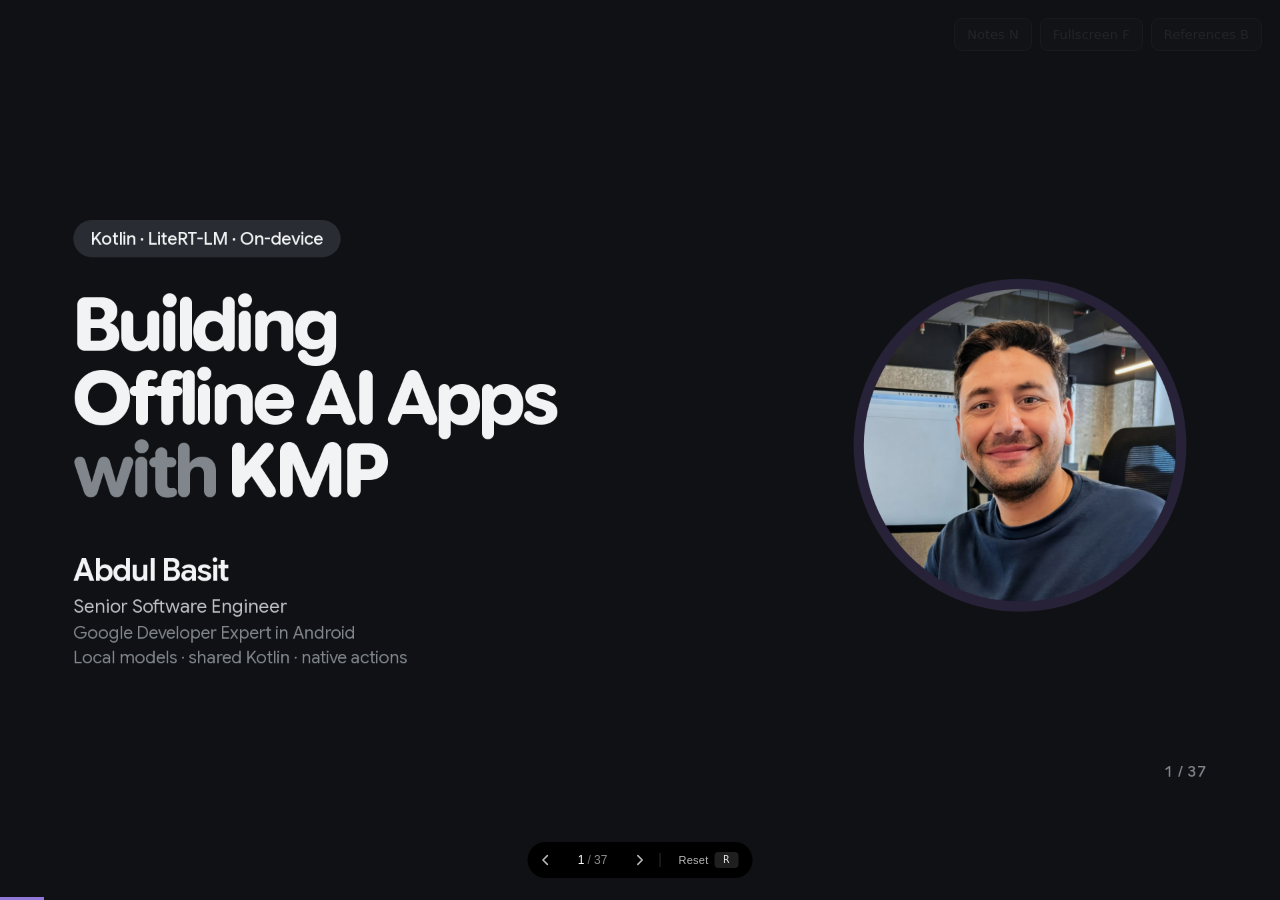
==== docs/talk/index.html @ 3826fbf2 "Add Offline AI with KMP presentation website and speaker notes" ====
<!DOCTYPE html>

<html lang="en">
<head>
<meta charset="utf-8"/>
<meta content="width=device-width, initial-scale=1" name="viewport"/>
<title>Offline AI with Kotlin Multiplatform — Abdul Basit</title>
<link href="assets/favicon.svg" rel="icon" type="image/svg+xml"/>
<link href="assets/fonts.css" rel="preconnect"/>
<link href="assets/fonts.css" rel="stylesheet"/>
<script src="deck-stage.js"></script>
<script id="speaker-notes" type="application/json">["0:00–0:30\n\nToday we’ll move an AI feature from the cloud onto a phone. We’ll turn a short note into a reviewable draft, understand the model choices behind it, and use KMP to share the rules while native runtimes do the work. We’ll finish by checking a real offline device action.\n\nPresenter cue: Keep this promise under thirty seconds.\n\nTransition → Begin with the familiar cloud-model round trip.\n", "0:30–1:15\n\nMany AI features follow this familiar cloud-backed pattern. The app sends a request to a remote model and receives its answer over the network. Depending on the app, the input could be a question, photo or voice note. Trace the outward arrow, then the return arrow. This inference path depends on connectivity and a remote service, and the request leaves the phone for processing. Model execution adds its own time too.\n\nPresenter cue: Keep this to the diagram and network dependency; explain the reasons for moving it on the next slide.\n\nSource: https://developers.google.com/edge/litert-lm/overview\n\nTransition → What would make us move this inference step off the cloud?\n", "1:15–2:15\n\nImagine opening a useful feature on a train or flight and still being able to use it. That is the availability reason for local inference after model setup. A second reason is a deliberate data boundary: this inference request need not be uploaded to a cloud model. Third, removing the network hop can help responsiveness. Fourth, this path avoids hosted-model request charges.\n\nThose are reasons to evaluate local inference, not automatic wins. We pay in downloads, storage, runtime RAM, compute, battery and heat, and the chosen model must still pass the task. Local inference alone does not make the whole app private or compliant. Device generation can be slower, and fresh online facts may still require another architecture.\n\nPresenter cue: Lead with the use case, then point to the four reasons. Do not promise instant inference or zero total cost.\n\nSource: https://developers.google.com/edge/litert-lm/overview\n\nTransition → How does the local path change the architecture?\n", "2:15–3:00\n\nNow keep the user’s goal and move inference onto the phone. The model file holds learned numerical values. The runtime is the software that loads that file and runs generation. Follow the request into the local runtime and the reply back to the app. Once the compatible model and tokenizer are provisioned, this inference path can work without a cloud-model call. We will unpack those numerical values and text pieces shortly.\n\nPresenter cue: Trace the local boundary. Keep resource and privacy tradeoffs on the preceding slide rather than repeating them here. Provisioning or updating the model may still need a connection.\n\nSource: https://developers.google.com/edge/litert-lm/overview\n\nTransition → Give those benefits a concrete job: turn a short note into a useful draft.\n", "3:00–3:45\n\nHere is the useful feature: turn a short meeting note into a draft the user can inspect. The screenshot is our real iOS-simulator input screen before inference. It is UI evidence only; it is not a captured successful model response. The separate draft is illustrative expected output.\n\nSara will update the slides, but no deadline was agreed. We want that task, owner Sara, and deadline null. We do not want to infer a deadline from another person's sentence or turn a casual discussion into a commitment. That small, checkable transformation is our running example.\n\nPresenter cue: Keep this feature preview under one minute. Do not read the entire screenshot or imply its missing-model state is a successful inference run. If a real recorded result becomes available, label its exact setup separately.\n\n\nSources: workshop/visuals/ios-notes-source.jpg; DemoSamples.kt in the current local project.\n\nTransition → Which kinds of local model can do that job?\n", "3:45–4:30\n\nChoose the job first. A text instruction model can draft or extract. A multimodal model accepts other input types, such as images or audio, if the app implements that pipeline. A tool specialist focuses on selecting functions and arguments. Base models learn continuation; instruct models receive further training to follow requests. The examples shown illustrate those roles; they are not a list of verified demo artifacts.\n\nIf asked: Base and instruction tuning are another axis. A base model is trained to continue its inputs. An instruct model receives further training to respond to requests such as “extract these tasks.” Input type, tuning and specialization can overlap in one model. They are not mutually exclusive boxes or consequences of parameter count.\n\nThese are model-family examples, not a claim that each artifact was loaded or measured in our demo. Local AI also includes embedding, classification, vision and speech models; this talk focuses on generative models and app integration, not implementing every task family.\n\nSources: https://huggingface.co/google/gemma-3-1b-it ; https://gemma.ai/models/gemma-4/model-card/ ; https://gemma.ai/models/functiongemma/model-card/\n\nTransition → What actual model families and sizes could we evaluate?\n", "4:30–5:30\n\nM means million learned parameters; B means billion. We will unpack that term on the next slide. Gemma is one option, not the whole mobile-model landscape. Within Gemma 3, 270M and 1B are text-only; 4B adds image input, and the family also includes larger 12B and 27B variants. Do not assume every size fits a phone. Qwen3 has compact 0.6B and 1.7B text models. Llama 3.2 has 1B and 3B text variants. SmolLM2 spans 135M, 360M and 1.7B.\n\nThese examples compare learned parameter counts, not download sizes or speed. Pick a candidate for your task, then check the exact converted artifact, chat format, runtime support, license and phone resources. This talk does not claim every listed model ran in our app.\n\nIf asked: This is a deliberately small, non-exhaustive set rather than a claim about the latest releases. Gemma 3n E2B/E4B use effective-size naming, which is different from total stored parameters. FunctionGemma is specialized and needs its own protocol. The repository’s app-managed LiteRT-LM route is also distinct from system-provided models such as Gemini Nano or Apple Foundation Models.\n\nSources: https://gemma.ai/models/gemma-3/ ; https://huggingface.co/Qwen/Qwen3-0.6B ; https://huggingface.co/Qwen/Qwen3-1.7B ; https://huggingface.co/meta-llama/Llama-3.2-1B-Instruct ; https://huggingface.co/HuggingFaceTB/SmolLM2-1.7B-Instruct\n\nTransition → Before choosing by size, what do the parts of a model label actually mean?\n", "5:30–6:30\n\nRead Gemma 3, 1B, and IT separately. Gemma 3 names the model family/generation. 1B means approximately one billion numerical parameters learned during training. IT means instruction-tuned. 270M means approximately 270 million parameters. A parameter count is not a download size, a speed benchmark, or a guarantee of quality.\n\nA converted artifact may also carry a precision label. That describes how stored numerical values are represented. The same parameter count at different precisions can have different weight-storage budgets. Check the exact artifact and runtime rather than guessing from a family name.\n\nIf asked: A context-window number is different again: it counts how many tokens can be considered during generation, not parameters or bits. We will see tokens after quantization. Some model names report effective rather than total parameters, so treat the simple 1B example as an introduction, not a parser for every model name.\n\nSources: official Gemma 3 artifact card; https://huggingface.co/docs/transformers/quantization/concept_guide\n\nTransition → What does that precision label mean in bits and bytes?\n", "6:30–7:30\n\nA bit has two possible values: zero or one. Two bits produce four patterns: 00, 01, 10 and 11. Four bits provide sixteen codes; eight bits provide 256. Eight bits make one byte. For a simple quantizer, these codes map onto a limited set of numerical levels.\n\nFP16 means 16-bit floating point. INT8 and INT4 mean 8-bit and 4-bit integer representations. A smaller representation needs fewer bytes per stored weight. Quantization uses those codes to approximate numerical values.\n\nThis is separate from parameter count, context length and a phone’s 64-bit architecture.\n\nIf asked: Real formats combine integer codes with scales and sometimes zero-points. Not every tensor uses the same precision, and runtime computation can use a different precision from stored weights.\n\nSources: https://huggingface.co/docs/transformers/quantization/concept_guide ; https://developers.google.com/edge/litert/quantization/quantization_spec\n\nTransition → How do those limited binary codes approximate learned numerical weights?\n", "7:30–9:00\n\nUse the four codes we just introduced. In this toy 2-bit quantizer, they map to 0.00, 0.25, 0.50 and 0.75. A weight of 0.73 is approximated by 0.75, introducing +0.02 error. Quantization changes representation precision; it does not remove parameters. This is intuition, not the exact algorithm used by a particular Gemma artifact.\n\nNow multiply. One billion weights times four bits is four billion bits. Divide by eight bits per byte to get half a billion bytes: 0.5 decimal GB of idealized INT4 weight payload. FP16 and INT8 give 2.0 and 1.0 GB respectively under the same simplified assumptions.\n\nReal files add scales, metadata and other tensors, and may mix precisions. Runtime RAM also includes caches, buffers and activations. A 0.5 GB weight payload does not mean the app fits into 0.5 GB RAM. Lower precision can affect quality, and hardware/kernel support determines speed. Re-test the actual task on the actual artifact and device.\n\nSources: https://developers.google.com/edge/litert/quantization/quantization_spec ; https://huggingface.co/docs/transformers/quantization/concept_guide\n\nTransition → The weights are stored. How does the runtime turn a prompt into generated text?\n", "9:00–10:15\n\nSaved weights were learned during training. Inference uses them with a prompt; a supplied fact changes the current context, not the saved weights. A tokenizer splits text into pieces and maps them to IDs. Tokens may be words, parts of words or punctuation; exact splits depend on the tokenizer. Prefill processes the supplied instructions, note and included history. At each decode step the model scores possible next tokens; the runtime selects one, appends it and repeats until a stop condition or output limit. Sampling can make successive runs differ.\n\nInstructions, input, history and the growing response share a context budget. More context can mean more prefill time and runtime memory. The app chooses what to include and leaves response headroom. Decoded chunks can stream into shared UI state through Kotlin Flow; a chunk need not equal one token.\n\n\nIf asked: Current shared defaults reserve 768 estimated output tokens from a 4096 baseline, leaving 3328 estimated input tokens. History preparation subtracts system/current-message estimates. Counts are heuristic, not the actual artifact tokenizer. iOS native capacity is not explicitly the same Android setting.\n\nSources: PromptBuilder.kt in the current local working tree; https://huggingface.co/docs/transformers/llm_tutorial\n\nTransition → Which runtime supplies those generation steps in this project?\n", "10:15–11:00\n\nLiteRT-LM is the Google AI Edge runtime and API layer we use for local language-model inference. It loads a compatible model, runs generation and streams output back to the app. Point across the diagram: model file, runtime, app.\n\nKeep three roles separate: Gemma is a model family, LiteRT-LM is the runtime, and KMP shares our app behavior. Android connects through the Kotlin SDK; iOS connects through Swift. Now those adapters in the next diagram have a concrete purpose.\n\nIf asked: LiteRT-LM builds on LiteRT for language-model inference. Supported model packages and CPU/GPU backends depend on the pinned runtime/platform. The current app’s Android GPU-to-CPU startup policy and iOS GPU path are described later. Do not assume every family in our model table has a compatible artifact for this exact app build.\n\nSources: https://developers.google.com/edge/litert-lm/overview ; GemmaInference.android.kt, GemmaInference.ios.kt and InferenceBridge.swift.\n\nTransition → Now place that runtime behind the Android and iOS adapters in our KMP architecture.\n", "11:00–12:15\n\nKMP shares the behavior around the model: Compose UI, prompts, state, parsing, argument checks and routing. The GemmaInference contract is in commonMain. Both platforms provide a Kotlin actual adapter.\n\nAndroid calls LiteRT-LM's Kotlin SDK. iOS connects its Kotlin adapter to Swift through notifications. Both adapters turn native runtime output into Kotlin Flow. Keep the focus here on ownership and boundaries; the startup-policy slide explains initialization after we see the shared API. Tool selection follows this demo's shared prompted-JSON route on both platforms.\n\nThe same clipboard tool can share its name, arguments and routing while Android uses ClipboardManager and iOS uses UIPasteboard. Lifecycle, permissions and hardware still need platform-specific implementation and tests.\n\n\nSources:\nLocal working tree: corresponding project source files.\nSources: current local working tree, reviewed for this revision.\ncomposeApp/src/androidMain/kotlin/org/abma/offlinelai_kmp/inference/GemmaInference.android.kt\ncomposeApp/src/iosMain/kotlin/org/abma/offlinelai_kmp/inference/GemmaInference.ios.kt\niosApp/iosApp/InferenceBridge.swift\n\nTransition → Put a small Kotlin boundary between shared behavior and native runtimes.\n", "12:15–13:15\n\nThe shared app sees a small Kotlin boundary: load a compatible local artifact, then collect decoded text chunks through Flow. The expect declaration defines the shared contract; each actual implementation connects to its native runtime.\n\nThis excerpt is abridged. A chunk need not be one token, and matching method signatures do not establish identical native behavior. Keep product rules in shared code and test startup, cancellation and effects on both platforms.\n\n\nIf asked: The current main chat uses generateConversationResponse to pass system instructions, history and the user prompt as structured roles. The full API also includes updateConfig, generateResponseWithHistory, isModelLoaded, getLoadingProgress and close. Android applies sampler settings. This iOS bridge intentionally uses native sampler defaults. Both current load paths await native initialization, and both forward cancellation/close. These are source-level facts, not a completed physical-device benchmark.\n\nSources: current local working tree, GemmaInference.kt, GemmaInference.android.kt, GemmaInference.ios.kt and iosApp/iosApp/InferenceBridge.swift.\n\nTransition → What does loading that model actually involve on each platform?\n", "13:15–14:15\n\nThe common method loads a model on both platforms, but startup policy differs. Android tries GPU, then CPU if initialization fails, and attempts warm-up. This iOS bridge initializes on GPU and preserves native sampler defaults.\n\nBoth current implementations await initialization and forward cancellation and close. Equal method signatures still do not establish equal resource cost or behavior.\n\nDefine the same phases before measuring: artifact provisioned, engine initialized, any warm-up, first visible chunk, then completion. Measure each device rather than comparing unlike phases.\n\n\nIf asked: This is a lesson drawn from the current implementation, not a claim that we observed a particular device failure or speedup. The iOS bridge shown has no Android-style CPU-fallback sequence. Swift samplerConfig is intentionally nil so the model/runtime defaults are used. Both adapters now forward cancel/close; older notes saying otherwise are obsolete.\n\nSources: current local working tree, GemmaInference.android.kt, GemmaInference.ios.kt and iosApp/iosApp/InferenceBridge.swift.\n\nTransition → Once the runtime is ready, follow the text into the note-to-draft feature.\n", "14:15–15:30\n\nRead the two fictional commitments. Ask whose task has Friday as a deadline. Sara owns the slide update; no deadline was agreed for that task. Omar owns the Android recording with Friday as its deadline.\n\nThe right side is one illustrative expected item, not a captured model result and not the complete response. The app expects an items array. Keep task and evidence as exact source substrings; keep absent deadline null. The original sample includes further commitments and discussion, omitted here to focus the example.\n\nThe parser checks that evidence occurs in the source, that task occurs in the evidence, and that non-null owner and deadline occur there too. This can reject unsupported fields, but an overly broad evidence span can still contain the wrong person’s deadline. Exact matches do not establish semantic attribution or whether a statement is a commitment. Keep the review step and evaluate those cases explicitly.\n\n\nSources: DemoSamples.kt notesPrompt and parseNotes, DemoScreen.kt Action Items to Review.\n\nTransition → The same source discipline can answer a question from a bundled local reference.\n", "15:30–16:45\n\nThis is a second narrow feature: answer only from a supplied local reference. The fictional workshop section has ID venue and says the workshop is in Room Cedar on level 2. The prompt includes the sections directly. There is no embedding pipeline, vector database, PDF ingestion or implemented retrieval system in this demo.\n\nFor the location question, an expected response names the known section and copies an exact quote. For a Wi-Fi password question, no supplied section contains that information, so the expected response is null/null. These examples are teaching outputs, not measured model results.\n\nIf asked — parser details: parseFaq checks that the sourceId exists and the quote is a nonblank exact substring of that section. It also handles null/null as no answer. Those checks do not prove the quote answers the question: a model can select a real but irrelevant sentence. Evaluate supported, unsupported and irrelevant-quote cases separately.\n\nKMP shares prompt construction, source data and response checks; platform runtimes supply generation. Presenter cue: This slot is a static walkthrough. Read both expected responses and ask why an existing quote could still be irrelevant. Keep the only live-device block on slide 27; an extra app demo would require trading time from that block.\n\n\nSources: DemoSamples.kt sections, faqPrompt and parseFaq; DemoController.kt.\n\nTransition → If the answer is not in our supplied context, how can the app obtain fresh information?\n", "16:45–18:00\n\nAsk: what is the weather in Riyadh today? Model weights alone are not a live weather feed. Function calling lets the model request information from a function the app has described.\n\nThe tool contract names get_weather, describes current conditions and requires a location string. The model proposes Riyadh as the location; it has not fetched anything yet. The app validates the argument, calls a weather provider, and sends the result back. Only then can the model compose an answer from that fresh result.\n\nThe displayed 26°C and sunny are mock values for teaching, not today’s observation or a captured response. This app does not implement the weather tool.\n\nPresenter cue: Trace contract → proposed call → provider lookup → returned result → model answer. Emphasize that the application performs the external call.\n\nIf asked: Google’s Gemini guide illustrates weather function calling. Provider APIs differ in exact schema and result messages; the slide’s function syntax is conceptual. A production lookup also needs location disambiguation, units, errors and an observation time. Do not silently turn provider failure into invented weather. A fresh data source is separate from model training.\n\nSource: https://ai.google.dev/gemini-api/docs/function-calling\n\nTransition → The model can also run locally. Which tools would still need a connection?\n", "18:00–18:45\n\nMove inference onto the phone; keep the tool contract, proposal, checks and execution. That move does not make a live weather API work offline. A cached report needs a timestamp and may be stale.\n\nNow switch to a device-local job: turn off the flashlight. The local model proposes toggle_torch with enable=false, and the app validates it before native execution.\n\nAndroid offers SDK tool APIs. Our current iOS AND Android code instead uses shared prompt instructions and parsing. Swift also has native tool APIs; prompting is our project choice.\n\nPresenter cue: Keep this overview within 45 seconds. Leave the annotation and SDK code walkthrough for slide 21.\n\nIf asked: The weather example explains obtaining new information; the torch example explains a local effect. Function calling can serve either purpose. Native tool availability is separate from whether a particular tool depends on the network. The Swift wrapper has ConversationConfig.tools and a Tool protocol. The current app displays its tool result without feeding it into an automatic next model turn.\n\nSources: ToolPrompt.kt, Tooling.kt; LiteRTWrapper Config.swift and Tool.swift; https://ai.google.dev/gemini-api/docs/function-calling\n\nTransition → Read the full local tool contract in the system prompt alongside the user’s flashlight request.\n", "18:45–20:30\n\nRead this as a complete small teaching request. The system role sets behavior, supplies one tool’s name and description, explains its required enable argument, and defines the response contract. History is empty because this is a new conversation. The user role asks to turn the flashlight off; the expected proposal therefore has enable=false. This is an illustrative expected response, not a captured successful model run.\n\nThe wording is deliberately self-contained and compact, not a verbatim capture of the app’s larger default prompt. The companion complete-tool-request.md includes a source-derived full default-persona request with the complete registry, all generated rules/examples, no pinned context and empty history.\n\nIf asked — actual app assembly: In the default-persona chat path, currentCombinedSystemPrompt combines persona instructions, optional pinned messages and tool instructions for each generation. GenerateResponseUseCase passes that system text, prepared history and current user text separately through generateConversationResponse. Android supplies systemInstruction; Swift creates a systemMessage. Tool instructions consume context budget alongside history and the user message. They are not permanent training or a discovery mechanism.\n\nThe actual ToolPrompt builder lists names, descriptions and parameter names with required/optional descriptions. It does not serialize the entire JSON schema or automatically expose every schema type. The torch examples and Boolean rule clarify its argument; the handler enforces the strict type/key checks. Specialized/custom chat personas and the separate note/FAQ workflows do not receive the default chat tool registry.\n\nSources: ToolPrompt.kt buildSystemPrompt/extractParamDetails; ChatViewModel.kt currentCombinedSystemPrompt/generateResponse; PromptBuilder.kt buildCombinedSystemPrompt; GenerateResponseUseCase.kt; both platform adapters and InferenceBridge.swift.\n\nTransition → Now compare the prompting approach with the Android SDK’s tool APIs.\n", "20:30–22:15\n\nSDK means Software Development Kit: the runtime library and APIs we integrate into our application. Google AI Edge LiteRT-LM’s Kotlin SDK can derive a tool contract from a ToolSet’s annotated Kotlin functions. @Tool supplies a description; @ToolParam supplies the parameter description; Kotlin’s function name and parameter type supply their corresponding contract information. The example deliberately calls the function toggle_torch to match that exposed name.\n\nPresenter cue: The left snippet is an illustrative integration option. Its injected run callback represents app-owned native work and status reporting; torchTools must be instantiated with that implementation. This is not code already wired into our demo. Engine creation, callback implementation and initialization are omitted. Calls that block belong off the UI thread.\n\nThe right snippet registers that instance with tools=listOf(tool(torchTools)). automaticToolCalling=false selects manual handling, so the application can inspect reply.toolCalls and apply its checks before dispatch. In automatic mode, the SDK invokes registered functions and returns their results to the model. Manual handling must submit results if another model turn should continue. Neither route establishes intent or permissions.\n\nIf asked — app wiring and integration details: Our current Android AND iOS chat implementations instead use the preceding prompted-proposal route. iOS prompting is an app choice; Swift also exposes native tool APIs. SDK tool calls use Map<String,Any?> arguments, while our shared handlers use JsonObject, so normalization is required to reuse those checks. Use a compatible tool-capable artifact/template and pin versions.\n\nSources: https://raw.githubusercontent.com/google-ai-edge/LiteRT-LM/v0.14.0/kotlin/java/com/google/ai/edge/litertlm/Tool.kt ; https://raw.githubusercontent.com/google-ai-edge/LiteRT-LM/v0.14.0/kotlin/java/com/google/ai/edge/litertlm/Config.kt ; pinned v0.14.0 Kotlin getting_started.md; current local app code.\n\nTransition → Follow our app’s prompted route from proposal to shared checks and native execution.\n", "22:15–23:45\n\nTrace the same flashlight-OFF request, rather than another abstract API. First define the name and Boolean argument. A runtime can expose that definition through SDK registration; our current app exposes it through shared prompt instructions. The model returns a proposal, not a completed action.\n\nIn this app, extractToolCall normalizes generated text into a shared ToolCall with a JsonObject. The registered torch handler requires exactly the enable key and a real JSON Boolean. Invalid requests stop before native execution. A valid request reaches the platform adapter, which can still fail because hardware or permissions are unavailable. Show the resulting status in the UI.\n\nOur app displays the native result and ends this operation. Returning that result to the model for another turn would require an additional conversation loop.\n\nPresenter cue: Read the literal proposal on the slide. Follow its tool name through extractToolCall into ToggleTorchTool, then follow the enable value into the native call. Contrast a native success with a missing-hardware error; neither outcome is known at proposal time. Leave the argument quiz unanswered until the next slide.\n\nIf asked — continuing conversations: ChatViewModel.handleToolCall currently does not feed its result into another model turn. A continuing loop must submit the result, handle subsequent responses and enforce loop limits. Android SDK automatic mode offers orchestration; manual mode leaves it to the app. SDK arguments need adaptation before reuse of this app’s JsonObject checks.\n\nSources: current local ToolPrompt.kt, Tooling.kt, GenerateResponseUseCase.kt and ChatViewModel.kt; pinned LiteRT-LM v0.14.0 Kotlin getting_started.md.\n\nTransition → Before any native call, which candidate arguments should the handler accept?\n", "23:45–25:00\n\nWhich proposals should be rejected? Give the audience fifteen seconds. A supplies a JSON Boolean. B supplies a quoted string, and C adds an undefined key. We reject B and C; A passes this argument guard.\n\nThe excerpt safely casts to JsonPrimitive, then excludes strings before reading booleanOrNull. That exclusion matters: booleanOrNull alone can parse the content of a quoted “true.” We also require exactly the enable key. Missing values, arrays, objects, strings and extra keys therefore fail before a native call. The real handler uses the same checks.\n\nPassing the guard does not prove intent or hardware success. The API still reports the execution outcome.\n\n\nPresenter cue: Keep the guard hidden during the fifteen-second vote. Press Right/Space or click Next once to reveal it, then explain B and C. Advance again to continue. The displayed guard is abridged from ToggleTorchTool's checks.\n\nIf asked: Other registered tools need their own checks. The clipboard tool currently has simpler string extraction, so do not imply universal strict schema enforcement.\n\nSources:\nLocal working tree: see the corresponding project source file.\n\nTransition → Passing the guard proves the input shape. Does it prove the user wanted that action?\n", "25:00–26:00\n\nThe happy path hides the difficult cases. If the user says “Do NOT turn the flashlight on,” a model may still propose enable=true. A type guard can pass while the action contradicts the request.\n\nA quoted sentence about discussing dark mode also does not establish a commitment. Test negative and no-action cases, check each handler, and add review for consequential effects. The current chat dispatches automatically after its implemented checks; confirmation is a design recommendation.\n\nLocal weights do not supply fresh facts. Provide current local references or choose another architecture when needed.\n\n\nSources:\nhttps://gemma.ai/models/gemma-3/\nhttps://gemma.ai/models/functiongemma/formatting/\nLocal working tree: see the corresponding project source file.\n\nTransition → That gap gives us a test plan: check task quality, proposals and actual effects separately.\n", "26:00–27:45\n\nGive attendees a method they can use on their own feature. First, a positive case: Sara's explicit commitment yields the task and owner, with null for the missing deadline. Second, a negative case: discussing dark theme does not invent a commitment. Third, an invalid tool request: a quoted Boolean or extra field is rejected before a native call. These are proposed expected test cases, not a claimed model pass rate.\n\nInspect separate properties: response shape, correct task/tool and arguments, consistency with the user's intent, and the actual native outcome. A valid JSON object or a generated success sentence proves only a small part of that chain.\n\nRecord the exact artifact/hash, runtime, backend, phone and OS. Measure cold load, first nonempty visible chunk and total completion separately; inspect memory on the device. Do not transfer another talk's benchmarks to this build.\n\n\nSources: DemoSamples.kt, DemoSamplesTest.kt, Tooling.kt and MetricsCollector.kt in the current local working tree.\n\nTransition → A test also needs an expected recovery path. What can the user do when a check fails?\n", "27:45–29:15\n\nWalk the audience through the actual recovery paths. Model readiness is checked before running; the model-required UI guides the user to Settings. The workflow preserves its input. A new run clears the previous result, and failed validation shows an error rather than a new validated result. Raw generated text remains available for inspection. The user can shorten or edit the input and retry.\n\nA rejected torch argument is a separate boundary: it produces an invalid-request tool result before native execution. Do not generalize this strict guard to every tool; clipboard parsing is currently simpler.\n\nCancellation produces “Generation stopped. You can edit the input and try again.” The controller releases the generation slot and restores its non-running state. This slide describes implemented branches, not a claimed set of observed model failures. A complete manual alternative is a recommended product extension.\n\n\nSources: current DemoController.kt, DemoScreen.kt and Tooling.kt.\n\nTransition → Now inspect a real proposal and verify its native effect on a prepared device.\n", "29:15–33:15\n\nAsk someone for a two-digit number to make this input specific to the live run. Use it instead of 47 in the displayed request.\n\nThe phone has airplane mode on and Wi-Fi off. This demonstrated path uses local inference. Watch three things: the actual copy_to_clipboard proposal, the app's device result, then the phrase appearing when pasted into an empty local field on the phone. A generated “Copied!” sentence is not proof of a clipboard effect.\n\nIf the model proposes the wrong action, show the failure honestly. The important pattern is an inspectable proposal followed by an observable native result.\n\nPresenter cues — preparation, not spoken script:\nName the actual rehearsed artifact filename/precision, backend and phone before starting. These must come from the real setup; a model-family example or estimated size is not a measured setup.\nRehearse the exact build, artifact and phone first. Provision and load the model before disconnecting. Mirror by USB without tethering. With scrcpy use --no-clipboard-autosync. Type and long-press Paste on the phone; a laptop paste shortcut can inject its clipboard.\nExpected shape, not captured output: <<{\"tool\":\"copy_to_clipboard\",\"arguments\":{\"text\":\"Essex lantern <number>\"}}>>.\nAt 32:30 stop retrying. Explain the observed outcome and move to the takeaways by 33:15.\n\nTransition → What should attendees reuse in their own offline feature?\n", "33:15–35:00\n\nChoose one bounded task and a compatible artifact that passes checks on a real target phone. Share the product rules—prompts, parsing, validation and routing—in commonMain. Prove the effect with no-action tests, rejected-argument tests and an observable native result.\n\nFor our note example, a useful draft keeps a missing deadline null and remains reviewable. For a device action, a generated claim is not enough: inspect the proposal and read the native outcome. That is the reusable pattern: model proposes, shared Kotlin checks, native code executes.\n\nPresenter cue: Keep the close concise, then leave the project QR on Q&A for scanning. At 35:00, open questions; references 30–37 are optional.\n\nSources: current project GemmaInference.kt, Tooling.kt and DemoSamples.kt.\n\nTransition → Keep the project QR visible and open questions.\n", "35:00–40:00 | Q&A\n\nKeep the project QR visible for at least twelve seconds, then take questions.\n\nBackup guide: 30 execution responsibilities; 31 Swift bridge; 32 structured draft; 33 source checks versus meaning; 34 compatibility; 35 model-family details; 36 local reference; 37 task-fit guidance. Optional, outside the timed forward talk.\n\nSource: https://github.com/SEAbdulbasit/OfflineAI-KMP\n", "BACKUP — App-owned execution responsibilities\n\nOnly step two belongs to the model. First, the app describes its tools in the prompt; the model does not discover Kotlin functions by itself. Second, the model proposes a name and arguments. Third, the registry checks the name and the registered handler checks its inputs. Our torch handler requires a JSON Boolean and exactly the allowed key. Validation strength is handler-specific; the clipboard handler currently uses simpler extraction.\n\nA schema in a prompt does not enforce those rules or establish intent. Fourth, the native API runs subject to permissions and hardware. Fifth, the app reports the actual API result or error.\n\nThis app displays the result directly. Feeding it into another model turn would require loop limits, state and recovery handling.\n\n\nSources:\nhttps://gemma.ai/models/functiongemma/formatting/\nLocal working tree: see the corresponding project source file.", "BACKUP — iOS Swift Bridge (iosApp/iosApp/InferenceBridge.swift)\n\nThis is the Swift side behind the same `Flow<String>` contract. `InferenceBridge` creates a LiteRT-LM conversation, loops over `conversation.sendMessageStream(message)`, and calls our helper `postToken(chunk.toString)`.\n\n`postToken` is a project helper—not a LiteRT-LM API—that posts `GemmaTokenResponse` via `NotificationCenter`, which `GemmaInference.ios.kt` observes inside `callbackFlow`.\n\nCurrent lifecycle: Kotlin loadModel resolves the artifact and waits for GemmaLoadDone or GemmaLoadError from Swift native initialization. Unfinished collection cancellation posts GemmaCancelRequest, and close posts GemmaCloseRequest. Swift cancels the active conversation/task and clears its engine reference on close. Kotlin includes sampling values in the generation payload, but Swift intentionally leaves samplerConfig nil and uses the model/runtime defaults. The bridge now creates a structured conversation with system/history messages. Native tool APIs also exist in the local Swift wrapper, but this app does not register them: it prompts for custom JSON and routes the parsed proposal through shared handlers. Describe these implemented paths separately from physical-device verification.\n\nSources:\nLocal working tree: corresponding project source file.\nLocal working tree: corresponding project source file.\nhttps://developers.google.com/edge/litert-lm/swift", "BACKUP — Structured Text Draft (DemoSamples.kt)\n\nHere's the expected JSON shape behind our note-to-action-items demo in `DemoSamples.kt`. The fictional rehearsal note has Sara (no deadline), Omar (Friday), Lina (Thursday), plus a dark-theme discussion with no commitment.\n\n`notesPrompt` asks for JSON, null for missing fields, and an exact evidence sentence copied from the note. The parser uses ignoreUnknownKeys=false to reject unknown fields; that is parser configuration, not prompt enforcement. `parseNotes` verifies the JSON shape and checks that each supplied task, owner and deadline matches text inside its evidence, and that `evidence` appears verbatim in the source note.\n\nSources:\nLocal working tree: corresponding project source file.", "BACKUP — Source Checks vs. Meaning (DemoSamples.kt & DemoSamplesTest.kt)\n\nDeterministic substring checks catch a lot, but not everything.\n- Sara + `null` passes and is a real commitment.\n- Sara + `Friday` is rejected *if* the evidence is Sara's own sentence (because \"Friday\" isn't in it)—though a multi-sentence evidence span could still smuggle in Omar's Friday.\n- The dark-theme sentence passes substring checks because the words are really in the note, even though nobody committed to building it.\n\nThat's why `DemoSamplesTest.kt` explicitly documents this boundary: deterministic checks verify grounding in text, not semantic intent.\n\nSources:\nLocal working tree: corresponding project source file.\nLocal working tree: corresponding project source file.", "BACKUP — Model & Runtime Compatibility\n\nFour things have to line up: exact converted artifact, pinned runtime version, chat template/input types, and device RAM + context budget + license.\n\nIn this repo: Kotlin 2.4.0, Compose Multiplatform 1.11.1, Android LiteRT-LM 0.14.0 (`libs.versions.toml`), and iOS `CLiteRTLM.xcframework` 0.13.1 (`LiteRTWrapper/Package.swift`).\n\nIf asked about system models: this app uses an app-managed compatible model artifact through LiteRT-LM. The on-device configurations of Gemini Nano / ML Kit GenAI and Apple's Foundation Models are separate system-model routes; availability, APIs and guarantees differ from this app-managed runtime.\n\nSources:\nhttps://developers.google.com/edge/litert-lm/overview\nhttps://gemma.ai/models/functiongemma/formatting/\nLocal working tree: corresponding project source file.\nLocal working tree: corresponding project source file.", "BACKUP — Model-family examples\n\nGemma 3 1B IT is a compact text-only instruction-tuned example. Gemma 4 E2B also accepts image and audio inputs, so using those capabilities needs a matching artifact, runtime and app input pipeline.\n\nFunctionGemma 270M specializes in tool use and has its own call format. It is not interchangeable with this project's prompted JSON envelope; supporting its protocol needs an appropriate integration.\n\nThese are selection examples, not measured performance results from this app. Start with a compatible artifact that passes task checks on the actual target phone. File size alone does not establish runtime RAM fit.\n\nUse only if asked about model families; return to Q&A.\n\nPresenter cue: Before presenting, rehearse and record the exact demo artifact filename/hash, device, backend and observed behavior. Name the verified setup aloud; do not substitute an estimated file-size range for a measurement.\n\nSources:\nhttps://gemma.ai/models/gemma-3/\nhttps://gemma.ai/models/gemma-4/model-card/\nhttps://gemma.ai/models/functiongemma/model-card/\nhttps://gemma.ai/models/functiongemma/formatting/", "BACKUP — Local Reference Answers (DemoSamples.kt)\n\nOur second bundled demo is a tiny local FAQ with four short fictional sections (`venue`, `setup`, `offline`, `help`) injected straight into the prompt—no vector database, no embeddings, and no PDF parser.\n\nFor \"Where is the workshop?\", the expected JSON quotes the exact sentence from `[venue]`. For \"What is the Wi-Fi password?\" (which isn't in the reference), it must return `null` for both `sourceId` and `quote`. `parseFaq` checks that `sourceId` exists and the quote appears verbatim in that section—great for small, curated offline references.\n\nA quote existing in the source does not prove it answers the question. Check relevance separately; an unsupported question should produce the null response rather than an invented answer.\n\nSources:\nLocal working tree: corresponding project source file.", "BACKUP — Choosing a bounded task\n\nStart with narrow transformations: extracting fields, classifying short text, or drafting a concise summary. Our note-to-task draft is useful because its fields can be checked against the source. Small local models are not a substitute for fresh external facts or dependable unrestricted multi-step reasoning.\n\nThe tradeoff is a product decision per feature: evaluate task quality, target-device resources and required information. A missing model or a failed generation should leave a usable manual workflow. That is a UX recommendation; the current screenshot shows the app's model-required state. Local and remote features can coexist.\n\n\nSources: the task checks in DemoSamples.kt and Tooling.kt; model cards linked in the model-selection appendix.\n\n"]</script>
<!--
  Design tokens and shared components live at the top of the <style> block.
  Demo recordings are expected in assets/demo/ — each window shows the exact
  filename and what to record until the file exists.
-->
<style>
/* ==========================================================================
   Building On-Device AI Apps with Flutter & Gemma — design system

   Direction: Google, specifically Material 3 Expressive. Google Sans Flex for
   everything set in type, Google Sans Code for code. Google's four brand
   colours are used SEMANTICALLY — each maps to one idea (a benefit, a demo
   capability) and holds that meaning for the whole talk — never as random
   decoration. Section breaks are bold colour fields; content slides sit on a
   dark neutral so demo video, code and device frames carry the contrast.

   Canvas: 1920 × 1080, scaled by deck-stage.js.
   ========================================================================== */

:root {
  /* Neutrals — Google's grey ramp, dark scheme */
  --bg:        #0F1114;
  --surface:   #17191D;
  --surface-2: #1F2227;
  --surface-3: #292C32;
  --outline:   rgba(232, 234, 237, 0.10);
  --outline-2: rgba(232, 234, 237, 0.18);
  --ink:       #F1F3F4;
  --ink-2:     #BDC1C6;
  --ink-3:     #80868B;

  /* Google brand colours, plus their dark-scheme tonal variants */
  --blue:   #4285F4; --blue-hi:   #8AB4F8; --blue-lo:   #1A2A45; --blue-field:   #1A73E8;
  --red:    #EA4335; --red-hi:    #F28B82; --red-lo:    #3B1F1D; --red-field:    #D93025;
  --yellow: #FBBC04; --yellow-hi: #FDD663; --yellow-lo: #3A3116; --yellow-field: #F9AB00;
  --green:  #34A853; --green-hi:  #81C995; --green-lo:  #1A3223; --green-field:  #188038;
  --purple-hi: #C58AF9;

  --r-sm: 20px; --r-md: 32px; --r-lg: 48px; --r-xl: 72px; --r-pill: 999px;

  --font: 'Google Sans Flex', 'Google Sans', system-ui, sans-serif;
  --mono: 'Google Sans Code', ui-monospace, 'SF Mono', Menlo, monospace;
}

* { box-sizing: border-box; }
html, body { margin: 0; background: #000; }
deck-stage { background: var(--bg); }

section {
  background: var(--bg);
  color: var(--ink);
  font-family: var(--font);
  font-optical-sizing: auto;
  -webkit-font-smoothing: antialiased;
  overflow: hidden;
  position: relative;
}

/* ---------- Layout ---------- */
.pad    { position: absolute; inset: 0; padding: 92px 110px 110px; display: flex; flex-direction: column; }
.center { justify-content: center; }
.row    { display: flex; gap: 72px; }
.grow   { flex: 1; min-width: 0; }
.stack  { display: flex; flex-direction: column; }

/* ---------- Type ---------- */
.kicker {
  font-size: 30px; font-weight: 500; letter-spacing: -0.005em;
  color: var(--ink-3); margin: 0 0 22px;
  display: flex; align-items: center; gap: 16px;
}
.kicker .tag { color: var(--ink); }
.d1 { font-size: 184px; line-height: .9;  font-weight: 700; letter-spacing: -0.028em; margin: 0; font-variation-settings: "wdth" 100, "ROND" 100; }
.d2 { font-size: 132px; line-height: .94; font-weight: 700; letter-spacing: -0.026em;  margin: 0; font-variation-settings: "ROND" 100; }
.h1 { font-size: 88px;  line-height: 1;   font-weight: 650; letter-spacing: -0.022em; margin: 0; font-variation-settings: "ROND" 60; }
.h2 { font-size: 64px;  line-height: 1.04; font-weight: 600; letter-spacing: -0.025em; margin: 0; }
.h3 { font-size: 44px;  line-height: 1.12; font-weight: 600; letter-spacing: -0.015em; margin: 0; }
.lead { font-size: 40px; line-height: 1.34; font-weight: 400; color: var(--ink-2); margin: 0; letter-spacing: -0.01em; }
.body { font-size: 30px; line-height: 1.45; font-weight: 400; color: var(--ink-2); margin: 0; }
.small { font-size: 24px; line-height: 1.45; color: var(--ink-3); margin: 0; }
.dim  { color: var(--ink-3); }
.ink  { color: var(--ink); }
.nowrap { white-space: nowrap; }
code, .code-inline { font-family: var(--mono); font-size: .88em; }
.code-inline { background: var(--surface-3); padding: .06em .32em; border-radius: 10px; color: var(--ink); }

.c-blue   { color: var(--blue-hi); }
.c-red    { color: var(--red-hi); }
.c-yellow { color: var(--yellow-hi); }
.c-green  { color: var(--green-hi); }

/* ---------- Footer: four-colour mark + talk name + page ---------- */
.foot {
  position: absolute; left: 110px; right: 110px; bottom: 44px;
  display: flex; align-items: center; justify-content: space-between;
  font-size: 22px; color: var(--ink-3); font-weight: 500;
}
.foot .mark { display: flex; align-items: center; gap: 14px; }
/* Event branding. The logo art is transparent with solid letters, but the
   coloured section dividers and the demo slides are left clean anyway. */
.evt-title { position: absolute; top: 46px; right: 110px; width: 360px; z-index: 5; opacity: .95; }
/* Thank you: the heading runs to the right edge, so the logo sits top-left. */
.evt-title.evt-left { left: 110px; right: auto; }
.evt-corner { position: absolute; top: 44px; right: 110px; width: 250px; z-index: 5; opacity: .85; }
.g4 { display: inline-flex; gap: 6px; }
.g4 i { width: 10px; height: 10px; border-radius: 50%; display: block; }
.g4 i:nth-child(1) { background: var(--blue); }
.g4 i:nth-child(2) { background: var(--red); }
.g4 i:nth-child(3) { background: var(--yellow); }
.g4 i:nth-child(4) { background: var(--green); }
.foot .pg { font-variant-numeric: tabular-nums; }

/* ---------- Surfaces ---------- */
.card {
  background: var(--surface); border-radius: var(--r-lg);
  padding: 48px; position: relative; overflow: hidden;
}
.card.tight { padding: 36px 40px; }
.card.outline { background: transparent; box-shadow: inset 0 0 0 2px var(--outline-2); }
.tonal-blue   { background: var(--blue-lo); }
.tonal-red    { background: var(--red-lo); }
.tonal-yellow { background: var(--yellow-lo); }
.tonal-green  { background: var(--green-lo); }

.chip {
  display: inline-flex; align-items: center; gap: 12px;
  height: 56px; padding: 0 26px; border-radius: var(--r-pill);
  font-size: 26px; font-weight: 500; background: var(--surface-3); color: var(--ink);
}
.chip .dot { width: 14px; height: 14px; border-radius: 50%; }

.icon-tile {
  width: 104px; height: 104px; border-radius: 34px;
  display: grid; place-items: center; flex-shrink: 0;
}
.icon-tile svg { width: 54px; height: 54px; }

/* ---------- Colour-field section slides ---------- */
section.field { color: #fff; }
section.field.blue   { background: var(--blue-field); }
section.field.red    { background: var(--red-field); }
section.field.green  { background: var(--green-field); }
section.field.yellow { background: var(--yellow-field); color: #202124; }
section.field .foot { color: rgba(255,255,255,.72); }
section.field.yellow .foot { color: rgba(32,33,36,.66); }
section.field .num {
  font-size: 34px; font-weight: 600; letter-spacing: .01em;
  display: inline-flex; align-items: center; justify-content: center;
  height: 72px; min-width: 72px; padding: 0 24px; border-radius: var(--r-pill);
  background: rgba(255,255,255,.18);
}
section.field.yellow .num { background: rgba(32,33,36,.12); }
.field-shape { position: absolute; pointer-events: none; }
.field-shape svg { width: 100%; height: 100%; display: block; }

/* ---------- Code ---------- */
.code {
  background: #0A0B0D; border-radius: var(--r-md);
  box-shadow: inset 0 0 0 2px var(--outline);
  font-family: var(--mono); font-size: 24px; line-height: 1.5;
  color: #E8EAED; padding: 36px 44px; margin: 0; white-space: pre;
  overflow: hidden; position: relative;
}
.code .file {
  display: flex; align-items: center; gap: 14px;
  font-family: var(--font); font-size: 22px; color: var(--ink-3);
  margin: -4px 0 16px; font-weight: 500;
}
.code .file::before { content: ""; width: 12px; height: 12px; border-radius: 4px; background: var(--blue); }
.k  { color: #8AB4F8; }            /* keyword  */
.s  { color: #81C995; }            /* string   */
.n  { color: #FDD663; }            /* number   */
.t  { color: #F28B82; }            /* type     */
.f  { color: #C58AF9; }            /* function */
.cm { color: #80868B; font-style: italic; }
/* Full-width highlight rows: inline-block spanning the padded code box, so a
   multi-line highlight is one even band instead of per-line text slivers. */
.hl, .hl-y { display: inline-block; width: calc(100% + 88px); margin: 0 -44px; padding: 0 44px; }
.hl   { background: rgba(138,180,248,.14); box-shadow: inset 5px 0 0 #8AB4F8; }
.hl-y { background: rgba(253,214,99,.13);  box-shadow: inset 5px 0 0 #FDD663; }

/* ---------- Device window (the demo runs as a macOS app) ---------- */
.window {
  border-radius: 26px; overflow: hidden; background: #0A0A0F;
  box-shadow: 0 0 0 2px var(--outline-2), 0 40px 90px rgba(0,0,0,.55);
  display: flex; flex-direction: column;
}
.window .bar {
  height: 52px; flex-shrink: 0; display: flex; align-items: center; gap: 10px;
  padding: 0 20px; background: #1C1E22; position: relative;
}
.window .bar i { width: 15px; height: 15px; border-radius: 50%; display: block; }
.window .bar i:nth-child(1) { background: #FF5F57; }
.window .bar i:nth-child(2) { background: #FEBC2E; }
.window .bar i:nth-child(3) { background: #28C840; }
.window .bar span {
  position: absolute; left: 0; right: 0; text-align: center; pointer-events: none;
  font-size: 18px; color: var(--ink-3); font-weight: 500;
}
.window .screen { position: relative; flex: 1; background: #0A0A0F; }
/* contain, not cover: cropping a chat UI hides the very thing being demoed */
.window video, .window img { position: absolute; inset: 0; width: 100%; height: 100%; object-fit: contain; display: block; }

/* Shown until the recording exists — tells you exactly what to capture. */
.asset-needed {
  position: absolute; inset: 0; display: none; flex-direction: column;
  align-items: center; justify-content: center; gap: 18px; padding: 48px;
  text-align: center;
  background:
    repeating-linear-gradient(135deg, rgba(255,255,255,.025) 0 18px, transparent 18px 36px),
    #121418;
}
.asset-needed.show { display: flex; }
.asset-needed b { font-size: 30px; font-weight: 600; color: var(--ink); }
.asset-needed code { font-size: 22px; color: var(--yellow-hi); background: var(--surface-3); padding: 6px 14px; border-radius: 10px; }
.asset-needed p { font-size: 22px; line-height: 1.45; color: var(--ink-3); margin: 0; max-width: 560px; }

/* ---------- MacBook mockup for the demo recordings ---------- */
.mac { width: 1040px; position: relative; flex-shrink: 0; }
.mac-lid {
  width: 966px; margin: 0 auto; padding: 14px 14px 20px;
  background: #0c0d0f; border-radius: 34px 34px 12px 12px;
  box-shadow: 0 0 0 2px #3b3e44, inset 0 0 0 1px #1b1c1f, 0 60px 120px rgba(0,0,0,.55);
}
.mac-screen { position: relative; aspect-ratio: 16 / 10; border-radius: 18px 18px 5px 5px; overflow: hidden; background: #000; }
.mac-notch {
  position: absolute; top: 0; left: 50%; width: 124px; height: 20px; margin-left: -62px;
  background: #0c0d0f; border-radius: 0 0 13px 13px; z-index: 6;
}
.mac-base {
  width: 1040px; height: 22px; margin: -1px auto 0; position: relative;
  background: linear-gradient(#63666c, #3a3c41 45%, #1d1e21);
  border-radius: 3px 3px 28px 28px / 3px 3px 20px 20px;
  box-shadow: inset 0 1px 0 rgba(255,255,255,.28);
}
.mac-lip {
  position: absolute; top: 0; left: 50%; width: 190px; height: 9px; margin-left: -95px;
  background: linear-gradient(#26272b, #45474c); border-radius: 0 0 14px 14px;
}
.mac-full, .mac-desktop { position: absolute; inset: 0; }
.mac-full video { position: absolute; inset: 0; width: 100%; height: 100%; object-fit: cover; display: block; }
.mac-desktop {
  background:
    radial-gradient(60% 70% at 18% 110%, rgba(66,133,244,.55), transparent 70%),
    radial-gradient(55% 60% at 92% -10%, rgba(161,66,244,.45), transparent 70%),
    radial-gradient(40% 45% at 70% 95%, rgba(52,168,83,.25), transparent 70%),
    linear-gradient(160deg, #10131c, #07080c);
}
.mac-menubar {
  position: absolute; top: 0; left: 0; right: 0; height: 20px; z-index: 2;
  display: flex; align-items: center; gap: 15px; padding: 0 16px;
  font-size: 10.5px; color: rgba(255,255,255,.9); background: rgba(8,10,16,.42);
  font-family: -apple-system, "Google Sans Flex", system-ui, sans-serif; letter-spacing: 0;
}
.mac-menubar b { font-weight: 700; }
.mac-status { margin-left: auto; display: flex; align-items: center; gap: 12px; font-style: normal; }
.mac-batt { width: 20px; height: 9px; border-radius: 3px; box-shadow: inset 0 0 0 1.2px rgba(255,255,255,.85); position: relative; display: block; }
.mac-batt::after { content: ""; position: absolute; left: 2px; top: 2px; bottom: 2px; width: 11px; border-radius: 1px; background: rgba(255,255,255,.85); }
.mac-cc { width: 13px; height: 9px; display: block; border-top: 2px solid rgba(255,255,255,.85); border-bottom: 2px solid rgba(255,255,255,.85); box-sizing: border-box; }
.mac-app {
  position: absolute; top: 36px; bottom: 22px; left: 50%; transform: translateX(-50%);
  border-radius: 10px; overflow: hidden; background: #0A0A0F;
  box-shadow: 0 0 0 1px rgba(255,255,255,.14), 0 28px 70px rgba(0,0,0,.65);
}
.mac-app video { position: absolute; inset: 0; width: 100%; height: 100%; object-fit: cover; display: block; }
.mac .asset-needed { gap: 12px; padding: 30px; }
.mac .asset-needed b { font-size: 24px; }
.mac .asset-needed code { font-size: 17px; }
.mac .asset-needed p { font-size: 17px; }

/* Large MacBook for the full-slide demo layout */
.mac.lg { width: 1480px; }
.mac.lg .mac-lid { width: 1380px; padding: 16px 16px 22px; border-radius: 40px 40px 14px 14px; }
.mac.lg .mac-screen { border-radius: 22px 22px 6px 6px; }
.mac.lg .mac-notch { width: 150px; height: 24px; margin-left: -75px; border-radius: 0 0 15px 15px; }
.mac.lg .mac-base { width: 1480px; height: 26px; }
.mac.lg .mac-lip { width: 230px; height: 10px; margin-left: -115px; }
.mac.lg .mac-menubar { height: 26px; font-size: 13px; gap: 18px; padding: 0 20px; }
.mac.lg .mac-app { top: 34px; bottom: 10px; border-radius: 12px; }

/* ---------- Demo slides: header row + large MacBook ---------- */
.demo-stage { position: absolute; inset: 0; padding: 34px 110px 12px; display: flex; flex-direction: column; align-items: center; }
.demo-head { width: 100%; height: 96px; flex-shrink: 0; display: flex; align-items: center; gap: 22px; }
.demo-titles { display: flex; flex-direction: column; gap: 4px; }
.demo-titles .kicker { font-size: 24px; margin: 0; }
.demo-title { margin: 0; font-size: 54px; line-height: 1.02; font-weight: 650; letter-spacing: -0.02em; white-space: nowrap; font-variation-settings: "ROND" 60; }
.demo-prompt { margin-left: auto; max-width: 780px; border-radius: 24px; padding: 14px 28px; }
.demo-prompt .small { font-size: 18px; }
.demo-prompt-text { font-size: 24px; line-height: 1.3; color: var(--ink); margin-top: 2px; }
.demo-mac { flex: 1; width: 100%; display: flex; align-items: flex-end; justify-content: center; }

/* ---------- Entrance motion (replays on every visit) ---------- */
@keyframes rise { from { opacity: 0; transform: translateY(26px); } to { opacity: 1; transform: none; } }
@keyframes pop  { from { opacity: 0; transform: scale(.94); } to { opacity: 1; transform: none; } }
@keyframes spin { to { transform: rotate(360deg); } }
section[data-deck-active] .r  { animation: rise .6s cubic-bezier(.2,.8,.2,1) both; }
section[data-deck-active] .p  { animation: pop  .7s cubic-bezier(.2,.8,.2,1) both; }
section[data-deck-active] .d1s { animation-delay: .08s; }
section[data-deck-active] .d2s { animation-delay: .16s; }
section[data-deck-active] .d3s { animation-delay: .24s; }
section[data-deck-active] .d4s { animation-delay: .32s; }
section[data-deck-active] .d5s { animation-delay: .40s; }
section[data-deck-active] .d6s { animation-delay: .48s; }
section[data-deck-active] .spin { animation: spin 60s linear infinite; }
@media print { section .r, section .p { animation: none !important; } }
@media (prefers-reduced-motion: reduce) { section .r, section .p, section .spin { animation: none !important; } }

</style>
<style id="presenter-ui-only">
#quiz-guard{visibility:hidden;opacity:0;transition:opacity .35s ease}#quiz-guard[data-revealed]{visibility:visible;opacity:1}
#presenter-notes{position:fixed;z-index:9999;top:0;right:0;width:min(600px,45vw);height:100vh;background:#17191df5;color:#f1f3f4;padding:30px;overflow:auto;font:18px/1.55 system-ui;white-space:pre-wrap;box-shadow:-15px 0 60px #0009}#presenter-notes[hidden]{display:none}#notes-heading{display:block;font-weight:700;margin-bottom:20px}#kmp-controls{position:fixed;z-index:9998;right:18px;top:18px;display:flex;gap:8px;opacity:.08;transition:opacity .2s}#kmp-controls:hover,#kmp-controls:focus-within{opacity:1}#kmp-controls button{font:13px system-ui;color:#f1f3f4;background:#292c32;border:1px solid #80868b;padding:8px 12px;border-radius:8px;cursor:pointer}#progress{position:fixed;z-index:9990;bottom:0;left:0;height:3px;background:var(--blue);transition:width .2s}#runtime-status{position:fixed;left:22px;top:16px;z-index:9998;color:#bdc1c6;font:13px system-ui;pointer-events:none}
@media(prefers-reduced-motion:reduce){#quiz-guard,#progress{transition:none}}@media print{#presenter-notes,#kmp-controls,#progress,#runtime-status{display:none!important}#quiz-guard{visibility:visible!important;opacity:1!important}}
</style><style id="personal-accent">:root{--blue:#9277D8;--blue-hi:#B9A5F4;--blue-lo:#282238;--blue-field:#64508F}</style></head>
<body>
<svg aria-hidden="true" height="0" style="position:absolute" width="0"><symbol id="sh-cookie12" viewbox="0 0 100 100"><path d="M98.00,50.00 L97.81,51.25 L97.25,52.48 L96.37,53.65 L95.26,54.76 L94.02,55.80 L92.75,56.77 L91.58,57.71 L90.58,58.63 L89.84,59.57 L89.41,60.56 L89.29,61.64 L89.46,62.82 L89.86,64.11 L90.41,65.51 L91.02,66.99 L91.58,68.51 L91.98,70.03 L92.16,71.48 L92.03,72.82 L91.57,74.00 L90.78,74.99 L89.68,75.77 L88.34,76.35 L86.82,76.75 L85.22,77.03 L83.64,77.24 L82.15,77.46 L80.83,77.76 L79.72,78.21 L78.85,78.85 L78.21,79.72 L77.76,80.83 L77.46,82.15 L77.24,83.64 L77.03,85.22 L76.75,86.82 L76.35,88.34 L75.77,89.68 L74.99,90.78 L74.00,91.57 L72.82,92.03 L71.48,92.16 L70.03,91.98 L68.51,91.58 L66.99,91.02 L65.51,90.41 L64.11,89.86 L62.82,89.46 L61.64,89.29 L60.56,89.41 L59.57,89.84 L58.63,90.58 L57.71,91.58 L56.77,92.75 L55.80,94.02 L54.76,95.26 L53.65,96.37 L52.48,97.25 L51.25,97.81 L50.00,98.00 L48.75,97.81 L47.52,97.25 L46.35,96.37 L45.24,95.26 L44.20,94.02 L43.23,92.75 L42.29,91.58 L41.37,90.58 L40.43,89.84 L39.44,89.41 L38.36,89.29 L37.18,89.46 L35.89,89.86 L34.49,90.41 L33.01,91.02 L31.49,91.58 L29.97,91.98 L28.52,92.16 L27.18,92.03 L26.00,91.57 L25.01,90.78 L24.23,89.68 L23.65,88.34 L23.25,86.82 L22.97,85.22 L22.76,83.64 L22.54,82.15 L22.24,80.83 L21.79,79.72 L21.15,78.85 L20.28,78.21 L19.17,77.76 L17.85,77.46 L16.36,77.24 L14.78,77.03 L13.18,76.75 L11.66,76.35 L10.32,75.77 L9.22,74.99 L8.43,74.00 L7.97,72.82 L7.84,71.48 L8.02,70.03 L8.42,68.51 L8.98,66.99 L9.59,65.51 L10.14,64.11 L10.54,62.82 L10.71,61.64 L10.59,60.56 L10.16,59.57 L9.42,58.63 L8.42,57.71 L7.25,56.77 L5.98,55.80 L4.74,54.76 L3.63,53.65 L2.75,52.48 L2.19,51.25 L2.00,50.00 L2.19,48.75 L2.75,47.52 L3.63,46.35 L4.74,45.24 L5.98,44.20 L7.25,43.23 L8.42,42.29 L9.42,41.37 L10.16,40.43 L10.59,39.44 L10.71,38.36 L10.54,37.18 L10.14,35.89 L9.59,34.49 L8.98,33.01 L8.42,31.49 L8.02,29.97 L7.84,28.52 L7.97,27.18 L8.43,26.00 L9.22,25.01 L10.32,24.23 L11.66,23.65 L13.18,23.25 L14.78,22.97 L16.36,22.76 L17.85,22.54 L19.17,22.24 L20.28,21.79 L21.15,21.15 L21.79,20.28 L22.24,19.17 L22.54,17.85 L22.76,16.36 L22.97,14.78 L23.25,13.18 L23.65,11.66 L24.23,10.32 L25.01,9.22 L26.00,8.43 L27.18,7.97 L28.52,7.84 L29.97,8.02 L31.49,8.42 L33.01,8.98 L34.49,9.59 L35.89,10.14 L37.18,10.54 L38.36,10.71 L39.44,10.59 L40.43,10.16 L41.37,9.42 L42.29,8.42 L43.23,7.25 L44.20,5.98 L45.24,4.74 L46.35,3.63 L47.52,2.75 L48.75,2.19 L50.00,2.00 L51.25,2.19 L52.48,2.75 L53.65,3.63 L54.76,4.74 L55.80,5.98 L56.77,7.25 L57.71,8.42 L58.63,9.42 L59.57,10.16 L60.56,10.59 L61.64,10.71 L62.82,10.54 L64.11,10.14 L65.51,9.59 L66.99,8.98 L68.51,8.42 L70.03,8.02 L71.48,7.84 L72.82,7.97 L74.00,8.43 L74.99,9.22 L75.77,10.32 L76.35,11.66 L76.75,13.18 L77.03,14.78 L77.24,16.36 L77.46,17.85 L77.76,19.17 L78.21,20.28 L78.85,21.15 L79.72,21.79 L80.83,22.24 L82.15,22.54 L83.64,22.76 L85.22,22.97 L86.82,23.25 L88.34,23.65 L89.68,24.23 L90.78,25.01 L91.57,26.00 L92.03,27.18 L92.16,28.52 L91.98,29.97 L91.58,31.49 L91.02,33.01 L90.41,34.49 L89.86,35.89 L89.46,37.18 L89.29,38.36 L89.41,39.44 L89.84,40.43 L90.58,41.37 L91.58,42.29 L92.75,43.23 L94.02,44.20 L95.26,45.24 L96.37,46.35 L97.25,47.52 L97.81,48.75 Z"></path></symbol><symbol id="sh-cookie9" viewbox="0 0 100 100"><path d="M98.00,50.00 L97.85,51.25 L97.41,52.48 L96.71,53.68 L95.77,54.81 L94.65,55.88 L93.41,56.88 L92.11,57.80 L90.81,58.67 L89.57,59.50 L88.45,60.30 L87.50,61.11 L86.74,61.94 L86.21,62.82 L85.90,63.78 L85.81,64.83 L85.92,65.99 L86.18,67.26 L86.55,68.62 L86.98,70.08 L87.41,71.60 L87.79,73.16 L88.06,74.72 L88.17,76.23 L88.09,77.67 L87.79,79.00 L87.26,80.17 L86.49,81.16 L85.50,81.96 L84.30,82.55 L82.95,82.95 L81.46,83.16 L79.90,83.21 L78.30,83.14 L76.71,82.99 L75.18,82.82 L73.73,82.67 L72.40,82.59 L71.20,82.64 L70.13,82.85 L69.20,83.26 L68.39,83.86 L67.67,84.68 L67.03,85.70 L66.42,86.89 L65.83,88.21 L65.21,89.63 L64.55,91.08 L63.81,92.50 L62.98,93.83 L62.06,95.01 L61.04,95.99 L59.93,96.72 L58.74,97.18 L57.50,97.35 L56.22,97.23 L54.92,96.83 L53.63,96.17 L52.37,95.32 L51.16,94.31 L50.00,93.20 L48.90,92.07 L47.85,90.96 L46.86,89.96 L45.89,89.10 L44.94,88.43 L43.98,87.99 L43.00,87.77 L41.97,87.79 L40.87,88.03 L39.70,88.45 L38.44,89.02 L37.11,89.67 L35.71,90.37 L34.25,91.03 L32.77,91.61 L31.28,92.04 L29.83,92.29 L28.45,92.30 L27.16,92.07 L26.00,91.57 L24.99,90.81 L24.14,89.82 L23.46,88.61 L22.95,87.23 L22.58,85.73 L22.34,84.16 L22.19,82.56 L22.09,81.00 L21.99,79.52 L21.85,78.15 L21.63,76.92 L21.29,75.85 L20.79,74.95 L20.11,74.20 L19.25,73.60 L18.19,73.11 L16.97,72.70 L15.60,72.34 L14.12,71.99 L12.59,71.60 L11.05,71.15 L9.57,70.60 L8.19,69.94 L6.99,69.15 L5.99,68.23 L5.24,67.18 L4.77,66.02 L4.57,64.76 L4.65,63.43 L4.99,62.06 L5.55,60.67 L6.29,59.29 L7.15,57.94 L8.07,56.64 L8.99,55.40 L9.84,54.22 L10.57,53.10 L11.13,52.04 L11.48,51.01 L11.60,50.00 L11.48,48.99 L11.13,47.96 L10.57,46.90 L9.84,45.78 L8.99,44.60 L8.07,43.36 L7.15,42.06 L6.29,40.71 L5.55,39.33 L4.99,37.94 L4.65,36.57 L4.57,35.24 L4.77,33.98 L5.24,32.82 L5.99,31.77 L6.99,30.85 L8.19,30.06 L9.57,29.40 L11.05,28.85 L12.59,28.40 L14.12,28.01 L15.60,27.66 L16.97,27.30 L18.19,26.89 L19.25,26.40 L20.11,25.80 L20.79,25.05 L21.29,24.15 L21.63,23.08 L21.85,21.85 L21.99,20.48 L22.09,19.00 L22.19,17.44 L22.34,15.84 L22.58,14.27 L22.95,12.77 L23.46,11.39 L24.14,10.18 L24.99,9.19 L26.00,8.43 L27.16,7.93 L28.45,7.70 L29.83,7.71 L31.28,7.96 L32.77,8.39 L34.25,8.97 L35.71,9.63 L37.11,10.33 L38.44,10.98 L39.70,11.55 L40.87,11.97 L41.97,12.21 L43.00,12.23 L43.98,12.01 L44.94,11.57 L45.89,10.90 L46.86,10.04 L47.85,9.04 L48.90,7.93 L50.00,6.80 L51.16,5.69 L52.37,4.68 L53.63,3.83 L54.92,3.17 L56.22,2.77 L57.50,2.65 L58.74,2.82 L59.93,3.28 L61.04,4.01 L62.06,4.99 L62.98,6.17 L63.81,7.50 L64.55,8.92 L65.21,10.37 L65.83,11.79 L66.42,13.11 L67.03,14.30 L67.67,15.32 L68.39,16.14 L69.20,16.74 L70.13,17.15 L71.20,17.36 L72.40,17.41 L73.73,17.33 L75.18,17.18 L76.71,17.01 L78.30,16.86 L79.90,16.79 L81.46,16.84 L82.95,17.05 L84.30,17.45 L85.50,18.04 L86.49,18.84 L87.26,19.83 L87.79,21.00 L88.09,22.33 L88.17,23.77 L88.06,25.28 L87.79,26.84 L87.41,28.40 L86.98,29.92 L86.55,31.38 L86.18,32.74 L85.92,34.01 L85.81,35.17 L85.90,36.22 L86.21,37.18 L86.74,38.06 L87.50,38.89 L88.45,39.70 L89.57,40.50 L90.81,41.33 L92.11,42.20 L93.41,43.12 L94.65,44.12 L95.77,45.19 L96.71,46.32 L97.41,47.52 L97.85,48.75 Z"></path></symbol><symbol id="sh-cookie4" viewbox="0 0 100 100"><path d="M98.00,50.00 L97.95,51.26 L97.79,52.50 L97.52,53.74 L97.16,54.96 L96.70,56.15 L96.14,57.31 L95.50,58.43 L94.78,59.52 L93.98,60.56 L93.12,61.55 L92.20,62.50 L91.23,63.40 L90.23,64.25 L89.19,65.05 L88.14,65.80 L87.07,66.50 L86.00,67.17 L84.93,67.80 L83.88,68.39 L82.84,68.96 L81.83,69.50 L80.85,70.03 L79.90,70.55 L79.00,71.07 L78.13,71.59 L77.31,72.11 L76.53,72.66 L75.79,73.22 L75.10,73.81 L74.44,74.44 L73.81,75.10 L73.22,75.79 L72.66,76.53 L72.11,77.31 L71.59,78.13 L71.07,79.00 L70.55,79.90 L70.03,80.85 L69.50,81.83 L68.96,82.84 L68.39,83.88 L67.80,84.93 L67.17,86.00 L66.50,87.07 L65.80,88.14 L65.05,89.19 L64.25,90.23 L63.40,91.23 L62.50,92.20 L61.55,93.12 L60.56,93.98 L59.52,94.78 L58.43,95.50 L57.31,96.14 L56.15,96.70 L54.96,97.16 L53.74,97.52 L52.50,97.79 L51.26,97.95 L50.00,98.00 L48.74,97.95 L47.50,97.79 L46.26,97.52 L45.04,97.16 L43.85,96.70 L42.69,96.14 L41.57,95.50 L40.48,94.78 L39.44,93.98 L38.45,93.12 L37.50,92.20 L36.60,91.23 L35.75,90.23 L34.95,89.19 L34.20,88.14 L33.50,87.07 L32.83,86.00 L32.20,84.93 L31.61,83.88 L31.04,82.84 L30.50,81.83 L29.97,80.85 L29.45,79.90 L28.93,79.00 L28.41,78.13 L27.89,77.31 L27.34,76.53 L26.78,75.79 L26.19,75.10 L25.56,74.44 L24.90,73.81 L24.21,73.22 L23.47,72.66 L22.69,72.11 L21.87,71.59 L21.00,71.07 L20.10,70.55 L19.15,70.03 L18.17,69.50 L17.16,68.96 L16.12,68.39 L15.07,67.80 L14.00,67.17 L12.93,66.50 L11.86,65.80 L10.81,65.05 L9.77,64.25 L8.77,63.40 L7.80,62.50 L6.88,61.55 L6.02,60.56 L5.22,59.52 L4.50,58.43 L3.86,57.31 L3.30,56.15 L2.84,54.96 L2.48,53.74 L2.21,52.50 L2.05,51.26 L2.00,50.00 L2.05,48.74 L2.21,47.50 L2.48,46.26 L2.84,45.04 L3.30,43.85 L3.86,42.69 L4.50,41.57 L5.22,40.48 L6.02,39.44 L6.88,38.45 L7.80,37.50 L8.77,36.60 L9.77,35.75 L10.81,34.95 L11.86,34.20 L12.93,33.50 L14.00,32.83 L15.07,32.20 L16.12,31.61 L17.16,31.04 L18.17,30.50 L19.15,29.97 L20.10,29.45 L21.00,28.93 L21.87,28.41 L22.69,27.89 L23.47,27.34 L24.21,26.78 L24.90,26.19 L25.56,25.56 L26.19,24.90 L26.78,24.21 L27.34,23.47 L27.89,22.69 L28.41,21.87 L28.93,21.00 L29.45,20.10 L29.97,19.15 L30.50,18.17 L31.04,17.16 L31.61,16.12 L32.20,15.07 L32.83,14.00 L33.50,12.93 L34.20,11.86 L34.95,10.81 L35.75,9.77 L36.60,8.77 L37.50,7.80 L38.45,6.88 L39.44,6.02 L40.48,5.22 L41.57,4.50 L42.69,3.86 L43.85,3.30 L45.04,2.84 L46.26,2.48 L47.50,2.21 L48.74,2.05 L50.00,2.00 L51.26,2.05 L52.50,2.21 L53.74,2.48 L54.96,2.84 L56.15,3.30 L57.31,3.86 L58.43,4.50 L59.52,5.22 L60.56,6.02 L61.55,6.88 L62.50,7.80 L63.40,8.77 L64.25,9.77 L65.05,10.81 L65.80,11.86 L66.50,12.93 L67.17,14.00 L67.80,15.07 L68.39,16.12 L68.96,17.16 L69.50,18.17 L70.03,19.15 L70.55,20.10 L71.07,21.00 L71.59,21.87 L72.11,22.69 L72.66,23.47 L73.22,24.21 L73.81,24.90 L74.44,25.56 L75.10,26.19 L75.79,26.78 L76.53,27.34 L77.31,27.89 L78.13,28.41 L79.00,28.93 L79.90,29.45 L80.85,29.97 L81.83,30.50 L82.84,31.04 L83.88,31.61 L84.93,32.20 L86.00,32.83 L87.07,33.50 L88.14,34.20 L89.19,34.95 L90.23,35.75 L91.23,36.60 L92.20,37.50 L93.12,38.45 L93.98,39.44 L94.78,40.48 L95.50,41.57 L96.14,42.69 L96.70,43.85 L97.16,45.04 L97.52,46.26 L97.79,47.50 L97.95,48.74 Z"></path></symbol><symbol id="sh-clover4" viewbox="0 0 100 100"><path d="M98.00,50.00 L97.96,51.26 L97.86,52.51 L97.68,53.75 L97.42,54.98 L97.10,56.20 L96.71,57.40 L96.26,58.57 L95.73,59.72 L95.15,60.84 L94.50,61.92 L93.80,62.97 L93.04,63.98 L92.22,64.95 L91.36,65.88 L90.45,66.75 L89.50,67.59 L88.51,68.37 L87.48,69.10 L86.42,69.77 L85.33,70.40 L84.22,70.97 L83.09,71.49 L81.94,71.95 L80.78,72.37 L79.61,72.72 L78.44,73.03 L77.26,73.28 L76.09,73.49 L74.92,73.65 L73.76,73.76 L73.65,74.92 L73.49,76.09 L73.28,77.26 L73.03,78.44 L72.72,79.61 L72.37,80.78 L71.95,81.94 L71.49,83.09 L70.97,84.22 L70.40,85.33 L69.77,86.42 L69.10,87.48 L68.37,88.51 L67.59,89.50 L66.75,90.45 L65.88,91.36 L64.95,92.22 L63.98,93.04 L62.97,93.80 L61.92,94.50 L60.84,95.15 L59.72,95.73 L58.57,96.26 L57.40,96.71 L56.20,97.10 L54.98,97.42 L53.75,97.68 L52.51,97.86 L51.26,97.96 L50.00,98.00 L48.74,97.96 L47.49,97.86 L46.25,97.68 L45.02,97.42 L43.80,97.10 L42.60,96.71 L41.43,96.26 L40.28,95.73 L39.16,95.15 L38.08,94.50 L37.03,93.80 L36.02,93.04 L35.05,92.22 L34.12,91.36 L33.25,90.45 L32.41,89.50 L31.63,88.51 L30.90,87.48 L30.23,86.42 L29.60,85.33 L29.03,84.22 L28.51,83.09 L28.05,81.94 L27.63,80.78 L27.28,79.61 L26.97,78.44 L26.72,77.26 L26.51,76.09 L26.35,74.92 L26.24,73.76 L25.08,73.65 L23.91,73.49 L22.74,73.28 L21.56,73.03 L20.39,72.72 L19.22,72.37 L18.06,71.95 L16.91,71.49 L15.78,70.97 L14.67,70.40 L13.58,69.77 L12.52,69.10 L11.49,68.37 L10.50,67.59 L9.55,66.75 L8.64,65.88 L7.78,64.95 L6.96,63.98 L6.20,62.97 L5.50,61.92 L4.85,60.84 L4.27,59.72 L3.74,58.57 L3.29,57.40 L2.90,56.20 L2.58,54.98 L2.32,53.75 L2.14,52.51 L2.04,51.26 L2.00,50.00 L2.04,48.74 L2.14,47.49 L2.32,46.25 L2.58,45.02 L2.90,43.80 L3.29,42.60 L3.74,41.43 L4.27,40.28 L4.85,39.16 L5.50,38.08 L6.20,37.03 L6.96,36.02 L7.78,35.05 L8.64,34.12 L9.55,33.25 L10.50,32.41 L11.49,31.63 L12.52,30.90 L13.58,30.23 L14.67,29.60 L15.78,29.03 L16.91,28.51 L18.06,28.05 L19.22,27.63 L20.39,27.28 L21.56,26.97 L22.74,26.72 L23.91,26.51 L25.08,26.35 L26.24,26.24 L26.35,25.08 L26.51,23.91 L26.72,22.74 L26.97,21.56 L27.28,20.39 L27.63,19.22 L28.05,18.06 L28.51,16.91 L29.03,15.78 L29.60,14.67 L30.23,13.58 L30.90,12.52 L31.63,11.49 L32.41,10.50 L33.25,9.55 L34.12,8.64 L35.05,7.78 L36.02,6.96 L37.03,6.20 L38.08,5.50 L39.16,4.85 L40.28,4.27 L41.43,3.74 L42.60,3.29 L43.80,2.90 L45.02,2.58 L46.25,2.32 L47.49,2.14 L48.74,2.04 L50.00,2.00 L51.26,2.04 L52.51,2.14 L53.75,2.32 L54.98,2.58 L56.20,2.90 L57.40,3.29 L58.57,3.74 L59.72,4.27 L60.84,4.85 L61.92,5.50 L62.97,6.20 L63.98,6.96 L64.95,7.78 L65.88,8.64 L66.75,9.55 L67.59,10.50 L68.37,11.49 L69.10,12.52 L69.77,13.58 L70.40,14.67 L70.97,15.78 L71.49,16.91 L71.95,18.06 L72.37,19.22 L72.72,20.39 L73.03,21.56 L73.28,22.74 L73.49,23.91 L73.65,25.08 L73.76,26.24 L74.92,26.35 L76.09,26.51 L77.26,26.72 L78.44,26.97 L79.61,27.28 L80.78,27.63 L81.94,28.05 L83.09,28.51 L84.22,29.03 L85.33,29.60 L86.42,30.23 L87.48,30.90 L88.51,31.63 L89.50,32.41 L90.45,33.25 L91.36,34.12 L92.22,35.05 L93.04,36.02 L93.80,37.03 L94.50,38.08 L95.15,39.16 L95.73,40.28 L96.26,41.43 L96.71,42.60 L97.10,43.80 L97.42,45.02 L97.68,46.25 L97.86,47.49 L97.96,48.74 Z"></path></symbol><symbol id="sh-clover8" viewbox="0 0 100 100"><path d="M98.00,50.00 L97.95,51.26 L97.79,52.50 L97.52,53.74 L97.16,54.96 L96.70,56.15 L96.14,57.31 L95.50,58.43 L94.78,59.52 L93.98,60.56 L93.12,61.55 L92.20,62.50 L91.23,63.40 L90.23,64.25 L89.19,65.05 L88.14,65.80 L88.35,67.08 L88.52,68.37 L88.63,69.68 L88.68,71.00 L88.66,72.32 L88.56,73.63 L88.39,74.93 L88.14,76.21 L87.79,77.46 L87.37,78.67 L86.85,79.84 L86.25,80.96 L85.56,82.02 L84.79,83.02 L83.94,83.94 L83.02,84.79 L82.02,85.56 L80.96,86.25 L79.84,86.85 L78.67,87.37 L77.46,87.79 L76.21,88.14 L74.93,88.39 L73.63,88.56 L72.32,88.66 L71.00,88.68 L69.68,88.63 L68.37,88.52 L67.08,88.35 L65.80,88.14 L65.05,89.19 L64.25,90.23 L63.40,91.23 L62.50,92.20 L61.55,93.12 L60.56,93.98 L59.52,94.78 L58.43,95.50 L57.31,96.14 L56.15,96.70 L54.96,97.16 L53.74,97.52 L52.50,97.79 L51.26,97.95 L50.00,98.00 L48.74,97.95 L47.50,97.79 L46.26,97.52 L45.04,97.16 L43.85,96.70 L42.69,96.14 L41.57,95.50 L40.48,94.78 L39.44,93.98 L38.45,93.12 L37.50,92.20 L36.60,91.23 L35.75,90.23 L34.95,89.19 L34.20,88.14 L32.92,88.35 L31.63,88.52 L30.32,88.63 L29.00,88.68 L27.68,88.66 L26.37,88.56 L25.07,88.39 L23.79,88.14 L22.54,87.79 L21.33,87.37 L20.16,86.85 L19.04,86.25 L17.98,85.56 L16.98,84.79 L16.06,83.94 L15.21,83.02 L14.44,82.02 L13.75,80.96 L13.15,79.84 L12.63,78.67 L12.21,77.46 L11.86,76.21 L11.61,74.93 L11.44,73.63 L11.34,72.32 L11.32,71.00 L11.37,69.68 L11.48,68.37 L11.65,67.08 L11.86,65.80 L10.81,65.05 L9.77,64.25 L8.77,63.40 L7.80,62.50 L6.88,61.55 L6.02,60.56 L5.22,59.52 L4.50,58.43 L3.86,57.31 L3.30,56.15 L2.84,54.96 L2.48,53.74 L2.21,52.50 L2.05,51.26 L2.00,50.00 L2.05,48.74 L2.21,47.50 L2.48,46.26 L2.84,45.04 L3.30,43.85 L3.86,42.69 L4.50,41.57 L5.22,40.48 L6.02,39.44 L6.88,38.45 L7.80,37.50 L8.77,36.60 L9.77,35.75 L10.81,34.95 L11.86,34.20 L11.65,32.92 L11.48,31.63 L11.37,30.32 L11.32,29.00 L11.34,27.68 L11.44,26.37 L11.61,25.07 L11.86,23.79 L12.21,22.54 L12.63,21.33 L13.15,20.16 L13.75,19.04 L14.44,17.98 L15.21,16.98 L16.06,16.06 L16.98,15.21 L17.98,14.44 L19.04,13.75 L20.16,13.15 L21.33,12.63 L22.54,12.21 L23.79,11.86 L25.07,11.61 L26.37,11.44 L27.68,11.34 L29.00,11.32 L30.32,11.37 L31.63,11.48 L32.92,11.65 L34.20,11.86 L34.95,10.81 L35.75,9.77 L36.60,8.77 L37.50,7.80 L38.45,6.88 L39.44,6.02 L40.48,5.22 L41.57,4.50 L42.69,3.86 L43.85,3.30 L45.04,2.84 L46.26,2.48 L47.50,2.21 L48.74,2.05 L50.00,2.00 L51.26,2.05 L52.50,2.21 L53.74,2.48 L54.96,2.84 L56.15,3.30 L57.31,3.86 L58.43,4.50 L59.52,5.22 L60.56,6.02 L61.55,6.88 L62.50,7.80 L63.40,8.77 L64.25,9.77 L65.05,10.81 L65.80,11.86 L67.08,11.65 L68.37,11.48 L69.68,11.37 L71.00,11.32 L72.32,11.34 L73.63,11.44 L74.93,11.61 L76.21,11.86 L77.46,12.21 L78.67,12.63 L79.84,13.15 L80.96,13.75 L82.02,14.44 L83.02,15.21 L83.94,16.06 L84.79,16.98 L85.56,17.98 L86.25,19.04 L86.85,20.16 L87.37,21.33 L87.79,22.54 L88.14,23.79 L88.39,25.07 L88.56,26.37 L88.66,27.68 L88.68,29.00 L88.63,30.32 L88.52,31.63 L88.35,32.92 L88.14,34.20 L89.19,34.95 L90.23,35.75 L91.23,36.60 L92.20,37.50 L93.12,38.45 L93.98,39.44 L94.78,40.48 L95.50,41.57 L96.14,42.69 L96.70,43.85 L97.16,45.04 L97.52,46.26 L97.79,47.50 L97.95,48.74 Z"></path></symbol></svg>
<deck-stage height="1080" width="1920"><section data-label="Cover">
<div class="pad" style="padding-top:96px">
<div class="row" style="flex:1;align-items:center;gap:30px">
<div class="grow stack" style="justify-content:center;gap:0">
<div class="r"><span class="chip">Kotlin · LiteRT-LM · On-device</span></div>
<h1 class="r d1s" style="font-size:112px;line-height:.98;font-weight:700;letter-spacing:-.028em;margin:48px 0 0;font-variation-settings:'ROND' 100">Building<br/>Offline AI Apps<br/><span style="color:var(--ink-3)">with</span> KMP<span style="color:var(--ink-3)"></span></h1>
<div class="r d3s" style="margin-top:64px;display:flex;align-items:center;gap:28px">
<div>
<div style="font-size:46px;font-weight:600;letter-spacing:-.02em">Abdul Basit</div>
<div class="body" style="font-size:28px;margin-top:6px">Senior Software Engineer</div>
<div class="body" style="font-size:26px;color:var(--ink-3)">Google Developer Expert in Android</div>
<div class="body" style="font-size:26px;color:var(--ink-3)">Local models · shared Kotlin · native actions</div>
</div>
</div>
</div>
<div class="p d2s" style="position:relative;width:560px;height:560px;flex-shrink:0">
<div class="field-shape" style="inset:20px"><svg style="fill:var(--blue-lo)" viewbox="0 0 100 100"><circle cx="50" cy="50" r="48"></circle></svg></div>
<div style="position:absolute;inset:36px"><svg height="488" style="display:block;overflow:visible" viewbox="0 0 100 100" width="488"><defs><clippath id="hs-title"><circle cx="50" cy="50" r="48"></circle></clippath></defs><image alt="Abdul Basit" clip-path="url(#hs-title)" height="100" href="assets/portrait.png" preserveaspectratio="xMidYMid slice" width="100" x="0" y="0"/></svg></div>
</div>
</div>
</div>
<div class="foot"><span class="pg" style="margin-left:auto">1 / 37</span></div>
</section>
<section data-label="The cloud round trip">

<div class="pad">
<p class="kicker r">How cloud AI features work</p>
<h2 class="h1 r d1s">Many AI features follow<br/>the <span class="c-blue">same pattern.</span></h2>
<div class="r d2s" style="flex:1;display:flex;align-items:center;justify-content:space-between;margin-top:40px;position:relative">
<div class="card p" style="width:430px;height:360px;display:flex;flex-direction:column;justify-content:space-between;"><div class="icon-tile" style="background:var(--surface-3);color:var(--ink)"><svg fill="none" stroke="currentColor" stroke-linecap="round" stroke-linejoin="round" stroke-width="2" viewbox="0 0 24 24"><rect height="20" rx="3" width="11" x="6.5" y="2"></rect><path d="M11 18h2"></path></svg></div><div><div class="h3">Your app</div><div class="small" style="margin-top:8px;font-size:26px">Sends the user's request</div></div></div>
<div style="flex:1;position:relative;height:360px">
<svg fill="none" style="position:absolute;inset:0;width:100%;height:100%" viewbox="0 0 600 360">
<defs>
<marker id="s2-arrow" markerheight="36" markerunits="userSpaceOnUse" markerwidth="36" orient="auto" refx="20" refy="12" viewbox="0 0 24 24">
<path d="M5 4 L20 12 L5 20" fill="none" stroke="var(--ink-3)" stroke-linecap="round" stroke-linejoin="round" stroke-width="3.2"></path>
</marker>
</defs>
<path d="M40 150 C 190 50, 410 50, 560 150" marker-end="url(#s2-arrow)" pathlength="100" stroke="var(--ink-3)" stroke-dasharray="3.4 3.04" stroke-linecap="round" stroke-width="4"></path>
<path d="M560 210 C 410 310, 190 310, 40 210" marker-end="url(#s2-arrow)" pathlength="100" stroke="var(--ink-3)" stroke-dasharray="3.4 3.04" stroke-linecap="round" stroke-width="4"></path>
</svg>
<div class="body" style="position:absolute;left:0;right:0;top:0;text-align:center">a question, a photo, a voice note →</div>
<div class="body" style="position:absolute;left:0;right:0;bottom:0;text-align:center">← the answer, after a round trip</div>
</div>
<div class="card p" style="width:430px;height:360px;display:flex;flex-direction:column;justify-content:space-between;background:var(--surface-2)"><div class="icon-tile" style="background:var(--surface-3);color:var(--ink)"><svg fill="none" stroke="currentColor" stroke-linecap="round" stroke-linejoin="round" stroke-width="2" viewbox="0 0 24 24"><path d="M17.5 19H7a5 5 0 1 1 .9-9.9A6 6 0 0 1 19 11a4 4 0 0 1-1.5 8z"></path></svg></div><div><div class="h3">Cloud model</div><div class="small" style="margin-top:8px;font-size:26px">Runs the model and replies</div></div></div>
</div>
</div>
<div class="foot"><span class="pg" style="margin-left:auto">2 / 37</span></div>
</section>
<section data-label="Why run models offline"><div class="pad"><p class="kicker r">The product reason</p><h2 class="h1 r d1s">Why put the model <span class="c-blue">on the phone?</span></h2><div class="r d2s" style="display:grid;grid-template-columns:1fr 1fr;gap:26px;margin-top:40px"><div class="card" style="padding:36px"><div class="h3">Availability</div><p class="body" style="margin-top:16px">Keep the feature working without signal, once the model is provisioned.</p></div><div class="card" style="padding:36px;background:var(--blue-lo)"><div class="h3">Privacy boundary</div><p class="body" style="margin-top:16px">Avoid sending this inference request to a cloud model.</p></div><div class="card" style="padding:36px"><div class="h3">Network latency</div><p class="body" style="margin-top:16px">Remove the cloud round trip. Still measure generation on the phone.</p></div><div class="card" style="padding:36px"><div class="h3">Serving cost</div><p class="body" style="margin-top:16px">Avoid hosted-model request charges for this path; device resources still cost.</p></div></div><p class="small r d3s" style="margin-top:28px">Choose per feature. Local inference trades cloud dependencies for model downloads, RAM, battery, heat and quality constraints.</p></div><div class="foot"><span class="pg" style="margin-left:auto">3 / 37</span></div></section>
<section data-label="Inference on the phone"><div class="pad"><p class="kicker r">Change where inference happens</p><h2 class="h1 r d1s">Run the model <span class="c-blue">on the phone.</span></h2>
<div class="card r d2s" style="margin-top:54px;padding:42px;background:var(--blue-lo)"><div class="small c-blue">ON THE DEVICE · MODEL ALREADY PROVISIONED</div><div class="row" style="margin-top:42px;align-items:center;gap:30px"><div style="flex:1"><div class="h3">User request</div><p class="body" style="margin-top:18px">A question or a note</p></div><div class="h2">→</div><div style="flex:1.4"><div class="h3">Local model + runtime</div><p class="body" style="margin-top:18px">Model file: learned values<br>Runtime: software that runs inference</p></div><div class="h2">→</div><div style="flex:1"><div class="h3">Generated reply</div><p class="body" style="margin-top:18px">Returned to your app</p></div></div></div>
<div class="row r d3s" style="margin-top:42px;gap:60px"><div class="grow"><div class="h3">No cloud-model round trip</div><p class="body" style="margin-top:18px">This inference path can work without a connection.</p></div><div class="grow"><div class="h3">The phone does the work</div><p class="body" style="margin-top:18px">Budget storage, runtime RAM, compute, battery and heat.</p></div></div></div><div class="foot"><span class="pg" style="margin-left:auto">4 / 37</span></div></section>
<section data-label="A useful local feature"><div class="pad"><p class="kicker r">The feature we will build around</p><h2 class="h1 r d1s">A note becomes <span class="c-blue">a useful draft.</span></h2>
<div class="row r d2s" style="flex:1;align-items:center;margin-top:34px;gap:70px">
<div style="width:620px;flex-shrink:0"><svg aria-label="App input screen captured in the iOS simulator, before inference" height="600" role="img" viewbox="1045 570 600 720" width="500"><image height="1600" href="assets/app-notes-input.jpg" width="2200"/></svg><p class="small">Our app UI · input screen only</p></div>
<div class="grow stack" style="gap:28px"><p class="body">“Sara will update the slides.<br/>No deadline was agreed.”</p><div class="card" style="background:var(--blue-lo)"><p class="kicker">One illustrative expected item</p><p class="h3">Task: update the slides</p><p class="body" style="margin-top:20px">Owner: Sara<br/>Deadline: <span class="c-yellow">null</span></p></div><p class="body">Extract → check the source → review.</p></div></div></div><div class="foot"><span class="pg" style="margin-left:auto">5 / 37</span></div></section>
<section data-label="Model kinds and capabilities"><div class="pad"><p class="kicker r">Choose the job before the file</p><h2 class="h1 r d1s">What kinds of models <span class="c-blue">can run locally?</span></h2><div class="row r d2s" style="gap:28px;margin-top:42px;align-items:stretch"><div class="card grow" style="padding:36px;"><div class="h3">Text instructions</div><p class="body" style="margin-top:18px">Extract, summarize or draft.<br><br><span class="c-blue">Gemma 3 1B IT</span><br>Text-only instruction model.</p></div><div class="card grow" style="padding:36px;"><div class="h3">Multimodal input</div><p class="body" style="margin-top:18px">Use text with images or audio, where supported.<br><br><span class="c-blue">Gemma 4 E2B</span><br>Needs matching input pipelines.</p></div><div class="card grow" style="padding:36px;"><div class="h3">Tool specialization</div><p class="body" style="margin-top:18px">Propose functions and arguments.<br><br><span class="c-blue">FunctionGemma 270M</span><br>Needs its own call protocol.</p></div></div><div class="card r d3s" style="padding:28px 36px;margin-top:28px;background:var(--blue-lo)"><p class="body"><b>Base:</b> trained for continuation. <b>Instruct / IT:</b> further trained to follow requests.<br>Training, input types and specialization overlap. These are examples, not verified demo artifacts.</p></div></div><div class="foot"><span class="pg" style="margin-left:auto">6 / 37</span></div></section>
<section data-label="Mobile model families and sizes"><div class="pad"><p class="kicker r">M = million · B = billion learned parameters</p><h2 class="h1 r d1s">Compare families. <span class="c-blue">Then verify the artifact.</span></h2><div class="r d2s" style="margin-top:42px"><div class="row small" style="padding:0 26px 18px;gap:30px"><div style="width:330px">FAMILY</div><div style="width:540px">EXAMPLE PARAMETER COUNTS</div><div class="grow">INPUT / ROLE</div></div><div class="row" style="align-items:center;gap:30px;padding:25px 26px;border-top:2px solid var(--outline)"><div class="h3" style="width:330px">Gemma 3</div><div class="body c-blue" style="width:540px">270M · 1B · 4B</div><div class="body grow">270M / 1B: text · 4B: text + image</div></div><div class="row" style="align-items:center;gap:30px;padding:25px 26px;border-top:2px solid var(--outline)"><div class="h3" style="width:330px">Qwen3</div><div class="body c-blue" style="width:540px">0.6B · 1.7B</div><div class="body grow">Text generation</div></div><div class="row" style="align-items:center;gap:30px;padding:25px 26px;border-top:2px solid var(--outline)"><div class="h3" style="width:330px">Llama 3.2</div><div class="body c-blue" style="width:540px">1B · 3B</div><div class="body grow">Text · base / instruct variants</div></div><div class="row" style="align-items:center;gap:30px;padding:25px 26px;border-top:2px solid var(--outline)"><div class="h3" style="width:330px">SmolLM2</div><div class="body c-blue" style="width:540px">135M · 360M · 1.7B</div><div class="body grow">Compact text models</div></div></div><div class="card r d3s" style="padding:28px 36px;margin-top:28px;background:var(--blue-lo)"><p class="body">A family name is not a runnable artifact. Match the converted file, runtime and phone.</p></div><p class="small r d4s" style="margin-top:24px">Examples to evaluate, not an exhaustive list or a claim that every variant was tested in this app. Larger sizes need more device resources.</p></div><div class="foot"><span class="pg" style="margin-left:auto">7 / 37</span></div></section>
<section data-label="Read a model label"><div class="pad"><p class="kicker r">Parameter count is not a download size</p><h2 class="h1 r d1s">Read the label <span class="c-blue">one part at a time.</span></h2><div class="card r d2s" style="margin-top:44px;padding:36px;background:var(--blue-lo)"><div class="h2">Gemma 3 · 1B · IT</div><p class="body" style="margin-top:20px">Family / generation · parameter count · instruction tuning</p></div><div class="row r d3s" style="gap:32px;margin-top:30px"><div class="card grow" style="padding:36px;"><div class="h3">1B parameters</div><p class="body" style="margin-top:18px">One billion learned numerical values.<br><br>270M means 270 million.<br>1B does not mean 1 GB.</p></div><div class="card grow" style="padding:36px;"><div class="h3">A separate precision label</div><p class="body" style="margin-top:18px">FP16, INT8 or INT4 describes how numerical values are represented.<br><br>It changes storage per weight.</p></div></div><p class="body r d4s" style="margin-top:28px">Parameter count × bits per weight → a first estimate of weight storage.</p></div><div class="foot"><span class="pg" style="margin-left:auto">8 / 37</span></div></section>
<section data-label="Bits bytes and weight precision"><div class="pad"><p class="kicker r">The storage prerequisite</p><h2 class="h1 r d1s">What does <span class="c-blue">4-bit</span> mean?</h2><div class="row r d2s" style="gap:32px;margin-top:42px"><div class="card grow" style="padding:36px;"><div class="h3">Bits are binary digits</div><p class="body" style="margin-top:18px">A bit is 0 or 1.<br><br><b>2 bits → 4 codes</b><br><code class="code-inline">00 · 01 · 10 · 11</code><br><br><b>8 bits = 1 byte</b></p></div><div class="card grow" style="padding:36px;background:var(--blue-lo)"><div class="h3">Precision labels</div><p class="body" style="margin-top:18px"><b>FP16</b> · 16-bit floating point<br><br><b>INT8</b> · 8-bit integers<br><br><b>INT4</b> · 4-bit integers</p></div></div><p class="body r d3s" style="margin-top:28px">More bits can represent more values. Quantization maps codes to approximate numerical levels.</p><p class="small r d4s" style="margin-top:22px">Weight precision is separate from parameter count, context length and the phone’s 64-bit architecture.</p></div><div class="foot"><span class="pg" style="margin-left:auto">9 / 37</span></div></section>
<section data-label="Quantization and weight storage"><div class="pad"><p class="kicker r">Fewer stored levels · an approximation</p><h2 class="h1 r d1s">Quantization trades precision <span class="c-blue">for storage.</span></h2><div class="row r d2s" style="gap:32px;margin-top:42px"><div class="card grow" style="padding:36px;background:var(--blue-lo)"><div class="small c-blue">TOY 2-BIT QUANTIZER</div><div class="h2" style="margin-top:24px">0.73 → 0.75</div><p class="body" style="margin-top:24px">Four codes map to four levels:<br>0.00 · 0.25 · 0.50 · 0.75<br><br>Approximation error: +0.02<br>Same weight count, fewer stored bits.</p></div><div class="card grow" style="padding:36px"><div class="h3">One billion stored weights</div><p class="body" style="margin-top:22px">FP16 → <b>2.0 GB</b><br>INT8 → <b>1.0 GB</b><br>INT4 → <b>0.5 GB</b></p><p class="body c-blue" style="margin-top:28px">1 billion × 4 bits ÷ 8<br>= 0.5 billion bytes</p><p class="small" style="margin-top:20px">Idealized weight payload · decimal GB</p></div></div><p class="small r d3s" style="margin-top:28px">Real formats add scales and metadata. Runtime RAM adds caches and buffers. Re-test quality; lower precision does not guarantee faster inference.</p></div><div class="foot"><span class="pg" style="margin-left:auto">10 / 37</span></div></section>
<section data-label="Generation">
<div class="pad">
<p class="kicker r">Weights → tokens → shared UI</p>
<h2 class="h1 r d1s">Generate within a token budget.</h2>
<div class="r d2s" style="margin-top:30px">
<div style="display:grid;grid-template-columns:420px 1fr;gap:40px;align-items:baseline;padding:30px 0;border-top:2px solid var(--outline)"><div class="h2" style="font-size:58px;display:flex;align-items:center;gap:22px">Tokenize</div><p class="body" style="font-size:31px">Split text into pieces and map them to IDs. A token may be a word, part of a word or punctuation.</p></div>
<div style="display:grid;grid-template-columns:420px 1fr;gap:40px;align-items:baseline;padding:30px 0;border-top:2px solid var(--outline)"><div class="h2" style="font-size:58px;display:flex;align-items:center;gap:22px">Prefill</div><p class="body" style="font-size:31px">Process instructions, input and included history to build the working context.</p></div>
<div style="display:grid;grid-template-columns:420px 1fr;gap:40px;align-items:baseline;padding:30px 0;border-top:2px solid var(--outline)"><div class="h2" style="font-size:58px;display:flex;align-items:center;gap:22px">Decode</div><p class="body" style="font-size:31px">Score possible next tokens, select one and append it. Repeat until a stop condition or output limit.</p></div>
<div style="display:grid;grid-template-columns:420px 1fr;gap:40px;align-items:baseline;padding:30px 0;border-top:2px solid var(--outline)"><div class="h2" style="font-size:58px;display:flex;align-items:center;gap:22px">Context</div><p class="body" style="font-size:31px">Input, history and output share one window. Leave room for the response.</p></div>
<div style="display:grid;grid-template-columns:420px 1fr;gap:40px;align-items:baseline;padding:30px 0;border-top:2px solid var(--outline)"><div class="h2" style="font-size:58px;display:flex;align-items:center;gap:22px">Stream</div><p class="body" style="font-size:31px">Forward decoded chunks through Kotlin Flow. A chunk need not equal a tokenizer token.</p></div>
<div style="border-top:2px solid var(--outline)"></div>
</div>
</div>
<div class="foot"><span class="pg" style="margin-left:auto">11 / 37</span></div>
</section>
<section data-label="What LiteRT-LM is"><div class="pad"><p class="kicker r">Meet the runtime before the KMP adapters</p><h2 class="h1 r d1s">LiteRT-LM runs <span class="c-blue">the local model.</span></h2><p class="body r d1s" style="margin-top:26px">Google AI Edge’s runtime and APIs for on-device language-model inference.</p><div class="row r d2s" style="margin-top:40px;gap:30px;align-items:stretch"><div class="card grow" style="padding:36px;"><div class="h3">Compatible model file</div><p class="body" style="margin-top:20px">The converted model package you provision on the device.</p></div><div class="h2" style="align-self:center">→</div><div class="card grow" style="padding:36px;background:var(--blue-lo)"><div class="h3">LiteRT-LM</div><p class="body" style="margin-top:20px">Load the model.<br>Run conversations and generation.<br>Stream output chunks.</p></div><div class="h2" style="align-self:center">→</div><div class="card grow" style="padding:36px;"><div class="h3">Your app</div><p class="body" style="margin-top:20px">Collect the text.<br>Check the result.<br>Update UI or route an action.</p></div></div><div class="card r d3s" style="margin-top:32px;padding:28px 36px"><p class="body"><b>Gemma:</b> model family &nbsp;·&nbsp; <b>LiteRT-LM:</b> inference runtime &nbsp;·&nbsp; <b>KMP:</b> shared app code</p></div><p class="small r d4s" style="margin-top:24px">This project uses the Kotlin SDK on Android and a Swift bridge on iOS. Exact artifact and backend support still matter.</p></div><div class="foot"><span class="pg" style="margin-left:auto">12 / 37</span></div></section>
<section data-label="KMP owns the product rules"><div class="pad"><p class="kicker r">Kotlin Multiplatform</p><h2 class="h1 r d1s">Share the rules. <span class="c-blue">Adapt the runtime.</span></h2>
<div class="card r d2s" style="margin-top:42px;background:var(--blue-lo)"><p class="kicker">commonMain</p><div class="row" style="justify-content:space-between;gap:20px"><div class="h3">Compose UI</div><div class="h3">Prompts</div><div class="h3">Parsing + checks</div><div class="h3">Tool routing</div></div></div>
<div class="row r d3s" style="margin-top:28px;gap:40px"><div class="grow stack" style="gap:16px"><p class="body c-blue">↓ actual · Android</p><div class="card"><div class="h3">LiteRT-LM Kotlin SDK</div><p class="body" style="margin-top:20px">Callbacks → Kotlin Flow<br/>Android native device APIs</p></div></div><div class="grow stack" style="gap:16px"><p class="body c-blue">↓ actual · iOS</p><div class="card"><div class="h3">Kotlin → Swift LiteRT-LM</div><p class="body" style="margin-top:20px">Notifications → Kotlin Flow<br/>iOS native device APIs</p></div></div></div>
<p class="body r d4s" style="margin-top:30px">One shared contract. Platform-specific initialization, permissions and effects.</p></div><div class="foot"><span class="pg" style="margin-left:auto">13 / 37</span></div></section>
<section data-label="The shared inference API">
<div class="pad">
<p class="kicker r">The shared Kotlin boundary</p>
<h2 class="h1 r d1s">One shared <span class="c-blue">Kotlin API.</span></h2>
<div class="row" style="margin-top:44px;gap:36px;flex:1;align-items:flex-start">
<div class="r d2s" style="flex:1.2">
<pre class="code" style="font-size:23px"><div class="file">GemmaInference.kt</div><span class="k">expect</span> <span class="k">class</span> GemmaInference() {
  <span class="k">suspend</span> <span class="k">fun</span> loadModel(
    modelPath: <span class="t">String</span>,
    config: <span class="t">ModelConfig</span>
  )
  <span class="k">fun</span> generateResponse(
    prompt: <span class="t">String</span>
  ): <span class="t">Flow</span>&lt;<span class="t">String</span>&gt;
}</pre>
</div>
<div class="stack r d3s" style="flex:.8;gap:24px">
<div class="card" style="background:var(--surface)">
<div class="h3" style="font-size:36px">Shared Flow</div>
<p class="body" style="font-size:27px;margin-top:10px"><code class="code-inline">Flow&lt;String&gt;</code> emits runtime text chunks. A shared contract does not guarantee identical native lifecycle behavior.</p>
</div>
<div class="card" style="background:var(--blue-lo)">
<div class="h3 c-blue" style="font-size:36px">Collect text chunks</div>
<pre class="code" style="margin-top:18px;font-size:23px;padding:26px 30px;background:rgba(0,0,0,.35)">inference.generateResponse(prompt)
  .collect { chunk -&gt;
    answer += chunk
  }</pre>
</div>
</div>
</div>
</div>
<div class="foot"><span class="pg" style="margin-left:auto">14 / 37</span></div>
</section>
<section data-label="Native startup policies"><div class="pad"><p class="kicker r">What implementing both platforms exposes</p><h2 class="h1 r d1s">Same API. <span class="c-blue">Different startup policy.</span></h2>
<div class="row" style="margin-top:48px;gap:36px"><div class="grow card r d2s"><p class="kicker">Android adapter</p><div class="h3">GPU → CPU fallback</div><p class="body" style="margin-top:25px">Try GPU initialization.<br/>If it fails, try CPU.<br/>Then attempt warm-up.</p></div><div class="grow card r d3s" style="background:var(--blue-lo)"><p class="kicker">iOS adapter</p><div class="h3">GPU through Swift</div><p class="body" style="margin-top:25px">Load waits for native initialization.<br/>No CPU fallback in this bridge.<br/>Keep native sampler defaults.</p></div></div>
<p class="lead r d4s" style="margin-top:45px">Measure the same phases on each device.</p><p class="body r d5s" style="margin-top:20px">Both current adapters forward cancellation and close.<br/>Shared signatures do not establish performance or behavior parity.</p></div><div class="foot"><span class="pg" style="margin-left:auto">15 / 37</span></div></section>
<section data-label="Walkthrough: note to draft"><div class="pad"><p class="kicker r">Illustrative expected output · one item</p><h2 class="h1 r d1s">Missing information <span class="c-blue">stays missing.</span></h2><div class="row" style="margin-top:40px;gap:44px;align-items:flex-start"><div class="stack r d2s" style="flex:1;gap:24px"><div class="card"><div class="small c-blue">FICTIONAL SOURCE NOTE</div><p class="body" style="margin-top:18px">Sara will update the slides. No deadline was agreed.<br><br>Omar will record the Android demo by Friday.</p></div><p class="body">Extract → preserve evidence → check fields → user reviews.</p><p class="small">Friday belongs to Omar’s task.<br>Do not attach it to Sara’s task.</p></div><div class="r d3s" style="flex:1"><pre class="code" style="font-size:23px;white-space:pre-wrap"><div class="file">One item inside the response’s items array</div>{
  "task": "update the slides",
  "owner": "Sara",
  "deadline": null,
  "evidence": "Sara will update the slides."
}</pre><p class="body" style="margin-top:28px">Exact source matches help catch invented fields. They do not prove the model understood the commitment.</p></div></div></div><div class="foot"><span class="pg" style="margin-left:auto">16 / 37</span></div></section>
<section data-label="Walkthrough: local reference"><div class="pad"><p class="kicker r">Supplied-context grounding · fictional workshop FAQ</p><h2 class="h1 r d1s">An answer needs <span class="c-blue">a source.</span></h2><div class="card r d2s" style="margin-top:34px"><div class="small c-blue">BUNDLED REFERENCE · sourceId: venue</div><p class="body" style="margin-top:12px">The Offline AI workshop takes place in Room Cedar on level 2.</p></div><div class="row r d3s" style="margin-top:26px;gap:30px;align-items:stretch"><div class="card grow"><div class="h3">Where is the workshop?</div><pre class="code" style="font-size:23px;margin-top:22px;white-space:pre-wrap">{
 "sourceId": "venue",
 "quote": "The Offline AI workshop takes place in Room Cedar on level 2."
}</pre></div><div class="card grow" style="background:var(--blue-lo)"><div class="h3">What is the Wi-Fi password?</div><pre class="code" style="font-size:23px;margin-top:22px;white-space:pre-wrap">{
 "sourceId": null,
 "quote": null
}</pre><p class="body" style="margin-top:20px">The supplied reference has no answer.</p></div></div><p class="small r d4s" style="margin-top:24px">Illustrative expected responses. Known source + exact quote are checked; question relevance still needs evaluation. No vector search is implemented in this demo.</p></div><div class="foot"><span class="pg" style="margin-left:auto">17 / 37</span></div></section>
<section data-label="Cloud function calling: fresh weather"><div class="pad"><p class="kicker r">Why function calling? · a conceptual cloud example</p><h2 class="h1 r d1s">Today’s weather needs <span class="c-blue">fresh data.</span></h2><p class="body r d1s" style="margin-top:24px">“What is the weather in Riyadh today?” Model weights are not a live weather feed.</p><div class="row" style="gap:32px;margin-top:32px;align-items:stretch"><div class="card grow r d2s" style="padding:32px"><div class="h3">1 · Describe → propose</div><p class="body" style="margin-top:18px"><b>Tool:</b> <code class="code-inline">get_weather</code><br><b>Description:</b> get current conditions<br><b>Parameter:</b> <code class="code-inline">location: String</code> · required</p><pre class="code" style="font-size:28px;line-height:1.35;margin-top:24px;padding:24px 28px"><div class="file">Model proposes · conceptual call</div>get_weather(location = "Riyadh")</pre></div><div class="card grow r d3s" style="padding:32px;background:var(--blue-lo)"><div class="h3">2 · Fetch → report → answer</div><p class="body" style="margin-top:18px">The app validates the location and queries a weather provider, then returns the tool result to the model.</p><pre class="code" style="font-size:28px;line-height:1.35;margin-top:22px;padding:24px 28px;white-space:pre-wrap"><div class="file">Illustrative tool result · not today’s observation</div>{"tempC":26, "condition":"sunny"}</pre><p class="body" style="margin-top:20px">Model: “The tool reports 26°C and sunny.”</p></div></div><p class="small r d4s" style="margin-top:26px">Function calling: the model proposes a function and arguments; the app executes it. Mock weather values; this app does not implement a weather tool.</p></div><div class="foot"><span class="pg" style="margin-left:auto">18 / 37</span></div></section>
<section data-label="Function calling on the device"><div class="pad"><p class="kicker r">From fresh weather data to a local device action</p><h2 class="h1 r d1s">Keep the contract. <span class="c-blue">Move the model.</span></h2><div class="card r d2s" style="margin-top:40px;padding:32px 36px;background:var(--blue-lo)"><p class="body">“Turn off the flashlight.” → <b>on-device model</b> → <code class="code-inline">toggle_torch(enable=false)</code> → <b>app checks + native API</b></p></div><div class="row r d3s" style="gap:32px;margin-top:30px"><div class="card grow" style="padding:36px;"><div class="h3">Android SDK option</div><p class="body" style="margin-top:20px">Register annotated Kotlin tools with LiteRT-LM.<br><br>Inspect returned tool calls before dispatch in manual mode.</p></div><div class="card grow" style="padding:36px;"><div class="h3">iOS in this project</div><p class="body" style="margin-top:20px">Supply tool instructions in the system prompt.<br><br>Swift streams text; shared Kotlin parses the proposal and validates it.</p></div></div><p class="body r d4s" style="margin-top:28px">Local inference can run offline. A live weather lookup still needs a data connection.</p><p class="small r d4s" style="margin-top:20px">Current Android and iOS use shared prompting. Swift also exposes native tool APIs; prompting is a project choice.</p></div><div class="foot"><span class="pg" style="margin-left:auto">19 / 37</span></div></section>
<section data-label="A complete function-calling request"><div class="pad"><p class="kicker r">Complete teaching example · one tool · empty history</p><h2 class="h1 r d1s">The tool contract <span class="c-blue">travels with the request.</span></h2><pre class="code r d2s" style="font-size:28px;line-height:1.35;padding:26px 32px;margin-top:30px;white-space:pre-wrap"><span class="c-blue" style="font-weight:650">SYSTEM</span>
You are an offline assistant.
Available tool: toggle_torch
Description: Turn the device flashlight on or off.
Parameter: enable — required Boolean; true=on, false=off.
Call it only when the user asks for that device action.
Use a JSON Boolean and no extra arguments.
For a tool call, return ONLY a proposal inside &lt;&lt; &gt;&gt;.
Example: &lt;&lt;{&quot;tool&quot;:&quot;toggle_torch&quot;,&quot;arguments&quot;:{&quot;enable&quot;:true}}&gt;&gt;
If no tool is needed, answer normally without a tool call.

<span class="c-blue" style="font-weight:650">HISTORY:</span> []
<span class="c-blue" style="font-weight:650">USER:</span> Turn off the flashlight.</pre><p class="body r d3s" style="margin-top:22px">Expected proposal: <code class="code-inline">&lt;&lt;{"tool":"toggle_torch","arguments":{"enable":false}}&gt;&gt;</code></p><p class="small r d4s" style="margin-top:18px">Self-contained teaching request, not a raw app capture. Default chat rebuilds system instructions with the tool list; history and user text are separate.</p></div><div class="foot"><span class="pg" style="margin-left:auto">20 / 37</span></div></section>
<section data-label="LiteRT-LM SDK function calling"><div class="pad"><p class="kicker r">Android SDK option · compatible tool-capable artifact required</p><h2 class="h1 r d1s">The SDK builds <span class="c-blue">the tool contract.</span></h2><p class="body r d1s" style="margin-top:24px">SDK = Software Development Kit. LiteRT-LM can derive tool definitions from Kotlin functions.</p><div class="row" style="gap:32px;margin-top:28px;align-items:stretch"><div class="card grow r d2s" style="padding:28px"><div class="h3">Describe a Kotlin function</div><pre class="code" style="font-size:26px;line-height:1.35;padding:24px 26px;margin-top:20px"><div class="file">Illustrative · import com.google.ai.edge.litertlm.*</div><span class="k">class</span> <span class="t">TorchTools</span>(
  <span class="k">private</span> <span class="k">val</span> run: (<span class="t">Boolean</span>) -&gt; <span class="t">String</span>
) : <span class="t">ToolSet</span> {
  <span class="c-blue">@Tool</span>(description = <span class="s">&quot;Control torch&quot;</span>)
  <span class="k">fun</span> toggle_torch(
    <span class="c-blue">@ToolParam</span>(description = <span class="s">&quot;Enable torch&quot;</span>)
    enable: <span class="t">Boolean</span>
  ): <span class="t">String</span> = run(enable)
}</pre></div><div class="card grow r d3s" style="padding:28px;background:var(--blue-lo)"><div class="h3">Register, then inspect</div><pre class="code" style="font-size:26px;line-height:1.35;padding:24px 26px;margin-top:20px"><div class="file">LiteRT-LM Kotlin 0.14.0 · abridged</div><span class="k">val</span> config = <span class="t">ConversationConfig</span>(
  tools = listOf(tool(torchTools)),
  automaticToolCalling = <span class="k">false</span>
)
<span class="k">val</span> conversation =
  engine.createConversation(config)
<span class="k">val</span> reply = conversation.sendMessage(prompt)
<span class="comment">// App inspects reply.toolCalls.</span></pre></div></div><p class="small r d4s" style="margin-top:24px">Available SDK route, not this demo’s wiring. Current Android + iOS use prompted proposals. Swift also exposes native tool APIs.</p></div><div class="foot"><span class="pg" style="margin-left:auto">21 / 37</span></div></section>
<section data-label="A complete tool-call lifecycle"><div class="pad"><p class="kicker r">Concrete example · toggle_torch</p><h2 class="h1 r d1s">Follow one call <span class="c-blue">end to end.</span></h2><div class="row" style="margin-top:38px;gap:44px;align-items:flex-start"><div class="stack r d2s" style="flex:1;gap:18px"><div class="card" style="padding:36px"><div class="h3">1 · Define + expose</div><p class="body" style="margin-top:12px">Tool name + Boolean <code class="code-inline">enable</code>.<br>SDK registration or shared prompt instructions.</p></div><div class="card" style="padding:36px"><div class="h3">2 · Model proposes</div><pre class="code" style="margin-top:18px;font-size:23px;padding:20px 28px;white-space:pre-wrap">&lt;&lt;{
 "tool": "toggle_torch",
 "arguments": {"enable": false}
}&gt;&gt;</pre><p class="small" style="margin-top:12px">Illustrative proposal · no device action yet</p></div></div><div class="stack r d3s" style="flex:1;gap:18px"><div class="card" style="padding:36px"><div class="h3">3 · Kotlin checks</div><p class="body" style="margin-top:12px"><code class="code-inline">extractToolCall</code> → <code class="code-inline">ToggleTorchTool</code><br>Check exact keys + types → native adapter.</p></div><div class="card" style="background:var(--blue-lo);padding:36px"><div class="h3">4 · Device reports</div><p class="body" style="margin-top:12px">Native API result or error → <code class="code-inline">ToolResult</code> → visible UI.</p></div></div></div><p class="body r d4s" style="margin-top:30px">This app stops at the displayed result. A continuing model conversation also needs the tool result sent back to the model.</p></div><div class="foot"><span class="pg" style="margin-left:auto">22 / 37</span></div></section>
<section data-label="Argument quiz">
<div class="pad">
<p class="kicker r" id="quiz-cue">Audience check · exactly one Boolean argument</p>
<h2 class="h1 r d1s">Which inputs <span class="c-blue">should we reject?</span></h2>
<div class="row" style="margin-top:44px;gap:36px;flex:1;align-items:flex-start">
<div class="r d2s" style="flex:1.2">
<pre class="code" style="font-size:23px"><div class="file">toggle_torch · enable: Boolean</div>// A
{<span class="s">"enable"</span>: <span class="k">true</span>}

// B
{<span class="s">"enable"</span>: <span class="s">"true"</span>}

// C
{<span class="s">"enable"</span>: <span class="k">true</span>,
 <span class="s">"mode"</span>: <span class="s">"blink"</span>}</pre>
</div>
<div class="stack r d3s" id="quiz-guard" style="flex:.8;gap:24px">
<div class="card" style="background:var(--surface)">
<div class="h3" style="font-size:36px">B and C are rejected</div>
<p class="body" style="font-size:27px;margin-top:10px"><code class="code-inline">A</code> passes the argument guard. B is a string; C has an extra key. Type validity still does not prove intent.</p>
</div>
<div class="card" style="background:var(--blue-lo)">
<div class="h3 c-blue" style="font-size:36px">Shared Kotlin guard</div>
<pre class="code" style="margin-top:18px;font-size:23px;padding:26px 30px;background:rgba(0,0,0,.35)"><span class="k">val</span> arg = arguments[<span class="s">"enable"</span>]
  <span class="k">as</span>? <span class="t">JsonPrimitive</span>
<span class="k">val</span> flag = arg?.takeUnless {
  it.isString
}?.booleanOrNull
<span class="k">val</span> ok = arguments.keys ==
  setOf(<span class="s">"enable"</span>) &amp;&amp; flag != <span class="k">null</span></pre>
</div>
</div>
</div>
</div>
<div class="foot"><span class="pg" style="margin-left:auto">23 / 37</span></div>
</section>
<section data-label="Limits">
<div class="pad">
<p class="kicker r">What can still go wrong?</p>
<h2 class="h1 r d1s">Valid types. <span class="c-yellow">Wrong intent.</span></h2>
<div class="card r d2s" style="margin-top:50px;background:var(--surface-2);padding:48px 56px;border-radius:var(--r-lg) var(--r-lg) var(--r-lg) 12px">
<div class="small" style="font-size:23px">An illustrative negative-intent case</div>
<p class="lead ink" style="font-size:44px;line-height:1.35;margin-top:16px">User: “Do NOT turn the flashlight on.” Model proposes <span style="background:var(--yellow);color:#202124;padding:0 10px;border-radius:10px">enable=true</span>.</p>
</div>
<div class="row" style="margin-top:36px;gap:32px;flex:1">
<div class="card r d3s" style="flex:1;background:var(--surface)">
<div class="h3" style="font-size:38px">Why</div>
<p class="body" style="font-size:28px;margin-top:14px">A Boolean can pass type checks while the action <span class="ink">contradicts</span> the user’s request.</p>
</div>
<div class="card r d4s" style="flex:1.25;background:var(--yellow-lo)">
<div class="h3 c-yellow" style="font-size:38px">What to check</div>
<ul class="body ink" style="font-size:27px;margin:14px 0 0;padding-left:30px;display:flex;flex-direction:column;gap:10px">
<li>Test negation and no-action requests</li>
<li>Validate each tool’s arguments in shared Kotlin</li>
<li>Add review before consequential effects</li>
</ul>
<p class="small" style="font-size:24px;margin-top:18px;color:var(--yellow-hi)">The current chat dispatches automatically after its implemented checks.</p>
</div>
</div>
</div>
<div class="foot"><span class="pg" style="margin-left:auto">24 / 37</span></div>
</section>
<section data-label="A reusable evaluation method"><div class="pad"><p class="kicker r">Test cases, not measured results</p><h2 class="h1 r d1s">Test the feature, <span class="c-blue">not just the JSON.</span></h2>
<div class="stack" style="gap:22px;margin-top:45px"><div class="card r d2s"><div class="row" style="align-items:center"><div class="h3" style="width:440px">A real commitment</div><p class="body">Sara’s task + owner; missing deadline stays null.</p></div></div><div class="card r d3s"><div class="row" style="align-items:center"><div class="h3" style="width:440px">No commitment</div><p class="body">A discussion does not become an invented task.</p></div></div><div class="card r d4s" style="background:var(--blue-lo)"><div class="row" style="align-items:center"><div class="h3" style="width:440px">Invalid tool arguments</div><p class="body">Reject the request; expect zero native calls.</p></div></div></div>
<p class="body r d5s" style="margin-top:34px">Record artifact + runtime + backend + device.<br/>Measure cold load, first visible chunk and total completion; inspect the native effect.</p></div><div class="foot"><span class="pg" style="margin-left:auto">25 / 37</span></div></section>
<section data-label="Failure and recovery"><div class="pad"><p class="kicker r">Current app behavior</p><h2 class="h1 r d1s">Make failure <span class="c-blue">recoverable.</span></h2><div class="r d2s" style="display:grid;grid-template-columns:1fr 1fr;gap:24px;margin-top:42px"><div class="card"><div class="h3">Model not ready</div><p class="body" style="margin-top:14px">Import/load in Settings; wait for readiness. Keep the input available.</p></div><div class="card"><div class="h3">Unverifiable output</div><p class="body" style="margin-top:14px">Show a validation error. Retain raw output for inspection; edit the input and retry.</p></div><div class="card"><div class="h3">Invalid torch arguments</div><p class="body" style="margin-top:14px">Return an invalid-request result before calling the native function.</p></div><div class="card"><div class="h3">User cancels</div><p class="body" style="margin-top:14px">Stop generation, preserve the input, and let the user edit or retry.</p></div></div><p class="small r d3s" style="margin-top:30px">Product extension: offer a manual workflow when generation cannot produce a useful result.</p></div><div class="foot"><span class="pg" style="margin-left:auto">26 / 37</span></div></section>
<section data-label="Live clipboard proof">
<div class="pad center" style="position:relative">
<p class="lead r" style="font-size:52px">Live demo · airplane mode on · Wi-Fi off</p>
<p class="r d1s" style="font-size:96px;line-height:1.06;font-weight:650;letter-spacing:-.03em;margin:34px 0 0;max-width:1560px">“Essex lantern 47”: <span class="c-red">inspect</span> → <span class="c-green">read</span> → <span class="c-yellow">paste</span>.</p>
</div>
<div class="foot"><span class="pg" style="margin-left:auto">27 / 37</span></div>
</section>
<section data-label="Three things to take home"><div class="pad"><p class="kicker r">Your next offline feature</p><h2 class="h1 r d1s">Choose. Share. <span class="c-blue">Prove.</span></h2>
<div class="row" style="margin-top:80px;gap:50px"><div class="grow r d2s"><div class="h2">Choose a fit</div><p class="body" style="margin-top:28px">A narrow task.<br/>A compatible artifact.<br/>A real target phone.</p></div><div class="grow r d3s"><div class="h2">Share the rules</div><p class="body" style="margin-top:28px">Prompts, parsing, validation and routing in commonMain.</p></div><div class="grow r d4s"><div class="h2">Prove the effect</div><p class="body" style="margin-top:28px">Test no-action cases.<br/>Inspect the proposal.<br/>Verify the native result.</p></div></div>
<p class="lead r d5s" style="margin-top:85px">Model proposes → shared Kotlin checks → native code executes.</p><p class="small r d5s" style="margin-top:25px">The project QR is on the next slide. Start with GemmaInference.kt, Tooling.kt and DemoSamples.kt.</p></div><div class="foot"><span class="pg" style="margin-left:auto">28 / 37</span></div></section>
<section data-role="qa" data-label="Questions">
<div class="pad">
<div class="row" style="flex:1;align-items:center;gap:80px">
<div class="p" style="position:relative;width:560px;height:560px;flex-shrink:0">
<div class="field-shape" style="inset:20px"><svg style="fill:var(--surface-2)" viewbox="0 0 100 100"><circle cx="50" cy="50" r="48"></circle></svg></div>
<div style="position:absolute;inset:30px"><svg height="500" style="display:block;overflow:visible" viewbox="0 0 100 100" width="500"><defs><clippath id="hs-thanks"><circle cx="50" cy="50" r="48"></circle></clippath></defs><image alt="Abdul Basit" clip-path="url(#hs-thanks)" height="100" href="assets/portrait.png" preserveaspectratio="xMidYMid slice" width="100" x="0" y="0"/></svg></div>
</div>
<div class="grow stack">
<h2 class="r" style="font-size:140px;line-height:.9;font-weight:700;letter-spacing:-.03em;margin:0;font-variation-settings:'ROND' 100">Questions</h2>
<div class="r d1s" style="margin-top:36px">
<div style="font-size:52px;font-weight:600;letter-spacing:-.02em">Abdul Basit</div>
<div class="body" style="font-size:30px;margin-top:6px">Senior Software Engineer</div>
<div class="body" style="font-size:28px;margin-top:2px;color:var(--ink-3)">Android GDE</div>
</div>
<div class="r d2s" style="margin-top:30px">
<div class="card tight" style="background:var(--green-lo);display:flex;align-items:center;gap:30px;padding:22px 34px 22px 22px">
<div style="background:#fff;padding:12px;border-radius:20px;flex-shrink:0"><img alt="Demo repository" src="assets/repo-qr.png" style="width:186px;height:186px;display:block;image-rendering:pixelated"/></div>
<div><div class="h3" style="font-size:38px">Project</div><div class="body" style="font-size:26px;margin-top:4px">OfflineAI-KMP</div></div>
</div>
</div>
<div class="row r d3s" style="margin-top:18px;gap:28px">
<div class="card tight" style="background:var(--surface);display:flex;align-items:center;gap:28px;padding:26px 34px 26px 26px">
<div style="background:#fff;padding:12px;border-radius:22px"><img alt="Google Slides fallback" src="assets/slides-qr.png" style="width:186px;height:186px;display:block;image-rendering:pixelated"/></div>
<div><div class="small" style="font-size:23px">Talk</div><div class="h3" style="font-size:36px">Slides</div></div>
</div>
<div class="card tight" style="background:var(--surface);display:flex;align-items:center;gap:28px;padding:26px 34px 26px 26px">
<div style="background:#fff;padding:12px;border-radius:22px"><img alt="LiteRT-LM documentation" src="assets/models-qr.png" style="width:186px;height:186px;display:block;image-rendering:pixelated"/></div>
<div><div class="small" style="font-size:23px">Read</div><div class="h3" style="font-size:36px">Docs</div></div>
</div>
</div>
</div>
</div>
</div>
<div class="foot"><span class="pg" style="margin-left:auto">29 / 37</span></div>
</section>
<section data-backup="true" data-label="Reference: app-owned execution">
<div class="pad">
<p class="kicker r">Reference · execution responsibilities</p>
<h2 class="h1 r d1s">The app owns execution.</h2>
<div class="row" style="margin-top:46px;flex:1;gap:56px;align-items:flex-start">
<div class="r d2s" style="flex:1.35;position:relative;padding:28px;border-radius:64px;box-shadow:inset 0 0 0 5px var(--blue)">
<div class="small c-blue" style="position:absolute;top:-22px;left:60px;background:var(--bg);padding:0 18px">the application</div>
<div class="stack" style="gap:12px">
<div style="display:flex;align-items:center;justify-content:space-between;padding:0 40px;height:96px;border-radius:var(--r-md);background:var(--blue-lo)"><div class="h3" style="font-size:38px">App defines</div><div class="small" style="font-size:25px;color:var(--blue-hi)">Known tools and argument types</div></div>
<div style="display:flex;align-items:center;justify-content:space-between;padding:0 40px;height:96px;border-radius:var(--r-md);background:var(--surface-2)"><div class="h3" style="font-size:38px">Model proposes</div><div class="small" style="font-size:25px;">Tool name and candidate arguments</div></div>
<div style="display:flex;align-items:center;justify-content:space-between;padding:0 40px;height:96px;border-radius:var(--r-md);background:var(--surface-2)"><div class="h3" style="font-size:38px">App validates</div><div class="small" style="font-size:25px;">Registered handler checks inputs</div></div>
<div style="display:flex;align-items:center;justify-content:space-between;padding:0 40px;height:96px;border-radius:var(--r-md);background:var(--surface-2)"><div class="h3" style="font-size:38px">App executes</div><div class="small" style="font-size:25px;">Native API and permissions</div></div>
<div style="display:flex;align-items:center;justify-content:space-between;padding:0 40px;height:96px;border-radius:var(--r-md);background:var(--surface-3)"><div class="h3" style="font-size:38px">App reports</div><div class="small" style="font-size:25px;">API result or error</div></div>
</div>
</div>
<div class="stack r d3s" style="flex:.65;gap:28px;justify-content:center">
<div class="card" style="background:var(--surface)">
<div class="h3" style="font-size:36px">Shared Kotlin</div>
<p class="body" style="font-size:28px;margin-top:12px">Steps 1, 3 and 5 live in commonMain: definitions, validation and reporting.</p>
</div>
<div class="card" style="background:var(--surface)">
<div class="h3" style="font-size:36px">Native adapters</div>
<p class="body" style="font-size:28px;margin-top:12px">Each platform connects to its runtime and <code class="code-inline">native APIs</code>. The model proposes; the app owns execution.</p>
</div>
</div>
</div>
</div>
<div class="foot"><span class="pg" style="margin-left:auto">30 / 37</span></div>
</section>
<section data-backup="true" data-label="Reference: the Swift bridge">
<div class="pad">
<p class="kicker r">Reference · the iOS bridge</p>
<h2 class="h1 r d1s">Swift streams <span class="c-blue">to shared Kotlin.</span></h2>
<div class="row" style="margin-top:44px;gap:36px;flex:1;align-items:flex-start">
<div class="r d2s" style="flex:1.2">
<pre class="code" style="font-size:23px"><div class="file">InferenceBridge.swift</div>let conversation =
  <span class="k">try</span> <span class="k">await</span> engine.createConversation()
let message = <span class="t">Message</span>(prompt)
<span class="k">for</span> <span class="k">try</span> <span class="k">await</span> chunk <span class="k">in</span>
    conversation.sendMessageStream(message) {
  postToken(chunk.toString)
}</pre>
</div>
<div class="stack r d3s" style="flex:.8;gap:24px">
<div class="card" style="background:var(--surface)">
<div class="h3" style="font-size:36px">Swift chunks</div>
<p class="body" style="font-size:27px;margin-top:10px"><code class="code-inline">postToken forwards text through notifications. Kotlin observes the stream through callbackFlow. Cancellation and close are also forwarded.</code></p>
</div>
<div class="card" style="background:var(--blue-lo)">
<div class="h3 c-blue" style="font-size:36px">Native lifecycle</div>
<pre class="code" style="margin-top:18px;font-size:23px;padding:26px 30px;background:rgba(0,0,0,.35)">// load waits for native initialization
// cancel is forwarded to Swift
// close clears native engine state</pre>
</div>
</div>
</div>
</div>
<div class="foot"><span class="pg" style="margin-left:auto">31 / 37</span></div>
</section>
<section data-backup="true" data-label="Reference: a structured draft">
<div class="pad">
<p class="kicker r">Reference · illustrative output</p>
<h2 class="h1 r d1s">Extract a <span class="c-blue">structured draft.</span></h2>
<div class="row" style="margin-top:44px;gap:36px;flex:1;align-items:flex-start">
<div class="r d2s" style="flex:1.2">
<pre class="code" style="font-size:23px"><div class="file">Expected JSON</div>{<span class="s">"items"</span>:[{
  <span class="s">"task"</span>:<span class="s">"update the slides"</span>,
  <span class="s">"owner"</span>:<span class="s">"Sara"</span>,
  <span class="s">"deadline"</span>:<span class="k">null</span>,
  <span class="s">"evidence"</span>:<span class="s">"Sara will update the slides."</span>
}]}</pre>
</div>
<div class="stack r d3s" style="flex:.8;gap:24px">
<div class="card" style="background:var(--surface)">
<div class="h3" style="font-size:36px">Shape checks</div>
<p class="body" style="font-size:27px;margin-top:10px"><code class="code-inline">parseNotes</code> checks fields and source substrings. This expected output is illustrative, not a captured model run or proof of meaning.</p>
</div>
<div class="card" style="background:var(--blue-lo)">
<div class="h3 c-blue" style="font-size:36px">No commitments</div>
<pre class="code" style="margin-top:18px;font-size:23px;padding:26px 30px;background:rgba(0,0,0,.35)">{<span class="s">"items"</span>:[]}</pre>
</div>
</div>
</div>
</div>
<div class="foot"><span class="pg" style="margin-left:auto">32 / 37</span></div>
</section>
<section data-backup="true" data-label="Reference: source checks and meaning">
<div class="pad">
<p class="kicker r">Reference · text and meaning</p>
<h2 class="h1 r d1s">Source checks have limits.</h2>
<div class="r d2s" style="margin-top:30px">
<div style="display:grid;grid-template-columns:420px 1fr;gap:40px;align-items:baseline;padding:30px 0;border-top:2px solid var(--outline)"><div class="h2" style="font-size:58px;display:flex;align-items:center;gap:22px">Task</div><p class="body" style="font-size:31px">Sara explicitly commits to updating the slides; her task can pass the source checks.</p></div>
<div style="display:grid;grid-template-columns:420px 1fr;gap:40px;align-items:baseline;padding:30px 0;border-top:2px solid var(--outline)"><div class="h2" style="font-size:58px;display:flex;align-items:center;gap:22px">Owner</div><p class="body" style="font-size:31px">Sara is named in her evidence, while no deadline was agreed.</p></div>
<div style="display:grid;grid-template-columns:420px 1fr;gap:40px;align-items:baseline;padding:30px 0;border-top:2px solid var(--outline)"><div class="h2" style="font-size:58px;display:flex;align-items:center;gap:22px">Friday</div><p class="body" style="font-size:31px">Friday is rejected using Sara's own sentence. A broader evidence span can still misattribute it.</p></div>
<div style="display:grid;grid-template-columns:420px 1fr;gap:40px;align-items:baseline;padding:30px 0;border-top:2px solid var(--outline)"><div class="h2" style="font-size:58px;display:flex;align-items:center;gap:22px">Dark theme</div><p class="body" style="font-size:31px">Exact matching can pass a real discussion even when nobody committed to an action.</p></div>
<div style="display:grid;grid-template-columns:420px 1fr;gap:40px;align-items:baseline;padding:30px 0;border-top:2px solid var(--outline)"><div class="h2" style="font-size:58px;display:flex;align-items:center;gap:22px">Meaning</div><p class="body" style="font-size:31px">Source matching verifies text, not the meaning or intent of that text.</p></div>
<div style="border-top:2px solid var(--outline)"></div>
</div>
</div>
<div class="foot"><span class="pg" style="margin-left:auto">33 / 37</span></div>
</section>
<section data-backup="true" data-label="Reference: compatible deployment">
<div class="pad">
<p class="kicker r">Reference · model compatibility</p>
<h2 class="h1 r d1s">Match the full setup.</h2>
<div class="r d2s" style="margin-top:30px">
<div style="display:grid;grid-template-columns:420px 1fr;gap:40px;align-items:baseline;padding:30px 0;border-top:2px solid var(--outline)"><div class="h2" style="font-size:58px;display:flex;align-items:center;gap:22px">Artifact</div><p class="body" style="font-size:31px">Choose the exact converted model file that the selected runtime can load.</p></div>
<div style="display:grid;grid-template-columns:420px 1fr;gap:40px;align-items:baseline;padding:30px 0;border-top:2px solid var(--outline)"><div class="h2" style="font-size:58px;display:flex;align-items:center;gap:22px">Engine</div><p class="body" style="font-size:31px">Pin versions; SDK capability does not guarantee app-level support.</p></div>
<div style="display:grid;grid-template-columns:420px 1fr;gap:40px;align-items:baseline;padding:30px 0;border-top:2px solid var(--outline)"><div class="h2" style="font-size:58px;display:flex;align-items:center;gap:22px">Format</div><p class="body" style="font-size:31px">Check chat formatting, input types and context limits for the exact artifact.</p></div>
<div style="display:grid;grid-template-columns:420px 1fr;gap:40px;align-items:baseline;padding:30px 0;border-top:2px solid var(--outline)"><div class="h2" style="font-size:58px;display:flex;align-items:center;gap:22px">Device</div><p class="body" style="font-size:31px">Measure peak memory and latency on the target phone, including runtime caches.</p></div>
<div style="display:grid;grid-template-columns:420px 1fr;gap:40px;align-items:baseline;padding:30px 0;border-top:2px solid var(--outline)"><div class="h2" style="font-size:58px;display:flex;align-items:center;gap:22px">License</div><p class="body" style="font-size:31px">Read the terms for the model artifact and its distribution.</p></div>
<div style="border-top:2px solid var(--outline)"></div>
</div>
</div>
<div class="foot"><span class="pg" style="margin-left:auto">34 / 37</span></div>
</section>
<section data-backup="true" data-label="Model families">
<div class="pad">
<p class="kicker r">Model families in practice</p>
<h2 class="h1 r d1s">Three examples, <span class="c-blue">different roles.</span></h2>
<div class="stack" style="margin-top:50px;gap:22px;flex:1">
<div class="card r d2s" style="background:var(--surface);display:flex;align-items:center;gap:36px;padding:34px 46px">
<div style="flex:.8"><code class="h2" style="font-size:40px;color:var(--ink)">Gemma 3</code><p class="small" style="font-size:25px;margin-top:6px">1B IT</p></div>
<div style="flex:1.2"><p class="body ink" style="font-size:29px">Text input. A compact instruction-tuned starting point.</p></div>
</div>
<div class="card r d3s" style="background:var(--blue-lo);display:flex;align-items:center;gap:36px;padding:34px 46px">
<div style="flex:.8"><code class="h2" style="font-size:40px;color:var(--ink)">Gemma 4</code><p class="small" style="font-size:25px;margin-top:6px">E2B</p></div>
<div style="flex:1.2"><p class="body ink" style="font-size:29px">Text, image <span class="ink">and audio</span>. Requires the matching app pipeline.</p></div>
</div>
<div class="card r d4s" style="background:var(--surface);display:flex;align-items:center;gap:36px;padding:34px 46px">
<div style="flex:.8"><code class="h2" style="font-size:40px;color:var(--ink)">FunctionGemma</code><p class="small" style="font-size:25px;margin-top:6px">270M</p></div>
<div style="flex:1.2"><p class="body ink" style="font-size:29px">A tool-calling specialist, with its own call format and integration needs.</p></div>
</div>
</div>
<p class="lead r d5s" style="margin-top:40px;font-size:34px">Start small. <span class="ink">Use the smallest compatible artifact that passes your task checks.</span></p>
</div>
<div class="foot"><span class="pg" style="margin-left:auto">35 / 37</span></div>
</section>
<section data-backup="true" data-label="Reference: a local source or null">
<div class="pad">
<p class="kicker r">Reference · grounding</p>
<h2 class="h1 r d1s">Use a source <span class="c-blue">or return null.</span></h2>
<div style="display:grid;grid-template-columns:1fr 1fr;gap:36px;margin-top:60px;flex:1">
<div class="card r d2s" style="background:var(--blue-lo);padding:56px">
<code class="h2" style="font-size:66px;color:var(--blue-hi)">[venue]</code>
<p class="body ink" style="font-size:30px;margin:18px 0 30px">“Room Cedar on level 2.”</p>
<div style="display:flex;align-items:center;gap:18px;padding:18px 0;border-top:2px solid var(--outline)"><span style="width:40px;height:40px;flex-shrink:0;color:var(--green-hi)"><svg fill="none" stroke="currentColor" stroke-linecap="round" stroke-linejoin="round" stroke-width="2" viewbox="0 0 24 24"><path d="M5 12.5l4.5 4.5L19 7.5"></path></svg></span><span class="body ink" style="font-size:32px">Cedar</span></div><div style="display:flex;align-items:center;gap:18px;padding:18px 0;border-top:2px solid var(--outline)"><span style="width:40px;height:40px;flex-shrink:0;color:var(--green-hi)"><svg fill="none" stroke="currentColor" stroke-linecap="round" stroke-linejoin="round" stroke-width="2" viewbox="0 0 24 24"><path d="M5 12.5l4.5 4.5L19 7.5"></path></svg></span><span class="body ink" style="font-size:32px">level 2</span></div><div style="display:flex;align-items:center;gap:18px;padding:18px 0;border-top:2px solid var(--outline)"><span style="width:40px;height:40px;flex-shrink:0;color:var(--green-hi)"><svg fill="none" stroke="currentColor" stroke-linecap="round" stroke-linejoin="round" stroke-width="2" viewbox="0 0 24 24"><path d="M5 12.5l4.5 4.5L19 7.5"></path></svg></span><span class="body ink" style="font-size:32px">Verbatim source quote</span></div>
</div>
<div class="card r d3s" style="background:var(--surface);padding:56px">
<code class="h2" style="font-size:66px;color:var(--ink-2)">Null</code>
<p class="body" style="font-size:30px;margin:18px 0 30px">No Wi-Fi password is supplied.</p>
<div style="display:flex;align-items:center;gap:18px;padding:18px 0;border-top:2px solid var(--outline)"><span style="width:40px;height:40px;flex-shrink:0;color:var(--green-hi)"><svg fill="none" stroke="currentColor" stroke-linecap="round" stroke-linejoin="round" stroke-width="2" viewbox="0 0 24 24"><path d="M5 12.5l4.5 4.5L19 7.5"></path></svg></span><span class="body ink" style="font-size:32px">No data</span></div><div style="display:flex;align-items:center;gap:18px;padding:18px 0;border-top:2px solid var(--outline)"><span style="width:40px;height:40px;flex-shrink:0;color:var(--green-hi)"><svg fill="none" stroke="currentColor" stroke-linecap="round" stroke-linejoin="round" stroke-width="2" viewbox="0 0 24 24"><path d="M5 12.5l4.5 4.5L19 7.5"></path></svg></span><span class="body ink" style="font-size:32px">—</span></div><div style="display:flex;align-items:center;gap:18px;padding:18px 0;border-top:2px solid var(--outline)"><span style="width:40px;height:40px;flex-shrink:0;color:var(--red-hi)"><svg fill="none" stroke="currentColor" stroke-linecap="round" stroke-linejoin="round" stroke-width="2" viewbox="0 0 24 24"><path d="M6 6l12 12M18 6 6 18"></path></svg></span><span class="body ink" style="font-size:32px">Invented password</span></div>
</div>
</div>
</div>
<div class="foot"><span class="pg" style="margin-left:auto">36 / 37</span></div>
</section>
<section data-backup="true" data-label="Reference: choose a bounded task">
<div class="pad">
<p class="kicker r">Reference · task selection</p>
<h2 class="h1 r d1s">Choose a bounded, checkable task.<span class="c-red"></span></h2>
<div style="display:grid;grid-template-columns:repeat(4,1fr);gap:28px;margin-top:70px;flex:1">
<div class="r d2s"><div class="card" style="display:flex;flex-direction:column;gap:30px;background:var(--surface);height:100%"><div class="icon-tile" style="background:var(--surface-3);color:var(--ink-2)"><svg fill="none" stroke="currentColor" stroke-linecap="round" stroke-linejoin="round" stroke-width="2" viewbox="0 0 24 24"><circle cx="12" cy="12" r="9"></circle><path d="M12 7v5l3.2 2"></path></svg></div><div class="h3">Good starting point</div><p class="body" style="font-size:31px">Extract fields from a short note. Let the user review the result.</p></div></div>
<div class="r d3s"><div class="card" style="display:flex;flex-direction:column;gap:30px;background:var(--surface);height:100%"><div class="icon-tile" style="background:var(--surface-3);color:var(--ink-2)"><svg fill="none" stroke="currentColor" stroke-linecap="round" stroke-linejoin="round" stroke-width="2" viewbox="0 0 24 24"><path d="M5 3h14v18l-2.5-1.7L14 21l-2-1.7L10 21l-2.5-1.7L5 21z"></path><path d="M9 8h6M9 12h6M9 16h3"></path></svg></div><div class="h3">Check on the phone</div><p class="body" style="font-size:31px">Measure quality, latency and RAM with the exact model and device.</p></div></div>
<div class="r d4s"><div class="card" style="display:flex;flex-direction:column;gap:30px;background:var(--surface);height:100%"><div class="icon-tile" style="background:var(--surface-3);color:var(--ink-2)"><svg fill="none" stroke="currentColor" stroke-linecap="round" stroke-linejoin="round" stroke-width="2" viewbox="0 0 24 24"><rect height="10" rx="2.5" width="14" x="5" y="11"></rect><path d="M8 11V8a4 4 0 0 1 8 0v3"></path></svg></div><div class="h3">Know the boundary</div><p class="body" style="font-size:31px">Small models can invent details or misread intent. A valid shape is not enough.</p></div></div>
<div class="r d5s"><div class="card" style="display:flex;flex-direction:column;gap:30px;background:var(--surface);height:100%"><div class="icon-tile" style="background:var(--surface-3);color:var(--ink-2)"><svg fill="none" stroke="currentColor" stroke-linecap="round" stroke-linejoin="round" stroke-width="2" viewbox="0 0 24 24"><defs><mask id="icon-mask-6"><rect fill="#fff" height="24" stroke="none" width="24"></rect><path d="M3 3l18 18" stroke="#000" stroke-width="4.6"></path></mask></defs><g mask="url(#icon-mask-6)"><path d="M1.5 9.3a15 15 0 0 1 21 0"></path><path d="M5 12.9a10 10 0 0 1 14 0"></path><path d="M8.5 16.4a5 5 0 0 1 7 0"></path><path d="M12 20h.01"></path></g><path d="M3 3l18 18"></path></svg></div><div class="h3">Keep a fallback</div><p class="body" style="font-size:31px">A missing model or failed generation should leave a usable manual path.</p></div></div>
</div>
</div>
<div class="foot"><span class="pg" style="margin-left:auto">37 / 37</span></div>
</section></deck-stage>
<script>
/* Media: load every recording, show the "recording needed" card when a file is
   missing, and restart the active slide's video on every visit. */
(() => {
  const deck = document.querySelector('deck-stage');

  document.querySelectorAll('[data-src]').forEach((el) => {
    const note = el.parentElement.querySelector('.asset-needed');
    el.addEventListener('error', () => note && note.classList.add('show'));
    el.addEventListener(el.tagName === 'VIDEO' ? 'loadeddata' : 'load',
      () => note && note.classList.remove('show'));
    el.src = el.dataset.src;
  });

  const play = (slide) => {
    if (!slide) return;
    slide.querySelectorAll('video').forEach((v) => {
      try { v.currentTime = 0; } catch (e) {}
      const attempt = v.play();
      if (!attempt) return;
      // The voice demo plays with sound. Browsers block unmuted autoplay until
      // the page has had a key press or click — advancing the slide counts —
      // so fall back to muted rather than showing a frozen frame.
      attempt.catch(() => {
        if (v.hasAttribute('data-audio')) { v.muted = true; v.play().catch(() => {}); }
      });
    });
  };
  const pause = (slide) => slide && slide.querySelectorAll('video').forEach((v) => v.pause());

  deck.addEventListener('slidechange', (e) => {
    pause(e.detail.previousSlide);
    play(e.detail.slide);
  });
  window.addEventListener('load', () => play(document.querySelector('section[data-deck-active]')));
})();
</script>
<aside aria-label="Speaker notes" hidden="" id="presenter-notes"><strong id="notes-heading"></strong><div id="notes-content"></div></aside><nav aria-label="Presentation controls" id="kmp-controls"><button id="notes-toggle" title="N">Notes N</button><button id="fullscreen-toggle" title="F">Fullscreen F</button><button id="backup-toggle" title="B">References B</button></nav><div id="progress"></div><div id="runtime-status"></div><script src="presenter-controls.js"></script></body>
</html>
---- docs/talk/assets/fonts.css ----
@font-face {
  font-family: 'Google Sans Code';
  font-style: normal;
  font-weight: 300 800;
  font-display: swap;
  src: url(code-math.woff2) format('woff2');
  unicode-range: U+0302-0303, U+0305, U+0307-0308, U+0310, U+0312, U+0315, U+031A, U+0326-0327, U+032C, U+032F-0330, U+0332-0333, U+0338, U+033A, U+0346, U+034D, U+0391-03A1, U+03A3-03A9, U+03B1-03C9, U+03D1, U+03D5-03D6, U+03F0-03F1, U+03F4-03F5, U+2016-2017, U+2034-2038, U+203C, U+2040, U+2043, U+2047, U+2050, U+2057, U+205F, U+2070-2071, U+2074-209F, U+20D0-20DC, U+20E1, U+20E5-20EF, U+2100-2112, U+2114-2115, U+2117-2121, U+2123-214F, U+2190, U+2192, U+2194-21AE, U+21B0-21E5, U+21F1-21F2, U+21F4-2211, U+2213-2214, U+2216-22FF, U+2308-230B, U+2310, U+2319, U+231C-2321, U+2336-237A, U+237C, U+2395, U+239B-23B7, U+23D0, U+23DC-23E1, U+2474-2475, U+25AF, U+25B3, U+25B7, U+25BD, U+25C1, U+25CA, U+25CC, U+25FB, U+266D-266F, U+27C0-27FF, U+2900-2AFF, U+2B0E-2B11, U+2B30-2B4C, U+2BFE, U+3030, U+FF5B, U+FF5D, U+1D400-1D7FF, U+1EE00-1EEFF;
}
@font-face {
  font-family: 'Google Sans Code';
  font-style: normal;
  font-weight: 300 800;
  font-display: swap;
  src: url(code-symbols.woff2) format('woff2');
  unicode-range: U+0001-000C, U+000E-001F, U+007F-009F, U+20DD-20E0, U+20E2-20E4, U+2150-218F, U+2190, U+2192, U+2194-2199, U+21AF, U+21E6-21F0, U+21F3, U+2218-2219, U+2299, U+22C4-22C6, U+2300-243F, U+2440-244A, U+2460-24FF, U+25A0-27BF, U+2800-28FF, U+2921-2922, U+2981, U+29BF, U+29EB, U+2B00-2BFF, U+4DC0-4DFF, U+FFF9-FFFB, U+10140-1018E, U+10190-1019C, U+101A0, U+101D0-101FD, U+102E0-102FB, U+10E60-10E7E, U+1D2C0-1D2D3, U+1D2E0-1D37F, U+1F000-1F0FF, U+1F100-1F1AE, U+1F1E6-1F1FF, U+1F30D-1F30F, U+1F315, U+1F31C, U+1F31E, U+1F320-1F32C, U+1F336, U+1F378, U+1F37D, U+1F382, U+1F393-1F39F, U+1F3A7-1F3A8, U+1F3AC-1F3AF, U+1F3C2, U+1F3C4-1F3C6, U+1F3CA-1F3CE, U+1F3D4-1F3E0, U+1F3ED, U+1F3F1-1F3F3, U+1F3F5-1F3F7, U+1F408, U+1F415, U+1F41F, U+1F426, U+1F43F, U+1F441-1F442, U+1F444, U+1F446-1F449, U+1F44C-1F44E, U+1F453, U+1F46A, U+1F47D, U+1F4A3, U+1F4B0, U+1F4B3, U+1F4B9, U+1F4BB, U+1F4BF, U+1F4C8-1F4CB, U+1F4D6, U+1F4DA, U+1F4DF, U+1F4E3-1F4E6, U+1F4EA-1F4ED, U+1F4F7, U+1F4F9-1F4FB, U+1F4FD-1F4FE, U+1F503, U+1F507-1F50B, U+1F50D, U+1F512-1F513, U+1F53E-1F54A, U+1F54F-1F5FA, U+1F610, U+1F650-1F67F, U+1F687, U+1F68D, U+1F691, U+1F694, U+1F698, U+1F6AD, U+1F6B2, U+1F6B9-1F6BA, U+1F6BC, U+1F6C6-1F6CF, U+1F6D3-1F6D7, U+1F6E0-1F6EA, U+1F6F0-1F6F3, U+1F6F7-1F6FC, U+1F700-1F80B, U+1F810-1F847, U+1F850-1F859, U+1F860-1F887, U+1F890-1F8AD, U+1F8B0-1F8BB, U+1F8C0-1F8C1, U+1F8D0-1F8D8, U+1F900-1F90B, U+1F93B, U+1F946, U+1F984, U+1F996, U+1F9E9, U+1FA00-1FA6F, U+1FA70-1FA7C, U+1FA80-1FAC6, U+1FAC8, U+1FACC-1FADD, U+1FADF-1FAEB, U+1FAEF-1FAFA, U+1FB00-1FBFF;
}
@font-face {
  font-family: 'Google Sans Code';
  font-style: normal;
  font-weight: 300 800;
  font-display: swap;
  src: url(code-latin-ext.woff2) format('woff2');
  unicode-range: U+0100-02BA, U+02BD-02C5, U+02C7-02CC, U+02CE-02D7, U+02DD-02FF, U+0304, U+0308, U+0329, U+1D00-1DBF, U+1E00-1E9F, U+1EF2-1EFF, U+2020, U+20A0-20AB, U+20AD-20C4, U+2113, U+2C60-2C7F, U+A720-A7FF;
}
@font-face {
  font-family: 'Google Sans Code';
  font-style: normal;
  font-weight: 300 800;
  font-display: swap;
  src: url(code-latin.woff2) format('woff2');
  unicode-range: U+0000-00FF, U+0131, U+0152-0153, U+02BB-02BC, U+02C6, U+02DA, U+02DC, U+0304, U+0308, U+0329, U+2000-206F, U+20AC, U+2122, U+2191, U+2193, U+2212, U+2215, U+FEFF, U+FFFD;
}
@font-face {
  font-family: 'Google Sans Flex';
  font-style: normal;
  font-weight: 1 1000;
  font-stretch: 25% 151%;
  font-display: swap;
  src: url(sans-math.woff2) format('woff2');
  unicode-range: U+0302-0303, U+0305, U+0307-0308, U+0310, U+0312, U+0315, U+031A, U+0326-0327, U+032C, U+032F-0330, U+0332-0333, U+0338, U+033A, U+0346, U+034D, U+0391-03A1, U+03A3-03A9, U+03B1-03C9, U+03D1, U+03D5-03D6, U+03F0-03F1, U+03F4-03F5, U+2016-2017, U+2034-2038, U+203C, U+2040, U+2043, U+2047, U+2050, U+2057, U+205F, U+2070-2071, U+2074-209F, U+20D0-20DC, U+20E1, U+20E5-20EF, U+2100-2112, U+2114-2115, U+2117-2121, U+2123-214F, U+2190, U+2192, U+2194-21AE, U+21B0-21E5, U+21F1-21F2, U+21F4-2211, U+2213-2214, U+2216-22FF, U+2308-230B, U+2310, U+2319, U+231C-2321, U+2336-237A, U+237C, U+2395, U+239B-23B7, U+23D0, U+23DC-23E1, U+2474-2475, U+25AF, U+25B3, U+25B7, U+25BD, U+25C1, U+25CA, U+25CC, U+25FB, U+266D-266F, U+27C0-27FF, U+2900-2AFF, U+2B0E-2B11, U+2B30-2B4C, U+2BFE, U+3030, U+FF5B, U+FF5D, U+1D400-1D7FF, U+1EE00-1EEFF;
}
@font-face {
  font-family: 'Google Sans Flex';
  font-style: normal;
  font-weight: 1 1000;
  font-stretch: 25% 151%;
  font-display: swap;
  src: url(sans-symbols.woff2) format('woff2');
  unicode-range: U+0001-000C, U+000E-001F, U+007F-009F, U+20DD-20E0, U+20E2-20E4, U+2150-218F, U+2190, U+2192, U+2194-2199, U+21AF, U+21E6-21F0, U+21F3, U+2218-2219, U+2299, U+22C4-22C6, U+2300-243F, U+2440-244A, U+2460-24FF, U+25A0-27BF, U+2800-28FF, U+2921-2922, U+2981, U+29BF, U+29EB, U+2B00-2BFF, U+4DC0-4DFF, U+FFF9-FFFB, U+10140-1018E, U+10190-1019C, U+101A0, U+101D0-101FD, U+102E0-102FB, U+10E60-10E7E, U+1D2C0-1D2D3, U+1D2E0-1D37F, U+1F000-1F0FF, U+1F100-1F1AE, U+1F1E6-1F1FF, U+1F30D-1F30F, U+1F315, U+1F31C, U+1F31E, U+1F320-1F32C, U+1F336, U+1F378, U+1F37D, U+1F382, U+1F393-1F39F, U+1F3A7-1F3A8, U+1F3AC-1F3AF, U+1F3C2, U+1F3C4-1F3C6, U+1F3CA-1F3CE, U+1F3D4-1F3E0, U+1F3ED, U+1F3F1-1F3F3, U+1F3F5-1F3F7, U+1F408, U+1F415, U+1F41F, U+1F426, U+1F43F, U+1F441-1F442, U+1F444, U+1F446-1F449, U+1F44C-1F44E, U+1F453, U+1F46A, U+1F47D, U+1F4A3, U+1F4B0, U+1F4B3, U+1F4B9, U+1F4BB, U+1F4BF, U+1F4C8-1F4CB, U+1F4D6, U+1F4DA, U+1F4DF, U+1F4E3-1F4E6, U+1F4EA-1F4ED, U+1F4F7, U+1F4F9-1F4FB, U+1F4FD-1F4FE, U+1F503, U+1F507-1F50B, U+1F50D, U+1F512-1F513, U+1F53E-1F54A, U+1F54F-1F5FA, U+1F610, U+1F650-1F67F, U+1F687, U+1F68D, U+1F691, U+1F694, U+1F698, U+1F6AD, U+1F6B2, U+1F6B9-1F6BA, U+1F6BC, U+1F6C6-1F6CF, U+1F6D3-1F6D7, U+1F6E0-1F6EA, U+1F6F0-1F6F3, U+1F6F7-1F6FC, U+1F700-1F80B, U+1F810-1F847, U+1F850-1F859, U+1F860-1F887, U+1F890-1F8AD, U+1F8B0-1F8BB, U+1F8C0-1F8C1, U+1F8D0-1F8D8, U+1F900-1F90B, U+1F93B, U+1F946, U+1F984, U+1F996, U+1F9E9, U+1FA00-1FA6F, U+1FA70-1FA7C, U+1FA80-1FAC6, U+1FAC8, U+1FACC-1FADD, U+1FADF-1FAEB, U+1FAEF-1FAFA, U+1FB00-1FBFF;
}
@font-face {
  font-family: 'Google Sans Flex';
  font-style: normal;
  font-weight: 1 1000;
  font-stretch: 25% 151%;
  font-display: swap;
  src: url(sans-latin-ext.woff2) format('woff2');
  unicode-range: U+0100-02BA, U+02BD-02C5, U+02C7-02CC, U+02CE-02D7, U+02DD-02FF, U+0304, U+0308, U+0329, U+1D00-1DBF, U+1E00-1E9F, U+1EF2-1EFF, U+2020, U+20A0-20AB, U+20AD-20C4, U+2113, U+2C60-2C7F, U+A720-A7FF;
}
@font-face {
  font-family: 'Google Sans Flex';
  font-style: normal;
  font-weight: 1 1000;
  font-stretch: 25% 151%;
  font-display: swap;
  src: url(sans-latin.woff2) format('woff2');
  unicode-range: U+0000-00FF, U+0131, U+0152-0153, U+02BB-02BC, U+02C6, U+02DA, U+02DC, U+0304, U+0308, U+0329, U+2000-206F, U+20AC, U+2122, U+2191, U+2193, U+2212, U+2215, U+FEFF, U+FFFD;
}
---- docs/talk/assets/fonts.css ----
@font-face {
  font-family: 'Google Sans Code';
  font-style: normal;
  font-weight: 300 800;
  font-display: swap;
  src: url(code-math.woff2) format('woff2');
  unicode-range: U+0302-0303, U+0305, U+0307-0308, U+0310, U+0312, U+0315, U+031A, U+0326-0327, U+032C, U+032F-0330, U+0332-0333, U+0338, U+033A, U+0346, U+034D, U+0391-03A1, U+03A3-03A9, U+03B1-03C9, U+03D1, U+03D5-03D6, U+03F0-03F1, U+03F4-03F5, U+2016-2017, U+2034-2038, U+203C, U+2040, U+2043, U+2047, U+2050, U+2057, U+205F, U+2070-2071, U+2074-209F, U+20D0-20DC, U+20E1, U+20E5-20EF, U+2100-2112, U+2114-2115, U+2117-2121, U+2123-214F, U+2190, U+2192, U+2194-21AE, U+21B0-21E5, U+21F1-21F2, U+21F4-2211, U+2213-2214, U+2216-22FF, U+2308-230B, U+2310, U+2319, U+231C-2321, U+2336-237A, U+237C, U+2395, U+239B-23B7, U+23D0, U+23DC-23E1, U+2474-2475, U+25AF, U+25B3, U+25B7, U+25BD, U+25C1, U+25CA, U+25CC, U+25FB, U+266D-266F, U+27C0-27FF, U+2900-2AFF, U+2B0E-2B11, U+2B30-2B4C, U+2BFE, U+3030, U+FF5B, U+FF5D, U+1D400-1D7FF, U+1EE00-1EEFF;
}
@font-face {
  font-family: 'Google Sans Code';
  font-style: normal;
  font-weight: 300 800;
  font-display: swap;
  src: url(code-symbols.woff2) format('woff2');
  unicode-range: U+0001-000C, U+000E-001F, U+007F-009F, U+20DD-20E0, U+20E2-20E4, U+2150-218F, U+2190, U+2192, U+2194-2199, U+21AF, U+21E6-21F0, U+21F3, U+2218-2219, U+2299, U+22C4-22C6, U+2300-243F, U+2440-244A, U+2460-24FF, U+25A0-27BF, U+2800-28FF, U+2921-2922, U+2981, U+29BF, U+29EB, U+2B00-2BFF, U+4DC0-4DFF, U+FFF9-FFFB, U+10140-1018E, U+10190-1019C, U+101A0, U+101D0-101FD, U+102E0-102FB, U+10E60-10E7E, U+1D2C0-1D2D3, U+1D2E0-1D37F, U+1F000-1F0FF, U+1F100-1F1AE, U+1F1E6-1F1FF, U+1F30D-1F30F, U+1F315, U+1F31C, U+1F31E, U+1F320-1F32C, U+1F336, U+1F378, U+1F37D, U+1F382, U+1F393-1F39F, U+1F3A7-1F3A8, U+1F3AC-1F3AF, U+1F3C2, U+1F3C4-1F3C6, U+1F3CA-1F3CE, U+1F3D4-1F3E0, U+1F3ED, U+1F3F1-1F3F3, U+1F3F5-1F3F7, U+1F408, U+1F415, U+1F41F, U+1F426, U+1F43F, U+1F441-1F442, U+1F444, U+1F446-1F449, U+1F44C-1F44E, U+1F453, U+1F46A, U+1F47D, U+1F4A3, U+1F4B0, U+1F4B3, U+1F4B9, U+1F4BB, U+1F4BF, U+1F4C8-1F4CB, U+1F4D6, U+1F4DA, U+1F4DF, U+1F4E3-1F4E6, U+1F4EA-1F4ED, U+1F4F7, U+1F4F9-1F4FB, U+1F4FD-1F4FE, U+1F503, U+1F507-1F50B, U+1F50D, U+1F512-1F513, U+1F53E-1F54A, U+1F54F-1F5FA, U+1F610, U+1F650-1F67F, U+1F687, U+1F68D, U+1F691, U+1F694, U+1F698, U+1F6AD, U+1F6B2, U+1F6B9-1F6BA, U+1F6BC, U+1F6C6-1F6CF, U+1F6D3-1F6D7, U+1F6E0-1F6EA, U+1F6F0-1F6F3, U+1F6F7-1F6FC, U+1F700-1F80B, U+1F810-1F847, U+1F850-1F859, U+1F860-1F887, U+1F890-1F8AD, U+1F8B0-1F8BB, U+1F8C0-1F8C1, U+1F8D0-1F8D8, U+1F900-1F90B, U+1F93B, U+1F946, U+1F984, U+1F996, U+1F9E9, U+1FA00-1FA6F, U+1FA70-1FA7C, U+1FA80-1FAC6, U+1FAC8, U+1FACC-1FADD, U+1FADF-1FAEB, U+1FAEF-1FAFA, U+1FB00-1FBFF;
}
@font-face {
  font-family: 'Google Sans Code';
  font-style: normal;
  font-weight: 300 800;
  font-display: swap;
  src: url(code-latin-ext.woff2) format('woff2');
  unicode-range: U+0100-02BA, U+02BD-02C5, U+02C7-02CC, U+02CE-02D7, U+02DD-02FF, U+0304, U+0308, U+0329, U+1D00-1DBF, U+1E00-1E9F, U+1EF2-1EFF, U+2020, U+20A0-20AB, U+20AD-20C4, U+2113, U+2C60-2C7F, U+A720-A7FF;
}
@font-face {
  font-family: 'Google Sans Code';
  font-style: normal;
  font-weight: 300 800;
  font-display: swap;
  src: url(code-latin.woff2) format('woff2');
  unicode-range: U+0000-00FF, U+0131, U+0152-0153, U+02BB-02BC, U+02C6, U+02DA, U+02DC, U+0304, U+0308, U+0329, U+2000-206F, U+20AC, U+2122, U+2191, U+2193, U+2212, U+2215, U+FEFF, U+FFFD;
}
@font-face {
  font-family: 'Google Sans Flex';
  font-style: normal;
  font-weight: 1 1000;
  font-stretch: 25% 151%;
  font-display: swap;
  src: url(sans-math.woff2) format('woff2');
  unicode-range: U+0302-0303, U+0305, U+0307-0308, U+0310, U+0312, U+0315, U+031A, U+0326-0327, U+032C, U+032F-0330, U+0332-0333, U+0338, U+033A, U+0346, U+034D, U+0391-03A1, U+03A3-03A9, U+03B1-03C9, U+03D1, U+03D5-03D6, U+03F0-03F1, U+03F4-03F5, U+2016-2017, U+2034-2038, U+203C, U+2040, U+2043, U+2047, U+2050, U+2057, U+205F, U+2070-2071, U+2074-209F, U+20D0-20DC, U+20E1, U+20E5-20EF, U+2100-2112, U+2114-2115, U+2117-2121, U+2123-214F, U+2190, U+2192, U+2194-21AE, U+21B0-21E5, U+21F1-21F2, U+21F4-2211, U+2213-2214, U+2216-22FF, U+2308-230B, U+2310, U+2319, U+231C-2321, U+2336-237A, U+237C, U+2395, U+239B-23B7, U+23D0, U+23DC-23E1, U+2474-2475, U+25AF, U+25B3, U+25B7, U+25BD, U+25C1, U+25CA, U+25CC, U+25FB, U+266D-266F, U+27C0-27FF, U+2900-2AFF, U+2B0E-2B11, U+2B30-2B4C, U+2BFE, U+3030, U+FF5B, U+FF5D, U+1D400-1D7FF, U+1EE00-1EEFF;
}
@font-face {
  font-family: 'Google Sans Flex';
  font-style: normal;
  font-weight: 1 1000;
  font-stretch: 25% 151%;
  font-display: swap;
  src: url(sans-symbols.woff2) format('woff2');
  unicode-range: U+0001-000C, U+000E-001F, U+007F-009F, U+20DD-20E0, U+20E2-20E4, U+2150-218F, U+2190, U+2192, U+2194-2199, U+21AF, U+21E6-21F0, U+21F3, U+2218-2219, U+2299, U+22C4-22C6, U+2300-243F, U+2440-244A, U+2460-24FF, U+25A0-27BF, U+2800-28FF, U+2921-2922, U+2981, U+29BF, U+29EB, U+2B00-2BFF, U+4DC0-4DFF, U+FFF9-FFFB, U+10140-1018E, U+10190-1019C, U+101A0, U+101D0-101FD, U+102E0-102FB, U+10E60-10E7E, U+1D2C0-1D2D3, U+1D2E0-1D37F, U+1F000-1F0FF, U+1F100-1F1AE, U+1F1E6-1F1FF, U+1F30D-1F30F, U+1F315, U+1F31C, U+1F31E, U+1F320-1F32C, U+1F336, U+1F378, U+1F37D, U+1F382, U+1F393-1F39F, U+1F3A7-1F3A8, U+1F3AC-1F3AF, U+1F3C2, U+1F3C4-1F3C6, U+1F3CA-1F3CE, U+1F3D4-1F3E0, U+1F3ED, U+1F3F1-1F3F3, U+1F3F5-1F3F7, U+1F408, U+1F415, U+1F41F, U+1F426, U+1F43F, U+1F441-1F442, U+1F444, U+1F446-1F449, U+1F44C-1F44E, U+1F453, U+1F46A, U+1F47D, U+1F4A3, U+1F4B0, U+1F4B3, U+1F4B9, U+1F4BB, U+1F4BF, U+1F4C8-1F4CB, U+1F4D6, U+1F4DA, U+1F4DF, U+1F4E3-1F4E6, U+1F4EA-1F4ED, U+1F4F7, U+1F4F9-1F4FB, U+1F4FD-1F4FE, U+1F503, U+1F507-1F50B, U+1F50D, U+1F512-1F513, U+1F53E-1F54A, U+1F54F-1F5FA, U+1F610, U+1F650-1F67F, U+1F687, U+1F68D, U+1F691, U+1F694, U+1F698, U+1F6AD, U+1F6B2, U+1F6B9-1F6BA, U+1F6BC, U+1F6C6-1F6CF, U+1F6D3-1F6D7, U+1F6E0-1F6EA, U+1F6F0-1F6F3, U+1F6F7-1F6FC, U+1F700-1F80B, U+1F810-1F847, U+1F850-1F859, U+1F860-1F887, U+1F890-1F8AD, U+1F8B0-1F8BB, U+1F8C0-1F8C1, U+1F8D0-1F8D8, U+1F900-1F90B, U+1F93B, U+1F946, U+1F984, U+1F996, U+1F9E9, U+1FA00-1FA6F, U+1FA70-1FA7C, U+1FA80-1FAC6, U+1FAC8, U+1FACC-1FADD, U+1FADF-1FAEB, U+1FAEF-1FAFA, U+1FB00-1FBFF;
}
@font-face {
  font-family: 'Google Sans Flex';
  font-style: normal;
  font-weight: 1 1000;
  font-stretch: 25% 151%;
  font-display: swap;
  src: url(sans-latin-ext.woff2) format('woff2');
  unicode-range: U+0100-02BA, U+02BD-02C5, U+02C7-02CC, U+02CE-02D7, U+02DD-02FF, U+0304, U+0308, U+0329, U+1D00-1DBF, U+1E00-1E9F, U+1EF2-1EFF, U+2020, U+20A0-20AB, U+20AD-20C4, U+2113, U+2C60-2C7F, U+A720-A7FF;
}
@font-face {
  font-family: 'Google Sans Flex';
  font-style: normal;
  font-weight: 1 1000;
  font-stretch: 25% 151%;
  font-display: swap;
  src: url(sans-latin.woff2) format('woff2');
  unicode-range: U+0000-00FF, U+0131, U+0152-0153, U+02BB-02BC, U+02C6, U+02DA, U+02DC, U+0304, U+0308, U+0329, U+2000-206F, U+20AC, U+2122, U+2191, U+2193, U+2212, U+2215, U+FEFF, U+FFFD;
}
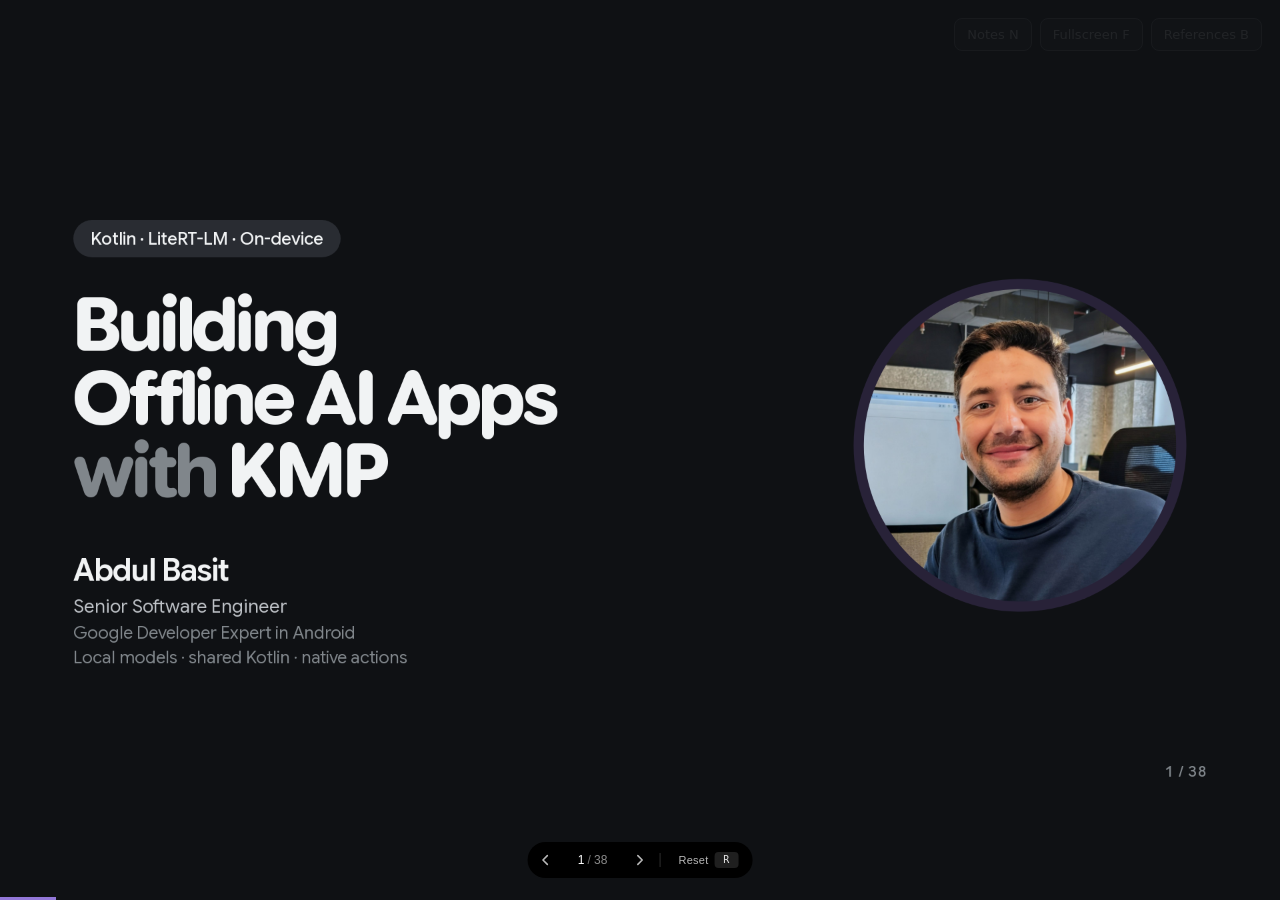
==== commit 1c2920d9: "Focus KMP talk flow and add readable platform code" ====
--- a/docs/talk/index.html
+++ b/docs/talk/index.html
@@ -9,7 +9,7 @@
 <link href="assets/fonts.css" rel="preconnect"/>
 <link href="assets/fonts.css" rel="stylesheet"/>
 <script src="deck-stage.js"></script>
-<script id="speaker-notes" type="application/json">["0:00–0:30\n\nToday we’ll move an AI feature from the cloud onto a phone. We’ll turn a short note into a reviewable draft, understand the model choices behind it, and use KMP to share the rules while native runtimes do the work. We’ll finish by checking a real offline device action.\n\nPresenter cue: Keep this promise under thirty seconds.\n\nTransition → Begin with the familiar cloud-model round trip.\n", "0:30–1:15\n\nMany AI features follow this familiar cloud-backed pattern. The app sends a request to a remote model and receives its answer over the network. Depending on the app, the input could be a question, photo or voice note. Trace the outward arrow, then the return arrow. This inference path depends on connectivity and a remote service, and the request leaves the phone for processing. Model execution adds its own time too.\n\nPresenter cue: Keep this to the diagram and network dependency; explain the reasons for moving it on the next slide.\n\nSource: https://developers.google.com/edge/litert-lm/overview\n\nTransition → What would make us move this inference step off the cloud?\n", "1:15–2:15\n\nImagine opening a useful feature on a train or flight and still being able to use it. That is the availability reason for local inference after model setup. A second reason is a deliberate data boundary: this inference request need not be uploaded to a cloud model. Third, removing the network hop can help responsiveness. Fourth, this path avoids hosted-model request charges.\n\nThose are reasons to evaluate local inference, not automatic wins. We pay in downloads, storage, runtime RAM, compute, battery and heat, and the chosen model must still pass the task. Local inference alone does not make the whole app private or compliant. Device generation can be slower, and fresh online facts may still require another architecture.\n\nPresenter cue: Lead with the use case, then point to the four reasons. Do not promise instant inference or zero total cost.\n\nSource: https://developers.google.com/edge/litert-lm/overview\n\nTransition → How does the local path change the architecture?\n", "2:15–3:00\n\nNow keep the user’s goal and move inference onto the phone. The model file holds learned numerical values. The runtime is the software that loads that file and runs generation. Follow the request into the local runtime and the reply back to the app. Once the compatible model and tokenizer are provisioned, this inference path can work without a cloud-model call. We will unpack those numerical values and text pieces shortly.\n\nPresenter cue: Trace the local boundary. Keep resource and privacy tradeoffs on the preceding slide rather than repeating them here. Provisioning or updating the model may still need a connection.\n\nSource: https://developers.google.com/edge/litert-lm/overview\n\nTransition → Give those benefits a concrete job: turn a short note into a useful draft.\n", "3:00–3:45\n\nHere is the useful feature: turn a short meeting note into a draft the user can inspect. The screenshot is our real iOS-simulator input screen before inference. It is UI evidence only; it is not a captured successful model response. The separate draft is illustrative expected output.\n\nSara will update the slides, but no deadline was agreed. We want that task, owner Sara, and deadline null. We do not want to infer a deadline from another person's sentence or turn a casual discussion into a commitment. That small, checkable transformation is our running example.\n\nPresenter cue: Keep this feature preview under one minute. Do not read the entire screenshot or imply its missing-model state is a successful inference run. If a real recorded result becomes available, label its exact setup separately.\n\n\nSources: workshop/visuals/ios-notes-source.jpg; DemoSamples.kt in the current local project.\n\nTransition → Which kinds of local model can do that job?\n", "3:45–4:30\n\nChoose the job first. A text instruction model can draft or extract. A multimodal model accepts other input types, such as images or audio, if the app implements that pipeline. A tool specialist focuses on selecting functions and arguments. Base models learn continuation; instruct models receive further training to follow requests. The examples shown illustrate those roles; they are not a list of verified demo artifacts.\n\nIf asked: Base and instruction tuning are another axis. A base model is trained to continue its inputs. An instruct model receives further training to respond to requests such as “extract these tasks.” Input type, tuning and specialization can overlap in one model. They are not mutually exclusive boxes or consequences of parameter count.\n\nThese are model-family examples, not a claim that each artifact was loaded or measured in our demo. Local AI also includes embedding, classification, vision and speech models; this talk focuses on generative models and app integration, not implementing every task family.\n\nSources: https://huggingface.co/google/gemma-3-1b-it ; https://gemma.ai/models/gemma-4/model-card/ ; https://gemma.ai/models/functiongemma/model-card/\n\nTransition → What actual model families and sizes could we evaluate?\n", "4:30–5:30\n\nM means million learned parameters; B means billion. We will unpack that term on the next slide. Gemma is one option, not the whole mobile-model landscape. Within Gemma 3, 270M and 1B are text-only; 4B adds image input, and the family also includes larger 12B and 27B variants. Do not assume every size fits a phone. Qwen3 has compact 0.6B and 1.7B text models. Llama 3.2 has 1B and 3B text variants. SmolLM2 spans 135M, 360M and 1.7B.\n\nThese examples compare learned parameter counts, not download sizes or speed. Pick a candidate for your task, then check the exact converted artifact, chat format, runtime support, license and phone resources. This talk does not claim every listed model ran in our app.\n\nIf asked: This is a deliberately small, non-exhaustive set rather than a claim about the latest releases. Gemma 3n E2B/E4B use effective-size naming, which is different from total stored parameters. FunctionGemma is specialized and needs its own protocol. The repository’s app-managed LiteRT-LM route is also distinct from system-provided models such as Gemini Nano or Apple Foundation Models.\n\nSources: https://gemma.ai/models/gemma-3/ ; https://huggingface.co/Qwen/Qwen3-0.6B ; https://huggingface.co/Qwen/Qwen3-1.7B ; https://huggingface.co/meta-llama/Llama-3.2-1B-Instruct ; https://huggingface.co/HuggingFaceTB/SmolLM2-1.7B-Instruct\n\nTransition → Before choosing by size, what do the parts of a model label actually mean?\n", "5:30–6:30\n\nRead Gemma 3, 1B, and IT separately. Gemma 3 names the model family/generation. 1B means approximately one billion numerical parameters learned during training. IT means instruction-tuned. 270M means approximately 270 million parameters. A parameter count is not a download size, a speed benchmark, or a guarantee of quality.\n\nA converted artifact may also carry a precision label. That describes how stored numerical values are represented. The same parameter count at different precisions can have different weight-storage budgets. Check the exact artifact and runtime rather than guessing from a family name.\n\nIf asked: A context-window number is different again: it counts how many tokens can be considered during generation, not parameters or bits. We will see tokens after quantization. Some model names report effective rather than total parameters, so treat the simple 1B example as an introduction, not a parser for every model name.\n\nSources: official Gemma 3 artifact card; https://huggingface.co/docs/transformers/quantization/concept_guide\n\nTransition → What does that precision label mean in bits and bytes?\n", "6:30–7:30\n\nA bit has two possible values: zero or one. Two bits produce four patterns: 00, 01, 10 and 11. Four bits provide sixteen codes; eight bits provide 256. Eight bits make one byte. For a simple quantizer, these codes map onto a limited set of numerical levels.\n\nFP16 means 16-bit floating point. INT8 and INT4 mean 8-bit and 4-bit integer representations. A smaller representation needs fewer bytes per stored weight. Quantization uses those codes to approximate numerical values.\n\nThis is separate from parameter count, context length and a phone’s 64-bit architecture.\n\nIf asked: Real formats combine integer codes with scales and sometimes zero-points. Not every tensor uses the same precision, and runtime computation can use a different precision from stored weights.\n\nSources: https://huggingface.co/docs/transformers/quantization/concept_guide ; https://developers.google.com/edge/litert/quantization/quantization_spec\n\nTransition → How do those limited binary codes approximate learned numerical weights?\n", "7:30–9:00\n\nUse the four codes we just introduced. In this toy 2-bit quantizer, they map to 0.00, 0.25, 0.50 and 0.75. A weight of 0.73 is approximated by 0.75, introducing +0.02 error. Quantization changes representation precision; it does not remove parameters. This is intuition, not the exact algorithm used by a particular Gemma artifact.\n\nNow multiply. One billion weights times four bits is four billion bits. Divide by eight bits per byte to get half a billion bytes: 0.5 decimal GB of idealized INT4 weight payload. FP16 and INT8 give 2.0 and 1.0 GB respectively under the same simplified assumptions.\n\nReal files add scales, metadata and other tensors, and may mix precisions. Runtime RAM also includes caches, buffers and activations. A 0.5 GB weight payload does not mean the app fits into 0.5 GB RAM. Lower precision can affect quality, and hardware/kernel support determines speed. Re-test the actual task on the actual artifact and device.\n\nSources: https://developers.google.com/edge/litert/quantization/quantization_spec ; https://huggingface.co/docs/transformers/quantization/concept_guide\n\nTransition → The weights are stored. How does the runtime turn a prompt into generated text?\n", "9:00–10:15\n\nSaved weights were learned during training. Inference uses them with a prompt; a supplied fact changes the current context, not the saved weights. A tokenizer splits text into pieces and maps them to IDs. Tokens may be words, parts of words or punctuation; exact splits depend on the tokenizer. Prefill processes the supplied instructions, note and included history. At each decode step the model scores possible next tokens; the runtime selects one, appends it and repeats until a stop condition or output limit. Sampling can make successive runs differ.\n\nInstructions, input, history and the growing response share a context budget. More context can mean more prefill time and runtime memory. The app chooses what to include and leaves response headroom. Decoded chunks can stream into shared UI state through Kotlin Flow; a chunk need not equal one token.\n\n\nIf asked: Current shared defaults reserve 768 estimated output tokens from a 4096 baseline, leaving 3328 estimated input tokens. History preparation subtracts system/current-message estimates. Counts are heuristic, not the actual artifact tokenizer. iOS native capacity is not explicitly the same Android setting.\n\nSources: PromptBuilder.kt in the current local working tree; https://huggingface.co/docs/transformers/llm_tutorial\n\nTransition → Which runtime supplies those generation steps in this project?\n", "10:15–11:00\n\nLiteRT-LM is the Google AI Edge runtime and API layer we use for local language-model inference. It loads a compatible model, runs generation and streams output back to the app. Point across the diagram: model file, runtime, app.\n\nKeep three roles separate: Gemma is a model family, LiteRT-LM is the runtime, and KMP shares our app behavior. Android connects through the Kotlin SDK; iOS connects through Swift. Now those adapters in the next diagram have a concrete purpose.\n\nIf asked: LiteRT-LM builds on LiteRT for language-model inference. Supported model packages and CPU/GPU backends depend on the pinned runtime/platform. The current app’s Android GPU-to-CPU startup policy and iOS GPU path are described later. Do not assume every family in our model table has a compatible artifact for this exact app build.\n\nSources: https://developers.google.com/edge/litert-lm/overview ; GemmaInference.android.kt, GemmaInference.ios.kt and InferenceBridge.swift.\n\nTransition → Now place that runtime behind the Android and iOS adapters in our KMP architecture.\n", "11:00–12:15\n\nKMP shares the behavior around the model: Compose UI, prompts, state, parsing, argument checks and routing. The GemmaInference contract is in commonMain. Both platforms provide a Kotlin actual adapter.\n\nAndroid calls LiteRT-LM's Kotlin SDK. iOS connects its Kotlin adapter to Swift through notifications. Both adapters turn native runtime output into Kotlin Flow. Keep the focus here on ownership and boundaries; the startup-policy slide explains initialization after we see the shared API. Tool selection follows this demo's shared prompted-JSON route on both platforms.\n\nThe same clipboard tool can share its name, arguments and routing while Android uses ClipboardManager and iOS uses UIPasteboard. Lifecycle, permissions and hardware still need platform-specific implementation and tests.\n\n\nSources:\nLocal working tree: corresponding project source files.\nSources: current local working tree, reviewed for this revision.\ncomposeApp/src/androidMain/kotlin/org/abma/offlinelai_kmp/inference/GemmaInference.android.kt\ncomposeApp/src/iosMain/kotlin/org/abma/offlinelai_kmp/inference/GemmaInference.ios.kt\niosApp/iosApp/InferenceBridge.swift\n\nTransition → Put a small Kotlin boundary between shared behavior and native runtimes.\n", "12:15–13:15\n\nThe shared app sees a small Kotlin boundary: load a compatible local artifact, then collect decoded text chunks through Flow. The expect declaration defines the shared contract; each actual implementation connects to its native runtime.\n\nThis excerpt is abridged. A chunk need not be one token, and matching method signatures do not establish identical native behavior. Keep product rules in shared code and test startup, cancellation and effects on both platforms.\n\n\nIf asked: The current main chat uses generateConversationResponse to pass system instructions, history and the user prompt as structured roles. The full API also includes updateConfig, generateResponseWithHistory, isModelLoaded, getLoadingProgress and close. Android applies sampler settings. This iOS bridge intentionally uses native sampler defaults. Both current load paths await native initialization, and both forward cancellation/close. These are source-level facts, not a completed physical-device benchmark.\n\nSources: current local working tree, GemmaInference.kt, GemmaInference.android.kt, GemmaInference.ios.kt and iosApp/iosApp/InferenceBridge.swift.\n\nTransition → What does loading that model actually involve on each platform?\n", "13:15–14:15\n\nThe common method loads a model on both platforms, but startup policy differs. Android tries GPU, then CPU if initialization fails, and attempts warm-up. This iOS bridge initializes on GPU and preserves native sampler defaults.\n\nBoth current implementations await initialization and forward cancellation and close. Equal method signatures still do not establish equal resource cost or behavior.\n\nDefine the same phases before measuring: artifact provisioned, engine initialized, any warm-up, first visible chunk, then completion. Measure each device rather than comparing unlike phases.\n\n\nIf asked: This is a lesson drawn from the current implementation, not a claim that we observed a particular device failure or speedup. The iOS bridge shown has no Android-style CPU-fallback sequence. Swift samplerConfig is intentionally nil so the model/runtime defaults are used. Both adapters now forward cancel/close; older notes saying otherwise are obsolete.\n\nSources: current local working tree, GemmaInference.android.kt, GemmaInference.ios.kt and iosApp/iosApp/InferenceBridge.swift.\n\nTransition → Once the runtime is ready, follow the text into the note-to-draft feature.\n", "14:15–15:30\n\nRead the two fictional commitments. Ask whose task has Friday as a deadline. Sara owns the slide update; no deadline was agreed for that task. Omar owns the Android recording with Friday as its deadline.\n\nThe right side is one illustrative expected item, not a captured model result and not the complete response. The app expects an items array. Keep task and evidence as exact source substrings; keep absent deadline null. The original sample includes further commitments and discussion, omitted here to focus the example.\n\nThe parser checks that evidence occurs in the source, that task occurs in the evidence, and that non-null owner and deadline occur there too. This can reject unsupported fields, but an overly broad evidence span can still contain the wrong person’s deadline. Exact matches do not establish semantic attribution or whether a statement is a commitment. Keep the review step and evaluate those cases explicitly.\n\n\nSources: DemoSamples.kt notesPrompt and parseNotes, DemoScreen.kt Action Items to Review.\n\nTransition → The same source discipline can answer a question from a bundled local reference.\n", "15:30–16:45\n\nThis is a second narrow feature: answer only from a supplied local reference. The fictional workshop section has ID venue and says the workshop is in Room Cedar on level 2. The prompt includes the sections directly. There is no embedding pipeline, vector database, PDF ingestion or implemented retrieval system in this demo.\n\nFor the location question, an expected response names the known section and copies an exact quote. For a Wi-Fi password question, no supplied section contains that information, so the expected response is null/null. These examples are teaching outputs, not measured model results.\n\nIf asked — parser details: parseFaq checks that the sourceId exists and the quote is a nonblank exact substring of that section. It also handles null/null as no answer. Those checks do not prove the quote answers the question: a model can select a real but irrelevant sentence. Evaluate supported, unsupported and irrelevant-quote cases separately.\n\nKMP shares prompt construction, source data and response checks; platform runtimes supply generation. Presenter cue: This slot is a static walkthrough. Read both expected responses and ask why an existing quote could still be irrelevant. Keep the only live-device block on slide 27; an extra app demo would require trading time from that block.\n\n\nSources: DemoSamples.kt sections, faqPrompt and parseFaq; DemoController.kt.\n\nTransition → If the answer is not in our supplied context, how can the app obtain fresh information?\n", "16:45–18:00\n\nAsk: what is the weather in Riyadh today? Model weights alone are not a live weather feed. Function calling lets the model request information from a function the app has described.\n\nThe tool contract names get_weather, describes current conditions and requires a location string. The model proposes Riyadh as the location; it has not fetched anything yet. The app validates the argument, calls a weather provider, and sends the result back. Only then can the model compose an answer from that fresh result.\n\nThe displayed 26°C and sunny are mock values for teaching, not today’s observation or a captured response. This app does not implement the weather tool.\n\nPresenter cue: Trace contract → proposed call → provider lookup → returned result → model answer. Emphasize that the application performs the external call.\n\nIf asked: Google’s Gemini guide illustrates weather function calling. Provider APIs differ in exact schema and result messages; the slide’s function syntax is conceptual. A production lookup also needs location disambiguation, units, errors and an observation time. Do not silently turn provider failure into invented weather. A fresh data source is separate from model training.\n\nSource: https://ai.google.dev/gemini-api/docs/function-calling\n\nTransition → The model can also run locally. Which tools would still need a connection?\n", "18:00–18:45\n\nMove inference onto the phone; keep the tool contract, proposal, checks and execution. That move does not make a live weather API work offline. A cached report needs a timestamp and may be stale.\n\nNow switch to a device-local job: turn off the flashlight. The local model proposes toggle_torch with enable=false, and the app validates it before native execution.\n\nAndroid offers SDK tool APIs. Our current iOS AND Android code instead uses shared prompt instructions and parsing. Swift also has native tool APIs; prompting is our project choice.\n\nPresenter cue: Keep this overview within 45 seconds. Leave the annotation and SDK code walkthrough for slide 21.\n\nIf asked: The weather example explains obtaining new information; the torch example explains a local effect. Function calling can serve either purpose. Native tool availability is separate from whether a particular tool depends on the network. The Swift wrapper has ConversationConfig.tools and a Tool protocol. The current app displays its tool result without feeding it into an automatic next model turn.\n\nSources: ToolPrompt.kt, Tooling.kt; LiteRTWrapper Config.swift and Tool.swift; https://ai.google.dev/gemini-api/docs/function-calling\n\nTransition → Read the full local tool contract in the system prompt alongside the user’s flashlight request.\n", "18:45–20:30\n\nRead this as a complete small teaching request. The system role sets behavior, supplies one tool’s name and description, explains its required enable argument, and defines the response contract. History is empty because this is a new conversation. The user role asks to turn the flashlight off; the expected proposal therefore has enable=false. This is an illustrative expected response, not a captured successful model run.\n\nThe wording is deliberately self-contained and compact, not a verbatim capture of the app’s larger default prompt. The companion complete-tool-request.md includes a source-derived full default-persona request with the complete registry, all generated rules/examples, no pinned context and empty history.\n\nIf asked — actual app assembly: In the default-persona chat path, currentCombinedSystemPrompt combines persona instructions, optional pinned messages and tool instructions for each generation. GenerateResponseUseCase passes that system text, prepared history and current user text separately through generateConversationResponse. Android supplies systemInstruction; Swift creates a systemMessage. Tool instructions consume context budget alongside history and the user message. They are not permanent training or a discovery mechanism.\n\nThe actual ToolPrompt builder lists names, descriptions and parameter names with required/optional descriptions. It does not serialize the entire JSON schema or automatically expose every schema type. The torch examples and Boolean rule clarify its argument; the handler enforces the strict type/key checks. Specialized/custom chat personas and the separate note/FAQ workflows do not receive the default chat tool registry.\n\nSources: ToolPrompt.kt buildSystemPrompt/extractParamDetails; ChatViewModel.kt currentCombinedSystemPrompt/generateResponse; PromptBuilder.kt buildCombinedSystemPrompt; GenerateResponseUseCase.kt; both platform adapters and InferenceBridge.swift.\n\nTransition → Now compare the prompting approach with the Android SDK’s tool APIs.\n", "20:30–22:15\n\nSDK means Software Development Kit: the runtime library and APIs we integrate into our application. Google AI Edge LiteRT-LM’s Kotlin SDK can derive a tool contract from a ToolSet’s annotated Kotlin functions. @Tool supplies a description; @ToolParam supplies the parameter description; Kotlin’s function name and parameter type supply their corresponding contract information. The example deliberately calls the function toggle_torch to match that exposed name.\n\nPresenter cue: The left snippet is an illustrative integration option. Its injected run callback represents app-owned native work and status reporting; torchTools must be instantiated with that implementation. This is not code already wired into our demo. Engine creation, callback implementation and initialization are omitted. Calls that block belong off the UI thread.\n\nThe right snippet registers that instance with tools=listOf(tool(torchTools)). automaticToolCalling=false selects manual handling, so the application can inspect reply.toolCalls and apply its checks before dispatch. In automatic mode, the SDK invokes registered functions and returns their results to the model. Manual handling must submit results if another model turn should continue. Neither route establishes intent or permissions.\n\nIf asked — app wiring and integration details: Our current Android AND iOS chat implementations instead use the preceding prompted-proposal route. iOS prompting is an app choice; Swift also exposes native tool APIs. SDK tool calls use Map<String,Any?> arguments, while our shared handlers use JsonObject, so normalization is required to reuse those checks. Use a compatible tool-capable artifact/template and pin versions.\n\nSources: https://raw.githubusercontent.com/google-ai-edge/LiteRT-LM/v0.14.0/kotlin/java/com/google/ai/edge/litertlm/Tool.kt ; https://raw.githubusercontent.com/google-ai-edge/LiteRT-LM/v0.14.0/kotlin/java/com/google/ai/edge/litertlm/Config.kt ; pinned v0.14.0 Kotlin getting_started.md; current local app code.\n\nTransition → Follow our app’s prompted route from proposal to shared checks and native execution.\n", "22:15–23:45\n\nTrace the same flashlight-OFF request, rather than another abstract API. First define the name and Boolean argument. A runtime can expose that definition through SDK registration; our current app exposes it through shared prompt instructions. The model returns a proposal, not a completed action.\n\nIn this app, extractToolCall normalizes generated text into a shared ToolCall with a JsonObject. The registered torch handler requires exactly the enable key and a real JSON Boolean. Invalid requests stop before native execution. A valid request reaches the platform adapter, which can still fail because hardware or permissions are unavailable. Show the resulting status in the UI.\n\nOur app displays the native result and ends this operation. Returning that result to the model for another turn would require an additional conversation loop.\n\nPresenter cue: Read the literal proposal on the slide. Follow its tool name through extractToolCall into ToggleTorchTool, then follow the enable value into the native call. Contrast a native success with a missing-hardware error; neither outcome is known at proposal time. Leave the argument quiz unanswered until the next slide.\n\nIf asked — continuing conversations: ChatViewModel.handleToolCall currently does not feed its result into another model turn. A continuing loop must submit the result, handle subsequent responses and enforce loop limits. Android SDK automatic mode offers orchestration; manual mode leaves it to the app. SDK arguments need adaptation before reuse of this app’s JsonObject checks.\n\nSources: current local ToolPrompt.kt, Tooling.kt, GenerateResponseUseCase.kt and ChatViewModel.kt; pinned LiteRT-LM v0.14.0 Kotlin getting_started.md.\n\nTransition → Before any native call, which candidate arguments should the handler accept?\n", "23:45–25:00\n\nWhich proposals should be rejected? Give the audience fifteen seconds. A supplies a JSON Boolean. B supplies a quoted string, and C adds an undefined key. We reject B and C; A passes this argument guard.\n\nThe excerpt safely casts to JsonPrimitive, then excludes strings before reading booleanOrNull. That exclusion matters: booleanOrNull alone can parse the content of a quoted “true.” We also require exactly the enable key. Missing values, arrays, objects, strings and extra keys therefore fail before a native call. The real handler uses the same checks.\n\nPassing the guard does not prove intent or hardware success. The API still reports the execution outcome.\n\n\nPresenter cue: Keep the guard hidden during the fifteen-second vote. Press Right/Space or click Next once to reveal it, then explain B and C. Advance again to continue. The displayed guard is abridged from ToggleTorchTool's checks.\n\nIf asked: Other registered tools need their own checks. The clipboard tool currently has simpler string extraction, so do not imply universal strict schema enforcement.\n\nSources:\nLocal working tree: see the corresponding project source file.\n\nTransition → Passing the guard proves the input shape. Does it prove the user wanted that action?\n", "25:00–26:00\n\nThe happy path hides the difficult cases. If the user says “Do NOT turn the flashlight on,” a model may still propose enable=true. A type guard can pass while the action contradicts the request.\n\nA quoted sentence about discussing dark mode also does not establish a commitment. Test negative and no-action cases, check each handler, and add review for consequential effects. The current chat dispatches automatically after its implemented checks; confirmation is a design recommendation.\n\nLocal weights do not supply fresh facts. Provide current local references or choose another architecture when needed.\n\n\nSources:\nhttps://gemma.ai/models/gemma-3/\nhttps://gemma.ai/models/functiongemma/formatting/\nLocal working tree: see the corresponding project source file.\n\nTransition → That gap gives us a test plan: check task quality, proposals and actual effects separately.\n", "26:00–27:45\n\nGive attendees a method they can use on their own feature. First, a positive case: Sara's explicit commitment yields the task and owner, with null for the missing deadline. Second, a negative case: discussing dark theme does not invent a commitment. Third, an invalid tool request: a quoted Boolean or extra field is rejected before a native call. These are proposed expected test cases, not a claimed model pass rate.\n\nInspect separate properties: response shape, correct task/tool and arguments, consistency with the user's intent, and the actual native outcome. A valid JSON object or a generated success sentence proves only a small part of that chain.\n\nRecord the exact artifact/hash, runtime, backend, phone and OS. Measure cold load, first nonempty visible chunk and total completion separately; inspect memory on the device. Do not transfer another talk's benchmarks to this build.\n\n\nSources: DemoSamples.kt, DemoSamplesTest.kt, Tooling.kt and MetricsCollector.kt in the current local working tree.\n\nTransition → A test also needs an expected recovery path. What can the user do when a check fails?\n", "27:45–29:15\n\nWalk the audience through the actual recovery paths. Model readiness is checked before running; the model-required UI guides the user to Settings. The workflow preserves its input. A new run clears the previous result, and failed validation shows an error rather than a new validated result. Raw generated text remains available for inspection. The user can shorten or edit the input and retry.\n\nA rejected torch argument is a separate boundary: it produces an invalid-request tool result before native execution. Do not generalize this strict guard to every tool; clipboard parsing is currently simpler.\n\nCancellation produces “Generation stopped. You can edit the input and try again.” The controller releases the generation slot and restores its non-running state. This slide describes implemented branches, not a claimed set of observed model failures. A complete manual alternative is a recommended product extension.\n\n\nSources: current DemoController.kt, DemoScreen.kt and Tooling.kt.\n\nTransition → Now inspect a real proposal and verify its native effect on a prepared device.\n", "29:15–33:15\n\nAsk someone for a two-digit number to make this input specific to the live run. Use it instead of 47 in the displayed request.\n\nThe phone has airplane mode on and Wi-Fi off. This demonstrated path uses local inference. Watch three things: the actual copy_to_clipboard proposal, the app's device result, then the phrase appearing when pasted into an empty local field on the phone. A generated “Copied!” sentence is not proof of a clipboard effect.\n\nIf the model proposes the wrong action, show the failure honestly. The important pattern is an inspectable proposal followed by an observable native result.\n\nPresenter cues — preparation, not spoken script:\nName the actual rehearsed artifact filename/precision, backend and phone before starting. These must come from the real setup; a model-family example or estimated size is not a measured setup.\nRehearse the exact build, artifact and phone first. Provision and load the model before disconnecting. Mirror by USB without tethering. With scrcpy use --no-clipboard-autosync. Type and long-press Paste on the phone; a laptop paste shortcut can inject its clipboard.\nExpected shape, not captured output: <<{\"tool\":\"copy_to_clipboard\",\"arguments\":{\"text\":\"Essex lantern <number>\"}}>>.\nAt 32:30 stop retrying. Explain the observed outcome and move to the takeaways by 33:15.\n\nTransition → What should attendees reuse in their own offline feature?\n", "33:15–35:00\n\nChoose one bounded task and a compatible artifact that passes checks on a real target phone. Share the product rules—prompts, parsing, validation and routing—in commonMain. Prove the effect with no-action tests, rejected-argument tests and an observable native result.\n\nFor our note example, a useful draft keeps a missing deadline null and remains reviewable. For a device action, a generated claim is not enough: inspect the proposal and read the native outcome. That is the reusable pattern: model proposes, shared Kotlin checks, native code executes.\n\nPresenter cue: Keep the close concise, then leave the project QR on Q&A for scanning. At 35:00, open questions; references 30–37 are optional.\n\nSources: current project GemmaInference.kt, Tooling.kt and DemoSamples.kt.\n\nTransition → Keep the project QR visible and open questions.\n", "35:00–40:00 | Q&A\n\nKeep the project QR visible for at least twelve seconds, then take questions.\n\nBackup guide: 30 execution responsibilities; 31 Swift bridge; 32 structured draft; 33 source checks versus meaning; 34 compatibility; 35 model-family details; 36 local reference; 37 task-fit guidance. Optional, outside the timed forward talk.\n\nSource: https://github.com/SEAbdulbasit/OfflineAI-KMP\n", "BACKUP — App-owned execution responsibilities\n\nOnly step two belongs to the model. First, the app describes its tools in the prompt; the model does not discover Kotlin functions by itself. Second, the model proposes a name and arguments. Third, the registry checks the name and the registered handler checks its inputs. Our torch handler requires a JSON Boolean and exactly the allowed key. Validation strength is handler-specific; the clipboard handler currently uses simpler extraction.\n\nA schema in a prompt does not enforce those rules or establish intent. Fourth, the native API runs subject to permissions and hardware. Fifth, the app reports the actual API result or error.\n\nThis app displays the result directly. Feeding it into another model turn would require loop limits, state and recovery handling.\n\n\nSources:\nhttps://gemma.ai/models/functiongemma/formatting/\nLocal working tree: see the corresponding project source file.", "BACKUP — iOS Swift Bridge (iosApp/iosApp/InferenceBridge.swift)\n\nThis is the Swift side behind the same `Flow<String>` contract. `InferenceBridge` creates a LiteRT-LM conversation, loops over `conversation.sendMessageStream(message)`, and calls our helper `postToken(chunk.toString)`.\n\n`postToken` is a project helper—not a LiteRT-LM API—that posts `GemmaTokenResponse` via `NotificationCenter`, which `GemmaInference.ios.kt` observes inside `callbackFlow`.\n\nCurrent lifecycle: Kotlin loadModel resolves the artifact and waits for GemmaLoadDone or GemmaLoadError from Swift native initialization. Unfinished collection cancellation posts GemmaCancelRequest, and close posts GemmaCloseRequest. Swift cancels the active conversation/task and clears its engine reference on close. Kotlin includes sampling values in the generation payload, but Swift intentionally leaves samplerConfig nil and uses the model/runtime defaults. The bridge now creates a structured conversation with system/history messages. Native tool APIs also exist in the local Swift wrapper, but this app does not register them: it prompts for custom JSON and routes the parsed proposal through shared handlers. Describe these implemented paths separately from physical-device verification.\n\nSources:\nLocal working tree: corresponding project source file.\nLocal working tree: corresponding project source file.\nhttps://developers.google.com/edge/litert-lm/swift", "BACKUP — Structured Text Draft (DemoSamples.kt)\n\nHere's the expected JSON shape behind our note-to-action-items demo in `DemoSamples.kt`. The fictional rehearsal note has Sara (no deadline), Omar (Friday), Lina (Thursday), plus a dark-theme discussion with no commitment.\n\n`notesPrompt` asks for JSON, null for missing fields, and an exact evidence sentence copied from the note. The parser uses ignoreUnknownKeys=false to reject unknown fields; that is parser configuration, not prompt enforcement. `parseNotes` verifies the JSON shape and checks that each supplied task, owner and deadline matches text inside its evidence, and that `evidence` appears verbatim in the source note.\n\nSources:\nLocal working tree: corresponding project source file.", "BACKUP — Source Checks vs. Meaning (DemoSamples.kt & DemoSamplesTest.kt)\n\nDeterministic substring checks catch a lot, but not everything.\n- Sara + `null` passes and is a real commitment.\n- Sara + `Friday` is rejected *if* the evidence is Sara's own sentence (because \"Friday\" isn't in it)—though a multi-sentence evidence span could still smuggle in Omar's Friday.\n- The dark-theme sentence passes substring checks because the words are really in the note, even though nobody committed to building it.\n\nThat's why `DemoSamplesTest.kt` explicitly documents this boundary: deterministic checks verify grounding in text, not semantic intent.\n\nSources:\nLocal working tree: corresponding project source file.\nLocal working tree: corresponding project source file.", "BACKUP — Model & Runtime Compatibility\n\nFour things have to line up: exact converted artifact, pinned runtime version, chat template/input types, and device RAM + context budget + license.\n\nIn this repo: Kotlin 2.4.0, Compose Multiplatform 1.11.1, Android LiteRT-LM 0.14.0 (`libs.versions.toml`), and iOS `CLiteRTLM.xcframework` 0.13.1 (`LiteRTWrapper/Package.swift`).\n\nIf asked about system models: this app uses an app-managed compatible model artifact through LiteRT-LM. The on-device configurations of Gemini Nano / ML Kit GenAI and Apple's Foundation Models are separate system-model routes; availability, APIs and guarantees differ from this app-managed runtime.\n\nSources:\nhttps://developers.google.com/edge/litert-lm/overview\nhttps://gemma.ai/models/functiongemma/formatting/\nLocal working tree: corresponding project source file.\nLocal working tree: corresponding project source file.", "BACKUP — Model-family examples\n\nGemma 3 1B IT is a compact text-only instruction-tuned example. Gemma 4 E2B also accepts image and audio inputs, so using those capabilities needs a matching artifact, runtime and app input pipeline.\n\nFunctionGemma 270M specializes in tool use and has its own call format. It is not interchangeable with this project's prompted JSON envelope; supporting its protocol needs an appropriate integration.\n\nThese are selection examples, not measured performance results from this app. Start with a compatible artifact that passes task checks on the actual target phone. File size alone does not establish runtime RAM fit.\n\nUse only if asked about model families; return to Q&A.\n\nPresenter cue: Before presenting, rehearse and record the exact demo artifact filename/hash, device, backend and observed behavior. Name the verified setup aloud; do not substitute an estimated file-size range for a measurement.\n\nSources:\nhttps://gemma.ai/models/gemma-3/\nhttps://gemma.ai/models/gemma-4/model-card/\nhttps://gemma.ai/models/functiongemma/model-card/\nhttps://gemma.ai/models/functiongemma/formatting/", "BACKUP — Local Reference Answers (DemoSamples.kt)\n\nOur second bundled demo is a tiny local FAQ with four short fictional sections (`venue`, `setup`, `offline`, `help`) injected straight into the prompt—no vector database, no embeddings, and no PDF parser.\n\nFor \"Where is the workshop?\", the expected JSON quotes the exact sentence from `[venue]`. For \"What is the Wi-Fi password?\" (which isn't in the reference), it must return `null` for both `sourceId` and `quote`. `parseFaq` checks that `sourceId` exists and the quote appears verbatim in that section—great for small, curated offline references.\n\nA quote existing in the source does not prove it answers the question. Check relevance separately; an unsupported question should produce the null response rather than an invented answer.\n\nSources:\nLocal working tree: corresponding project source file.", "BACKUP — Choosing a bounded task\n\nStart with narrow transformations: extracting fields, classifying short text, or drafting a concise summary. Our note-to-task draft is useful because its fields can be checked against the source. Small local models are not a substitute for fresh external facts or dependable unrestricted multi-step reasoning.\n\nThe tradeoff is a product decision per feature: evaluate task quality, target-device resources and required information. A missing model or a failed generation should leave a usable manual workflow. That is a UX recommendation; the current screenshot shows the app's model-required state. Local and remote features can coexist.\n\n\nSources: the task checks in DemoSamples.kt and Tooling.kt; model cards linked in the model-selection appendix.\n\n"]</script>
+<script id="speaker-notes" type="application/json">["0:00–0:30\n\nToday we will run a language model on a phone, connect it to a KMP app, and trace a device action from the user request to native execution. We will start with the model choices, then read the Android and Swift code, and finish with one observable offline action.\n\nTransition → Begin with the familiar cloud request path.", "0:30–1:15\n\nMany AI features follow this familiar cloud-backed pattern. The app sends a request to a remote model and receives its answer over the network. Depending on the app, the input could be a question, photo or voice note. Trace the outward arrow, then the return arrow. This inference path depends on connectivity and a remote service, and the request leaves the phone for processing. Model execution adds its own time too.\n\nPresenter cue: Keep this to the diagram and network dependency; explain the reasons for moving it on the next slide.\n\nSource: https://developers.google.com/edge/litert-lm/overview\n\nTransition → Why would we move that inference step onto the phone?", "1:15–2:15\n\nImagine opening a useful feature on a train or flight and still being able to use it. That is the availability reason for local inference after model setup. A second reason is a deliberate data boundary: this inference request need not be uploaded to a cloud model. Third, removing the network hop can help responsiveness. Fourth, this path avoids hosted-model request charges.\n\nThose are reasons to evaluate local inference, not automatic wins. We pay in downloads, storage, runtime RAM, compute, battery and heat, and the chosen model must still pass the task. Local inference alone does not make the whole app private or compliant. Device generation can be slower, and fresh online facts may still require another architecture.\n\nPresenter cue: Lead with the use case, then point to the four reasons. Do not promise instant inference or zero total cost.\n\nSource: https://developers.google.com/edge/litert-lm/overview\n\nTransition → What components must the phone run?", "2:15–3:00\n\nThe model file holds learned numerical values. The runtime loads that compatible artifact and performs generation. The application supplies a request and receives generated output. Once the model and tokenizer are provisioned, this inference path does not need a cloud-model call. Follow the device boundary in the diagram; the phone now supplies storage, memory and compute.\n\nTransition → Which kinds of model can perform the job?", "3:00–4:00\n\nChoose the job first. A text instruction model can draft or extract. A multimodal model accepts other input types, such as images or audio, if the app implements that pipeline. A tool specialist focuses on selecting functions and arguments. Base models learn continuation; instruct models receive further training to follow requests. The examples shown illustrate those roles; they are not a list of verified demo artifacts.\n\nIf asked: Base and instruction tuning are another axis. A base model is trained to continue its inputs. An instruct model receives further training to respond to requests such as “extract these tasks.” Input type, tuning and specialization can overlap in one model. They are not mutually exclusive boxes or consequences of parameter count.\n\nThese are model-family examples, not a claim that each artifact was loaded or measured in our demo. Local AI also includes embedding, classification, vision and speech models; this talk focuses on generative models and app integration, not implementing every task family.\n\nSources: https://huggingface.co/google/gemma-3-1b-it ; https://gemma.ai/models/gemma-4/model-card/ ; https://gemma.ai/models/functiongemma/model-card/\n\nTransition → What model families and sizes could we evaluate?", "4:00–5:00\n\nM means million learned parameters; B means billion. We will unpack that term on the next slide. Gemma is one option, not the whole mobile-model landscape. Within Gemma 3, 270M and 1B are text-only; 4B adds image input, and the family also includes larger 12B and 27B variants. Do not assume every size fits a phone. Qwen3 has compact 0.6B and 1.7B text models. Llama 3.2 has 1B and 3B text variants. SmolLM2 spans 135M, 360M and 1.7B.\n\nThese examples compare learned parameter counts, not download sizes or speed. Pick a candidate for your task, then check the exact converted artifact, chat format, runtime support, license and phone resources. This talk does not claim every listed model ran in our app.\n\nIf asked: This is a deliberately small, non-exhaustive set rather than a claim about the latest releases. Gemma 3n E2B/E4B use effective-size naming, which is different from total stored parameters. FunctionGemma is specialized and needs its own protocol. The repository’s app-managed LiteRT-LM route is also distinct from system-provided models such as Gemini Nano or Apple Foundation Models.\n\nSources: https://gemma.ai/models/gemma-3/ ; https://huggingface.co/Qwen/Qwen3-0.6B ; https://huggingface.co/Qwen/Qwen3-1.7B ; https://huggingface.co/meta-llama/Llama-3.2-1B-Instruct ; https://huggingface.co/HuggingFaceTB/SmolLM2-1.7B-Instruct\n\nTransition → What do the parts of those model names mean?", "5:00–6:15\n\nRead Gemma 3, 1B, and IT separately. Gemma 3 names the model family/generation. 1B means approximately one billion numerical parameters learned during training. IT means instruction-tuned. 270M means approximately 270 million parameters. A parameter count is not a download size, a speed benchmark, or a guarantee of quality.\n\nA converted artifact may also carry a precision label. That describes how stored numerical values are represented. The same parameter count at different precisions can have different weight-storage budgets. Check the exact artifact and runtime rather than guessing from a family name.\n\nIf asked: A context-window number is different again: it counts how many tokens can be considered during generation, not parameters or bits. We will see tokens after quantization. Some model names report effective rather than total parameters, so treat the simple 1B example as an introduction, not a parser for every model name.\n\nSources: official Gemma 3 artifact card; https://huggingface.co/docs/transformers/quantization/concept_guide\n\nTransition → How many bits store each numerical value?", "6:15–7:15\n\nA bit has two possible values: zero or one. Two bits produce four patterns: 00, 01, 10 and 11. Four bits provide sixteen codes; eight bits provide 256. Eight bits make one byte. For a simple quantizer, these codes map onto a limited set of numerical levels.\n\nFP16 means 16-bit floating point. INT8 and INT4 mean 8-bit and 4-bit integer representations. A smaller representation needs fewer bytes per stored weight. Quantization uses those codes to approximate numerical values.\n\nThis is separate from parameter count, context length and a phone’s 64-bit architecture.\n\nIf asked: Real formats combine integer codes with scales and sometimes zero-points. Not every tensor uses the same precision, and runtime computation can use a different precision from stored weights.\n\nSources: https://huggingface.co/docs/transformers/quantization/concept_guide ; https://developers.google.com/edge/litert/quantization/quantization_spec\n\nTransition → How do limited numerical levels approximate learned weights?", "7:15–8:45\n\nUse the four codes we just introduced. In this toy 2-bit quantizer, they map to 0.00, 0.25, 0.50 and 0.75. A weight of 0.73 is approximated by 0.75, introducing +0.02 error. Quantization changes representation precision; it does not remove parameters. This is intuition, not the exact algorithm used by a particular Gemma artifact.\n\nNow multiply. One billion weights times four bits is four billion bits. Divide by eight bits per byte to get half a billion bytes: 0.5 decimal GB of idealized INT4 weight payload. FP16 and INT8 give 2.0 and 1.0 GB respectively under the same simplified assumptions.\n\nReal files add scales, metadata and other tensors, and may mix precisions. Runtime RAM also includes caches, buffers and activations. A 0.5 GB weight payload does not mean the app fits into 0.5 GB RAM. Lower precision can affect quality, and hardware/kernel support determines speed. Re-test the actual task on the actual artifact and device.\n\nSources: https://developers.google.com/edge/litert/quantization/quantization_spec ; https://huggingface.co/docs/transformers/quantization/concept_guide\n\nTransition → How do those saved weights produce text?", "8:45–10:15\n\nSaved weights were learned during training. Inference uses them with a prompt; a supplied fact changes the current context, not the saved weights. A tokenizer splits text into pieces and maps them to IDs. Tokens may be words, parts of words or punctuation; exact splits depend on the tokenizer. Prefill processes the supplied instructions, note and included history. At each decode step the model scores possible next tokens; the runtime selects one, appends it and repeats until a stop condition or output limit. Sampling can make successive runs differ.\n\nInstructions, input, history and the growing response share a context budget. More context can mean more prefill time and runtime memory. The app chooses what to include and leaves response headroom. Decoded chunks can stream into shared UI state through Kotlin Flow; a chunk need not equal one token.\n\n\nIf asked: Current shared defaults reserve 768 estimated output tokens from a 4096 baseline, leaving 3328 estimated input tokens. History preparation subtracts system/current-message estimates. Counts are heuristic, not the actual artifact tokenizer. iOS native capacity is not explicitly the same Android setting.\n\nSources: PromptBuilder.kt in the current local working tree; https://huggingface.co/docs/transformers/llm_tutorial\n\nTransition → Which runtime performs these generation steps in this app?", "10:15–11:45\n\nLiteRT-LM is Google AI Edge’s runtime and APIs for on-device language-model inference. It loads a compatible model, runs conversations and streams generated text. Our app supplies prompts and decides what to do with the response.\n\nYou may also recognize MediaPipe’s LLM Inference API from older examples. That specific API is now maintenance-only; Google recommends migrating it to LiteRT-LM. This does not mean all MediaPipe tasks are retired. This repository already uses LiteRT-LM: Kotlin on Android and a Swift bridge on iOS. Gemma is the model family, LiteRT-LM is the runtime, and KMP shares the application behavior.\n\nSources: https://developers.google.com/edge/litert-lm/overview ; https://developers.google.com/edge/mediapipe/solutions/genai/llm_inference ; current platform adapters.\n\nTransition → Place LiteRT-LM behind the Android and iOS adapters.", "11:45–13:00\n\nKMP shares the behavior around the model: Compose UI, prompts, state, parsing, argument checks and routing. The GemmaInference contract is in commonMain. Both platforms provide a Kotlin actual adapter.\n\nAndroid calls LiteRT-LM's Kotlin SDK. iOS connects its Kotlin adapter to Swift through notifications. Both adapters turn native runtime output into Kotlin Flow. Keep the focus here on ownership and boundaries; the startup-policy slide explains initialization after we see the shared API. Tool selection follows this demo's shared prompted-JSON route on both platforms.\n\nThe same clipboard tool can share its name, arguments and routing while Android uses ClipboardManager and iOS uses UIPasteboard. Lifecycle, permissions and hardware still need platform-specific implementation and tests.\n\n\nSources:\nLocal working tree: corresponding project source files.\nSources: current local working tree, reviewed for this revision.\ncomposeApp/src/androidMain/kotlin/org/abma/offlinelai_kmp/inference/GemmaInference.android.kt\ncomposeApp/src/iosMain/kotlin/org/abma/offlinelai_kmp/inference/GemmaInference.ios.kt\niosApp/iosApp/InferenceBridge.swift\n\nTransition → Read the common Kotlin boundary first.", "13:00–14:15\n\nThe shared app sees a small Kotlin boundary: load a compatible local artifact, then collect decoded text chunks through Flow. The expect declaration defines the shared contract; each actual implementation connects to its native runtime.\n\nThis excerpt is abridged. A chunk need not be one token, and matching method signatures do not establish identical native behavior. Keep product rules in shared code and test startup, cancellation and effects on both platforms.\n\n\nIf asked: The current main chat uses generateConversationResponse to pass system instructions, history and the user prompt as structured roles. The full API also includes updateConfig, generateResponseWithHistory, isModelLoaded, getLoadingProgress and close. Android applies sampler settings. This iOS bridge intentionally uses native sampler defaults. Both current load paths await native initialization, and both forward cancellation/close. These are source-level facts, not a completed physical-device benchmark.\n\nSources: current local working tree, GemmaInference.kt, GemmaInference.android.kt, GemmaInference.ios.kt and iosApp/iosApp/InferenceBridge.swift.\n\nTransition → Now follow loadModel into each native engine.", "14:15–16:15\n\nThe common loadModel method reaches these native initialization paths. Android constructs EngineConfig with the model path, selected backend and cache directory, creates Engine, and calls initialize. The helper is invoked with GPU first and CPU if GPU initialization fails. Swift constructs its EngineConfig with the same kind of model path and cache location, chooses GPU, creates Engine, and awaits initialize.\n\nBoth load paths wait for native initialization before reporting ready. Sharing a signature does not establish equal backend support, loading cost or latency. Provision the artifact first and measure initialization, first visible text and completion separately.\n\nPresenter cue: Trace modelPath → config → Engine → initialize on both sides. The snippets are source-derived abridgements; Android token/image limits and error checks are omitted for readability. The full Android EngineConfig is near207–218, initialization immediately after it; Swift initialization is near181–190 in the reviewed working tree.\n\nSources: GemmaInference.android.kt ; iosApp/iosApp/InferenceBridge.swift.\n\nTransition → With a loaded engine, how can generated text request an application action?", "16:15–18:00\n\nAsk: what is the weather in Riyadh today? Model weights alone are not a live weather feed. Function calling lets the model request information from a function the app has described.\n\nThe tool contract names get_weather, describes current conditions and requires a location string. The model proposes Riyadh as the location; it has not fetched anything yet. The app validates the argument, calls a weather provider, and sends the result back. Only then can the model compose an answer from that fresh result.\n\nThe displayed 26°C and sunny are mock values for teaching, not today’s observation or a captured response. This app does not implement the weather tool.\n\nPresenter cue: Trace contract → proposed call → provider lookup → returned result → model answer. Emphasize that the application performs the external call.\n\nIf asked: Google’s Gemini guide illustrates weather function calling. Provider APIs differ in exact schema and result messages; the slide’s function syntax is conceptual. A production lookup also needs location disambiguation, units, errors and an observation time. Do not silently turn provider failure into invented weather. A fresh data source is separate from model training.\n\nSource: https://ai.google.dev/gemini-api/docs/function-calling\n\nDiagram credit: Google Gemini API documentation, https://ai.google.dev/gemini-api/docs/function-calling . The supplied original diagram illustrates the general function-call flow, not a weather-specific API. Image licensed under the documentation’s stated terms; attribution retained here and in the slide caption.\n\nTransition → Keep function calling, move inference locally, and change from remote weather to a device flashlight action.\nDiagram note: The main sequence is a presentation-width adaptation of the tool branch in Google’s general diagram. Google’s unmodified original is preserved on reference29. The optional direct-answer/extra-function branches are in that original; this slide traces the weather lookup branch only.\n", "18:00–19:45\n\nMove the inference step onto the phone. The contract, proposed call and app-owned execution remain the same idea, but today’s live weather would still require a network-backed tool. We now switch to a local device action: turn off the flashlight.\n\nRead the complete small request. The system instructions describe toggle_torch and its required Boolean enable argument, then define the response format. History is empty. The user asks OFF, so the illustrative expected proposal contains enable=false. No native code has run yet.\n\nPresenter cue: Point to SYSTEM, then USER, then the expected proposal. Do not read every instruction aloud. Tool instructions accompany the app’s default-persona chat generations; they are not learned permanently by the model.\n\nIf asked: This is a self-contained teaching request, not a raw app capture. The companion complete-tool-request.md contains the source-derived full nine-tool default prompt. The actual builder combines persona, optional pinned context and tool descriptions, then sends system text, prepared history and user text separately. Specialized/custom personas and standalone extraction workflows use different prompts. A cached weather report must show its observation time and may be stale.\n\nSources: ToolPrompt.kt; ChatViewModel.kt currentCombinedSystemPrompt; PromptBuilder.kt; GenerateResponseUseCase.kt; complete-tool-request.md.\n\nTransition → Where does this tool contract come from in our application code?", "19:45–21:45\n\nThe screenshot is the real createDefaultToolRegistry function. It constructs the shared registry from nine handler instances. Point to ToggleTorchTool, which handles our running flashlight example, and CopyToClipboardTool, which we will use in the live demonstration. The model did not discover these functions; the app selected the available handlers.\n\nEach handler owns a ToolSpec with its name, description and argument contract. The shared prompt builder reads the registry’s specs to describe the tools. After generation, ToolRegistry matches a proposed name to one of these handlers. An unknown name produces an error result. The selected handler validates its inputs before delegating to native code.\n\nThis is the app’s shared registry, not LiteRT-LM ToolSet registration. The screenshot shows registration only; we will trace dispatch after the generation examples.\n\nPresenter cue: Point to ToggleTorchTool and CopyToClipboardTool in the actual source capture. Do not read all nine names.\n\nSources: Tooling.kt ToolRegistry, createDefaultToolRegistry and ToolHandler.spec; ToolPrompt.kt.\n\nTransition → How do both native runtimes receive the same system instructions and user request?", "21:45–23:45\n\nNow the variables have a concrete meaning: systemPrompt contains the tool instructions we just read, and userPrompt asks to turn the flashlight off. The loaded engine is already available. These are shortened new-conversation excerpts, with empty history.\n\nOn Android, ConversationConfig receives systemInstruction. The conversation accepts the user message separately and produces text through a callback. On iOS, the Swift config receives a system Message; sendMessageStream emits chunks. Our postToken helper forwards those chunks through notifications into Kotlin Flow.\n\nBoth return generated text to shared Kotlin. The shared parser extracts a proposed call, and its handler validates it before a native action. Neither excerpt registers SDK tools or automatically executes a flashlight function.\n\nIf asked: The snippets use shorter local names and assume a nonblank systemPrompt. The actual Android callback extracts Content.Text, calls trySend and handles completion/errors within callbackFlow. Swift postToken is a project helper, not a LiteRT-LM API. Real history, sampler configuration, cancellation and cleanup are omitted here; the earlier startup slide and source code cover those concerns. Swift also exposes native tool APIs. Both current platforms choose the shared prompting route.\n\nSources: GemmaInference.android.kt generateConversationResponse; iosApp/iosApp/InferenceBridge.swift; GemmaInference.ios.kt callbackFlow bridge.\n\nTransition → The Android SDK also offers tool registration; compare that optional route with the app’s implementation.", "23:45–25:15\n\nSDK means Software Development Kit: the runtime library and APIs we integrate into our application. Google AI Edge LiteRT-LM’s Kotlin SDK can derive a tool contract from a ToolSet’s annotated Kotlin functions. @Tool supplies a description; @ToolParam supplies the parameter description; Kotlin’s function name and parameter type supply their corresponding contract information. The example deliberately calls the function toggle_torch to match that exposed name.\n\nPresenter cue: The left snippet is an illustrative integration option. Its injected run callback represents app-owned native work and status reporting; torchTools must be instantiated with that implementation. This is not code already wired into our demo. Engine creation, callback implementation and initialization are omitted. Calls that block belong off the UI thread.\n\nThe right snippet registers that instance with tools=listOf(tool(torchTools)). automaticToolCalling=false selects manual handling, so the application can inspect reply.toolCalls and apply its checks before dispatch. In automatic mode, the SDK invokes registered functions and returns their results to the model. Manual handling must submit results if another model turn should continue. Neither route establishes intent or permissions.\n\nIf asked — app wiring and integration details: Our current Android AND iOS chat implementations instead use the preceding prompted-proposal route. iOS prompting is an app choice; Swift also exposes native tool APIs. SDK tool calls use Map<String,Any?> arguments, while our shared handlers use JsonObject, so normalization is required to reuse those checks. Use a compatible tool-capable artifact/template and pin versions.\n\nSources: https://raw.githubusercontent.com/google-ai-edge/LiteRT-LM/v0.14.0/kotlin/java/com/google/ai/edge/litertlm/Tool.kt ; https://raw.githubusercontent.com/google-ai-edge/LiteRT-LM/v0.14.0/kotlin/java/com/google/ai/edge/litertlm/Config.kt ; pinned v0.14.0 Kotlin getting_started.md; current local app code.\n\nTransition → Return to the prompted route this app implements and follow a proposal into native execution.", "25:15–27:00\n\nTrace the same flashlight-OFF request, rather than another abstract API. First define the name and Boolean argument. A runtime can expose that definition through SDK registration; our current app exposes it through shared prompt instructions. The model returns a proposal, not a completed action.\n\nIn this app, extractToolCall normalizes generated text into a shared ToolCall with a JsonObject. The registered torch handler requires exactly the enable key and a real JSON Boolean. Invalid requests stop before native execution. A valid request reaches the platform adapter, which can still fail because hardware or permissions are unavailable. Show the resulting status in the UI.\n\nOur app displays the native result and ends this operation. Returning that result to the model for another turn would require an additional conversation loop.\n\nPresenter cue: Read the literal proposal on the slide. Follow its tool name through extractToolCall into ToggleTorchTool, then follow the enable value into the native call. Contrast a native success with a missing-hardware error; neither outcome is known at proposal time.\n\nIf asked — continuing conversations: ChatViewModel.handleToolCall currently does not feed its result into another model turn. A continuing loop must submit the result, handle subsequent responses and enforce loop limits. Android SDK automatic mode offers orchestration; manual mode leaves it to the app. SDK arguments need adaptation before reuse of this app’s JsonObject checks.\n\nSources: current local ToolPrompt.kt, Tooling.kt, GenerateResponseUseCase.kt and ChatViewModel.kt; pinned LiteRT-LM v0.14.0 Kotlin getting_started.md.\n\nTransition → What can still go wrong after parsing and type checks?", "27:00–28:00\n\nA correctly typed proposal can still contradict the user. If the user says “Do not change the flashlight” and the model proposes enable=true, the Boolean shape can pass while the action is wrong. Each handler needs its own validation, and consequential actions may need review before execution. The current chat dispatches automatically after its implemented checks; confirmation is a product recommendation.\n\nNative execution can also fail because the device has no available torch or access is restricted. Report the API result or error; do not treat a generated success sentence as evidence of a device effect.\n\nSources: Tooling.kt ; ChatViewModel.kt ; current native action adapters.\n\nTransition → Inspect a real proposed call and its observable device effect.", "28:00–35:00\n\nBefore switching examples: the flashlight call showed the dispatch path. For the live run, use another registered device tool whose result everyone can inspect: copy_to_clipboard.\n\nAsk someone for a two-digit number to make this input specific to the live run. Use it instead of 47 in the displayed request.\n\nThe phone has airplane mode on and Wi-Fi off. This demonstrated path uses local inference. Watch three things: the actual copy_to_clipboard proposal, the app's device result, then the phrase appearing when pasted into an empty local field on the phone. A generated “Copied!” sentence is not proof of a clipboard effect.\n\nIf the model proposes the wrong action, show the failure honestly. The important pattern is an inspectable proposal followed by an observable native result.\n\nPresenter cues — preparation, not spoken script:\nName the actual rehearsed artifact filename/precision, backend and phone before starting. These must come from the real setup; a model-family example or estimated size is not a measured setup.\nRehearse the exact build, artifact and phone first. Provision and load the model before disconnecting. Mirror by USB without tethering. With scrcpy use --no-clipboard-autosync. Type and long-press Paste on the phone; a laptop paste shortcut can inject its clipboard.\nExpected shape, not captured output: <<{\"tool\":\"copy_to_clipboard\",\"arguments\":{\"text\":\"Essex lantern <number>\"}}>>.\nPlanned demonstration: four minutes. The remainder of this slot is reserved for audience interaction, device delays and recovery; do not fill it with another unplanned live feature. At34:15 stop retrying and show the resources/Q&A page by35:00. If the run finishes early, begin questions rather than adding filler.\n\nTransition → Keep the repository QR visible and open questions.", "35:00–40:00 | Q&A\n\nThe repository contains the shared prompt, parser, handlers and native adapters. Follow ToolPrompt.kt for tool instructions, GenerateResponseUseCase.kt for extracting proposals, and Tooling.kt for registry and handler behavior. The live run used the actual artifact, backend and phone named during the demonstration. These are the sources to inspect if you want to reproduce that path. Let’s take questions.\n\nPresenter cue: Keep the project QR visible. Open Q&A no later than 35:00; finish at 40:00. Optional references begin at 24.\n\nSource: https://github.com/SEAbdulbasit/OfflineAI-KMP", "OPTIONAL REFERENCE — outside the timed forward talk\n\nHere is the useful feature: turn a short meeting note into a draft the user can inspect. The screenshot is our real iOS-simulator input screen before inference. It is UI evidence only; it is not a captured successful model response. The separate draft is illustrative expected output.\n\nSara will update the slides, but no deadline was agreed. We want that task, owner Sara, and deadline null. We do not want to infer a deadline from another person's sentence or turn a casual discussion into a commitment. That small, checkable transformation is our running example.\n\n\n\n\nSources: workshop/visuals/ios-notes-source.jpg; DemoSamples.kt in the current local project.", "OPTIONAL REFERENCE — outside the timed forward talk\n\nRead the two fictional commitments. Ask whose task has Friday as a deadline. Sara owns the slide update; no deadline was agreed for that task. Omar owns the Android recording with Friday as its deadline.\n\nThe right side is one illustrative expected item, not a captured model result and not the complete response. The app expects an items array. Keep task and evidence as exact source substrings; keep absent deadline null. The original sample includes further commitments and discussion, omitted here to focus the example.\n\nThe parser checks that evidence occurs in the source, that task occurs in the evidence, and that non-null owner and deadline occur there too. This can reject unsupported fields, but an overly broad evidence span can still contain the wrong person’s deadline. Exact matches do not establish semantic attribution or whether a statement is a commitment. Keep the review step and evaluate those cases explicitly.\n\n\nSources: DemoSamples.kt notesPrompt and parseNotes, DemoScreen.kt Action Items to Review.", "OPTIONAL REFERENCE — outside the timed forward talk\n\nThis is a second narrow feature: answer only from a supplied local reference. The fictional workshop section has ID venue and says the workshop is in Room Cedar on level 2. The prompt includes the sections directly. There is no embedding pipeline, vector database, PDF ingestion or implemented retrieval system in this demo.\n\nFor the location question, an expected response names the known section and copies an exact quote. For a Wi-Fi password question, no supplied section contains that information, so the expected response is null/null. These examples are teaching outputs, not measured model results.\n\nIf asked — parser details: parseFaq checks that the sourceId exists and the quote is a nonblank exact substring of that section. It also handles null/null as no answer. Those checks do not prove the quote answers the question: a model can select a real but irrelevant sentence. Evaluate supported, unsupported and irrelevant-quote cases separately.\n\n\n\n\nSources: DemoSamples.kt sections, faqPrompt and parseFaq; DemoController.kt.", "OPTIONAL REFERENCE — outside the timed forward talk\n\nKeep the same flashlight feature while testing three different things. First a requested action: “Turn off the flashlight” should produce enable=false, and the native effect must be inspected. Second a no-action case: “Do not change the flashlight” should not dispatch a tool at all. Third invalid arguments: a quoted Boolean or extra key must be rejected before native execution.\n\nThese are expected test cases, not a claimed model pass rate. Check selection and intent, argument validation, and the actual device outcome separately. A valid JSON shape or generated success message proves only part of the chain.\n\nRecord the exact artifact, runtime, backend and phone. Measure cold load, first visible chunk and total completion separately. A Boolean argument passing validation does not establish hardware success.\n\nIf asked: The note-extraction workflow needs its own cases for commitments, missing fields and unrelated deadlines. That is a different task’s test set; do not switch examples while explaining the tool-call tests here.\n\nSources: ToggleTorchTool in Tooling.kt; ToggleTorchToolTest.kt; current metrics and platform tool adapters.", "OPTIONAL REFERENCE — outside the timed forward talk\n\nWalk the audience through the actual recovery paths. Model readiness is checked before running; the model-required UI guides the user to Settings. The workflow preserves its input. A new run clears the previous result, and failed validation shows an error rather than a new validated result. Raw generated text remains available for inspection. The user can shorten or edit the input and retry.\n\nA rejected torch argument is a separate boundary: it produces an invalid-request tool result before native execution. Do not generalize this strict guard to every tool; clipboard parsing is currently simpler.\n\nCancellation produces “Generation stopped. You can edit the input and try again.” The controller releases the generation slot and restores its non-running state. This slide describes implemented branches, not a claimed set of observed model failures. A complete manual alternative is a recommended product extension.\n\n\nSources: current DemoController.kt, DemoScreen.kt and Tooling.kt.", "BACKUP — Google’s original function-calling diagram\n\nThis is Google’s unmodified general diagram from its Gemini API guide, not a weather-specific diagram. The main weather slide uses a wide, weather-labelled adaptation so the arrows and text are readable on a presentation screen. In the original, Gemini may answer directly, propose a function, or continue with another function after receiving a result. The application executes functions.\n\nSource: https://ai.google.dev/gemini-api/docs/function-calling\nImage: https://www.gstatic.com/cloud-cms/6fae8435a773b720d5db0c8746efb318.png\n", "OPTIONAL REFERENCE — outside the timed forward talk\n\nBACKUP — App-owned execution responsibilities\n\nOnly step two belongs to the model. First, the app describes its tools in the prompt; the model does not discover Kotlin functions by itself. Second, the model proposes a name and arguments. Third, the registry checks the name and the registered handler checks its inputs. Our torch handler requires a JSON Boolean and exactly the allowed key. Validation strength is handler-specific; the clipboard handler currently uses simpler extraction.\n\nA schema in a prompt does not enforce those rules or establish intent. Fourth, the native API runs subject to permissions and hardware. Fifth, the app reports the actual API result or error.\n\nThis app displays the result directly. Feeding it into another model turn would require loop limits, state and recovery handling.\n\n\nSources:\nhttps://gemma.ai/models/functiongemma/formatting/\nLocal working tree: see the corresponding project source file.", "OPTIONAL REFERENCE — outside the timed forward talk\n\nBACKUP — iOS Swift Bridge (iosApp/iosApp/InferenceBridge.swift)\n\nThis is the Swift side behind the same `Flow<String>` contract. `InferenceBridge` creates a LiteRT-LM conversation, loops over `conversation.sendMessageStream(message)`, and calls our helper `postToken(chunk.toString)`.\n\n`postToken` is a project helper—not a LiteRT-LM API—that posts `GemmaTokenResponse` via `NotificationCenter`, which `GemmaInference.ios.kt` observes inside `callbackFlow`.\n\nCurrent lifecycle: Kotlin loadModel resolves the artifact and waits for GemmaLoadDone or GemmaLoadError from Swift native initialization. Unfinished collection cancellation posts GemmaCancelRequest, and close posts GemmaCloseRequest. Swift cancels the active conversation/task and clears its engine reference on close. Kotlin includes sampling values in the generation payload, but Swift intentionally leaves samplerConfig nil and uses the model/runtime defaults. The bridge now creates a structured conversation with system/history messages. Native tool APIs also exist in the local Swift wrapper, but this app does not register them: it prompts for custom JSON and routes the parsed proposal through shared handlers. Describe these implemented paths separately from physical-device verification.\n\nSources:\nLocal working tree: corresponding project source file.\nLocal working tree: corresponding project source file.\nhttps://developers.google.com/edge/litert-lm/swift", "OPTIONAL REFERENCE — outside the timed forward talk\n\nBACKUP — Structured Text Draft (DemoSamples.kt)\n\nHere's the expected JSON shape behind our note-to-action-items demo in `DemoSamples.kt`. The fictional rehearsal note has Sara (no deadline), Omar (Friday), Lina (Thursday), plus a dark-theme discussion with no commitment.\n\n`notesPrompt` asks for JSON, null for missing fields, and an exact evidence sentence copied from the note. The parser uses ignoreUnknownKeys=false to reject unknown fields; that is parser configuration, not prompt enforcement. `parseNotes` verifies the JSON shape and checks that each supplied task, owner and deadline matches text inside its evidence, and that `evidence` appears verbatim in the source note.\n\nSources:\nLocal working tree: corresponding project source file.", "OPTIONAL REFERENCE — outside the timed forward talk\n\nBACKUP — Source Checks vs. Meaning (DemoSamples.kt & DemoSamplesTest.kt)\n\nDeterministic substring checks catch a lot, but not everything.\n- Sara + `null` passes and is a real commitment.\n- Sara + `Friday` is rejected *if* the evidence is Sara's own sentence (because \"Friday\" isn't in it)—though a multi-sentence evidence span could still smuggle in Omar's Friday.\n- The dark-theme sentence passes substring checks because the words are really in the note, even though nobody committed to building it.\n\nThat's why `DemoSamplesTest.kt` explicitly documents this boundary: deterministic checks verify grounding in text, not semantic intent.\n\nSources:\nLocal working tree: corresponding project source file.\nLocal working tree: corresponding project source file.", "OPTIONAL REFERENCE — outside the timed forward talk\n\nBACKUP — Model & Runtime Compatibility\n\nFour things have to line up: exact converted artifact, pinned runtime version, chat template/input types, and device RAM + context budget + license.\n\nIn this repo: Kotlin 2.4.0, Compose Multiplatform 1.11.1, Android LiteRT-LM 0.14.0 (`libs.versions.toml`), and iOS `CLiteRTLM.xcframework` 0.13.1 (`LiteRTWrapper/Package.swift`).\n\nIf asked about system models: this app uses an app-managed compatible model artifact through LiteRT-LM. The on-device configurations of Gemini Nano / ML Kit GenAI and Apple's Foundation Models are separate system-model routes; availability, APIs and guarantees differ from this app-managed runtime.\n\nSources:\nhttps://developers.google.com/edge/litert-lm/overview\nhttps://gemma.ai/models/functiongemma/formatting/\nLocal working tree: corresponding project source file.\nLocal working tree: corresponding project source file.", "OPTIONAL REFERENCE — outside the timed forward talk\n\nBACKUP — Model-family examples\n\nGemma 3 1B IT is a compact text-only instruction-tuned example. Gemma 4 E2B also accepts image and audio inputs, so using those capabilities needs a matching artifact, runtime and app input pipeline.\n\nFunctionGemma 270M specializes in tool use and has its own call format. It is not interchangeable with this project's prompted JSON envelope; supporting its protocol needs an appropriate integration.\n\nThese are selection examples, not measured performance results from this app. Start with a compatible artifact that passes task checks on the actual target phone. File size alone does not establish runtime RAM fit.\n\nUse only if asked about model families; return to Q&A.\n\n\n\nSources:\nhttps://gemma.ai/models/gemma-3/\nhttps://gemma.ai/models/gemma-4/model-card/\nhttps://gemma.ai/models/functiongemma/model-card/\nhttps://gemma.ai/models/functiongemma/formatting/", "OPTIONAL REFERENCE — outside the timed forward talk\n\nBACKUP — Local Reference Answers (DemoSamples.kt)\n\nOur second bundled demo is a tiny local FAQ with four short fictional sections (`venue`, `setup`, `offline`, `help`) injected straight into the prompt—no vector database, no embeddings, and no PDF parser.\n\nFor \"Where is the workshop?\", the expected JSON quotes the exact sentence from `[venue]`. For \"What is the Wi-Fi password?\" (which isn't in the reference), it must return `null` for both `sourceId` and `quote`. `parseFaq` checks that `sourceId` exists and the quote appears verbatim in that section—great for small, curated offline references.\n\nA quote existing in the source does not prove it answers the question. Check relevance separately; an unsupported question should produce the null response rather than an invented answer.\n\nSources:\nLocal working tree: corresponding project source file.", "OPTIONAL REFERENCE — outside the timed forward talk\n\nBACKUP — Choosing a bounded task\n\nStart with narrow transformations: extracting fields, classifying short text, or drafting a concise summary. Our note-to-task draft is useful because its fields can be checked against the source. Small local models are not a substitute for fresh external facts or dependable unrestricted multi-step reasoning.\n\nThe tradeoff is a product decision per feature: evaluate task quality, target-device resources and required information. A missing model or a failed generation should leave a usable manual workflow. That is a UX recommendation; the current screenshot shows the app's model-required state. Local and remote features can coexist.\n\n\nSources: the task checks in DemoSamples.kt and Tooling.kt; model cards linked in the model-selection appendix.", "OPTIONAL REFERENCE — outside the timed forward talk\n\nThe common method loads a model on both platforms, but startup policy differs. Android tries GPU, then CPU if initialization fails, and attempts warm-up. This iOS bridge initializes on GPU and preserves native sampler defaults.\n\nBoth current implementations await initialization and forward cancellation and close. Equal method signatures still do not establish equal resource cost or behavior.\n\nDefine the same phases before measuring: artifact provisioned, engine initialized, any warm-up, first visible chunk, then completion. Measure each device rather than comparing unlike phases.\n\n\nIf asked: This is a lesson drawn from the current implementation, not a claim that we observed a particular device failure or speedup. The iOS bridge shown has no Android-style CPU-fallback sequence. Swift samplerConfig is intentionally nil so the model/runtime defaults are used. Both adapters now forward cancel/close; older notes saying otherwise are obsolete.\n\nSources: current local working tree, GemmaInference.android.kt, GemmaInference.ios.kt and iosApp/iosApp/InferenceBridge.swift."]</script>
 <!--
   Design tokens and shared components live at the top of the <style> block.
   Demo recordings are expected in assets/demo/ — each window shows the exact
@@ -325,7 +325,8 @@
 </style><style id="personal-accent">:root{--blue:#9277D8;--blue-hi:#B9A5F4;--blue-lo:#282238;--blue-field:#64508F}</style></head>
 <body>
 <svg aria-hidden="true" height="0" style="position:absolute" width="0"><symbol id="sh-cookie12" viewbox="0 0 100 100"><path d="M98.00,50.00 L97.81,51.25 L97.25,52.48 L96.37,53.65 L95.26,54.76 L94.02,55.80 L92.75,56.77 L91.58,57.71 L90.58,58.63 L89.84,59.57 L89.41,60.56 L89.29,61.64 L89.46,62.82 L89.86,64.11 L90.41,65.51 L91.02,66.99 L91.58,68.51 L91.98,70.03 L92.16,71.48 L92.03,72.82 L91.57,74.00 L90.78,74.99 L89.68,75.77 L88.34,76.35 L86.82,76.75 L85.22,77.03 L83.64,77.24 L82.15,77.46 L80.83,77.76 L79.72,78.21 L78.85,78.85 L78.21,79.72 L77.76,80.83 L77.46,82.15 L77.24,83.64 L77.03,85.22 L76.75,86.82 L76.35,88.34 L75.77,89.68 L74.99,90.78 L74.00,91.57 L72.82,92.03 L71.48,92.16 L70.03,91.98 L68.51,91.58 L66.99,91.02 L65.51,90.41 L64.11,89.86 L62.82,89.46 L61.64,89.29 L60.56,89.41 L59.57,89.84 L58.63,90.58 L57.71,91.58 L56.77,92.75 L55.80,94.02 L54.76,95.26 L53.65,96.37 L52.48,97.25 L51.25,97.81 L50.00,98.00 L48.75,97.81 L47.52,97.25 L46.35,96.37 L45.24,95.26 L44.20,94.02 L43.23,92.75 L42.29,91.58 L41.37,90.58 L40.43,89.84 L39.44,89.41 L38.36,89.29 L37.18,89.46 L35.89,89.86 L34.49,90.41 L33.01,91.02 L31.49,91.58 L29.97,91.98 L28.52,92.16 L27.18,92.03 L26.00,91.57 L25.01,90.78 L24.23,89.68 L23.65,88.34 L23.25,86.82 L22.97,85.22 L22.76,83.64 L22.54,82.15 L22.24,80.83 L21.79,79.72 L21.15,78.85 L20.28,78.21 L19.17,77.76 L17.85,77.46 L16.36,77.24 L14.78,77.03 L13.18,76.75 L11.66,76.35 L10.32,75.77 L9.22,74.99 L8.43,74.00 L7.97,72.82 L7.84,71.48 L8.02,70.03 L8.42,68.51 L8.98,66.99 L9.59,65.51 L10.14,64.11 L10.54,62.82 L10.71,61.64 L10.59,60.56 L10.16,59.57 L9.42,58.63 L8.42,57.71 L7.25,56.77 L5.98,55.80 L4.74,54.76 L3.63,53.65 L2.75,52.48 L2.19,51.25 L2.00,50.00 L2.19,48.75 L2.75,47.52 L3.63,46.35 L4.74,45.24 L5.98,44.20 L7.25,43.23 L8.42,42.29 L9.42,41.37 L10.16,40.43 L10.59,39.44 L10.71,38.36 L10.54,37.18 L10.14,35.89 L9.59,34.49 L8.98,33.01 L8.42,31.49 L8.02,29.97 L7.84,28.52 L7.97,27.18 L8.43,26.00 L9.22,25.01 L10.32,24.23 L11.66,23.65 L13.18,23.25 L14.78,22.97 L16.36,22.76 L17.85,22.54 L19.17,22.24 L20.28,21.79 L21.15,21.15 L21.79,20.28 L22.24,19.17 L22.54,17.85 L22.76,16.36 L22.97,14.78 L23.25,13.18 L23.65,11.66 L24.23,10.32 L25.01,9.22 L26.00,8.43 L27.18,7.97 L28.52,7.84 L29.97,8.02 L31.49,8.42 L33.01,8.98 L34.49,9.59 L35.89,10.14 L37.18,10.54 L38.36,10.71 L39.44,10.59 L40.43,10.16 L41.37,9.42 L42.29,8.42 L43.23,7.25 L44.20,5.98 L45.24,4.74 L46.35,3.63 L47.52,2.75 L48.75,2.19 L50.00,2.00 L51.25,2.19 L52.48,2.75 L53.65,3.63 L54.76,4.74 L55.80,5.98 L56.77,7.25 L57.71,8.42 L58.63,9.42 L59.57,10.16 L60.56,10.59 L61.64,10.71 L62.82,10.54 L64.11,10.14 L65.51,9.59 L66.99,8.98 L68.51,8.42 L70.03,8.02 L71.48,7.84 L72.82,7.97 L74.00,8.43 L74.99,9.22 L75.77,10.32 L76.35,11.66 L76.75,13.18 L77.03,14.78 L77.24,16.36 L77.46,17.85 L77.76,19.17 L78.21,20.28 L78.85,21.15 L79.72,21.79 L80.83,22.24 L82.15,22.54 L83.64,22.76 L85.22,22.97 L86.82,23.25 L88.34,23.65 L89.68,24.23 L90.78,25.01 L91.57,26.00 L92.03,27.18 L92.16,28.52 L91.98,29.97 L91.58,31.49 L91.02,33.01 L90.41,34.49 L89.86,35.89 L89.46,37.18 L89.29,38.36 L89.41,39.44 L89.84,40.43 L90.58,41.37 L91.58,42.29 L92.75,43.23 L94.02,44.20 L95.26,45.24 L96.37,46.35 L97.25,47.52 L97.81,48.75 Z"></path></symbol><symbol id="sh-cookie9" viewbox="0 0 100 100"><path d="M98.00,50.00 L97.85,51.25 L97.41,52.48 L96.71,53.68 L95.77,54.81 L94.65,55.88 L93.41,56.88 L92.11,57.80 L90.81,58.67 L89.57,59.50 L88.45,60.30 L87.50,61.11 L86.74,61.94 L86.21,62.82 L85.90,63.78 L85.81,64.83 L85.92,65.99 L86.18,67.26 L86.55,68.62 L86.98,70.08 L87.41,71.60 L87.79,73.16 L88.06,74.72 L88.17,76.23 L88.09,77.67 L87.79,79.00 L87.26,80.17 L86.49,81.16 L85.50,81.96 L84.30,82.55 L82.95,82.95 L81.46,83.16 L79.90,83.21 L78.30,83.14 L76.71,82.99 L75.18,82.82 L73.73,82.67 L72.40,82.59 L71.20,82.64 L70.13,82.85 L69.20,83.26 L68.39,83.86 L67.67,84.68 L67.03,85.70 L66.42,86.89 L65.83,88.21 L65.21,89.63 L64.55,91.08 L63.81,92.50 L62.98,93.83 L62.06,95.01 L61.04,95.99 L59.93,96.72 L58.74,97.18 L57.50,97.35 L56.22,97.23 L54.92,96.83 L53.63,96.17 L52.37,95.32 L51.16,94.31 L50.00,93.20 L48.90,92.07 L47.85,90.96 L46.86,89.96 L45.89,89.10 L44.94,88.43 L43.98,87.99 L43.00,87.77 L41.97,87.79 L40.87,88.03 L39.70,88.45 L38.44,89.02 L37.11,89.67 L35.71,90.37 L34.25,91.03 L32.77,91.61 L31.28,92.04 L29.83,92.29 L28.45,92.30 L27.16,92.07 L26.00,91.57 L24.99,90.81 L24.14,89.82 L23.46,88.61 L22.95,87.23 L22.58,85.73 L22.34,84.16 L22.19,82.56 L22.09,81.00 L21.99,79.52 L21.85,78.15 L21.63,76.92 L21.29,75.85 L20.79,74.95 L20.11,74.20 L19.25,73.60 L18.19,73.11 L16.97,72.70 L15.60,72.34 L14.12,71.99 L12.59,71.60 L11.05,71.15 L9.57,70.60 L8.19,69.94 L6.99,69.15 L5.99,68.23 L5.24,67.18 L4.77,66.02 L4.57,64.76 L4.65,63.43 L4.99,62.06 L5.55,60.67 L6.29,59.29 L7.15,57.94 L8.07,56.64 L8.99,55.40 L9.84,54.22 L10.57,53.10 L11.13,52.04 L11.48,51.01 L11.60,50.00 L11.48,48.99 L11.13,47.96 L10.57,46.90 L9.84,45.78 L8.99,44.60 L8.07,43.36 L7.15,42.06 L6.29,40.71 L5.55,39.33 L4.99,37.94 L4.65,36.57 L4.57,35.24 L4.77,33.98 L5.24,32.82 L5.99,31.77 L6.99,30.85 L8.19,30.06 L9.57,29.40 L11.05,28.85 L12.59,28.40 L14.12,28.01 L15.60,27.66 L16.97,27.30 L18.19,26.89 L19.25,26.40 L20.11,25.80 L20.79,25.05 L21.29,24.15 L21.63,23.08 L21.85,21.85 L21.99,20.48 L22.09,19.00 L22.19,17.44 L22.34,15.84 L22.58,14.27 L22.95,12.77 L23.46,11.39 L24.14,10.18 L24.99,9.19 L26.00,8.43 L27.16,7.93 L28.45,7.70 L29.83,7.71 L31.28,7.96 L32.77,8.39 L34.25,8.97 L35.71,9.63 L37.11,10.33 L38.44,10.98 L39.70,11.55 L40.87,11.97 L41.97,12.21 L43.00,12.23 L43.98,12.01 L44.94,11.57 L45.89,10.90 L46.86,10.04 L47.85,9.04 L48.90,7.93 L50.00,6.80 L51.16,5.69 L52.37,4.68 L53.63,3.83 L54.92,3.17 L56.22,2.77 L57.50,2.65 L58.74,2.82 L59.93,3.28 L61.04,4.01 L62.06,4.99 L62.98,6.17 L63.81,7.50 L64.55,8.92 L65.21,10.37 L65.83,11.79 L66.42,13.11 L67.03,14.30 L67.67,15.32 L68.39,16.14 L69.20,16.74 L70.13,17.15 L71.20,17.36 L72.40,17.41 L73.73,17.33 L75.18,17.18 L76.71,17.01 L78.30,16.86 L79.90,16.79 L81.46,16.84 L82.95,17.05 L84.30,17.45 L85.50,18.04 L86.49,18.84 L87.26,19.83 L87.79,21.00 L88.09,22.33 L88.17,23.77 L88.06,25.28 L87.79,26.84 L87.41,28.40 L86.98,29.92 L86.55,31.38 L86.18,32.74 L85.92,34.01 L85.81,35.17 L85.90,36.22 L86.21,37.18 L86.74,38.06 L87.50,38.89 L88.45,39.70 L89.57,40.50 L90.81,41.33 L92.11,42.20 L93.41,43.12 L94.65,44.12 L95.77,45.19 L96.71,46.32 L97.41,47.52 L97.85,48.75 Z"></path></symbol><symbol id="sh-cookie4" viewbox="0 0 100 100"><path d="M98.00,50.00 L97.95,51.26 L97.79,52.50 L97.52,53.74 L97.16,54.96 L96.70,56.15 L96.14,57.31 L95.50,58.43 L94.78,59.52 L93.98,60.56 L93.12,61.55 L92.20,62.50 L91.23,63.40 L90.23,64.25 L89.19,65.05 L88.14,65.80 L87.07,66.50 L86.00,67.17 L84.93,67.80 L83.88,68.39 L82.84,68.96 L81.83,69.50 L80.85,70.03 L79.90,70.55 L79.00,71.07 L78.13,71.59 L77.31,72.11 L76.53,72.66 L75.79,73.22 L75.10,73.81 L74.44,74.44 L73.81,75.10 L73.22,75.79 L72.66,76.53 L72.11,77.31 L71.59,78.13 L71.07,79.00 L70.55,79.90 L70.03,80.85 L69.50,81.83 L68.96,82.84 L68.39,83.88 L67.80,84.93 L67.17,86.00 L66.50,87.07 L65.80,88.14 L65.05,89.19 L64.25,90.23 L63.40,91.23 L62.50,92.20 L61.55,93.12 L60.56,93.98 L59.52,94.78 L58.43,95.50 L57.31,96.14 L56.15,96.70 L54.96,97.16 L53.74,97.52 L52.50,97.79 L51.26,97.95 L50.00,98.00 L48.74,97.95 L47.50,97.79 L46.26,97.52 L45.04,97.16 L43.85,96.70 L42.69,96.14 L41.57,95.50 L40.48,94.78 L39.44,93.98 L38.45,93.12 L37.50,92.20 L36.60,91.23 L35.75,90.23 L34.95,89.19 L34.20,88.14 L33.50,87.07 L32.83,86.00 L32.20,84.93 L31.61,83.88 L31.04,82.84 L30.50,81.83 L29.97,80.85 L29.45,79.90 L28.93,79.00 L28.41,78.13 L27.89,77.31 L27.34,76.53 L26.78,75.79 L26.19,75.10 L25.56,74.44 L24.90,73.81 L24.21,73.22 L23.47,72.66 L22.69,72.11 L21.87,71.59 L21.00,71.07 L20.10,70.55 L19.15,70.03 L18.17,69.50 L17.16,68.96 L16.12,68.39 L15.07,67.80 L14.00,67.17 L12.93,66.50 L11.86,65.80 L10.81,65.05 L9.77,64.25 L8.77,63.40 L7.80,62.50 L6.88,61.55 L6.02,60.56 L5.22,59.52 L4.50,58.43 L3.86,57.31 L3.30,56.15 L2.84,54.96 L2.48,53.74 L2.21,52.50 L2.05,51.26 L2.00,50.00 L2.05,48.74 L2.21,47.50 L2.48,46.26 L2.84,45.04 L3.30,43.85 L3.86,42.69 L4.50,41.57 L5.22,40.48 L6.02,39.44 L6.88,38.45 L7.80,37.50 L8.77,36.60 L9.77,35.75 L10.81,34.95 L11.86,34.20 L12.93,33.50 L14.00,32.83 L15.07,32.20 L16.12,31.61 L17.16,31.04 L18.17,30.50 L19.15,29.97 L20.10,29.45 L21.00,28.93 L21.87,28.41 L22.69,27.89 L23.47,27.34 L24.21,26.78 L24.90,26.19 L25.56,25.56 L26.19,24.90 L26.78,24.21 L27.34,23.47 L27.89,22.69 L28.41,21.87 L28.93,21.00 L29.45,20.10 L29.97,19.15 L30.50,18.17 L31.04,17.16 L31.61,16.12 L32.20,15.07 L32.83,14.00 L33.50,12.93 L34.20,11.86 L34.95,10.81 L35.75,9.77 L36.60,8.77 L37.50,7.80 L38.45,6.88 L39.44,6.02 L40.48,5.22 L41.57,4.50 L42.69,3.86 L43.85,3.30 L45.04,2.84 L46.26,2.48 L47.50,2.21 L48.74,2.05 L50.00,2.00 L51.26,2.05 L52.50,2.21 L53.74,2.48 L54.96,2.84 L56.15,3.30 L57.31,3.86 L58.43,4.50 L59.52,5.22 L60.56,6.02 L61.55,6.88 L62.50,7.80 L63.40,8.77 L64.25,9.77 L65.05,10.81 L65.80,11.86 L66.50,12.93 L67.17,14.00 L67.80,15.07 L68.39,16.12 L68.96,17.16 L69.50,18.17 L70.03,19.15 L70.55,20.10 L71.07,21.00 L71.59,21.87 L72.11,22.69 L72.66,23.47 L73.22,24.21 L73.81,24.90 L74.44,25.56 L75.10,26.19 L75.79,26.78 L76.53,27.34 L77.31,27.89 L78.13,28.41 L79.00,28.93 L79.90,29.45 L80.85,29.97 L81.83,30.50 L82.84,31.04 L83.88,31.61 L84.93,32.20 L86.00,32.83 L87.07,33.50 L88.14,34.20 L89.19,34.95 L90.23,35.75 L91.23,36.60 L92.20,37.50 L93.12,38.45 L93.98,39.44 L94.78,40.48 L95.50,41.57 L96.14,42.69 L96.70,43.85 L97.16,45.04 L97.52,46.26 L97.79,47.50 L97.95,48.74 Z"></path></symbol><symbol id="sh-clover4" viewbox="0 0 100 100"><path d="M98.00,50.00 L97.96,51.26 L97.86,52.51 L97.68,53.75 L97.42,54.98 L97.10,56.20 L96.71,57.40 L96.26,58.57 L95.73,59.72 L95.15,60.84 L94.50,61.92 L93.80,62.97 L93.04,63.98 L92.22,64.95 L91.36,65.88 L90.45,66.75 L89.50,67.59 L88.51,68.37 L87.48,69.10 L86.42,69.77 L85.33,70.40 L84.22,70.97 L83.09,71.49 L81.94,71.95 L80.78,72.37 L79.61,72.72 L78.44,73.03 L77.26,73.28 L76.09,73.49 L74.92,73.65 L73.76,73.76 L73.65,74.92 L73.49,76.09 L73.28,77.26 L73.03,78.44 L72.72,79.61 L72.37,80.78 L71.95,81.94 L71.49,83.09 L70.97,84.22 L70.40,85.33 L69.77,86.42 L69.10,87.48 L68.37,88.51 L67.59,89.50 L66.75,90.45 L65.88,91.36 L64.95,92.22 L63.98,93.04 L62.97,93.80 L61.92,94.50 L60.84,95.15 L59.72,95.73 L58.57,96.26 L57.40,96.71 L56.20,97.10 L54.98,97.42 L53.75,97.68 L52.51,97.86 L51.26,97.96 L50.00,98.00 L48.74,97.96 L47.49,97.86 L46.25,97.68 L45.02,97.42 L43.80,97.10 L42.60,96.71 L41.43,96.26 L40.28,95.73 L39.16,95.15 L38.08,94.50 L37.03,93.80 L36.02,93.04 L35.05,92.22 L34.12,91.36 L33.25,90.45 L32.41,89.50 L31.63,88.51 L30.90,87.48 L30.23,86.42 L29.60,85.33 L29.03,84.22 L28.51,83.09 L28.05,81.94 L27.63,80.78 L27.28,79.61 L26.97,78.44 L26.72,77.26 L26.51,76.09 L26.35,74.92 L26.24,73.76 L25.08,73.65 L23.91,73.49 L22.74,73.28 L21.56,73.03 L20.39,72.72 L19.22,72.37 L18.06,71.95 L16.91,71.49 L15.78,70.97 L14.67,70.40 L13.58,69.77 L12.52,69.10 L11.49,68.37 L10.50,67.59 L9.55,66.75 L8.64,65.88 L7.78,64.95 L6.96,63.98 L6.20,62.97 L5.50,61.92 L4.85,60.84 L4.27,59.72 L3.74,58.57 L3.29,57.40 L2.90,56.20 L2.58,54.98 L2.32,53.75 L2.14,52.51 L2.04,51.26 L2.00,50.00 L2.04,48.74 L2.14,47.49 L2.32,46.25 L2.58,45.02 L2.90,43.80 L3.29,42.60 L3.74,41.43 L4.27,40.28 L4.85,39.16 L5.50,38.08 L6.20,37.03 L6.96,36.02 L7.78,35.05 L8.64,34.12 L9.55,33.25 L10.50,32.41 L11.49,31.63 L12.52,30.90 L13.58,30.23 L14.67,29.60 L15.78,29.03 L16.91,28.51 L18.06,28.05 L19.22,27.63 L20.39,27.28 L21.56,26.97 L22.74,26.72 L23.91,26.51 L25.08,26.35 L26.24,26.24 L26.35,25.08 L26.51,23.91 L26.72,22.74 L26.97,21.56 L27.28,20.39 L27.63,19.22 L28.05,18.06 L28.51,16.91 L29.03,15.78 L29.60,14.67 L30.23,13.58 L30.90,12.52 L31.63,11.49 L32.41,10.50 L33.25,9.55 L34.12,8.64 L35.05,7.78 L36.02,6.96 L37.03,6.20 L38.08,5.50 L39.16,4.85 L40.28,4.27 L41.43,3.74 L42.60,3.29 L43.80,2.90 L45.02,2.58 L46.25,2.32 L47.49,2.14 L48.74,2.04 L50.00,2.00 L51.26,2.04 L52.51,2.14 L53.75,2.32 L54.98,2.58 L56.20,2.90 L57.40,3.29 L58.57,3.74 L59.72,4.27 L60.84,4.85 L61.92,5.50 L62.97,6.20 L63.98,6.96 L64.95,7.78 L65.88,8.64 L66.75,9.55 L67.59,10.50 L68.37,11.49 L69.10,12.52 L69.77,13.58 L70.40,14.67 L70.97,15.78 L71.49,16.91 L71.95,18.06 L72.37,19.22 L72.72,20.39 L73.03,21.56 L73.28,22.74 L73.49,23.91 L73.65,25.08 L73.76,26.24 L74.92,26.35 L76.09,26.51 L77.26,26.72 L78.44,26.97 L79.61,27.28 L80.78,27.63 L81.94,28.05 L83.09,28.51 L84.22,29.03 L85.33,29.60 L86.42,30.23 L87.48,30.90 L88.51,31.63 L89.50,32.41 L90.45,33.25 L91.36,34.12 L92.22,35.05 L93.04,36.02 L93.80,37.03 L94.50,38.08 L95.15,39.16 L95.73,40.28 L96.26,41.43 L96.71,42.60 L97.10,43.80 L97.42,45.02 L97.68,46.25 L97.86,47.49 L97.96,48.74 Z"></path></symbol><symbol id="sh-clover8" viewbox="0 0 100 100"><path d="M98.00,50.00 L97.95,51.26 L97.79,52.50 L97.52,53.74 L97.16,54.96 L96.70,56.15 L96.14,57.31 L95.50,58.43 L94.78,59.52 L93.98,60.56 L93.12,61.55 L92.20,62.50 L91.23,63.40 L90.23,64.25 L89.19,65.05 L88.14,65.80 L88.35,67.08 L88.52,68.37 L88.63,69.68 L88.68,71.00 L88.66,72.32 L88.56,73.63 L88.39,74.93 L88.14,76.21 L87.79,77.46 L87.37,78.67 L86.85,79.84 L86.25,80.96 L85.56,82.02 L84.79,83.02 L83.94,83.94 L83.02,84.79 L82.02,85.56 L80.96,86.25 L79.84,86.85 L78.67,87.37 L77.46,87.79 L76.21,88.14 L74.93,88.39 L73.63,88.56 L72.32,88.66 L71.00,88.68 L69.68,88.63 L68.37,88.52 L67.08,88.35 L65.80,88.14 L65.05,89.19 L64.25,90.23 L63.40,91.23 L62.50,92.20 L61.55,93.12 L60.56,93.98 L59.52,94.78 L58.43,95.50 L57.31,96.14 L56.15,96.70 L54.96,97.16 L53.74,97.52 L52.50,97.79 L51.26,97.95 L50.00,98.00 L48.74,97.95 L47.50,97.79 L46.26,97.52 L45.04,97.16 L43.85,96.70 L42.69,96.14 L41.57,95.50 L40.48,94.78 L39.44,93.98 L38.45,93.12 L37.50,92.20 L36.60,91.23 L35.75,90.23 L34.95,89.19 L34.20,88.14 L32.92,88.35 L31.63,88.52 L30.32,88.63 L29.00,88.68 L27.68,88.66 L26.37,88.56 L25.07,88.39 L23.79,88.14 L22.54,87.79 L21.33,87.37 L20.16,86.85 L19.04,86.25 L17.98,85.56 L16.98,84.79 L16.06,83.94 L15.21,83.02 L14.44,82.02 L13.75,80.96 L13.15,79.84 L12.63,78.67 L12.21,77.46 L11.86,76.21 L11.61,74.93 L11.44,73.63 L11.34,72.32 L11.32,71.00 L11.37,69.68 L11.48,68.37 L11.65,67.08 L11.86,65.80 L10.81,65.05 L9.77,64.25 L8.77,63.40 L7.80,62.50 L6.88,61.55 L6.02,60.56 L5.22,59.52 L4.50,58.43 L3.86,57.31 L3.30,56.15 L2.84,54.96 L2.48,53.74 L2.21,52.50 L2.05,51.26 L2.00,50.00 L2.05,48.74 L2.21,47.50 L2.48,46.26 L2.84,45.04 L3.30,43.85 L3.86,42.69 L4.50,41.57 L5.22,40.48 L6.02,39.44 L6.88,38.45 L7.80,37.50 L8.77,36.60 L9.77,35.75 L10.81,34.95 L11.86,34.20 L11.65,32.92 L11.48,31.63 L11.37,30.32 L11.32,29.00 L11.34,27.68 L11.44,26.37 L11.61,25.07 L11.86,23.79 L12.21,22.54 L12.63,21.33 L13.15,20.16 L13.75,19.04 L14.44,17.98 L15.21,16.98 L16.06,16.06 L16.98,15.21 L17.98,14.44 L19.04,13.75 L20.16,13.15 L21.33,12.63 L22.54,12.21 L23.79,11.86 L25.07,11.61 L26.37,11.44 L27.68,11.34 L29.00,11.32 L30.32,11.37 L31.63,11.48 L32.92,11.65 L34.20,11.86 L34.95,10.81 L35.75,9.77 L36.60,8.77 L37.50,7.80 L38.45,6.88 L39.44,6.02 L40.48,5.22 L41.57,4.50 L42.69,3.86 L43.85,3.30 L45.04,2.84 L46.26,2.48 L47.50,2.21 L48.74,2.05 L50.00,2.00 L51.26,2.05 L52.50,2.21 L53.74,2.48 L54.96,2.84 L56.15,3.30 L57.31,3.86 L58.43,4.50 L59.52,5.22 L60.56,6.02 L61.55,6.88 L62.50,7.80 L63.40,8.77 L64.25,9.77 L65.05,10.81 L65.80,11.86 L67.08,11.65 L68.37,11.48 L69.68,11.37 L71.00,11.32 L72.32,11.34 L73.63,11.44 L74.93,11.61 L76.21,11.86 L77.46,12.21 L78.67,12.63 L79.84,13.15 L80.96,13.75 L82.02,14.44 L83.02,15.21 L83.94,16.06 L84.79,16.98 L85.56,17.98 L86.25,19.04 L86.85,20.16 L87.37,21.33 L87.79,22.54 L88.14,23.79 L88.39,25.07 L88.56,26.37 L88.66,27.68 L88.68,29.00 L88.63,30.32 L88.52,31.63 L88.35,32.92 L88.14,34.20 L89.19,34.95 L90.23,35.75 L91.23,36.60 L92.20,37.50 L93.12,38.45 L93.98,39.44 L94.78,40.48 L95.50,41.57 L96.14,42.69 L96.70,43.85 L97.16,45.04 L97.52,46.26 L97.79,47.50 L97.95,48.74 Z"></path></symbol></svg>
-<deck-stage height="1080" width="1920"><section data-label="Cover">
+<deck-stage height="1080" width="1920">
+<section data-label="Cover">
 <div class="pad" style="padding-top:96px">
 <div class="row" style="flex:1;align-items:center;gap:30px">
 <div class="grow stack" style="justify-content:center;gap:0">
@@ -346,10 +347,8 @@
 </div>
 </div>
 </div>
-<div class="foot"><span class="pg" style="margin-left:auto">1 / 37</span></div>
-</section>
-<section data-label="The cloud round trip">
-
+<div class="foot"><span class="pg" style="margin-left:auto">1 / 38</span></div>
+</section><section data-label="The cloud round trip">
 <div class="pad">
 <p class="kicker r">How cloud AI features work</p>
 <h2 class="h1 r d1s">Many AI features follow<br/>the <span class="c-blue">same pattern.</span></h2>
@@ -371,25 +370,13 @@
 <div class="card p" style="width:430px;height:360px;display:flex;flex-direction:column;justify-content:space-between;background:var(--surface-2)"><div class="icon-tile" style="background:var(--surface-3);color:var(--ink)"><svg fill="none" stroke="currentColor" stroke-linecap="round" stroke-linejoin="round" stroke-width="2" viewbox="0 0 24 24"><path d="M17.5 19H7a5 5 0 1 1 .9-9.9A6 6 0 0 1 19 11a4 4 0 0 1-1.5 8z"></path></svg></div><div><div class="h3">Cloud model</div><div class="small" style="margin-top:8px;font-size:26px">Runs the model and replies</div></div></div>
 </div>
 </div>
-<div class="foot"><span class="pg" style="margin-left:auto">2 / 37</span></div>
-</section>
-<section data-label="Why run models offline"><div class="pad"><p class="kicker r">The product reason</p><h2 class="h1 r d1s">Why put the model <span class="c-blue">on the phone?</span></h2><div class="r d2s" style="display:grid;grid-template-columns:1fr 1fr;gap:26px;margin-top:40px"><div class="card" style="padding:36px"><div class="h3">Availability</div><p class="body" style="margin-top:16px">Keep the feature working without signal, once the model is provisioned.</p></div><div class="card" style="padding:36px;background:var(--blue-lo)"><div class="h3">Privacy boundary</div><p class="body" style="margin-top:16px">Avoid sending this inference request to a cloud model.</p></div><div class="card" style="padding:36px"><div class="h3">Network latency</div><p class="body" style="margin-top:16px">Remove the cloud round trip. Still measure generation on the phone.</p></div><div class="card" style="padding:36px"><div class="h3">Serving cost</div><p class="body" style="margin-top:16px">Avoid hosted-model request charges for this path; device resources still cost.</p></div></div><p class="small r d3s" style="margin-top:28px">Choose per feature. Local inference trades cloud dependencies for model downloads, RAM, battery, heat and quality constraints.</p></div><div class="foot"><span class="pg" style="margin-left:auto">3 / 37</span></div></section>
-<section data-label="Inference on the phone"><div class="pad"><p class="kicker r">Change where inference happens</p><h2 class="h1 r d1s">Run the model <span class="c-blue">on the phone.</span></h2>
-<div class="card r d2s" style="margin-top:54px;padding:42px;background:var(--blue-lo)"><div class="small c-blue">ON THE DEVICE · MODEL ALREADY PROVISIONED</div><div class="row" style="margin-top:42px;align-items:center;gap:30px"><div style="flex:1"><div class="h3">User request</div><p class="body" style="margin-top:18px">A question or a note</p></div><div class="h2">→</div><div style="flex:1.4"><div class="h3">Local model + runtime</div><p class="body" style="margin-top:18px">Model file: learned values<br>Runtime: software that runs inference</p></div><div class="h2">→</div><div style="flex:1"><div class="h3">Generated reply</div><p class="body" style="margin-top:18px">Returned to your app</p></div></div></div>
-<div class="row r d3s" style="margin-top:42px;gap:60px"><div class="grow"><div class="h3">No cloud-model round trip</div><p class="body" style="margin-top:18px">This inference path can work without a connection.</p></div><div class="grow"><div class="h3">The phone does the work</div><p class="body" style="margin-top:18px">Budget storage, runtime RAM, compute, battery and heat.</p></div></div></div><div class="foot"><span class="pg" style="margin-left:auto">4 / 37</span></div></section>
-<section data-label="A useful local feature"><div class="pad"><p class="kicker r">The feature we will build around</p><h2 class="h1 r d1s">A note becomes <span class="c-blue">a useful draft.</span></h2>
-<div class="row r d2s" style="flex:1;align-items:center;margin-top:34px;gap:70px">
-<div style="width:620px;flex-shrink:0"><svg aria-label="App input screen captured in the iOS simulator, before inference" height="600" role="img" viewbox="1045 570 600 720" width="500"><image height="1600" href="assets/app-notes-input.jpg" width="2200"/></svg><p class="small">Our app UI · input screen only</p></div>
-<div class="grow stack" style="gap:28px"><p class="body">“Sara will update the slides.<br/>No deadline was agreed.”</p><div class="card" style="background:var(--blue-lo)"><p class="kicker">One illustrative expected item</p><p class="h3">Task: update the slides</p><p class="body" style="margin-top:20px">Owner: Sara<br/>Deadline: <span class="c-yellow">null</span></p></div><p class="body">Extract → check the source → review.</p></div></div></div><div class="foot"><span class="pg" style="margin-left:auto">5 / 37</span></div></section>
-<section data-label="Model kinds and capabilities"><div class="pad"><p class="kicker r">Choose the job before the file</p><h2 class="h1 r d1s">What kinds of models <span class="c-blue">can run locally?</span></h2><div class="row r d2s" style="gap:28px;margin-top:42px;align-items:stretch"><div class="card grow" style="padding:36px;"><div class="h3">Text instructions</div><p class="body" style="margin-top:18px">Extract, summarize or draft.<br><br><span class="c-blue">Gemma 3 1B IT</span><br>Text-only instruction model.</p></div><div class="card grow" style="padding:36px;"><div class="h3">Multimodal input</div><p class="body" style="margin-top:18px">Use text with images or audio, where supported.<br><br><span class="c-blue">Gemma 4 E2B</span><br>Needs matching input pipelines.</p></div><div class="card grow" style="padding:36px;"><div class="h3">Tool specialization</div><p class="body" style="margin-top:18px">Propose functions and arguments.<br><br><span class="c-blue">FunctionGemma 270M</span><br>Needs its own call protocol.</p></div></div><div class="card r d3s" style="padding:28px 36px;margin-top:28px;background:var(--blue-lo)"><p class="body"><b>Base:</b> trained for continuation. <b>Instruct / IT:</b> further trained to follow requests.<br>Training, input types and specialization overlap. These are examples, not verified demo artifacts.</p></div></div><div class="foot"><span class="pg" style="margin-left:auto">6 / 37</span></div></section>
-<section data-label="Mobile model families and sizes"><div class="pad"><p class="kicker r">M = million · B = billion learned parameters</p><h2 class="h1 r d1s">Compare families. <span class="c-blue">Then verify the artifact.</span></h2><div class="r d2s" style="margin-top:42px"><div class="row small" style="padding:0 26px 18px;gap:30px"><div style="width:330px">FAMILY</div><div style="width:540px">EXAMPLE PARAMETER COUNTS</div><div class="grow">INPUT / ROLE</div></div><div class="row" style="align-items:center;gap:30px;padding:25px 26px;border-top:2px solid var(--outline)"><div class="h3" style="width:330px">Gemma 3</div><div class="body c-blue" style="width:540px">270M · 1B · 4B</div><div class="body grow">270M / 1B: text · 4B: text + image</div></div><div class="row" style="align-items:center;gap:30px;padding:25px 26px;border-top:2px solid var(--outline)"><div class="h3" style="width:330px">Qwen3</div><div class="body c-blue" style="width:540px">0.6B · 1.7B</div><div class="body grow">Text generation</div></div><div class="row" style="align-items:center;gap:30px;padding:25px 26px;border-top:2px solid var(--outline)"><div class="h3" style="width:330px">Llama 3.2</div><div class="body c-blue" style="width:540px">1B · 3B</div><div class="body grow">Text · base / instruct variants</div></div><div class="row" style="align-items:center;gap:30px;padding:25px 26px;border-top:2px solid var(--outline)"><div class="h3" style="width:330px">SmolLM2</div><div class="body c-blue" style="width:540px">135M · 360M · 1.7B</div><div class="body grow">Compact text models</div></div></div><div class="card r d3s" style="padding:28px 36px;margin-top:28px;background:var(--blue-lo)"><p class="body">A family name is not a runnable artifact. Match the converted file, runtime and phone.</p></div><p class="small r d4s" style="margin-top:24px">Examples to evaluate, not an exhaustive list or a claim that every variant was tested in this app. Larger sizes need more device resources.</p></div><div class="foot"><span class="pg" style="margin-left:auto">7 / 37</span></div></section>
-<section data-label="Read a model label"><div class="pad"><p class="kicker r">Parameter count is not a download size</p><h2 class="h1 r d1s">Read the label <span class="c-blue">one part at a time.</span></h2><div class="card r d2s" style="margin-top:44px;padding:36px;background:var(--blue-lo)"><div class="h2">Gemma 3 · 1B · IT</div><p class="body" style="margin-top:20px">Family / generation · parameter count · instruction tuning</p></div><div class="row r d3s" style="gap:32px;margin-top:30px"><div class="card grow" style="padding:36px;"><div class="h3">1B parameters</div><p class="body" style="margin-top:18px">One billion learned numerical values.<br><br>270M means 270 million.<br>1B does not mean 1 GB.</p></div><div class="card grow" style="padding:36px;"><div class="h3">A separate precision label</div><p class="body" style="margin-top:18px">FP16, INT8 or INT4 describes how numerical values are represented.<br><br>It changes storage per weight.</p></div></div><p class="body r d4s" style="margin-top:28px">Parameter count × bits per weight → a first estimate of weight storage.</p></div><div class="foot"><span class="pg" style="margin-left:auto">8 / 37</span></div></section>
-<section data-label="Bits bytes and weight precision"><div class="pad"><p class="kicker r">The storage prerequisite</p><h2 class="h1 r d1s">What does <span class="c-blue">4-bit</span> mean?</h2><div class="row r d2s" style="gap:32px;margin-top:42px"><div class="card grow" style="padding:36px;"><div class="h3">Bits are binary digits</div><p class="body" style="margin-top:18px">A bit is 0 or 1.<br><br><b>2 bits → 4 codes</b><br><code class="code-inline">00 · 01 · 10 · 11</code><br><br><b>8 bits = 1 byte</b></p></div><div class="card grow" style="padding:36px;background:var(--blue-lo)"><div class="h3">Precision labels</div><p class="body" style="margin-top:18px"><b>FP16</b> · 16-bit floating point<br><br><b>INT8</b> · 8-bit integers<br><br><b>INT4</b> · 4-bit integers</p></div></div><p class="body r d3s" style="margin-top:28px">More bits can represent more values. Quantization maps codes to approximate numerical levels.</p><p class="small r d4s" style="margin-top:22px">Weight precision is separate from parameter count, context length and the phone’s 64-bit architecture.</p></div><div class="foot"><span class="pg" style="margin-left:auto">9 / 37</span></div></section>
-<section data-label="Quantization and weight storage"><div class="pad"><p class="kicker r">Fewer stored levels · an approximation</p><h2 class="h1 r d1s">Quantization trades precision <span class="c-blue">for storage.</span></h2><div class="row r d2s" style="gap:32px;margin-top:42px"><div class="card grow" style="padding:36px;background:var(--blue-lo)"><div class="small c-blue">TOY 2-BIT QUANTIZER</div><div class="h2" style="margin-top:24px">0.73 → 0.75</div><p class="body" style="margin-top:24px">Four codes map to four levels:<br>0.00 · 0.25 · 0.50 · 0.75<br><br>Approximation error: +0.02<br>Same weight count, fewer stored bits.</p></div><div class="card grow" style="padding:36px"><div class="h3">One billion stored weights</div><p class="body" style="margin-top:22px">FP16 → <b>2.0 GB</b><br>INT8 → <b>1.0 GB</b><br>INT4 → <b>0.5 GB</b></p><p class="body c-blue" style="margin-top:28px">1 billion × 4 bits ÷ 8<br>= 0.5 billion bytes</p><p class="small" style="margin-top:20px">Idealized weight payload · decimal GB</p></div></div><p class="small r d3s" style="margin-top:28px">Real formats add scales and metadata. Runtime RAM adds caches and buffers. Re-test quality; lower precision does not guarantee faster inference.</p></div><div class="foot"><span class="pg" style="margin-left:auto">10 / 37</span></div></section>
-<section data-label="Generation">
+<div class="foot"><span class="pg" style="margin-left:auto">2 / 38</span></div>
+</section><section data-label="Why run models offline"><div class="pad"><p class="kicker r">The product reason</p><h2 class="h1 r d1s">Why put the model <span class="c-blue">on the phone?</span></h2><div class="r d2s" style="display:grid;grid-template-columns:1fr 1fr;gap:26px;margin-top:40px"><div class="card" style="padding:36px"><div class="h3">Availability</div><p class="body" style="margin-top:16px">Keep the feature working without signal, once the model is provisioned.</p></div><div class="card" style="padding:36px;background:var(--blue-lo)"><div class="h3">Privacy boundary</div><p class="body" style="margin-top:16px">Avoid sending this inference request to a cloud model.</p></div><div class="card" style="padding:36px"><div class="h3">Network latency</div><p class="body" style="margin-top:16px">Remove the cloud round trip. Still measure generation on the phone.</p></div><div class="card" style="padding:36px"><div class="h3">Serving cost</div><p class="body" style="margin-top:16px">Avoid hosted-model request charges for this path; device resources still cost.</p></div></div><p class="small r d3s" style="margin-top:28px">Choose per feature. Local inference trades cloud dependencies for model downloads, RAM, battery, heat and quality constraints.</p></div><div class="foot"><span class="pg" style="margin-left:auto">3 / 38</span></div></section><section data-label="What runs on the phone"><div class="pad"><p class="kicker r">Change where inference happens</p><h2 class="h1 r d1s">What runs on the phone?</h2>
+<div class="card r d2s" style="margin-top:54px;padding:42px;background:var(--blue-lo)"><div class="small c-blue">ON THE DEVICE · MODEL ALREADY PROVISIONED</div><div class="row" style="margin-top:42px;align-items:center;gap:30px"><div style="flex:1"><div class="h3">User request</div><p class="body" style="margin-top:18px">A question or a note</p></div><div class="h2">→</div><div style="flex:1.4"><div class="h3">Local model + runtime</div><p class="body" style="margin-top:18px">Model file: learned values<br/>Runtime: software that runs inference</p></div><div class="h2">→</div><div style="flex:1"><div class="h3">Generated reply</div><p class="body" style="margin-top:18px">Returned to your app</p></div></div></div>
+<div class="row r d3s" style="margin-top:42px;gap:60px"><div class="grow"><div class="h3">No cloud-model round trip</div><p class="body" style="margin-top:18px">This inference path can work without a connection.</p></div><div class="grow"><div class="h3">The phone does the work</div><p class="body" style="margin-top:18px">Budget storage, runtime RAM, compute, battery and heat.</p></div></div></div><div class="foot"><span class="pg" style="margin-left:auto">4 / 38</span></div></section><section data-label="Model kinds and capabilities"><div class="pad"><p class="kicker r">Choose the job before the file</p><h2 class="h1 r d1s">What kinds of models <span class="c-blue">can run locally?</span></h2><div class="row r d2s" style="gap:28px;margin-top:42px;align-items:stretch"><div class="card grow" style="padding:36px;"><div class="h3">Text instructions</div><p class="body" style="margin-top:18px">Extract, summarize or draft.<br/><br/><span class="c-blue">Gemma 3 1B IT</span><br/>Text-only instruction model.</p></div><div class="card grow" style="padding:36px;"><div class="h3">Multimodal input</div><p class="body" style="margin-top:18px">Use text with images or audio, where supported.<br/><br/><span class="c-blue">Gemma 4 E2B</span><br/>Needs matching input pipelines.</p></div><div class="card grow" style="padding:36px;"><div class="h3">Tool specialization</div><p class="body" style="margin-top:18px">Propose functions and arguments.<br/><br/><span class="c-blue">FunctionGemma 270M</span><br/>Needs its own call protocol.</p></div></div><div class="card r d3s" style="padding:28px 36px;margin-top:28px;background:var(--blue-lo)"><p class="body"><b>Base:</b> trained for continuation. <b>Instruct / IT:</b> further trained to follow requests.<br/>Training, input types and specialization overlap. These are examples, not verified demo artifacts.</p></div></div><div class="foot"><span class="pg" style="margin-left:auto">5 / 38</span></div></section><section data-label="Mobile model families and sizes"><div class="pad"><p class="kicker r">M = million · B = billion learned parameters</p><h2 class="h1 r d1s">Compare families. <span class="c-blue">Then verify the artifact.</span></h2><div class="r d2s" style="margin-top:42px"><div class="row small" style="padding:0 26px 18px;gap:30px"><div style="width:330px">FAMILY</div><div style="width:540px">EXAMPLE PARAMETER COUNTS</div><div class="grow">INPUT / ROLE</div></div><div class="row" style="align-items:center;gap:30px;padding:25px 26px;border-top:2px solid var(--outline)"><div class="h3" style="width:330px">Gemma 3</div><div class="body c-blue" style="width:540px">270M · 1B · 4B</div><div class="body grow">270M / 1B: text · 4B: text + image</div></div><div class="row" style="align-items:center;gap:30px;padding:25px 26px;border-top:2px solid var(--outline)"><div class="h3" style="width:330px">Qwen3</div><div class="body c-blue" style="width:540px">0.6B · 1.7B</div><div class="body grow">Text generation</div></div><div class="row" style="align-items:center;gap:30px;padding:25px 26px;border-top:2px solid var(--outline)"><div class="h3" style="width:330px">Llama 3.2</div><div class="body c-blue" style="width:540px">1B · 3B</div><div class="body grow">Text · base / instruct variants</div></div><div class="row" style="align-items:center;gap:30px;padding:25px 26px;border-top:2px solid var(--outline)"><div class="h3" style="width:330px">SmolLM2</div><div class="body c-blue" style="width:540px">135M · 360M · 1.7B</div><div class="body grow">Compact text models</div></div></div><div class="card r d3s" style="padding:28px 36px;margin-top:28px;background:var(--blue-lo)"><p class="body">A family name is not a runnable artifact. Match the converted file, runtime and phone.</p></div><p class="small r d4s" style="margin-top:24px">Examples to evaluate, not an exhaustive list or a claim that every variant was tested in this app. Larger sizes need more device resources.</p></div><div class="foot"><span class="pg" style="margin-left:auto">6 / 38</span></div></section><section data-label="What 1B IT and INT4 mean"><div class="pad"><p class="kicker r">Parameter count is not a download size</p><h2 class="h1 r d1s">What 1B, IT and INT4 mean</h2><div class="card r d2s" style="margin-top:44px;padding:36px;background:var(--blue-lo)"><div class="h2">Gemma 3 · 1B · IT</div><p class="body" style="margin-top:20px">Family / generation · parameter count · instruction tuning</p></div><div class="row r d3s" style="gap:32px;margin-top:30px"><div class="card grow" style="padding:36px;"><div class="h3">1B parameters</div><p class="body" style="margin-top:18px">One billion learned numerical values.<br/><br/>270M means 270 million.<br/>1B does not mean 1 GB.</p></div><div class="card grow" style="padding:36px;"><div class="h3">A separate precision label</div><p class="body" style="margin-top:18px">FP16, INT8 or INT4 describes how numerical values are represented.<br/><br/>It changes storage per weight.</p></div></div><p class="body r d4s" style="margin-top:28px">Parameter count × bits per weight → a first estimate of weight storage.</p></div><div class="foot"><span class="pg" style="margin-left:auto">7 / 38</span></div></section><section data-label="Bits bytes and weight precision"><div class="pad"><p class="kicker r">The storage prerequisite</p><h2 class="h1 r d1s">What does <span class="c-blue">4-bit</span> mean?</h2><div class="row r d2s" style="gap:32px;margin-top:42px"><div class="card grow" style="padding:36px;"><div class="h3">Bits are binary digits</div><p class="body" style="margin-top:18px">A bit is 0 or 1.<br/><br/><b>2 bits → 4 codes</b><br/><code class="code-inline">00 · 01 · 10 · 11</code><br/><br/><b>8 bits = 1 byte</b></p></div><div class="card grow" style="padding:36px;background:var(--blue-lo)"><div class="h3">Precision labels</div><p class="body" style="margin-top:18px"><b>FP16</b> · 16-bit floating point<br/><br/><b>INT8</b> · 8-bit integers<br/><br/><b>INT4</b> · 4-bit integers</p></div></div><p class="body r d3s" style="margin-top:28px">More bits can represent more values. Quantization maps codes to approximate numerical levels.</p><p class="small r d4s" style="margin-top:22px">Weight precision is separate from parameter count, context length and the phone’s 64-bit architecture.</p></div><div class="foot"><span class="pg" style="margin-left:auto">8 / 38</span></div></section><section data-label="Quantization and weight storage"><div class="pad"><p class="kicker r">Fewer stored levels · an approximation</p><h2 class="h1 r d1s">Quantization trades precision <span class="c-blue">for storage.</span></h2><div class="row r d2s" style="gap:32px;margin-top:42px"><div class="card grow" style="padding:36px;background:var(--blue-lo)"><div class="small c-blue">TOY 2-BIT QUANTIZER</div><div class="h2" style="margin-top:24px">0.73 → 0.75</div><p class="body" style="margin-top:24px">Four codes map to four levels:<br/>0.00 · 0.25 · 0.50 · 0.75<br/><br/>Approximation error: +0.02<br/>Same weight count, fewer stored bits.</p></div><div class="card grow" style="padding:36px"><div class="h3">One billion stored weights</div><p class="body" style="margin-top:22px">FP16 → <b>2.0 GB</b><br/>INT8 → <b>1.0 GB</b><br/>INT4 → <b>0.5 GB</b></p><p class="body c-blue" style="margin-top:28px">1 billion × 4 bits ÷ 8<br/>= 0.5 billion bytes</p><p class="small" style="margin-top:20px">Idealized weight payload · decimal GB</p></div></div><p class="small r d3s" style="margin-top:28px">Real formats add scales and metadata. Runtime RAM adds caches and buffers. Re-test quality; lower precision does not guarantee faster inference.</p></div><div class="foot"><span class="pg" style="margin-left:auto">9 / 38</span></div></section><section data-label="How a prompt becomes streamed text">
 <div class="pad">
 <p class="kicker r">Weights → tokens → shared UI</p>
-<h2 class="h1 r d1s">Generate within a token budget.</h2>
+<h2 class="h1 r d1s">How a prompt becomes streamed text</h2>
 <div class="r d2s" style="margin-top:30px">
 <div style="display:grid;grid-template-columns:420px 1fr;gap:40px;align-items:baseline;padding:30px 0;border-top:2px solid var(--outline)"><div class="h2" style="font-size:58px;display:flex;align-items:center;gap:22px">Tokenize</div><p class="body" style="font-size:31px">Split text into pieces and map them to IDs. A token may be a word, part of a word or punctuation.</p></div>
 <div style="display:grid;grid-template-columns:420px 1fr;gap:40px;align-items:baseline;padding:30px 0;border-top:2px solid var(--outline)"><div class="h2" style="font-size:58px;display:flex;align-items:center;gap:22px">Prefill</div><p class="body" style="font-size:31px">Process instructions, input and included history to build the working context.</p></div>
@@ -399,14 +386,11 @@
 <div style="border-top:2px solid var(--outline)"></div>
 </div>
 </div>
-<div class="foot"><span class="pg" style="margin-left:auto">11 / 37</span></div>
-</section>
-<section data-label="What LiteRT-LM is"><div class="pad"><p class="kicker r">Meet the runtime before the KMP adapters</p><h2 class="h1 r d1s">LiteRT-LM runs <span class="c-blue">the local model.</span></h2><p class="body r d1s" style="margin-top:26px">Google AI Edge’s runtime and APIs for on-device language-model inference.</p><div class="row r d2s" style="margin-top:40px;gap:30px;align-items:stretch"><div class="card grow" style="padding:36px;"><div class="h3">Compatible model file</div><p class="body" style="margin-top:20px">The converted model package you provision on the device.</p></div><div class="h2" style="align-self:center">→</div><div class="card grow" style="padding:36px;background:var(--blue-lo)"><div class="h3">LiteRT-LM</div><p class="body" style="margin-top:20px">Load the model.<br>Run conversations and generation.<br>Stream output chunks.</p></div><div class="h2" style="align-self:center">→</div><div class="card grow" style="padding:36px;"><div class="h3">Your app</div><p class="body" style="margin-top:20px">Collect the text.<br>Check the result.<br>Update UI or route an action.</p></div></div><div class="card r d3s" style="margin-top:32px;padding:28px 36px"><p class="body"><b>Gemma:</b> model family &nbsp;·&nbsp; <b>LiteRT-LM:</b> inference runtime &nbsp;·&nbsp; <b>KMP:</b> shared app code</p></div><p class="small r d4s" style="margin-top:24px">This project uses the Kotlin SDK on Android and a Swift bridge on iOS. Exact artifact and backend support still matter.</p></div><div class="foot"><span class="pg" style="margin-left:auto">12 / 37</span></div></section>
-<section data-label="KMP owns the product rules"><div class="pad"><p class="kicker r">Kotlin Multiplatform</p><h2 class="h1 r d1s">Share the rules. <span class="c-blue">Adapt the runtime.</span></h2>
+<div class="foot"><span class="pg" style="margin-left:auto">10 / 38</span></div>
+</section><section data-label="LiteRT-LM and MediaPipe LLM Inference"><div class="pad"><p class="kicker r">The runtime used by this app</p><h2 class="h1 r d1s">LiteRT-LM loads and runs the model.</h2><div class="row r d2s" style="margin-top:44px;gap:30px;align-items:stretch"><div class="card grow"><div class="h3">Model file</div><p class="body" style="margin-top:22px">A compatible converted artifact with learned weights.</p></div><div class="h2" style="align-self:center">→</div><div class="card grow" style="background:var(--blue-lo)"><div class="h3">LiteRT-LM</div><p class="body" style="margin-top:22px">Initialize an engine.<br/>Run conversations.<br/>Stream generated text.</p></div><div class="h2" style="align-self:center">→</div><div class="card grow"><div class="h3">Your KMP app</div><p class="body" style="margin-top:22px">Build prompts, validate proposals and call native APIs.</p></div></div><div class="card r d3s" style="margin-top:34px;padding:32px"><div class="h3">Where MediaPipe fits</div><p class="body" style="margin-top:20px">MediaPipe’s LLM Inference API is in maintenance-only mode.<br/>Google recommends migrating that API to LiteRT-LM.</p></div><p class="small r d4s" style="margin-top:26px">This concerns MediaPipe’s LLM API, not every MediaPipe task. This repository uses LiteRT-LM through Kotlin and Swift.</p></div><div class="foot"><span class="pg" style="margin-left:auto">11 / 38</span></div></section><section data-label="KMP owns the product rules"><div class="pad"><p class="kicker r">Kotlin Multiplatform</p><h2 class="h1 r d1s">Share the rules. <span class="c-blue">Adapt the runtime.</span></h2>
 <div class="card r d2s" style="margin-top:42px;background:var(--blue-lo)"><p class="kicker">commonMain</p><div class="row" style="justify-content:space-between;gap:20px"><div class="h3">Compose UI</div><div class="h3">Prompts</div><div class="h3">Parsing + checks</div><div class="h3">Tool routing</div></div></div>
 <div class="row r d3s" style="margin-top:28px;gap:40px"><div class="grow stack" style="gap:16px"><p class="body c-blue">↓ actual · Android</p><div class="card"><div class="h3">LiteRT-LM Kotlin SDK</div><p class="body" style="margin-top:20px">Callbacks → Kotlin Flow<br/>Android native device APIs</p></div></div><div class="grow stack" style="gap:16px"><p class="body c-blue">↓ actual · iOS</p><div class="card"><div class="h3">Kotlin → Swift LiteRT-LM</div><p class="body" style="margin-top:20px">Notifications → Kotlin Flow<br/>iOS native device APIs</p></div></div></div>
-<p class="body r d4s" style="margin-top:30px">One shared contract. Platform-specific initialization, permissions and effects.</p></div><div class="foot"><span class="pg" style="margin-left:auto">13 / 37</span></div></section>
-<section data-label="The shared inference API">
+<p class="body r d4s" style="margin-top:30px">One shared contract. Platform-specific initialization, permissions and effects.</p></div><div class="foot"><span class="pg" style="margin-left:auto">12 / 38</span></div></section><section data-label="The shared inference API">
 <div class="pad">
 <p class="kicker r">The shared Kotlin boundary</p>
 <h2 class="h1 r d1s">One shared <span class="c-blue">Kotlin API.</span></h2>
@@ -437,27 +421,22 @@
 </div>
 </div>
 </div>
-<div class="foot"><span class="pg" style="margin-left:auto">14 / 37</span></div>
-</section>
-<section data-label="Native startup policies"><div class="pad"><p class="kicker r">What implementing both platforms exposes</p><h2 class="h1 r d1s">Same API. <span class="c-blue">Different startup policy.</span></h2>
-<div class="row" style="margin-top:48px;gap:36px"><div class="grow card r d2s"><p class="kicker">Android adapter</p><div class="h3">GPU → CPU fallback</div><p class="body" style="margin-top:25px">Try GPU initialization.<br/>If it fails, try CPU.<br/>Then attempt warm-up.</p></div><div class="grow card r d3s" style="background:var(--blue-lo)"><p class="kicker">iOS adapter</p><div class="h3">GPU through Swift</div><p class="body" style="margin-top:25px">Load waits for native initialization.<br/>No CPU fallback in this bridge.<br/>Keep native sampler defaults.</p></div></div>
-<p class="lead r d4s" style="margin-top:45px">Measure the same phases on each device.</p><p class="body r d5s" style="margin-top:20px">Both current adapters forward cancellation and close.<br/>Shared signatures do not establish performance or behavior parity.</p></div><div class="foot"><span class="pg" style="margin-left:auto">15 / 37</span></div></section>
-<section data-label="Walkthrough: note to draft"><div class="pad"><p class="kicker r">Illustrative expected output · one item</p><h2 class="h1 r d1s">Missing information <span class="c-blue">stays missing.</span></h2><div class="row" style="margin-top:40px;gap:44px;align-items:flex-start"><div class="stack r d2s" style="flex:1;gap:24px"><div class="card"><div class="small c-blue">FICTIONAL SOURCE NOTE</div><p class="body" style="margin-top:18px">Sara will update the slides. No deadline was agreed.<br><br>Omar will record the Android demo by Friday.</p></div><p class="body">Extract → preserve evidence → check fields → user reviews.</p><p class="small">Friday belongs to Omar’s task.<br>Do not attach it to Sara’s task.</p></div><div class="r d3s" style="flex:1"><pre class="code" style="font-size:23px;white-space:pre-wrap"><div class="file">One item inside the response’s items array</div>{
-  "task": "update the slides",
-  "owner": "Sara",
-  "deadline": null,
-  "evidence": "Sara will update the slides."
-}</pre><p class="body" style="margin-top:28px">Exact source matches help catch invented fields. They do not prove the model understood the commitment.</p></div></div></div><div class="foot"><span class="pg" style="margin-left:auto">16 / 37</span></div></section>
-<section data-label="Walkthrough: local reference"><div class="pad"><p class="kicker r">Supplied-context grounding · fictional workshop FAQ</p><h2 class="h1 r d1s">An answer needs <span class="c-blue">a source.</span></h2><div class="card r d2s" style="margin-top:34px"><div class="small c-blue">BUNDLED REFERENCE · sourceId: venue</div><p class="body" style="margin-top:12px">The Offline AI workshop takes place in Room Cedar on level 2.</p></div><div class="row r d3s" style="margin-top:26px;gap:30px;align-items:stretch"><div class="card grow"><div class="h3">Where is the workshop?</div><pre class="code" style="font-size:23px;margin-top:22px;white-space:pre-wrap">{
- "sourceId": "venue",
- "quote": "The Offline AI workshop takes place in Room Cedar on level 2."
-}</pre></div><div class="card grow" style="background:var(--blue-lo)"><div class="h3">What is the Wi-Fi password?</div><pre class="code" style="font-size:23px;margin-top:22px;white-space:pre-wrap">{
- "sourceId": null,
- "quote": null
-}</pre><p class="body" style="margin-top:20px">The supplied reference has no answer.</p></div></div><p class="small r d4s" style="margin-top:24px">Illustrative expected responses. Known source + exact quote are checked; question relevance still needs evaluation. No vector search is implemented in this demo.</p></div><div class="foot"><span class="pg" style="margin-left:auto">17 / 37</span></div></section>
-<section data-label="Cloud function calling: fresh weather"><div class="pad"><p class="kicker r">Why function calling? · a conceptual cloud example</p><h2 class="h1 r d1s">Today’s weather needs <span class="c-blue">fresh data.</span></h2><p class="body r d1s" style="margin-top:24px">“What is the weather in Riyadh today?” Model weights are not a live weather feed.</p><div class="row" style="gap:32px;margin-top:32px;align-items:stretch"><div class="card grow r d2s" style="padding:32px"><div class="h3">1 · Describe → propose</div><p class="body" style="margin-top:18px"><b>Tool:</b> <code class="code-inline">get_weather</code><br><b>Description:</b> get current conditions<br><b>Parameter:</b> <code class="code-inline">location: String</code> · required</p><pre class="code" style="font-size:28px;line-height:1.35;margin-top:24px;padding:24px 28px"><div class="file">Model proposes · conceptual call</div>get_weather(location = "Riyadh")</pre></div><div class="card grow r d3s" style="padding:32px;background:var(--blue-lo)"><div class="h3">2 · Fetch → report → answer</div><p class="body" style="margin-top:18px">The app validates the location and queries a weather provider, then returns the tool result to the model.</p><pre class="code" style="font-size:28px;line-height:1.35;margin-top:22px;padding:24px 28px;white-space:pre-wrap"><div class="file">Illustrative tool result · not today’s observation</div>{"tempC":26, "condition":"sunny"}</pre><p class="body" style="margin-top:20px">Model: “The tool reports 26°C and sunny.”</p></div></div><p class="small r d4s" style="margin-top:26px">Function calling: the model proposes a function and arguments; the app executes it. Mock weather values; this app does not implement a weather tool.</p></div><div class="foot"><span class="pg" style="margin-left:auto">18 / 37</span></div></section>
-<section data-label="Function calling on the device"><div class="pad"><p class="kicker r">From fresh weather data to a local device action</p><h2 class="h1 r d1s">Keep the contract. <span class="c-blue">Move the model.</span></h2><div class="card r d2s" style="margin-top:40px;padding:32px 36px;background:var(--blue-lo)"><p class="body">“Turn off the flashlight.” → <b>on-device model</b> → <code class="code-inline">toggle_torch(enable=false)</code> → <b>app checks + native API</b></p></div><div class="row r d3s" style="gap:32px;margin-top:30px"><div class="card grow" style="padding:36px;"><div class="h3">Android SDK option</div><p class="body" style="margin-top:20px">Register annotated Kotlin tools with LiteRT-LM.<br><br>Inspect returned tool calls before dispatch in manual mode.</p></div><div class="card grow" style="padding:36px;"><div class="h3">iOS in this project</div><p class="body" style="margin-top:20px">Supply tool instructions in the system prompt.<br><br>Swift streams text; shared Kotlin parses the proposal and validates it.</p></div></div><p class="body r d4s" style="margin-top:28px">Local inference can run offline. A live weather lookup still needs a data connection.</p><p class="small r d4s" style="margin-top:20px">Current Android and iOS use shared prompting. Swift also exposes native tool APIs; prompting is a project choice.</p></div><div class="foot"><span class="pg" style="margin-left:auto">19 / 37</span></div></section>
-<section data-label="A complete function-calling request"><div class="pad"><p class="kicker r">Complete teaching example · one tool · empty history</p><h2 class="h1 r d1s">The tool contract <span class="c-blue">travels with the request.</span></h2><pre class="code r d2s" style="font-size:28px;line-height:1.35;padding:26px 32px;margin-top:30px;white-space:pre-wrap"><span class="c-blue" style="font-weight:650">SYSTEM</span>
+<div class="foot"><span class="pg" style="margin-left:auto">13 / 38</span></div>
+</section><section data-label="Android and iOS engine initialization"><div class="pad"><p class="kicker r">Actual app source · abridged · after the shared loadModel API</p><h2 class="h1 r d1s">Initialize the engine on each platform</h2><div class="row" style="gap:32px;margin-top:36px;align-items:stretch"><div class="card grow r d2s" style="padding:28px"><div class="h3">Android · Kotlin</div><pre class="code" style="font-size:26px;line-height:1.35;padding:24px 26px;margin-top:22px;white-space:pre-wrap"><div class="file">GemmaInference.android.kt · shortened initialization</div>val engineConfig = EngineConfig(
+  modelPath = modelPath,
+  backend = backend,
+  // Other limits omitted here.
+  cacheDir = AndroidContextProvider
+    .applicationContext.cacheDir.absolutePath
+)
+val newEngine = Engine(engineConfig)
+newEngine.initialize()</pre></div><div class="card grow r d3s" style="padding:28px;background:var(--blue-lo)"><div class="h3">iOS · Swift</div><pre class="code" style="font-size:26px;line-height:1.35;padding:24px 26px;margin-top:22px;white-space:pre-wrap"><div class="file">InferenceBridge.swift · initialization excerpt</div>let config = try EngineConfig(
+    modelPath: modelPath,
+    backend: .gpu,
+    cacheDir: try cacheDirectoryPath()
+)
+let newEngine = Engine(engineConfig: config)
+try await newEngine.initialize()</pre></div></div><p class="body r d4s" style="margin-top:28px">Android selects GPU, then CPU if initialization fails. This Swift bridge uses GPU.</p><p class="small r d4s" style="margin-top:20px">Both load paths await native initialization. Token/image limits, checks and lifecycle handling are omitted from these excerpts.</p></div><div class="foot"><span class="pg" style="margin-left:auto">14 / 38</span></div></section><section data-label="Weather function calling: request to tool result"><div class="pad"><p class="kicker r">Weather example · Google’s function-calling flow, adapted for the screen</p><h2 class="h1 r d1s">Today’s weather needs fresh data.</h2><p class="body r d1s" style="margin-top:22px">“What is the weather in Riyadh today?” The model asks for current data; the app fetches it.</p><img class="r d2s" src="assets/weather-function-flow.svg" alt="Six-step weather tool sequence: app sends definitions, model proposes call, app fetches from provider, provider returns mock result, app sends result, model answers" style="display:block;width:100%;height:610px;object-fit:contain;margin-top:24px"/><p class="small r d3s" style="margin-top:16px">Adapted from Google Gemini API documentation; the original is in reference 29. Weather values are illustrative; this app has no weather tool.</p></div><div class="foot"><span class="pg" style="margin-left:auto">15 / 38</span></div></section><section data-label="A complete function-calling request"><div class="pad"><p class="kicker r">Now switch to a local action · turn off the flashlight</p><h2 class="h1 r d1s">The tool contract <span class="c-blue">travels with the request.</span></h2><pre class="code r d2s" style="font-size:28px;line-height:1.35;padding:26px 32px;margin-top:30px;white-space:pre-wrap"><span class="c-blue" style="font-weight:650">SYSTEM</span>
 You are an offline assistant.
 Available tool: toggle_torch
 Description: Turn the device flashlight on or off.
@@ -465,17 +444,40 @@
 Call it only when the user asks for that device action.
 Use a JSON Boolean and no extra arguments.
 For a tool call, return ONLY a proposal inside &lt;&lt; &gt;&gt;.
-Example: &lt;&lt;{&quot;tool&quot;:&quot;toggle_torch&quot;,&quot;arguments&quot;:{&quot;enable&quot;:true}}&gt;&gt;
+Example: &lt;&lt;{"tool":"toggle_torch","arguments":{"enable":true}}&gt;&gt;
 If no tool is needed, answer normally without a tool call.
 
 <span class="c-blue" style="font-weight:650">HISTORY:</span> []
-<span class="c-blue" style="font-weight:650">USER:</span> Turn off the flashlight.</pre><p class="body r d3s" style="margin-top:22px">Expected proposal: <code class="code-inline">&lt;&lt;{"tool":"toggle_torch","arguments":{"enable":false}}&gt;&gt;</code></p><p class="small r d4s" style="margin-top:18px">Self-contained teaching request, not a raw app capture. Default chat rebuilds system instructions with the tool list; history and user text are separate.</p></div><div class="foot"><span class="pg" style="margin-left:auto">20 / 37</span></div></section>
-<section data-label="LiteRT-LM SDK function calling"><div class="pad"><p class="kicker r">Android SDK option · compatible tool-capable artifact required</p><h2 class="h1 r d1s">The SDK builds <span class="c-blue">the tool contract.</span></h2><p class="body r d1s" style="margin-top:24px">SDK = Software Development Kit. LiteRT-LM can derive tool definitions from Kotlin functions.</p><div class="row" style="gap:32px;margin-top:28px;align-items:stretch"><div class="card grow r d2s" style="padding:28px"><div class="h3">Describe a Kotlin function</div><pre class="code" style="font-size:26px;line-height:1.35;padding:24px 26px;margin-top:20px"><div class="file">Illustrative · import com.google.ai.edge.litertlm.*</div><span class="k">class</span> <span class="t">TorchTools</span>(
+<span class="c-blue" style="font-weight:650">USER:</span> Turn off the flashlight.</pre><p class="body r d3s" style="margin-top:22px">Expected proposal: <code class="code-inline">&lt;&lt;{"tool":"toggle_torch","arguments":{"enable":false}}&gt;&gt;</code></p><p class="small r d4s" style="margin-top:18px">Teaching request for a local device action. Local inference can work offline; a live weather lookup still needs network access.</p></div><div class="foot"><span class="pg" style="margin-left:auto">16 / 38</span></div></section><section data-label="Register the available tool handlers"><div class="pad"><p class="kicker r">Current shared implementation · Tooling.kt</p><h2 class="h1 r d1s">Register the available tool handlers.</h2><div class="row" style="margin-top:34px;gap:34px;align-items:center"><div class="r d2s" style="flex:1.65;position:relative"><img alt="Actual Tooling.kt source capture: createDefaultToolRegistry constructs ToolRegistry with nine registered handlers, including CopyToClipboardTool and ToggleTorchTool" onerror="this.hidden=true;this.nextElementSibling.hidden=false" src="assets/tool-source-screenshot.jpg" style="display:block;width:100%;max-height:650px;object-fit:contain;border-radius:24px"/><div class="card" hidden=""><div class="h3">Tooling.kt</div><pre class="code" style="font-size:28px;line-height:1.4;white-space:pre-wrap">ToggleTorchTool : ToolHandler
+  spec.name = "toggle_torch"
+  execute(arguments, context)
+
+createDefaultToolRegistry()
+  → ToolRegistry(listOf(
+      …, ToggleTorchTool()
+    ))</pre></div></div><div class="grow stack r d3s" style="gap:28px"><div><div class="h3">Known handlers</div><p class="body" style="margin-top:14px">The shared registry contains nine app-provided handlers.</p></div><div><div class="h3">Contracts feed prompts</div><p class="body" style="margin-top:14px">Each handler owns its ToolSpec; the prompt builder reads those definitions.</p></div><div><div class="h3">Dispatch by name</div><p class="body" style="margin-top:14px">A proposed name selects its handler; that handler checks inputs and calls native code.</p></div></div></div><p class="small r d4s" style="margin-top:24px">This is the project’s shared registry, not LiteRT-LM ToolSet registration. The model does not discover Kotlin functions.</p></div><div class="foot"><span class="pg" style="margin-left:auto">17 / 38</span></div></section><section data-label="Android and iOS: the same tool prompt"><div class="pad"><p class="kicker r">Actual app path · abridged · model already loaded</p><h2 class="h1 r d1s">One tool prompt. <span class="c-blue">Two platforms.</span></h2><div class="row" style="gap:32px;margin-top:36px;align-items:stretch"><div class="card grow r d2s" style="padding:28px"><div class="h3">Android · Kotlin</div><pre class="code" style="font-size:26px;line-height:1.35;padding:24px 26px;margin-top:22px"><div class="file">GemmaInference.android.kt · shortened excerpt</div><span class="k">val</span> config = <span class="t">ConversationConfig</span>(
+  systemInstruction =
+    <span class="t">Contents</span>.of(systemPrompt)
+)
+<span class="k">val</span> chat = engine.createConversation(config)
+chat.sendMessageAsync(userPrompt, callback)
+
+<span class="comment">// callback forwards text to Kotlin Flow</span></pre></div><div class="card grow r d3s" style="padding:28px;background:var(--blue-lo)"><div class="h3">iOS · Swift</div><pre class="code" style="font-size:26px;line-height:1.35;padding:24px 26px;margin-top:22px"><div class="file">InferenceBridge.swift · shortened excerpt</div><span class="k">let</span> config = <span class="t">ConversationConfig</span>(
+  systemMessage:
+    <span class="t">Message</span>(systemPrompt, role: .system)
+)
+<span class="k">let</span> chat = <span class="k">try</span> <span class="k">await</span>
+  engine.createConversation(with: config)
+<span class="k">for</span> <span class="k">try</span> <span class="k">await</span> chunk <span class="k">in</span> chat.sendMessageStream(
+  <span class="t">Message</span>(userPrompt, role: .user)
+) {
+  postToken(chunk.toString)
+}</pre></div></div><p class="body r d4s" style="margin-top:28px">Both return text. Shared Kotlin extracts and validates the same tool proposal.</p><p class="small r d4s" style="margin-top:20px">Empty history shown. Callback, notification bridge, sampler settings and error handling are omitted here. Native tool execution comes after validation.</p></div><div class="foot"><span class="pg" style="margin-left:auto">18 / 38</span></div></section><section data-label="LiteRT-LM SDK function calling"><div class="pad"><p class="kicker r">Android SDK option · compatible tool-capable artifact required</p><h2 class="h1 r d1s">The SDK builds <span class="c-blue">the tool contract.</span></h2><p class="body r d1s" style="margin-top:24px">SDK = Software Development Kit. LiteRT-LM can derive tool definitions from Kotlin functions.</p><div class="row" style="gap:32px;margin-top:28px;align-items:stretch"><div class="card grow r d2s" style="padding:28px"><div class="h3">Describe a Kotlin function</div><pre class="code" style="font-size:26px;line-height:1.35;padding:24px 26px;margin-top:20px"><div class="file">Illustrative · import com.google.ai.edge.litertlm.*</div><span class="k">class</span> <span class="t">TorchTools</span>(
   <span class="k">private</span> <span class="k">val</span> run: (<span class="t">Boolean</span>) -&gt; <span class="t">String</span>
 ) : <span class="t">ToolSet</span> {
-  <span class="c-blue">@Tool</span>(description = <span class="s">&quot;Control torch&quot;</span>)
+  <span class="c-blue">@Tool</span>(description = <span class="s">"Control torch"</span>)
   <span class="k">fun</span> toggle_torch(
-    <span class="c-blue">@ToolParam</span>(description = <span class="s">&quot;Enable torch&quot;</span>)
+    <span class="c-blue">@ToolParam</span>(description = <span class="s">"Enable torch"</span>)
     enable: <span class="t">Boolean</span>
   ): <span class="t">String</span> = run(enable)
 }</pre></div><div class="card grow r d3s" style="padding:28px;background:var(--blue-lo)"><div class="h3">Register, then inspect</div><pre class="code" style="font-size:26px;line-height:1.35;padding:24px 26px;margin-top:20px"><div class="file">LiteRT-LM Kotlin 0.14.0 · abridged</div><span class="k">val</span> config = <span class="t">ConversationConfig</span>(
@@ -485,51 +487,13 @@
 <span class="k">val</span> conversation =
   engine.createConversation(config)
 <span class="k">val</span> reply = conversation.sendMessage(prompt)
-<span class="comment">// App inspects reply.toolCalls.</span></pre></div></div><p class="small r d4s" style="margin-top:24px">Available SDK route, not this demo’s wiring. Current Android + iOS use prompted proposals. Swift also exposes native tool APIs.</p></div><div class="foot"><span class="pg" style="margin-left:auto">21 / 37</span></div></section>
-<section data-label="A complete tool-call lifecycle"><div class="pad"><p class="kicker r">Concrete example · toggle_torch</p><h2 class="h1 r d1s">Follow one call <span class="c-blue">end to end.</span></h2><div class="row" style="margin-top:38px;gap:44px;align-items:flex-start"><div class="stack r d2s" style="flex:1;gap:18px"><div class="card" style="padding:36px"><div class="h3">1 · Define + expose</div><p class="body" style="margin-top:12px">Tool name + Boolean <code class="code-inline">enable</code>.<br>SDK registration or shared prompt instructions.</p></div><div class="card" style="padding:36px"><div class="h3">2 · Model proposes</div><pre class="code" style="margin-top:18px;font-size:23px;padding:20px 28px;white-space:pre-wrap">&lt;&lt;{
+<span class="comment">// App inspects reply.toolCalls.</span></pre></div></div><p class="small r d4s" style="margin-top:24px">Available SDK route, not this demo’s wiring. Current Android + iOS use prompted proposals. Swift also exposes native tool APIs.</p></div><div class="foot"><span class="pg" style="margin-left:auto">19 / 38</span></div></section><section data-label="A complete tool-call lifecycle"><div class="pad"><p class="kicker r">Concrete example · toggle_torch</p><h2 class="h1 r d1s">Follow one call <span class="c-blue">end to end.</span></h2><div class="row" style="margin-top:38px;gap:44px;align-items:flex-start"><div class="stack r d2s" style="flex:1;gap:18px"><div class="card" style="padding:36px"><div class="h3">1 · Define + expose</div><p class="body" style="margin-top:12px">Tool name + Boolean <code class="code-inline">enable</code>.<br/>SDK registration or shared prompt instructions.</p></div><div class="card" style="padding:36px"><div class="h3">2 · Model proposes</div><pre class="code" style="margin-top:18px;font-size:23px;padding:20px 28px;white-space:pre-wrap">&lt;&lt;{
  "tool": "toggle_torch",
  "arguments": {"enable": false}
-}&gt;&gt;</pre><p class="small" style="margin-top:12px">Illustrative proposal · no device action yet</p></div></div><div class="stack r d3s" style="flex:1;gap:18px"><div class="card" style="padding:36px"><div class="h3">3 · Kotlin checks</div><p class="body" style="margin-top:12px"><code class="code-inline">extractToolCall</code> → <code class="code-inline">ToggleTorchTool</code><br>Check exact keys + types → native adapter.</p></div><div class="card" style="background:var(--blue-lo);padding:36px"><div class="h3">4 · Device reports</div><p class="body" style="margin-top:12px">Native API result or error → <code class="code-inline">ToolResult</code> → visible UI.</p></div></div></div><p class="body r d4s" style="margin-top:30px">This app stops at the displayed result. A continuing model conversation also needs the tool result sent back to the model.</p></div><div class="foot"><span class="pg" style="margin-left:auto">22 / 37</span></div></section>
-<section data-label="Argument quiz">
-<div class="pad">
-<p class="kicker r" id="quiz-cue">Audience check · exactly one Boolean argument</p>
-<h2 class="h1 r d1s">Which inputs <span class="c-blue">should we reject?</span></h2>
-<div class="row" style="margin-top:44px;gap:36px;flex:1;align-items:flex-start">
-<div class="r d2s" style="flex:1.2">
-<pre class="code" style="font-size:23px"><div class="file">toggle_torch · enable: Boolean</div>// A
-{<span class="s">"enable"</span>: <span class="k">true</span>}
-
-// B
-{<span class="s">"enable"</span>: <span class="s">"true"</span>}
-
-// C
-{<span class="s">"enable"</span>: <span class="k">true</span>,
- <span class="s">"mode"</span>: <span class="s">"blink"</span>}</pre>
-</div>
-<div class="stack r d3s" id="quiz-guard" style="flex:.8;gap:24px">
-<div class="card" style="background:var(--surface)">
-<div class="h3" style="font-size:36px">B and C are rejected</div>
-<p class="body" style="font-size:27px;margin-top:10px"><code class="code-inline">A</code> passes the argument guard. B is a string; C has an extra key. Type validity still does not prove intent.</p>
-</div>
-<div class="card" style="background:var(--blue-lo)">
-<div class="h3 c-blue" style="font-size:36px">Shared Kotlin guard</div>
-<pre class="code" style="margin-top:18px;font-size:23px;padding:26px 30px;background:rgba(0,0,0,.35)"><span class="k">val</span> arg = arguments[<span class="s">"enable"</span>]
-  <span class="k">as</span>? <span class="t">JsonPrimitive</span>
-<span class="k">val</span> flag = arg?.takeUnless {
-  it.isString
-}?.booleanOrNull
-<span class="k">val</span> ok = arguments.keys ==
-  setOf(<span class="s">"enable"</span>) &amp;&amp; flag != <span class="k">null</span></pre>
-</div>
-</div>
-</div>
-</div>
-<div class="foot"><span class="pg" style="margin-left:auto">23 / 37</span></div>
-</section>
-<section data-label="Limits">
+}&gt;&gt;</pre><p class="small" style="margin-top:12px">Illustrative proposal · no device action yet</p></div></div><div class="stack r d3s" style="flex:1;gap:18px"><div class="card" style="padding:36px"><div class="h3">3 · Kotlin checks</div><p class="body" style="margin-top:12px"><code class="code-inline">extractToolCall</code> → <code class="code-inline">ToggleTorchTool</code><br/>Check exact keys + types → native adapter.</p></div><div class="card" style="background:var(--blue-lo);padding:36px"><div class="h3">4 · Device reports</div><p class="body" style="margin-top:12px">Native API result or error → <code class="code-inline">ToolResult</code> → visible UI.</p></div></div></div><p class="body r d4s" style="margin-top:30px">This app stops at the displayed result. A continuing model conversation also needs the tool result sent back to the model.</p></div><div class="foot"><span class="pg" style="margin-left:auto">20 / 38</span></div></section><section data-label="What validation does not prove">
 <div class="pad">
 <p class="kicker r">What can still go wrong?</p>
-<h2 class="h1 r d1s">Valid types. <span class="c-yellow">Wrong intent.</span></h2>
+<h2 class="h1 r d1s">Valid JSON can still propose the wrong action</h2>
 <div class="card r d2s" style="margin-top:50px;background:var(--surface-2);padding:48px 56px;border-radius:var(--r-lg) var(--r-lg) var(--r-lg) 12px">
 <div class="small" style="font-size:23px">An illustrative negative-intent case</div>
 <p class="lead ink" style="font-size:44px;line-height:1.35;margin-top:16px">User: “Do NOT turn the flashlight on.” Model proposes <span style="background:var(--yellow);color:#202124;padding:0 10px;border-radius:10px">enable=true</span>.</p>
@@ -550,23 +514,14 @@
 </div>
 </div>
 </div>
-<div class="foot"><span class="pg" style="margin-left:auto">24 / 37</span></div>
-</section>
-<section data-label="A reusable evaluation method"><div class="pad"><p class="kicker r">Test cases, not measured results</p><h2 class="h1 r d1s">Test the feature, <span class="c-blue">not just the JSON.</span></h2>
-<div class="stack" style="gap:22px;margin-top:45px"><div class="card r d2s"><div class="row" style="align-items:center"><div class="h3" style="width:440px">A real commitment</div><p class="body">Sara’s task + owner; missing deadline stays null.</p></div></div><div class="card r d3s"><div class="row" style="align-items:center"><div class="h3" style="width:440px">No commitment</div><p class="body">A discussion does not become an invented task.</p></div></div><div class="card r d4s" style="background:var(--blue-lo)"><div class="row" style="align-items:center"><div class="h3" style="width:440px">Invalid tool arguments</div><p class="body">Reject the request; expect zero native calls.</p></div></div></div>
-<p class="body r d5s" style="margin-top:34px">Record artifact + runtime + backend + device.<br/>Measure cold load, first visible chunk and total completion; inspect the native effect.</p></div><div class="foot"><span class="pg" style="margin-left:auto">25 / 37</span></div></section>
-<section data-label="Failure and recovery"><div class="pad"><p class="kicker r">Current app behavior</p><h2 class="h1 r d1s">Make failure <span class="c-blue">recoverable.</span></h2><div class="r d2s" style="display:grid;grid-template-columns:1fr 1fr;gap:24px;margin-top:42px"><div class="card"><div class="h3">Model not ready</div><p class="body" style="margin-top:14px">Import/load in Settings; wait for readiness. Keep the input available.</p></div><div class="card"><div class="h3">Unverifiable output</div><p class="body" style="margin-top:14px">Show a validation error. Retain raw output for inspection; edit the input and retry.</p></div><div class="card"><div class="h3">Invalid torch arguments</div><p class="body" style="margin-top:14px">Return an invalid-request result before calling the native function.</p></div><div class="card"><div class="h3">User cancels</div><p class="body" style="margin-top:14px">Stop generation, preserve the input, and let the user edit or retry.</p></div></div><p class="small r d3s" style="margin-top:30px">Product extension: offer a manual workflow when generation cannot produce a useful result.</p></div><div class="foot"><span class="pg" style="margin-left:auto">26 / 37</span></div></section>
-<section data-label="Live clipboard proof">
+<div class="foot"><span class="pg" style="margin-left:auto">21 / 38</span></div>
+</section><section data-label="Live clipboard proof">
 <div class="pad center" style="position:relative">
 <p class="lead r" style="font-size:52px">Live demo · airplane mode on · Wi-Fi off</p>
 <p class="r d1s" style="font-size:96px;line-height:1.06;font-weight:650;letter-spacing:-.03em;margin:34px 0 0;max-width:1560px">“Essex lantern 47”: <span class="c-red">inspect</span> → <span class="c-green">read</span> → <span class="c-yellow">paste</span>.</p>
 </div>
-<div class="foot"><span class="pg" style="margin-left:auto">27 / 37</span></div>
-</section>
-<section data-label="Three things to take home"><div class="pad"><p class="kicker r">Your next offline feature</p><h2 class="h1 r d1s">Choose. Share. <span class="c-blue">Prove.</span></h2>
-<div class="row" style="margin-top:80px;gap:50px"><div class="grow r d2s"><div class="h2">Choose a fit</div><p class="body" style="margin-top:28px">A narrow task.<br/>A compatible artifact.<br/>A real target phone.</p></div><div class="grow r d3s"><div class="h2">Share the rules</div><p class="body" style="margin-top:28px">Prompts, parsing, validation and routing in commonMain.</p></div><div class="grow r d4s"><div class="h2">Prove the effect</div><p class="body" style="margin-top:28px">Test no-action cases.<br/>Inspect the proposal.<br/>Verify the native result.</p></div></div>
-<p class="lead r d5s" style="margin-top:85px">Model proposes → shared Kotlin checks → native code executes.</p><p class="small r d5s" style="margin-top:25px">The project QR is on the next slide. Start with GemmaInference.kt, Tooling.kt and DemoSamples.kt.</p></div><div class="foot"><span class="pg" style="margin-left:auto">28 / 37</span></div></section>
-<section data-role="qa" data-label="Questions">
+<div class="foot"><span class="pg" style="margin-left:auto">22 / 38</span></div>
+</section><section data-label="Code, setup and questions" data-role="qa">
 <div class="pad">
 <div class="row" style="flex:1;align-items:center;gap:80px">
 <div class="p" style="position:relative;width:560px;height:560px;flex-shrink:0">
@@ -574,11 +529,11 @@
 <div style="position:absolute;inset:30px"><svg height="500" style="display:block;overflow:visible" viewbox="0 0 100 100" width="500"><defs><clippath id="hs-thanks"><circle cx="50" cy="50" r="48"></circle></clippath></defs><image alt="Abdul Basit" clip-path="url(#hs-thanks)" height="100" href="assets/portrait.png" preserveaspectratio="xMidYMid slice" width="100" x="0" y="0"/></svg></div>
 </div>
 <div class="grow stack">
-<h2 class="r" style="font-size:140px;line-height:.9;font-weight:700;letter-spacing:-.03em;margin:0;font-variation-settings:'ROND' 100">Questions</h2>
+<h2 class="h1 r">Code, setup and questions</h2>
 <div class="r d1s" style="margin-top:36px">
 <div style="font-size:52px;font-weight:600;letter-spacing:-.02em">Abdul Basit</div>
-<div class="body" style="font-size:30px;margin-top:6px">Senior Software Engineer</div>
-<div class="body" style="font-size:28px;margin-top:2px;color:var(--ink-3)">Android GDE</div>
+<div class="body" style="font-size:30px;margin-top:6px">ToolPrompt.kt · GenerateResponseUseCase.kt</div>
+<div class="body" style="font-size:28px;margin-top:2px;color:var(--ink-3)">Tooling.kt · Android / Swift adapters</div>
 </div>
 <div class="r d2s" style="margin-top:30px">
 <div class="card tight" style="background:var(--green-lo);display:flex;align-items:center;gap:30px;padding:22px 34px 22px 22px">
@@ -586,22 +541,28 @@
 <div><div class="h3" style="font-size:38px">Project</div><div class="body" style="font-size:26px;margin-top:4px">OfflineAI-KMP</div></div>
 </div>
 </div>
-<div class="row r d3s" style="margin-top:18px;gap:28px">
-<div class="card tight" style="background:var(--surface);display:flex;align-items:center;gap:28px;padding:26px 34px 26px 26px">
-<div style="background:#fff;padding:12px;border-radius:22px"><img alt="Google Slides fallback" src="assets/slides-qr.png" style="width:186px;height:186px;display:block;image-rendering:pixelated"/></div>
-<div><div class="small" style="font-size:23px">Talk</div><div class="h3" style="font-size:36px">Slides</div></div>
-</div>
-<div class="card tight" style="background:var(--surface);display:flex;align-items:center;gap:28px;padding:26px 34px 26px 26px">
-<div style="background:#fff;padding:12px;border-radius:22px"><img alt="LiteRT-LM documentation" src="assets/models-qr.png" style="width:186px;height:186px;display:block;image-rendering:pixelated"/></div>
-<div><div class="small" style="font-size:23px">Read</div><div class="h3" style="font-size:36px">Docs</div></div>
-</div>
-</div>
-</div>
-</div>
-</div>
-<div class="foot"><span class="pg" style="margin-left:auto">29 / 37</span></div>
-</section>
-<section data-backup="true" data-label="Reference: app-owned execution">
+<div class="row r d3s" style="margin-top:18px;gap:28px"><p class="body" style="font-size:28px"><a href="https://developers.google.com/edge/litert-lm/overview" style="color:var(--purple-hi)">LiteRT-LM documentation</a><br/>Reproduce the exact model artifact, backend and phone named in the demo.</p></div>
+</div>
+</div>
+</div>
+<div class="foot"><span class="pg" style="margin-left:auto">23 / 38</span></div>
+</section><section data-backup="true" data-label="Reference: A useful local feature"><div class="pad"><p class="kicker r">The feature we will build around</p><h2 class="h1 r d1s">A note becomes <span class="c-blue">a useful draft.</span></h2>
+<div class="row r d2s" style="flex:1;align-items:center;margin-top:34px;gap:70px">
+<div style="width:620px;flex-shrink:0"><svg aria-label="App input screen captured in the iOS simulator, before inference" height="600" role="img" viewbox="1045 570 600 720" width="500"><image height="1600" href="assets/app-notes-input.jpg" width="2200"/></svg><p class="small">Our app UI · input screen only</p></div>
+<div class="grow stack" style="gap:28px"><p class="body">“Sara will update the slides.<br/>No deadline was agreed.”</p><div class="card" style="background:var(--blue-lo)"><p class="kicker">One illustrative expected item</p><p class="h3">Task: update the slides</p><p class="body" style="margin-top:20px">Owner: Sara<br/>Deadline: <span class="c-yellow">null</span></p></div><p class="body">Extract → check the source → review.</p></div></div></div><div class="foot"><span class="pg" style="margin-left:auto">24 / 38</span></div></section><section data-backup="true" data-label="Reference: Walkthrough: note to draft"><div class="pad"><p class="kicker r">Illustrative expected output · one item</p><h2 class="h1 r d1s">Missing information <span class="c-blue">stays missing.</span></h2><div class="row" style="margin-top:40px;gap:44px;align-items:flex-start"><div class="stack r d2s" style="flex:1;gap:24px"><div class="card"><div class="small c-blue">FICTIONAL SOURCE NOTE</div><p class="body" style="margin-top:18px">Sara will update the slides. No deadline was agreed.<br/><br/>Omar will record the Android demo by Friday.</p></div><p class="body">Extract → preserve evidence → check fields → user reviews.</p><p class="small">Friday belongs to Omar’s task.<br/>Do not attach it to Sara’s task.</p></div><div class="r d3s" style="flex:1"><pre class="code" style="font-size:23px;white-space:pre-wrap"><div class="file">One item inside the response’s items array</div>{
+  "task": "update the slides",
+  "owner": "Sara",
+  "deadline": null,
+  "evidence": "Sara will update the slides."
+}</pre><p class="body" style="margin-top:28px">Exact source matches help catch invented fields. They do not prove the model understood the commitment.</p></div></div></div><div class="foot"><span class="pg" style="margin-left:auto">25 / 38</span></div></section><section data-backup="true" data-label="Reference: Walkthrough: local reference"><div class="pad"><p class="kicker r">Supplied-context grounding · fictional workshop FAQ</p><h2 class="h1 r d1s">An answer needs <span class="c-blue">a source.</span></h2><div class="card r d2s" style="margin-top:34px"><div class="small c-blue">BUNDLED REFERENCE · sourceId: venue</div><p class="body" style="margin-top:12px">The Offline AI workshop takes place in Room Cedar on level 2.</p></div><div class="row r d3s" style="margin-top:26px;gap:30px;align-items:stretch"><div class="card grow"><div class="h3">Where is the workshop?</div><pre class="code" style="font-size:23px;margin-top:22px;white-space:pre-wrap">{
+ "sourceId": "venue",
+ "quote": "The Offline AI workshop takes place in Room Cedar on level 2."
+}</pre></div><div class="card grow" style="background:var(--blue-lo)"><div class="h3">What is the Wi-Fi password?</div><pre class="code" style="font-size:23px;margin-top:22px;white-space:pre-wrap">{
+ "sourceId": null,
+ "quote": null
+}</pre><p class="body" style="margin-top:20px">The supplied reference has no answer.</p></div></div><p class="small r d4s" style="margin-top:24px">Illustrative expected responses. Known source + exact quote are checked; question relevance still needs evaluation. No vector search is implemented in this demo.</p></div><div class="foot"><span class="pg" style="margin-left:auto">26 / 38</span></div></section><section data-backup="true" data-label="Reference: A reusable evaluation method"><div class="pad"><p class="kicker r">Test cases, not measured results</p><h2 class="h1 r d1s">Test the action, <span class="c-blue">not just the JSON.</span></h2>
+<div class="stack" style="gap:22px;margin-top:45px"><div class="card r d2s"><div class="row" style="align-items:center"><div class="h3" style="width:440px">A requested action</div><p class="body">“Turn off the flashlight.” → propose false; verify the device effect.</p></div></div><div class="card r d3s"><div class="row" style="align-items:center"><div class="h3" style="width:440px">No action requested</div><p class="body">“Do not change the flashlight.” → expect no tool call.</p></div></div><div class="card r d4s" style="background:var(--blue-lo)"><div class="row" style="align-items:center"><div class="h3" style="width:440px">Invalid arguments</div><p class="body">A quoted Boolean or extra key → reject; expect zero native calls.</p></div></div></div>
+<p class="body r d5s" style="margin-top:34px">Record artifact + runtime + backend + device.<br/>Measure cold load, first visible chunk and total completion; inspect the native effect.</p></div><div class="foot"><span class="pg" style="margin-left:auto">27 / 38</span></div></section><section data-backup="true" data-label="Reference: Failure and recovery"><div class="pad"><p class="kicker r">Current app behavior</p><h2 class="h1 r d1s">Make failure <span class="c-blue">recoverable.</span></h2><div class="r d2s" style="display:grid;grid-template-columns:1fr 1fr;gap:24px;margin-top:42px"><div class="card"><div class="h3">Model not ready</div><p class="body" style="margin-top:14px">Import/load in Settings; wait for readiness. Keep the input available.</p></div><div class="card"><div class="h3">Unverifiable output</div><p class="body" style="margin-top:14px">Show a validation error. Retain raw output for inspection; edit the input and retry.</p></div><div class="card"><div class="h3">Invalid torch arguments</div><p class="body" style="margin-top:14px">Return an invalid-request result before calling the native function.</p></div><div class="card"><div class="h3">User cancels</div><p class="body" style="margin-top:14px">Stop generation, preserve the input, and let the user edit or retry.</p></div></div><p class="small r d3s" style="margin-top:30px">Product extension: offer a manual workflow when generation cannot produce a useful result.</p></div><div class="foot"><span class="pg" style="margin-left:auto">28 / 38</span></div></section><section data-label="Reference: Google’s original function-calling diagram" data-backup="true"><div class="pad"><p class="kicker r">Original source · Google Gemini API documentation</p><h2 class="h1 r d1s">The original function-calling diagram</h2><img class="r d2s" src="assets/google-function-calling.png" alt="Original Google Gemini application-to-model function-calling sequence diagram" style="display:block;width:100%;height:720px;object-fit:contain;margin-top:22px"/><p class="small r d3s" style="margin-top:12px">Source: ai.google.dev/gemini-api/docs/function-calling · The main weather slide adapts this general pattern for readability.</p></div><div class="foot"><span class="pg" style="margin-left:auto">29 / 38</span></div></section><section data-backup="true" data-label="Reference: app-owned execution">
 <div class="pad">
 <p class="kicker r">Reference · execution responsibilities</p>
 <h2 class="h1 r d1s">The app owns execution.</h2>
@@ -628,9 +589,8 @@
 </div>
 </div>
 </div>
-<div class="foot"><span class="pg" style="margin-left:auto">30 / 37</span></div>
-</section>
-<section data-backup="true" data-label="Reference: the Swift bridge">
+<div class="foot"><span class="pg" style="margin-left:auto">30 / 38</span></div>
+</section><section data-backup="true" data-label="Reference: the Swift bridge">
 <div class="pad">
 <p class="kicker r">Reference · the iOS bridge</p>
 <h2 class="h1 r d1s">Swift streams <span class="c-blue">to shared Kotlin.</span></h2>
@@ -658,9 +618,8 @@
 </div>
 </div>
 </div>
-<div class="foot"><span class="pg" style="margin-left:auto">31 / 37</span></div>
-</section>
-<section data-backup="true" data-label="Reference: a structured draft">
+<div class="foot"><span class="pg" style="margin-left:auto">31 / 38</span></div>
+</section><section data-backup="true" data-label="Reference: a structured draft">
 <div class="pad">
 <p class="kicker r">Reference · illustrative output</p>
 <h2 class="h1 r d1s">Extract a <span class="c-blue">structured draft.</span></h2>
@@ -685,9 +644,8 @@
 </div>
 </div>
 </div>
-<div class="foot"><span class="pg" style="margin-left:auto">32 / 37</span></div>
-</section>
-<section data-backup="true" data-label="Reference: source checks and meaning">
+<div class="foot"><span class="pg" style="margin-left:auto">32 / 38</span></div>
+</section><section data-backup="true" data-label="Reference: source checks and meaning">
 <div class="pad">
 <p class="kicker r">Reference · text and meaning</p>
 <h2 class="h1 r d1s">Source checks have limits.</h2>
@@ -700,9 +658,8 @@
 <div style="border-top:2px solid var(--outline)"></div>
 </div>
 </div>
-<div class="foot"><span class="pg" style="margin-left:auto">33 / 37</span></div>
-</section>
-<section data-backup="true" data-label="Reference: compatible deployment">
+<div class="foot"><span class="pg" style="margin-left:auto">33 / 38</span></div>
+</section><section data-backup="true" data-label="Reference: compatible deployment">
 <div class="pad">
 <p class="kicker r">Reference · model compatibility</p>
 <h2 class="h1 r d1s">Match the full setup.</h2>
@@ -715,9 +672,8 @@
 <div style="border-top:2px solid var(--outline)"></div>
 </div>
 </div>
-<div class="foot"><span class="pg" style="margin-left:auto">34 / 37</span></div>
-</section>
-<section data-backup="true" data-label="Model families">
+<div class="foot"><span class="pg" style="margin-left:auto">34 / 38</span></div>
+</section><section data-backup="true" data-label="Reference: Model families">
 <div class="pad">
 <p class="kicker r">Model families in practice</p>
 <h2 class="h1 r d1s">Three examples, <span class="c-blue">different roles.</span></h2>
@@ -737,9 +693,8 @@
 </div>
 <p class="lead r d5s" style="margin-top:40px;font-size:34px">Start small. <span class="ink">Use the smallest compatible artifact that passes your task checks.</span></p>
 </div>
-<div class="foot"><span class="pg" style="margin-left:auto">35 / 37</span></div>
-</section>
-<section data-backup="true" data-label="Reference: a local source or null">
+<div class="foot"><span class="pg" style="margin-left:auto">35 / 38</span></div>
+</section><section data-backup="true" data-label="Reference: a local source or null">
 <div class="pad">
 <p class="kicker r">Reference · grounding</p>
 <h2 class="h1 r d1s">Use a source <span class="c-blue">or return null.</span></h2>
@@ -756,9 +711,8 @@
 </div>
 </div>
 </div>
-<div class="foot"><span class="pg" style="margin-left:auto">36 / 37</span></div>
-</section>
-<section data-backup="true" data-label="Reference: choose a bounded task">
+<div class="foot"><span class="pg" style="margin-left:auto">36 / 38</span></div>
+</section><section data-backup="true" data-label="Reference: choose a bounded task">
 <div class="pad">
 <p class="kicker r">Reference · task selection</p>
 <h2 class="h1 r d1s">Choose a bounded, checkable task.<span class="c-red"></span></h2>
@@ -769,8 +723,10 @@
 <div class="r d5s"><div class="card" style="display:flex;flex-direction:column;gap:30px;background:var(--surface);height:100%"><div class="icon-tile" style="background:var(--surface-3);color:var(--ink-2)"><svg fill="none" stroke="currentColor" stroke-linecap="round" stroke-linejoin="round" stroke-width="2" viewbox="0 0 24 24"><defs><mask id="icon-mask-6"><rect fill="#fff" height="24" stroke="none" width="24"></rect><path d="M3 3l18 18" stroke="#000" stroke-width="4.6"></path></mask></defs><g mask="url(#icon-mask-6)"><path d="M1.5 9.3a15 15 0 0 1 21 0"></path><path d="M5 12.9a10 10 0 0 1 14 0"></path><path d="M8.5 16.4a5 5 0 0 1 7 0"></path><path d="M12 20h.01"></path></g><path d="M3 3l18 18"></path></svg></div><div class="h3">Keep a fallback</div><p class="body" style="font-size:31px">A missing model or failed generation should leave a usable manual path.</p></div></div>
 </div>
 </div>
-<div class="foot"><span class="pg" style="margin-left:auto">37 / 37</span></div>
-</section></deck-stage>
+<div class="foot"><span class="pg" style="margin-left:auto">37 / 38</span></div>
+</section><section data-backup="true" data-label="Reference: Native startup policies"><div class="pad"><p class="kicker r">What implementing both platforms exposes</p><h2 class="h1 r d1s">Same API. <span class="c-blue">Different startup policy.</span></h2>
+<div class="row" style="margin-top:48px;gap:36px"><div class="grow card r d2s"><p class="kicker">Android adapter</p><div class="h3">GPU → CPU fallback</div><p class="body" style="margin-top:25px">Try GPU initialization.<br/>If it fails, try CPU.<br/>Then attempt warm-up.</p></div><div class="grow card r d3s" style="background:var(--blue-lo)"><p class="kicker">iOS adapter</p><div class="h3">GPU through Swift</div><p class="body" style="margin-top:25px">Load waits for native initialization.<br/>No CPU fallback in this bridge.<br/>Keep native sampler defaults.</p></div></div>
+<p class="lead r d4s" style="margin-top:45px">Measure the same phases on each device.</p><p class="body r d5s" style="margin-top:20px">Both current adapters forward cancellation and close.<br/>Shared signatures do not establish performance or behavior parity.</p></div><div class="foot"><span class="pg" style="margin-left:auto">38 / 38</span></div></section></deck-stage>
 <script>
 /* Media: load every recording, show the "recording needed" card when a file is
    missing, and restart the active slide's video on every visit. */
@@ -808,5 +764,5 @@
   window.addEventListener('load', () => play(document.querySelector('section[data-deck-active]')));
 })();
 </script>
-<aside aria-label="Speaker notes" hidden="" id="presenter-notes"><strong id="notes-heading"></strong><div id="notes-content"></div></aside><nav aria-label="Presentation controls" id="kmp-controls"><button id="notes-toggle" title="N">Notes N</button><button id="fullscreen-toggle" title="F">Fullscreen F</button><button id="backup-toggle" title="B">References B</button></nav><div id="progress"></div><div id="runtime-status"></div><script src="presenter-controls.js"></script></body>
+<aside aria-label="Speaker notes" hidden="" id="presenter-notes"><strong id="notes-heading"></strong><div id="notes-content"></div></aside><nav aria-label="Presentation controls" id="kmp-controls"><button id="notes-toggle" title="N">Notes N</button><button id="fullscreen-toggle" title="F">Fullscreen F</button><button id="backup-toggle" title="B">References B</button></nav><div id="progress"></div><div id="runtime-status"></div><script src="presenter-controls.js?v=9159742cea"></script></body>
 </html>
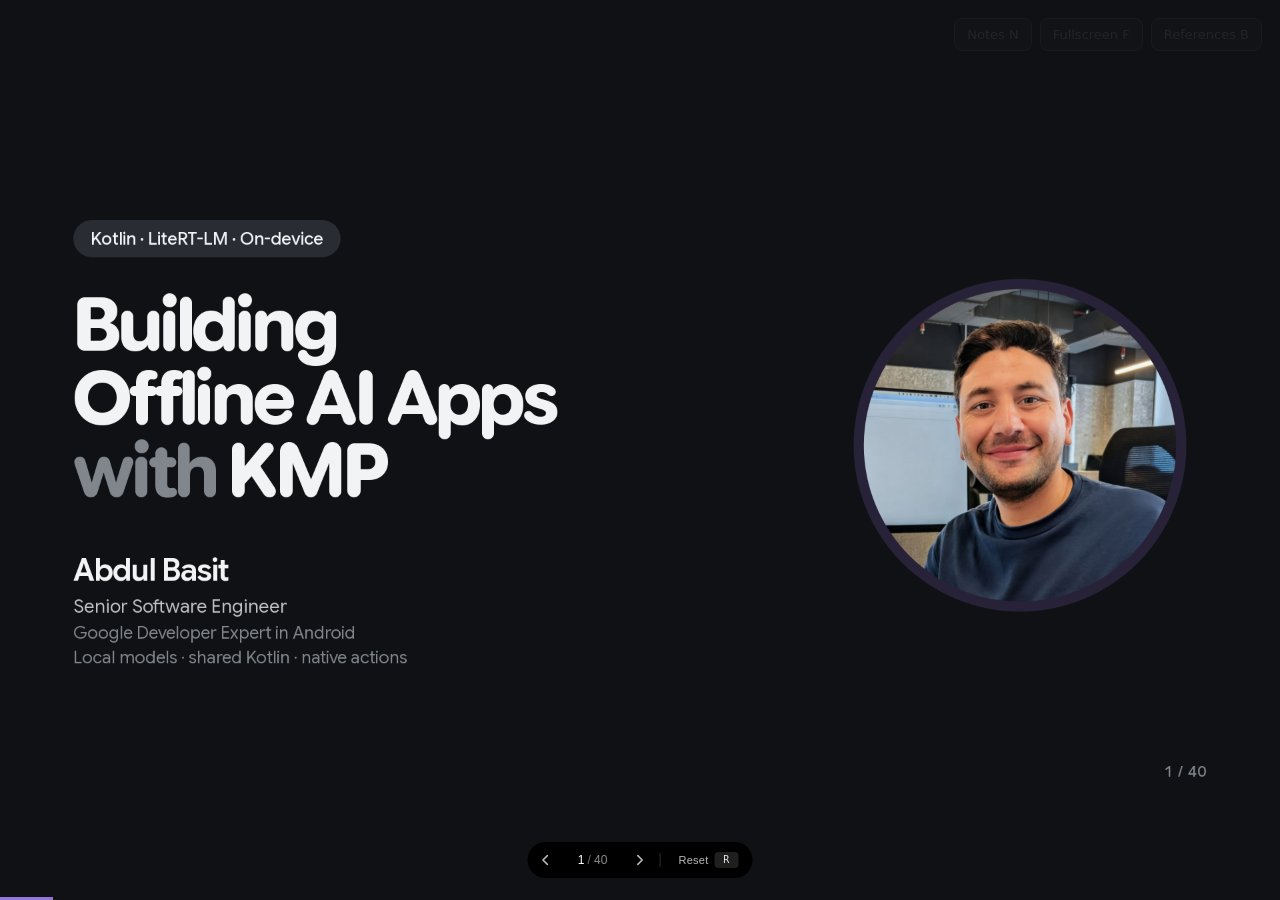
==== commit 6f5abe43: "Teach model formats and annotated KMP streaming examples" ====
--- a/docs/talk/index.html
+++ b/docs/talk/index.html
@@ -9,7 +9,7 @@
 <link href="assets/fonts.css" rel="preconnect"/>
 <link href="assets/fonts.css" rel="stylesheet"/>
 <script src="deck-stage.js"></script>
-<script id="speaker-notes" type="application/json">["0:00–0:30\n\nToday we will run a language model on a phone, connect it to a KMP app, and trace a device action from the user request to native execution. We will start with the model choices, then read the Android and Swift code, and finish with one observable offline action.\n\nTransition → Begin with the familiar cloud request path.", "0:30–1:15\n\nMany AI features follow this familiar cloud-backed pattern. The app sends a request to a remote model and receives its answer over the network. Depending on the app, the input could be a question, photo or voice note. Trace the outward arrow, then the return arrow. This inference path depends on connectivity and a remote service, and the request leaves the phone for processing. Model execution adds its own time too.\n\nPresenter cue: Keep this to the diagram and network dependency; explain the reasons for moving it on the next slide.\n\nSource: https://developers.google.com/edge/litert-lm/overview\n\nTransition → Why would we move that inference step onto the phone?", "1:15–2:15\n\nImagine opening a useful feature on a train or flight and still being able to use it. That is the availability reason for local inference after model setup. A second reason is a deliberate data boundary: this inference request need not be uploaded to a cloud model. Third, removing the network hop can help responsiveness. Fourth, this path avoids hosted-model request charges.\n\nThose are reasons to evaluate local inference, not automatic wins. We pay in downloads, storage, runtime RAM, compute, battery and heat, and the chosen model must still pass the task. Local inference alone does not make the whole app private or compliant. Device generation can be slower, and fresh online facts may still require another architecture.\n\nPresenter cue: Lead with the use case, then point to the four reasons. Do not promise instant inference or zero total cost.\n\nSource: https://developers.google.com/edge/litert-lm/overview\n\nTransition → What components must the phone run?", "2:15–3:00\n\nThe model file holds learned numerical values. The runtime loads that compatible artifact and performs generation. The application supplies a request and receives generated output. Once the model and tokenizer are provisioned, this inference path does not need a cloud-model call. Follow the device boundary in the diagram; the phone now supplies storage, memory and compute.\n\nTransition → Which kinds of model can perform the job?", "3:00–4:00\n\nChoose the job first. A text instruction model can draft or extract. A multimodal model accepts other input types, such as images or audio, if the app implements that pipeline. A tool specialist focuses on selecting functions and arguments. Base models learn continuation; instruct models receive further training to follow requests. The examples shown illustrate those roles; they are not a list of verified demo artifacts.\n\nIf asked: Base and instruction tuning are another axis. A base model is trained to continue its inputs. An instruct model receives further training to respond to requests such as “extract these tasks.” Input type, tuning and specialization can overlap in one model. They are not mutually exclusive boxes or consequences of parameter count.\n\nThese are model-family examples, not a claim that each artifact was loaded or measured in our demo. Local AI also includes embedding, classification, vision and speech models; this talk focuses on generative models and app integration, not implementing every task family.\n\nSources: https://huggingface.co/google/gemma-3-1b-it ; https://gemma.ai/models/gemma-4/model-card/ ; https://gemma.ai/models/functiongemma/model-card/\n\nTransition → What model families and sizes could we evaluate?", "4:00–5:00\n\nM means million learned parameters; B means billion. We will unpack that term on the next slide. Gemma is one option, not the whole mobile-model landscape. Within Gemma 3, 270M and 1B are text-only; 4B adds image input, and the family also includes larger 12B and 27B variants. Do not assume every size fits a phone. Qwen3 has compact 0.6B and 1.7B text models. Llama 3.2 has 1B and 3B text variants. SmolLM2 spans 135M, 360M and 1.7B.\n\nThese examples compare learned parameter counts, not download sizes or speed. Pick a candidate for your task, then check the exact converted artifact, chat format, runtime support, license and phone resources. This talk does not claim every listed model ran in our app.\n\nIf asked: This is a deliberately small, non-exhaustive set rather than a claim about the latest releases. Gemma 3n E2B/E4B use effective-size naming, which is different from total stored parameters. FunctionGemma is specialized and needs its own protocol. The repository’s app-managed LiteRT-LM route is also distinct from system-provided models such as Gemini Nano or Apple Foundation Models.\n\nSources: https://gemma.ai/models/gemma-3/ ; https://huggingface.co/Qwen/Qwen3-0.6B ; https://huggingface.co/Qwen/Qwen3-1.7B ; https://huggingface.co/meta-llama/Llama-3.2-1B-Instruct ; https://huggingface.co/HuggingFaceTB/SmolLM2-1.7B-Instruct\n\nTransition → What do the parts of those model names mean?", "5:00–6:15\n\nRead Gemma 3, 1B, and IT separately. Gemma 3 names the model family/generation. 1B means approximately one billion numerical parameters learned during training. IT means instruction-tuned. 270M means approximately 270 million parameters. A parameter count is not a download size, a speed benchmark, or a guarantee of quality.\n\nA converted artifact may also carry a precision label. That describes how stored numerical values are represented. The same parameter count at different precisions can have different weight-storage budgets. Check the exact artifact and runtime rather than guessing from a family name.\n\nIf asked: A context-window number is different again: it counts how many tokens can be considered during generation, not parameters or bits. We will see tokens after quantization. Some model names report effective rather than total parameters, so treat the simple 1B example as an introduction, not a parser for every model name.\n\nSources: official Gemma 3 artifact card; https://huggingface.co/docs/transformers/quantization/concept_guide\n\nTransition → How many bits store each numerical value?", "6:15–7:15\n\nA bit has two possible values: zero or one. Two bits produce four patterns: 00, 01, 10 and 11. Four bits provide sixteen codes; eight bits provide 256. Eight bits make one byte. For a simple quantizer, these codes map onto a limited set of numerical levels.\n\nFP16 means 16-bit floating point. INT8 and INT4 mean 8-bit and 4-bit integer representations. A smaller representation needs fewer bytes per stored weight. Quantization uses those codes to approximate numerical values.\n\nThis is separate from parameter count, context length and a phone’s 64-bit architecture.\n\nIf asked: Real formats combine integer codes with scales and sometimes zero-points. Not every tensor uses the same precision, and runtime computation can use a different precision from stored weights.\n\nSources: https://huggingface.co/docs/transformers/quantization/concept_guide ; https://developers.google.com/edge/litert/quantization/quantization_spec\n\nTransition → How do limited numerical levels approximate learned weights?", "7:15–8:45\n\nUse the four codes we just introduced. In this toy 2-bit quantizer, they map to 0.00, 0.25, 0.50 and 0.75. A weight of 0.73 is approximated by 0.75, introducing +0.02 error. Quantization changes representation precision; it does not remove parameters. This is intuition, not the exact algorithm used by a particular Gemma artifact.\n\nNow multiply. One billion weights times four bits is four billion bits. Divide by eight bits per byte to get half a billion bytes: 0.5 decimal GB of idealized INT4 weight payload. FP16 and INT8 give 2.0 and 1.0 GB respectively under the same simplified assumptions.\n\nReal files add scales, metadata and other tensors, and may mix precisions. Runtime RAM also includes caches, buffers and activations. A 0.5 GB weight payload does not mean the app fits into 0.5 GB RAM. Lower precision can affect quality, and hardware/kernel support determines speed. Re-test the actual task on the actual artifact and device.\n\nSources: https://developers.google.com/edge/litert/quantization/quantization_spec ; https://huggingface.co/docs/transformers/quantization/concept_guide\n\nTransition → How do those saved weights produce text?", "8:45–10:15\n\nSaved weights were learned during training. Inference uses them with a prompt; a supplied fact changes the current context, not the saved weights. A tokenizer splits text into pieces and maps them to IDs. Tokens may be words, parts of words or punctuation; exact splits depend on the tokenizer. Prefill processes the supplied instructions, note and included history. At each decode step the model scores possible next tokens; the runtime selects one, appends it and repeats until a stop condition or output limit. Sampling can make successive runs differ.\n\nInstructions, input, history and the growing response share a context budget. More context can mean more prefill time and runtime memory. The app chooses what to include and leaves response headroom. Decoded chunks can stream into shared UI state through Kotlin Flow; a chunk need not equal one token.\n\n\nIf asked: Current shared defaults reserve 768 estimated output tokens from a 4096 baseline, leaving 3328 estimated input tokens. History preparation subtracts system/current-message estimates. Counts are heuristic, not the actual artifact tokenizer. iOS native capacity is not explicitly the same Android setting.\n\nSources: PromptBuilder.kt in the current local working tree; https://huggingface.co/docs/transformers/llm_tutorial\n\nTransition → Which runtime performs these generation steps in this app?", "10:15–11:45\n\nLiteRT-LM is Google AI Edge’s runtime and APIs for on-device language-model inference. It loads a compatible model, runs conversations and streams generated text. Our app supplies prompts and decides what to do with the response.\n\nYou may also recognize MediaPipe’s LLM Inference API from older examples. That specific API is now maintenance-only; Google recommends migrating it to LiteRT-LM. This does not mean all MediaPipe tasks are retired. This repository already uses LiteRT-LM: Kotlin on Android and a Swift bridge on iOS. Gemma is the model family, LiteRT-LM is the runtime, and KMP shares the application behavior.\n\nSources: https://developers.google.com/edge/litert-lm/overview ; https://developers.google.com/edge/mediapipe/solutions/genai/llm_inference ; current platform adapters.\n\nTransition → Place LiteRT-LM behind the Android and iOS adapters.", "11:45–13:00\n\nKMP shares the behavior around the model: Compose UI, prompts, state, parsing, argument checks and routing. The GemmaInference contract is in commonMain. Both platforms provide a Kotlin actual adapter.\n\nAndroid calls LiteRT-LM's Kotlin SDK. iOS connects its Kotlin adapter to Swift through notifications. Both adapters turn native runtime output into Kotlin Flow. Keep the focus here on ownership and boundaries; the startup-policy slide explains initialization after we see the shared API. Tool selection follows this demo's shared prompted-JSON route on both platforms.\n\nThe same clipboard tool can share its name, arguments and routing while Android uses ClipboardManager and iOS uses UIPasteboard. Lifecycle, permissions and hardware still need platform-specific implementation and tests.\n\n\nSources:\nLocal working tree: corresponding project source files.\nSources: current local working tree, reviewed for this revision.\ncomposeApp/src/androidMain/kotlin/org/abma/offlinelai_kmp/inference/GemmaInference.android.kt\ncomposeApp/src/iosMain/kotlin/org/abma/offlinelai_kmp/inference/GemmaInference.ios.kt\niosApp/iosApp/InferenceBridge.swift\n\nTransition → Read the common Kotlin boundary first.", "13:00–14:15\n\nThe shared app sees a small Kotlin boundary: load a compatible local artifact, then collect decoded text chunks through Flow. The expect declaration defines the shared contract; each actual implementation connects to its native runtime.\n\nThis excerpt is abridged. A chunk need not be one token, and matching method signatures do not establish identical native behavior. Keep product rules in shared code and test startup, cancellation and effects on both platforms.\n\n\nIf asked: The current main chat uses generateConversationResponse to pass system instructions, history and the user prompt as structured roles. The full API also includes updateConfig, generateResponseWithHistory, isModelLoaded, getLoadingProgress and close. Android applies sampler settings. This iOS bridge intentionally uses native sampler defaults. Both current load paths await native initialization, and both forward cancellation/close. These are source-level facts, not a completed physical-device benchmark.\n\nSources: current local working tree, GemmaInference.kt, GemmaInference.android.kt, GemmaInference.ios.kt and iosApp/iosApp/InferenceBridge.swift.\n\nTransition → Now follow loadModel into each native engine.", "14:15–16:15\n\nThe common loadModel method reaches these native initialization paths. Android constructs EngineConfig with the model path, selected backend and cache directory, creates Engine, and calls initialize. The helper is invoked with GPU first and CPU if GPU initialization fails. Swift constructs its EngineConfig with the same kind of model path and cache location, chooses GPU, creates Engine, and awaits initialize.\n\nBoth load paths wait for native initialization before reporting ready. Sharing a signature does not establish equal backend support, loading cost or latency. Provision the artifact first and measure initialization, first visible text and completion separately.\n\nPresenter cue: Trace modelPath → config → Engine → initialize on both sides. The snippets are source-derived abridgements; Android token/image limits and error checks are omitted for readability. The full Android EngineConfig is near207–218, initialization immediately after it; Swift initialization is near181–190 in the reviewed working tree.\n\nSources: GemmaInference.android.kt ; iosApp/iosApp/InferenceBridge.swift.\n\nTransition → With a loaded engine, how can generated text request an application action?", "16:15–18:00\n\nAsk: what is the weather in Riyadh today? Model weights alone are not a live weather feed. Function calling lets the model request information from a function the app has described.\n\nThe tool contract names get_weather, describes current conditions and requires a location string. The model proposes Riyadh as the location; it has not fetched anything yet. The app validates the argument, calls a weather provider, and sends the result back. Only then can the model compose an answer from that fresh result.\n\nThe displayed 26°C and sunny are mock values for teaching, not today’s observation or a captured response. This app does not implement the weather tool.\n\nPresenter cue: Trace contract → proposed call → provider lookup → returned result → model answer. Emphasize that the application performs the external call.\n\nIf asked: Google’s Gemini guide illustrates weather function calling. Provider APIs differ in exact schema and result messages; the slide’s function syntax is conceptual. A production lookup also needs location disambiguation, units, errors and an observation time. Do not silently turn provider failure into invented weather. A fresh data source is separate from model training.\n\nSource: https://ai.google.dev/gemini-api/docs/function-calling\n\nDiagram credit: Google Gemini API documentation, https://ai.google.dev/gemini-api/docs/function-calling . The supplied original diagram illustrates the general function-call flow, not a weather-specific API. Image licensed under the documentation’s stated terms; attribution retained here and in the slide caption.\n\nTransition → Keep function calling, move inference locally, and change from remote weather to a device flashlight action.\nDiagram note: The main sequence is a presentation-width adaptation of the tool branch in Google’s general diagram. Google’s unmodified original is preserved on reference29. The optional direct-answer/extra-function branches are in that original; this slide traces the weather lookup branch only.\n", "18:00–19:45\n\nMove the inference step onto the phone. The contract, proposed call and app-owned execution remain the same idea, but today’s live weather would still require a network-backed tool. We now switch to a local device action: turn off the flashlight.\n\nRead the complete small request. The system instructions describe toggle_torch and its required Boolean enable argument, then define the response format. History is empty. The user asks OFF, so the illustrative expected proposal contains enable=false. No native code has run yet.\n\nPresenter cue: Point to SYSTEM, then USER, then the expected proposal. Do not read every instruction aloud. Tool instructions accompany the app’s default-persona chat generations; they are not learned permanently by the model.\n\nIf asked: This is a self-contained teaching request, not a raw app capture. The companion complete-tool-request.md contains the source-derived full nine-tool default prompt. The actual builder combines persona, optional pinned context and tool descriptions, then sends system text, prepared history and user text separately. Specialized/custom personas and standalone extraction workflows use different prompts. A cached weather report must show its observation time and may be stale.\n\nSources: ToolPrompt.kt; ChatViewModel.kt currentCombinedSystemPrompt; PromptBuilder.kt; GenerateResponseUseCase.kt; complete-tool-request.md.\n\nTransition → Where does this tool contract come from in our application code?", "19:45–21:45\n\nThe screenshot is the real createDefaultToolRegistry function. It constructs the shared registry from nine handler instances. Point to ToggleTorchTool, which handles our running flashlight example, and CopyToClipboardTool, which we will use in the live demonstration. The model did not discover these functions; the app selected the available handlers.\n\nEach handler owns a ToolSpec with its name, description and argument contract. The shared prompt builder reads the registry’s specs to describe the tools. After generation, ToolRegistry matches a proposed name to one of these handlers. An unknown name produces an error result. The selected handler validates its inputs before delegating to native code.\n\nThis is the app’s shared registry, not LiteRT-LM ToolSet registration. The screenshot shows registration only; we will trace dispatch after the generation examples.\n\nPresenter cue: Point to ToggleTorchTool and CopyToClipboardTool in the actual source capture. Do not read all nine names.\n\nSources: Tooling.kt ToolRegistry, createDefaultToolRegistry and ToolHandler.spec; ToolPrompt.kt.\n\nTransition → How do both native runtimes receive the same system instructions and user request?", "21:45–23:45\n\nNow the variables have a concrete meaning: systemPrompt contains the tool instructions we just read, and userPrompt asks to turn the flashlight off. The loaded engine is already available. These are shortened new-conversation excerpts, with empty history.\n\nOn Android, ConversationConfig receives systemInstruction. The conversation accepts the user message separately and produces text through a callback. On iOS, the Swift config receives a system Message; sendMessageStream emits chunks. Our postToken helper forwards those chunks through notifications into Kotlin Flow.\n\nBoth return generated text to shared Kotlin. The shared parser extracts a proposed call, and its handler validates it before a native action. Neither excerpt registers SDK tools or automatically executes a flashlight function.\n\nIf asked: The snippets use shorter local names and assume a nonblank systemPrompt. The actual Android callback extracts Content.Text, calls trySend and handles completion/errors within callbackFlow. Swift postToken is a project helper, not a LiteRT-LM API. Real history, sampler configuration, cancellation and cleanup are omitted here; the earlier startup slide and source code cover those concerns. Swift also exposes native tool APIs. Both current platforms choose the shared prompting route.\n\nSources: GemmaInference.android.kt generateConversationResponse; iosApp/iosApp/InferenceBridge.swift; GemmaInference.ios.kt callbackFlow bridge.\n\nTransition → The Android SDK also offers tool registration; compare that optional route with the app’s implementation.", "23:45–25:15\n\nSDK means Software Development Kit: the runtime library and APIs we integrate into our application. Google AI Edge LiteRT-LM’s Kotlin SDK can derive a tool contract from a ToolSet’s annotated Kotlin functions. @Tool supplies a description; @ToolParam supplies the parameter description; Kotlin’s function name and parameter type supply their corresponding contract information. The example deliberately calls the function toggle_torch to match that exposed name.\n\nPresenter cue: The left snippet is an illustrative integration option. Its injected run callback represents app-owned native work and status reporting; torchTools must be instantiated with that implementation. This is not code already wired into our demo. Engine creation, callback implementation and initialization are omitted. Calls that block belong off the UI thread.\n\nThe right snippet registers that instance with tools=listOf(tool(torchTools)). automaticToolCalling=false selects manual handling, so the application can inspect reply.toolCalls and apply its checks before dispatch. In automatic mode, the SDK invokes registered functions and returns their results to the model. Manual handling must submit results if another model turn should continue. Neither route establishes intent or permissions.\n\nIf asked — app wiring and integration details: Our current Android AND iOS chat implementations instead use the preceding prompted-proposal route. iOS prompting is an app choice; Swift also exposes native tool APIs. SDK tool calls use Map<String,Any?> arguments, while our shared handlers use JsonObject, so normalization is required to reuse those checks. Use a compatible tool-capable artifact/template and pin versions.\n\nSources: https://raw.githubusercontent.com/google-ai-edge/LiteRT-LM/v0.14.0/kotlin/java/com/google/ai/edge/litertlm/Tool.kt ; https://raw.githubusercontent.com/google-ai-edge/LiteRT-LM/v0.14.0/kotlin/java/com/google/ai/edge/litertlm/Config.kt ; pinned v0.14.0 Kotlin getting_started.md; current local app code.\n\nTransition → Return to the prompted route this app implements and follow a proposal into native execution.", "25:15–27:00\n\nTrace the same flashlight-OFF request, rather than another abstract API. First define the name and Boolean argument. A runtime can expose that definition through SDK registration; our current app exposes it through shared prompt instructions. The model returns a proposal, not a completed action.\n\nIn this app, extractToolCall normalizes generated text into a shared ToolCall with a JsonObject. The registered torch handler requires exactly the enable key and a real JSON Boolean. Invalid requests stop before native execution. A valid request reaches the platform adapter, which can still fail because hardware or permissions are unavailable. Show the resulting status in the UI.\n\nOur app displays the native result and ends this operation. Returning that result to the model for another turn would require an additional conversation loop.\n\nPresenter cue: Read the literal proposal on the slide. Follow its tool name through extractToolCall into ToggleTorchTool, then follow the enable value into the native call. Contrast a native success with a missing-hardware error; neither outcome is known at proposal time.\n\nIf asked — continuing conversations: ChatViewModel.handleToolCall currently does not feed its result into another model turn. A continuing loop must submit the result, handle subsequent responses and enforce loop limits. Android SDK automatic mode offers orchestration; manual mode leaves it to the app. SDK arguments need adaptation before reuse of this app’s JsonObject checks.\n\nSources: current local ToolPrompt.kt, Tooling.kt, GenerateResponseUseCase.kt and ChatViewModel.kt; pinned LiteRT-LM v0.14.0 Kotlin getting_started.md.\n\nTransition → What can still go wrong after parsing and type checks?", "27:00–28:00\n\nA correctly typed proposal can still contradict the user. If the user says “Do not change the flashlight” and the model proposes enable=true, the Boolean shape can pass while the action is wrong. Each handler needs its own validation, and consequential actions may need review before execution. The current chat dispatches automatically after its implemented checks; confirmation is a product recommendation.\n\nNative execution can also fail because the device has no available torch or access is restricted. Report the API result or error; do not treat a generated success sentence as evidence of a device effect.\n\nSources: Tooling.kt ; ChatViewModel.kt ; current native action adapters.\n\nTransition → Inspect a real proposed call and its observable device effect.", "28:00–35:00\n\nBefore switching examples: the flashlight call showed the dispatch path. For the live run, use another registered device tool whose result everyone can inspect: copy_to_clipboard.\n\nAsk someone for a two-digit number to make this input specific to the live run. Use it instead of 47 in the displayed request.\n\nThe phone has airplane mode on and Wi-Fi off. This demonstrated path uses local inference. Watch three things: the actual copy_to_clipboard proposal, the app's device result, then the phrase appearing when pasted into an empty local field on the phone. A generated “Copied!” sentence is not proof of a clipboard effect.\n\nIf the model proposes the wrong action, show the failure honestly. The important pattern is an inspectable proposal followed by an observable native result.\n\nPresenter cues — preparation, not spoken script:\nName the actual rehearsed artifact filename/precision, backend and phone before starting. These must come from the real setup; a model-family example or estimated size is not a measured setup.\nRehearse the exact build, artifact and phone first. Provision and load the model before disconnecting. Mirror by USB without tethering. With scrcpy use --no-clipboard-autosync. Type and long-press Paste on the phone; a laptop paste shortcut can inject its clipboard.\nExpected shape, not captured output: <<{\"tool\":\"copy_to_clipboard\",\"arguments\":{\"text\":\"Essex lantern <number>\"}}>>.\nPlanned demonstration: four minutes. The remainder of this slot is reserved for audience interaction, device delays and recovery; do not fill it with another unplanned live feature. At34:15 stop retrying and show the resources/Q&A page by35:00. If the run finishes early, begin questions rather than adding filler.\n\nTransition → Keep the repository QR visible and open questions.", "35:00–40:00 | Q&A\n\nThe repository contains the shared prompt, parser, handlers and native adapters. Follow ToolPrompt.kt for tool instructions, GenerateResponseUseCase.kt for extracting proposals, and Tooling.kt for registry and handler behavior. The live run used the actual artifact, backend and phone named during the demonstration. These are the sources to inspect if you want to reproduce that path. Let’s take questions.\n\nPresenter cue: Keep the project QR visible. Open Q&A no later than 35:00; finish at 40:00. Optional references begin at 24.\n\nSource: https://github.com/SEAbdulbasit/OfflineAI-KMP", "OPTIONAL REFERENCE — outside the timed forward talk\n\nHere is the useful feature: turn a short meeting note into a draft the user can inspect. The screenshot is our real iOS-simulator input screen before inference. It is UI evidence only; it is not a captured successful model response. The separate draft is illustrative expected output.\n\nSara will update the slides, but no deadline was agreed. We want that task, owner Sara, and deadline null. We do not want to infer a deadline from another person's sentence or turn a casual discussion into a commitment. That small, checkable transformation is our running example.\n\n\n\n\nSources: workshop/visuals/ios-notes-source.jpg; DemoSamples.kt in the current local project.", "OPTIONAL REFERENCE — outside the timed forward talk\n\nRead the two fictional commitments. Ask whose task has Friday as a deadline. Sara owns the slide update; no deadline was agreed for that task. Omar owns the Android recording with Friday as its deadline.\n\nThe right side is one illustrative expected item, not a captured model result and not the complete response. The app expects an items array. Keep task and evidence as exact source substrings; keep absent deadline null. The original sample includes further commitments and discussion, omitted here to focus the example.\n\nThe parser checks that evidence occurs in the source, that task occurs in the evidence, and that non-null owner and deadline occur there too. This can reject unsupported fields, but an overly broad evidence span can still contain the wrong person’s deadline. Exact matches do not establish semantic attribution or whether a statement is a commitment. Keep the review step and evaluate those cases explicitly.\n\n\nSources: DemoSamples.kt notesPrompt and parseNotes, DemoScreen.kt Action Items to Review.", "OPTIONAL REFERENCE — outside the timed forward talk\n\nThis is a second narrow feature: answer only from a supplied local reference. The fictional workshop section has ID venue and says the workshop is in Room Cedar on level 2. The prompt includes the sections directly. There is no embedding pipeline, vector database, PDF ingestion or implemented retrieval system in this demo.\n\nFor the location question, an expected response names the known section and copies an exact quote. For a Wi-Fi password question, no supplied section contains that information, so the expected response is null/null. These examples are teaching outputs, not measured model results.\n\nIf asked — parser details: parseFaq checks that the sourceId exists and the quote is a nonblank exact substring of that section. It also handles null/null as no answer. Those checks do not prove the quote answers the question: a model can select a real but irrelevant sentence. Evaluate supported, unsupported and irrelevant-quote cases separately.\n\n\n\n\nSources: DemoSamples.kt sections, faqPrompt and parseFaq; DemoController.kt.", "OPTIONAL REFERENCE — outside the timed forward talk\n\nKeep the same flashlight feature while testing three different things. First a requested action: “Turn off the flashlight” should produce enable=false, and the native effect must be inspected. Second a no-action case: “Do not change the flashlight” should not dispatch a tool at all. Third invalid arguments: a quoted Boolean or extra key must be rejected before native execution.\n\nThese are expected test cases, not a claimed model pass rate. Check selection and intent, argument validation, and the actual device outcome separately. A valid JSON shape or generated success message proves only part of the chain.\n\nRecord the exact artifact, runtime, backend and phone. Measure cold load, first visible chunk and total completion separately. A Boolean argument passing validation does not establish hardware success.\n\nIf asked: The note-extraction workflow needs its own cases for commitments, missing fields and unrelated deadlines. That is a different task’s test set; do not switch examples while explaining the tool-call tests here.\n\nSources: ToggleTorchTool in Tooling.kt; ToggleTorchToolTest.kt; current metrics and platform tool adapters.", "OPTIONAL REFERENCE — outside the timed forward talk\n\nWalk the audience through the actual recovery paths. Model readiness is checked before running; the model-required UI guides the user to Settings. The workflow preserves its input. A new run clears the previous result, and failed validation shows an error rather than a new validated result. Raw generated text remains available for inspection. The user can shorten or edit the input and retry.\n\nA rejected torch argument is a separate boundary: it produces an invalid-request tool result before native execution. Do not generalize this strict guard to every tool; clipboard parsing is currently simpler.\n\nCancellation produces “Generation stopped. You can edit the input and try again.” The controller releases the generation slot and restores its non-running state. This slide describes implemented branches, not a claimed set of observed model failures. A complete manual alternative is a recommended product extension.\n\n\nSources: current DemoController.kt, DemoScreen.kt and Tooling.kt.", "BACKUP — Google’s original function-calling diagram\n\nThis is Google’s unmodified general diagram from its Gemini API guide, not a weather-specific diagram. The main weather slide uses a wide, weather-labelled adaptation so the arrows and text are readable on a presentation screen. In the original, Gemini may answer directly, propose a function, or continue with another function after receiving a result. The application executes functions.\n\nSource: https://ai.google.dev/gemini-api/docs/function-calling\nImage: https://www.gstatic.com/cloud-cms/6fae8435a773b720d5db0c8746efb318.png\n", "OPTIONAL REFERENCE — outside the timed forward talk\n\nBACKUP — App-owned execution responsibilities\n\nOnly step two belongs to the model. First, the app describes its tools in the prompt; the model does not discover Kotlin functions by itself. Second, the model proposes a name and arguments. Third, the registry checks the name and the registered handler checks its inputs. Our torch handler requires a JSON Boolean and exactly the allowed key. Validation strength is handler-specific; the clipboard handler currently uses simpler extraction.\n\nA schema in a prompt does not enforce those rules or establish intent. Fourth, the native API runs subject to permissions and hardware. Fifth, the app reports the actual API result or error.\n\nThis app displays the result directly. Feeding it into another model turn would require loop limits, state and recovery handling.\n\n\nSources:\nhttps://gemma.ai/models/functiongemma/formatting/\nLocal working tree: see the corresponding project source file.", "OPTIONAL REFERENCE — outside the timed forward talk\n\nBACKUP — iOS Swift Bridge (iosApp/iosApp/InferenceBridge.swift)\n\nThis is the Swift side behind the same `Flow<String>` contract. `InferenceBridge` creates a LiteRT-LM conversation, loops over `conversation.sendMessageStream(message)`, and calls our helper `postToken(chunk.toString)`.\n\n`postToken` is a project helper—not a LiteRT-LM API—that posts `GemmaTokenResponse` via `NotificationCenter`, which `GemmaInference.ios.kt` observes inside `callbackFlow`.\n\nCurrent lifecycle: Kotlin loadModel resolves the artifact and waits for GemmaLoadDone or GemmaLoadError from Swift native initialization. Unfinished collection cancellation posts GemmaCancelRequest, and close posts GemmaCloseRequest. Swift cancels the active conversation/task and clears its engine reference on close. Kotlin includes sampling values in the generation payload, but Swift intentionally leaves samplerConfig nil and uses the model/runtime defaults. The bridge now creates a structured conversation with system/history messages. Native tool APIs also exist in the local Swift wrapper, but this app does not register them: it prompts for custom JSON and routes the parsed proposal through shared handlers. Describe these implemented paths separately from physical-device verification.\n\nSources:\nLocal working tree: corresponding project source file.\nLocal working tree: corresponding project source file.\nhttps://developers.google.com/edge/litert-lm/swift", "OPTIONAL REFERENCE — outside the timed forward talk\n\nBACKUP — Structured Text Draft (DemoSamples.kt)\n\nHere's the expected JSON shape behind our note-to-action-items demo in `DemoSamples.kt`. The fictional rehearsal note has Sara (no deadline), Omar (Friday), Lina (Thursday), plus a dark-theme discussion with no commitment.\n\n`notesPrompt` asks for JSON, null for missing fields, and an exact evidence sentence copied from the note. The parser uses ignoreUnknownKeys=false to reject unknown fields; that is parser configuration, not prompt enforcement. `parseNotes` verifies the JSON shape and checks that each supplied task, owner and deadline matches text inside its evidence, and that `evidence` appears verbatim in the source note.\n\nSources:\nLocal working tree: corresponding project source file.", "OPTIONAL REFERENCE — outside the timed forward talk\n\nBACKUP — Source Checks vs. Meaning (DemoSamples.kt & DemoSamplesTest.kt)\n\nDeterministic substring checks catch a lot, but not everything.\n- Sara + `null` passes and is a real commitment.\n- Sara + `Friday` is rejected *if* the evidence is Sara's own sentence (because \"Friday\" isn't in it)—though a multi-sentence evidence span could still smuggle in Omar's Friday.\n- The dark-theme sentence passes substring checks because the words are really in the note, even though nobody committed to building it.\n\nThat's why `DemoSamplesTest.kt` explicitly documents this boundary: deterministic checks verify grounding in text, not semantic intent.\n\nSources:\nLocal working tree: corresponding project source file.\nLocal working tree: corresponding project source file.", "OPTIONAL REFERENCE — outside the timed forward talk\n\nBACKUP — Model & Runtime Compatibility\n\nFour things have to line up: exact converted artifact, pinned runtime version, chat template/input types, and device RAM + context budget + license.\n\nIn this repo: Kotlin 2.4.0, Compose Multiplatform 1.11.1, Android LiteRT-LM 0.14.0 (`libs.versions.toml`), and iOS `CLiteRTLM.xcframework` 0.13.1 (`LiteRTWrapper/Package.swift`).\n\nIf asked about system models: this app uses an app-managed compatible model artifact through LiteRT-LM. The on-device configurations of Gemini Nano / ML Kit GenAI and Apple's Foundation Models are separate system-model routes; availability, APIs and guarantees differ from this app-managed runtime.\n\nSources:\nhttps://developers.google.com/edge/litert-lm/overview\nhttps://gemma.ai/models/functiongemma/formatting/\nLocal working tree: corresponding project source file.\nLocal working tree: corresponding project source file.", "OPTIONAL REFERENCE — outside the timed forward talk\n\nBACKUP — Model-family examples\n\nGemma 3 1B IT is a compact text-only instruction-tuned example. Gemma 4 E2B also accepts image and audio inputs, so using those capabilities needs a matching artifact, runtime and app input pipeline.\n\nFunctionGemma 270M specializes in tool use and has its own call format. It is not interchangeable with this project's prompted JSON envelope; supporting its protocol needs an appropriate integration.\n\nThese are selection examples, not measured performance results from this app. Start with a compatible artifact that passes task checks on the actual target phone. File size alone does not establish runtime RAM fit.\n\nUse only if asked about model families; return to Q&A.\n\n\n\nSources:\nhttps://gemma.ai/models/gemma-3/\nhttps://gemma.ai/models/gemma-4/model-card/\nhttps://gemma.ai/models/functiongemma/model-card/\nhttps://gemma.ai/models/functiongemma/formatting/", "OPTIONAL REFERENCE — outside the timed forward talk\n\nBACKUP — Local Reference Answers (DemoSamples.kt)\n\nOur second bundled demo is a tiny local FAQ with four short fictional sections (`venue`, `setup`, `offline`, `help`) injected straight into the prompt—no vector database, no embeddings, and no PDF parser.\n\nFor \"Where is the workshop?\", the expected JSON quotes the exact sentence from `[venue]`. For \"What is the Wi-Fi password?\" (which isn't in the reference), it must return `null` for both `sourceId` and `quote`. `parseFaq` checks that `sourceId` exists and the quote appears verbatim in that section—great for small, curated offline references.\n\nA quote existing in the source does not prove it answers the question. Check relevance separately; an unsupported question should produce the null response rather than an invented answer.\n\nSources:\nLocal working tree: corresponding project source file.", "OPTIONAL REFERENCE — outside the timed forward talk\n\nBACKUP — Choosing a bounded task\n\nStart with narrow transformations: extracting fields, classifying short text, or drafting a concise summary. Our note-to-task draft is useful because its fields can be checked against the source. Small local models are not a substitute for fresh external facts or dependable unrestricted multi-step reasoning.\n\nThe tradeoff is a product decision per feature: evaluate task quality, target-device resources and required information. A missing model or a failed generation should leave a usable manual workflow. That is a UX recommendation; the current screenshot shows the app's model-required state. Local and remote features can coexist.\n\n\nSources: the task checks in DemoSamples.kt and Tooling.kt; model cards linked in the model-selection appendix.", "OPTIONAL REFERENCE — outside the timed forward talk\n\nThe common method loads a model on both platforms, but startup policy differs. Android tries GPU, then CPU if initialization fails, and attempts warm-up. This iOS bridge initializes on GPU and preserves native sampler defaults.\n\nBoth current implementations await initialization and forward cancellation and close. Equal method signatures still do not establish equal resource cost or behavior.\n\nDefine the same phases before measuring: artifact provisioned, engine initialized, any warm-up, first visible chunk, then completion. Measure each device rather than comparing unlike phases.\n\n\nIf asked: This is a lesson drawn from the current implementation, not a claim that we observed a particular device failure or speedup. The iOS bridge shown has no Android-style CPU-fallback sequence. Swift samplerConfig is intentionally nil so the model/runtime defaults are used. Both adapters now forward cancel/close; older notes saying otherwise are obsolete.\n\nSources: current local working tree, GemmaInference.android.kt, GemmaInference.ios.kt and iosApp/iosApp/InferenceBridge.swift."]</script>
+<script id="speaker-notes" type="application/json">["0:00–0:30\n\nToday we will run a language model on a phone, connect it to a KMP app, and trace a device action from the user request to native execution. We will start with the model choices, then read the Android and Swift code, and finish with one observable offline action.\n\nTransition → Begin with the familiar cloud request path.", "0:30–1:15\n\nMany AI features follow this familiar cloud-backed pattern. The app sends a request to a remote model and receives its answer over the network. Depending on the app, the input could be a question, photo or voice note. Trace the outward arrow, then the return arrow. This inference path depends on connectivity and a remote service, and the request leaves the phone for processing. Model execution adds its own time too.\n\nPresenter cue: Keep this to the diagram and network dependency; explain the reasons for moving it on the next slide.\n\nSource: https://developers.google.com/edge/litert-lm/overview\n\nTransition → Why would we move that inference step onto the phone?", "1:15–2:15\n\nImagine opening a useful feature on a train or flight and still being able to use it. That is the availability reason for local inference after model setup. A second reason is a deliberate data boundary: this inference request need not be uploaded to a cloud model. Third, removing the network hop can help responsiveness. Fourth, this path avoids hosted-model request charges.\n\nThose are reasons to evaluate local inference, not automatic wins. We pay in downloads, storage, runtime RAM, compute, battery and heat, and the chosen model must still pass the task. Local inference alone does not make the whole app private or compliant. Device generation can be slower, and fresh online facts may still require another architecture.\n\nPresenter cue: Lead with the use case, then point to the four reasons. Do not promise instant inference or zero total cost.\n\nSource: https://developers.google.com/edge/litert-lm/overview\n\nTransition → Which model capabilities can an app choose?", "2:15–3:15\n\nChoose the job first. A text instruction model can draft or extract. A multimodal model accepts other input types, such as images or audio, if the app implements that pipeline. A tool specialist focuses on selecting functions and arguments. Base models learn continuation; instruct models receive further training to follow requests. The examples shown illustrate those roles; they are not a list of verified demo artifacts.\n\nIf asked: Base and instruction tuning are another axis. A base model is trained to continue its inputs. An instruct model receives further training to respond to requests such as “extract these tasks.” Input type, tuning and specialization can overlap in one model. They are not mutually exclusive boxes or consequences of parameter count.\n\nThese are model-family examples, not a claim that each artifact was loaded or measured in our demo. Local AI also includes embedding, classification, vision and speech models; this talk focuses on generative models and app integration, not implementing every task family.\n\nSources: https://huggingface.co/google/gemma-3-1b-it ; https://gemma.ai/models/gemma-4/model-card/ ; https://gemma.ai/models/functiongemma/model-card/\n\nTransition → What model families and sizes could we evaluate?", "3:15–4:15\n\nM means million learned parameters; B means billion. We will unpack that term on the next slide. Gemma is one option, not the whole mobile-model landscape. Within Gemma 3, 270M and 1B are text-only; 4B adds image input, and the family also includes larger 12B and 27B variants. Do not assume every size fits a phone. Qwen3 has compact 0.6B and 1.7B text models. Llama 3.2 has 1B and 3B text variants. SmolLM2 spans 135M, 360M and 1.7B.\n\nThe practical point is that choosing LiteRT-LM does not force us to choose Gemma. Other supported model exports can use the same engine API. A swap can still change the expected chat template, tokenizer, input capabilities and tool format, so evaluate the complete export rather than promising a two-line universal switch. These examples compare learned parameter counts, not download sizes or speed. Pick a candidate for your task, then check the exact converted artifact, chat format, runtime support, license and phone resources. This talk does not claim every listed model ran in our app.\n\nIf asked: This is a deliberately small, non-exhaustive set rather than a claim about the latest releases. Gemma 3n E2B/E4B use effective-size naming, which is different from total stored parameters. FunctionGemma is specialized and needs its own protocol. The repository’s app-managed LiteRT-LM route is also distinct from system-provided models such as Gemini Nano or Apple Foundation Models.\n\nSources: https://gemma.ai/models/gemma-3/ ; https://huggingface.co/Qwen/Qwen3-0.6B ; https://huggingface.co/Qwen/Qwen3-1.7B ; https://huggingface.co/meta-llama/Llama-3.2-1B-Instruct ; https://huggingface.co/HuggingFaceTB/SmolLM2-1.7B-Instruct\n\nTransition → What do the parts of those model names mean?", "4:15–5:15\n\nRead Gemma 3, 1B, and IT separately. Gemma 3 names the model family/generation. 1B means approximately one billion numerical parameters learned during training. IT means instruction-tuned. 270M means approximately 270 million parameters. A parameter count is not a download size, a speed benchmark, or a guarantee of quality.\n\nA converted artifact may also carry a precision label. That describes how stored numerical values are represented. The same parameter count at different precisions can have different weight-storage budgets. Check the exact artifact and runtime rather than guessing from a family name.\n\nIf asked: A context-window number is different again: it counts how many tokens can be considered during generation, not parameters or bits. We will see tokens after quantization. Some model names report effective rather than total parameters, so treat the simple 1B example as an introduction, not a parser for every model name.\n\nSources: official Gemma 3 artifact card; https://huggingface.co/docs/transformers/quantization/concept_guide\n\nTransition → How many bits store each numerical value?", "5:15–6:00\n\nFor model storage, the useful consequence is the number of codes per weight. Four bits provide 16 possible codes. Eight bits make one byte, so two packed 4-bit weight codes can fit in a byte before scales, metadata and alignment. Those codes represent approximate levels; the original floating-point weights are not simply chopped into decimal digits. FP16, INT8 and INT4 name different numerical representations, not different parameter counts.\n\nPresenter cue: Spend at most 45 seconds here. Establish the byte calculation, then demonstrate the approximation on the quantization slide.\n\nSource: https://developers.google.com/edge/litert/models/post_training_quantization\n\nTransition → How do we map a learned value to one of those smaller codes?", "6:00–7:30\n\nFor a smaller toy example, use 2 bits, which give four codes. Map them to 0.00, 0.25, 0.50 and 0.75. A weight of 0.73 is approximated by 0.75, introducing +0.02 error. Quantization changes representation precision; it does not remove parameters. This is intuition, not the exact algorithm used by a particular Gemma artifact.\n\nNow multiply. One billion weights times four bits is four billion bits. Divide by eight bits per byte to get half a billion bytes: 0.5 decimal GB of idealized INT4 weight payload. FP16 and INT8 give 2.0 and 1.0 GB respectively under the same simplified assumptions.\n\nReal files add scales, metadata and other tensors, and may mix precisions. Runtime RAM also includes caches, buffers and activations. A 0.5 GB weight payload does not mean the app fits into 0.5 GB RAM. Lower precision can affect quality, and hardware/kernel support determines speed. Re-test the actual task on the actual artifact and device.\n\nSources: https://developers.google.com/edge/litert/quantization/quantization_spec ; https://huggingface.co/docs/transformers/quantization/concept_guide\n\nTransition → How do those saved weights produce text?", "7:30–9:15\n\nSaved weights were learned during training. Inference uses them with a prompt; a supplied fact changes the current context, not the saved weights. A tokenizer splits text into pieces and maps them to IDs. Tokens may be words, parts of words or punctuation; exact splits depend on the tokenizer. Prefill processes the supplied instructions, note and included history. At each decode step the model scores possible next tokens; the runtime selects one, appends it and repeats until a stop condition or output limit. Sampling can make successive runs differ.\n\nInstructions, input, history and the growing response share a context budget. More context can mean more prefill time and runtime memory. The app chooses what to include and leaves response headroom. Decoded chunks can stream into shared UI state through Kotlin Flow; a chunk need not equal one token.\n\n\nIf asked: Current shared defaults reserve 768 estimated output tokens from a 4096 baseline, leaving 3328 estimated input tokens. History preparation subtracts system/current-message estimates. Counts are heuristic, not the actual artifact tokenizer. iOS native capacity is not explicitly the same Android setting.\n\nSources: PromptBuilder.kt in the current local working tree; https://huggingface.co/docs/transformers/llm_tutorial\n\nTransition → Which runtime handles this generation on our phones?", "9:15–10:30\n\nLiteRT is the layer that executes converted model computation on the selected device backend. LiteRT-LM adds the language-model orchestration: model resources, tokenization, prefill and decode through LiteRT, conversation management and streamed text. Our KMP app supplies the prompts and decides what the generated response means for the product. Keeping those layers distinct explains why choosing a model file and choosing a runtime library are separate decisions.\n\nYou may also recognize MediaPipe’s LLM Inference API from older examples. That specific API is now maintenance-only; Google recommends migrating it to LiteRT-LM. This does not mean all MediaPipe tasks are retired. This repository already uses LiteRT-LM: Kotlin on Android and a Swift bridge on iOS. Gemma is the model family, LiteRT-LM is the runtime, and KMP shares the application behavior.\n\nSources: https://developers.google.com/edge/litert-lm/overview ; https://developers.google.com/edge/mediapipe/solutions/genai/llm_inference ; current platform adapters.\n\nTransition → Which model file should we give that runtime?", "10:30–11:45\n\nA model family and precision still do not tell us which file to download. A .litertlm bundle packages converted model components, weights, a tokenizer and metadata for LiteRT-LM. Start with a compatible pre-converted export for the runtime we chose.\n\nOlder MediaPipe LLM examples often use .task bundles. Some LiteRT-LM paths also recognize these, so do not treat the suffix as a complete support matrix. Renaming a file does not convert its contents.\n\nFor KMP, a compatible bundle can be reused on Android and iOS. The native runtime libraries and initialization remain platform-specific. Match the export to both runtime versions and chosen backends.\n\nIf asked: Both pinned native format detectors recognize .task, .litertlm and .tflite. Recognition alone does not establish operator, tokenizer, modality or memory compatibility. INT4 is a numerical representation, while .litertlm is a container format. This talk does not claim a particular bundle was physically verified on every platform. GGUF or Safetensors downloads are not direct substitutes for these adapters; obtain a supported conversion.\n\nSources: https://developers.google.com/edge/litert-lm/file_builder ; https://raw.githubusercontent.com/google-ai-edge/LiteRT-LM/v0.14.0/runtime/util/file_format_util.cc ; https://raw.githubusercontent.com/google-ai-edge/LiteRT-LM/v0.13.1/runtime/util/file_format_util.cc\n\nTransition → The bundle is shared data. How do we share the application code while keeping the native engines?", "11:45–13:00\n\nKMP shares the behavior around the model: Compose UI, prompts, state, parsing, argument checks and routing. The GemmaInference contract is in commonMain. Both platforms provide a Kotlin actual adapter.\n\nAndroid calls LiteRT-LM's Kotlin SDK. iOS connects its Kotlin adapter to Swift through notifications. Both adapters turn native runtime output into Kotlin Flow. Keep the focus here on ownership and boundaries; the startup-policy slide explains initialization after we see the shared API. Tool selection follows this demo's shared prompted-JSON route on both platforms.\n\nThe same clipboard tool can share its name, arguments and routing while Android uses ClipboardManager and iOS uses UIPasteboard. Lifecycle, permissions and hardware still need platform-specific implementation and tests.\n\n\nSources:\nLocal working tree: corresponding project source files.\nSources: current local working tree, reviewed for this revision.\ncomposeApp/src/androidMain/kotlin/org/abma/offlinelai_kmp/inference/GemmaInference.android.kt\ncomposeApp/src/iosMain/kotlin/org/abma/offlinelai_kmp/inference/GemmaInference.ios.kt\niosApp/iosApp/InferenceBridge.swift\n\nTransition → Read the common Kotlin boundary first.", "13:00–14:15\n\nThe shared app sees a small Kotlin boundary: load a compatible local artifact, then collect decoded text chunks through Flow. The expect declaration defines the shared contract; each actual implementation connects to its native runtime.\n\nOn Android, callbacks from the Kotlin SDK are forwarded into the Flow. On iOS, the Swift bridge forwards native stream events to the Kotlin adapter, which emits into the same shared Flow. That lets the shared ViewModel update the answer without knowing which native API produced the text. This excerpt is abridged; lifecycle and error handling stay in the implementations.\n\n\nIf asked: The current main chat uses generateConversationResponse to pass system instructions, history and the user prompt as structured roles. The full API also includes updateConfig, generateResponseWithHistory, isModelLoaded, getLoadingProgress and close. Android applies sampler settings. This iOS bridge intentionally uses native sampler defaults. Both current load paths await native initialization, and both forward cancellation/close. These are source-level facts, not a completed physical-device benchmark.\n\nSources: current local working tree, GemmaInference.kt, GemmaInference.android.kt, GemmaInference.ios.kt and iosApp/iosApp/InferenceBridge.swift.\n\nTransition → Now follow loadModel into each native engine.", "14:15–16:15\n\nThe common loadModel method reaches these native initialization paths. Android constructs EngineConfig with the model path, selected backend and cache directory, creates Engine, and calls initialize. The helper is invoked with GPU first and CPU if GPU initialization fails. Swift constructs its EngineConfig with the same kind of model path and cache location, chooses GPU, creates Engine, and awaits initialize.\n\nBoth load paths wait for native initialization before reporting ready. Sharing a signature does not establish equal backend support, loading cost or latency. Provision the artifact first and measure initialization, first visible text and completion separately.\n\nPresenter cue: Trace modelPath → config → Engine → initialize on both sides. The snippets are source-derived abridgements; Android token/image limits and error checks are omitted for readability. The full Android EngineConfig is near207–218, initialization immediately after it; Swift initialization is near181–190 in the reviewed working tree.\n\nSources: GemmaInference.android.kt ; iosApp/iosApp/InferenceBridge.swift.\n\nTransition → With a loaded engine, how can generated text request an application action?", "16:15–18:00\n\nAsk: what is the weather in Riyadh today? Model weights alone are not a live weather feed. Function calling lets the model request information from a function the app has described.\n\nThe tool contract names get_weather, describes current conditions and requires a location string. The model proposes Riyadh as the location; it has not fetched anything yet. The app validates the argument, calls a weather provider, and sends the result back. Only then can the model compose an answer from that fresh result.\n\nThe displayed 26°C and sunny are mock values for teaching, not today’s observation or a captured response. This app does not implement the weather tool.\n\nPresenter cue: Trace contract → proposed call → provider lookup → returned result → model answer. Emphasize that the application performs the external call.\n\nIf asked: Google’s Gemini guide illustrates weather function calling. Provider APIs differ in exact schema and result messages; the slide’s function syntax is conceptual. A production lookup also needs location disambiguation, units, errors and an observation time. Do not silently turn provider failure into invented weather. A fresh data source is separate from model training.\n\nSource: https://ai.google.dev/gemini-api/docs/function-calling\n\nDiagram credit: Google Gemini API documentation, https://ai.google.dev/gemini-api/docs/function-calling . The supplied original diagram illustrates the general function-call flow, not a weather-specific API. Image licensed under the documentation’s stated terms; attribution retained here and in the slide caption.\n\nTransition → Keep function calling, move inference locally, and change from remote weather to a device flashlight action.\nDiagram note: The main sequence is a presentation-width adaptation of the tool branch in Google’s general diagram. Google’s unmodified original is preserved on reference 30. The optional direct-answer/extra-function branches are in that original; this slide traces the weather lookup branch only.\n", "18:00–19:45\n\nMove the inference step onto the phone. The contract, proposed call and app-owned execution remain the same idea, but today’s live weather would still require a network-backed tool. We now switch to a local device action: turn off the flashlight.\n\nRead the complete small request. The system instructions describe toggle_torch and its required Boolean enable argument, then define the response format. History is empty. The user asks OFF, so the illustrative expected proposal contains enable=false. No native code has run yet.\n\nPresenter cue: Point to SYSTEM, then USER, then the expected proposal. Do not read every instruction aloud. Tool instructions accompany the app’s default-persona chat generations; they are not learned permanently by the model.\n\nIf asked: This is a self-contained teaching request, not a raw app capture. The companion complete-tool-request.md contains the source-derived full nine-tool default prompt. The actual builder combines persona, optional pinned context and tool descriptions, then sends system text, prepared history and user text separately. Specialized/custom personas and standalone extraction workflows use different prompts. A cached weather report must show its observation time and may be stale.\n\nSources: ToolPrompt.kt; ChatViewModel.kt currentCombinedSystemPrompt; PromptBuilder.kt; GenerateResponseUseCase.kt; complete-tool-request.md.\n\nTransition → Where does this tool contract come from in our application code?", "19:45–21:45\n\nThe screenshot is the real createDefaultToolRegistry function. It constructs the shared registry from nine handler instances. Point to ToggleTorchTool, which handles our running flashlight example, and CopyToClipboardTool, which we will use in the live demonstration. The model did not discover these functions; the app selected the available handlers.\n\nEach handler owns a ToolSpec with its name, description and argument contract. The shared prompt builder reads the registry’s specs to describe the tools. After generation, ToolRegistry matches a proposed name to one of these handlers. An unknown name produces an error result. The selected handler validates its inputs before delegating to native code.\n\nThis is the app’s shared registry, not LiteRT-LM ToolSet registration. The screenshot shows registration only; we will trace dispatch after the generation examples.\n\nPresenter cue: Point to ToggleTorchTool and CopyToClipboardTool in the actual source capture. Do not read all nine names.\n\nSources: Tooling.kt ToolRegistry, createDefaultToolRegistry and ToolHandler.spec; ToolPrompt.kt.\n\nTransition → How do both native runtimes receive the same system instructions and user request?", "21:45–23:45\n\nNow the variables have a concrete meaning: systemPrompt contains the tool instructions we just read, and userPrompt asks to turn the flashlight off. The loaded engine is already available. These are shortened new-conversation excerpts, with empty history.\n\nOn Android, ConversationConfig receives systemInstruction. The conversation accepts the user message separately and produces text through a callback. On iOS, the Swift config receives a system Message; sendMessageStream emits chunks. Our postToken helper forwards those chunks through notifications into Kotlin Flow.\n\nBoth return generated text to shared Kotlin. The shared parser extracts a proposed call, and its handler validates it before a native action. Neither excerpt registers SDK tools or automatically executes a flashlight function.\n\nIf asked: The snippets use shorter local names and assume a nonblank systemPrompt. The actual Android callback extracts Content.Text, calls trySend and handles completion/errors within callbackFlow. Swift postToken is a project helper, not a LiteRT-LM API. Real history, sampler configuration, cancellation and cleanup are omitted here; the earlier startup slide and source code cover those concerns. Swift also exposes native tool APIs. Both current platforms choose the shared prompting route.\n\nSources: GemmaInference.android.kt generateConversationResponse; iosApp/iosApp/InferenceBridge.swift; GemmaInference.ios.kt callbackFlow bridge.\n\nTransition → How does that native text stream update shared UI state, and when is a tool proposal ready to dispatch?", "23:45–25:15\n\nThe native APIs stream text, but the UI needs more than an ever-growing string. Our shared use case exposes three sealed results: Streaming, Complete and Error. This is our KMP application API, not the Flutter package’s response types.\n\nFollow the highlighted branch. partialResponse already contains the full text received so far, so updateStreamingMessage replaces the displayed content. Adding it with += would repeat earlier prefixes. When the flow emits Complete, the ViewModel either handles the parsed tool proposal or finishes an ordinary answer. Errors have a separate branch. The when expression is exhaustive because all result types are covered.\n\nPresenter cue: Start with the highlighted two lines, then point to completion and error. The surrounding coroutine, history trimming, tool allowlist and live metrics are omitted. Nested result classes are imported for short names, and combinedSystemPrompt is shortened to systemPrompt. The real use case accumulates native chunks before emitting cumulative Streaming results. It extracts a tool proposal only after generation ends.\n\nSources: composeApp/src/commonMain/kotlin/org/abma/offlinelai_kmp/ui/viewmodel/ChatViewModel.kt:628–654 ; composeApp/src/commonMain/kotlin/org/abma/offlinelai_kmp/domain/usecase/GenerateResponseUseCase.kt:20–39,85–120.\n\nTransition → The preceding code uses our prompted proposal format. What can the Android SDK handle for us instead?", "25:15–26:30\n\nSDK means Software Development Kit: the runtime library and APIs we integrate into our application. Google AI Edge LiteRT-LM’s Kotlin SDK can derive a tool contract from a ToolSet’s annotated Kotlin functions. @Tool supplies a description; @ToolParam supplies the parameter description; Kotlin’s function name and parameter type supply their corresponding contract information. The example deliberately calls the function toggle_torch to match that exposed name.\n\nPresenter cue: The left snippet is an illustrative integration option. Its injected run callback represents app-owned native work and status reporting; torchTools must be instantiated with that implementation. This is not code already wired into our demo. Engine creation, callback implementation and initialization are omitted. Calls that block belong off the UI thread.\n\nThe right snippet registers that instance with tools=listOf(tool(torchTools)). automaticToolCalling=false selects manual handling, so the application can inspect reply.toolCalls and apply its checks before dispatch. In automatic mode, the SDK invokes registered functions and returns their results to the model. Manual handling must submit results if another model turn should continue. Neither route establishes intent or permissions.\n\nIf asked — app wiring and integration details: Our current Android AND iOS chat implementations instead use the preceding prompted-proposal route. iOS prompting is an app choice; Swift also exposes native tool APIs. SDK tool calls use Map<String,Any?> arguments, while our shared handlers use JsonObject, so normalization is required to reuse those checks. Use a compatible tool-capable artifact/template and pin versions.\n\nSources: https://raw.githubusercontent.com/google-ai-edge/LiteRT-LM/v0.14.0/kotlin/java/com/google/ai/edge/litertlm/Tool.kt ; https://raw.githubusercontent.com/google-ai-edge/LiteRT-LM/v0.14.0/kotlin/java/com/google/ai/edge/litertlm/Config.kt ; pinned v0.14.0 Kotlin getting_started.md; current local app code.\n\nTransition → Return to the prompted route this app implements and follow a proposal into native execution.", "26:30–28:00\n\nTrace the same flashlight-OFF request, rather than another abstract API. First define the name and Boolean argument in the shared ToolSpec. The prompt builder includes those instructions so the model knows the available tool and parameter. The model returns a proposal, not a completed action.\n\nIn this app, extractToolCall normalizes generated text into a shared ToolCall with a JsonObject. The registered torch handler requires exactly the enable key and a real JSON Boolean. Invalid requests stop before native execution. A valid request reaches the platform adapter, which can still fail because hardware or permissions are unavailable. Show the resulting status in the UI.\n\nOur app displays the native result and ends this operation. Returning that result to the model for another turn would require an additional conversation loop.\n\nPresenter cue: Read the literal proposal on the slide. Follow its tool name through extractToolCall into ToggleTorchTool, then follow the enable value into the native call. Contrast a native success with a missing-hardware error; neither outcome is known at proposal time.\n\nIf asked — continuing conversations: ChatViewModel.handleToolCall currently does not feed its result into another model turn. A continuing loop must submit the result, handle subsequent responses and enforce loop limits. Android SDK automatic mode offers orchestration; manual mode leaves it to the app. SDK arguments need adaptation before reuse of this app’s JsonObject checks.\n\nSources: current local ToolPrompt.kt, Tooling.kt, GenerateResponseUseCase.kt and ChatViewModel.kt; pinned LiteRT-LM v0.14.0 Kotlin getting_started.md.\n\nTransition → What can still go wrong after parsing and type checks?", "28:00–29:00\n\nA correctly typed proposal can still contradict the user. If the user says “Do not change the flashlight” and the model proposes enable=true, the Boolean shape can pass while the action is wrong. Each handler needs its own validation, and consequential actions may need review before execution. The current chat dispatches automatically after its implemented checks; confirmation is a product recommendation.\n\nNative execution can also fail because the device has no available torch or access is restricted. Report the API result or error; do not treat a generated success sentence as evidence of a device effect.\n\nSources: Tooling.kt ; ChatViewModel.kt ; current native action adapters.\n\nTransition → Inspect a real proposed call and its observable device effect.", "29:00–35:00\n\nBefore switching examples: the flashlight call showed the dispatch path. For the live run, use another registered device tool whose result everyone can inspect: copy_to_clipboard.\n\nAsk someone for a two-digit number to make this input specific to the live run. Use it instead of 47 in the displayed request.\n\nThe phone has airplane mode on and Wi-Fi off. This demonstrated path uses local inference. Watch three things: the actual copy_to_clipboard proposal, the app's device result, then the phrase appearing when pasted into an empty local field on the phone. A generated “Copied!” sentence is not proof of a clipboard effect.\n\nIf the model proposes the wrong action, show the failure honestly. The important pattern is an inspectable proposal followed by an observable native result.\n\nPresenter cues — preparation, not spoken script:\nName the actual rehearsed artifact filename/precision, backend and phone before starting. These must come from the real setup; a model-family example or estimated size is not a measured setup.\nRehearse the exact build, artifact and phone first. Provision and load the model before disconnecting. Mirror by USB without tethering. With scrcpy use --no-clipboard-autosync. Type and long-press Paste on the phone; a laptop paste shortcut can inject its clipboard.\nExpected shape, not captured output: <<{\"tool\":\"copy_to_clipboard\",\"arguments\":{\"text\":\"Essex lantern <number>\"}}>>.\nPlanned demonstration: four minutes. The remainder of this slot is reserved for audience interaction, device delays and recovery; do not fill it with another unplanned live feature. At 34:15 stop retrying and show the resources/Q&A page by 35:00. If the run finishes early, begin questions rather than adding filler.\n\nTransition → Keep the repository QR visible and open questions.", "35:00–40:00 | Q&A\n\nThe repository contains the shared prompt, parser, handlers and native adapters. Follow ToolPrompt.kt for tool instructions, GenerateResponseUseCase.kt for extracting proposals, and Tooling.kt for registry and handler behavior. The live run used the actual artifact, backend and phone named during the demonstration. These are the sources to inspect if you want to reproduce that path. Let’s take questions.\n\nPresenter cue: Keep the project QR visible. Open Q&A no later than 35:00; finish at 40:00. Optional references begin at 25.\n\nSource: https://github.com/SEAbdulbasit/OfflineAI-KMP", "OPTIONAL REFERENCE — outside the timed forward talk\n\nHere is the useful feature: turn a short meeting note into a draft the user can inspect. The screenshot is our real iOS-simulator input screen before inference. It is UI evidence only; it is not a captured successful model response. The separate draft is illustrative expected output.\n\nSara will update the slides, but no deadline was agreed. We want that task, owner Sara, and deadline null. We do not want to infer a deadline from another person's sentence or turn a casual discussion into a commitment. That small, checkable transformation is our running example.\n\n\n\n\nSources: workshop/visuals/ios-notes-source.jpg; DemoSamples.kt in the current local project.", "OPTIONAL REFERENCE — outside the timed forward talk\n\nRead the two fictional commitments. Ask whose task has Friday as a deadline. Sara owns the slide update; no deadline was agreed for that task. Omar owns the Android recording with Friday as its deadline.\n\nThe right side is one illustrative expected item, not a captured model result and not the complete response. The app expects an items array. Keep task and evidence as exact source substrings; keep absent deadline null. The original sample includes further commitments and discussion, omitted here to focus the example.\n\nThe parser checks that evidence occurs in the source, that task occurs in the evidence, and that non-null owner and deadline occur there too. This can reject unsupported fields, but an overly broad evidence span can still contain the wrong person’s deadline. Exact matches do not establish semantic attribution or whether a statement is a commitment. Keep the review step and evaluate those cases explicitly.\n\n\nSources: DemoSamples.kt notesPrompt and parseNotes, DemoScreen.kt Action Items to Review.", "OPTIONAL REFERENCE — outside the timed forward talk\n\nThis is a second narrow feature: answer only from a supplied local reference. The fictional workshop section has ID venue and says the workshop is in Room Cedar on level 2. The prompt includes the sections directly. There is no embedding pipeline, vector database, PDF ingestion or implemented retrieval system in this demo.\n\nFor the location question, an expected response names the known section and copies an exact quote. For a Wi-Fi password question, no supplied section contains that information, so the expected response is null/null. These examples are teaching outputs, not measured model results.\n\nIf asked — parser details: parseFaq checks that the sourceId exists and the quote is a nonblank exact substring of that section. It also handles null/null as no answer. Those checks do not prove the quote answers the question: a model can select a real but irrelevant sentence. Evaluate supported, unsupported and irrelevant-quote cases separately.\n\n\n\n\nSources: DemoSamples.kt sections, faqPrompt and parseFaq; DemoController.kt.", "OPTIONAL REFERENCE — outside the timed forward talk\n\nKeep the same flashlight feature while testing three different things. First a requested action: “Turn off the flashlight” should produce enable=false, and the native effect must be inspected. Second a no-action case: “Do not change the flashlight” should not dispatch a tool at all. Third invalid arguments: a quoted Boolean or extra key must be rejected before native execution.\n\nThese are expected test cases, not a claimed model pass rate. Check selection and intent, argument validation, and the actual device outcome separately. A valid JSON shape or generated success message proves only part of the chain.\n\nRecord the exact artifact, runtime, backend and phone. Measure cold load, first visible chunk and total completion separately. A Boolean argument passing validation does not establish hardware success.\n\nIf asked: The note-extraction workflow needs its own cases for commitments, missing fields and unrelated deadlines. That is a different task’s test set; do not switch examples while explaining the tool-call tests here.\n\nSources: ToggleTorchTool in Tooling.kt; ToggleTorchToolTest.kt; current metrics and platform tool adapters.", "OPTIONAL REFERENCE — outside the timed forward talk\n\nWalk the audience through the actual recovery paths. Model readiness is checked before running; the model-required UI guides the user to Settings. The workflow preserves its input. A new run clears the previous result, and failed validation shows an error rather than a new validated result. Raw generated text remains available for inspection. The user can shorten or edit the input and retry.\n\nA rejected torch argument is a separate boundary: it produces an invalid-request tool result before native execution. Do not generalize this strict guard to every tool; clipboard parsing is currently simpler.\n\nCancellation produces “Generation stopped. You can edit the input and try again.” The controller releases the generation slot and restores its non-running state. This slide describes implemented branches, not a claimed set of observed model failures. A complete manual alternative is a recommended product extension.\n\n\nSources: current DemoController.kt, DemoScreen.kt and Tooling.kt.", "BACKUP — Google’s original function-calling diagram\n\nThis is Google’s unmodified general diagram from its Gemini API guide, not a weather-specific diagram. The main weather slide uses a wide, weather-labelled adaptation so the arrows and text are readable on a presentation screen. In the original, Gemini may answer directly, propose a function, or continue with another function after receiving a result. The application executes functions.\n\nSource: https://ai.google.dev/gemini-api/docs/function-calling\nImage: https://www.gstatic.com/cloud-cms/6fae8435a773b720d5db0c8746efb318.png\n", "OPTIONAL REFERENCE — outside the timed forward talk\n\nBACKUP — App-owned execution responsibilities\n\nOnly step two belongs to the model. First, the app describes its tools in the prompt; the model does not discover Kotlin functions by itself. Second, the model proposes a name and arguments. Third, the registry checks the name and the registered handler checks its inputs. Our torch handler requires a JSON Boolean and exactly the allowed key. Validation strength is handler-specific; the clipboard handler currently uses simpler extraction.\n\nA schema in a prompt does not enforce those rules or establish intent. Fourth, the native API runs subject to permissions and hardware. Fifth, the app reports the actual API result or error.\n\nThis app displays the result directly. Feeding it into another model turn would require loop limits, state and recovery handling.\n\n\nSources:\nhttps://gemma.ai/models/functiongemma/formatting/\nLocal working tree: see the corresponding project source file.", "OPTIONAL REFERENCE — outside the timed forward talk\n\nBACKUP — iOS Swift Bridge (iosApp/iosApp/InferenceBridge.swift)\n\nThis is the Swift side behind the same `Flow<String>` contract. `InferenceBridge` creates a LiteRT-LM conversation, loops over `conversation.sendMessageStream(message)`, and calls our helper `postToken(chunk.toString)`.\n\n`postToken` is a project helper—not a LiteRT-LM API—that posts `GemmaTokenResponse` via `NotificationCenter`, which `GemmaInference.ios.kt` observes inside `callbackFlow`.\n\nCurrent lifecycle: Kotlin loadModel resolves the artifact and waits for GemmaLoadDone or GemmaLoadError from Swift native initialization. Unfinished collection cancellation posts GemmaCancelRequest, and close posts GemmaCloseRequest. Swift cancels the active conversation/task and clears its engine reference on close. Kotlin includes sampling values in the generation payload, but Swift intentionally leaves samplerConfig nil and uses the model/runtime defaults. The bridge now creates a structured conversation with system/history messages. Native tool APIs also exist in the local Swift wrapper, but this app does not register them: it prompts for custom JSON and routes the parsed proposal through shared handlers. Describe these implemented paths separately from physical-device verification.\n\nSources:\nLocal working tree: corresponding project source file.\nLocal working tree: corresponding project source file.\nhttps://developers.google.com/edge/litert-lm/swift", "OPTIONAL REFERENCE — outside the timed forward talk\n\nBACKUP — Structured Text Draft (DemoSamples.kt)\n\nHere's the expected JSON shape behind our note-to-action-items demo in `DemoSamples.kt`. The fictional rehearsal note has Sara (no deadline), Omar (Friday), Lina (Thursday), plus a dark-theme discussion with no commitment.\n\n`notesPrompt` asks for JSON, null for missing fields, and an exact evidence sentence copied from the note. The parser uses ignoreUnknownKeys=false to reject unknown fields; that is parser configuration, not prompt enforcement. `parseNotes` verifies the JSON shape and checks that each supplied task, owner and deadline matches text inside its evidence, and that `evidence` appears verbatim in the source note.\n\nSources:\nLocal working tree: corresponding project source file.", "OPTIONAL REFERENCE — outside the timed forward talk\n\nBACKUP — Source Checks vs. Meaning (DemoSamples.kt & DemoSamplesTest.kt)\n\nDeterministic substring checks catch a lot, but not everything.\n- Sara + `null` passes and is a real commitment.\n- Sara + `Friday` is rejected *if* the evidence is Sara's own sentence (because \"Friday\" isn't in it)—though a multi-sentence evidence span could still smuggle in Omar's Friday.\n- The dark-theme sentence passes substring checks because the words are really in the note, even though nobody committed to building it.\n\nThat's why `DemoSamplesTest.kt` explicitly documents this boundary: deterministic checks verify grounding in text, not semantic intent.\n\nSources:\nLocal working tree: corresponding project source file.\nLocal working tree: corresponding project source file.", "OPTIONAL REFERENCE — outside the timed forward talk\n\nBACKUP — Model & Runtime Compatibility\n\nFour things have to line up: exact converted artifact, pinned runtime version, chat template/input types, and device RAM + context budget + license.\n\nIn this repo: Kotlin 2.4.0, Compose Multiplatform 1.11.1, Android LiteRT-LM 0.14.0 (`libs.versions.toml`), and iOS `CLiteRTLM.xcframework` 0.13.1 (`LiteRTWrapper/Package.swift`).\n\nIf asked about system models: this app uses an app-managed compatible model artifact through LiteRT-LM. The on-device configurations of Gemini Nano / ML Kit GenAI and Apple's Foundation Models are separate system-model routes; availability, APIs and guarantees differ from this app-managed runtime.\n\nSources:\nhttps://developers.google.com/edge/litert-lm/overview\nhttps://gemma.ai/models/functiongemma/formatting/\nLocal working tree: corresponding project source file.\nLocal working tree: corresponding project source file.", "OPTIONAL REFERENCE — outside the timed forward talk\n\nBACKUP — Model-family examples\n\nGemma 3 1B IT is a compact text-only instruction-tuned example. Gemma 4 E2B also accepts image and audio inputs, so using those capabilities needs a matching artifact, runtime and app input pipeline.\n\nFunctionGemma 270M specializes in tool use and has its own call format. It is not interchangeable with this project's prompted JSON envelope; supporting its protocol needs an appropriate integration.\n\nThese are selection examples, not measured performance results from this app. Start with a compatible artifact that passes task checks on the actual target phone. File size alone does not establish runtime RAM fit.\n\nUse only if asked about model families; return to Q&A.\n\n\n\nSources:\nhttps://gemma.ai/models/gemma-3/\nhttps://gemma.ai/models/gemma-4/model-card/\nhttps://gemma.ai/models/functiongemma/model-card/\nhttps://gemma.ai/models/functiongemma/formatting/", "OPTIONAL REFERENCE — outside the timed forward talk\n\nBACKUP — Local Reference Answers (DemoSamples.kt)\n\nOur second bundled demo is a tiny local FAQ with four short fictional sections (`venue`, `setup`, `offline`, `help`) injected straight into the prompt—no vector database, no embeddings, and no PDF parser.\n\nFor \"Where is the workshop?\", the expected JSON quotes the exact sentence from `[venue]`. For \"What is the Wi-Fi password?\" (which isn't in the reference), it must return `null` for both `sourceId` and `quote`. `parseFaq` checks that `sourceId` exists and the quote appears verbatim in that section—great for small, curated offline references.\n\nA quote existing in the source does not prove it answers the question. Check relevance separately; an unsupported question should produce the null response rather than an invented answer.\n\nSources:\nLocal working tree: corresponding project source file.", "OPTIONAL REFERENCE — outside the timed forward talk\n\nBACKUP — Choosing a bounded task\n\nStart with narrow transformations: extracting fields, classifying short text, or drafting a concise summary. Our note-to-task draft is useful because its fields can be checked against the source. Small local models are not a substitute for fresh external facts or dependable unrestricted multi-step reasoning.\n\nThe tradeoff is a product decision per feature: evaluate task quality, target-device resources and required information. A missing model or a failed generation should leave a usable manual workflow. That is a UX recommendation; the current screenshot shows the app's model-required state. Local and remote features can coexist.\n\n\nSources: the task checks in DemoSamples.kt and Tooling.kt; model cards linked in the model-selection appendix.", "OPTIONAL REFERENCE — outside the timed forward talk\n\nThe common method loads a model on both platforms, but startup policy differs. Android tries GPU, then CPU if initialization fails, and attempts warm-up. This iOS bridge initializes on GPU and preserves native sampler defaults.\n\nBoth current implementations await initialization and forward cancellation and close. Equal method signatures still do not establish equal resource cost or behavior.\n\nDefine the same phases before measuring: artifact provisioned, engine initialized, any warm-up, first visible chunk, then completion. Measure each device rather than comparing unlike phases.\n\n\nIf asked: This is a lesson drawn from the current implementation, not a claim that we observed a particular device failure or speedup. The iOS bridge shown has no Android-style CPU-fallback sequence. Swift samplerConfig is intentionally nil so the model/runtime defaults are used. Both adapters now forward cancel/close; older notes saying otherwise are obsolete.\n\nSources: current local working tree, GemmaInference.android.kt, GemmaInference.ios.kt and iosApp/iosApp/InferenceBridge.swift.", "OPTIONAL REFERENCE — outside the timed forward talk\n\nThese are SDK integration illustrations, not the current app’s image pipeline. The current native initialization and shared chat API are text-only. Adding an image argument alone cannot enable a text-only model or engine.\n\nUse a compatible multimodal .litertlm export. Configure visionBackend with the supported backend before initializing the engine: Backend.GPU() in the pinned Kotlin API, .gpu in Swift. Both snippets assume that work is already complete and imagePath is a readable absolute local path. Resolve or copy picker URIs into an accessible file first. Kotlin also supports Content.ImageBytes(ByteArray); Swift supports .imageData(Data).\n\nAndroid sends Contents containing image and text and collects Flow<Message>. The use block keeps the conversation open until collection completes. Swift sends a Message containing image and text and iterates an AsyncThrowingStream<Message,Error>. Release the Swift conversation when finished; its deinitializer deletes the native handle. Cancel active work and handle errors in production code; these details are omitted here. Neither SDK uses the Flutter-specific TextResponse/ThinkingResponse classes in the reference image. Separate reasoning or tool events require the actual model/API protocol; do not present arbitrary text as a typed reasoning channel.\n\nSources: https://raw.githubusercontent.com/google-ai-edge/LiteRT-LM/v0.14.0/docs/api/kotlin/getting_started.md ; https://raw.githubusercontent.com/google-ai-edge/LiteRT-LM/v0.14.0/kotlin/java/com/google/ai/edge/litertlm/Message.kt ; vendored iosApp/LiteRTWrapper/Sources/LiteRTLM/Message.swift, Conversation.swift and Config.swift.\n\nPresenter cue: Open only if asked about extending beyond text. Highlight the image content line on each platform. Return to Q&A."]</script>
 <!--
   Design tokens and shared components live at the top of the <style> block.
   Demo recordings are expected in assets/demo/ — each window shows the exact
@@ -347,7 +347,7 @@
 </div>
 </div>
 </div>
-<div class="foot"><span class="pg" style="margin-left:auto">1 / 38</span></div>
+<div class="foot"><span class="pg" style="margin-left:auto">1 / 40</span></div>
 </section><section data-label="The cloud round trip">
 <div class="pad">
 <p class="kicker r">How cloud AI features work</p>
@@ -370,10 +370,8 @@
 <div class="card p" style="width:430px;height:360px;display:flex;flex-direction:column;justify-content:space-between;background:var(--surface-2)"><div class="icon-tile" style="background:var(--surface-3);color:var(--ink)"><svg fill="none" stroke="currentColor" stroke-linecap="round" stroke-linejoin="round" stroke-width="2" viewbox="0 0 24 24"><path d="M17.5 19H7a5 5 0 1 1 .9-9.9A6 6 0 0 1 19 11a4 4 0 0 1-1.5 8z"></path></svg></div><div><div class="h3">Cloud model</div><div class="small" style="margin-top:8px;font-size:26px">Runs the model and replies</div></div></div>
 </div>
 </div>
-<div class="foot"><span class="pg" style="margin-left:auto">2 / 38</span></div>
-</section><section data-label="Why run models offline"><div class="pad"><p class="kicker r">The product reason</p><h2 class="h1 r d1s">Why put the model <span class="c-blue">on the phone?</span></h2><div class="r d2s" style="display:grid;grid-template-columns:1fr 1fr;gap:26px;margin-top:40px"><div class="card" style="padding:36px"><div class="h3">Availability</div><p class="body" style="margin-top:16px">Keep the feature working without signal, once the model is provisioned.</p></div><div class="card" style="padding:36px;background:var(--blue-lo)"><div class="h3">Privacy boundary</div><p class="body" style="margin-top:16px">Avoid sending this inference request to a cloud model.</p></div><div class="card" style="padding:36px"><div class="h3">Network latency</div><p class="body" style="margin-top:16px">Remove the cloud round trip. Still measure generation on the phone.</p></div><div class="card" style="padding:36px"><div class="h3">Serving cost</div><p class="body" style="margin-top:16px">Avoid hosted-model request charges for this path; device resources still cost.</p></div></div><p class="small r d3s" style="margin-top:28px">Choose per feature. Local inference trades cloud dependencies for model downloads, RAM, battery, heat and quality constraints.</p></div><div class="foot"><span class="pg" style="margin-left:auto">3 / 38</span></div></section><section data-label="What runs on the phone"><div class="pad"><p class="kicker r">Change where inference happens</p><h2 class="h1 r d1s">What runs on the phone?</h2>
-<div class="card r d2s" style="margin-top:54px;padding:42px;background:var(--blue-lo)"><div class="small c-blue">ON THE DEVICE · MODEL ALREADY PROVISIONED</div><div class="row" style="margin-top:42px;align-items:center;gap:30px"><div style="flex:1"><div class="h3">User request</div><p class="body" style="margin-top:18px">A question or a note</p></div><div class="h2">→</div><div style="flex:1.4"><div class="h3">Local model + runtime</div><p class="body" style="margin-top:18px">Model file: learned values<br/>Runtime: software that runs inference</p></div><div class="h2">→</div><div style="flex:1"><div class="h3">Generated reply</div><p class="body" style="margin-top:18px">Returned to your app</p></div></div></div>
-<div class="row r d3s" style="margin-top:42px;gap:60px"><div class="grow"><div class="h3">No cloud-model round trip</div><p class="body" style="margin-top:18px">This inference path can work without a connection.</p></div><div class="grow"><div class="h3">The phone does the work</div><p class="body" style="margin-top:18px">Budget storage, runtime RAM, compute, battery and heat.</p></div></div></div><div class="foot"><span class="pg" style="margin-left:auto">4 / 38</span></div></section><section data-label="Model kinds and capabilities"><div class="pad"><p class="kicker r">Choose the job before the file</p><h2 class="h1 r d1s">What kinds of models <span class="c-blue">can run locally?</span></h2><div class="row r d2s" style="gap:28px;margin-top:42px;align-items:stretch"><div class="card grow" style="padding:36px;"><div class="h3">Text instructions</div><p class="body" style="margin-top:18px">Extract, summarize or draft.<br/><br/><span class="c-blue">Gemma 3 1B IT</span><br/>Text-only instruction model.</p></div><div class="card grow" style="padding:36px;"><div class="h3">Multimodal input</div><p class="body" style="margin-top:18px">Use text with images or audio, where supported.<br/><br/><span class="c-blue">Gemma 4 E2B</span><br/>Needs matching input pipelines.</p></div><div class="card grow" style="padding:36px;"><div class="h3">Tool specialization</div><p class="body" style="margin-top:18px">Propose functions and arguments.<br/><br/><span class="c-blue">FunctionGemma 270M</span><br/>Needs its own call protocol.</p></div></div><div class="card r d3s" style="padding:28px 36px;margin-top:28px;background:var(--blue-lo)"><p class="body"><b>Base:</b> trained for continuation. <b>Instruct / IT:</b> further trained to follow requests.<br/>Training, input types and specialization overlap. These are examples, not verified demo artifacts.</p></div></div><div class="foot"><span class="pg" style="margin-left:auto">5 / 38</span></div></section><section data-label="Mobile model families and sizes"><div class="pad"><p class="kicker r">M = million · B = billion learned parameters</p><h2 class="h1 r d1s">Compare families. <span class="c-blue">Then verify the artifact.</span></h2><div class="r d2s" style="margin-top:42px"><div class="row small" style="padding:0 26px 18px;gap:30px"><div style="width:330px">FAMILY</div><div style="width:540px">EXAMPLE PARAMETER COUNTS</div><div class="grow">INPUT / ROLE</div></div><div class="row" style="align-items:center;gap:30px;padding:25px 26px;border-top:2px solid var(--outline)"><div class="h3" style="width:330px">Gemma 3</div><div class="body c-blue" style="width:540px">270M · 1B · 4B</div><div class="body grow">270M / 1B: text · 4B: text + image</div></div><div class="row" style="align-items:center;gap:30px;padding:25px 26px;border-top:2px solid var(--outline)"><div class="h3" style="width:330px">Qwen3</div><div class="body c-blue" style="width:540px">0.6B · 1.7B</div><div class="body grow">Text generation</div></div><div class="row" style="align-items:center;gap:30px;padding:25px 26px;border-top:2px solid var(--outline)"><div class="h3" style="width:330px">Llama 3.2</div><div class="body c-blue" style="width:540px">1B · 3B</div><div class="body grow">Text · base / instruct variants</div></div><div class="row" style="align-items:center;gap:30px;padding:25px 26px;border-top:2px solid var(--outline)"><div class="h3" style="width:330px">SmolLM2</div><div class="body c-blue" style="width:540px">135M · 360M · 1.7B</div><div class="body grow">Compact text models</div></div></div><div class="card r d3s" style="padding:28px 36px;margin-top:28px;background:var(--blue-lo)"><p class="body">A family name is not a runnable artifact. Match the converted file, runtime and phone.</p></div><p class="small r d4s" style="margin-top:24px">Examples to evaluate, not an exhaustive list or a claim that every variant was tested in this app. Larger sizes need more device resources.</p></div><div class="foot"><span class="pg" style="margin-left:auto">6 / 38</span></div></section><section data-label="What 1B IT and INT4 mean"><div class="pad"><p class="kicker r">Parameter count is not a download size</p><h2 class="h1 r d1s">What 1B, IT and INT4 mean</h2><div class="card r d2s" style="margin-top:44px;padding:36px;background:var(--blue-lo)"><div class="h2">Gemma 3 · 1B · IT</div><p class="body" style="margin-top:20px">Family / generation · parameter count · instruction tuning</p></div><div class="row r d3s" style="gap:32px;margin-top:30px"><div class="card grow" style="padding:36px;"><div class="h3">1B parameters</div><p class="body" style="margin-top:18px">One billion learned numerical values.<br/><br/>270M means 270 million.<br/>1B does not mean 1 GB.</p></div><div class="card grow" style="padding:36px;"><div class="h3">A separate precision label</div><p class="body" style="margin-top:18px">FP16, INT8 or INT4 describes how numerical values are represented.<br/><br/>It changes storage per weight.</p></div></div><p class="body r d4s" style="margin-top:28px">Parameter count × bits per weight → a first estimate of weight storage.</p></div><div class="foot"><span class="pg" style="margin-left:auto">7 / 38</span></div></section><section data-label="Bits bytes and weight precision"><div class="pad"><p class="kicker r">The storage prerequisite</p><h2 class="h1 r d1s">What does <span class="c-blue">4-bit</span> mean?</h2><div class="row r d2s" style="gap:32px;margin-top:42px"><div class="card grow" style="padding:36px;"><div class="h3">Bits are binary digits</div><p class="body" style="margin-top:18px">A bit is 0 or 1.<br/><br/><b>2 bits → 4 codes</b><br/><code class="code-inline">00 · 01 · 10 · 11</code><br/><br/><b>8 bits = 1 byte</b></p></div><div class="card grow" style="padding:36px;background:var(--blue-lo)"><div class="h3">Precision labels</div><p class="body" style="margin-top:18px"><b>FP16</b> · 16-bit floating point<br/><br/><b>INT8</b> · 8-bit integers<br/><br/><b>INT4</b> · 4-bit integers</p></div></div><p class="body r d3s" style="margin-top:28px">More bits can represent more values. Quantization maps codes to approximate numerical levels.</p><p class="small r d4s" style="margin-top:22px">Weight precision is separate from parameter count, context length and the phone’s 64-bit architecture.</p></div><div class="foot"><span class="pg" style="margin-left:auto">8 / 38</span></div></section><section data-label="Quantization and weight storage"><div class="pad"><p class="kicker r">Fewer stored levels · an approximation</p><h2 class="h1 r d1s">Quantization trades precision <span class="c-blue">for storage.</span></h2><div class="row r d2s" style="gap:32px;margin-top:42px"><div class="card grow" style="padding:36px;background:var(--blue-lo)"><div class="small c-blue">TOY 2-BIT QUANTIZER</div><div class="h2" style="margin-top:24px">0.73 → 0.75</div><p class="body" style="margin-top:24px">Four codes map to four levels:<br/>0.00 · 0.25 · 0.50 · 0.75<br/><br/>Approximation error: +0.02<br/>Same weight count, fewer stored bits.</p></div><div class="card grow" style="padding:36px"><div class="h3">One billion stored weights</div><p class="body" style="margin-top:22px">FP16 → <b>2.0 GB</b><br/>INT8 → <b>1.0 GB</b><br/>INT4 → <b>0.5 GB</b></p><p class="body c-blue" style="margin-top:28px">1 billion × 4 bits ÷ 8<br/>= 0.5 billion bytes</p><p class="small" style="margin-top:20px">Idealized weight payload · decimal GB</p></div></div><p class="small r d3s" style="margin-top:28px">Real formats add scales and metadata. Runtime RAM adds caches and buffers. Re-test quality; lower precision does not guarantee faster inference.</p></div><div class="foot"><span class="pg" style="margin-left:auto">9 / 38</span></div></section><section data-label="How a prompt becomes streamed text">
+<div class="foot"><span class="pg" style="margin-left:auto">2 / 40</span></div>
+</section><section data-label="Why run models offline"><div class="pad"><p class="kicker r">The product reason</p><h2 class="h1 r d1s">Why put the model <span class="c-blue">on the phone?</span></h2><div class="r d2s" style="display:grid;grid-template-columns:1fr 1fr;gap:26px;margin-top:40px"><div class="card" style="padding:36px"><div class="h3">Availability</div><p class="body" style="margin-top:16px">Keep the feature working without signal, once the model is provisioned.</p></div><div class="card" style="padding:36px;background:var(--blue-lo)"><div class="h3">Privacy boundary</div><p class="body" style="margin-top:16px">Avoid sending this inference request to a cloud model.</p></div><div class="card" style="padding:36px"><div class="h3">Network latency</div><p class="body" style="margin-top:16px">Remove the cloud round trip. Still measure generation on the phone.</p></div><div class="card" style="padding:36px"><div class="h3">Serving cost</div><p class="body" style="margin-top:16px">Avoid hosted-model request charges for this path; device resources still cost.</p></div></div><p class="small r d3s" style="margin-top:28px">Choose per feature. Local inference trades cloud dependencies for model downloads, RAM, battery, heat and quality constraints.</p></div><div class="foot"><span class="pg" style="margin-left:auto">3 / 40</span></div></section><section data-label="Model kinds and capabilities"><div class="pad"><p class="kicker r">Choose the job before the file</p><h2 class="h1 r d1s">What kinds of models <span class="c-blue">can run locally?</span></h2><div class="row r d2s" style="gap:28px;margin-top:42px;align-items:stretch"><div class="card grow" style="padding:36px;"><div class="h3">Text instructions</div><p class="body" style="margin-top:18px">Extract, summarize or draft.<br/><br/><span class="c-blue">Gemma 3 1B IT</span><br/>Text-only instruction model.</p></div><div class="card grow" style="padding:36px;"><div class="h3">Multimodal input</div><p class="body" style="margin-top:18px">Use text with images or audio, where supported.<br/><br/><span class="c-blue">Gemma 4 E2B</span><br/>Needs matching input pipelines.</p></div><div class="card grow" style="padding:36px;"><div class="h3">Tool specialization</div><p class="body" style="margin-top:18px">Propose functions and arguments.<br/><br/><span class="c-blue">FunctionGemma 270M</span><br/>Needs its own call protocol.</p></div></div><div class="card r d3s" style="padding:28px 36px;margin-top:28px;background:var(--blue-lo)"><p class="body"><b>Base:</b> trained for continuation. <b>Instruct / IT:</b> further trained to follow requests.<br/>Training, input types and specialization overlap. These are examples, not verified demo artifacts.</p></div></div><div class="foot"><span class="pg" style="margin-left:auto">4 / 40</span></div></section><section data-label="Mobile model families and sizes"><div class="pad"><p class="kicker r">M = million · B = billion learned parameters</p><h2 class="h1 r d1s">Model choices <span class="c-blue">beyond Gemma</span></h2><div class="r d2s" style="margin-top:42px"><div class="row small" style="padding:0 26px 18px;gap:30px"><div style="width:330px">FAMILY</div><div style="width:540px">EXAMPLE PARAMETER COUNTS</div><div class="grow">INPUT / ROLE</div></div><div class="row" style="align-items:center;gap:30px;padding:25px 26px;border-top:2px solid var(--outline)"><div class="h3" style="width:330px">Gemma 3</div><div class="body c-blue" style="width:540px">270M · 1B · 4B</div><div class="body grow">270M / 1B: text · 4B: text + image</div></div><div class="row" style="align-items:center;gap:30px;padding:25px 26px;border-top:2px solid var(--outline)"><div class="h3" style="width:330px">Qwen3</div><div class="body c-blue" style="width:540px">0.6B · 1.7B</div><div class="body grow">Text generation</div></div><div class="row" style="align-items:center;gap:30px;padding:25px 26px;border-top:2px solid var(--outline)"><div class="h3" style="width:330px">Llama 3.2</div><div class="body c-blue" style="width:540px">1B · 3B</div><div class="body grow">Text · base / instruct variants</div></div><div class="row" style="align-items:center;gap:30px;padding:25px 26px;border-top:2px solid var(--outline)"><div class="h3" style="width:330px">SmolLM2</div><div class="body c-blue" style="width:540px">135M · 360M · 1.7B</div><div class="body grow">Compact text models</div></div></div><div class="card r d3s" style="padding:28px 36px;margin-top:28px;background:var(--blue-lo)"><p class="body">The same runtime API can load different supported exports.<br/>Changing models can also change the chat template, input types and tool protocol.</p></div><p class="small r d4s" style="margin-top:24px">Examples to evaluate, not an exhaustive list or a claim that every variant was tested in this app. Larger sizes need more device resources.</p></div><div class="foot"><span class="pg" style="margin-left:auto">5 / 40</span></div></section><section data-label="What 1B IT and INT4 mean"><div class="pad"><p class="kicker r">Parameter count is not a download size</p><h2 class="h1 r d1s">What 1B, IT and INT4 mean</h2><div class="card r d2s" style="margin-top:44px;padding:36px;background:var(--blue-lo)"><div class="h2">Gemma 3 · 1B · IT</div><p class="body" style="margin-top:20px">Family / generation · parameter count · instruction tuning</p></div><div class="row r d3s" style="gap:32px;margin-top:30px"><div class="card grow" style="padding:36px;"><div class="h3">1B parameters</div><p class="body" style="margin-top:18px">One billion learned numerical values.<br/><br/>270M means 270 million.<br/>1B does not mean 1 GB.</p></div><div class="card grow" style="padding:36px;"><div class="h3">A separate precision label</div><p class="body" style="margin-top:18px">FP16, INT8 or INT4 describes how numerical values are represented.<br/><br/>It changes storage per weight.</p></div></div><p class="body r d4s" style="margin-top:28px">Parameter count × bits per weight → a first estimate of weight storage.</p></div><div class="foot"><span class="pg" style="margin-left:auto">6 / 40</span></div></section><section data-label="Bits bytes and weight precision"><div class="pad"><p class="kicker r">Bits per stored weight</p><h2 class="h1 r d1s">What does <span class="c-blue">4-bit</span> mean?</h2><div class="row r d2s" style="gap:32px;margin-top:42px"><div class="card grow" style="padding:36px;"><div class="h3">4 bits → 16 possible codes</div><p class="body" style="margin-top:18px">Each stored code represents an approximate weight level.<br/><br/><b>8 bits = 1 byte</b><br/>Two 4-bit codes fit in one byte, before format overhead.</p></div><div class="card grow" style="padding:36px;background:var(--blue-lo)"><div class="h3">Precision labels</div><p class="body" style="margin-top:18px"><b>FP16</b> · 16-bit floating point<br/><br/><b>INT8</b> · 8-bit integers<br/><br/><b>INT4</b> · 4-bit integers</p></div></div><p class="body r d3s" style="margin-top:28px">More bits can represent more values. Quantization maps codes to approximate numerical levels.</p><p class="small r d4s" style="margin-top:22px">Weight precision is separate from parameter count, context length and the phone’s 64-bit architecture.</p></div><div class="foot"><span class="pg" style="margin-left:auto">7 / 40</span></div></section><section data-label="Quantization and weight storage"><div class="pad"><p class="kicker r">Fewer stored levels · an approximation</p><h2 class="h1 r d1s">Quantization trades precision <span class="c-blue">for storage.</span></h2><div class="row r d2s" style="gap:32px;margin-top:42px"><div class="card grow" style="padding:36px;background:var(--blue-lo)"><div class="small c-blue">TOY 2-BIT QUANTIZER</div><div class="h2" style="margin-top:24px">0.73 → 0.75</div><p class="body" style="margin-top:24px">Four codes map to four levels:<br/>0.00 · 0.25 · 0.50 · 0.75<br/><br/>Approximation error: +0.02<br/>Same weight count, fewer stored bits.</p></div><div class="card grow" style="padding:36px"><div class="h3">One billion stored weights</div><p class="body" style="margin-top:22px">FP16 → <b>2.0 GB</b><br/>INT8 → <b>1.0 GB</b><br/>INT4 → <b>0.5 GB</b></p><p class="body c-blue" style="margin-top:28px">1 billion × 4 bits ÷ 8<br/>= 0.5 billion bytes</p><p class="small" style="margin-top:20px">Idealized weight payload · decimal GB</p></div></div><p class="small r d3s" style="margin-top:28px">Real formats add scales and metadata. Runtime RAM adds caches and buffers. Re-test quality; lower precision does not guarantee faster inference.</p></div><div class="foot"><span class="pg" style="margin-left:auto">8 / 40</span></div></section><section data-label="How a prompt becomes streamed text">
 <div class="pad">
 <p class="kicker r">Weights → tokens → shared UI</p>
 <h2 class="h1 r d1s">How a prompt becomes streamed text</h2>
@@ -386,11 +384,28 @@
 <div style="border-top:2px solid var(--outline)"></div>
 </div>
 </div>
-<div class="foot"><span class="pg" style="margin-left:auto">10 / 38</span></div>
-</section><section data-label="LiteRT-LM and MediaPipe LLM Inference"><div class="pad"><p class="kicker r">The runtime used by this app</p><h2 class="h1 r d1s">LiteRT-LM loads and runs the model.</h2><div class="row r d2s" style="margin-top:44px;gap:30px;align-items:stretch"><div class="card grow"><div class="h3">Model file</div><p class="body" style="margin-top:22px">A compatible converted artifact with learned weights.</p></div><div class="h2" style="align-self:center">→</div><div class="card grow" style="background:var(--blue-lo)"><div class="h3">LiteRT-LM</div><p class="body" style="margin-top:22px">Initialize an engine.<br/>Run conversations.<br/>Stream generated text.</p></div><div class="h2" style="align-self:center">→</div><div class="card grow"><div class="h3">Your KMP app</div><p class="body" style="margin-top:22px">Build prompts, validate proposals and call native APIs.</p></div></div><div class="card r d3s" style="margin-top:34px;padding:32px"><div class="h3">Where MediaPipe fits</div><p class="body" style="margin-top:20px">MediaPipe’s LLM Inference API is in maintenance-only mode.<br/>Google recommends migrating that API to LiteRT-LM.</p></div><p class="small r d4s" style="margin-top:26px">This concerns MediaPipe’s LLM API, not every MediaPipe task. This repository uses LiteRT-LM through Kotlin and Swift.</p></div><div class="foot"><span class="pg" style="margin-left:auto">11 / 38</span></div></section><section data-label="KMP owns the product rules"><div class="pad"><p class="kicker r">Kotlin Multiplatform</p><h2 class="h1 r d1s">Share the rules. <span class="c-blue">Adapt the runtime.</span></h2>
+<div class="foot"><span class="pg" style="margin-left:auto">9 / 40</span></div>
+</section><section data-label="LiteRT-LM and MediaPipe LLM Inference"><div class="pad"><p class="kicker r">LiteRT executes model computation · LiteRT-LM orchestrates language generation</p><h2 class="h1 r d1s">LiteRT-LM loads and runs the model.</h2><div class="row r d2s" style="margin-top:44px;gap:30px;align-items:stretch"><div class="card grow"><div class="h3">Model file</div><p class="body" style="margin-top:22px">Converted model components, tokenizer and metadata.</p></div><div class="h2" style="align-self:center">→</div><div class="card grow" style="background:var(--blue-lo)"><div class="h3">LiteRT-LM</div><p class="body" style="margin-top:22px">Manage model resources.<br/>Run prefill + decode through LiteRT.<br/>Expose conversations and streaming.</p></div><div class="h2" style="align-self:center">→</div><div class="card grow"><div class="h3">Your KMP app</div><p class="body" style="margin-top:22px">Build prompts, validate proposals and call native APIs.</p></div></div><div class="card r d3s" style="margin-top:34px;padding:32px"><div class="h3">Where MediaPipe fits</div><p class="body" style="margin-top:20px">MediaPipe’s LLM Inference API is in maintenance-only mode.<br/>Google recommends migrating that API to LiteRT-LM.</p></div><p class="small r d4s" style="margin-top:26px">This concerns MediaPipe’s LLM API, not every MediaPipe task. This repository uses LiteRT-LM through Kotlin and Swift.</p></div><div class="foot"><span class="pg" style="margin-left:auto">10 / 40</span></div></section><section data-label="Model file formats: .litertlm and .task"><div class="pad">
+<p class="kicker r">Choose the artifact for your runtime</p>
+<h2 class="h1 r d1s">Model formats: <span class="c-blue">.litertlm and .task</span></h2>
+<div class="row r d2s" style="gap:32px;margin-top:42px;align-items:stretch">
+<div class="card grow" style="padding:42px;background:var(--blue-lo)">
+<div class="h2" style="font-family:var(--mono);font-size:66px">.litertlm</div>
+<p class="body" style="margin-top:26px">A bundle for LiteRT-LM.</p>
+<div style="border-top:2px solid var(--outline-2);margin-top:30px;padding-top:26px"><p class="body">Converted model + weights<br/>Tokenizer<br/>Model metadata</p></div>
+<p class="body c-blue" style="margin-top:28px">Choose a compatible pre-converted export for this integration.</p>
+</div>
+<div class="card grow" style="padding:42px">
+<div class="h2" style="font-family:var(--mono);font-size:66px">.task</div>
+<p class="body" style="margin-top:26px">Used by the older MediaPipe LLM route.</p>
+<div style="border-top:2px solid var(--outline-2);margin-top:30px;padding-top:26px"><p class="body">Some LiteRT-LM paths also recognize it.<br/><br/>Support depends on the model and runtime, not the suffix alone.</p></div>
+</div></div>
+<p class="body r d3s" style="margin-top:34px"><b>KMP:</b> reuse a compatible bundle on Android and iOS.<br/>Keep native runtime libraries and engine setup on each platform.</p>
+<p class="small r d4s" style="margin-top:22px">Match the export, runtime version and backend. Renaming a file does not convert its contents.</p>
+</div><div class="foot"><span class="pg" style="margin-left:auto">11 / 40</span></div></section><section data-label="KMP owns the product rules"><div class="pad"><p class="kicker r">Kotlin Multiplatform</p><h2 class="h1 r d1s">Share the rules. <span class="c-blue">Adapt the runtime.</span></h2>
 <div class="card r d2s" style="margin-top:42px;background:var(--blue-lo)"><p class="kicker">commonMain</p><div class="row" style="justify-content:space-between;gap:20px"><div class="h3">Compose UI</div><div class="h3">Prompts</div><div class="h3">Parsing + checks</div><div class="h3">Tool routing</div></div></div>
 <div class="row r d3s" style="margin-top:28px;gap:40px"><div class="grow stack" style="gap:16px"><p class="body c-blue">↓ actual · Android</p><div class="card"><div class="h3">LiteRT-LM Kotlin SDK</div><p class="body" style="margin-top:20px">Callbacks → Kotlin Flow<br/>Android native device APIs</p></div></div><div class="grow stack" style="gap:16px"><p class="body c-blue">↓ actual · iOS</p><div class="card"><div class="h3">Kotlin → Swift LiteRT-LM</div><p class="body" style="margin-top:20px">Notifications → Kotlin Flow<br/>iOS native device APIs</p></div></div></div>
-<p class="body r d4s" style="margin-top:30px">One shared contract. Platform-specific initialization, permissions and effects.</p></div><div class="foot"><span class="pg" style="margin-left:auto">12 / 38</span></div></section><section data-label="The shared inference API">
+<p class="body r d4s" style="margin-top:30px">One shared contract. Platform-specific initialization, permissions and effects.</p></div><div class="foot"><span class="pg" style="margin-left:auto">12 / 40</span></div></section><section data-label="The shared inference API">
 <div class="pad">
 <p class="kicker r">The shared Kotlin boundary</p>
 <h2 class="h1 r d1s">One shared <span class="c-blue">Kotlin API.</span></h2>
@@ -409,7 +424,7 @@
 <div class="stack r d3s" style="flex:.8;gap:24px">
 <div class="card" style="background:var(--surface)">
 <div class="h3" style="font-size:36px">Shared Flow</div>
-<p class="body" style="font-size:27px;margin-top:10px"><code class="code-inline">Flow&lt;String&gt;</code> emits runtime text chunks. A shared contract does not guarantee identical native lifecycle behavior.</p>
+<p class="body" style="font-size:27px;margin-top:10px"><code class="code-inline">Flow&lt;String&gt;</code> lets the shared ViewModel collect text. Native callback and Swift stream handling stay behind the adapter.</p>
 </div>
 <div class="card" style="background:var(--blue-lo)">
 <div class="h3 c-blue" style="font-size:36px">Collect text chunks</div>
@@ -421,7 +436,7 @@
 </div>
 </div>
 </div>
-<div class="foot"><span class="pg" style="margin-left:auto">13 / 38</span></div>
+<div class="foot"><span class="pg" style="margin-left:auto">13 / 40</span></div>
 </section><section data-label="Android and iOS engine initialization"><div class="pad"><p class="kicker r">Actual app source · abridged · after the shared loadModel API</p><h2 class="h1 r d1s">Initialize the engine on each platform</h2><div class="row" style="gap:32px;margin-top:36px;align-items:stretch"><div class="card grow r d2s" style="padding:28px"><div class="h3">Android · Kotlin</div><pre class="code" style="font-size:26px;line-height:1.35;padding:24px 26px;margin-top:22px;white-space:pre-wrap"><div class="file">GemmaInference.android.kt · shortened initialization</div>val engineConfig = EngineConfig(
   modelPath = modelPath,
   backend = backend,
@@ -436,7 +451,7 @@
     cacheDir: try cacheDirectoryPath()
 )
 let newEngine = Engine(engineConfig: config)
-try await newEngine.initialize()</pre></div></div><p class="body r d4s" style="margin-top:28px">Android selects GPU, then CPU if initialization fails. This Swift bridge uses GPU.</p><p class="small r d4s" style="margin-top:20px">Both load paths await native initialization. Token/image limits, checks and lifecycle handling are omitted from these excerpts.</p></div><div class="foot"><span class="pg" style="margin-left:auto">14 / 38</span></div></section><section data-label="Weather function calling: request to tool result"><div class="pad"><p class="kicker r">Weather example · Google’s function-calling flow, adapted for the screen</p><h2 class="h1 r d1s">Today’s weather needs fresh data.</h2><p class="body r d1s" style="margin-top:22px">“What is the weather in Riyadh today?” The model asks for current data; the app fetches it.</p><img class="r d2s" src="assets/weather-function-flow.svg" alt="Six-step weather tool sequence: app sends definitions, model proposes call, app fetches from provider, provider returns mock result, app sends result, model answers" style="display:block;width:100%;height:610px;object-fit:contain;margin-top:24px"/><p class="small r d3s" style="margin-top:16px">Adapted from Google Gemini API documentation; the original is in reference 29. Weather values are illustrative; this app has no weather tool.</p></div><div class="foot"><span class="pg" style="margin-left:auto">15 / 38</span></div></section><section data-label="A complete function-calling request"><div class="pad"><p class="kicker r">Now switch to a local action · turn off the flashlight</p><h2 class="h1 r d1s">The tool contract <span class="c-blue">travels with the request.</span></h2><pre class="code r d2s" style="font-size:28px;line-height:1.35;padding:26px 32px;margin-top:30px;white-space:pre-wrap"><span class="c-blue" style="font-weight:650">SYSTEM</span>
+try await newEngine.initialize()</pre></div></div><p class="body r d4s" style="margin-top:28px">Android selects GPU, then CPU if initialization fails. This Swift bridge uses GPU.</p><p class="small r d4s" style="margin-top:20px">Both load paths await native initialization. Token/image limits, checks and lifecycle handling are omitted from these excerpts.</p></div><div class="foot"><span class="pg" style="margin-left:auto">14 / 40</span></div></section><section data-label="Weather function calling: request to tool result"><div class="pad"><p class="kicker r">Weather example · Google’s function-calling flow, adapted for the screen</p><h2 class="h1 r d1s">Today’s weather needs fresh data.</h2><p class="body r d1s" style="margin-top:22px">“What is the weather in Riyadh today?” The model asks for current data; the app fetches it.</p><img class="r d2s" src="assets/weather-function-flow.svg" alt="Six-step weather tool sequence: app sends definitions, model proposes call, app fetches from provider, provider returns mock result, app sends result, model answers" style="display:block;width:100%;height:610px;object-fit:contain;margin-top:24px"/><p class="small r d3s" style="margin-top:16px">Adapted from Google Gemini API documentation; the original is in reference 29. Weather values are illustrative; this app has no weather tool.</p></div><div class="foot"><span class="pg" style="margin-left:auto">15 / 40</span></div></section><section data-label="A complete function-calling request"><div class="pad"><p class="kicker r">Now switch to a local action · turn off the flashlight</p><h2 class="h1 r d1s">The tool contract <span class="c-blue">travels with the request.</span></h2><pre class="code r d2s" style="font-size:28px;line-height:1.35;padding:26px 32px;margin-top:30px;white-space:pre-wrap"><span class="c-blue" style="font-weight:650">SYSTEM</span>
 You are an offline assistant.
 Available tool: toggle_torch
 Description: Turn the device flashlight on or off.
@@ -448,14 +463,14 @@
 If no tool is needed, answer normally without a tool call.
 
 <span class="c-blue" style="font-weight:650">HISTORY:</span> []
-<span class="c-blue" style="font-weight:650">USER:</span> Turn off the flashlight.</pre><p class="body r d3s" style="margin-top:22px">Expected proposal: <code class="code-inline">&lt;&lt;{"tool":"toggle_torch","arguments":{"enable":false}}&gt;&gt;</code></p><p class="small r d4s" style="margin-top:18px">Teaching request for a local device action. Local inference can work offline; a live weather lookup still needs network access.</p></div><div class="foot"><span class="pg" style="margin-left:auto">16 / 38</span></div></section><section data-label="Register the available tool handlers"><div class="pad"><p class="kicker r">Current shared implementation · Tooling.kt</p><h2 class="h1 r d1s">Register the available tool handlers.</h2><div class="row" style="margin-top:34px;gap:34px;align-items:center"><div class="r d2s" style="flex:1.65;position:relative"><img alt="Actual Tooling.kt source capture: createDefaultToolRegistry constructs ToolRegistry with nine registered handlers, including CopyToClipboardTool and ToggleTorchTool" onerror="this.hidden=true;this.nextElementSibling.hidden=false" src="assets/tool-source-screenshot.jpg" style="display:block;width:100%;max-height:650px;object-fit:contain;border-radius:24px"/><div class="card" hidden=""><div class="h3">Tooling.kt</div><pre class="code" style="font-size:28px;line-height:1.4;white-space:pre-wrap">ToggleTorchTool : ToolHandler
+<span class="c-blue" style="font-weight:650">USER:</span> Turn off the flashlight.</pre><p class="body r d3s" style="margin-top:22px">Expected proposal: <code class="code-inline">&lt;&lt;{"tool":"toggle_torch","arguments":{"enable":false}}&gt;&gt;</code></p><p class="small r d4s" style="margin-top:18px">Teaching request for a local device action. Local inference can work offline; a live weather lookup still needs network access.</p></div><div class="foot"><span class="pg" style="margin-left:auto">16 / 40</span></div></section><section data-label="Register the available tool handlers"><div class="pad"><p class="kicker r">Current shared implementation · Tooling.kt</p><h2 class="h1 r d1s">Register the available tool handlers.</h2><div class="row" style="margin-top:34px;gap:34px;align-items:center"><div class="r d2s" style="flex:1.65;position:relative"><img alt="Actual Tooling.kt source capture: createDefaultToolRegistry constructs ToolRegistry with nine registered handlers, including CopyToClipboardTool and ToggleTorchTool" onerror="this.hidden=true;this.nextElementSibling.hidden=false" src="assets/tool-source-screenshot.jpg" style="display:block;width:100%;max-height:650px;object-fit:contain;border-radius:24px"/><div class="card" hidden=""><div class="h3">Tooling.kt</div><pre class="code" style="font-size:28px;line-height:1.4;white-space:pre-wrap">ToggleTorchTool : ToolHandler
   spec.name = "toggle_torch"
   execute(arguments, context)
 
 createDefaultToolRegistry()
   → ToolRegistry(listOf(
       …, ToggleTorchTool()
-    ))</pre></div></div><div class="grow stack r d3s" style="gap:28px"><div><div class="h3">Known handlers</div><p class="body" style="margin-top:14px">The shared registry contains nine app-provided handlers.</p></div><div><div class="h3">Contracts feed prompts</div><p class="body" style="margin-top:14px">Each handler owns its ToolSpec; the prompt builder reads those definitions.</p></div><div><div class="h3">Dispatch by name</div><p class="body" style="margin-top:14px">A proposed name selects its handler; that handler checks inputs and calls native code.</p></div></div></div><p class="small r d4s" style="margin-top:24px">This is the project’s shared registry, not LiteRT-LM ToolSet registration. The model does not discover Kotlin functions.</p></div><div class="foot"><span class="pg" style="margin-left:auto">17 / 38</span></div></section><section data-label="Android and iOS: the same tool prompt"><div class="pad"><p class="kicker r">Actual app path · abridged · model already loaded</p><h2 class="h1 r d1s">One tool prompt. <span class="c-blue">Two platforms.</span></h2><div class="row" style="gap:32px;margin-top:36px;align-items:stretch"><div class="card grow r d2s" style="padding:28px"><div class="h3">Android · Kotlin</div><pre class="code" style="font-size:26px;line-height:1.35;padding:24px 26px;margin-top:22px"><div class="file">GemmaInference.android.kt · shortened excerpt</div><span class="k">val</span> config = <span class="t">ConversationConfig</span>(
+    ))</pre></div></div><div class="grow stack r d3s" style="gap:28px"><div><div class="h3">Known handlers</div><p class="body" style="margin-top:14px">The shared registry contains nine app-provided handlers.</p></div><div><div class="h3">Contracts feed prompts</div><p class="body" style="margin-top:14px">Each handler owns its ToolSpec; the prompt builder reads those definitions.</p></div><div><div class="h3">Dispatch by name</div><p class="body" style="margin-top:14px">A proposed name selects its handler; that handler checks inputs and calls native code.</p></div></div></div><p class="small r d4s" style="margin-top:24px">This is the project’s shared registry, not LiteRT-LM ToolSet registration. The model does not discover Kotlin functions.</p></div><div class="foot"><span class="pg" style="margin-left:auto">17 / 40</span></div></section><section data-label="Android and iOS: the same tool prompt"><div class="pad"><p class="kicker r">Actual app path · abridged · model already loaded</p><h2 class="h1 r d1s">One tool prompt. <span class="c-blue">Two platforms.</span></h2><div class="row" style="gap:32px;margin-top:36px;align-items:stretch"><div class="card grow r d2s" style="padding:28px"><div class="h3">Android · Kotlin</div><pre class="code" style="font-size:26px;line-height:1.35;padding:24px 26px;margin-top:22px"><div class="file">GemmaInference.android.kt · shortened excerpt</div><span class="k">val</span> config = <span class="t">ConversationConfig</span>(
   systemInstruction =
     <span class="t">Contents</span>.of(systemPrompt)
 )
@@ -472,7 +487,24 @@
   <span class="t">Message</span>(userPrompt, role: .user)
 ) {
   postToken(chunk.toString)
-}</pre></div></div><p class="body r d4s" style="margin-top:28px">Both return text. Shared Kotlin extracts and validates the same tool proposal.</p><p class="small r d4s" style="margin-top:20px">Empty history shown. Callback, notification bridge, sampler settings and error handling are omitted here. Native tool execution comes after validation.</p></div><div class="foot"><span class="pg" style="margin-left:auto">18 / 38</span></div></section><section data-label="LiteRT-LM SDK function calling"><div class="pad"><p class="kicker r">Android SDK option · compatible tool-capable artifact required</p><h2 class="h1 r d1s">The SDK builds <span class="c-blue">the tool contract.</span></h2><p class="body r d1s" style="margin-top:24px">SDK = Software Development Kit. LiteRT-LM can derive tool definitions from Kotlin functions.</p><div class="row" style="gap:32px;margin-top:28px;align-items:stretch"><div class="card grow r d2s" style="padding:28px"><div class="h3">Describe a Kotlin function</div><pre class="code" style="font-size:26px;line-height:1.35;padding:24px 26px;margin-top:20px"><div class="file">Illustrative · import com.google.ai.edge.litertlm.*</div><span class="k">class</span> <span class="t">TorchTools</span>(
+}</pre></div></div><p class="body r d4s" style="margin-top:28px">Both return text. Shared Kotlin extracts and validates the same tool proposal.</p><p class="small r d4s" style="margin-top:20px">Empty history shown. Callback, notification bridge, sampler settings and error handling are omitted here. Native tool execution comes after validation.</p></div><div class="foot"><span class="pg" style="margin-left:auto">18 / 40</span></div></section><section data-label="Streaming into shared UI state"><div class="pad"><p class="kicker r">Shared Kotlin · ChatViewModel.kt · abridged</p><h2 class="h1 r d1s">Stream into <span class="c-blue">shared UI state</span></h2><div class="row" style="gap:34px;margin-top:36px;align-items:stretch">
+<div class="r d2s" style="flex:1.5;min-width:0"><pre class="code" style="font-size:26px;line-height:1.3;padding:28px 32px"><div class="file">Nested GenerateResponseResult types imported</div>generateResponseUseCase(
+  systemPrompt = systemPrompt,
+  messages = history,
+  userPrompt = prompt
+).collect { result -&gt;
+  <span class="k">when</span> (result) {
+<span style="display:block;background:rgba(191,160,255,.15);border-left:4px solid var(--purple-hi);padding-left:12px;margin-left:-16px">    <span class="k">is</span> <span class="t">Streaming</span> -&gt;
+      updateStreamingMessage(result.partialResponse)</span>    <span class="k">is</span> <span class="t">Complete</span> -&gt; {
+      <span class="k">val</span> call = result.toolCall
+      <span class="k">if</span> (call != <span class="k">null</span>)
+        handleToolCall(call, result.metrics)
+      <span class="k">else</span> finishStreaming(result.metrics)
+    }
+    <span class="k">is</span> <span class="t">Error</span> -&gt; handleError(result.exception)
+  }
+}</pre></div>
+<div class="stack r d3s" style="flex:.9;gap:24px"><div class="card" style="padding:30px"><div class="h3">Replace the partial text</div><p class="body" style="margin-top:16px"><code class="code-inline">partialResponse</code> is cumulative.<br/>Appending it again would duplicate text.</p></div><div class="card" style="padding:30px;background:var(--blue-lo)"><div class="h3">Handle every result</div><p class="body" style="margin-top:16px">A sealed result type makes <code class="code-inline">when</code> exhaustive.<br/>Dispatch a tool after <b>Complete</b>, never from a half-written proposal.</p></div></div></div></div><div class="foot"><span class="pg" style="margin-left:auto">19 / 40</span></div></section><section data-label="LiteRT-LM SDK function calling"><div class="pad"><p class="kicker r">Android SDK option · compatible tool-capable artifact required</p><h2 class="h1 r d1s">The SDK builds <span class="c-blue">the tool contract.</span></h2><p class="body r d1s" style="margin-top:24px">SDK = Software Development Kit. LiteRT-LM can derive tool definitions from Kotlin functions.</p><div class="row" style="gap:32px;margin-top:28px;align-items:stretch"><div class="card grow r d2s" style="padding:28px"><div class="h3">Describe a Kotlin function</div><pre class="code" style="font-size:26px;line-height:1.35;padding:24px 26px;margin-top:20px"><div class="file">Illustrative · import com.google.ai.edge.litertlm.*</div><span class="k">class</span> <span class="t">TorchTools</span>(
   <span class="k">private</span> <span class="k">val</span> run: (<span class="t">Boolean</span>) -&gt; <span class="t">String</span>
 ) : <span class="t">ToolSet</span> {
   <span class="c-blue">@Tool</span>(description = <span class="s">"Control torch"</span>)
@@ -487,10 +519,10 @@
 <span class="k">val</span> conversation =
   engine.createConversation(config)
 <span class="k">val</span> reply = conversation.sendMessage(prompt)
-<span class="comment">// App inspects reply.toolCalls.</span></pre></div></div><p class="small r d4s" style="margin-top:24px">Available SDK route, not this demo’s wiring. Current Android + iOS use prompted proposals. Swift also exposes native tool APIs.</p></div><div class="foot"><span class="pg" style="margin-left:auto">19 / 38</span></div></section><section data-label="A complete tool-call lifecycle"><div class="pad"><p class="kicker r">Concrete example · toggle_torch</p><h2 class="h1 r d1s">Follow one call <span class="c-blue">end to end.</span></h2><div class="row" style="margin-top:38px;gap:44px;align-items:flex-start"><div class="stack r d2s" style="flex:1;gap:18px"><div class="card" style="padding:36px"><div class="h3">1 · Define + expose</div><p class="body" style="margin-top:12px">Tool name + Boolean <code class="code-inline">enable</code>.<br/>SDK registration or shared prompt instructions.</p></div><div class="card" style="padding:36px"><div class="h3">2 · Model proposes</div><pre class="code" style="margin-top:18px;font-size:23px;padding:20px 28px;white-space:pre-wrap">&lt;&lt;{
+<span class="comment">// App inspects reply.toolCalls.</span></pre></div></div><p class="small r d4s" style="margin-top:24px">Available SDK route, not this demo’s wiring. Current Android + iOS use prompted proposals. Swift also exposes native tool APIs.</p></div><div class="foot"><span class="pg" style="margin-left:auto">20 / 40</span></div></section><section data-label="A complete tool-call lifecycle"><div class="pad"><p class="kicker r">Concrete example · toggle_torch</p><h2 class="h1 r d1s">JSON selects <span class="c-blue">the tool handler</span></h2><div class="row" style="margin-top:38px;gap:44px;align-items:flex-start"><div class="stack r d2s" style="flex:1;gap:18px"><div class="card" style="padding:36px"><div class="h3">1 · Define + expose</div><p class="body" style="margin-top:12px">Tool name + Boolean <code class="code-inline">enable</code>.<br/>Shared ToolSpec → prompt instructions.</p></div><div class="card" style="padding:36px"><div class="h3">2 · Model proposes</div><pre class="code" style="margin-top:18px;font-size:23px;padding:20px 28px;white-space:pre-wrap">&lt;&lt;{
  "tool": "toggle_torch",
  "arguments": {"enable": false}
-}&gt;&gt;</pre><p class="small" style="margin-top:12px">Illustrative proposal · no device action yet</p></div></div><div class="stack r d3s" style="flex:1;gap:18px"><div class="card" style="padding:36px"><div class="h3">3 · Kotlin checks</div><p class="body" style="margin-top:12px"><code class="code-inline">extractToolCall</code> → <code class="code-inline">ToggleTorchTool</code><br/>Check exact keys + types → native adapter.</p></div><div class="card" style="background:var(--blue-lo);padding:36px"><div class="h3">4 · Device reports</div><p class="body" style="margin-top:12px">Native API result or error → <code class="code-inline">ToolResult</code> → visible UI.</p></div></div></div><p class="body r d4s" style="margin-top:30px">This app stops at the displayed result. A continuing model conversation also needs the tool result sent back to the model.</p></div><div class="foot"><span class="pg" style="margin-left:auto">20 / 38</span></div></section><section data-label="What validation does not prove">
+}&gt;&gt;</pre><p class="small" style="margin-top:12px">Illustrative proposal · no device action yet</p></div></div><div class="stack r d3s" style="flex:1;gap:18px"><div class="card" style="padding:36px"><div class="h3">3 · Kotlin checks</div><p class="body" style="margin-top:12px"><code class="code-inline">extractToolCall</code> → <code class="code-inline">ToggleTorchTool</code><br/>Check exact keys + types → native adapter.</p></div><div class="card" style="background:var(--blue-lo);padding:36px"><div class="h3">4 · Device reports</div><p class="body" style="margin-top:12px">Native API result or error → <code class="code-inline">ToolResult</code> → visible UI.</p></div></div></div><p class="body r d4s" style="margin-top:30px">This app stops at the displayed result. A continuing model conversation also needs the tool result sent back to the model.</p></div><div class="foot"><span class="pg" style="margin-left:auto">21 / 40</span></div></section><section data-label="What validation does not prove">
 <div class="pad">
 <p class="kicker r">What can still go wrong?</p>
 <h2 class="h1 r d1s">Valid JSON can still propose the wrong action</h2>
@@ -514,13 +546,13 @@
 </div>
 </div>
 </div>
-<div class="foot"><span class="pg" style="margin-left:auto">21 / 38</span></div>
+<div class="foot"><span class="pg" style="margin-left:auto">22 / 40</span></div>
 </section><section data-label="Live clipboard proof">
 <div class="pad center" style="position:relative">
 <p class="lead r" style="font-size:52px">Live demo · airplane mode on · Wi-Fi off</p>
 <p class="r d1s" style="font-size:96px;line-height:1.06;font-weight:650;letter-spacing:-.03em;margin:34px 0 0;max-width:1560px">“Essex lantern 47”: <span class="c-red">inspect</span> → <span class="c-green">read</span> → <span class="c-yellow">paste</span>.</p>
 </div>
-<div class="foot"><span class="pg" style="margin-left:auto">22 / 38</span></div>
+<div class="foot"><span class="pg" style="margin-left:auto">23 / 40</span></div>
 </section><section data-label="Code, setup and questions" data-role="qa">
 <div class="pad">
 <div class="row" style="flex:1;align-items:center;gap:80px">
@@ -545,24 +577,24 @@
 </div>
 </div>
 </div>
-<div class="foot"><span class="pg" style="margin-left:auto">23 / 38</span></div>
+<div class="foot"><span class="pg" style="margin-left:auto">24 / 40</span></div>
 </section><section data-backup="true" data-label="Reference: A useful local feature"><div class="pad"><p class="kicker r">The feature we will build around</p><h2 class="h1 r d1s">A note becomes <span class="c-blue">a useful draft.</span></h2>
 <div class="row r d2s" style="flex:1;align-items:center;margin-top:34px;gap:70px">
 <div style="width:620px;flex-shrink:0"><svg aria-label="App input screen captured in the iOS simulator, before inference" height="600" role="img" viewbox="1045 570 600 720" width="500"><image height="1600" href="assets/app-notes-input.jpg" width="2200"/></svg><p class="small">Our app UI · input screen only</p></div>
-<div class="grow stack" style="gap:28px"><p class="body">“Sara will update the slides.<br/>No deadline was agreed.”</p><div class="card" style="background:var(--blue-lo)"><p class="kicker">One illustrative expected item</p><p class="h3">Task: update the slides</p><p class="body" style="margin-top:20px">Owner: Sara<br/>Deadline: <span class="c-yellow">null</span></p></div><p class="body">Extract → check the source → review.</p></div></div></div><div class="foot"><span class="pg" style="margin-left:auto">24 / 38</span></div></section><section data-backup="true" data-label="Reference: Walkthrough: note to draft"><div class="pad"><p class="kicker r">Illustrative expected output · one item</p><h2 class="h1 r d1s">Missing information <span class="c-blue">stays missing.</span></h2><div class="row" style="margin-top:40px;gap:44px;align-items:flex-start"><div class="stack r d2s" style="flex:1;gap:24px"><div class="card"><div class="small c-blue">FICTIONAL SOURCE NOTE</div><p class="body" style="margin-top:18px">Sara will update the slides. No deadline was agreed.<br/><br/>Omar will record the Android demo by Friday.</p></div><p class="body">Extract → preserve evidence → check fields → user reviews.</p><p class="small">Friday belongs to Omar’s task.<br/>Do not attach it to Sara’s task.</p></div><div class="r d3s" style="flex:1"><pre class="code" style="font-size:23px;white-space:pre-wrap"><div class="file">One item inside the response’s items array</div>{
+<div class="grow stack" style="gap:28px"><p class="body">“Sara will update the slides.<br/>No deadline was agreed.”</p><div class="card" style="background:var(--blue-lo)"><p class="kicker">One illustrative expected item</p><p class="h3">Task: update the slides</p><p class="body" style="margin-top:20px">Owner: Sara<br/>Deadline: <span class="c-yellow">null</span></p></div><p class="body">Extract → check the source → review.</p></div></div></div><div class="foot"><span class="pg" style="margin-left:auto">25 / 40</span></div></section><section data-backup="true" data-label="Reference: Walkthrough: note to draft"><div class="pad"><p class="kicker r">Illustrative expected output · one item</p><h2 class="h1 r d1s">Missing information <span class="c-blue">stays missing.</span></h2><div class="row" style="margin-top:40px;gap:44px;align-items:flex-start"><div class="stack r d2s" style="flex:1;gap:24px"><div class="card"><div class="small c-blue">FICTIONAL SOURCE NOTE</div><p class="body" style="margin-top:18px">Sara will update the slides. No deadline was agreed.<br/><br/>Omar will record the Android demo by Friday.</p></div><p class="body">Extract → preserve evidence → check fields → user reviews.</p><p class="small">Friday belongs to Omar’s task.<br/>Do not attach it to Sara’s task.</p></div><div class="r d3s" style="flex:1"><pre class="code" style="font-size:23px;white-space:pre-wrap"><div class="file">One item inside the response’s items array</div>{
   "task": "update the slides",
   "owner": "Sara",
   "deadline": null,
   "evidence": "Sara will update the slides."
-}</pre><p class="body" style="margin-top:28px">Exact source matches help catch invented fields. They do not prove the model understood the commitment.</p></div></div></div><div class="foot"><span class="pg" style="margin-left:auto">25 / 38</span></div></section><section data-backup="true" data-label="Reference: Walkthrough: local reference"><div class="pad"><p class="kicker r">Supplied-context grounding · fictional workshop FAQ</p><h2 class="h1 r d1s">An answer needs <span class="c-blue">a source.</span></h2><div class="card r d2s" style="margin-top:34px"><div class="small c-blue">BUNDLED REFERENCE · sourceId: venue</div><p class="body" style="margin-top:12px">The Offline AI workshop takes place in Room Cedar on level 2.</p></div><div class="row r d3s" style="margin-top:26px;gap:30px;align-items:stretch"><div class="card grow"><div class="h3">Where is the workshop?</div><pre class="code" style="font-size:23px;margin-top:22px;white-space:pre-wrap">{
+}</pre><p class="body" style="margin-top:28px">Exact source matches help catch invented fields. They do not prove the model understood the commitment.</p></div></div></div><div class="foot"><span class="pg" style="margin-left:auto">26 / 40</span></div></section><section data-backup="true" data-label="Reference: Walkthrough: local reference"><div class="pad"><p class="kicker r">Supplied-context grounding · fictional workshop FAQ</p><h2 class="h1 r d1s">An answer needs <span class="c-blue">a source.</span></h2><div class="card r d2s" style="margin-top:34px"><div class="small c-blue">BUNDLED REFERENCE · sourceId: venue</div><p class="body" style="margin-top:12px">The Offline AI workshop takes place in Room Cedar on level 2.</p></div><div class="row r d3s" style="margin-top:26px;gap:30px;align-items:stretch"><div class="card grow"><div class="h3">Where is the workshop?</div><pre class="code" style="font-size:23px;margin-top:22px;white-space:pre-wrap">{
  "sourceId": "venue",
  "quote": "The Offline AI workshop takes place in Room Cedar on level 2."
 }</pre></div><div class="card grow" style="background:var(--blue-lo)"><div class="h3">What is the Wi-Fi password?</div><pre class="code" style="font-size:23px;margin-top:22px;white-space:pre-wrap">{
  "sourceId": null,
  "quote": null
-}</pre><p class="body" style="margin-top:20px">The supplied reference has no answer.</p></div></div><p class="small r d4s" style="margin-top:24px">Illustrative expected responses. Known source + exact quote are checked; question relevance still needs evaluation. No vector search is implemented in this demo.</p></div><div class="foot"><span class="pg" style="margin-left:auto">26 / 38</span></div></section><section data-backup="true" data-label="Reference: A reusable evaluation method"><div class="pad"><p class="kicker r">Test cases, not measured results</p><h2 class="h1 r d1s">Test the action, <span class="c-blue">not just the JSON.</span></h2>
+}</pre><p class="body" style="margin-top:20px">The supplied reference has no answer.</p></div></div><p class="small r d4s" style="margin-top:24px">Illustrative expected responses. Known source + exact quote are checked; question relevance still needs evaluation. No vector search is implemented in this demo.</p></div><div class="foot"><span class="pg" style="margin-left:auto">27 / 40</span></div></section><section data-backup="true" data-label="Reference: A reusable evaluation method"><div class="pad"><p class="kicker r">Test cases, not measured results</p><h2 class="h1 r d1s">Test the action, <span class="c-blue">not just the JSON.</span></h2>
 <div class="stack" style="gap:22px;margin-top:45px"><div class="card r d2s"><div class="row" style="align-items:center"><div class="h3" style="width:440px">A requested action</div><p class="body">“Turn off the flashlight.” → propose false; verify the device effect.</p></div></div><div class="card r d3s"><div class="row" style="align-items:center"><div class="h3" style="width:440px">No action requested</div><p class="body">“Do not change the flashlight.” → expect no tool call.</p></div></div><div class="card r d4s" style="background:var(--blue-lo)"><div class="row" style="align-items:center"><div class="h3" style="width:440px">Invalid arguments</div><p class="body">A quoted Boolean or extra key → reject; expect zero native calls.</p></div></div></div>
-<p class="body r d5s" style="margin-top:34px">Record artifact + runtime + backend + device.<br/>Measure cold load, first visible chunk and total completion; inspect the native effect.</p></div><div class="foot"><span class="pg" style="margin-left:auto">27 / 38</span></div></section><section data-backup="true" data-label="Reference: Failure and recovery"><div class="pad"><p class="kicker r">Current app behavior</p><h2 class="h1 r d1s">Make failure <span class="c-blue">recoverable.</span></h2><div class="r d2s" style="display:grid;grid-template-columns:1fr 1fr;gap:24px;margin-top:42px"><div class="card"><div class="h3">Model not ready</div><p class="body" style="margin-top:14px">Import/load in Settings; wait for readiness. Keep the input available.</p></div><div class="card"><div class="h3">Unverifiable output</div><p class="body" style="margin-top:14px">Show a validation error. Retain raw output for inspection; edit the input and retry.</p></div><div class="card"><div class="h3">Invalid torch arguments</div><p class="body" style="margin-top:14px">Return an invalid-request result before calling the native function.</p></div><div class="card"><div class="h3">User cancels</div><p class="body" style="margin-top:14px">Stop generation, preserve the input, and let the user edit or retry.</p></div></div><p class="small r d3s" style="margin-top:30px">Product extension: offer a manual workflow when generation cannot produce a useful result.</p></div><div class="foot"><span class="pg" style="margin-left:auto">28 / 38</span></div></section><section data-label="Reference: Google’s original function-calling diagram" data-backup="true"><div class="pad"><p class="kicker r">Original source · Google Gemini API documentation</p><h2 class="h1 r d1s">The original function-calling diagram</h2><img class="r d2s" src="assets/google-function-calling.png" alt="Original Google Gemini application-to-model function-calling sequence diagram" style="display:block;width:100%;height:720px;object-fit:contain;margin-top:22px"/><p class="small r d3s" style="margin-top:12px">Source: ai.google.dev/gemini-api/docs/function-calling · The main weather slide adapts this general pattern for readability.</p></div><div class="foot"><span class="pg" style="margin-left:auto">29 / 38</span></div></section><section data-backup="true" data-label="Reference: app-owned execution">
+<p class="body r d5s" style="margin-top:34px">Record artifact + runtime + backend + device.<br/>Measure cold load, first visible chunk and total completion; inspect the native effect.</p></div><div class="foot"><span class="pg" style="margin-left:auto">28 / 40</span></div></section><section data-backup="true" data-label="Reference: Failure and recovery"><div class="pad"><p class="kicker r">Current app behavior</p><h2 class="h1 r d1s">Make failure <span class="c-blue">recoverable.</span></h2><div class="r d2s" style="display:grid;grid-template-columns:1fr 1fr;gap:24px;margin-top:42px"><div class="card"><div class="h3">Model not ready</div><p class="body" style="margin-top:14px">Import/load in Settings; wait for readiness. Keep the input available.</p></div><div class="card"><div class="h3">Unverifiable output</div><p class="body" style="margin-top:14px">Show a validation error. Retain raw output for inspection; edit the input and retry.</p></div><div class="card"><div class="h3">Invalid torch arguments</div><p class="body" style="margin-top:14px">Return an invalid-request result before calling the native function.</p></div><div class="card"><div class="h3">User cancels</div><p class="body" style="margin-top:14px">Stop generation, preserve the input, and let the user edit or retry.</p></div></div><p class="small r d3s" style="margin-top:30px">Product extension: offer a manual workflow when generation cannot produce a useful result.</p></div><div class="foot"><span class="pg" style="margin-left:auto">29 / 40</span></div></section><section data-label="Reference: Google’s original function-calling diagram" data-backup="true"><div class="pad"><p class="kicker r">Original source · Google Gemini API documentation</p><h2 class="h1 r d1s">The original function-calling diagram</h2><img class="r d2s" src="assets/google-function-calling.png" alt="Original Google Gemini application-to-model function-calling sequence diagram" style="display:block;width:100%;height:720px;object-fit:contain;margin-top:22px"/><p class="small r d3s" style="margin-top:12px">Source: ai.google.dev/gemini-api/docs/function-calling · The main weather slide adapts this general pattern for readability.</p></div><div class="foot"><span class="pg" style="margin-left:auto">30 / 40</span></div></section><section data-backup="true" data-label="Reference: app-owned execution">
 <div class="pad">
 <p class="kicker r">Reference · execution responsibilities</p>
 <h2 class="h1 r d1s">The app owns execution.</h2>
@@ -589,7 +621,7 @@
 </div>
 </div>
 </div>
-<div class="foot"><span class="pg" style="margin-left:auto">30 / 38</span></div>
+<div class="foot"><span class="pg" style="margin-left:auto">31 / 40</span></div>
 </section><section data-backup="true" data-label="Reference: the Swift bridge">
 <div class="pad">
 <p class="kicker r">Reference · the iOS bridge</p>
@@ -618,7 +650,7 @@
 </div>
 </div>
 </div>
-<div class="foot"><span class="pg" style="margin-left:auto">31 / 38</span></div>
+<div class="foot"><span class="pg" style="margin-left:auto">32 / 40</span></div>
 </section><section data-backup="true" data-label="Reference: a structured draft">
 <div class="pad">
 <p class="kicker r">Reference · illustrative output</p>
@@ -644,7 +676,7 @@
 </div>
 </div>
 </div>
-<div class="foot"><span class="pg" style="margin-left:auto">32 / 38</span></div>
+<div class="foot"><span class="pg" style="margin-left:auto">33 / 40</span></div>
 </section><section data-backup="true" data-label="Reference: source checks and meaning">
 <div class="pad">
 <p class="kicker r">Reference · text and meaning</p>
@@ -658,7 +690,7 @@
 <div style="border-top:2px solid var(--outline)"></div>
 </div>
 </div>
-<div class="foot"><span class="pg" style="margin-left:auto">33 / 38</span></div>
+<div class="foot"><span class="pg" style="margin-left:auto">34 / 40</span></div>
 </section><section data-backup="true" data-label="Reference: compatible deployment">
 <div class="pad">
 <p class="kicker r">Reference · model compatibility</p>
@@ -672,7 +704,7 @@
 <div style="border-top:2px solid var(--outline)"></div>
 </div>
 </div>
-<div class="foot"><span class="pg" style="margin-left:auto">34 / 38</span></div>
+<div class="foot"><span class="pg" style="margin-left:auto">35 / 40</span></div>
 </section><section data-backup="true" data-label="Reference: Model families">
 <div class="pad">
 <p class="kicker r">Model families in practice</p>
@@ -693,7 +725,7 @@
 </div>
 <p class="lead r d5s" style="margin-top:40px;font-size:34px">Start small. <span class="ink">Use the smallest compatible artifact that passes your task checks.</span></p>
 </div>
-<div class="foot"><span class="pg" style="margin-left:auto">35 / 38</span></div>
+<div class="foot"><span class="pg" style="margin-left:auto">36 / 40</span></div>
 </section><section data-backup="true" data-label="Reference: a local source or null">
 <div class="pad">
 <p class="kicker r">Reference · grounding</p>
@@ -711,7 +743,7 @@
 </div>
 </div>
 </div>
-<div class="foot"><span class="pg" style="margin-left:auto">36 / 38</span></div>
+<div class="foot"><span class="pg" style="margin-left:auto">37 / 40</span></div>
 </section><section data-backup="true" data-label="Reference: choose a bounded task">
 <div class="pad">
 <p class="kicker r">Reference · task selection</p>
@@ -723,10 +755,26 @@
 <div class="r d5s"><div class="card" style="display:flex;flex-direction:column;gap:30px;background:var(--surface);height:100%"><div class="icon-tile" style="background:var(--surface-3);color:var(--ink-2)"><svg fill="none" stroke="currentColor" stroke-linecap="round" stroke-linejoin="round" stroke-width="2" viewbox="0 0 24 24"><defs><mask id="icon-mask-6"><rect fill="#fff" height="24" stroke="none" width="24"></rect><path d="M3 3l18 18" stroke="#000" stroke-width="4.6"></path></mask></defs><g mask="url(#icon-mask-6)"><path d="M1.5 9.3a15 15 0 0 1 21 0"></path><path d="M5 12.9a10 10 0 0 1 14 0"></path><path d="M8.5 16.4a5 5 0 0 1 7 0"></path><path d="M12 20h.01"></path></g><path d="M3 3l18 18"></path></svg></div><div class="h3">Keep a fallback</div><p class="body" style="font-size:31px">A missing model or failed generation should leave a usable manual path.</p></div></div>
 </div>
 </div>
-<div class="foot"><span class="pg" style="margin-left:auto">37 / 38</span></div>
+<div class="foot"><span class="pg" style="margin-left:auto">38 / 40</span></div>
 </section><section data-backup="true" data-label="Reference: Native startup policies"><div class="pad"><p class="kicker r">What implementing both platforms exposes</p><h2 class="h1 r d1s">Same API. <span class="c-blue">Different startup policy.</span></h2>
 <div class="row" style="margin-top:48px;gap:36px"><div class="grow card r d2s"><p class="kicker">Android adapter</p><div class="h3">GPU → CPU fallback</div><p class="body" style="margin-top:25px">Try GPU initialization.<br/>If it fails, try CPU.<br/>Then attempt warm-up.</p></div><div class="grow card r d3s" style="background:var(--blue-lo)"><p class="kicker">iOS adapter</p><div class="h3">GPU through Swift</div><p class="body" style="margin-top:25px">Load waits for native initialization.<br/>No CPU fallback in this bridge.<br/>Keep native sampler defaults.</p></div></div>
-<p class="lead r d4s" style="margin-top:45px">Measure the same phases on each device.</p><p class="body r d5s" style="margin-top:20px">Both current adapters forward cancellation and close.<br/>Shared signatures do not establish performance or behavior parity.</p></div><div class="foot"><span class="pg" style="margin-left:auto">38 / 38</span></div></section></deck-stage>
+<p class="lead r d4s" style="margin-top:45px">Measure the same phases on each device.</p><p class="body r d5s" style="margin-top:20px">Both current adapters forward cancellation and close.<br/>Shared signatures do not establish performance or behavior parity.</p></div><div class="foot"><span class="pg" style="margin-left:auto">39 / 40</span></div></section><section data-backup="true" data-label="Reference: image requests on Android and iOS"><div class="pad"><p class="kicker r">SDK illustration · requires a multimodal model and initialized vision backend</p><h2 class="h1 r d1s">Send an image <span class="c-blue">with the prompt</span></h2><div class="row" style="gap:32px;margin-top:38px;align-items:stretch"><div class="card grow r d2s" style="padding:28px"><div class="h3">Android · Kotlin</div><pre class="code" style="font-size:25px;line-height:1.35;margin-top:22px;padding:24px"><div class="file">LiteRT-LM 0.14.0 · inside a coroutine</div><span class="k">val</span> input = Contents.of(
+<span style="display:block;background:rgba(191,160,255,.15)">  Content.ImageFile(imagePath),</span>  Content.Text(<span class="s">"Describe this image."</span>)
+)
+engine.createConversation().use { chat -&gt;
+  chat.sendMessageAsync(input)
+    .collect { chunk -&gt;
+      print(chunk.toString())
+    }
+}</pre></div><div class="card grow r d3s" style="padding:28px;background:var(--blue-lo)"><div class="h3">iOS · Swift</div><pre class="code" style="font-size:25px;line-height:1.35;margin-top:22px;padding:24px"><div class="file">Vendored Swift API · cleanup omitted</div><span class="k">let</span> input = Message(contents: [
+<span style="display:block;background:rgba(191,160,255,.15)">    .imageFile(imagePath),</span>    .text(<span class="s">"Describe this image."</span>)
+], role: .user)
+<span class="k">let</span> chat = <span class="k">try await</span>
+    engine.createConversation()
+<span class="k">for try await</span> chunk <span class="k">in</span>
+    chat.sendMessageStream(input) {
+    print(chunk.toString)
+}</pre></div></div><p class="body r d4s" style="margin-top:30px">The message now carries image content as well as text.</p><p class="small r d4s" style="margin-top:20px">Not implemented in the current demo. Configure vision before engine initialization; connect a file picker/camera and readable image data.</p></div><div class="foot"><span class="pg" style="margin-left:auto">40 / 40</span></div></section></deck-stage>
 <script>
 /* Media: load every recording, show the "recording needed" card when a file is
    missing, and restart the active slide's video on every visit. */
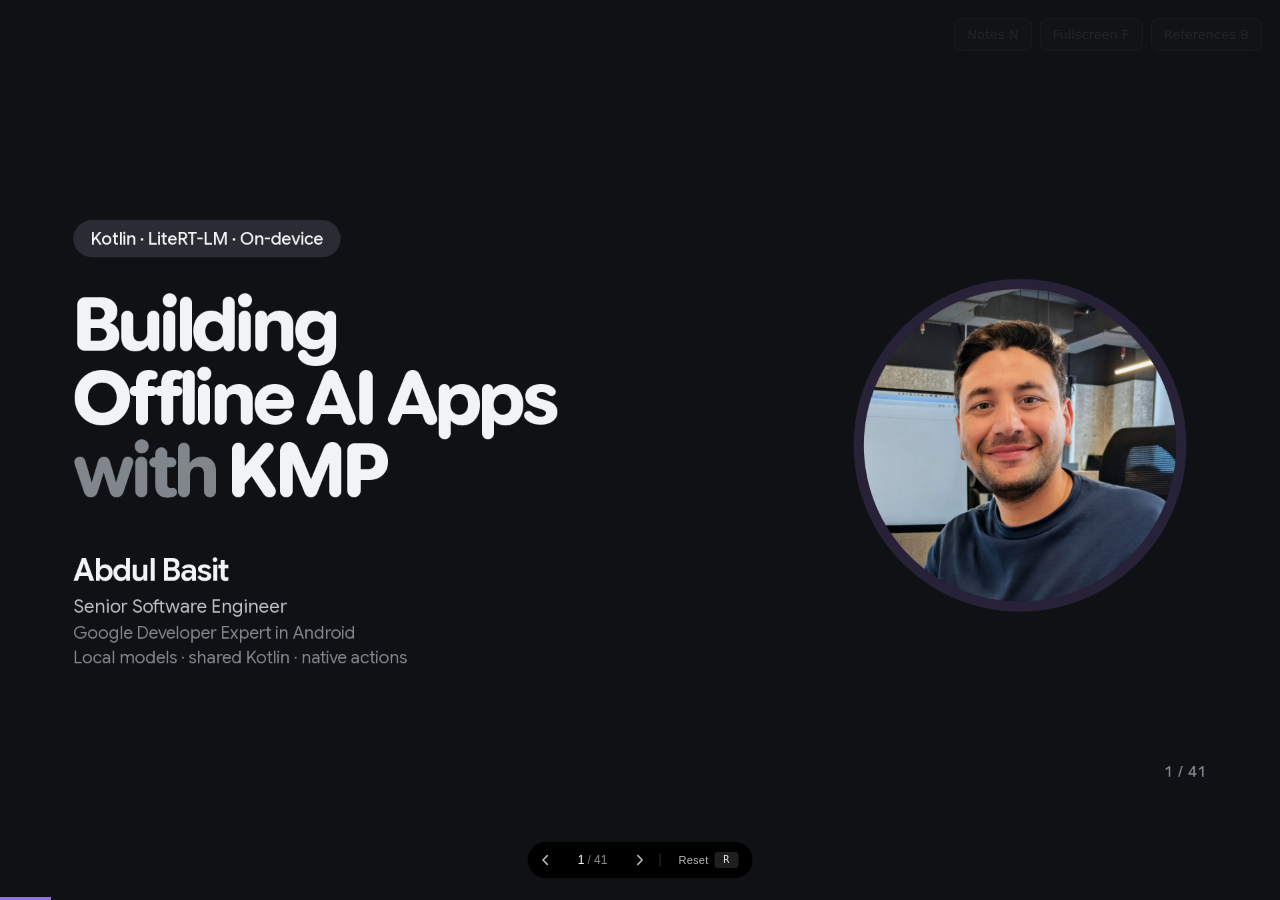
==== commit c60bf87b: "Add first prompt example after engine initialization" ====
--- a/docs/talk/index.html
+++ b/docs/talk/index.html
@@ -9,7 +9,7 @@
 <link href="assets/fonts.css" rel="preconnect"/>
 <link href="assets/fonts.css" rel="stylesheet"/>
 <script src="deck-stage.js"></script>
-<script id="speaker-notes" type="application/json">["0:00–0:30\n\nToday we will run a language model on a phone, connect it to a KMP app, and trace a device action from the user request to native execution. We will start with the model choices, then read the Android and Swift code, and finish with one observable offline action.\n\nTransition → Begin with the familiar cloud request path.", "0:30–1:15\n\nMany AI features follow this familiar cloud-backed pattern. The app sends a request to a remote model and receives its answer over the network. Depending on the app, the input could be a question, photo or voice note. Trace the outward arrow, then the return arrow. This inference path depends on connectivity and a remote service, and the request leaves the phone for processing. Model execution adds its own time too.\n\nPresenter cue: Keep this to the diagram and network dependency; explain the reasons for moving it on the next slide.\n\nSource: https://developers.google.com/edge/litert-lm/overview\n\nTransition → Why would we move that inference step onto the phone?", "1:15–2:15\n\nImagine opening a useful feature on a train or flight and still being able to use it. That is the availability reason for local inference after model setup. A second reason is a deliberate data boundary: this inference request need not be uploaded to a cloud model. Third, removing the network hop can help responsiveness. Fourth, this path avoids hosted-model request charges.\n\nThose are reasons to evaluate local inference, not automatic wins. We pay in downloads, storage, runtime RAM, compute, battery and heat, and the chosen model must still pass the task. Local inference alone does not make the whole app private or compliant. Device generation can be slower, and fresh online facts may still require another architecture.\n\nPresenter cue: Lead with the use case, then point to the four reasons. Do not promise instant inference or zero total cost.\n\nSource: https://developers.google.com/edge/litert-lm/overview\n\nTransition → Which model capabilities can an app choose?", "2:15–3:15\n\nChoose the job first. A text instruction model can draft or extract. A multimodal model accepts other input types, such as images or audio, if the app implements that pipeline. A tool specialist focuses on selecting functions and arguments. Base models learn continuation; instruct models receive further training to follow requests. The examples shown illustrate those roles; they are not a list of verified demo artifacts.\n\nIf asked: Base and instruction tuning are another axis. A base model is trained to continue its inputs. An instruct model receives further training to respond to requests such as “extract these tasks.” Input type, tuning and specialization can overlap in one model. They are not mutually exclusive boxes or consequences of parameter count.\n\nThese are model-family examples, not a claim that each artifact was loaded or measured in our demo. Local AI also includes embedding, classification, vision and speech models; this talk focuses on generative models and app integration, not implementing every task family.\n\nSources: https://huggingface.co/google/gemma-3-1b-it ; https://gemma.ai/models/gemma-4/model-card/ ; https://gemma.ai/models/functiongemma/model-card/\n\nTransition → What model families and sizes could we evaluate?", "3:15–4:15\n\nM means million learned parameters; B means billion. We will unpack that term on the next slide. Gemma is one option, not the whole mobile-model landscape. Within Gemma 3, 270M and 1B are text-only; 4B adds image input, and the family also includes larger 12B and 27B variants. Do not assume every size fits a phone. Qwen3 has compact 0.6B and 1.7B text models. Llama 3.2 has 1B and 3B text variants. SmolLM2 spans 135M, 360M and 1.7B.\n\nThe practical point is that choosing LiteRT-LM does not force us to choose Gemma. Other supported model exports can use the same engine API. A swap can still change the expected chat template, tokenizer, input capabilities and tool format, so evaluate the complete export rather than promising a two-line universal switch. These examples compare learned parameter counts, not download sizes or speed. Pick a candidate for your task, then check the exact converted artifact, chat format, runtime support, license and phone resources. This talk does not claim every listed model ran in our app.\n\nIf asked: This is a deliberately small, non-exhaustive set rather than a claim about the latest releases. Gemma 3n E2B/E4B use effective-size naming, which is different from total stored parameters. FunctionGemma is specialized and needs its own protocol. The repository’s app-managed LiteRT-LM route is also distinct from system-provided models such as Gemini Nano or Apple Foundation Models.\n\nSources: https://gemma.ai/models/gemma-3/ ; https://huggingface.co/Qwen/Qwen3-0.6B ; https://huggingface.co/Qwen/Qwen3-1.7B ; https://huggingface.co/meta-llama/Llama-3.2-1B-Instruct ; https://huggingface.co/HuggingFaceTB/SmolLM2-1.7B-Instruct\n\nTransition → What do the parts of those model names mean?", "4:15–5:15\n\nRead Gemma 3, 1B, and IT separately. Gemma 3 names the model family/generation. 1B means approximately one billion numerical parameters learned during training. IT means instruction-tuned. 270M means approximately 270 million parameters. A parameter count is not a download size, a speed benchmark, or a guarantee of quality.\n\nA converted artifact may also carry a precision label. That describes how stored numerical values are represented. The same parameter count at different precisions can have different weight-storage budgets. Check the exact artifact and runtime rather than guessing from a family name.\n\nIf asked: A context-window number is different again: it counts how many tokens can be considered during generation, not parameters or bits. We will see tokens after quantization. Some model names report effective rather than total parameters, so treat the simple 1B example as an introduction, not a parser for every model name.\n\nSources: official Gemma 3 artifact card; https://huggingface.co/docs/transformers/quantization/concept_guide\n\nTransition → How many bits store each numerical value?", "5:15–6:00\n\nFor model storage, the useful consequence is the number of codes per weight. Four bits provide 16 possible codes. Eight bits make one byte, so two packed 4-bit weight codes can fit in a byte before scales, metadata and alignment. Those codes represent approximate levels; the original floating-point weights are not simply chopped into decimal digits. FP16, INT8 and INT4 name different numerical representations, not different parameter counts.\n\nPresenter cue: Spend at most 45 seconds here. Establish the byte calculation, then demonstrate the approximation on the quantization slide.\n\nSource: https://developers.google.com/edge/litert/models/post_training_quantization\n\nTransition → How do we map a learned value to one of those smaller codes?", "6:00–7:30\n\nFor a smaller toy example, use 2 bits, which give four codes. Map them to 0.00, 0.25, 0.50 and 0.75. A weight of 0.73 is approximated by 0.75, introducing +0.02 error. Quantization changes representation precision; it does not remove parameters. This is intuition, not the exact algorithm used by a particular Gemma artifact.\n\nNow multiply. One billion weights times four bits is four billion bits. Divide by eight bits per byte to get half a billion bytes: 0.5 decimal GB of idealized INT4 weight payload. FP16 and INT8 give 2.0 and 1.0 GB respectively under the same simplified assumptions.\n\nReal files add scales, metadata and other tensors, and may mix precisions. Runtime RAM also includes caches, buffers and activations. A 0.5 GB weight payload does not mean the app fits into 0.5 GB RAM. Lower precision can affect quality, and hardware/kernel support determines speed. Re-test the actual task on the actual artifact and device.\n\nSources: https://developers.google.com/edge/litert/quantization/quantization_spec ; https://huggingface.co/docs/transformers/quantization/concept_guide\n\nTransition → How do those saved weights produce text?", "7:30–9:15\n\nSaved weights were learned during training. Inference uses them with a prompt; a supplied fact changes the current context, not the saved weights. A tokenizer splits text into pieces and maps them to IDs. Tokens may be words, parts of words or punctuation; exact splits depend on the tokenizer. Prefill processes the supplied instructions, note and included history. At each decode step the model scores possible next tokens; the runtime selects one, appends it and repeats until a stop condition or output limit. Sampling can make successive runs differ.\n\nInstructions, input, history and the growing response share a context budget. More context can mean more prefill time and runtime memory. The app chooses what to include and leaves response headroom. Decoded chunks can stream into shared UI state through Kotlin Flow; a chunk need not equal one token.\n\n\nIf asked: Current shared defaults reserve 768 estimated output tokens from a 4096 baseline, leaving 3328 estimated input tokens. History preparation subtracts system/current-message estimates. Counts are heuristic, not the actual artifact tokenizer. iOS native capacity is not explicitly the same Android setting.\n\nSources: PromptBuilder.kt in the current local working tree; https://huggingface.co/docs/transformers/llm_tutorial\n\nTransition → Which runtime handles this generation on our phones?", "9:15–10:30\n\nLiteRT is the layer that executes converted model computation on the selected device backend. LiteRT-LM adds the language-model orchestration: model resources, tokenization, prefill and decode through LiteRT, conversation management and streamed text. Our KMP app supplies the prompts and decides what the generated response means for the product. Keeping those layers distinct explains why choosing a model file and choosing a runtime library are separate decisions.\n\nYou may also recognize MediaPipe’s LLM Inference API from older examples. That specific API is now maintenance-only; Google recommends migrating it to LiteRT-LM. This does not mean all MediaPipe tasks are retired. This repository already uses LiteRT-LM: Kotlin on Android and a Swift bridge on iOS. Gemma is the model family, LiteRT-LM is the runtime, and KMP shares the application behavior.\n\nSources: https://developers.google.com/edge/litert-lm/overview ; https://developers.google.com/edge/mediapipe/solutions/genai/llm_inference ; current platform adapters.\n\nTransition → Which model file should we give that runtime?", "10:30–11:45\n\nA model family and precision still do not tell us which file to download. A .litertlm bundle packages converted model components, weights, a tokenizer and metadata for LiteRT-LM. Start with a compatible pre-converted export for the runtime we chose.\n\nOlder MediaPipe LLM examples often use .task bundles. Some LiteRT-LM paths also recognize these, so do not treat the suffix as a complete support matrix. Renaming a file does not convert its contents.\n\nFor KMP, a compatible bundle can be reused on Android and iOS. The native runtime libraries and initialization remain platform-specific. Match the export to both runtime versions and chosen backends.\n\nIf asked: Both pinned native format detectors recognize .task, .litertlm and .tflite. Recognition alone does not establish operator, tokenizer, modality or memory compatibility. INT4 is a numerical representation, while .litertlm is a container format. This talk does not claim a particular bundle was physically verified on every platform. GGUF or Safetensors downloads are not direct substitutes for these adapters; obtain a supported conversion.\n\nSources: https://developers.google.com/edge/litert-lm/file_builder ; https://raw.githubusercontent.com/google-ai-edge/LiteRT-LM/v0.14.0/runtime/util/file_format_util.cc ; https://raw.githubusercontent.com/google-ai-edge/LiteRT-LM/v0.13.1/runtime/util/file_format_util.cc\n\nTransition → The bundle is shared data. How do we share the application code while keeping the native engines?", "11:45–13:00\n\nKMP shares the behavior around the model: Compose UI, prompts, state, parsing, argument checks and routing. The GemmaInference contract is in commonMain. Both platforms provide a Kotlin actual adapter.\n\nAndroid calls LiteRT-LM's Kotlin SDK. iOS connects its Kotlin adapter to Swift through notifications. Both adapters turn native runtime output into Kotlin Flow. Keep the focus here on ownership and boundaries; the startup-policy slide explains initialization after we see the shared API. Tool selection follows this demo's shared prompted-JSON route on both platforms.\n\nThe same clipboard tool can share its name, arguments and routing while Android uses ClipboardManager and iOS uses UIPasteboard. Lifecycle, permissions and hardware still need platform-specific implementation and tests.\n\n\nSources:\nLocal working tree: corresponding project source files.\nSources: current local working tree, reviewed for this revision.\ncomposeApp/src/androidMain/kotlin/org/abma/offlinelai_kmp/inference/GemmaInference.android.kt\ncomposeApp/src/iosMain/kotlin/org/abma/offlinelai_kmp/inference/GemmaInference.ios.kt\niosApp/iosApp/InferenceBridge.swift\n\nTransition → Read the common Kotlin boundary first.", "13:00–14:15\n\nThe shared app sees a small Kotlin boundary: load a compatible local artifact, then collect decoded text chunks through Flow. The expect declaration defines the shared contract; each actual implementation connects to its native runtime.\n\nOn Android, callbacks from the Kotlin SDK are forwarded into the Flow. On iOS, the Swift bridge forwards native stream events to the Kotlin adapter, which emits into the same shared Flow. That lets the shared ViewModel update the answer without knowing which native API produced the text. This excerpt is abridged; lifecycle and error handling stay in the implementations.\n\n\nIf asked: The current main chat uses generateConversationResponse to pass system instructions, history and the user prompt as structured roles. The full API also includes updateConfig, generateResponseWithHistory, isModelLoaded, getLoadingProgress and close. Android applies sampler settings. This iOS bridge intentionally uses native sampler defaults. Both current load paths await native initialization, and both forward cancellation/close. These are source-level facts, not a completed physical-device benchmark.\n\nSources: current local working tree, GemmaInference.kt, GemmaInference.android.kt, GemmaInference.ios.kt and iosApp/iosApp/InferenceBridge.swift.\n\nTransition → Now follow loadModel into each native engine.", "14:15–16:15\n\nThe common loadModel method reaches these native initialization paths. Android constructs EngineConfig with the model path, selected backend and cache directory, creates Engine, and calls initialize. The helper is invoked with GPU first and CPU if GPU initialization fails. Swift constructs its EngineConfig with the same kind of model path and cache location, chooses GPU, creates Engine, and awaits initialize.\n\nBoth load paths wait for native initialization before reporting ready. Sharing a signature does not establish equal backend support, loading cost or latency. Provision the artifact first and measure initialization, first visible text and completion separately.\n\nPresenter cue: Trace modelPath → config → Engine → initialize on both sides. The snippets are source-derived abridgements; Android token/image limits and error checks are omitted for readability. The full Android EngineConfig is near207–218, initialization immediately after it; Swift initialization is near181–190 in the reviewed working tree.\n\nSources: GemmaInference.android.kt ; iosApp/iosApp/InferenceBridge.swift.\n\nTransition → With a loaded engine, how can generated text request an application action?", "16:15–18:00\n\nAsk: what is the weather in Riyadh today? Model weights alone are not a live weather feed. Function calling lets the model request information from a function the app has described.\n\nThe tool contract names get_weather, describes current conditions and requires a location string. The model proposes Riyadh as the location; it has not fetched anything yet. The app validates the argument, calls a weather provider, and sends the result back. Only then can the model compose an answer from that fresh result.\n\nThe displayed 26°C and sunny are mock values for teaching, not today’s observation or a captured response. This app does not implement the weather tool.\n\nPresenter cue: Trace contract → proposed call → provider lookup → returned result → model answer. Emphasize that the application performs the external call.\n\nIf asked: Google’s Gemini guide illustrates weather function calling. Provider APIs differ in exact schema and result messages; the slide’s function syntax is conceptual. A production lookup also needs location disambiguation, units, errors and an observation time. Do not silently turn provider failure into invented weather. A fresh data source is separate from model training.\n\nSource: https://ai.google.dev/gemini-api/docs/function-calling\n\nDiagram credit: Google Gemini API documentation, https://ai.google.dev/gemini-api/docs/function-calling . The supplied original diagram illustrates the general function-call flow, not a weather-specific API. Image licensed under the documentation’s stated terms; attribution retained here and in the slide caption.\n\nTransition → Keep function calling, move inference locally, and change from remote weather to a device flashlight action.\nDiagram note: The main sequence is a presentation-width adaptation of the tool branch in Google’s general diagram. Google’s unmodified original is preserved on reference 30. The optional direct-answer/extra-function branches are in that original; this slide traces the weather lookup branch only.\n", "18:00–19:45\n\nMove the inference step onto the phone. The contract, proposed call and app-owned execution remain the same idea, but today’s live weather would still require a network-backed tool. We now switch to a local device action: turn off the flashlight.\n\nRead the complete small request. The system instructions describe toggle_torch and its required Boolean enable argument, then define the response format. History is empty. The user asks OFF, so the illustrative expected proposal contains enable=false. No native code has run yet.\n\nPresenter cue: Point to SYSTEM, then USER, then the expected proposal. Do not read every instruction aloud. Tool instructions accompany the app’s default-persona chat generations; they are not learned permanently by the model.\n\nIf asked: This is a self-contained teaching request, not a raw app capture. The companion complete-tool-request.md contains the source-derived full nine-tool default prompt. The actual builder combines persona, optional pinned context and tool descriptions, then sends system text, prepared history and user text separately. Specialized/custom personas and standalone extraction workflows use different prompts. A cached weather report must show its observation time and may be stale.\n\nSources: ToolPrompt.kt; ChatViewModel.kt currentCombinedSystemPrompt; PromptBuilder.kt; GenerateResponseUseCase.kt; complete-tool-request.md.\n\nTransition → Where does this tool contract come from in our application code?", "19:45–21:45\n\nThe screenshot is the real createDefaultToolRegistry function. It constructs the shared registry from nine handler instances. Point to ToggleTorchTool, which handles our running flashlight example, and CopyToClipboardTool, which we will use in the live demonstration. The model did not discover these functions; the app selected the available handlers.\n\nEach handler owns a ToolSpec with its name, description and argument contract. The shared prompt builder reads the registry’s specs to describe the tools. After generation, ToolRegistry matches a proposed name to one of these handlers. An unknown name produces an error result. The selected handler validates its inputs before delegating to native code.\n\nThis is the app’s shared registry, not LiteRT-LM ToolSet registration. The screenshot shows registration only; we will trace dispatch after the generation examples.\n\nPresenter cue: Point to ToggleTorchTool and CopyToClipboardTool in the actual source capture. Do not read all nine names.\n\nSources: Tooling.kt ToolRegistry, createDefaultToolRegistry and ToolHandler.spec; ToolPrompt.kt.\n\nTransition → How do both native runtimes receive the same system instructions and user request?", "21:45–23:45\n\nNow the variables have a concrete meaning: systemPrompt contains the tool instructions we just read, and userPrompt asks to turn the flashlight off. The loaded engine is already available. These are shortened new-conversation excerpts, with empty history.\n\nOn Android, ConversationConfig receives systemInstruction. The conversation accepts the user message separately and produces text through a callback. On iOS, the Swift config receives a system Message; sendMessageStream emits chunks. Our postToken helper forwards those chunks through notifications into Kotlin Flow.\n\nBoth return generated text to shared Kotlin. The shared parser extracts a proposed call, and its handler validates it before a native action. Neither excerpt registers SDK tools or automatically executes a flashlight function.\n\nIf asked: The snippets use shorter local names and assume a nonblank systemPrompt. The actual Android callback extracts Content.Text, calls trySend and handles completion/errors within callbackFlow. Swift postToken is a project helper, not a LiteRT-LM API. Real history, sampler configuration, cancellation and cleanup are omitted here; the earlier startup slide and source code cover those concerns. Swift also exposes native tool APIs. Both current platforms choose the shared prompting route.\n\nSources: GemmaInference.android.kt generateConversationResponse; iosApp/iosApp/InferenceBridge.swift; GemmaInference.ios.kt callbackFlow bridge.\n\nTransition → How does that native text stream update shared UI state, and when is a tool proposal ready to dispatch?", "23:45–25:15\n\nThe native APIs stream text, but the UI needs more than an ever-growing string. Our shared use case exposes three sealed results: Streaming, Complete and Error. This is our KMP application API, not the Flutter package’s response types.\n\nFollow the highlighted branch. partialResponse already contains the full text received so far, so updateStreamingMessage replaces the displayed content. Adding it with += would repeat earlier prefixes. When the flow emits Complete, the ViewModel either handles the parsed tool proposal or finishes an ordinary answer. Errors have a separate branch. The when expression is exhaustive because all result types are covered.\n\nPresenter cue: Start with the highlighted two lines, then point to completion and error. The surrounding coroutine, history trimming, tool allowlist and live metrics are omitted. Nested result classes are imported for short names, and combinedSystemPrompt is shortened to systemPrompt. The real use case accumulates native chunks before emitting cumulative Streaming results. It extracts a tool proposal only after generation ends.\n\nSources: composeApp/src/commonMain/kotlin/org/abma/offlinelai_kmp/ui/viewmodel/ChatViewModel.kt:628–654 ; composeApp/src/commonMain/kotlin/org/abma/offlinelai_kmp/domain/usecase/GenerateResponseUseCase.kt:20–39,85–120.\n\nTransition → The preceding code uses our prompted proposal format. What can the Android SDK handle for us instead?", "25:15–26:30\n\nSDK means Software Development Kit: the runtime library and APIs we integrate into our application. Google AI Edge LiteRT-LM’s Kotlin SDK can derive a tool contract from a ToolSet’s annotated Kotlin functions. @Tool supplies a description; @ToolParam supplies the parameter description; Kotlin’s function name and parameter type supply their corresponding contract information. The example deliberately calls the function toggle_torch to match that exposed name.\n\nPresenter cue: The left snippet is an illustrative integration option. Its injected run callback represents app-owned native work and status reporting; torchTools must be instantiated with that implementation. This is not code already wired into our demo. Engine creation, callback implementation and initialization are omitted. Calls that block belong off the UI thread.\n\nThe right snippet registers that instance with tools=listOf(tool(torchTools)). automaticToolCalling=false selects manual handling, so the application can inspect reply.toolCalls and apply its checks before dispatch. In automatic mode, the SDK invokes registered functions and returns their results to the model. Manual handling must submit results if another model turn should continue. Neither route establishes intent or permissions.\n\nIf asked — app wiring and integration details: Our current Android AND iOS chat implementations instead use the preceding prompted-proposal route. iOS prompting is an app choice; Swift also exposes native tool APIs. SDK tool calls use Map<String,Any?> arguments, while our shared handlers use JsonObject, so normalization is required to reuse those checks. Use a compatible tool-capable artifact/template and pin versions.\n\nSources: https://raw.githubusercontent.com/google-ai-edge/LiteRT-LM/v0.14.0/kotlin/java/com/google/ai/edge/litertlm/Tool.kt ; https://raw.githubusercontent.com/google-ai-edge/LiteRT-LM/v0.14.0/kotlin/java/com/google/ai/edge/litertlm/Config.kt ; pinned v0.14.0 Kotlin getting_started.md; current local app code.\n\nTransition → Return to the prompted route this app implements and follow a proposal into native execution.", "26:30–28:00\n\nTrace the same flashlight-OFF request, rather than another abstract API. First define the name and Boolean argument in the shared ToolSpec. The prompt builder includes those instructions so the model knows the available tool and parameter. The model returns a proposal, not a completed action.\n\nIn this app, extractToolCall normalizes generated text into a shared ToolCall with a JsonObject. The registered torch handler requires exactly the enable key and a real JSON Boolean. Invalid requests stop before native execution. A valid request reaches the platform adapter, which can still fail because hardware or permissions are unavailable. Show the resulting status in the UI.\n\nOur app displays the native result and ends this operation. Returning that result to the model for another turn would require an additional conversation loop.\n\nPresenter cue: Read the literal proposal on the slide. Follow its tool name through extractToolCall into ToggleTorchTool, then follow the enable value into the native call. Contrast a native success with a missing-hardware error; neither outcome is known at proposal time.\n\nIf asked — continuing conversations: ChatViewModel.handleToolCall currently does not feed its result into another model turn. A continuing loop must submit the result, handle subsequent responses and enforce loop limits. Android SDK automatic mode offers orchestration; manual mode leaves it to the app. SDK arguments need adaptation before reuse of this app’s JsonObject checks.\n\nSources: current local ToolPrompt.kt, Tooling.kt, GenerateResponseUseCase.kt and ChatViewModel.kt; pinned LiteRT-LM v0.14.0 Kotlin getting_started.md.\n\nTransition → What can still go wrong after parsing and type checks?", "28:00–29:00\n\nA correctly typed proposal can still contradict the user. If the user says “Do not change the flashlight” and the model proposes enable=true, the Boolean shape can pass while the action is wrong. Each handler needs its own validation, and consequential actions may need review before execution. The current chat dispatches automatically after its implemented checks; confirmation is a product recommendation.\n\nNative execution can also fail because the device has no available torch or access is restricted. Report the API result or error; do not treat a generated success sentence as evidence of a device effect.\n\nSources: Tooling.kt ; ChatViewModel.kt ; current native action adapters.\n\nTransition → Inspect a real proposed call and its observable device effect.", "29:00–35:00\n\nBefore switching examples: the flashlight call showed the dispatch path. For the live run, use another registered device tool whose result everyone can inspect: copy_to_clipboard.\n\nAsk someone for a two-digit number to make this input specific to the live run. Use it instead of 47 in the displayed request.\n\nThe phone has airplane mode on and Wi-Fi off. This demonstrated path uses local inference. Watch three things: the actual copy_to_clipboard proposal, the app's device result, then the phrase appearing when pasted into an empty local field on the phone. A generated “Copied!” sentence is not proof of a clipboard effect.\n\nIf the model proposes the wrong action, show the failure honestly. The important pattern is an inspectable proposal followed by an observable native result.\n\nPresenter cues — preparation, not spoken script:\nName the actual rehearsed artifact filename/precision, backend and phone before starting. These must come from the real setup; a model-family example or estimated size is not a measured setup.\nRehearse the exact build, artifact and phone first. Provision and load the model before disconnecting. Mirror by USB without tethering. With scrcpy use --no-clipboard-autosync. Type and long-press Paste on the phone; a laptop paste shortcut can inject its clipboard.\nExpected shape, not captured output: <<{\"tool\":\"copy_to_clipboard\",\"arguments\":{\"text\":\"Essex lantern <number>\"}}>>.\nPlanned demonstration: four minutes. The remainder of this slot is reserved for audience interaction, device delays and recovery; do not fill it with another unplanned live feature. At 34:15 stop retrying and show the resources/Q&A page by 35:00. If the run finishes early, begin questions rather than adding filler.\n\nTransition → Keep the repository QR visible and open questions.", "35:00–40:00 | Q&A\n\nThe repository contains the shared prompt, parser, handlers and native adapters. Follow ToolPrompt.kt for tool instructions, GenerateResponseUseCase.kt for extracting proposals, and Tooling.kt for registry and handler behavior. The live run used the actual artifact, backend and phone named during the demonstration. These are the sources to inspect if you want to reproduce that path. Let’s take questions.\n\nPresenter cue: Keep the project QR visible. Open Q&A no later than 35:00; finish at 40:00. Optional references begin at 25.\n\nSource: https://github.com/SEAbdulbasit/OfflineAI-KMP", "OPTIONAL REFERENCE — outside the timed forward talk\n\nHere is the useful feature: turn a short meeting note into a draft the user can inspect. The screenshot is our real iOS-simulator input screen before inference. It is UI evidence only; it is not a captured successful model response. The separate draft is illustrative expected output.\n\nSara will update the slides, but no deadline was agreed. We want that task, owner Sara, and deadline null. We do not want to infer a deadline from another person's sentence or turn a casual discussion into a commitment. That small, checkable transformation is our running example.\n\n\n\n\nSources: workshop/visuals/ios-notes-source.jpg; DemoSamples.kt in the current local project.", "OPTIONAL REFERENCE — outside the timed forward talk\n\nRead the two fictional commitments. Ask whose task has Friday as a deadline. Sara owns the slide update; no deadline was agreed for that task. Omar owns the Android recording with Friday as its deadline.\n\nThe right side is one illustrative expected item, not a captured model result and not the complete response. The app expects an items array. Keep task and evidence as exact source substrings; keep absent deadline null. The original sample includes further commitments and discussion, omitted here to focus the example.\n\nThe parser checks that evidence occurs in the source, that task occurs in the evidence, and that non-null owner and deadline occur there too. This can reject unsupported fields, but an overly broad evidence span can still contain the wrong person’s deadline. Exact matches do not establish semantic attribution or whether a statement is a commitment. Keep the review step and evaluate those cases explicitly.\n\n\nSources: DemoSamples.kt notesPrompt and parseNotes, DemoScreen.kt Action Items to Review.", "OPTIONAL REFERENCE — outside the timed forward talk\n\nThis is a second narrow feature: answer only from a supplied local reference. The fictional workshop section has ID venue and says the workshop is in Room Cedar on level 2. The prompt includes the sections directly. There is no embedding pipeline, vector database, PDF ingestion or implemented retrieval system in this demo.\n\nFor the location question, an expected response names the known section and copies an exact quote. For a Wi-Fi password question, no supplied section contains that information, so the expected response is null/null. These examples are teaching outputs, not measured model results.\n\nIf asked — parser details: parseFaq checks that the sourceId exists and the quote is a nonblank exact substring of that section. It also handles null/null as no answer. Those checks do not prove the quote answers the question: a model can select a real but irrelevant sentence. Evaluate supported, unsupported and irrelevant-quote cases separately.\n\n\n\n\nSources: DemoSamples.kt sections, faqPrompt and parseFaq; DemoController.kt.", "OPTIONAL REFERENCE — outside the timed forward talk\n\nKeep the same flashlight feature while testing three different things. First a requested action: “Turn off the flashlight” should produce enable=false, and the native effect must be inspected. Second a no-action case: “Do not change the flashlight” should not dispatch a tool at all. Third invalid arguments: a quoted Boolean or extra key must be rejected before native execution.\n\nThese are expected test cases, not a claimed model pass rate. Check selection and intent, argument validation, and the actual device outcome separately. A valid JSON shape or generated success message proves only part of the chain.\n\nRecord the exact artifact, runtime, backend and phone. Measure cold load, first visible chunk and total completion separately. A Boolean argument passing validation does not establish hardware success.\n\nIf asked: The note-extraction workflow needs its own cases for commitments, missing fields and unrelated deadlines. That is a different task’s test set; do not switch examples while explaining the tool-call tests here.\n\nSources: ToggleTorchTool in Tooling.kt; ToggleTorchToolTest.kt; current metrics and platform tool adapters.", "OPTIONAL REFERENCE — outside the timed forward talk\n\nWalk the audience through the actual recovery paths. Model readiness is checked before running; the model-required UI guides the user to Settings. The workflow preserves its input. A new run clears the previous result, and failed validation shows an error rather than a new validated result. Raw generated text remains available for inspection. The user can shorten or edit the input and retry.\n\nA rejected torch argument is a separate boundary: it produces an invalid-request tool result before native execution. Do not generalize this strict guard to every tool; clipboard parsing is currently simpler.\n\nCancellation produces “Generation stopped. You can edit the input and try again.” The controller releases the generation slot and restores its non-running state. This slide describes implemented branches, not a claimed set of observed model failures. A complete manual alternative is a recommended product extension.\n\n\nSources: current DemoController.kt, DemoScreen.kt and Tooling.kt.", "BACKUP — Google’s original function-calling diagram\n\nThis is Google’s unmodified general diagram from its Gemini API guide, not a weather-specific diagram. The main weather slide uses a wide, weather-labelled adaptation so the arrows and text are readable on a presentation screen. In the original, Gemini may answer directly, propose a function, or continue with another function after receiving a result. The application executes functions.\n\nSource: https://ai.google.dev/gemini-api/docs/function-calling\nImage: https://www.gstatic.com/cloud-cms/6fae8435a773b720d5db0c8746efb318.png\n", "OPTIONAL REFERENCE — outside the timed forward talk\n\nBACKUP — App-owned execution responsibilities\n\nOnly step two belongs to the model. First, the app describes its tools in the prompt; the model does not discover Kotlin functions by itself. Second, the model proposes a name and arguments. Third, the registry checks the name and the registered handler checks its inputs. Our torch handler requires a JSON Boolean and exactly the allowed key. Validation strength is handler-specific; the clipboard handler currently uses simpler extraction.\n\nA schema in a prompt does not enforce those rules or establish intent. Fourth, the native API runs subject to permissions and hardware. Fifth, the app reports the actual API result or error.\n\nThis app displays the result directly. Feeding it into another model turn would require loop limits, state and recovery handling.\n\n\nSources:\nhttps://gemma.ai/models/functiongemma/formatting/\nLocal working tree: see the corresponding project source file.", "OPTIONAL REFERENCE — outside the timed forward talk\n\nBACKUP — iOS Swift Bridge (iosApp/iosApp/InferenceBridge.swift)\n\nThis is the Swift side behind the same `Flow<String>` contract. `InferenceBridge` creates a LiteRT-LM conversation, loops over `conversation.sendMessageStream(message)`, and calls our helper `postToken(chunk.toString)`.\n\n`postToken` is a project helper—not a LiteRT-LM API—that posts `GemmaTokenResponse` via `NotificationCenter`, which `GemmaInference.ios.kt` observes inside `callbackFlow`.\n\nCurrent lifecycle: Kotlin loadModel resolves the artifact and waits for GemmaLoadDone or GemmaLoadError from Swift native initialization. Unfinished collection cancellation posts GemmaCancelRequest, and close posts GemmaCloseRequest. Swift cancels the active conversation/task and clears its engine reference on close. Kotlin includes sampling values in the generation payload, but Swift intentionally leaves samplerConfig nil and uses the model/runtime defaults. The bridge now creates a structured conversation with system/history messages. Native tool APIs also exist in the local Swift wrapper, but this app does not register them: it prompts for custom JSON and routes the parsed proposal through shared handlers. Describe these implemented paths separately from physical-device verification.\n\nSources:\nLocal working tree: corresponding project source file.\nLocal working tree: corresponding project source file.\nhttps://developers.google.com/edge/litert-lm/swift", "OPTIONAL REFERENCE — outside the timed forward talk\n\nBACKUP — Structured Text Draft (DemoSamples.kt)\n\nHere's the expected JSON shape behind our note-to-action-items demo in `DemoSamples.kt`. The fictional rehearsal note has Sara (no deadline), Omar (Friday), Lina (Thursday), plus a dark-theme discussion with no commitment.\n\n`notesPrompt` asks for JSON, null for missing fields, and an exact evidence sentence copied from the note. The parser uses ignoreUnknownKeys=false to reject unknown fields; that is parser configuration, not prompt enforcement. `parseNotes` verifies the JSON shape and checks that each supplied task, owner and deadline matches text inside its evidence, and that `evidence` appears verbatim in the source note.\n\nSources:\nLocal working tree: corresponding project source file.", "OPTIONAL REFERENCE — outside the timed forward talk\n\nBACKUP — Source Checks vs. Meaning (DemoSamples.kt & DemoSamplesTest.kt)\n\nDeterministic substring checks catch a lot, but not everything.\n- Sara + `null` passes and is a real commitment.\n- Sara + `Friday` is rejected *if* the evidence is Sara's own sentence (because \"Friday\" isn't in it)—though a multi-sentence evidence span could still smuggle in Omar's Friday.\n- The dark-theme sentence passes substring checks because the words are really in the note, even though nobody committed to building it.\n\nThat's why `DemoSamplesTest.kt` explicitly documents this boundary: deterministic checks verify grounding in text, not semantic intent.\n\nSources:\nLocal working tree: corresponding project source file.\nLocal working tree: corresponding project source file.", "OPTIONAL REFERENCE — outside the timed forward talk\n\nBACKUP — Model & Runtime Compatibility\n\nFour things have to line up: exact converted artifact, pinned runtime version, chat template/input types, and device RAM + context budget + license.\n\nIn this repo: Kotlin 2.4.0, Compose Multiplatform 1.11.1, Android LiteRT-LM 0.14.0 (`libs.versions.toml`), and iOS `CLiteRTLM.xcframework` 0.13.1 (`LiteRTWrapper/Package.swift`).\n\nIf asked about system models: this app uses an app-managed compatible model artifact through LiteRT-LM. The on-device configurations of Gemini Nano / ML Kit GenAI and Apple's Foundation Models are separate system-model routes; availability, APIs and guarantees differ from this app-managed runtime.\n\nSources:\nhttps://developers.google.com/edge/litert-lm/overview\nhttps://gemma.ai/models/functiongemma/formatting/\nLocal working tree: corresponding project source file.\nLocal working tree: corresponding project source file.", "OPTIONAL REFERENCE — outside the timed forward talk\n\nBACKUP — Model-family examples\n\nGemma 3 1B IT is a compact text-only instruction-tuned example. Gemma 4 E2B also accepts image and audio inputs, so using those capabilities needs a matching artifact, runtime and app input pipeline.\n\nFunctionGemma 270M specializes in tool use and has its own call format. It is not interchangeable with this project's prompted JSON envelope; supporting its protocol needs an appropriate integration.\n\nThese are selection examples, not measured performance results from this app. Start with a compatible artifact that passes task checks on the actual target phone. File size alone does not establish runtime RAM fit.\n\nUse only if asked about model families; return to Q&A.\n\n\n\nSources:\nhttps://gemma.ai/models/gemma-3/\nhttps://gemma.ai/models/gemma-4/model-card/\nhttps://gemma.ai/models/functiongemma/model-card/\nhttps://gemma.ai/models/functiongemma/formatting/", "OPTIONAL REFERENCE — outside the timed forward talk\n\nBACKUP — Local Reference Answers (DemoSamples.kt)\n\nOur second bundled demo is a tiny local FAQ with four short fictional sections (`venue`, `setup`, `offline`, `help`) injected straight into the prompt—no vector database, no embeddings, and no PDF parser.\n\nFor \"Where is the workshop?\", the expected JSON quotes the exact sentence from `[venue]`. For \"What is the Wi-Fi password?\" (which isn't in the reference), it must return `null` for both `sourceId` and `quote`. `parseFaq` checks that `sourceId` exists and the quote appears verbatim in that section—great for small, curated offline references.\n\nA quote existing in the source does not prove it answers the question. Check relevance separately; an unsupported question should produce the null response rather than an invented answer.\n\nSources:\nLocal working tree: corresponding project source file.", "OPTIONAL REFERENCE — outside the timed forward talk\n\nBACKUP — Choosing a bounded task\n\nStart with narrow transformations: extracting fields, classifying short text, or drafting a concise summary. Our note-to-task draft is useful because its fields can be checked against the source. Small local models are not a substitute for fresh external facts or dependable unrestricted multi-step reasoning.\n\nThe tradeoff is a product decision per feature: evaluate task quality, target-device resources and required information. A missing model or a failed generation should leave a usable manual workflow. That is a UX recommendation; the current screenshot shows the app's model-required state. Local and remote features can coexist.\n\n\nSources: the task checks in DemoSamples.kt and Tooling.kt; model cards linked in the model-selection appendix.", "OPTIONAL REFERENCE — outside the timed forward talk\n\nThe common method loads a model on both platforms, but startup policy differs. Android tries GPU, then CPU if initialization fails, and attempts warm-up. This iOS bridge initializes on GPU and preserves native sampler defaults.\n\nBoth current implementations await initialization and forward cancellation and close. Equal method signatures still do not establish equal resource cost or behavior.\n\nDefine the same phases before measuring: artifact provisioned, engine initialized, any warm-up, first visible chunk, then completion. Measure each device rather than comparing unlike phases.\n\n\nIf asked: This is a lesson drawn from the current implementation, not a claim that we observed a particular device failure or speedup. The iOS bridge shown has no Android-style CPU-fallback sequence. Swift samplerConfig is intentionally nil so the model/runtime defaults are used. Both adapters now forward cancel/close; older notes saying otherwise are obsolete.\n\nSources: current local working tree, GemmaInference.android.kt, GemmaInference.ios.kt and iosApp/iosApp/InferenceBridge.swift.", "OPTIONAL REFERENCE — outside the timed forward talk\n\nThese are SDK integration illustrations, not the current app’s image pipeline. The current native initialization and shared chat API are text-only. Adding an image argument alone cannot enable a text-only model or engine.\n\nUse a compatible multimodal .litertlm export. Configure visionBackend with the supported backend before initializing the engine: Backend.GPU() in the pinned Kotlin API, .gpu in Swift. Both snippets assume that work is already complete and imagePath is a readable absolute local path. Resolve or copy picker URIs into an accessible file first. Kotlin also supports Content.ImageBytes(ByteArray); Swift supports .imageData(Data).\n\nAndroid sends Contents containing image and text and collects Flow<Message>. The use block keeps the conversation open until collection completes. Swift sends a Message containing image and text and iterates an AsyncThrowingStream<Message,Error>. Release the Swift conversation when finished; its deinitializer deletes the native handle. Cancel active work and handle errors in production code; these details are omitted here. Neither SDK uses the Flutter-specific TextResponse/ThinkingResponse classes in the reference image. Separate reasoning or tool events require the actual model/API protocol; do not present arbitrary text as a typed reasoning channel.\n\nSources: https://raw.githubusercontent.com/google-ai-edge/LiteRT-LM/v0.14.0/docs/api/kotlin/getting_started.md ; https://raw.githubusercontent.com/google-ai-edge/LiteRT-LM/v0.14.0/kotlin/java/com/google/ai/edge/litertlm/Message.kt ; vendored iosApp/LiteRTWrapper/Sources/LiteRTLM/Message.swift, Conversation.swift and Config.swift.\n\nPresenter cue: Open only if asked about extending beyond text. Highlight the image content line on each platform. Return to Q&A."]</script>
+<script id="speaker-notes" type="application/json">["0:00–0:30\n\nToday we will run a language model on a phone, connect it to a KMP app, and trace a device action from the user request to native execution. We will start with the model choices, then read the Android and Swift code, and finish with one observable offline action.\n\nTransition → Begin with the familiar cloud request path.", "0:30–1:15\n\nMany AI features follow this familiar cloud-backed pattern. The app sends a request to a remote model and receives its answer over the network. Depending on the app, the input could be a question, photo or voice note. Trace the outward arrow, then the return arrow. This inference path depends on connectivity and a remote service, and the request leaves the phone for processing. Model execution adds its own time too.\n\nPresenter cue: Keep this to the diagram and network dependency; explain the reasons for moving it on the next slide.\n\nSource: https://developers.google.com/edge/litert-lm/overview\n\nTransition → Why would we move that inference step onto the phone?", "1:15–2:15\n\nImagine opening a useful feature on a train or flight and still being able to use it. That is the availability reason for local inference after model setup. A second reason is a deliberate data boundary: this inference request need not be uploaded to a cloud model. Third, removing the network hop can help responsiveness. Fourth, this path avoids hosted-model request charges.\n\nThose are reasons to evaluate local inference, not automatic wins. We pay in downloads, storage, runtime RAM, compute, battery and heat, and the chosen model must still pass the task. Local inference alone does not make the whole app private or compliant. Device generation can be slower, and fresh online facts may still require another architecture.\n\nPresenter cue: Lead with the use case, then point to the four reasons. Do not promise instant inference or zero total cost.\n\nSource: https://developers.google.com/edge/litert-lm/overview\n\nTransition → Which model capabilities can an app choose?", "2:15–3:15\n\nChoose the job first. A text instruction model can draft or extract. A multimodal model accepts other input types, such as images or audio, if the app implements that pipeline. A tool specialist focuses on selecting functions and arguments. Base models learn continuation; instruct models receive further training to follow requests. The examples shown illustrate those roles; they are not a list of verified demo artifacts.\n\nIf asked: Base and instruction tuning are another axis. A base model is trained to continue its inputs. An instruct model receives further training to respond to requests such as “extract these tasks.” Input type, tuning and specialization can overlap in one model. They are not mutually exclusive boxes or consequences of parameter count.\n\nThese are model-family examples, not a claim that each artifact was loaded or measured in our demo. Local AI also includes embedding, classification, vision and speech models; this talk focuses on generative models and app integration, not implementing every task family.\n\nSources: https://huggingface.co/google/gemma-3-1b-it ; https://gemma.ai/models/gemma-4/model-card/ ; https://gemma.ai/models/functiongemma/model-card/\n\nTransition → What model families and sizes could we evaluate?", "3:15–4:15\n\nM means million learned parameters; B means billion. We will unpack that term on the next slide. Gemma is one option, not the whole mobile-model landscape. Within Gemma 3, 270M and 1B are text-only; 4B adds image input, and the family also includes larger 12B and 27B variants. Do not assume every size fits a phone. Qwen3 has compact 0.6B and 1.7B text models. Llama 3.2 has 1B and 3B text variants. SmolLM2 spans 135M, 360M and 1.7B.\n\nThe practical point is that choosing LiteRT-LM does not force us to choose Gemma. Other supported model exports can use the same engine API. A swap can still change the expected chat template, tokenizer, input capabilities and tool format, so evaluate the complete export rather than promising a two-line universal switch. These examples compare learned parameter counts, not download sizes or speed. Pick a candidate for your task, then check the exact converted artifact, chat format, runtime support, license and phone resources. This talk does not claim every listed model ran in our app.\n\nIf asked: This is a deliberately small, non-exhaustive set rather than a claim about the latest releases. Gemma 3n E2B/E4B use effective-size naming, which is different from total stored parameters. FunctionGemma is specialized and needs its own protocol. The repository’s app-managed LiteRT-LM route is also distinct from system-provided models such as Gemini Nano or Apple Foundation Models.\n\nSources: https://gemma.ai/models/gemma-3/ ; https://huggingface.co/Qwen/Qwen3-0.6B ; https://huggingface.co/Qwen/Qwen3-1.7B ; https://huggingface.co/meta-llama/Llama-3.2-1B-Instruct ; https://huggingface.co/HuggingFaceTB/SmolLM2-1.7B-Instruct\n\nTransition → What do the parts of those model names mean?", "4:15–5:15\n\nRead Gemma 3, 1B, and IT separately. Gemma 3 names the model family/generation. 1B means approximately one billion numerical parameters learned during training. IT means instruction-tuned. 270M means approximately 270 million parameters. A parameter count is not a download size, a speed benchmark, or a guarantee of quality.\n\nA converted artifact may also carry a precision label. That describes how stored numerical values are represented. The same parameter count at different precisions can have different weight-storage budgets. Check the exact artifact and runtime rather than guessing from a family name.\n\nIf asked: A context-window number is different again: it counts how many tokens can be considered during generation, not parameters or bits. We will see tokens after quantization. Some model names report effective rather than total parameters, so treat the simple 1B example as an introduction, not a parser for every model name.\n\nSources: official Gemma 3 artifact card; https://huggingface.co/docs/transformers/quantization/concept_guide\n\nTransition → How many bits store each numerical value?", "5:15–6:00\n\nFor model storage, the useful consequence is the number of codes per weight. Four bits provide 16 possible codes. Eight bits make one byte, so two packed 4-bit weight codes can fit in a byte before scales, metadata and alignment. Those codes represent approximate levels; the original floating-point weights are not simply chopped into decimal digits. FP16, INT8 and INT4 name different numerical representations, not different parameter counts.\n\nPresenter cue: Spend at most 45 seconds here. Establish the byte calculation, then demonstrate the approximation on the quantization slide.\n\nSource: https://developers.google.com/edge/litert/models/post_training_quantization\n\nTransition → How do we map a learned value to one of those smaller codes?", "6:00–7:30\n\nFor a smaller toy example, use 2 bits, which give four codes. Map them to 0.00, 0.25, 0.50 and 0.75. A weight of 0.73 is approximated by 0.75, introducing +0.02 error. Quantization changes representation precision; it does not remove parameters. This is intuition, not the exact algorithm used by a particular Gemma artifact.\n\nNow multiply. One billion weights times four bits is four billion bits. Divide by eight bits per byte to get half a billion bytes: 0.5 decimal GB of idealized INT4 weight payload. FP16 and INT8 give 2.0 and 1.0 GB respectively under the same simplified assumptions.\n\nReal files add scales, metadata and other tensors, and may mix precisions. Runtime RAM also includes caches, buffers and activations. A 0.5 GB weight payload does not mean the app fits into 0.5 GB RAM. Lower precision can affect quality, and hardware/kernel support determines speed. Re-test the actual task on the actual artifact and device.\n\nSources: https://developers.google.com/edge/litert/quantization/quantization_spec ; https://huggingface.co/docs/transformers/quantization/concept_guide\n\nTransition → How do those saved weights produce text?", "7:30–9:15\n\nSaved weights were learned during training. Inference uses them with a prompt; a supplied fact changes the current context, not the saved weights. A tokenizer splits text into pieces and maps them to IDs. Tokens may be words, parts of words or punctuation; exact splits depend on the tokenizer. Prefill processes the supplied instructions, note and included history. At each decode step the model scores possible next tokens; the runtime selects one, appends it and repeats until a stop condition or output limit. Sampling can make successive runs differ.\n\nInstructions, input, history and the growing response share a context budget. More context can mean more prefill time and runtime memory. The app chooses what to include and leaves response headroom. Decoded chunks can stream into shared UI state through Kotlin Flow; a chunk need not equal one token.\n\n\nIf asked: Current shared defaults reserve 768 estimated output tokens from a 4096 baseline, leaving 3328 estimated input tokens. History preparation subtracts system/current-message estimates. Counts are heuristic, not the actual artifact tokenizer. iOS native capacity is not explicitly the same Android setting.\n\nSources: PromptBuilder.kt in the current local working tree; https://huggingface.co/docs/transformers/llm_tutorial\n\nTransition → Which runtime handles this generation on our phones?", "9:15–10:30\n\nLiteRT is the layer that executes converted model computation on the selected device backend. LiteRT-LM adds the language-model orchestration: model resources, tokenization, prefill and decode through LiteRT, conversation management and streamed text. Our KMP app supplies the prompts and decides what the generated response means for the product. Keeping those layers distinct explains why choosing a model file and choosing a runtime library are separate decisions.\n\nYou may also recognize MediaPipe’s LLM Inference API from older examples. That specific API is now maintenance-only; Google recommends migrating it to LiteRT-LM. This does not mean all MediaPipe tasks are retired. This repository already uses LiteRT-LM: Kotlin on Android and a Swift bridge on iOS. Gemma is the model family, LiteRT-LM is the runtime, and KMP shares the application behavior.\n\nSources: https://developers.google.com/edge/litert-lm/overview ; https://developers.google.com/edge/mediapipe/solutions/genai/llm_inference ; current platform adapters.\n\nTransition → Which model file should we give that runtime?", "10:30–11:45\n\nA model family and precision still do not tell us which file to download. A .litertlm bundle packages converted model components, weights, a tokenizer and metadata for LiteRT-LM. Start with a compatible pre-converted export for the runtime we chose.\n\nOlder MediaPipe LLM examples often use .task bundles. Some LiteRT-LM paths also recognize these, so do not treat the suffix as a complete support matrix. Renaming a file does not convert its contents.\n\nFor KMP, a compatible bundle can be reused on Android and iOS. The native runtime libraries and initialization remain platform-specific. Match the export to both runtime versions and chosen backends.\n\nIf asked: Both pinned native format detectors recognize .task, .litertlm and .tflite. Recognition alone does not establish operator, tokenizer, modality or memory compatibility. INT4 is a numerical representation, while .litertlm is a container format. This talk does not claim a particular bundle was physically verified on every platform. GGUF or Safetensors downloads are not direct substitutes for these adapters; obtain a supported conversion.\n\nSources: https://developers.google.com/edge/litert-lm/file_builder ; https://raw.githubusercontent.com/google-ai-edge/LiteRT-LM/v0.14.0/runtime/util/file_format_util.cc ; https://raw.githubusercontent.com/google-ai-edge/LiteRT-LM/v0.13.1/runtime/util/file_format_util.cc\n\nTransition → The bundle is shared data. How do we share the application code while keeping the native engines?", "11:45–13:00\n\nKMP shares the behavior around the model: Compose UI, prompts, state, parsing, argument checks and routing. The GemmaInference contract is in commonMain. Both platforms provide a Kotlin actual adapter.\n\nAndroid calls LiteRT-LM's Kotlin SDK. iOS connects its Kotlin adapter to Swift through notifications. Both adapters turn native runtime output into Kotlin Flow. Keep the focus here on ownership and boundaries; the startup-policy slide explains initialization after we see the shared API. Tool selection follows this demo's shared prompted-JSON route on both platforms.\n\nThe same clipboard tool can share its name, arguments and routing while Android uses ClipboardManager and iOS uses UIPasteboard. Lifecycle, permissions and hardware still need platform-specific implementation and tests.\n\n\nSources:\nLocal working tree: corresponding project source files.\nSources: current local working tree, reviewed for this revision.\ncomposeApp/src/androidMain/kotlin/org/abma/offlinelai_kmp/inference/GemmaInference.android.kt\ncomposeApp/src/iosMain/kotlin/org/abma/offlinelai_kmp/inference/GemmaInference.ios.kt\niosApp/iosApp/InferenceBridge.swift\n\nTransition → Read the common Kotlin boundary first.", "13:00–14:15\n\nThe shared app sees a small Kotlin boundary: load a compatible local artifact, then collect decoded text chunks through Flow. The expect declaration defines the shared contract; each actual implementation connects to its native runtime.\n\nOn Android, callbacks from the Kotlin SDK are forwarded into the Flow. On iOS, the Swift bridge forwards native stream events to the Kotlin adapter, which emits into the same shared Flow. That lets the shared ViewModel update the answer without knowing which native API produced the text. This excerpt is abridged; lifecycle and error handling stay in the implementations.\n\n\nIf asked: The current main chat uses generateConversationResponse to pass system instructions, history and the user prompt as structured roles. The full API also includes updateConfig, generateResponseWithHistory, isModelLoaded, getLoadingProgress and close. Android applies sampler settings. This iOS bridge intentionally uses native sampler defaults. Both current load paths await native initialization, and both forward cancellation/close. These are source-level facts, not a completed physical-device benchmark.\n\nSources: current local working tree, GemmaInference.kt, GemmaInference.android.kt, GemmaInference.ios.kt and iosApp/iosApp/InferenceBridge.swift.\n\nTransition → Now follow loadModel into each native engine.", "14:15–15:45\n\nThe common loadModel method reaches these native initialization paths. Android constructs EngineConfig with the model path, selected backend and cache directory, creates Engine, and calls initialize. The helper is invoked with GPU first and CPU if GPU initialization fails. Swift constructs its EngineConfig with the same kind of model path and cache location, chooses GPU, creates Engine, and awaits initialize.\n\nBoth load paths wait for native initialization before reporting ready. Sharing a signature does not establish equal backend support, loading cost or latency. Provision the artifact first and measure initialization, first visible text and completion separately.\n\nPresenter cue: Trace modelPath → config → Engine → initialize on both sides. The snippets are source-derived abridgements; Android token/image limits and error checks are omitted for readability. The full Android EngineConfig is near207–218, initialization immediately after it; Swift initialization is near181–190 in the reviewed working tree.\n\nSources: GemmaInference.android.kt ; iosApp/iosApp/InferenceBridge.swift.\n\nTransition → The engine is loaded. Let’s send the first system and user prompt through our shared Kotlin API.", "15:45–17:00\n\nThe engine is ready. Now use the shared Kotlin API to send a real request. The system instructions set the tutor role and a two-sentence response constraint. The user message asks what changes when the model is quantized from FP16 to INT4. We pass empty history because this is a first turn.\n\nThe adapters preserve these as system and user roles; we do not manually concatenate special model-token markers here. The selected model’s conversation format still matters. The system instruction guides generation; it does not guarantee that the response follows every constraint.\n\ncollect receives decoded text chunks, and answer accumulates them. This is the low-level chunk stream. Later, our shared use case wraps it in cumulative Streaming, Complete and Error results for the ViewModel. That later partialResponse must replace displayed text, rather than be appended again.\n\nPresenter cue: Trace systemPrompt, history and userPrompt, then the highlighted question into collect. The model is already loaded, inference is the shared GemmaInference instance, and this code runs inside a coroutine. This is an illustrative request using the existing API, not a captured model output. UI-state updates and error handling are omitted.\n\nSources: composeApp/src/commonMain/kotlin/org/abma/offlinelai_kmp/inference/GemmaInference.kt ; Android and iOS GemmaInference actual implementations.\n\nTransition → A prompt can ask the model to explain a concept. What if the question needs information the model does not have, such as today’s weather?", "17:00–18:30\n\nAsk: what is the weather in Riyadh today? Model weights alone are not a live weather feed. Function calling lets the model request information from a function the app has described.\n\nThe tool contract names get_weather, describes current conditions and requires a location string. The model proposes Riyadh as the location; it has not fetched anything yet. The app validates the argument, calls a weather provider, and sends the result back. Only then can the model compose an answer from that fresh result.\n\nThe displayed 26°C and sunny are mock values for teaching, not today’s observation or a captured response. This app does not implement the weather tool.\n\nPresenter cue: Trace contract → proposed call → provider lookup → returned result → model answer. Emphasize that the application performs the external call.\n\nIf asked: Google’s Gemini guide illustrates weather function calling. Provider APIs differ in exact schema and result messages; the slide’s function syntax is conceptual. A production lookup also needs location disambiguation, units, errors and an observation time. Do not silently turn provider failure into invented weather. A fresh data source is separate from model training.\n\nSource: https://ai.google.dev/gemini-api/docs/function-calling\n\nDiagram credit: Google Gemini API documentation, https://ai.google.dev/gemini-api/docs/function-calling . The supplied original diagram illustrates the general function-call flow, not a weather-specific API. Image licensed under the documentation’s stated terms; attribution retained here and in the slide caption.\n\nTransition → Keep function calling, move inference locally, and change from remote weather to a device flashlight action.\nDiagram note: The main sequence is a presentation-width adaptation of the tool branch in Google’s general diagram. Google’s unmodified original is preserved on reference 31. The optional direct-answer/extra-function branches are in that original; this slide traces the weather lookup branch only.\n", "18:30–20:00\n\nMove the inference step onto the phone. The contract, proposed call and app-owned execution remain the same idea, but today’s live weather would still require a network-backed tool. We now switch to a local device action: turn off the flashlight.\n\nRead the complete small request. The system instructions describe toggle_torch and its required Boolean enable argument, then define the response format. History is empty. The user asks OFF, so the illustrative expected proposal contains enable=false. No native code has run yet.\n\nPresenter cue: Point to SYSTEM, then USER, then the expected proposal. Do not read every instruction aloud. Tool instructions accompany the app’s default-persona chat generations; they are not learned permanently by the model.\n\nIf asked: This is a self-contained teaching request, not a raw app capture. The companion complete-tool-request.md contains the source-derived full nine-tool default prompt. The actual builder combines persona, optional pinned context and tool descriptions, then sends system text, prepared history and user text separately. Specialized/custom personas and standalone extraction workflows use different prompts. A cached weather report must show its observation time and may be stale.\n\nSources: ToolPrompt.kt; ChatViewModel.kt currentCombinedSystemPrompt; PromptBuilder.kt; GenerateResponseUseCase.kt; complete-tool-request.md.\n\nTransition → Where does this tool contract come from in our application code?", "20:00–21:45\n\nThe screenshot is the real createDefaultToolRegistry function. It constructs the shared registry from nine handler instances. Point to ToggleTorchTool, which handles our running flashlight example, and CopyToClipboardTool, which we will use in the live demonstration. The model did not discover these functions; the app selected the available handlers.\n\nEach handler owns a ToolSpec with its name, description and argument contract. The shared prompt builder reads the registry’s specs to describe the tools. After generation, ToolRegistry matches a proposed name to one of these handlers. An unknown name produces an error result. The selected handler validates its inputs before delegating to native code.\n\nThis is the app’s shared registry, not LiteRT-LM ToolSet registration. The screenshot shows registration only; we will trace dispatch after the generation examples.\n\nPresenter cue: Point to ToggleTorchTool and CopyToClipboardTool in the actual source capture. Do not read all nine names.\n\nSources: Tooling.kt ToolRegistry, createDefaultToolRegistry and ToolHandler.spec; ToolPrompt.kt.\n\nTransition → How do both native runtimes receive the same system instructions and user request?", "21:45–23:45\n\nNow the variables have a concrete meaning: systemPrompt contains the tool instructions we just read, and userPrompt asks to turn the flashlight off. The loaded engine is already available. These are shortened new-conversation excerpts, with empty history.\n\nOn Android, ConversationConfig receives systemInstruction. The conversation accepts the user message separately and produces text through a callback. On iOS, the Swift config receives a system Message; sendMessageStream emits chunks. Our postToken helper forwards those chunks through notifications into Kotlin Flow.\n\nBoth return generated text to shared Kotlin. The shared parser extracts a proposed call, and its handler validates it before a native action. Neither excerpt registers SDK tools or automatically executes a flashlight function.\n\nIf asked: The snippets use shorter local names and assume a nonblank systemPrompt. The actual Android callback extracts Content.Text, calls trySend and handles completion/errors within callbackFlow. Swift postToken is a project helper, not a LiteRT-LM API. Real history, sampler configuration, cancellation and cleanup are omitted here; the earlier startup slide and source code cover those concerns. Swift also exposes native tool APIs. Both current platforms choose the shared prompting route.\n\nSources: GemmaInference.android.kt generateConversationResponse; iosApp/iosApp/InferenceBridge.swift; GemmaInference.ios.kt callbackFlow bridge.\n\nTransition → How does that native text stream update shared UI state, and when is a tool proposal ready to dispatch?", "23:45–25:15\n\nThe native APIs stream text, but the UI needs more than an ever-growing string. Our shared use case exposes three sealed results: Streaming, Complete and Error. This is our KMP application API, not the Flutter package’s response types.\n\nFollow the highlighted branch. partialResponse already contains the full text received so far, so updateStreamingMessage replaces the displayed content. Adding it with += would repeat earlier prefixes. When the flow emits Complete, the ViewModel either handles the parsed tool proposal or finishes an ordinary answer. Errors have a separate branch. The when expression is exhaustive because all result types are covered.\n\nPresenter cue: Start with the highlighted two lines, then point to completion and error. The surrounding coroutine, history trimming, tool allowlist and live metrics are omitted. Nested result classes are imported for short names, and combinedSystemPrompt is shortened to systemPrompt. The real use case accumulates native chunks before emitting cumulative Streaming results. It extracts a tool proposal only after generation ends.\n\nSources: composeApp/src/commonMain/kotlin/org/abma/offlinelai_kmp/ui/viewmodel/ChatViewModel.kt:628–654 ; composeApp/src/commonMain/kotlin/org/abma/offlinelai_kmp/domain/usecase/GenerateResponseUseCase.kt:20–39,85–120.\n\nTransition → The preceding code uses our prompted proposal format. What can the Android SDK handle for us instead?", "25:15–26:30\n\nSDK means Software Development Kit: the runtime library and APIs we integrate into our application. Google AI Edge LiteRT-LM’s Kotlin SDK can derive a tool contract from a ToolSet’s annotated Kotlin functions. @Tool supplies a description; @ToolParam supplies the parameter description; Kotlin’s function name and parameter type supply their corresponding contract information. The example deliberately calls the function toggle_torch to match that exposed name.\n\nPresenter cue: The left snippet is an illustrative integration option. Its injected run callback represents app-owned native work and status reporting; torchTools must be instantiated with that implementation. This is not code already wired into our demo. Engine creation, callback implementation and initialization are omitted. Calls that block belong off the UI thread.\n\nThe right snippet registers that instance with tools=listOf(tool(torchTools)). automaticToolCalling=false selects manual handling, so the application can inspect reply.toolCalls and apply its checks before dispatch. In automatic mode, the SDK invokes registered functions and returns their results to the model. Manual handling must submit results if another model turn should continue. Neither route establishes intent or permissions.\n\nIf asked — app wiring and integration details: Our current Android AND iOS chat implementations instead use the preceding prompted-proposal route. iOS prompting is an app choice; Swift also exposes native tool APIs. SDK tool calls use Map<String,Any?> arguments, while our shared handlers use JsonObject, so normalization is required to reuse those checks. Use a compatible tool-capable artifact/template and pin versions.\n\nSources: https://raw.githubusercontent.com/google-ai-edge/LiteRT-LM/v0.14.0/kotlin/java/com/google/ai/edge/litertlm/Tool.kt ; https://raw.githubusercontent.com/google-ai-edge/LiteRT-LM/v0.14.0/kotlin/java/com/google/ai/edge/litertlm/Config.kt ; pinned v0.14.0 Kotlin getting_started.md; current local app code.\n\nTransition → Return to the prompted route this app implements and follow a proposal into native execution.", "26:30–28:00\n\nTrace the same flashlight-OFF request, rather than another abstract API. First define the name and Boolean argument in the shared ToolSpec. The prompt builder includes those instructions so the model knows the available tool and parameter. The model returns a proposal, not a completed action.\n\nIn this app, extractToolCall normalizes generated text into a shared ToolCall with a JsonObject. The registered torch handler requires exactly the enable key and a real JSON Boolean. Invalid requests stop before native execution. A valid request reaches the platform adapter, which can still fail because hardware or permissions are unavailable. Show the resulting status in the UI.\n\nOur app displays the native result and ends this operation. Returning that result to the model for another turn would require an additional conversation loop.\n\nPresenter cue: Read the literal proposal on the slide. Follow its tool name through extractToolCall into ToggleTorchTool, then follow the enable value into the native call. Contrast a native success with a missing-hardware error; neither outcome is known at proposal time.\n\nIf asked — continuing conversations: ChatViewModel.handleToolCall currently does not feed its result into another model turn. A continuing loop must submit the result, handle subsequent responses and enforce loop limits. Android SDK automatic mode offers orchestration; manual mode leaves it to the app. SDK arguments need adaptation before reuse of this app’s JsonObject checks.\n\nSources: current local ToolPrompt.kt, Tooling.kt, GenerateResponseUseCase.kt and ChatViewModel.kt; pinned LiteRT-LM v0.14.0 Kotlin getting_started.md.\n\nTransition → What can still go wrong after parsing and type checks?", "28:00–29:00\n\nA correctly typed proposal can still contradict the user. If the user says “Do not change the flashlight” and the model proposes enable=true, the Boolean shape can pass while the action is wrong. Each handler needs its own validation, and consequential actions may need review before execution. The current chat dispatches automatically after its implemented checks; confirmation is a product recommendation.\n\nNative execution can also fail because the device has no available torch or access is restricted. Report the API result or error; do not treat a generated success sentence as evidence of a device effect.\n\nSources: Tooling.kt ; ChatViewModel.kt ; current native action adapters.\n\nTransition → Inspect a real proposed call and its observable device effect.", "29:00–35:00\n\nBefore switching examples: the flashlight call showed the dispatch path. For the live run, use another registered device tool whose result everyone can inspect: copy_to_clipboard.\n\nAsk someone for a two-digit number to make this input specific to the live run. Use it instead of 47 in the displayed request.\n\nThe phone has airplane mode on and Wi-Fi off. This demonstrated path uses local inference. Watch three things: the actual copy_to_clipboard proposal, the app's device result, then the phrase appearing when pasted into an empty local field on the phone. A generated “Copied!” sentence is not proof of a clipboard effect.\n\nIf the model proposes the wrong action, show the failure honestly. The important pattern is an inspectable proposal followed by an observable native result.\n\nPresenter cues — preparation, not spoken script:\nName the actual rehearsed artifact filename/precision, backend and phone before starting. These must come from the real setup; a model-family example or estimated size is not a measured setup.\nRehearse the exact build, artifact and phone first. Provision and load the model before disconnecting. Mirror by USB without tethering. With scrcpy use --no-clipboard-autosync. Type and long-press Paste on the phone; a laptop paste shortcut can inject its clipboard.\nExpected shape, not captured output: <<{\"tool\":\"copy_to_clipboard\",\"arguments\":{\"text\":\"Essex lantern <number>\"}}>>.\nPlanned demonstration: four minutes. The remainder of this slot is reserved for audience interaction, device delays and recovery; do not fill it with another unplanned live feature. At 34:15 stop retrying and show the resources/Q&A page by 35:00. If the run finishes early, begin questions rather than adding filler.\n\nTransition → Keep the repository QR visible and open questions.", "35:00–40:00 | Q&A\n\nThe repository contains the shared prompt, parser, handlers and native adapters. Follow ToolPrompt.kt for tool instructions, GenerateResponseUseCase.kt for extracting proposals, and Tooling.kt for registry and handler behavior. The live run used the actual artifact, backend and phone named during the demonstration. These are the sources to inspect if you want to reproduce that path. Let’s take questions.\n\nPresenter cue: Keep the project QR visible. Open Q&A no later than 35:00; finish at 40:00. Optional references begin at 26.\n\nSource: https://github.com/SEAbdulbasit/OfflineAI-KMP", "OPTIONAL REFERENCE — outside the timed forward talk\n\nHere is the useful feature: turn a short meeting note into a draft the user can inspect. The screenshot is our real iOS-simulator input screen before inference. It is UI evidence only; it is not a captured successful model response. The separate draft is illustrative expected output.\n\nSara will update the slides, but no deadline was agreed. We want that task, owner Sara, and deadline null. We do not want to infer a deadline from another person's sentence or turn a casual discussion into a commitment. That small, checkable transformation is our running example.\n\n\n\n\nSources: workshop/visuals/ios-notes-source.jpg; DemoSamples.kt in the current local project.", "OPTIONAL REFERENCE — outside the timed forward talk\n\nRead the two fictional commitments. Ask whose task has Friday as a deadline. Sara owns the slide update; no deadline was agreed for that task. Omar owns the Android recording with Friday as its deadline.\n\nThe right side is one illustrative expected item, not a captured model result and not the complete response. The app expects an items array. Keep task and evidence as exact source substrings; keep absent deadline null. The original sample includes further commitments and discussion, omitted here to focus the example.\n\nThe parser checks that evidence occurs in the source, that task occurs in the evidence, and that non-null owner and deadline occur there too. This can reject unsupported fields, but an overly broad evidence span can still contain the wrong person’s deadline. Exact matches do not establish semantic attribution or whether a statement is a commitment. Keep the review step and evaluate those cases explicitly.\n\n\nSources: DemoSamples.kt notesPrompt and parseNotes, DemoScreen.kt Action Items to Review.", "OPTIONAL REFERENCE — outside the timed forward talk\n\nThis is a second narrow feature: answer only from a supplied local reference. The fictional workshop section has ID venue and says the workshop is in Room Cedar on level 2. The prompt includes the sections directly. There is no embedding pipeline, vector database, PDF ingestion or implemented retrieval system in this demo.\n\nFor the location question, an expected response names the known section and copies an exact quote. For a Wi-Fi password question, no supplied section contains that information, so the expected response is null/null. These examples are teaching outputs, not measured model results.\n\nIf asked — parser details: parseFaq checks that the sourceId exists and the quote is a nonblank exact substring of that section. It also handles null/null as no answer. Those checks do not prove the quote answers the question: a model can select a real but irrelevant sentence. Evaluate supported, unsupported and irrelevant-quote cases separately.\n\n\n\n\nSources: DemoSamples.kt sections, faqPrompt and parseFaq; DemoController.kt.", "OPTIONAL REFERENCE — outside the timed forward talk\n\nKeep the same flashlight feature while testing three different things. First a requested action: “Turn off the flashlight” should produce enable=false, and the native effect must be inspected. Second a no-action case: “Do not change the flashlight” should not dispatch a tool at all. Third invalid arguments: a quoted Boolean or extra key must be rejected before native execution.\n\nThese are expected test cases, not a claimed model pass rate. Check selection and intent, argument validation, and the actual device outcome separately. A valid JSON shape or generated success message proves only part of the chain.\n\nRecord the exact artifact, runtime, backend and phone. Measure cold load, first visible chunk and total completion separately. A Boolean argument passing validation does not establish hardware success.\n\nIf asked: The note-extraction workflow needs its own cases for commitments, missing fields and unrelated deadlines. That is a different task’s test set; do not switch examples while explaining the tool-call tests here.\n\nSources: ToggleTorchTool in Tooling.kt; ToggleTorchToolTest.kt; current metrics and platform tool adapters.", "OPTIONAL REFERENCE — outside the timed forward talk\n\nWalk the audience through the actual recovery paths. Model readiness is checked before running; the model-required UI guides the user to Settings. The workflow preserves its input. A new run clears the previous result, and failed validation shows an error rather than a new validated result. Raw generated text remains available for inspection. The user can shorten or edit the input and retry.\n\nA rejected torch argument is a separate boundary: it produces an invalid-request tool result before native execution. Do not generalize this strict guard to every tool; clipboard parsing is currently simpler.\n\nCancellation produces “Generation stopped. You can edit the input and try again.” The controller releases the generation slot and restores its non-running state. This slide describes implemented branches, not a claimed set of observed model failures. A complete manual alternative is a recommended product extension.\n\n\nSources: current DemoController.kt, DemoScreen.kt and Tooling.kt.", "BACKUP — Google’s original function-calling diagram\n\nThis is Google’s unmodified general diagram from its Gemini API guide, not a weather-specific diagram. The main weather slide uses a wide, weather-labelled adaptation so the arrows and text are readable on a presentation screen. In the original, Gemini may answer directly, propose a function, or continue with another function after receiving a result. The application executes functions.\n\nSource: https://ai.google.dev/gemini-api/docs/function-calling\nImage: https://www.gstatic.com/cloud-cms/6fae8435a773b720d5db0c8746efb318.png\n", "OPTIONAL REFERENCE — outside the timed forward talk\n\nBACKUP — App-owned execution responsibilities\n\nOnly step two belongs to the model. First, the app describes its tools in the prompt; the model does not discover Kotlin functions by itself. Second, the model proposes a name and arguments. Third, the registry checks the name and the registered handler checks its inputs. Our torch handler requires a JSON Boolean and exactly the allowed key. Validation strength is handler-specific; the clipboard handler currently uses simpler extraction.\n\nA schema in a prompt does not enforce those rules or establish intent. Fourth, the native API runs subject to permissions and hardware. Fifth, the app reports the actual API result or error.\n\nThis app displays the result directly. Feeding it into another model turn would require loop limits, state and recovery handling.\n\n\nSources:\nhttps://gemma.ai/models/functiongemma/formatting/\nLocal working tree: see the corresponding project source file.", "OPTIONAL REFERENCE — outside the timed forward talk\n\nBACKUP — iOS Swift Bridge (iosApp/iosApp/InferenceBridge.swift)\n\nThis is the Swift side behind the same `Flow<String>` contract. `InferenceBridge` creates a LiteRT-LM conversation, loops over `conversation.sendMessageStream(message)`, and calls our helper `postToken(chunk.toString)`.\n\n`postToken` is a project helper—not a LiteRT-LM API—that posts `GemmaTokenResponse` via `NotificationCenter`, which `GemmaInference.ios.kt` observes inside `callbackFlow`.\n\nCurrent lifecycle: Kotlin loadModel resolves the artifact and waits for GemmaLoadDone or GemmaLoadError from Swift native initialization. Unfinished collection cancellation posts GemmaCancelRequest, and close posts GemmaCloseRequest. Swift cancels the active conversation/task and clears its engine reference on close. Kotlin includes sampling values in the generation payload, but Swift intentionally leaves samplerConfig nil and uses the model/runtime defaults. The bridge now creates a structured conversation with system/history messages. Native tool APIs also exist in the local Swift wrapper, but this app does not register them: it prompts for custom JSON and routes the parsed proposal through shared handlers. Describe these implemented paths separately from physical-device verification.\n\nSources:\nLocal working tree: corresponding project source file.\nLocal working tree: corresponding project source file.\nhttps://developers.google.com/edge/litert-lm/swift", "OPTIONAL REFERENCE — outside the timed forward talk\n\nBACKUP — Structured Text Draft (DemoSamples.kt)\n\nHere's the expected JSON shape behind our note-to-action-items demo in `DemoSamples.kt`. The fictional rehearsal note has Sara (no deadline), Omar (Friday), Lina (Thursday), plus a dark-theme discussion with no commitment.\n\n`notesPrompt` asks for JSON, null for missing fields, and an exact evidence sentence copied from the note. The parser uses ignoreUnknownKeys=false to reject unknown fields; that is parser configuration, not prompt enforcement. `parseNotes` verifies the JSON shape and checks that each supplied task, owner and deadline matches text inside its evidence, and that `evidence` appears verbatim in the source note.\n\nSources:\nLocal working tree: corresponding project source file.", "OPTIONAL REFERENCE — outside the timed forward talk\n\nBACKUP — Source Checks vs. Meaning (DemoSamples.kt & DemoSamplesTest.kt)\n\nDeterministic substring checks catch a lot, but not everything.\n- Sara + `null` passes and is a real commitment.\n- Sara + `Friday` is rejected *if* the evidence is Sara's own sentence (because \"Friday\" isn't in it)—though a multi-sentence evidence span could still smuggle in Omar's Friday.\n- The dark-theme sentence passes substring checks because the words are really in the note, even though nobody committed to building it.\n\nThat's why `DemoSamplesTest.kt` explicitly documents this boundary: deterministic checks verify grounding in text, not semantic intent.\n\nSources:\nLocal working tree: corresponding project source file.\nLocal working tree: corresponding project source file.", "OPTIONAL REFERENCE — outside the timed forward talk\n\nBACKUP — Model & Runtime Compatibility\n\nFour things have to line up: exact converted artifact, pinned runtime version, chat template/input types, and device RAM + context budget + license.\n\nIn this repo: Kotlin 2.4.0, Compose Multiplatform 1.11.1, Android LiteRT-LM 0.14.0 (`libs.versions.toml`), and iOS `CLiteRTLM.xcframework` 0.13.1 (`LiteRTWrapper/Package.swift`).\n\nIf asked about system models: this app uses an app-managed compatible model artifact through LiteRT-LM. The on-device configurations of Gemini Nano / ML Kit GenAI and Apple's Foundation Models are separate system-model routes; availability, APIs and guarantees differ from this app-managed runtime.\n\nSources:\nhttps://developers.google.com/edge/litert-lm/overview\nhttps://gemma.ai/models/functiongemma/formatting/\nLocal working tree: corresponding project source file.\nLocal working tree: corresponding project source file.", "OPTIONAL REFERENCE — outside the timed forward talk\n\nBACKUP — Model-family examples\n\nGemma 3 1B IT is a compact text-only instruction-tuned example. Gemma 4 E2B also accepts image and audio inputs, so using those capabilities needs a matching artifact, runtime and app input pipeline.\n\nFunctionGemma 270M specializes in tool use and has its own call format. It is not interchangeable with this project's prompted JSON envelope; supporting its protocol needs an appropriate integration.\n\nThese are selection examples, not measured performance results from this app. Start with a compatible artifact that passes task checks on the actual target phone. File size alone does not establish runtime RAM fit.\n\nUse only if asked about model families; return to Q&A.\n\n\n\nSources:\nhttps://gemma.ai/models/gemma-3/\nhttps://gemma.ai/models/gemma-4/model-card/\nhttps://gemma.ai/models/functiongemma/model-card/\nhttps://gemma.ai/models/functiongemma/formatting/", "OPTIONAL REFERENCE — outside the timed forward talk\n\nBACKUP — Local Reference Answers (DemoSamples.kt)\n\nOur second bundled demo is a tiny local FAQ with four short fictional sections (`venue`, `setup`, `offline`, `help`) injected straight into the prompt—no vector database, no embeddings, and no PDF parser.\n\nFor \"Where is the workshop?\", the expected JSON quotes the exact sentence from `[venue]`. For \"What is the Wi-Fi password?\" (which isn't in the reference), it must return `null` for both `sourceId` and `quote`. `parseFaq` checks that `sourceId` exists and the quote appears verbatim in that section—great for small, curated offline references.\n\nA quote existing in the source does not prove it answers the question. Check relevance separately; an unsupported question should produce the null response rather than an invented answer.\n\nSources:\nLocal working tree: corresponding project source file.", "OPTIONAL REFERENCE — outside the timed forward talk\n\nBACKUP — Choosing a bounded task\n\nStart with narrow transformations: extracting fields, classifying short text, or drafting a concise summary. Our note-to-task draft is useful because its fields can be checked against the source. Small local models are not a substitute for fresh external facts or dependable unrestricted multi-step reasoning.\n\nThe tradeoff is a product decision per feature: evaluate task quality, target-device resources and required information. A missing model or a failed generation should leave a usable manual workflow. That is a UX recommendation; the current screenshot shows the app's model-required state. Local and remote features can coexist.\n\n\nSources: the task checks in DemoSamples.kt and Tooling.kt; model cards linked in the model-selection appendix.", "OPTIONAL REFERENCE — outside the timed forward talk\n\nThe common method loads a model on both platforms, but startup policy differs. Android tries GPU, then CPU if initialization fails, and attempts warm-up. This iOS bridge initializes on GPU and preserves native sampler defaults.\n\nBoth current implementations await initialization and forward cancellation and close. Equal method signatures still do not establish equal resource cost or behavior.\n\nDefine the same phases before measuring: artifact provisioned, engine initialized, any warm-up, first visible chunk, then completion. Measure each device rather than comparing unlike phases.\n\n\nIf asked: This is a lesson drawn from the current implementation, not a claim that we observed a particular device failure or speedup. The iOS bridge shown has no Android-style CPU-fallback sequence. Swift samplerConfig is intentionally nil so the model/runtime defaults are used. Both adapters now forward cancel/close; older notes saying otherwise are obsolete.\n\nSources: current local working tree, GemmaInference.android.kt, GemmaInference.ios.kt and iosApp/iosApp/InferenceBridge.swift.", "OPTIONAL REFERENCE — outside the timed forward talk\n\nThese are SDK integration illustrations, not the current app’s image pipeline. The current native initialization and shared chat API are text-only. Adding an image argument alone cannot enable a text-only model or engine.\n\nUse a compatible multimodal .litertlm export. Configure visionBackend with the supported backend before initializing the engine: Backend.GPU() in the pinned Kotlin API, .gpu in Swift. Both snippets assume that work is already complete and imagePath is a readable absolute local path. Resolve or copy picker URIs into an accessible file first. Kotlin also supports Content.ImageBytes(ByteArray); Swift supports .imageData(Data).\n\nAndroid sends Contents containing image and text and collects Flow<Message>. The use block keeps the conversation open until collection completes. Swift sends a Message containing image and text and iterates an AsyncThrowingStream<Message,Error>. Release the Swift conversation when finished; its deinitializer deletes the native handle. Cancel active work and handle errors in production code; these details are omitted here. Neither SDK uses the Flutter-specific TextResponse/ThinkingResponse classes in the reference image. Separate reasoning or tool events require the actual model/API protocol; do not present arbitrary text as a typed reasoning channel.\n\nSources: https://raw.githubusercontent.com/google-ai-edge/LiteRT-LM/v0.14.0/docs/api/kotlin/getting_started.md ; https://raw.githubusercontent.com/google-ai-edge/LiteRT-LM/v0.14.0/kotlin/java/com/google/ai/edge/litertlm/Message.kt ; vendored iosApp/LiteRTWrapper/Sources/LiteRTLM/Message.swift, Conversation.swift and Config.swift.\n\nPresenter cue: Open only if asked about extending beyond text. Highlight the image content line on each platform. Return to Q&A."]</script>
 <!--
   Design tokens and shared components live at the top of the <style> block.
   Demo recordings are expected in assets/demo/ — each window shows the exact
@@ -347,7 +347,7 @@
 </div>
 </div>
 </div>
-<div class="foot"><span class="pg" style="margin-left:auto">1 / 40</span></div>
+<div class="foot"><span class="pg" style="margin-left:auto">1 / 41</span></div>
 </section><section data-label="The cloud round trip">
 <div class="pad">
 <p class="kicker r">How cloud AI features work</p>
@@ -370,8 +370,8 @@
 <div class="card p" style="width:430px;height:360px;display:flex;flex-direction:column;justify-content:space-between;background:var(--surface-2)"><div class="icon-tile" style="background:var(--surface-3);color:var(--ink)"><svg fill="none" stroke="currentColor" stroke-linecap="round" stroke-linejoin="round" stroke-width="2" viewbox="0 0 24 24"><path d="M17.5 19H7a5 5 0 1 1 .9-9.9A6 6 0 0 1 19 11a4 4 0 0 1-1.5 8z"></path></svg></div><div><div class="h3">Cloud model</div><div class="small" style="margin-top:8px;font-size:26px">Runs the model and replies</div></div></div>
 </div>
 </div>
-<div class="foot"><span class="pg" style="margin-left:auto">2 / 40</span></div>
-</section><section data-label="Why run models offline"><div class="pad"><p class="kicker r">The product reason</p><h2 class="h1 r d1s">Why put the model <span class="c-blue">on the phone?</span></h2><div class="r d2s" style="display:grid;grid-template-columns:1fr 1fr;gap:26px;margin-top:40px"><div class="card" style="padding:36px"><div class="h3">Availability</div><p class="body" style="margin-top:16px">Keep the feature working without signal, once the model is provisioned.</p></div><div class="card" style="padding:36px;background:var(--blue-lo)"><div class="h3">Privacy boundary</div><p class="body" style="margin-top:16px">Avoid sending this inference request to a cloud model.</p></div><div class="card" style="padding:36px"><div class="h3">Network latency</div><p class="body" style="margin-top:16px">Remove the cloud round trip. Still measure generation on the phone.</p></div><div class="card" style="padding:36px"><div class="h3">Serving cost</div><p class="body" style="margin-top:16px">Avoid hosted-model request charges for this path; device resources still cost.</p></div></div><p class="small r d3s" style="margin-top:28px">Choose per feature. Local inference trades cloud dependencies for model downloads, RAM, battery, heat and quality constraints.</p></div><div class="foot"><span class="pg" style="margin-left:auto">3 / 40</span></div></section><section data-label="Model kinds and capabilities"><div class="pad"><p class="kicker r">Choose the job before the file</p><h2 class="h1 r d1s">What kinds of models <span class="c-blue">can run locally?</span></h2><div class="row r d2s" style="gap:28px;margin-top:42px;align-items:stretch"><div class="card grow" style="padding:36px;"><div class="h3">Text instructions</div><p class="body" style="margin-top:18px">Extract, summarize or draft.<br/><br/><span class="c-blue">Gemma 3 1B IT</span><br/>Text-only instruction model.</p></div><div class="card grow" style="padding:36px;"><div class="h3">Multimodal input</div><p class="body" style="margin-top:18px">Use text with images or audio, where supported.<br/><br/><span class="c-blue">Gemma 4 E2B</span><br/>Needs matching input pipelines.</p></div><div class="card grow" style="padding:36px;"><div class="h3">Tool specialization</div><p class="body" style="margin-top:18px">Propose functions and arguments.<br/><br/><span class="c-blue">FunctionGemma 270M</span><br/>Needs its own call protocol.</p></div></div><div class="card r d3s" style="padding:28px 36px;margin-top:28px;background:var(--blue-lo)"><p class="body"><b>Base:</b> trained for continuation. <b>Instruct / IT:</b> further trained to follow requests.<br/>Training, input types and specialization overlap. These are examples, not verified demo artifacts.</p></div></div><div class="foot"><span class="pg" style="margin-left:auto">4 / 40</span></div></section><section data-label="Mobile model families and sizes"><div class="pad"><p class="kicker r">M = million · B = billion learned parameters</p><h2 class="h1 r d1s">Model choices <span class="c-blue">beyond Gemma</span></h2><div class="r d2s" style="margin-top:42px"><div class="row small" style="padding:0 26px 18px;gap:30px"><div style="width:330px">FAMILY</div><div style="width:540px">EXAMPLE PARAMETER COUNTS</div><div class="grow">INPUT / ROLE</div></div><div class="row" style="align-items:center;gap:30px;padding:25px 26px;border-top:2px solid var(--outline)"><div class="h3" style="width:330px">Gemma 3</div><div class="body c-blue" style="width:540px">270M · 1B · 4B</div><div class="body grow">270M / 1B: text · 4B: text + image</div></div><div class="row" style="align-items:center;gap:30px;padding:25px 26px;border-top:2px solid var(--outline)"><div class="h3" style="width:330px">Qwen3</div><div class="body c-blue" style="width:540px">0.6B · 1.7B</div><div class="body grow">Text generation</div></div><div class="row" style="align-items:center;gap:30px;padding:25px 26px;border-top:2px solid var(--outline)"><div class="h3" style="width:330px">Llama 3.2</div><div class="body c-blue" style="width:540px">1B · 3B</div><div class="body grow">Text · base / instruct variants</div></div><div class="row" style="align-items:center;gap:30px;padding:25px 26px;border-top:2px solid var(--outline)"><div class="h3" style="width:330px">SmolLM2</div><div class="body c-blue" style="width:540px">135M · 360M · 1.7B</div><div class="body grow">Compact text models</div></div></div><div class="card r d3s" style="padding:28px 36px;margin-top:28px;background:var(--blue-lo)"><p class="body">The same runtime API can load different supported exports.<br/>Changing models can also change the chat template, input types and tool protocol.</p></div><p class="small r d4s" style="margin-top:24px">Examples to evaluate, not an exhaustive list or a claim that every variant was tested in this app. Larger sizes need more device resources.</p></div><div class="foot"><span class="pg" style="margin-left:auto">5 / 40</span></div></section><section data-label="What 1B IT and INT4 mean"><div class="pad"><p class="kicker r">Parameter count is not a download size</p><h2 class="h1 r d1s">What 1B, IT and INT4 mean</h2><div class="card r d2s" style="margin-top:44px;padding:36px;background:var(--blue-lo)"><div class="h2">Gemma 3 · 1B · IT</div><p class="body" style="margin-top:20px">Family / generation · parameter count · instruction tuning</p></div><div class="row r d3s" style="gap:32px;margin-top:30px"><div class="card grow" style="padding:36px;"><div class="h3">1B parameters</div><p class="body" style="margin-top:18px">One billion learned numerical values.<br/><br/>270M means 270 million.<br/>1B does not mean 1 GB.</p></div><div class="card grow" style="padding:36px;"><div class="h3">A separate precision label</div><p class="body" style="margin-top:18px">FP16, INT8 or INT4 describes how numerical values are represented.<br/><br/>It changes storage per weight.</p></div></div><p class="body r d4s" style="margin-top:28px">Parameter count × bits per weight → a first estimate of weight storage.</p></div><div class="foot"><span class="pg" style="margin-left:auto">6 / 40</span></div></section><section data-label="Bits bytes and weight precision"><div class="pad"><p class="kicker r">Bits per stored weight</p><h2 class="h1 r d1s">What does <span class="c-blue">4-bit</span> mean?</h2><div class="row r d2s" style="gap:32px;margin-top:42px"><div class="card grow" style="padding:36px;"><div class="h3">4 bits → 16 possible codes</div><p class="body" style="margin-top:18px">Each stored code represents an approximate weight level.<br/><br/><b>8 bits = 1 byte</b><br/>Two 4-bit codes fit in one byte, before format overhead.</p></div><div class="card grow" style="padding:36px;background:var(--blue-lo)"><div class="h3">Precision labels</div><p class="body" style="margin-top:18px"><b>FP16</b> · 16-bit floating point<br/><br/><b>INT8</b> · 8-bit integers<br/><br/><b>INT4</b> · 4-bit integers</p></div></div><p class="body r d3s" style="margin-top:28px">More bits can represent more values. Quantization maps codes to approximate numerical levels.</p><p class="small r d4s" style="margin-top:22px">Weight precision is separate from parameter count, context length and the phone’s 64-bit architecture.</p></div><div class="foot"><span class="pg" style="margin-left:auto">7 / 40</span></div></section><section data-label="Quantization and weight storage"><div class="pad"><p class="kicker r">Fewer stored levels · an approximation</p><h2 class="h1 r d1s">Quantization trades precision <span class="c-blue">for storage.</span></h2><div class="row r d2s" style="gap:32px;margin-top:42px"><div class="card grow" style="padding:36px;background:var(--blue-lo)"><div class="small c-blue">TOY 2-BIT QUANTIZER</div><div class="h2" style="margin-top:24px">0.73 → 0.75</div><p class="body" style="margin-top:24px">Four codes map to four levels:<br/>0.00 · 0.25 · 0.50 · 0.75<br/><br/>Approximation error: +0.02<br/>Same weight count, fewer stored bits.</p></div><div class="card grow" style="padding:36px"><div class="h3">One billion stored weights</div><p class="body" style="margin-top:22px">FP16 → <b>2.0 GB</b><br/>INT8 → <b>1.0 GB</b><br/>INT4 → <b>0.5 GB</b></p><p class="body c-blue" style="margin-top:28px">1 billion × 4 bits ÷ 8<br/>= 0.5 billion bytes</p><p class="small" style="margin-top:20px">Idealized weight payload · decimal GB</p></div></div><p class="small r d3s" style="margin-top:28px">Real formats add scales and metadata. Runtime RAM adds caches and buffers. Re-test quality; lower precision does not guarantee faster inference.</p></div><div class="foot"><span class="pg" style="margin-left:auto">8 / 40</span></div></section><section data-label="How a prompt becomes streamed text">
+<div class="foot"><span class="pg" style="margin-left:auto">2 / 41</span></div>
+</section><section data-label="Why run models offline"><div class="pad"><p class="kicker r">The product reason</p><h2 class="h1 r d1s">Why put the model <span class="c-blue">on the phone?</span></h2><div class="r d2s" style="display:grid;grid-template-columns:1fr 1fr;gap:26px;margin-top:40px"><div class="card" style="padding:36px"><div class="h3">Availability</div><p class="body" style="margin-top:16px">Keep the feature working without signal, once the model is provisioned.</p></div><div class="card" style="padding:36px;background:var(--blue-lo)"><div class="h3">Privacy boundary</div><p class="body" style="margin-top:16px">Avoid sending this inference request to a cloud model.</p></div><div class="card" style="padding:36px"><div class="h3">Network latency</div><p class="body" style="margin-top:16px">Remove the cloud round trip. Still measure generation on the phone.</p></div><div class="card" style="padding:36px"><div class="h3">Serving cost</div><p class="body" style="margin-top:16px">Avoid hosted-model request charges for this path; device resources still cost.</p></div></div><p class="small r d3s" style="margin-top:28px">Choose per feature. Local inference trades cloud dependencies for model downloads, RAM, battery, heat and quality constraints.</p></div><div class="foot"><span class="pg" style="margin-left:auto">3 / 41</span></div></section><section data-label="Model kinds and capabilities"><div class="pad"><p class="kicker r">Choose the job before the file</p><h2 class="h1 r d1s">What kinds of models <span class="c-blue">can run locally?</span></h2><div class="row r d2s" style="gap:28px;margin-top:42px;align-items:stretch"><div class="card grow" style="padding:36px;"><div class="h3">Text instructions</div><p class="body" style="margin-top:18px">Extract, summarize or draft.<br/><br/><span class="c-blue">Gemma 3 1B IT</span><br/>Text-only instruction model.</p></div><div class="card grow" style="padding:36px;"><div class="h3">Multimodal input</div><p class="body" style="margin-top:18px">Use text with images or audio, where supported.<br/><br/><span class="c-blue">Gemma 4 E2B</span><br/>Needs matching input pipelines.</p></div><div class="card grow" style="padding:36px;"><div class="h3">Tool specialization</div><p class="body" style="margin-top:18px">Propose functions and arguments.<br/><br/><span class="c-blue">FunctionGemma 270M</span><br/>Needs its own call protocol.</p></div></div><div class="card r d3s" style="padding:28px 36px;margin-top:28px;background:var(--blue-lo)"><p class="body"><b>Base:</b> trained for continuation. <b>Instruct / IT:</b> further trained to follow requests.<br/>Training, input types and specialization overlap. These are examples, not verified demo artifacts.</p></div></div><div class="foot"><span class="pg" style="margin-left:auto">4 / 41</span></div></section><section data-label="Mobile model families and sizes"><div class="pad"><p class="kicker r">M = million · B = billion learned parameters</p><h2 class="h1 r d1s">Model choices <span class="c-blue">beyond Gemma</span></h2><div class="r d2s" style="margin-top:42px"><div class="row small" style="padding:0 26px 18px;gap:30px"><div style="width:330px">FAMILY</div><div style="width:540px">EXAMPLE PARAMETER COUNTS</div><div class="grow">INPUT / ROLE</div></div><div class="row" style="align-items:center;gap:30px;padding:25px 26px;border-top:2px solid var(--outline)"><div class="h3" style="width:330px">Gemma 3</div><div class="body c-blue" style="width:540px">270M · 1B · 4B</div><div class="body grow">270M / 1B: text · 4B: text + image</div></div><div class="row" style="align-items:center;gap:30px;padding:25px 26px;border-top:2px solid var(--outline)"><div class="h3" style="width:330px">Qwen3</div><div class="body c-blue" style="width:540px">0.6B · 1.7B</div><div class="body grow">Text generation</div></div><div class="row" style="align-items:center;gap:30px;padding:25px 26px;border-top:2px solid var(--outline)"><div class="h3" style="width:330px">Llama 3.2</div><div class="body c-blue" style="width:540px">1B · 3B</div><div class="body grow">Text · base / instruct variants</div></div><div class="row" style="align-items:center;gap:30px;padding:25px 26px;border-top:2px solid var(--outline)"><div class="h3" style="width:330px">SmolLM2</div><div class="body c-blue" style="width:540px">135M · 360M · 1.7B</div><div class="body grow">Compact text models</div></div></div><div class="card r d3s" style="padding:28px 36px;margin-top:28px;background:var(--blue-lo)"><p class="body">The same runtime API can load different supported exports.<br/>Changing models can also change the chat template, input types and tool protocol.</p></div><p class="small r d4s" style="margin-top:24px">Examples to evaluate, not an exhaustive list or a claim that every variant was tested in this app. Larger sizes need more device resources.</p></div><div class="foot"><span class="pg" style="margin-left:auto">5 / 41</span></div></section><section data-label="What 1B IT and INT4 mean"><div class="pad"><p class="kicker r">Parameter count is not a download size</p><h2 class="h1 r d1s">What 1B, IT and INT4 mean</h2><div class="card r d2s" style="margin-top:44px;padding:36px;background:var(--blue-lo)"><div class="h2">Gemma 3 · 1B · IT</div><p class="body" style="margin-top:20px">Family / generation · parameter count · instruction tuning</p></div><div class="row r d3s" style="gap:32px;margin-top:30px"><div class="card grow" style="padding:36px;"><div class="h3">1B parameters</div><p class="body" style="margin-top:18px">One billion learned numerical values.<br/><br/>270M means 270 million.<br/>1B does not mean 1 GB.</p></div><div class="card grow" style="padding:36px;"><div class="h3">A separate precision label</div><p class="body" style="margin-top:18px">FP16, INT8 or INT4 describes how numerical values are represented.<br/><br/>It changes storage per weight.</p></div></div><p class="body r d4s" style="margin-top:28px">Parameter count × bits per weight → a first estimate of weight storage.</p></div><div class="foot"><span class="pg" style="margin-left:auto">6 / 41</span></div></section><section data-label="Bits bytes and weight precision"><div class="pad"><p class="kicker r">Bits per stored weight</p><h2 class="h1 r d1s">What does <span class="c-blue">4-bit</span> mean?</h2><div class="row r d2s" style="gap:32px;margin-top:42px"><div class="card grow" style="padding:36px;"><div class="h3">4 bits → 16 possible codes</div><p class="body" style="margin-top:18px">Each stored code represents an approximate weight level.<br/><br/><b>8 bits = 1 byte</b><br/>Two 4-bit codes fit in one byte, before format overhead.</p></div><div class="card grow" style="padding:36px;background:var(--blue-lo)"><div class="h3">Precision labels</div><p class="body" style="margin-top:18px"><b>FP16</b> · 16-bit floating point<br/><br/><b>INT8</b> · 8-bit integers<br/><br/><b>INT4</b> · 4-bit integers</p></div></div><p class="body r d3s" style="margin-top:28px">More bits can represent more values. Quantization maps codes to approximate numerical levels.</p><p class="small r d4s" style="margin-top:22px">Weight precision is separate from parameter count, context length and the phone’s 64-bit architecture.</p></div><div class="foot"><span class="pg" style="margin-left:auto">7 / 41</span></div></section><section data-label="Quantization and weight storage"><div class="pad"><p class="kicker r">Fewer stored levels · an approximation</p><h2 class="h1 r d1s">Quantization trades precision <span class="c-blue">for storage.</span></h2><div class="row r d2s" style="gap:32px;margin-top:42px"><div class="card grow" style="padding:36px;background:var(--blue-lo)"><div class="small c-blue">TOY 2-BIT QUANTIZER</div><div class="h2" style="margin-top:24px">0.73 → 0.75</div><p class="body" style="margin-top:24px">Four codes map to four levels:<br/>0.00 · 0.25 · 0.50 · 0.75<br/><br/>Approximation error: +0.02<br/>Same weight count, fewer stored bits.</p></div><div class="card grow" style="padding:36px"><div class="h3">One billion stored weights</div><p class="body" style="margin-top:22px">FP16 → <b>2.0 GB</b><br/>INT8 → <b>1.0 GB</b><br/>INT4 → <b>0.5 GB</b></p><p class="body c-blue" style="margin-top:28px">1 billion × 4 bits ÷ 8<br/>= 0.5 billion bytes</p><p class="small" style="margin-top:20px">Idealized weight payload · decimal GB</p></div></div><p class="small r d3s" style="margin-top:28px">Real formats add scales and metadata. Runtime RAM adds caches and buffers. Re-test quality; lower precision does not guarantee faster inference.</p></div><div class="foot"><span class="pg" style="margin-left:auto">8 / 41</span></div></section><section data-label="How a prompt becomes streamed text">
 <div class="pad">
 <p class="kicker r">Weights → tokens → shared UI</p>
 <h2 class="h1 r d1s">How a prompt becomes streamed text</h2>
@@ -384,8 +384,8 @@
 <div style="border-top:2px solid var(--outline)"></div>
 </div>
 </div>
-<div class="foot"><span class="pg" style="margin-left:auto">9 / 40</span></div>
-</section><section data-label="LiteRT-LM and MediaPipe LLM Inference"><div class="pad"><p class="kicker r">LiteRT executes model computation · LiteRT-LM orchestrates language generation</p><h2 class="h1 r d1s">LiteRT-LM loads and runs the model.</h2><div class="row r d2s" style="margin-top:44px;gap:30px;align-items:stretch"><div class="card grow"><div class="h3">Model file</div><p class="body" style="margin-top:22px">Converted model components, tokenizer and metadata.</p></div><div class="h2" style="align-self:center">→</div><div class="card grow" style="background:var(--blue-lo)"><div class="h3">LiteRT-LM</div><p class="body" style="margin-top:22px">Manage model resources.<br/>Run prefill + decode through LiteRT.<br/>Expose conversations and streaming.</p></div><div class="h2" style="align-self:center">→</div><div class="card grow"><div class="h3">Your KMP app</div><p class="body" style="margin-top:22px">Build prompts, validate proposals and call native APIs.</p></div></div><div class="card r d3s" style="margin-top:34px;padding:32px"><div class="h3">Where MediaPipe fits</div><p class="body" style="margin-top:20px">MediaPipe’s LLM Inference API is in maintenance-only mode.<br/>Google recommends migrating that API to LiteRT-LM.</p></div><p class="small r d4s" style="margin-top:26px">This concerns MediaPipe’s LLM API, not every MediaPipe task. This repository uses LiteRT-LM through Kotlin and Swift.</p></div><div class="foot"><span class="pg" style="margin-left:auto">10 / 40</span></div></section><section data-label="Model file formats: .litertlm and .task"><div class="pad">
+<div class="foot"><span class="pg" style="margin-left:auto">9 / 41</span></div>
+</section><section data-label="LiteRT-LM and MediaPipe LLM Inference"><div class="pad"><p class="kicker r">LiteRT executes model computation · LiteRT-LM orchestrates language generation</p><h2 class="h1 r d1s">LiteRT-LM loads and runs the model.</h2><div class="row r d2s" style="margin-top:44px;gap:30px;align-items:stretch"><div class="card grow"><div class="h3">Model file</div><p class="body" style="margin-top:22px">Converted model components, tokenizer and metadata.</p></div><div class="h2" style="align-self:center">→</div><div class="card grow" style="background:var(--blue-lo)"><div class="h3">LiteRT-LM</div><p class="body" style="margin-top:22px">Manage model resources.<br/>Run prefill + decode through LiteRT.<br/>Expose conversations and streaming.</p></div><div class="h2" style="align-self:center">→</div><div class="card grow"><div class="h3">Your KMP app</div><p class="body" style="margin-top:22px">Build prompts, validate proposals and call native APIs.</p></div></div><div class="card r d3s" style="margin-top:34px;padding:32px"><div class="h3">Where MediaPipe fits</div><p class="body" style="margin-top:20px">MediaPipe’s LLM Inference API is in maintenance-only mode.<br/>Google recommends migrating that API to LiteRT-LM.</p></div><p class="small r d4s" style="margin-top:26px">This concerns MediaPipe’s LLM API, not every MediaPipe task. This repository uses LiteRT-LM through Kotlin and Swift.</p></div><div class="foot"><span class="pg" style="margin-left:auto">10 / 41</span></div></section><section data-label="Model file formats: .litertlm and .task"><div class="pad">
 <p class="kicker r">Choose the artifact for your runtime</p>
 <h2 class="h1 r d1s">Model formats: <span class="c-blue">.litertlm and .task</span></h2>
 <div class="row r d2s" style="gap:32px;margin-top:42px;align-items:stretch">
@@ -402,10 +402,10 @@
 </div></div>
 <p class="body r d3s" style="margin-top:34px"><b>KMP:</b> reuse a compatible bundle on Android and iOS.<br/>Keep native runtime libraries and engine setup on each platform.</p>
 <p class="small r d4s" style="margin-top:22px">Match the export, runtime version and backend. Renaming a file does not convert its contents.</p>
-</div><div class="foot"><span class="pg" style="margin-left:auto">11 / 40</span></div></section><section data-label="KMP owns the product rules"><div class="pad"><p class="kicker r">Kotlin Multiplatform</p><h2 class="h1 r d1s">Share the rules. <span class="c-blue">Adapt the runtime.</span></h2>
+</div><div class="foot"><span class="pg" style="margin-left:auto">11 / 41</span></div></section><section data-label="KMP owns the product rules"><div class="pad"><p class="kicker r">Kotlin Multiplatform</p><h2 class="h1 r d1s">Share the rules. <span class="c-blue">Adapt the runtime.</span></h2>
 <div class="card r d2s" style="margin-top:42px;background:var(--blue-lo)"><p class="kicker">commonMain</p><div class="row" style="justify-content:space-between;gap:20px"><div class="h3">Compose UI</div><div class="h3">Prompts</div><div class="h3">Parsing + checks</div><div class="h3">Tool routing</div></div></div>
 <div class="row r d3s" style="margin-top:28px;gap:40px"><div class="grow stack" style="gap:16px"><p class="body c-blue">↓ actual · Android</p><div class="card"><div class="h3">LiteRT-LM Kotlin SDK</div><p class="body" style="margin-top:20px">Callbacks → Kotlin Flow<br/>Android native device APIs</p></div></div><div class="grow stack" style="gap:16px"><p class="body c-blue">↓ actual · iOS</p><div class="card"><div class="h3">Kotlin → Swift LiteRT-LM</div><p class="body" style="margin-top:20px">Notifications → Kotlin Flow<br/>iOS native device APIs</p></div></div></div>
-<p class="body r d4s" style="margin-top:30px">One shared contract. Platform-specific initialization, permissions and effects.</p></div><div class="foot"><span class="pg" style="margin-left:auto">12 / 40</span></div></section><section data-label="The shared inference API">
+<p class="body r d4s" style="margin-top:30px">One shared contract. Platform-specific initialization, permissions and effects.</p></div><div class="foot"><span class="pg" style="margin-left:auto">12 / 41</span></div></section><section data-label="The shared inference API">
 <div class="pad">
 <p class="kicker r">The shared Kotlin boundary</p>
 <h2 class="h1 r d1s">One shared <span class="c-blue">Kotlin API.</span></h2>
@@ -436,7 +436,7 @@
 </div>
 </div>
 </div>
-<div class="foot"><span class="pg" style="margin-left:auto">13 / 40</span></div>
+<div class="foot"><span class="pg" style="margin-left:auto">13 / 41</span></div>
 </section><section data-label="Android and iOS engine initialization"><div class="pad"><p class="kicker r">Actual app source · abridged · after the shared loadModel API</p><h2 class="h1 r d1s">Initialize the engine on each platform</h2><div class="row" style="gap:32px;margin-top:36px;align-items:stretch"><div class="card grow r d2s" style="padding:28px"><div class="h3">Android · Kotlin</div><pre class="code" style="font-size:26px;line-height:1.35;padding:24px 26px;margin-top:22px;white-space:pre-wrap"><div class="file">GemmaInference.android.kt · shortened initialization</div>val engineConfig = EngineConfig(
   modelPath = modelPath,
   backend = backend,
@@ -451,7 +451,15 @@
     cacheDir: try cacheDirectoryPath()
 )
 let newEngine = Engine(engineConfig: config)
-try await newEngine.initialize()</pre></div></div><p class="body r d4s" style="margin-top:28px">Android selects GPU, then CPU if initialization fails. This Swift bridge uses GPU.</p><p class="small r d4s" style="margin-top:20px">Both load paths await native initialization. Token/image limits, checks and lifecycle handling are omitted from these excerpts.</p></div><div class="foot"><span class="pg" style="margin-left:auto">14 / 40</span></div></section><section data-label="Weather function calling: request to tool result"><div class="pad"><p class="kicker r">Weather example · Google’s function-calling flow, adapted for the screen</p><h2 class="h1 r d1s">Today’s weather needs fresh data.</h2><p class="body r d1s" style="margin-top:22px">“What is the weather in Riyadh today?” The model asks for current data; the app fetches it.</p><img class="r d2s" src="assets/weather-function-flow.svg" alt="Six-step weather tool sequence: app sends definitions, model proposes call, app fetches from provider, provider returns mock result, app sends result, model answers" style="display:block;width:100%;height:610px;object-fit:contain;margin-top:24px"/><p class="small r d3s" style="margin-top:16px">Adapted from Google Gemini API documentation; the original is in reference 29. Weather values are illustrative; this app has no weather tool.</p></div><div class="foot"><span class="pg" style="margin-left:auto">15 / 40</span></div></section><section data-label="A complete function-calling request"><div class="pad"><p class="kicker r">Now switch to a local action · turn off the flashlight</p><h2 class="h1 r d1s">The tool contract <span class="c-blue">travels with the request.</span></h2><pre class="code r d2s" style="font-size:28px;line-height:1.35;padding:26px 32px;margin-top:30px;white-space:pre-wrap"><span class="c-blue" style="font-weight:650">SYSTEM</span>
+try await newEngine.initialize()</pre></div></div><p class="body r d4s" style="margin-top:28px">Android selects GPU, then CPU if initialization fails. This Swift bridge uses GPU.</p><p class="small r d4s" style="margin-top:20px">Both load paths await native initialization. Token/image limits, checks and lifecycle handling are omitted from these excerpts.</p></div><div class="foot"><span class="pg" style="margin-left:auto">14 / 41</span></div></section><section data-label="Send the first prompt"><div class="pad"><p class="kicker r">Engine initialized → shared Kotlin request · inside a coroutine</p><h2 class="h1 r d1s">Send <span class="c-blue">the first prompt</span></h2><div class="row" style="gap:34px;margin-top:40px;align-items:stretch"><div class="r d2s" style="flex:1.6;min-width:0"><pre class="code" style="font-size:28px;line-height:1.4;padding:32px"><div class="file">Shared Kotlin · GemmaInference API · teaching example</div><span class="k">var</span> answer = <span class="s">""</span>
+
+inference.generateConversationResponse(
+<span style="display:block;background:rgba(191,160,255,.15);border-left:4px solid var(--purple-hi);padding-left:12px;margin-left:-16px">  systemPrompt = <span class="s">"You are a Kotlin tutor. "</span> +
+    <span class="s">"Use plain language and two short sentences."</span>,</span>  history = emptyList(),
+<span style="display:block;background:rgba(191,160,255,.15);border-left:4px solid var(--purple-hi);padding-left:12px;margin-left:-16px">  userPrompt = <span class="s">"What changes when a model "</span> +
+    <span class="s">"is quantized from FP16 to INT4?"</span></span>).collect { chunk -&gt;
+  answer += chunk
+}</pre></div><div class="stack r d3s" style="flex:.85;gap:24px"><div class="card" style="padding:32px"><div class="h3">System instructions</div><p class="body" style="margin-top:18px">Set the role and response constraints.</p></div><div class="card" style="padding:32px;background:var(--blue-lo)"><div class="h3">User message</div><p class="body" style="margin-top:18px">Ask the current question.<br/>History is empty for this first turn.</p></div></div></div><p class="body r d4s" style="margin-top:32px">The same shared call reaches the Android or iOS adapter.</p><p class="small r d4s" style="margin-top:18px">Illustrative request using the app’s existing API. These are text chunks; UI state and error handling are omitted.</p></div><div class="foot"><span class="pg" style="margin-left:auto">15 / 41</span></div></section><section data-label="Weather function calling: request to tool result"><div class="pad"><p class="kicker r">Weather example · Google’s function-calling flow, adapted for the screen</p><h2 class="h1 r d1s">Today’s weather needs fresh data.</h2><p class="body r d1s" style="margin-top:22px">“What is the weather in Riyadh today?” The model asks for current data; the app fetches it.</p><img class="r d2s" src="assets/weather-function-flow.svg" alt="Six-step weather tool sequence: app sends definitions, model proposes call, app fetches from provider, provider returns mock result, app sends result, model answers" style="display:block;width:100%;height:610px;object-fit:contain;margin-top:24px"/><p class="small r d3s" style="margin-top:16px">Adapted from Google Gemini API documentation; the original is in reference 31. Weather values are illustrative; this app has no weather tool.</p></div><div class="foot"><span class="pg" style="margin-left:auto">16 / 41</span></div></section><section data-label="A complete function-calling request"><div class="pad"><p class="kicker r">Now switch to a local action · turn off the flashlight</p><h2 class="h1 r d1s">The tool contract <span class="c-blue">travels with the request.</span></h2><pre class="code r d2s" style="font-size:28px;line-height:1.35;padding:26px 32px;margin-top:30px;white-space:pre-wrap"><span class="c-blue" style="font-weight:650">SYSTEM</span>
 You are an offline assistant.
 Available tool: toggle_torch
 Description: Turn the device flashlight on or off.
@@ -463,14 +471,14 @@
 If no tool is needed, answer normally without a tool call.
 
 <span class="c-blue" style="font-weight:650">HISTORY:</span> []
-<span class="c-blue" style="font-weight:650">USER:</span> Turn off the flashlight.</pre><p class="body r d3s" style="margin-top:22px">Expected proposal: <code class="code-inline">&lt;&lt;{"tool":"toggle_torch","arguments":{"enable":false}}&gt;&gt;</code></p><p class="small r d4s" style="margin-top:18px">Teaching request for a local device action. Local inference can work offline; a live weather lookup still needs network access.</p></div><div class="foot"><span class="pg" style="margin-left:auto">16 / 40</span></div></section><section data-label="Register the available tool handlers"><div class="pad"><p class="kicker r">Current shared implementation · Tooling.kt</p><h2 class="h1 r d1s">Register the available tool handlers.</h2><div class="row" style="margin-top:34px;gap:34px;align-items:center"><div class="r d2s" style="flex:1.65;position:relative"><img alt="Actual Tooling.kt source capture: createDefaultToolRegistry constructs ToolRegistry with nine registered handlers, including CopyToClipboardTool and ToggleTorchTool" onerror="this.hidden=true;this.nextElementSibling.hidden=false" src="assets/tool-source-screenshot.jpg" style="display:block;width:100%;max-height:650px;object-fit:contain;border-radius:24px"/><div class="card" hidden=""><div class="h3">Tooling.kt</div><pre class="code" style="font-size:28px;line-height:1.4;white-space:pre-wrap">ToggleTorchTool : ToolHandler
+<span class="c-blue" style="font-weight:650">USER:</span> Turn off the flashlight.</pre><p class="body r d3s" style="margin-top:22px">Expected proposal: <code class="code-inline">&lt;&lt;{"tool":"toggle_torch","arguments":{"enable":false}}&gt;&gt;</code></p><p class="small r d4s" style="margin-top:18px">Teaching request for a local device action. Local inference can work offline; a live weather lookup still needs network access.</p></div><div class="foot"><span class="pg" style="margin-left:auto">17 / 41</span></div></section><section data-label="Register the available tool handlers"><div class="pad"><p class="kicker r">Current shared implementation · Tooling.kt</p><h2 class="h1 r d1s">Register the available tool handlers.</h2><div class="row" style="margin-top:34px;gap:34px;align-items:center"><div class="r d2s" style="flex:1.65;position:relative"><img alt="Actual Tooling.kt source capture: createDefaultToolRegistry constructs ToolRegistry with nine registered handlers, including CopyToClipboardTool and ToggleTorchTool" onerror="this.hidden=true;this.nextElementSibling.hidden=false" src="assets/tool-source-screenshot.jpg" style="display:block;width:100%;max-height:650px;object-fit:contain;border-radius:24px"/><div class="card" hidden=""><div class="h3">Tooling.kt</div><pre class="code" style="font-size:28px;line-height:1.4;white-space:pre-wrap">ToggleTorchTool : ToolHandler
   spec.name = "toggle_torch"
   execute(arguments, context)
 
 createDefaultToolRegistry()
   → ToolRegistry(listOf(
       …, ToggleTorchTool()
-    ))</pre></div></div><div class="grow stack r d3s" style="gap:28px"><div><div class="h3">Known handlers</div><p class="body" style="margin-top:14px">The shared registry contains nine app-provided handlers.</p></div><div><div class="h3">Contracts feed prompts</div><p class="body" style="margin-top:14px">Each handler owns its ToolSpec; the prompt builder reads those definitions.</p></div><div><div class="h3">Dispatch by name</div><p class="body" style="margin-top:14px">A proposed name selects its handler; that handler checks inputs and calls native code.</p></div></div></div><p class="small r d4s" style="margin-top:24px">This is the project’s shared registry, not LiteRT-LM ToolSet registration. The model does not discover Kotlin functions.</p></div><div class="foot"><span class="pg" style="margin-left:auto">17 / 40</span></div></section><section data-label="Android and iOS: the same tool prompt"><div class="pad"><p class="kicker r">Actual app path · abridged · model already loaded</p><h2 class="h1 r d1s">One tool prompt. <span class="c-blue">Two platforms.</span></h2><div class="row" style="gap:32px;margin-top:36px;align-items:stretch"><div class="card grow r d2s" style="padding:28px"><div class="h3">Android · Kotlin</div><pre class="code" style="font-size:26px;line-height:1.35;padding:24px 26px;margin-top:22px"><div class="file">GemmaInference.android.kt · shortened excerpt</div><span class="k">val</span> config = <span class="t">ConversationConfig</span>(
+    ))</pre></div></div><div class="grow stack r d3s" style="gap:28px"><div><div class="h3">Known handlers</div><p class="body" style="margin-top:14px">The shared registry contains nine app-provided handlers.</p></div><div><div class="h3">Contracts feed prompts</div><p class="body" style="margin-top:14px">Each handler owns its ToolSpec; the prompt builder reads those definitions.</p></div><div><div class="h3">Dispatch by name</div><p class="body" style="margin-top:14px">A proposed name selects its handler; that handler checks inputs and calls native code.</p></div></div></div><p class="small r d4s" style="margin-top:24px">This is the project’s shared registry, not LiteRT-LM ToolSet registration. The model does not discover Kotlin functions.</p></div><div class="foot"><span class="pg" style="margin-left:auto">18 / 41</span></div></section><section data-label="Android and iOS: the same tool prompt"><div class="pad"><p class="kicker r">Actual app path · abridged · model already loaded</p><h2 class="h1 r d1s">One tool prompt. <span class="c-blue">Two platforms.</span></h2><div class="row" style="gap:32px;margin-top:36px;align-items:stretch"><div class="card grow r d2s" style="padding:28px"><div class="h3">Android · Kotlin</div><pre class="code" style="font-size:26px;line-height:1.35;padding:24px 26px;margin-top:22px"><div class="file">GemmaInference.android.kt · shortened excerpt</div><span class="k">val</span> config = <span class="t">ConversationConfig</span>(
   systemInstruction =
     <span class="t">Contents</span>.of(systemPrompt)
 )
@@ -487,7 +495,7 @@
   <span class="t">Message</span>(userPrompt, role: .user)
 ) {
   postToken(chunk.toString)
-}</pre></div></div><p class="body r d4s" style="margin-top:28px">Both return text. Shared Kotlin extracts and validates the same tool proposal.</p><p class="small r d4s" style="margin-top:20px">Empty history shown. Callback, notification bridge, sampler settings and error handling are omitted here. Native tool execution comes after validation.</p></div><div class="foot"><span class="pg" style="margin-left:auto">18 / 40</span></div></section><section data-label="Streaming into shared UI state"><div class="pad"><p class="kicker r">Shared Kotlin · ChatViewModel.kt · abridged</p><h2 class="h1 r d1s">Stream into <span class="c-blue">shared UI state</span></h2><div class="row" style="gap:34px;margin-top:36px;align-items:stretch">
+}</pre></div></div><p class="body r d4s" style="margin-top:28px">Both return text. Shared Kotlin extracts and validates the same tool proposal.</p><p class="small r d4s" style="margin-top:20px">Empty history shown. Callback, notification bridge, sampler settings and error handling are omitted here. Native tool execution comes after validation.</p></div><div class="foot"><span class="pg" style="margin-left:auto">19 / 41</span></div></section><section data-label="Streaming into shared UI state"><div class="pad"><p class="kicker r">Shared Kotlin · ChatViewModel.kt · abridged</p><h2 class="h1 r d1s">Stream into <span class="c-blue">shared UI state</span></h2><div class="row" style="gap:34px;margin-top:36px;align-items:stretch">
 <div class="r d2s" style="flex:1.5;min-width:0"><pre class="code" style="font-size:26px;line-height:1.3;padding:28px 32px"><div class="file">Nested GenerateResponseResult types imported</div>generateResponseUseCase(
   systemPrompt = systemPrompt,
   messages = history,
@@ -504,7 +512,7 @@
     <span class="k">is</span> <span class="t">Error</span> -&gt; handleError(result.exception)
   }
 }</pre></div>
-<div class="stack r d3s" style="flex:.9;gap:24px"><div class="card" style="padding:30px"><div class="h3">Replace the partial text</div><p class="body" style="margin-top:16px"><code class="code-inline">partialResponse</code> is cumulative.<br/>Appending it again would duplicate text.</p></div><div class="card" style="padding:30px;background:var(--blue-lo)"><div class="h3">Handle every result</div><p class="body" style="margin-top:16px">A sealed result type makes <code class="code-inline">when</code> exhaustive.<br/>Dispatch a tool after <b>Complete</b>, never from a half-written proposal.</p></div></div></div></div><div class="foot"><span class="pg" style="margin-left:auto">19 / 40</span></div></section><section data-label="LiteRT-LM SDK function calling"><div class="pad"><p class="kicker r">Android SDK option · compatible tool-capable artifact required</p><h2 class="h1 r d1s">The SDK builds <span class="c-blue">the tool contract.</span></h2><p class="body r d1s" style="margin-top:24px">SDK = Software Development Kit. LiteRT-LM can derive tool definitions from Kotlin functions.</p><div class="row" style="gap:32px;margin-top:28px;align-items:stretch"><div class="card grow r d2s" style="padding:28px"><div class="h3">Describe a Kotlin function</div><pre class="code" style="font-size:26px;line-height:1.35;padding:24px 26px;margin-top:20px"><div class="file">Illustrative · import com.google.ai.edge.litertlm.*</div><span class="k">class</span> <span class="t">TorchTools</span>(
+<div class="stack r d3s" style="flex:.9;gap:24px"><div class="card" style="padding:30px"><div class="h3">Replace the partial text</div><p class="body" style="margin-top:16px"><code class="code-inline">partialResponse</code> is cumulative.<br/>Appending it again would duplicate text.</p></div><div class="card" style="padding:30px;background:var(--blue-lo)"><div class="h3">Handle every result</div><p class="body" style="margin-top:16px">A sealed result type makes <code class="code-inline">when</code> exhaustive.<br/>Dispatch a tool after <b>Complete</b>, never from a half-written proposal.</p></div></div></div></div><div class="foot"><span class="pg" style="margin-left:auto">20 / 41</span></div></section><section data-label="LiteRT-LM SDK function calling"><div class="pad"><p class="kicker r">Android SDK option · compatible tool-capable artifact required</p><h2 class="h1 r d1s">The SDK builds <span class="c-blue">the tool contract.</span></h2><p class="body r d1s" style="margin-top:24px">SDK = Software Development Kit. LiteRT-LM can derive tool definitions from Kotlin functions.</p><div class="row" style="gap:32px;margin-top:28px;align-items:stretch"><div class="card grow r d2s" style="padding:28px"><div class="h3">Describe a Kotlin function</div><pre class="code" style="font-size:26px;line-height:1.35;padding:24px 26px;margin-top:20px"><div class="file">Illustrative · import com.google.ai.edge.litertlm.*</div><span class="k">class</span> <span class="t">TorchTools</span>(
   <span class="k">private</span> <span class="k">val</span> run: (<span class="t">Boolean</span>) -&gt; <span class="t">String</span>
 ) : <span class="t">ToolSet</span> {
   <span class="c-blue">@Tool</span>(description = <span class="s">"Control torch"</span>)
@@ -519,10 +527,10 @@
 <span class="k">val</span> conversation =
   engine.createConversation(config)
 <span class="k">val</span> reply = conversation.sendMessage(prompt)
-<span class="comment">// App inspects reply.toolCalls.</span></pre></div></div><p class="small r d4s" style="margin-top:24px">Available SDK route, not this demo’s wiring. Current Android + iOS use prompted proposals. Swift also exposes native tool APIs.</p></div><div class="foot"><span class="pg" style="margin-left:auto">20 / 40</span></div></section><section data-label="A complete tool-call lifecycle"><div class="pad"><p class="kicker r">Concrete example · toggle_torch</p><h2 class="h1 r d1s">JSON selects <span class="c-blue">the tool handler</span></h2><div class="row" style="margin-top:38px;gap:44px;align-items:flex-start"><div class="stack r d2s" style="flex:1;gap:18px"><div class="card" style="padding:36px"><div class="h3">1 · Define + expose</div><p class="body" style="margin-top:12px">Tool name + Boolean <code class="code-inline">enable</code>.<br/>Shared ToolSpec → prompt instructions.</p></div><div class="card" style="padding:36px"><div class="h3">2 · Model proposes</div><pre class="code" style="margin-top:18px;font-size:23px;padding:20px 28px;white-space:pre-wrap">&lt;&lt;{
+<span class="comment">// App inspects reply.toolCalls.</span></pre></div></div><p class="small r d4s" style="margin-top:24px">Available SDK route, not this demo’s wiring. Current Android + iOS use prompted proposals. Swift also exposes native tool APIs.</p></div><div class="foot"><span class="pg" style="margin-left:auto">21 / 41</span></div></section><section data-label="A complete tool-call lifecycle"><div class="pad"><p class="kicker r">Concrete example · toggle_torch</p><h2 class="h1 r d1s">JSON selects <span class="c-blue">the tool handler</span></h2><div class="row" style="margin-top:38px;gap:44px;align-items:flex-start"><div class="stack r d2s" style="flex:1;gap:18px"><div class="card" style="padding:36px"><div class="h3">1 · Define + expose</div><p class="body" style="margin-top:12px">Tool name + Boolean <code class="code-inline">enable</code>.<br/>Shared ToolSpec → prompt instructions.</p></div><div class="card" style="padding:36px"><div class="h3">2 · Model proposes</div><pre class="code" style="margin-top:18px;font-size:23px;padding:20px 28px;white-space:pre-wrap">&lt;&lt;{
  "tool": "toggle_torch",
  "arguments": {"enable": false}
-}&gt;&gt;</pre><p class="small" style="margin-top:12px">Illustrative proposal · no device action yet</p></div></div><div class="stack r d3s" style="flex:1;gap:18px"><div class="card" style="padding:36px"><div class="h3">3 · Kotlin checks</div><p class="body" style="margin-top:12px"><code class="code-inline">extractToolCall</code> → <code class="code-inline">ToggleTorchTool</code><br/>Check exact keys + types → native adapter.</p></div><div class="card" style="background:var(--blue-lo);padding:36px"><div class="h3">4 · Device reports</div><p class="body" style="margin-top:12px">Native API result or error → <code class="code-inline">ToolResult</code> → visible UI.</p></div></div></div><p class="body r d4s" style="margin-top:30px">This app stops at the displayed result. A continuing model conversation also needs the tool result sent back to the model.</p></div><div class="foot"><span class="pg" style="margin-left:auto">21 / 40</span></div></section><section data-label="What validation does not prove">
+}&gt;&gt;</pre><p class="small" style="margin-top:12px">Illustrative proposal · no device action yet</p></div></div><div class="stack r d3s" style="flex:1;gap:18px"><div class="card" style="padding:36px"><div class="h3">3 · Kotlin checks</div><p class="body" style="margin-top:12px"><code class="code-inline">extractToolCall</code> → <code class="code-inline">ToggleTorchTool</code><br/>Check exact keys + types → native adapter.</p></div><div class="card" style="background:var(--blue-lo);padding:36px"><div class="h3">4 · Device reports</div><p class="body" style="margin-top:12px">Native API result or error → <code class="code-inline">ToolResult</code> → visible UI.</p></div></div></div><p class="body r d4s" style="margin-top:30px">This app stops at the displayed result. A continuing model conversation also needs the tool result sent back to the model.</p></div><div class="foot"><span class="pg" style="margin-left:auto">22 / 41</span></div></section><section data-label="What validation does not prove">
 <div class="pad">
 <p class="kicker r">What can still go wrong?</p>
 <h2 class="h1 r d1s">Valid JSON can still propose the wrong action</h2>
@@ -546,13 +554,13 @@
 </div>
 </div>
 </div>
-<div class="foot"><span class="pg" style="margin-left:auto">22 / 40</span></div>
+<div class="foot"><span class="pg" style="margin-left:auto">23 / 41</span></div>
 </section><section data-label="Live clipboard proof">
 <div class="pad center" style="position:relative">
 <p class="lead r" style="font-size:52px">Live demo · airplane mode on · Wi-Fi off</p>
 <p class="r d1s" style="font-size:96px;line-height:1.06;font-weight:650;letter-spacing:-.03em;margin:34px 0 0;max-width:1560px">“Essex lantern 47”: <span class="c-red">inspect</span> → <span class="c-green">read</span> → <span class="c-yellow">paste</span>.</p>
 </div>
-<div class="foot"><span class="pg" style="margin-left:auto">23 / 40</span></div>
+<div class="foot"><span class="pg" style="margin-left:auto">24 / 41</span></div>
 </section><section data-label="Code, setup and questions" data-role="qa">
 <div class="pad">
 <div class="row" style="flex:1;align-items:center;gap:80px">
@@ -577,24 +585,24 @@
 </div>
 </div>
 </div>
-<div class="foot"><span class="pg" style="margin-left:auto">24 / 40</span></div>
+<div class="foot"><span class="pg" style="margin-left:auto">25 / 41</span></div>
 </section><section data-backup="true" data-label="Reference: A useful local feature"><div class="pad"><p class="kicker r">The feature we will build around</p><h2 class="h1 r d1s">A note becomes <span class="c-blue">a useful draft.</span></h2>
 <div class="row r d2s" style="flex:1;align-items:center;margin-top:34px;gap:70px">
 <div style="width:620px;flex-shrink:0"><svg aria-label="App input screen captured in the iOS simulator, before inference" height="600" role="img" viewbox="1045 570 600 720" width="500"><image height="1600" href="assets/app-notes-input.jpg" width="2200"/></svg><p class="small">Our app UI · input screen only</p></div>
-<div class="grow stack" style="gap:28px"><p class="body">“Sara will update the slides.<br/>No deadline was agreed.”</p><div class="card" style="background:var(--blue-lo)"><p class="kicker">One illustrative expected item</p><p class="h3">Task: update the slides</p><p class="body" style="margin-top:20px">Owner: Sara<br/>Deadline: <span class="c-yellow">null</span></p></div><p class="body">Extract → check the source → review.</p></div></div></div><div class="foot"><span class="pg" style="margin-left:auto">25 / 40</span></div></section><section data-backup="true" data-label="Reference: Walkthrough: note to draft"><div class="pad"><p class="kicker r">Illustrative expected output · one item</p><h2 class="h1 r d1s">Missing information <span class="c-blue">stays missing.</span></h2><div class="row" style="margin-top:40px;gap:44px;align-items:flex-start"><div class="stack r d2s" style="flex:1;gap:24px"><div class="card"><div class="small c-blue">FICTIONAL SOURCE NOTE</div><p class="body" style="margin-top:18px">Sara will update the slides. No deadline was agreed.<br/><br/>Omar will record the Android demo by Friday.</p></div><p class="body">Extract → preserve evidence → check fields → user reviews.</p><p class="small">Friday belongs to Omar’s task.<br/>Do not attach it to Sara’s task.</p></div><div class="r d3s" style="flex:1"><pre class="code" style="font-size:23px;white-space:pre-wrap"><div class="file">One item inside the response’s items array</div>{
+<div class="grow stack" style="gap:28px"><p class="body">“Sara will update the slides.<br/>No deadline was agreed.”</p><div class="card" style="background:var(--blue-lo)"><p class="kicker">One illustrative expected item</p><p class="h3">Task: update the slides</p><p class="body" style="margin-top:20px">Owner: Sara<br/>Deadline: <span class="c-yellow">null</span></p></div><p class="body">Extract → check the source → review.</p></div></div></div><div class="foot"><span class="pg" style="margin-left:auto">26 / 41</span></div></section><section data-backup="true" data-label="Reference: Walkthrough: note to draft"><div class="pad"><p class="kicker r">Illustrative expected output · one item</p><h2 class="h1 r d1s">Missing information <span class="c-blue">stays missing.</span></h2><div class="row" style="margin-top:40px;gap:44px;align-items:flex-start"><div class="stack r d2s" style="flex:1;gap:24px"><div class="card"><div class="small c-blue">FICTIONAL SOURCE NOTE</div><p class="body" style="margin-top:18px">Sara will update the slides. No deadline was agreed.<br/><br/>Omar will record the Android demo by Friday.</p></div><p class="body">Extract → preserve evidence → check fields → user reviews.</p><p class="small">Friday belongs to Omar’s task.<br/>Do not attach it to Sara’s task.</p></div><div class="r d3s" style="flex:1"><pre class="code" style="font-size:23px;white-space:pre-wrap"><div class="file">One item inside the response’s items array</div>{
   "task": "update the slides",
   "owner": "Sara",
   "deadline": null,
   "evidence": "Sara will update the slides."
-}</pre><p class="body" style="margin-top:28px">Exact source matches help catch invented fields. They do not prove the model understood the commitment.</p></div></div></div><div class="foot"><span class="pg" style="margin-left:auto">26 / 40</span></div></section><section data-backup="true" data-label="Reference: Walkthrough: local reference"><div class="pad"><p class="kicker r">Supplied-context grounding · fictional workshop FAQ</p><h2 class="h1 r d1s">An answer needs <span class="c-blue">a source.</span></h2><div class="card r d2s" style="margin-top:34px"><div class="small c-blue">BUNDLED REFERENCE · sourceId: venue</div><p class="body" style="margin-top:12px">The Offline AI workshop takes place in Room Cedar on level 2.</p></div><div class="row r d3s" style="margin-top:26px;gap:30px;align-items:stretch"><div class="card grow"><div class="h3">Where is the workshop?</div><pre class="code" style="font-size:23px;margin-top:22px;white-space:pre-wrap">{
+}</pre><p class="body" style="margin-top:28px">Exact source matches help catch invented fields. They do not prove the model understood the commitment.</p></div></div></div><div class="foot"><span class="pg" style="margin-left:auto">27 / 41</span></div></section><section data-backup="true" data-label="Reference: Walkthrough: local reference"><div class="pad"><p class="kicker r">Supplied-context grounding · fictional workshop FAQ</p><h2 class="h1 r d1s">An answer needs <span class="c-blue">a source.</span></h2><div class="card r d2s" style="margin-top:34px"><div class="small c-blue">BUNDLED REFERENCE · sourceId: venue</div><p class="body" style="margin-top:12px">The Offline AI workshop takes place in Room Cedar on level 2.</p></div><div class="row r d3s" style="margin-top:26px;gap:30px;align-items:stretch"><div class="card grow"><div class="h3">Where is the workshop?</div><pre class="code" style="font-size:23px;margin-top:22px;white-space:pre-wrap">{
  "sourceId": "venue",
  "quote": "The Offline AI workshop takes place in Room Cedar on level 2."
 }</pre></div><div class="card grow" style="background:var(--blue-lo)"><div class="h3">What is the Wi-Fi password?</div><pre class="code" style="font-size:23px;margin-top:22px;white-space:pre-wrap">{
  "sourceId": null,
  "quote": null
-}</pre><p class="body" style="margin-top:20px">The supplied reference has no answer.</p></div></div><p class="small r d4s" style="margin-top:24px">Illustrative expected responses. Known source + exact quote are checked; question relevance still needs evaluation. No vector search is implemented in this demo.</p></div><div class="foot"><span class="pg" style="margin-left:auto">27 / 40</span></div></section><section data-backup="true" data-label="Reference: A reusable evaluation method"><div class="pad"><p class="kicker r">Test cases, not measured results</p><h2 class="h1 r d1s">Test the action, <span class="c-blue">not just the JSON.</span></h2>
+}</pre><p class="body" style="margin-top:20px">The supplied reference has no answer.</p></div></div><p class="small r d4s" style="margin-top:24px">Illustrative expected responses. Known source + exact quote are checked; question relevance still needs evaluation. No vector search is implemented in this demo.</p></div><div class="foot"><span class="pg" style="margin-left:auto">28 / 41</span></div></section><section data-backup="true" data-label="Reference: A reusable evaluation method"><div class="pad"><p class="kicker r">Test cases, not measured results</p><h2 class="h1 r d1s">Test the action, <span class="c-blue">not just the JSON.</span></h2>
 <div class="stack" style="gap:22px;margin-top:45px"><div class="card r d2s"><div class="row" style="align-items:center"><div class="h3" style="width:440px">A requested action</div><p class="body">“Turn off the flashlight.” → propose false; verify the device effect.</p></div></div><div class="card r d3s"><div class="row" style="align-items:center"><div class="h3" style="width:440px">No action requested</div><p class="body">“Do not change the flashlight.” → expect no tool call.</p></div></div><div class="card r d4s" style="background:var(--blue-lo)"><div class="row" style="align-items:center"><div class="h3" style="width:440px">Invalid arguments</div><p class="body">A quoted Boolean or extra key → reject; expect zero native calls.</p></div></div></div>
-<p class="body r d5s" style="margin-top:34px">Record artifact + runtime + backend + device.<br/>Measure cold load, first visible chunk and total completion; inspect the native effect.</p></div><div class="foot"><span class="pg" style="margin-left:auto">28 / 40</span></div></section><section data-backup="true" data-label="Reference: Failure and recovery"><div class="pad"><p class="kicker r">Current app behavior</p><h2 class="h1 r d1s">Make failure <span class="c-blue">recoverable.</span></h2><div class="r d2s" style="display:grid;grid-template-columns:1fr 1fr;gap:24px;margin-top:42px"><div class="card"><div class="h3">Model not ready</div><p class="body" style="margin-top:14px">Import/load in Settings; wait for readiness. Keep the input available.</p></div><div class="card"><div class="h3">Unverifiable output</div><p class="body" style="margin-top:14px">Show a validation error. Retain raw output for inspection; edit the input and retry.</p></div><div class="card"><div class="h3">Invalid torch arguments</div><p class="body" style="margin-top:14px">Return an invalid-request result before calling the native function.</p></div><div class="card"><div class="h3">User cancels</div><p class="body" style="margin-top:14px">Stop generation, preserve the input, and let the user edit or retry.</p></div></div><p class="small r d3s" style="margin-top:30px">Product extension: offer a manual workflow when generation cannot produce a useful result.</p></div><div class="foot"><span class="pg" style="margin-left:auto">29 / 40</span></div></section><section data-label="Reference: Google’s original function-calling diagram" data-backup="true"><div class="pad"><p class="kicker r">Original source · Google Gemini API documentation</p><h2 class="h1 r d1s">The original function-calling diagram</h2><img class="r d2s" src="assets/google-function-calling.png" alt="Original Google Gemini application-to-model function-calling sequence diagram" style="display:block;width:100%;height:720px;object-fit:contain;margin-top:22px"/><p class="small r d3s" style="margin-top:12px">Source: ai.google.dev/gemini-api/docs/function-calling · The main weather slide adapts this general pattern for readability.</p></div><div class="foot"><span class="pg" style="margin-left:auto">30 / 40</span></div></section><section data-backup="true" data-label="Reference: app-owned execution">
+<p class="body r d5s" style="margin-top:34px">Record artifact + runtime + backend + device.<br/>Measure cold load, first visible chunk and total completion; inspect the native effect.</p></div><div class="foot"><span class="pg" style="margin-left:auto">29 / 41</span></div></section><section data-backup="true" data-label="Reference: Failure and recovery"><div class="pad"><p class="kicker r">Current app behavior</p><h2 class="h1 r d1s">Make failure <span class="c-blue">recoverable.</span></h2><div class="r d2s" style="display:grid;grid-template-columns:1fr 1fr;gap:24px;margin-top:42px"><div class="card"><div class="h3">Model not ready</div><p class="body" style="margin-top:14px">Import/load in Settings; wait for readiness. Keep the input available.</p></div><div class="card"><div class="h3">Unverifiable output</div><p class="body" style="margin-top:14px">Show a validation error. Retain raw output for inspection; edit the input and retry.</p></div><div class="card"><div class="h3">Invalid torch arguments</div><p class="body" style="margin-top:14px">Return an invalid-request result before calling the native function.</p></div><div class="card"><div class="h3">User cancels</div><p class="body" style="margin-top:14px">Stop generation, preserve the input, and let the user edit or retry.</p></div></div><p class="small r d3s" style="margin-top:30px">Product extension: offer a manual workflow when generation cannot produce a useful result.</p></div><div class="foot"><span class="pg" style="margin-left:auto">30 / 41</span></div></section><section data-label="Reference: Google’s original function-calling diagram" data-backup="true"><div class="pad"><p class="kicker r">Original source · Google Gemini API documentation</p><h2 class="h1 r d1s">The original function-calling diagram</h2><img class="r d2s" src="assets/google-function-calling.png" alt="Original Google Gemini application-to-model function-calling sequence diagram" style="display:block;width:100%;height:720px;object-fit:contain;margin-top:22px"/><p class="small r d3s" style="margin-top:12px">Source: ai.google.dev/gemini-api/docs/function-calling · The main weather slide adapts this general pattern for readability.</p></div><div class="foot"><span class="pg" style="margin-left:auto">31 / 41</span></div></section><section data-backup="true" data-label="Reference: app-owned execution">
 <div class="pad">
 <p class="kicker r">Reference · execution responsibilities</p>
 <h2 class="h1 r d1s">The app owns execution.</h2>
@@ -621,7 +629,7 @@
 </div>
 </div>
 </div>
-<div class="foot"><span class="pg" style="margin-left:auto">31 / 40</span></div>
+<div class="foot"><span class="pg" style="margin-left:auto">32 / 41</span></div>
 </section><section data-backup="true" data-label="Reference: the Swift bridge">
 <div class="pad">
 <p class="kicker r">Reference · the iOS bridge</p>
@@ -650,7 +658,7 @@
 </div>
 </div>
 </div>
-<div class="foot"><span class="pg" style="margin-left:auto">32 / 40</span></div>
+<div class="foot"><span class="pg" style="margin-left:auto">33 / 41</span></div>
 </section><section data-backup="true" data-label="Reference: a structured draft">
 <div class="pad">
 <p class="kicker r">Reference · illustrative output</p>
@@ -676,7 +684,7 @@
 </div>
 </div>
 </div>
-<div class="foot"><span class="pg" style="margin-left:auto">33 / 40</span></div>
+<div class="foot"><span class="pg" style="margin-left:auto">34 / 41</span></div>
 </section><section data-backup="true" data-label="Reference: source checks and meaning">
 <div class="pad">
 <p class="kicker r">Reference · text and meaning</p>
@@ -690,7 +698,7 @@
 <div style="border-top:2px solid var(--outline)"></div>
 </div>
 </div>
-<div class="foot"><span class="pg" style="margin-left:auto">34 / 40</span></div>
+<div class="foot"><span class="pg" style="margin-left:auto">35 / 41</span></div>
 </section><section data-backup="true" data-label="Reference: compatible deployment">
 <div class="pad">
 <p class="kicker r">Reference · model compatibility</p>
@@ -704,7 +712,7 @@
 <div style="border-top:2px solid var(--outline)"></div>
 </div>
 </div>
-<div class="foot"><span class="pg" style="margin-left:auto">35 / 40</span></div>
+<div class="foot"><span class="pg" style="margin-left:auto">36 / 41</span></div>
 </section><section data-backup="true" data-label="Reference: Model families">
 <div class="pad">
 <p class="kicker r">Model families in practice</p>
@@ -725,7 +733,7 @@
 </div>
 <p class="lead r d5s" style="margin-top:40px;font-size:34px">Start small. <span class="ink">Use the smallest compatible artifact that passes your task checks.</span></p>
 </div>
-<div class="foot"><span class="pg" style="margin-left:auto">36 / 40</span></div>
+<div class="foot"><span class="pg" style="margin-left:auto">37 / 41</span></div>
 </section><section data-backup="true" data-label="Reference: a local source or null">
 <div class="pad">
 <p class="kicker r">Reference · grounding</p>
@@ -743,7 +751,7 @@
 </div>
 </div>
 </div>
-<div class="foot"><span class="pg" style="margin-left:auto">37 / 40</span></div>
+<div class="foot"><span class="pg" style="margin-left:auto">38 / 41</span></div>
 </section><section data-backup="true" data-label="Reference: choose a bounded task">
 <div class="pad">
 <p class="kicker r">Reference · task selection</p>
@@ -755,10 +763,10 @@
 <div class="r d5s"><div class="card" style="display:flex;flex-direction:column;gap:30px;background:var(--surface);height:100%"><div class="icon-tile" style="background:var(--surface-3);color:var(--ink-2)"><svg fill="none" stroke="currentColor" stroke-linecap="round" stroke-linejoin="round" stroke-width="2" viewbox="0 0 24 24"><defs><mask id="icon-mask-6"><rect fill="#fff" height="24" stroke="none" width="24"></rect><path d="M3 3l18 18" stroke="#000" stroke-width="4.6"></path></mask></defs><g mask="url(#icon-mask-6)"><path d="M1.5 9.3a15 15 0 0 1 21 0"></path><path d="M5 12.9a10 10 0 0 1 14 0"></path><path d="M8.5 16.4a5 5 0 0 1 7 0"></path><path d="M12 20h.01"></path></g><path d="M3 3l18 18"></path></svg></div><div class="h3">Keep a fallback</div><p class="body" style="font-size:31px">A missing model or failed generation should leave a usable manual path.</p></div></div>
 </div>
 </div>
-<div class="foot"><span class="pg" style="margin-left:auto">38 / 40</span></div>
+<div class="foot"><span class="pg" style="margin-left:auto">39 / 41</span></div>
 </section><section data-backup="true" data-label="Reference: Native startup policies"><div class="pad"><p class="kicker r">What implementing both platforms exposes</p><h2 class="h1 r d1s">Same API. <span class="c-blue">Different startup policy.</span></h2>
 <div class="row" style="margin-top:48px;gap:36px"><div class="grow card r d2s"><p class="kicker">Android adapter</p><div class="h3">GPU → CPU fallback</div><p class="body" style="margin-top:25px">Try GPU initialization.<br/>If it fails, try CPU.<br/>Then attempt warm-up.</p></div><div class="grow card r d3s" style="background:var(--blue-lo)"><p class="kicker">iOS adapter</p><div class="h3">GPU through Swift</div><p class="body" style="margin-top:25px">Load waits for native initialization.<br/>No CPU fallback in this bridge.<br/>Keep native sampler defaults.</p></div></div>
-<p class="lead r d4s" style="margin-top:45px">Measure the same phases on each device.</p><p class="body r d5s" style="margin-top:20px">Both current adapters forward cancellation and close.<br/>Shared signatures do not establish performance or behavior parity.</p></div><div class="foot"><span class="pg" style="margin-left:auto">39 / 40</span></div></section><section data-backup="true" data-label="Reference: image requests on Android and iOS"><div class="pad"><p class="kicker r">SDK illustration · requires a multimodal model and initialized vision backend</p><h2 class="h1 r d1s">Send an image <span class="c-blue">with the prompt</span></h2><div class="row" style="gap:32px;margin-top:38px;align-items:stretch"><div class="card grow r d2s" style="padding:28px"><div class="h3">Android · Kotlin</div><pre class="code" style="font-size:25px;line-height:1.35;margin-top:22px;padding:24px"><div class="file">LiteRT-LM 0.14.0 · inside a coroutine</div><span class="k">val</span> input = Contents.of(
+<p class="lead r d4s" style="margin-top:45px">Measure the same phases on each device.</p><p class="body r d5s" style="margin-top:20px">Both current adapters forward cancellation and close.<br/>Shared signatures do not establish performance or behavior parity.</p></div><div class="foot"><span class="pg" style="margin-left:auto">40 / 41</span></div></section><section data-backup="true" data-label="Reference: image requests on Android and iOS"><div class="pad"><p class="kicker r">SDK illustration · requires a multimodal model and initialized vision backend</p><h2 class="h1 r d1s">Send an image <span class="c-blue">with the prompt</span></h2><div class="row" style="gap:32px;margin-top:38px;align-items:stretch"><div class="card grow r d2s" style="padding:28px"><div class="h3">Android · Kotlin</div><pre class="code" style="font-size:25px;line-height:1.35;margin-top:22px;padding:24px"><div class="file">LiteRT-LM 0.14.0 · inside a coroutine</div><span class="k">val</span> input = Contents.of(
 <span style="display:block;background:rgba(191,160,255,.15)">  Content.ImageFile(imagePath),</span>  Content.Text(<span class="s">"Describe this image."</span>)
 )
 engine.createConversation().use { chat -&gt;
@@ -774,7 +782,7 @@
 <span class="k">for try await</span> chunk <span class="k">in</span>
     chat.sendMessageStream(input) {
     print(chunk.toString)
-}</pre></div></div><p class="body r d4s" style="margin-top:30px">The message now carries image content as well as text.</p><p class="small r d4s" style="margin-top:20px">Not implemented in the current demo. Configure vision before engine initialization; connect a file picker/camera and readable image data.</p></div><div class="foot"><span class="pg" style="margin-left:auto">40 / 40</span></div></section></deck-stage>
+}</pre></div></div><p class="body r d4s" style="margin-top:30px">The message now carries image content as well as text.</p><p class="small r d4s" style="margin-top:20px">Not implemented in the current demo. Configure vision before engine initialization; connect a file picker/camera and readable image data.</p></div><div class="foot"><span class="pg" style="margin-left:auto">41 / 41</span></div></section></deck-stage>
 <script>
 /* Media: load every recording, show the "recording needed" card when a file is
    missing, and restart the active slide's video on every visit. */
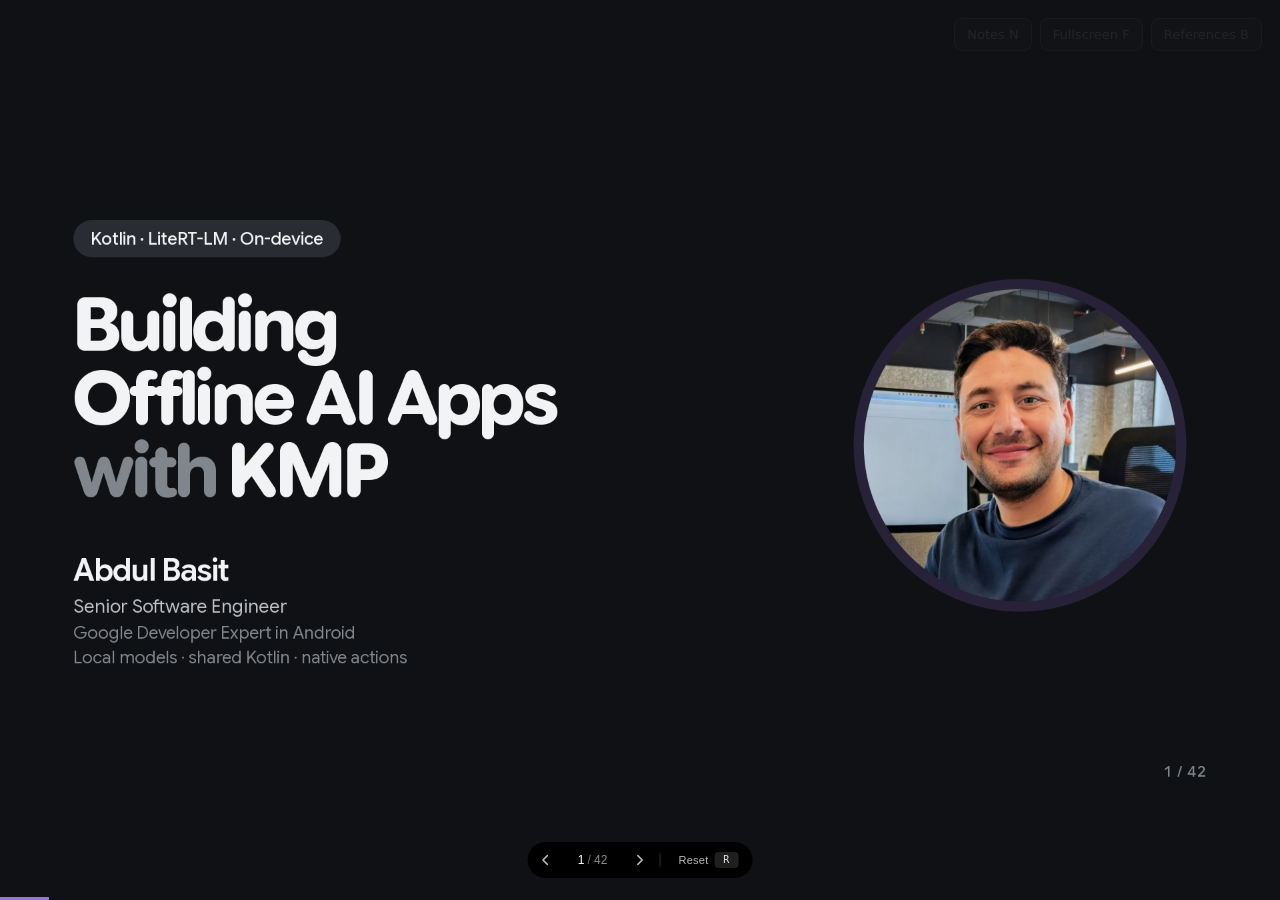
==== commit e77e6300: "Add shared clipboard implementation and practical talk ending" ====
--- a/docs/talk/index.html
+++ b/docs/talk/index.html
@@ -9,7 +9,7 @@
 <link href="assets/fonts.css" rel="preconnect"/>
 <link href="assets/fonts.css" rel="stylesheet"/>
 <script src="deck-stage.js"></script>
-<script id="speaker-notes" type="application/json">["0:00–0:30\n\nToday we will run a language model on a phone, connect it to a KMP app, and trace a device action from the user request to native execution. We will start with the model choices, then read the Android and Swift code, and finish with one observable offline action.\n\nTransition → Begin with the familiar cloud request path.", "0:30–1:15\n\nMany AI features follow this familiar cloud-backed pattern. The app sends a request to a remote model and receives its answer over the network. Depending on the app, the input could be a question, photo or voice note. Trace the outward arrow, then the return arrow. This inference path depends on connectivity and a remote service, and the request leaves the phone for processing. Model execution adds its own time too.\n\nPresenter cue: Keep this to the diagram and network dependency; explain the reasons for moving it on the next slide.\n\nSource: https://developers.google.com/edge/litert-lm/overview\n\nTransition → Why would we move that inference step onto the phone?", "1:15–2:15\n\nImagine opening a useful feature on a train or flight and still being able to use it. That is the availability reason for local inference after model setup. A second reason is a deliberate data boundary: this inference request need not be uploaded to a cloud model. Third, removing the network hop can help responsiveness. Fourth, this path avoids hosted-model request charges.\n\nThose are reasons to evaluate local inference, not automatic wins. We pay in downloads, storage, runtime RAM, compute, battery and heat, and the chosen model must still pass the task. Local inference alone does not make the whole app private or compliant. Device generation can be slower, and fresh online facts may still require another architecture.\n\nPresenter cue: Lead with the use case, then point to the four reasons. Do not promise instant inference or zero total cost.\n\nSource: https://developers.google.com/edge/litert-lm/overview\n\nTransition → Which model capabilities can an app choose?", "2:15–3:15\n\nChoose the job first. A text instruction model can draft or extract. A multimodal model accepts other input types, such as images or audio, if the app implements that pipeline. A tool specialist focuses on selecting functions and arguments. Base models learn continuation; instruct models receive further training to follow requests. The examples shown illustrate those roles; they are not a list of verified demo artifacts.\n\nIf asked: Base and instruction tuning are another axis. A base model is trained to continue its inputs. An instruct model receives further training to respond to requests such as “extract these tasks.” Input type, tuning and specialization can overlap in one model. They are not mutually exclusive boxes or consequences of parameter count.\n\nThese are model-family examples, not a claim that each artifact was loaded or measured in our demo. Local AI also includes embedding, classification, vision and speech models; this talk focuses on generative models and app integration, not implementing every task family.\n\nSources: https://huggingface.co/google/gemma-3-1b-it ; https://gemma.ai/models/gemma-4/model-card/ ; https://gemma.ai/models/functiongemma/model-card/\n\nTransition → What model families and sizes could we evaluate?", "3:15–4:15\n\nM means million learned parameters; B means billion. We will unpack that term on the next slide. Gemma is one option, not the whole mobile-model landscape. Within Gemma 3, 270M and 1B are text-only; 4B adds image input, and the family also includes larger 12B and 27B variants. Do not assume every size fits a phone. Qwen3 has compact 0.6B and 1.7B text models. Llama 3.2 has 1B and 3B text variants. SmolLM2 spans 135M, 360M and 1.7B.\n\nThe practical point is that choosing LiteRT-LM does not force us to choose Gemma. Other supported model exports can use the same engine API. A swap can still change the expected chat template, tokenizer, input capabilities and tool format, so evaluate the complete export rather than promising a two-line universal switch. These examples compare learned parameter counts, not download sizes or speed. Pick a candidate for your task, then check the exact converted artifact, chat format, runtime support, license and phone resources. This talk does not claim every listed model ran in our app.\n\nIf asked: This is a deliberately small, non-exhaustive set rather than a claim about the latest releases. Gemma 3n E2B/E4B use effective-size naming, which is different from total stored parameters. FunctionGemma is specialized and needs its own protocol. The repository’s app-managed LiteRT-LM route is also distinct from system-provided models such as Gemini Nano or Apple Foundation Models.\n\nSources: https://gemma.ai/models/gemma-3/ ; https://huggingface.co/Qwen/Qwen3-0.6B ; https://huggingface.co/Qwen/Qwen3-1.7B ; https://huggingface.co/meta-llama/Llama-3.2-1B-Instruct ; https://huggingface.co/HuggingFaceTB/SmolLM2-1.7B-Instruct\n\nTransition → What do the parts of those model names mean?", "4:15–5:15\n\nRead Gemma 3, 1B, and IT separately. Gemma 3 names the model family/generation. 1B means approximately one billion numerical parameters learned during training. IT means instruction-tuned. 270M means approximately 270 million parameters. A parameter count is not a download size, a speed benchmark, or a guarantee of quality.\n\nA converted artifact may also carry a precision label. That describes how stored numerical values are represented. The same parameter count at different precisions can have different weight-storage budgets. Check the exact artifact and runtime rather than guessing from a family name.\n\nIf asked: A context-window number is different again: it counts how many tokens can be considered during generation, not parameters or bits. We will see tokens after quantization. Some model names report effective rather than total parameters, so treat the simple 1B example as an introduction, not a parser for every model name.\n\nSources: official Gemma 3 artifact card; https://huggingface.co/docs/transformers/quantization/concept_guide\n\nTransition → How many bits store each numerical value?", "5:15–6:00\n\nFor model storage, the useful consequence is the number of codes per weight. Four bits provide 16 possible codes. Eight bits make one byte, so two packed 4-bit weight codes can fit in a byte before scales, metadata and alignment. Those codes represent approximate levels; the original floating-point weights are not simply chopped into decimal digits. FP16, INT8 and INT4 name different numerical representations, not different parameter counts.\n\nPresenter cue: Spend at most 45 seconds here. Establish the byte calculation, then demonstrate the approximation on the quantization slide.\n\nSource: https://developers.google.com/edge/litert/models/post_training_quantization\n\nTransition → How do we map a learned value to one of those smaller codes?", "6:00–7:30\n\nFor a smaller toy example, use 2 bits, which give four codes. Map them to 0.00, 0.25, 0.50 and 0.75. A weight of 0.73 is approximated by 0.75, introducing +0.02 error. Quantization changes representation precision; it does not remove parameters. This is intuition, not the exact algorithm used by a particular Gemma artifact.\n\nNow multiply. One billion weights times four bits is four billion bits. Divide by eight bits per byte to get half a billion bytes: 0.5 decimal GB of idealized INT4 weight payload. FP16 and INT8 give 2.0 and 1.0 GB respectively under the same simplified assumptions.\n\nReal files add scales, metadata and other tensors, and may mix precisions. Runtime RAM also includes caches, buffers and activations. A 0.5 GB weight payload does not mean the app fits into 0.5 GB RAM. Lower precision can affect quality, and hardware/kernel support determines speed. Re-test the actual task on the actual artifact and device.\n\nSources: https://developers.google.com/edge/litert/quantization/quantization_spec ; https://huggingface.co/docs/transformers/quantization/concept_guide\n\nTransition → How do those saved weights produce text?", "7:30–9:15\n\nSaved weights were learned during training. Inference uses them with a prompt; a supplied fact changes the current context, not the saved weights. A tokenizer splits text into pieces and maps them to IDs. Tokens may be words, parts of words or punctuation; exact splits depend on the tokenizer. Prefill processes the supplied instructions, note and included history. At each decode step the model scores possible next tokens; the runtime selects one, appends it and repeats until a stop condition or output limit. Sampling can make successive runs differ.\n\nInstructions, input, history and the growing response share a context budget. More context can mean more prefill time and runtime memory. The app chooses what to include and leaves response headroom. Decoded chunks can stream into shared UI state through Kotlin Flow; a chunk need not equal one token.\n\n\nIf asked: Current shared defaults reserve 768 estimated output tokens from a 4096 baseline, leaving 3328 estimated input tokens. History preparation subtracts system/current-message estimates. Counts are heuristic, not the actual artifact tokenizer. iOS native capacity is not explicitly the same Android setting.\n\nSources: PromptBuilder.kt in the current local working tree; https://huggingface.co/docs/transformers/llm_tutorial\n\nTransition → Which runtime handles this generation on our phones?", "9:15–10:30\n\nLiteRT is the layer that executes converted model computation on the selected device backend. LiteRT-LM adds the language-model orchestration: model resources, tokenization, prefill and decode through LiteRT, conversation management and streamed text. Our KMP app supplies the prompts and decides what the generated response means for the product. Keeping those layers distinct explains why choosing a model file and choosing a runtime library are separate decisions.\n\nYou may also recognize MediaPipe’s LLM Inference API from older examples. That specific API is now maintenance-only; Google recommends migrating it to LiteRT-LM. This does not mean all MediaPipe tasks are retired. This repository already uses LiteRT-LM: Kotlin on Android and a Swift bridge on iOS. Gemma is the model family, LiteRT-LM is the runtime, and KMP shares the application behavior.\n\nSources: https://developers.google.com/edge/litert-lm/overview ; https://developers.google.com/edge/mediapipe/solutions/genai/llm_inference ; current platform adapters.\n\nTransition → Which model file should we give that runtime?", "10:30–11:45\n\nA model family and precision still do not tell us which file to download. A .litertlm bundle packages converted model components, weights, a tokenizer and metadata for LiteRT-LM. Start with a compatible pre-converted export for the runtime we chose.\n\nOlder MediaPipe LLM examples often use .task bundles. Some LiteRT-LM paths also recognize these, so do not treat the suffix as a complete support matrix. Renaming a file does not convert its contents.\n\nFor KMP, a compatible bundle can be reused on Android and iOS. The native runtime libraries and initialization remain platform-specific. Match the export to both runtime versions and chosen backends.\n\nIf asked: Both pinned native format detectors recognize .task, .litertlm and .tflite. Recognition alone does not establish operator, tokenizer, modality or memory compatibility. INT4 is a numerical representation, while .litertlm is a container format. This talk does not claim a particular bundle was physically verified on every platform. GGUF or Safetensors downloads are not direct substitutes for these adapters; obtain a supported conversion.\n\nSources: https://developers.google.com/edge/litert-lm/file_builder ; https://raw.githubusercontent.com/google-ai-edge/LiteRT-LM/v0.14.0/runtime/util/file_format_util.cc ; https://raw.githubusercontent.com/google-ai-edge/LiteRT-LM/v0.13.1/runtime/util/file_format_util.cc\n\nTransition → The bundle is shared data. How do we share the application code while keeping the native engines?", "11:45–13:00\n\nKMP shares the behavior around the model: Compose UI, prompts, state, parsing, argument checks and routing. The GemmaInference contract is in commonMain. Both platforms provide a Kotlin actual adapter.\n\nAndroid calls LiteRT-LM's Kotlin SDK. iOS connects its Kotlin adapter to Swift through notifications. Both adapters turn native runtime output into Kotlin Flow. Keep the focus here on ownership and boundaries; the startup-policy slide explains initialization after we see the shared API. Tool selection follows this demo's shared prompted-JSON route on both platforms.\n\nThe same clipboard tool can share its name, arguments and routing while Android uses ClipboardManager and iOS uses UIPasteboard. Lifecycle, permissions and hardware still need platform-specific implementation and tests.\n\n\nSources:\nLocal working tree: corresponding project source files.\nSources: current local working tree, reviewed for this revision.\ncomposeApp/src/androidMain/kotlin/org/abma/offlinelai_kmp/inference/GemmaInference.android.kt\ncomposeApp/src/iosMain/kotlin/org/abma/offlinelai_kmp/inference/GemmaInference.ios.kt\niosApp/iosApp/InferenceBridge.swift\n\nTransition → Read the common Kotlin boundary first.", "13:00–14:15\n\nThe shared app sees a small Kotlin boundary: load a compatible local artifact, then collect decoded text chunks through Flow. The expect declaration defines the shared contract; each actual implementation connects to its native runtime.\n\nOn Android, callbacks from the Kotlin SDK are forwarded into the Flow. On iOS, the Swift bridge forwards native stream events to the Kotlin adapter, which emits into the same shared Flow. That lets the shared ViewModel update the answer without knowing which native API produced the text. This excerpt is abridged; lifecycle and error handling stay in the implementations.\n\n\nIf asked: The current main chat uses generateConversationResponse to pass system instructions, history and the user prompt as structured roles. The full API also includes updateConfig, generateResponseWithHistory, isModelLoaded, getLoadingProgress and close. Android applies sampler settings. This iOS bridge intentionally uses native sampler defaults. Both current load paths await native initialization, and both forward cancellation/close. These are source-level facts, not a completed physical-device benchmark.\n\nSources: current local working tree, GemmaInference.kt, GemmaInference.android.kt, GemmaInference.ios.kt and iosApp/iosApp/InferenceBridge.swift.\n\nTransition → Now follow loadModel into each native engine.", "14:15–15:45\n\nThe common loadModel method reaches these native initialization paths. Android constructs EngineConfig with the model path, selected backend and cache directory, creates Engine, and calls initialize. The helper is invoked with GPU first and CPU if GPU initialization fails. Swift constructs its EngineConfig with the same kind of model path and cache location, chooses GPU, creates Engine, and awaits initialize.\n\nBoth load paths wait for native initialization before reporting ready. Sharing a signature does not establish equal backend support, loading cost or latency. Provision the artifact first and measure initialization, first visible text and completion separately.\n\nPresenter cue: Trace modelPath → config → Engine → initialize on both sides. The snippets are source-derived abridgements; Android token/image limits and error checks are omitted for readability. The full Android EngineConfig is near207–218, initialization immediately after it; Swift initialization is near181–190 in the reviewed working tree.\n\nSources: GemmaInference.android.kt ; iosApp/iosApp/InferenceBridge.swift.\n\nTransition → The engine is loaded. Let’s send the first system and user prompt through our shared Kotlin API.", "15:45–17:00\n\nThe engine is ready. Now use the shared Kotlin API to send a real request. The system instructions set the tutor role and a two-sentence response constraint. The user message asks what changes when the model is quantized from FP16 to INT4. We pass empty history because this is a first turn.\n\nThe adapters preserve these as system and user roles; we do not manually concatenate special model-token markers here. The selected model’s conversation format still matters. The system instruction guides generation; it does not guarantee that the response follows every constraint.\n\ncollect receives decoded text chunks, and answer accumulates them. This is the low-level chunk stream. Later, our shared use case wraps it in cumulative Streaming, Complete and Error results for the ViewModel. That later partialResponse must replace displayed text, rather than be appended again.\n\nPresenter cue: Trace systemPrompt, history and userPrompt, then the highlighted question into collect. The model is already loaded, inference is the shared GemmaInference instance, and this code runs inside a coroutine. This is an illustrative request using the existing API, not a captured model output. UI-state updates and error handling are omitted.\n\nSources: composeApp/src/commonMain/kotlin/org/abma/offlinelai_kmp/inference/GemmaInference.kt ; Android and iOS GemmaInference actual implementations.\n\nTransition → A prompt can ask the model to explain a concept. What if the question needs information the model does not have, such as today’s weather?", "17:00–18:30\n\nAsk: what is the weather in Riyadh today? Model weights alone are not a live weather feed. Function calling lets the model request information from a function the app has described.\n\nThe tool contract names get_weather, describes current conditions and requires a location string. The model proposes Riyadh as the location; it has not fetched anything yet. The app validates the argument, calls a weather provider, and sends the result back. Only then can the model compose an answer from that fresh result.\n\nThe displayed 26°C and sunny are mock values for teaching, not today’s observation or a captured response. This app does not implement the weather tool.\n\nPresenter cue: Trace contract → proposed call → provider lookup → returned result → model answer. Emphasize that the application performs the external call.\n\nIf asked: Google’s Gemini guide illustrates weather function calling. Provider APIs differ in exact schema and result messages; the slide’s function syntax is conceptual. A production lookup also needs location disambiguation, units, errors and an observation time. Do not silently turn provider failure into invented weather. A fresh data source is separate from model training.\n\nSource: https://ai.google.dev/gemini-api/docs/function-calling\n\nDiagram credit: Google Gemini API documentation, https://ai.google.dev/gemini-api/docs/function-calling . The supplied original diagram illustrates the general function-call flow, not a weather-specific API. Image licensed under the documentation’s stated terms; attribution retained here and in the slide caption.\n\nTransition → Keep function calling, move inference locally, and change from remote weather to a device flashlight action.\nDiagram note: The main sequence is a presentation-width adaptation of the tool branch in Google’s general diagram. Google’s unmodified original is preserved on reference 31. The optional direct-answer/extra-function branches are in that original; this slide traces the weather lookup branch only.\n", "18:30–20:00\n\nMove the inference step onto the phone. The contract, proposed call and app-owned execution remain the same idea, but today’s live weather would still require a network-backed tool. We now switch to a local device action: turn off the flashlight.\n\nRead the complete small request. The system instructions describe toggle_torch and its required Boolean enable argument, then define the response format. History is empty. The user asks OFF, so the illustrative expected proposal contains enable=false. No native code has run yet.\n\nPresenter cue: Point to SYSTEM, then USER, then the expected proposal. Do not read every instruction aloud. Tool instructions accompany the app’s default-persona chat generations; they are not learned permanently by the model.\n\nIf asked: This is a self-contained teaching request, not a raw app capture. The companion complete-tool-request.md contains the source-derived full nine-tool default prompt. The actual builder combines persona, optional pinned context and tool descriptions, then sends system text, prepared history and user text separately. Specialized/custom personas and standalone extraction workflows use different prompts. A cached weather report must show its observation time and may be stale.\n\nSources: ToolPrompt.kt; ChatViewModel.kt currentCombinedSystemPrompt; PromptBuilder.kt; GenerateResponseUseCase.kt; complete-tool-request.md.\n\nTransition → Where does this tool contract come from in our application code?", "20:00–21:45\n\nThe screenshot is the real createDefaultToolRegistry function. It constructs the shared registry from nine handler instances. Point to ToggleTorchTool, which handles our running flashlight example, and CopyToClipboardTool, which we will use in the live demonstration. The model did not discover these functions; the app selected the available handlers.\n\nEach handler owns a ToolSpec with its name, description and argument contract. The shared prompt builder reads the registry’s specs to describe the tools. After generation, ToolRegistry matches a proposed name to one of these handlers. An unknown name produces an error result. The selected handler validates its inputs before delegating to native code.\n\nThis is the app’s shared registry, not LiteRT-LM ToolSet registration. The screenshot shows registration only; we will trace dispatch after the generation examples.\n\nPresenter cue: Point to ToggleTorchTool and CopyToClipboardTool in the actual source capture. Do not read all nine names.\n\nSources: Tooling.kt ToolRegistry, createDefaultToolRegistry and ToolHandler.spec; ToolPrompt.kt.\n\nTransition → How do both native runtimes receive the same system instructions and user request?", "21:45–23:45\n\nNow the variables have a concrete meaning: systemPrompt contains the tool instructions we just read, and userPrompt asks to turn the flashlight off. The loaded engine is already available. These are shortened new-conversation excerpts, with empty history.\n\nOn Android, ConversationConfig receives systemInstruction. The conversation accepts the user message separately and produces text through a callback. On iOS, the Swift config receives a system Message; sendMessageStream emits chunks. Our postToken helper forwards those chunks through notifications into Kotlin Flow.\n\nBoth return generated text to shared Kotlin. The shared parser extracts a proposed call, and its handler validates it before a native action. Neither excerpt registers SDK tools or automatically executes a flashlight function.\n\nIf asked: The snippets use shorter local names and assume a nonblank systemPrompt. The actual Android callback extracts Content.Text, calls trySend and handles completion/errors within callbackFlow. Swift postToken is a project helper, not a LiteRT-LM API. Real history, sampler configuration, cancellation and cleanup are omitted here; the earlier startup slide and source code cover those concerns. Swift also exposes native tool APIs. Both current platforms choose the shared prompting route.\n\nSources: GemmaInference.android.kt generateConversationResponse; iosApp/iosApp/InferenceBridge.swift; GemmaInference.ios.kt callbackFlow bridge.\n\nTransition → How does that native text stream update shared UI state, and when is a tool proposal ready to dispatch?", "23:45–25:15\n\nThe native APIs stream text, but the UI needs more than an ever-growing string. Our shared use case exposes three sealed results: Streaming, Complete and Error. This is our KMP application API, not the Flutter package’s response types.\n\nFollow the highlighted branch. partialResponse already contains the full text received so far, so updateStreamingMessage replaces the displayed content. Adding it with += would repeat earlier prefixes. When the flow emits Complete, the ViewModel either handles the parsed tool proposal or finishes an ordinary answer. Errors have a separate branch. The when expression is exhaustive because all result types are covered.\n\nPresenter cue: Start with the highlighted two lines, then point to completion and error. The surrounding coroutine, history trimming, tool allowlist and live metrics are omitted. Nested result classes are imported for short names, and combinedSystemPrompt is shortened to systemPrompt. The real use case accumulates native chunks before emitting cumulative Streaming results. It extracts a tool proposal only after generation ends.\n\nSources: composeApp/src/commonMain/kotlin/org/abma/offlinelai_kmp/ui/viewmodel/ChatViewModel.kt:628–654 ; composeApp/src/commonMain/kotlin/org/abma/offlinelai_kmp/domain/usecase/GenerateResponseUseCase.kt:20–39,85–120.\n\nTransition → The preceding code uses our prompted proposal format. What can the Android SDK handle for us instead?", "25:15–26:30\n\nSDK means Software Development Kit: the runtime library and APIs we integrate into our application. Google AI Edge LiteRT-LM’s Kotlin SDK can derive a tool contract from a ToolSet’s annotated Kotlin functions. @Tool supplies a description; @ToolParam supplies the parameter description; Kotlin’s function name and parameter type supply their corresponding contract information. The example deliberately calls the function toggle_torch to match that exposed name.\n\nPresenter cue: The left snippet is an illustrative integration option. Its injected run callback represents app-owned native work and status reporting; torchTools must be instantiated with that implementation. This is not code already wired into our demo. Engine creation, callback implementation and initialization are omitted. Calls that block belong off the UI thread.\n\nThe right snippet registers that instance with tools=listOf(tool(torchTools)). automaticToolCalling=false selects manual handling, so the application can inspect reply.toolCalls and apply its checks before dispatch. In automatic mode, the SDK invokes registered functions and returns their results to the model. Manual handling must submit results if another model turn should continue. Neither route establishes intent or permissions.\n\nIf asked — app wiring and integration details: Our current Android AND iOS chat implementations instead use the preceding prompted-proposal route. iOS prompting is an app choice; Swift also exposes native tool APIs. SDK tool calls use Map<String,Any?> arguments, while our shared handlers use JsonObject, so normalization is required to reuse those checks. Use a compatible tool-capable artifact/template and pin versions.\n\nSources: https://raw.githubusercontent.com/google-ai-edge/LiteRT-LM/v0.14.0/kotlin/java/com/google/ai/edge/litertlm/Tool.kt ; https://raw.githubusercontent.com/google-ai-edge/LiteRT-LM/v0.14.0/kotlin/java/com/google/ai/edge/litertlm/Config.kt ; pinned v0.14.0 Kotlin getting_started.md; current local app code.\n\nTransition → Return to the prompted route this app implements and follow a proposal into native execution.", "26:30–28:00\n\nTrace the same flashlight-OFF request, rather than another abstract API. First define the name and Boolean argument in the shared ToolSpec. The prompt builder includes those instructions so the model knows the available tool and parameter. The model returns a proposal, not a completed action.\n\nIn this app, extractToolCall normalizes generated text into a shared ToolCall with a JsonObject. The registered torch handler requires exactly the enable key and a real JSON Boolean. Invalid requests stop before native execution. A valid request reaches the platform adapter, which can still fail because hardware or permissions are unavailable. Show the resulting status in the UI.\n\nOur app displays the native result and ends this operation. Returning that result to the model for another turn would require an additional conversation loop.\n\nPresenter cue: Read the literal proposal on the slide. Follow its tool name through extractToolCall into ToggleTorchTool, then follow the enable value into the native call. Contrast a native success with a missing-hardware error; neither outcome is known at proposal time.\n\nIf asked — continuing conversations: ChatViewModel.handleToolCall currently does not feed its result into another model turn. A continuing loop must submit the result, handle subsequent responses and enforce loop limits. Android SDK automatic mode offers orchestration; manual mode leaves it to the app. SDK arguments need adaptation before reuse of this app’s JsonObject checks.\n\nSources: current local ToolPrompt.kt, Tooling.kt, GenerateResponseUseCase.kt and ChatViewModel.kt; pinned LiteRT-LM v0.14.0 Kotlin getting_started.md.\n\nTransition → What can still go wrong after parsing and type checks?", "28:00–29:00\n\nA correctly typed proposal can still contradict the user. If the user says “Do not change the flashlight” and the model proposes enable=true, the Boolean shape can pass while the action is wrong. Each handler needs its own validation, and consequential actions may need review before execution. The current chat dispatches automatically after its implemented checks; confirmation is a product recommendation.\n\nNative execution can also fail because the device has no available torch or access is restricted. Report the API result or error; do not treat a generated success sentence as evidence of a device effect.\n\nSources: Tooling.kt ; ChatViewModel.kt ; current native action adapters.\n\nTransition → Inspect a real proposed call and its observable device effect.", "29:00–35:00\n\nBefore switching examples: the flashlight call showed the dispatch path. For the live run, use another registered device tool whose result everyone can inspect: copy_to_clipboard.\n\nAsk someone for a two-digit number to make this input specific to the live run. Use it instead of 47 in the displayed request.\n\nThe phone has airplane mode on and Wi-Fi off. This demonstrated path uses local inference. Watch three things: the actual copy_to_clipboard proposal, the app's device result, then the phrase appearing when pasted into an empty local field on the phone. A generated “Copied!” sentence is not proof of a clipboard effect.\n\nIf the model proposes the wrong action, show the failure honestly. The important pattern is an inspectable proposal followed by an observable native result.\n\nPresenter cues — preparation, not spoken script:\nName the actual rehearsed artifact filename/precision, backend and phone before starting. These must come from the real setup; a model-family example or estimated size is not a measured setup.\nRehearse the exact build, artifact and phone first. Provision and load the model before disconnecting. Mirror by USB without tethering. With scrcpy use --no-clipboard-autosync. Type and long-press Paste on the phone; a laptop paste shortcut can inject its clipboard.\nExpected shape, not captured output: <<{\"tool\":\"copy_to_clipboard\",\"arguments\":{\"text\":\"Essex lantern <number>\"}}>>.\nPlanned demonstration: four minutes. The remainder of this slot is reserved for audience interaction, device delays and recovery; do not fill it with another unplanned live feature. At 34:15 stop retrying and show the resources/Q&A page by 35:00. If the run finishes early, begin questions rather than adding filler.\n\nTransition → Keep the repository QR visible and open questions.", "35:00–40:00 | Q&A\n\nThe repository contains the shared prompt, parser, handlers and native adapters. Follow ToolPrompt.kt for tool instructions, GenerateResponseUseCase.kt for extracting proposals, and Tooling.kt for registry and handler behavior. The live run used the actual artifact, backend and phone named during the demonstration. These are the sources to inspect if you want to reproduce that path. Let’s take questions.\n\nPresenter cue: Keep the project QR visible. Open Q&A no later than 35:00; finish at 40:00. Optional references begin at 26.\n\nSource: https://github.com/SEAbdulbasit/OfflineAI-KMP", "OPTIONAL REFERENCE — outside the timed forward talk\n\nHere is the useful feature: turn a short meeting note into a draft the user can inspect. The screenshot is our real iOS-simulator input screen before inference. It is UI evidence only; it is not a captured successful model response. The separate draft is illustrative expected output.\n\nSara will update the slides, but no deadline was agreed. We want that task, owner Sara, and deadline null. We do not want to infer a deadline from another person's sentence or turn a casual discussion into a commitment. That small, checkable transformation is our running example.\n\n\n\n\nSources: workshop/visuals/ios-notes-source.jpg; DemoSamples.kt in the current local project.", "OPTIONAL REFERENCE — outside the timed forward talk\n\nRead the two fictional commitments. Ask whose task has Friday as a deadline. Sara owns the slide update; no deadline was agreed for that task. Omar owns the Android recording with Friday as its deadline.\n\nThe right side is one illustrative expected item, not a captured model result and not the complete response. The app expects an items array. Keep task and evidence as exact source substrings; keep absent deadline null. The original sample includes further commitments and discussion, omitted here to focus the example.\n\nThe parser checks that evidence occurs in the source, that task occurs in the evidence, and that non-null owner and deadline occur there too. This can reject unsupported fields, but an overly broad evidence span can still contain the wrong person’s deadline. Exact matches do not establish semantic attribution or whether a statement is a commitment. Keep the review step and evaluate those cases explicitly.\n\n\nSources: DemoSamples.kt notesPrompt and parseNotes, DemoScreen.kt Action Items to Review.", "OPTIONAL REFERENCE — outside the timed forward talk\n\nThis is a second narrow feature: answer only from a supplied local reference. The fictional workshop section has ID venue and says the workshop is in Room Cedar on level 2. The prompt includes the sections directly. There is no embedding pipeline, vector database, PDF ingestion or implemented retrieval system in this demo.\n\nFor the location question, an expected response names the known section and copies an exact quote. For a Wi-Fi password question, no supplied section contains that information, so the expected response is null/null. These examples are teaching outputs, not measured model results.\n\nIf asked — parser details: parseFaq checks that the sourceId exists and the quote is a nonblank exact substring of that section. It also handles null/null as no answer. Those checks do not prove the quote answers the question: a model can select a real but irrelevant sentence. Evaluate supported, unsupported and irrelevant-quote cases separately.\n\n\n\n\nSources: DemoSamples.kt sections, faqPrompt and parseFaq; DemoController.kt.", "OPTIONAL REFERENCE — outside the timed forward talk\n\nKeep the same flashlight feature while testing three different things. First a requested action: “Turn off the flashlight” should produce enable=false, and the native effect must be inspected. Second a no-action case: “Do not change the flashlight” should not dispatch a tool at all. Third invalid arguments: a quoted Boolean or extra key must be rejected before native execution.\n\nThese are expected test cases, not a claimed model pass rate. Check selection and intent, argument validation, and the actual device outcome separately. A valid JSON shape or generated success message proves only part of the chain.\n\nRecord the exact artifact, runtime, backend and phone. Measure cold load, first visible chunk and total completion separately. A Boolean argument passing validation does not establish hardware success.\n\nIf asked: The note-extraction workflow needs its own cases for commitments, missing fields and unrelated deadlines. That is a different task’s test set; do not switch examples while explaining the tool-call tests here.\n\nSources: ToggleTorchTool in Tooling.kt; ToggleTorchToolTest.kt; current metrics and platform tool adapters.", "OPTIONAL REFERENCE — outside the timed forward talk\n\nWalk the audience through the actual recovery paths. Model readiness is checked before running; the model-required UI guides the user to Settings. The workflow preserves its input. A new run clears the previous result, and failed validation shows an error rather than a new validated result. Raw generated text remains available for inspection. The user can shorten or edit the input and retry.\n\nA rejected torch argument is a separate boundary: it produces an invalid-request tool result before native execution. Do not generalize this strict guard to every tool; clipboard parsing is currently simpler.\n\nCancellation produces “Generation stopped. You can edit the input and try again.” The controller releases the generation slot and restores its non-running state. This slide describes implemented branches, not a claimed set of observed model failures. A complete manual alternative is a recommended product extension.\n\n\nSources: current DemoController.kt, DemoScreen.kt and Tooling.kt.", "BACKUP — Google’s original function-calling diagram\n\nThis is Google’s unmodified general diagram from its Gemini API guide, not a weather-specific diagram. The main weather slide uses a wide, weather-labelled adaptation so the arrows and text are readable on a presentation screen. In the original, Gemini may answer directly, propose a function, or continue with another function after receiving a result. The application executes functions.\n\nSource: https://ai.google.dev/gemini-api/docs/function-calling\nImage: https://www.gstatic.com/cloud-cms/6fae8435a773b720d5db0c8746efb318.png\n", "OPTIONAL REFERENCE — outside the timed forward talk\n\nBACKUP — App-owned execution responsibilities\n\nOnly step two belongs to the model. First, the app describes its tools in the prompt; the model does not discover Kotlin functions by itself. Second, the model proposes a name and arguments. Third, the registry checks the name and the registered handler checks its inputs. Our torch handler requires a JSON Boolean and exactly the allowed key. Validation strength is handler-specific; the clipboard handler currently uses simpler extraction.\n\nA schema in a prompt does not enforce those rules or establish intent. Fourth, the native API runs subject to permissions and hardware. Fifth, the app reports the actual API result or error.\n\nThis app displays the result directly. Feeding it into another model turn would require loop limits, state and recovery handling.\n\n\nSources:\nhttps://gemma.ai/models/functiongemma/formatting/\nLocal working tree: see the corresponding project source file.", "OPTIONAL REFERENCE — outside the timed forward talk\n\nBACKUP — iOS Swift Bridge (iosApp/iosApp/InferenceBridge.swift)\n\nThis is the Swift side behind the same `Flow<String>` contract. `InferenceBridge` creates a LiteRT-LM conversation, loops over `conversation.sendMessageStream(message)`, and calls our helper `postToken(chunk.toString)`.\n\n`postToken` is a project helper—not a LiteRT-LM API—that posts `GemmaTokenResponse` via `NotificationCenter`, which `GemmaInference.ios.kt` observes inside `callbackFlow`.\n\nCurrent lifecycle: Kotlin loadModel resolves the artifact and waits for GemmaLoadDone or GemmaLoadError from Swift native initialization. Unfinished collection cancellation posts GemmaCancelRequest, and close posts GemmaCloseRequest. Swift cancels the active conversation/task and clears its engine reference on close. Kotlin includes sampling values in the generation payload, but Swift intentionally leaves samplerConfig nil and uses the model/runtime defaults. The bridge now creates a structured conversation with system/history messages. Native tool APIs also exist in the local Swift wrapper, but this app does not register them: it prompts for custom JSON and routes the parsed proposal through shared handlers. Describe these implemented paths separately from physical-device verification.\n\nSources:\nLocal working tree: corresponding project source file.\nLocal working tree: corresponding project source file.\nhttps://developers.google.com/edge/litert-lm/swift", "OPTIONAL REFERENCE — outside the timed forward talk\n\nBACKUP — Structured Text Draft (DemoSamples.kt)\n\nHere's the expected JSON shape behind our note-to-action-items demo in `DemoSamples.kt`. The fictional rehearsal note has Sara (no deadline), Omar (Friday), Lina (Thursday), plus a dark-theme discussion with no commitment.\n\n`notesPrompt` asks for JSON, null for missing fields, and an exact evidence sentence copied from the note. The parser uses ignoreUnknownKeys=false to reject unknown fields; that is parser configuration, not prompt enforcement. `parseNotes` verifies the JSON shape and checks that each supplied task, owner and deadline matches text inside its evidence, and that `evidence` appears verbatim in the source note.\n\nSources:\nLocal working tree: corresponding project source file.", "OPTIONAL REFERENCE — outside the timed forward talk\n\nBACKUP — Source Checks vs. Meaning (DemoSamples.kt & DemoSamplesTest.kt)\n\nDeterministic substring checks catch a lot, but not everything.\n- Sara + `null` passes and is a real commitment.\n- Sara + `Friday` is rejected *if* the evidence is Sara's own sentence (because \"Friday\" isn't in it)—though a multi-sentence evidence span could still smuggle in Omar's Friday.\n- The dark-theme sentence passes substring checks because the words are really in the note, even though nobody committed to building it.\n\nThat's why `DemoSamplesTest.kt` explicitly documents this boundary: deterministic checks verify grounding in text, not semantic intent.\n\nSources:\nLocal working tree: corresponding project source file.\nLocal working tree: corresponding project source file.", "OPTIONAL REFERENCE — outside the timed forward talk\n\nBACKUP — Model & Runtime Compatibility\n\nFour things have to line up: exact converted artifact, pinned runtime version, chat template/input types, and device RAM + context budget + license.\n\nIn this repo: Kotlin 2.4.0, Compose Multiplatform 1.11.1, Android LiteRT-LM 0.14.0 (`libs.versions.toml`), and iOS `CLiteRTLM.xcframework` 0.13.1 (`LiteRTWrapper/Package.swift`).\n\nIf asked about system models: this app uses an app-managed compatible model artifact through LiteRT-LM. The on-device configurations of Gemini Nano / ML Kit GenAI and Apple's Foundation Models are separate system-model routes; availability, APIs and guarantees differ from this app-managed runtime.\n\nSources:\nhttps://developers.google.com/edge/litert-lm/overview\nhttps://gemma.ai/models/functiongemma/formatting/\nLocal working tree: corresponding project source file.\nLocal working tree: corresponding project source file.", "OPTIONAL REFERENCE — outside the timed forward talk\n\nBACKUP — Model-family examples\n\nGemma 3 1B IT is a compact text-only instruction-tuned example. Gemma 4 E2B also accepts image and audio inputs, so using those capabilities needs a matching artifact, runtime and app input pipeline.\n\nFunctionGemma 270M specializes in tool use and has its own call format. It is not interchangeable with this project's prompted JSON envelope; supporting its protocol needs an appropriate integration.\n\nThese are selection examples, not measured performance results from this app. Start with a compatible artifact that passes task checks on the actual target phone. File size alone does not establish runtime RAM fit.\n\nUse only if asked about model families; return to Q&A.\n\n\n\nSources:\nhttps://gemma.ai/models/gemma-3/\nhttps://gemma.ai/models/gemma-4/model-card/\nhttps://gemma.ai/models/functiongemma/model-card/\nhttps://gemma.ai/models/functiongemma/formatting/", "OPTIONAL REFERENCE — outside the timed forward talk\n\nBACKUP — Local Reference Answers (DemoSamples.kt)\n\nOur second bundled demo is a tiny local FAQ with four short fictional sections (`venue`, `setup`, `offline`, `help`) injected straight into the prompt—no vector database, no embeddings, and no PDF parser.\n\nFor \"Where is the workshop?\", the expected JSON quotes the exact sentence from `[venue]`. For \"What is the Wi-Fi password?\" (which isn't in the reference), it must return `null` for both `sourceId` and `quote`. `parseFaq` checks that `sourceId` exists and the quote appears verbatim in that section—great for small, curated offline references.\n\nA quote existing in the source does not prove it answers the question. Check relevance separately; an unsupported question should produce the null response rather than an invented answer.\n\nSources:\nLocal working tree: corresponding project source file.", "OPTIONAL REFERENCE — outside the timed forward talk\n\nBACKUP — Choosing a bounded task\n\nStart with narrow transformations: extracting fields, classifying short text, or drafting a concise summary. Our note-to-task draft is useful because its fields can be checked against the source. Small local models are not a substitute for fresh external facts or dependable unrestricted multi-step reasoning.\n\nThe tradeoff is a product decision per feature: evaluate task quality, target-device resources and required information. A missing model or a failed generation should leave a usable manual workflow. That is a UX recommendation; the current screenshot shows the app's model-required state. Local and remote features can coexist.\n\n\nSources: the task checks in DemoSamples.kt and Tooling.kt; model cards linked in the model-selection appendix.", "OPTIONAL REFERENCE — outside the timed forward talk\n\nThe common method loads a model on both platforms, but startup policy differs. Android tries GPU, then CPU if initialization fails, and attempts warm-up. This iOS bridge initializes on GPU and preserves native sampler defaults.\n\nBoth current implementations await initialization and forward cancellation and close. Equal method signatures still do not establish equal resource cost or behavior.\n\nDefine the same phases before measuring: artifact provisioned, engine initialized, any warm-up, first visible chunk, then completion. Measure each device rather than comparing unlike phases.\n\n\nIf asked: This is a lesson drawn from the current implementation, not a claim that we observed a particular device failure or speedup. The iOS bridge shown has no Android-style CPU-fallback sequence. Swift samplerConfig is intentionally nil so the model/runtime defaults are used. Both adapters now forward cancel/close; older notes saying otherwise are obsolete.\n\nSources: current local working tree, GemmaInference.android.kt, GemmaInference.ios.kt and iosApp/iosApp/InferenceBridge.swift.", "OPTIONAL REFERENCE — outside the timed forward talk\n\nThese are SDK integration illustrations, not the current app’s image pipeline. The current native initialization and shared chat API are text-only. Adding an image argument alone cannot enable a text-only model or engine.\n\nUse a compatible multimodal .litertlm export. Configure visionBackend with the supported backend before initializing the engine: Backend.GPU() in the pinned Kotlin API, .gpu in Swift. Both snippets assume that work is already complete and imagePath is a readable absolute local path. Resolve or copy picker URIs into an accessible file first. Kotlin also supports Content.ImageBytes(ByteArray); Swift supports .imageData(Data).\n\nAndroid sends Contents containing image and text and collects Flow<Message>. The use block keeps the conversation open until collection completes. Swift sends a Message containing image and text and iterates an AsyncThrowingStream<Message,Error>. Release the Swift conversation when finished; its deinitializer deletes the native handle. Cancel active work and handle errors in production code; these details are omitted here. Neither SDK uses the Flutter-specific TextResponse/ThinkingResponse classes in the reference image. Separate reasoning or tool events require the actual model/API protocol; do not present arbitrary text as a typed reasoning channel.\n\nSources: https://raw.githubusercontent.com/google-ai-edge/LiteRT-LM/v0.14.0/docs/api/kotlin/getting_started.md ; https://raw.githubusercontent.com/google-ai-edge/LiteRT-LM/v0.14.0/kotlin/java/com/google/ai/edge/litertlm/Message.kt ; vendored iosApp/LiteRTWrapper/Sources/LiteRTLM/Message.swift, Conversation.swift and Config.swift.\n\nPresenter cue: Open only if asked about extending beyond text. Highlight the image content line on each platform. Return to Q&A."]</script>
+<script id="speaker-notes" type="application/json">["0:00–0:30\n\nToday we will run a language model on a phone, connect it to a KMP app, and trace a device action from the user request to native execution. We will start with the model choices, then read the Android and Swift code, and finish with one observable offline action.\n\nTransition → Begin with the familiar cloud request path.", "0:30–1:15\n\nMany AI features follow this familiar cloud-backed pattern. The app sends a request to a remote model and receives its answer over the network. Depending on the app, the input could be a question, photo or voice note. Trace the outward arrow, then the return arrow. This inference path depends on connectivity and a remote service, and the request leaves the phone for processing. Model execution adds its own time too.\n\nPresenter cue: Keep this to the diagram and network dependency; explain the reasons for moving it on the next slide.\n\nSource: https://developers.google.com/edge/litert-lm/overview\n\nTransition → Why would we move that inference step onto the phone?", "1:15–2:15\n\nImagine opening a useful feature on a train or flight and still being able to use it. That is the availability reason for local inference after model setup. A second reason is a deliberate data boundary: this inference request need not be uploaded to a cloud model. Third, removing the network hop can help responsiveness. Fourth, this path avoids hosted-model request charges.\n\nThose are reasons to evaluate local inference, not automatic wins. We pay in downloads, storage, runtime RAM, compute, battery and heat, and the chosen model must still pass the task. Local inference alone does not make the whole app private or compliant. Device generation can be slower, and fresh online facts may still require another architecture.\n\nPresenter cue: Lead with the use case, then point to the four reasons. Do not promise instant inference or zero total cost.\n\nSource: https://developers.google.com/edge/litert-lm/overview\n\nTransition → Which model capabilities can an app choose?", "2:15–3:15\n\nChoose the job first. A text instruction model can draft or extract. A multimodal model accepts other input types, such as images or audio, if the app implements that pipeline. A tool specialist focuses on selecting functions and arguments. Base models learn continuation; instruct models receive further training to follow requests. The examples shown illustrate those roles; they are not a list of verified demo artifacts.\n\nIf asked: Base and instruction tuning are another axis. A base model is trained to continue its inputs. An instruct model receives further training to respond to requests such as “extract these tasks.” Input type, tuning and specialization can overlap in one model. They are not mutually exclusive boxes or consequences of parameter count.\n\nThese are model-family examples, not a claim that each artifact was loaded or measured in our demo. Local AI also includes embedding, classification, vision and speech models; this talk focuses on generative models and app integration, not implementing every task family.\n\nSources: https://huggingface.co/google/gemma-3-1b-it ; https://gemma.ai/models/gemma-4/model-card/ ; https://gemma.ai/models/functiongemma/model-card/\n\nTransition → What model families and sizes could we evaluate?", "3:15–4:15\n\nUse this table as a shortlist, not a catalogue to memorize. Gemma is one option among compact model families. M means million parameters and B means billion; those counts are not download sizes. Input support also differs: for example, Gemma 3’s smaller variants are text-only, while 4B adds image input.\n\nFor our KMP app, choose a supported export that passes the feature’s task. The same engine API can load different supported exports, but a swap can change the tokenizer, chat template, input types or tool protocol. Check those before treating a new download as interchangeable.\n\nPresenter cue: Let attendees scan the rows. Do not read every size aloud or imply that all listed variants ran in this app.\n\nIf asked: Gemma 3n E2B/E4B use effective-size naming, which differs from total stored parameter count. FunctionGemma specializes in tool use and has its own protocol. Gemini Nano and Apple Foundation Models are system-model routes with different APIs and availability from this app-managed runtime.\n\nSources: https://gemma.ai/models/gemma-3/ ; https://huggingface.co/Qwen/Qwen3-0.6B ; https://huggingface.co/Qwen/Qwen3-1.7B ; https://huggingface.co/meta-llama/Llama-3.2-1B-Instruct ; https://huggingface.co/HuggingFaceTB/SmolLM2-1.7B-Instruct\n\nTransition → What do the labels on one model actually mean?", "4:15–5:15\n\nRead Gemma 3, 1B, and IT separately. Gemma 3 names the model family/generation. 1B means approximately one billion numerical parameters learned during training. IT means instruction-tuned. 270M means approximately 270 million parameters. A parameter count is not a download size, a speed benchmark, or a guarantee of quality.\n\nA converted artifact may also carry a precision label. That describes how stored numerical values are represented. The same parameter count at different precisions can have different weight-storage budgets. Check the exact artifact and runtime rather than guessing from a family name.\n\nIf asked: A context-window number is different again: it counts how many tokens can be considered during generation, not parameters or bits. We will see tokens after quantization. Some model names report effective rather than total parameters, so treat the simple 1B example as an introduction, not a parser for every model name.\n\nSources: official Gemma 3 artifact card; https://huggingface.co/docs/transformers/quantization/concept_guide\n\nTransition → How many bits store each numerical value?", "5:15–6:00\n\nFor model storage, the useful consequence is the number of codes per weight. Four bits provide 16 possible codes. Eight bits make one byte, so two packed 4-bit weight codes can fit in a byte before scales, metadata and alignment. Those codes represent approximate levels; the original floating-point weights are not simply chopped into decimal digits. FP16, INT8 and INT4 name different numerical representations, not different parameter counts.\n\nPresenter cue: Spend at most 45 seconds here. Establish the byte calculation, then demonstrate the approximation on the quantization slide.\n\nSource: https://developers.google.com/edge/litert/models/post_training_quantization\n\nTransition → How do we map a learned value to one of those smaller codes?", "6:00–7:30\n\nFor a smaller toy example, use 2 bits, which give four codes. Map them to 0.00, 0.25, 0.50 and 0.75. A weight of 0.73 is approximated by 0.75, introducing +0.02 error. Quantization changes representation precision; it does not remove parameters. This is intuition, not the exact algorithm used by a particular Gemma artifact.\n\nNow multiply. One billion weights times four bits is four billion bits. Divide by eight bits per byte to get half a billion bytes: 0.5 decimal GB of idealized INT4 weight payload. FP16 and INT8 give 2.0 and 1.0 GB respectively under the same simplified assumptions.\n\nReal files add scales, metadata and other tensors, and may mix precisions. Runtime RAM also includes caches, buffers and activations. A 0.5 GB weight payload does not mean the app fits into 0.5 GB RAM. Lower precision can affect quality, and hardware/kernel support determines speed. Re-test the actual task on the actual artifact and device.\n\nSources: https://developers.google.com/edge/litert/quantization/quantization_spec ; https://huggingface.co/docs/transformers/quantization/concept_guide\n\nTransition → How do those saved weights produce text?", "7:30–9:15\n\nSaved weights were learned during training. Inference uses them with a prompt; a supplied fact changes the current context, not the saved weights. A tokenizer splits text into pieces and maps them to IDs. Tokens may be words, parts of words or punctuation; exact splits depend on the tokenizer. Prefill processes the supplied instructions, note and included history. At each decode step the model scores possible next tokens; the runtime selects one, appends it and repeats until a stop condition or output limit. Sampling can make successive runs differ.\n\nInstructions, input, history and the growing response share a context budget. More context can mean more prefill time and runtime memory. The app chooses what to include and leaves response headroom. Decoded chunks can stream into shared UI state through Kotlin Flow; a chunk need not equal one token.\n\n\nIf asked: Current shared defaults reserve 768 estimated output tokens from a 4096 baseline, leaving 3328 estimated input tokens. History preparation subtracts system/current-message estimates. Counts are heuristic, not the actual artifact tokenizer. iOS native capacity is not explicitly the same Android setting.\n\nSources: PromptBuilder.kt in the current local working tree; https://huggingface.co/docs/transformers/llm_tutorial\n\nTransition → Which runtime handles this generation on our phones?", "9:15–10:30\n\nLiteRT is the layer that executes converted model computation on the selected device backend. LiteRT-LM adds the language-model orchestration: model resources, tokenization, prefill and decode through LiteRT, conversation management and streamed text. Our KMP app supplies the prompts and decides what the generated response means for the product. Keeping those layers distinct explains why choosing a model file and choosing a runtime library are separate decisions.\n\nYou may also recognize MediaPipe’s LLM Inference API from older examples. That specific API is now maintenance-only; Google recommends migrating it to LiteRT-LM. This does not mean all MediaPipe tasks are retired. This repository already uses LiteRT-LM: Kotlin on Android and a Swift bridge on iOS. Gemma is the model family, LiteRT-LM is the runtime, and KMP shares the application behavior.\n\nSources: https://developers.google.com/edge/litert-lm/overview ; https://developers.google.com/edge/mediapipe/solutions/genai/llm_inference ; current platform adapters.\n\nTransition → Which model file should we give that runtime?", "10:30–11:45\n\nA model family and precision still do not tell us which file to download. A .litertlm bundle packages converted model components, weights, a tokenizer and metadata for LiteRT-LM. Start with a compatible pre-converted export for the runtime we chose.\n\nOlder MediaPipe LLM examples often use .task bundles. Some LiteRT-LM paths also recognize these, so do not treat the suffix as a complete support matrix. Renaming a file does not convert its contents.\n\nFor KMP, a compatible bundle can be reused on Android and iOS. The native runtime libraries and initialization remain platform-specific. Match the export to both runtime versions and chosen backends.\n\nIf asked: Both pinned native format detectors recognize .task, .litertlm and .tflite. Recognition alone does not establish operator, tokenizer, modality or memory compatibility. INT4 is a numerical representation, while .litertlm is a container format. This talk does not claim a particular bundle was physically verified on every platform. GGUF or Safetensors downloads are not direct substitutes for these adapters; obtain a supported conversion.\n\nSources: https://developers.google.com/edge/litert-lm/file_builder ; https://raw.githubusercontent.com/google-ai-edge/LiteRT-LM/v0.14.0/runtime/util/file_format_util.cc ; https://raw.githubusercontent.com/google-ai-edge/LiteRT-LM/v0.13.1/runtime/util/file_format_util.cc\n\nTransition → The bundle is shared data. How do we share the application code while keeping the native engines?", "11:45–13:00\n\nKMP shares the behavior around the model: Compose UI, prompts, state, parsing, argument checks and routing. The GemmaInference contract is in commonMain. Both platforms provide a Kotlin actual adapter.\n\nAndroid calls LiteRT-LM's Kotlin SDK. iOS connects its Kotlin adapter to Swift through notifications. Both adapters turn native runtime output into Kotlin Flow. Keep the focus here on ownership and boundaries; the startup-policy slide explains initialization after we see the shared API. Tool selection follows this demo's shared prompted-JSON route on both platforms.\n\nThe same clipboard tool can share its name, arguments and routing while Android uses ClipboardManager and iOS uses UIPasteboard. Lifecycle, permissions and hardware still need platform-specific implementation and tests.\n\n\nSources:\nLocal working tree: corresponding project source files.\nSources: current local working tree, reviewed for this revision.\ncomposeApp/src/androidMain/kotlin/org/abma/offlinelai_kmp/inference/GemmaInference.android.kt\ncomposeApp/src/iosMain/kotlin/org/abma/offlinelai_kmp/inference/GemmaInference.ios.kt\niosApp/iosApp/InferenceBridge.swift\n\nTransition → Read the common Kotlin boundary first.", "13:00–14:15\n\nThe shared app sees a small Kotlin boundary: load a compatible local artifact, then collect decoded text chunks through Flow. The expect declaration defines the shared contract; each actual implementation connects to its native runtime.\n\nOn Android, callbacks from the Kotlin SDK are forwarded into the Flow. On iOS, the Swift bridge forwards native stream events to the Kotlin adapter, which emits into the same shared Flow. That lets the shared ViewModel update the answer without knowing which native API produced the text. This excerpt is abridged; lifecycle and error handling stay in the implementations.\n\n\nIf asked: The current main chat uses generateConversationResponse to pass system instructions, history and the user prompt as structured roles. The full API also includes updateConfig, generateResponseWithHistory, isModelLoaded, getLoadingProgress and close. Android applies sampler settings. This iOS bridge intentionally uses native sampler defaults. Both current load paths await native initialization, and both forward cancellation/close. These are source-level facts, not a completed physical-device benchmark.\n\nSources: current local working tree, GemmaInference.kt, GemmaInference.android.kt, GemmaInference.ios.kt and iosApp/iosApp/InferenceBridge.swift.\n\nTransition → Now follow loadModel into each native engine.", "14:15–15:45\n\nThe common loadModel method reaches these native initialization paths. Android constructs EngineConfig with the model path, selected backend and cache directory, creates Engine, and calls initialize. The helper is invoked with GPU first and CPU if GPU initialization fails. Swift constructs its EngineConfig with the same kind of model path and cache location, chooses GPU, creates Engine, and awaits initialize.\n\nBoth load paths wait for native initialization before reporting ready. Sharing a signature does not establish equal backend support, loading cost or latency. Provision the artifact first and measure initialization, first visible text and completion separately.\n\nPresenter cue: Trace modelPath → config → Engine → initialize on both sides. The snippets are source-derived abridgements; Android token/image limits and error checks are omitted for readability. The full Android EngineConfig is near207–218, initialization immediately after it; Swift initialization is near181–190 in the reviewed working tree.\n\nSources: GemmaInference.android.kt ; iosApp/iosApp/InferenceBridge.swift.\n\nTransition → The engine is loaded. Let’s send the first system and user prompt through our shared Kotlin API.", "15:45–17:00\n\nThe engine is ready. Now use the shared Kotlin API to send a real request. The system instructions set the tutor role and a two-sentence response constraint. The user message asks what changes when the model is quantized from FP16 to INT4. We pass empty history because this is a first turn.\n\nThe adapters preserve these as system and user roles; we do not manually concatenate special model-token markers here. The selected model’s conversation format still matters. The system instruction guides generation; it does not guarantee that the response follows every constraint.\n\ncollect receives decoded text chunks, and answer accumulates them. This is the low-level chunk stream. Later, our shared use case wraps it in cumulative Streaming, Complete and Error results for the ViewModel. That later partialResponse must replace displayed text, rather than be appended again.\n\nPresenter cue: Trace systemPrompt, history and userPrompt, then the highlighted question into collect. The model is already loaded, inference is the shared GemmaInference instance, and this code runs inside a coroutine. This is an illustrative request using the existing API, not a captured model output. UI-state updates and error handling are omitted.\n\nSources: composeApp/src/commonMain/kotlin/org/abma/offlinelai_kmp/inference/GemmaInference.kt ; Android and iOS GemmaInference actual implementations.\n\nTransition → A prompt can ask the model to explain a concept. What if the question needs information the model does not have, such as today’s weather?", "17:00–17:45\n\nThink of tools as the model’s eyes and ears: a connection to information outside its training, through APIs, device sensors or app data. Function calling means the model requests a named function with arguments. Our application executes it and can return the result. Tools can also perform actions. Let’s start with a read: today’s weather.\n\nPresenter cue: Pause on the section heading, then explain the metaphor. The model does not gain automatic access to the internet or sensors; the app must provide and execute the tool.\n\nSource: https://ai.google.dev/gemini-api/docs/function-calling\n\nTransition → A weather question makes the need for an external tool concrete.", "17:45–19:15\n\nAsk: what is the weather in Riyadh today? Model weights alone are not a live weather feed. Function calling lets the model request information from a function the app has described.\n\nThe tool contract names get_weather, describes current conditions and requires a location string. The model proposes Riyadh as the location; it has not fetched anything yet. The app validates the argument, calls a weather provider, and sends the result back. Only then can the model compose an answer from that fresh result.\n\nThe displayed 26°C and sunny are mock values for teaching, not today’s observation or a captured response. This app does not implement the weather tool.\n\nPresenter cue: Trace contract → proposed call → provider lookup → returned result → model answer. Emphasize that the application performs the external call.\n\nIf asked: Google’s Gemini guide illustrates weather function calling. Provider APIs differ in exact schema and result messages; the slide’s function syntax is conceptual. A production lookup also needs location disambiguation, units, errors and an observation time. Do not silently turn provider failure into invented weather. A fresh data source is separate from model training.\n\nSource: https://ai.google.dev/gemini-api/docs/function-calling\n\nDiagram credit: Google Gemini API documentation, https://ai.google.dev/gemini-api/docs/function-calling . The supplied original diagram illustrates the general function-call flow, not a weather-specific API. Image licensed under the documentation’s stated terms; attribution retained here and in the slide caption.\n\nTransition → Keep function calling, move inference locally, and change from remote weather to a device flashlight action.\nDiagram note: The main sequence is a presentation-width adaptation of the tool branch in Google’s general diagram. Google’s unmodified original is preserved on reference 32. The optional direct-answer/extra-function branches are in that original; this slide traces the weather lookup branch only.\n", "19:15–20:45\n\nMove the inference step onto the phone. The contract, proposed call and app-owned execution remain the same idea, but today’s live weather would still require a network-backed tool. We now switch to a local device action: turn off the flashlight.\n\nRead the complete small request. The system instructions describe toggle_torch and its required Boolean enable argument, then define the response format. History is empty. The user asks OFF, so the illustrative expected proposal contains enable=false. No native code has run yet.\n\nPresenter cue: Point to SYSTEM, then USER, then the expected proposal. Do not read every instruction aloud. Tool instructions accompany the app’s default-persona chat generations; they are not learned permanently by the model.\n\nIf asked: This is a self-contained teaching request, not a raw app capture. The companion complete-tool-request.md contains the source-derived full nine-tool default prompt. The actual builder combines persona, optional pinned context and tool descriptions, then sends system text, prepared history and user text separately. Specialized/custom personas and standalone extraction workflows use different prompts. A cached weather report must show its observation time and may be stale.\n\nSources: ToolPrompt.kt; ChatViewModel.kt currentCombinedSystemPrompt; PromptBuilder.kt; GenerateResponseUseCase.kt; complete-tool-request.md.\n\nTransition → Where does this tool contract come from in our application code?", "20:45–21:45\n\nThis is the actual createDefaultToolRegistry function, containing nine application-owned handlers. The registry is the set of actions the app chooses to expose; the model does not discover Kotlin functions on its own.\n\nEach handler owns a ToolSpec describing its name, purpose and arguments. The shared prompt builder reads those definitions so the model can propose a known tool name. The registry then looks up that name and delegates to the corresponding handler. The handler is responsible for its implemented checks and native effect.\n\nPresenter cue: Point to ToggleTorchTool, then CopyToClipboardTool. This is our application registry, not the SDK ToolSet registration shown later. Leave the detailed execution code for the next slide.\n\nSources: composeApp/src/commonMain/kotlin/org/abma/offlinelai_kmp/tools/Tooling.kt ; ToolPrompt.kt ; ChatViewModel.kt.\n\nTransition → Of these registered handlers, let’s implement the clipboard action we will demonstrate.", "21:45–23:30\n\nOf the registered handlers, let’s implement the clipboard action we will demonstrate. The right-hand ToolSpec gives the model the name copy_to_clipboard and a required text argument. Its description and schema are abridged here; the full source also describes the parameter. This is our application contract, not SDK ToolSet registration.\n\nOn the left, execute reads the argument and reports a missing value before attempting the native call. The highlighted line is the KMP boundary: common code calls AppActionsProvider.copyToClipboard, and each actual implementation handles its platform. Android uses ClipboardManager and ClipData; iOS uses UIPasteboard. Both actual implementations are Kotlin and run withContext(Dispatchers.Main). Their surrounding try/catch and Android clipboard-service lookup are omitted from the small native excerpts.\n\nTo add another tool, implement ToolHandler, define its ToolSpec, implement the shared checks and effect, and add it to createDefaultToolRegistry. When a new platform effect is required, add the expect/actual boundary for it. Existing platform effects can be reused.\n\nPresenter cue: Read the tool name and text argument, then trace the highlighted call to both native snippets. str is a project helper, not a kotlinx.serialization API. It uses JsonPrimitive.contentOrNull, so this current clipboard handler also accepts numeric/Boolean primitive content and does not reject extra keys or empty strings. Do not describe it as strict schema enforcement. A true result means the native call completed without a caught exception, not an independent clipboard readback. The live paste will verify the effect.\n\nSources: composeApp/src/commonMain/kotlin/org/abma/offlinelai_kmp/tools/Tooling.kt ; AppActionsProvider.kt ; composeApp/src/androidMain/kotlin/org/abma/offlinelai_kmp/tools/AppActionsProvider.android.kt ; composeApp/src/iosMain/kotlin/org/abma/offlinelai_kmp/tools/AppActionsProvider.ios.kt.\n\nTransition → That is the device effect. Now return to the loaded model and see how the same tool prompt is sent on each platform.", "23:30–25:30\n\nNow the variables have a concrete meaning: systemPrompt contains the tool instructions we just read, and userPrompt asks to turn the flashlight off. The loaded engine is already available. These are shortened new-conversation excerpts, with empty history.\n\nOn Android, ConversationConfig receives systemInstruction. The conversation accepts the user message separately and produces text through a callback. On iOS, the Swift config receives a system Message; sendMessageStream emits chunks. Our postToken helper forwards those chunks through notifications into Kotlin Flow.\n\nBoth return generated text to shared Kotlin. The shared parser extracts a proposed call, and its handler validates it before a native action. Neither excerpt registers SDK tools or automatically executes a flashlight function.\n\nIf asked: The snippets use shorter local names and assume a nonblank systemPrompt. The actual Android callback extracts Content.Text, calls trySend and handles completion/errors within callbackFlow. Swift postToken is a project helper, not a LiteRT-LM API. Real history, sampler configuration, cancellation and cleanup are omitted here; the earlier startup slide and source code cover those concerns. Swift also exposes native tool APIs. Both current platforms choose the shared prompting route.\n\nSources: GemmaInference.android.kt generateConversationResponse; iosApp/iosApp/InferenceBridge.swift; GemmaInference.ios.kt callbackFlow bridge.\n\nTransition → How does that native text stream update shared UI state, and when is a tool proposal ready to dispatch?", "25:30–27:00\n\nThe native APIs stream text, but the UI needs more than an ever-growing string. Our shared use case exposes three sealed results: Streaming, Complete and Error. This is our KMP application API, not the Flutter package’s response types.\n\nFollow the highlighted branch. partialResponse already contains the full text received so far, so updateStreamingMessage replaces the displayed content. Adding it with += would repeat earlier prefixes. When the flow emits Complete, the ViewModel either handles the parsed tool proposal or finishes an ordinary answer. Errors have a separate branch. The when expression is exhaustive because all result types are covered.\n\nPresenter cue: Start with the highlighted two lines, then point to completion and error. The surrounding coroutine, history trimming, tool allowlist and live metrics are omitted. Nested result classes are imported for short names, and combinedSystemPrompt is shortened to systemPrompt. The real use case accumulates native chunks before emitting cumulative Streaming results. It extracts a tool proposal only after generation ends.\n\nSources: composeApp/src/commonMain/kotlin/org/abma/offlinelai_kmp/ui/viewmodel/ChatViewModel.kt:628–654 ; composeApp/src/commonMain/kotlin/org/abma/offlinelai_kmp/domain/usecase/GenerateResponseUseCase.kt:20–39,85–120.\n\nTransition → The preceding code uses our prompted proposal format. What can the Android SDK handle for us instead?", "27:00–28:30\n\nSDK means Software Development Kit: the runtime library and APIs we integrate into our application. Google AI Edge LiteRT-LM’s Kotlin SDK can derive a tool contract from a ToolSet’s annotated Kotlin functions. @Tool supplies a description; @ToolParam supplies the parameter description; Kotlin’s function name and parameter type supply their corresponding contract information. The example deliberately calls the function toggle_torch to match that exposed name.\n\nPresenter cue: The left snippet is an illustrative integration option. Its injected run callback represents app-owned native work and status reporting; torchTools must be instantiated with that implementation. This is not code already wired into our demo. Engine creation, callback implementation and initialization are omitted. Calls that block belong off the UI thread.\n\nThe right snippet registers that instance with tools=listOf(tool(torchTools)). automaticToolCalling=false selects manual handling, so the application can inspect reply.toolCalls and apply its checks before dispatch. In automatic mode, the SDK invokes registered functions and returns their results to the model. Manual handling must submit results if another model turn should continue. Neither route establishes intent or permissions.\n\nIf asked — app wiring and integration details: Our current Android AND iOS chat implementations instead use the preceding prompted-proposal route. iOS prompting is an app choice; Swift also exposes native tool APIs. SDK tool calls use Map<String,Any?> arguments, while our shared handlers use JsonObject, so normalization is required to reuse those checks. Use a compatible tool-capable artifact/template and pin versions.\n\nSources: https://raw.githubusercontent.com/google-ai-edge/LiteRT-LM/v0.14.0/kotlin/java/com/google/ai/edge/litertlm/Tool.kt ; https://raw.githubusercontent.com/google-ai-edge/LiteRT-LM/v0.14.0/kotlin/java/com/google/ai/edge/litertlm/Config.kt ; pinned v0.14.0 Kotlin getting_started.md; current local app code.\n\nTransition → What implementation decisions should we carry into our own KMP feature?", "28:30–30:00\n\nThree implementation lessons are worth taking away. First, distinguish deltas from snapshots. The native stream sends chunks that our use case appends. Its Streaming result carries cumulative partialResponse, so the ViewModel replaces the displayed content. Confusing those contracts would duplicate text.\n\nSecond, specify startup policy per platform. This Android implementation tries GPU, then CPU if initialization fails, and attempts warm-up separately. The current iOS bridge initializes on GPU. Both load paths wait for initialization. The common loadModel signature does not choose these policies for us.\n\nThird, choose the tool protocol deliberately. Our current Android and iOS chat paths use the shared prompted proposal envelope. SDK tool APIs are another route, not code automatically enabled by registering our application handlers. SDK tool-call arguments need normalization before these JsonObject-based handlers can be reused. Keep one application-facing contract and adapt the protocol at its boundary.\n\nPresenter cue: These are lessons from inspecting the implementation, not invented stories about crashes, measured speedups or production incidents. Point back to the exact code just shown rather than introducing another architecture diagram. A valid envelope still does not establish semantic intent; for example, a Boolean can be correctly typed while contradicting a negated user request. Native permissions, hardware and input checks still belong to the application.\n\nSources: GenerateResponseUseCase.kt and ChatViewModel.kt for delta/cumulative behavior; GemmaInference.android.kt and iosApp/iosApp/InferenceBridge.swift for initialization; ToolPrompt.kt, Tooling.kt and pinned LiteRT-LM Kotlin Tool.kt/Config.kt for tool protocols.\n\nTransition → Let’s use this exact clipboard tool on the phone and verify the native effect.", "30:00–35:00\n\nWe have seen the clipboard handler and both native effects. Now use the ordinary request on the slide: Copy 'Hello from offline AI' to my clipboard. The model has already been loaded, airplane mode is on, and Wi-Fi is off.\n\nBefore typing, tell attendees what to watch: the generated copy_to_clipboard proposal, the app’s reported result, and finally the exact phrase pasted into an empty local text field on the phone. The generated proposal asks for an action; the device API carries it out. Pasting verifies the visible native effect. The model merely printing 'Copied!' would not establish that effect.\n\nPresenter cues — preparation, not spoken script:\nName the actual rehearsed artifact filename/precision, backend and phone. Provision and load the model before disconnecting. Mirror by USB without tethering. With scrcpy, use --no-clipboard-autosync. Type and long-press Paste on the phone rather than using a laptop paste shortcut. Clear the destination field first. This is an offline clipboard action, not a fresh-weather demonstration.\n\nIllustrative expected proposal, not a captured model result: <<{\"tool\":\"copy_to_clipboard\",\"arguments\":{\"text\":\"Hello from offline AI\"}}>>.\n\nPlan four minutes for the demonstration and one minute for interaction or recovery. If generation fails, show the actual failure and trace the source code; do not pretend an illustrative output came from that run. Do not spend the reserve retrying repeatedly. Stop retries by 34:15, open the resources/Q&A page by 35:00, and finish at 40:00. If the run finishes early, begin questions.\n\nTransition → Keep these three takeaways and the repository QR visible while we take questions.", "35:00–40:00 | Q&A\n\nChoose a compatible model bundle, share application logic in Kotlin, and adapt native inference per platform. Those are the three steps to reproduce the feature we traced today. The repository contains the shared prompt and use case, tool handlers, and Android/iOS adapters. Let’s take questions.\n\nPresenter cue: Recap in about 20 seconds while opening Q&A. Keep the three takeaways and project QR visible. The source is ToolPrompt.kt for instructions, GenerateResponseUseCase.kt for streaming/proposal extraction, Tooling.kt for handlers, and the native inference/AppActionsProvider actuals for platform behavior. Name the actual demonstrated artifact, backend and phone if asked about reproduction. Begin questions at 35:00; finish at 40:00. Optional references begin at 27.\n\nSource: https://github.com/SEAbdulbasit/OfflineAI-KMP", "OPTIONAL REFERENCE — outside the timed forward talk\n\nHere is the useful feature: turn a short meeting note into a draft the user can inspect. The screenshot is our real iOS-simulator input screen before inference. It is UI evidence only; it is not a captured successful model response. The separate draft is illustrative expected output.\n\nSara will update the slides, but no deadline was agreed. We want that task, owner Sara, and deadline null. We do not want to infer a deadline from another person's sentence or turn a casual discussion into a commitment. That small, checkable transformation is our running example.\n\n\n\n\nSources: workshop/visuals/ios-notes-source.jpg; DemoSamples.kt in the current local project.", "OPTIONAL REFERENCE — outside the timed forward talk\n\nRead the two fictional commitments. Ask whose task has Friday as a deadline. Sara owns the slide update; no deadline was agreed for that task. Omar owns the Android recording with Friday as its deadline.\n\nThe right side is one illustrative expected item, not a captured model result and not the complete response. The app expects an items array. Keep task and evidence as exact source substrings; keep absent deadline null. The original sample includes further commitments and discussion, omitted here to focus the example.\n\nThe parser checks that evidence occurs in the source, that task occurs in the evidence, and that non-null owner and deadline occur there too. This can reject unsupported fields, but an overly broad evidence span can still contain the wrong person’s deadline. Exact matches do not establish semantic attribution or whether a statement is a commitment. Keep the review step and evaluate those cases explicitly.\n\n\nSources: DemoSamples.kt notesPrompt and parseNotes, DemoScreen.kt Action Items to Review.", "OPTIONAL REFERENCE — outside the timed forward talk\n\nThis is a second narrow feature: answer only from a supplied local reference. The fictional workshop section has ID venue and says the workshop is in Room Cedar on level 2. The prompt includes the sections directly. There is no embedding pipeline, vector database, PDF ingestion or implemented retrieval system in this demo.\n\nFor the location question, an expected response names the known section and copies an exact quote. For a Wi-Fi password question, no supplied section contains that information, so the expected response is null/null. These examples are teaching outputs, not measured model results.\n\nIf asked — parser details: parseFaq checks that the sourceId exists and the quote is a nonblank exact substring of that section. It also handles null/null as no answer. Those checks do not prove the quote answers the question: a model can select a real but irrelevant sentence. Evaluate supported, unsupported and irrelevant-quote cases separately.\n\n\n\n\nSources: DemoSamples.kt sections, faqPrompt and parseFaq; DemoController.kt.", "OPTIONAL REFERENCE — outside the timed forward talk\n\nKeep the same flashlight feature while testing three different things. First a requested action: “Turn off the flashlight” should produce enable=false, and the native effect must be inspected. Second a no-action case: “Do not change the flashlight” should not dispatch a tool at all. Third invalid arguments: a quoted Boolean or extra key must be rejected before native execution.\n\nThese are expected test cases, not a claimed model pass rate. Check selection and intent, argument validation, and the actual device outcome separately. A valid JSON shape or generated success message proves only part of the chain.\n\nRecord the exact artifact, runtime, backend and phone. Measure cold load, first visible chunk and total completion separately. A Boolean argument passing validation does not establish hardware success.\n\nIf asked: The note-extraction workflow needs its own cases for commitments, missing fields and unrelated deadlines. That is a different task’s test set; do not switch examples while explaining the tool-call tests here.\n\nSources: ToggleTorchTool in Tooling.kt; ToggleTorchToolTest.kt; current metrics and platform tool adapters.", "OPTIONAL REFERENCE — outside the timed forward talk\n\nWalk the audience through the actual recovery paths. Model readiness is checked before running; the model-required UI guides the user to Settings. The workflow preserves its input. A new run clears the previous result, and failed validation shows an error rather than a new validated result. Raw generated text remains available for inspection. The user can shorten or edit the input and retry.\n\nA rejected torch argument is a separate boundary: it produces an invalid-request tool result before native execution. Do not generalize this strict guard to every tool; clipboard parsing is currently simpler.\n\nCancellation produces “Generation stopped. You can edit the input and try again.” The controller releases the generation slot and restores its non-running state. This slide describes implemented branches, not a claimed set of observed model failures. A complete manual alternative is a recommended product extension.\n\n\nSources: current DemoController.kt, DemoScreen.kt and Tooling.kt.", "BACKUP — Google’s original function-calling diagram\n\nThis is Google’s unmodified general diagram from its Gemini API guide, not a weather-specific diagram. The main weather slide uses a wide, weather-labelled adaptation so the arrows and text are readable on a presentation screen. In the original, Gemini may answer directly, propose a function, or continue with another function after receiving a result. The application executes functions.\n\nSource: https://ai.google.dev/gemini-api/docs/function-calling\nImage: https://www.gstatic.com/cloud-cms/6fae8435a773b720d5db0c8746efb318.png\n", "OPTIONAL REFERENCE — outside the timed forward talk\n\nBACKUP — App-owned execution responsibilities\n\nOnly step two belongs to the model. First, the app describes its tools in the prompt; the model does not discover Kotlin functions by itself. Second, the model proposes a name and arguments. Third, the registry checks the name and the registered handler checks its inputs. Our torch handler requires a JSON Boolean and exactly the allowed key. Validation strength is handler-specific; the clipboard handler currently uses simpler extraction.\n\nA schema in a prompt does not enforce those rules or establish intent. Fourth, the native API runs subject to permissions and hardware. Fifth, the app reports the actual API result or error.\n\nThis app displays the result directly. Feeding it into another model turn would require loop limits, state and recovery handling.\n\n\nSources:\nhttps://gemma.ai/models/functiongemma/formatting/\nLocal working tree: see the corresponding project source file.", "OPTIONAL REFERENCE — outside the timed forward talk\n\nBACKUP — iOS Swift Bridge (iosApp/iosApp/InferenceBridge.swift)\n\nThis is the Swift side behind the same `Flow<String>` contract. `InferenceBridge` creates a LiteRT-LM conversation, loops over `conversation.sendMessageStream(message)`, and calls our helper `postToken(chunk.toString)`.\n\n`postToken` is a project helper—not a LiteRT-LM API—that posts `GemmaTokenResponse` via `NotificationCenter`, which `GemmaInference.ios.kt` observes inside `callbackFlow`.\n\nCurrent lifecycle: Kotlin loadModel resolves the artifact and waits for GemmaLoadDone or GemmaLoadError from Swift native initialization. Unfinished collection cancellation posts GemmaCancelRequest, and close posts GemmaCloseRequest. Swift cancels the active conversation/task and clears its engine reference on close. Kotlin includes sampling values in the generation payload, but Swift intentionally leaves samplerConfig nil and uses the model/runtime defaults. The bridge now creates a structured conversation with system/history messages. Native tool APIs also exist in the local Swift wrapper, but this app does not register them: it prompts for custom JSON and routes the parsed proposal through shared handlers. Describe these implemented paths separately from physical-device verification.\n\nSources:\nLocal working tree: corresponding project source file.\nLocal working tree: corresponding project source file.\nhttps://developers.google.com/edge/litert-lm/swift", "OPTIONAL REFERENCE — outside the timed forward talk\n\nBACKUP — Structured Text Draft (DemoSamples.kt)\n\nHere's the expected JSON shape behind our note-to-action-items demo in `DemoSamples.kt`. The fictional rehearsal note has Sara (no deadline), Omar (Friday), Lina (Thursday), plus a dark-theme discussion with no commitment.\n\n`notesPrompt` asks for JSON, null for missing fields, and an exact evidence sentence copied from the note. The parser uses ignoreUnknownKeys=false to reject unknown fields; that is parser configuration, not prompt enforcement. `parseNotes` verifies the JSON shape and checks that each supplied task, owner and deadline matches text inside its evidence, and that `evidence` appears verbatim in the source note.\n\nSources:\nLocal working tree: corresponding project source file.", "OPTIONAL REFERENCE — outside the timed forward talk\n\nBACKUP — Source Checks vs. Meaning (DemoSamples.kt & DemoSamplesTest.kt)\n\nDeterministic substring checks catch a lot, but not everything.\n- Sara + `null` passes and is a real commitment.\n- Sara + `Friday` is rejected *if* the evidence is Sara's own sentence (because \"Friday\" isn't in it)—though a multi-sentence evidence span could still smuggle in Omar's Friday.\n- The dark-theme sentence passes substring checks because the words are really in the note, even though nobody committed to building it.\n\nThat's why `DemoSamplesTest.kt` explicitly documents this boundary: deterministic checks verify grounding in text, not semantic intent.\n\nSources:\nLocal working tree: corresponding project source file.\nLocal working tree: corresponding project source file.", "OPTIONAL REFERENCE — outside the timed forward talk\n\nBACKUP — Model & Runtime Compatibility\n\nFour things have to line up: exact converted artifact, pinned runtime version, chat template/input types, and device RAM + context budget + license.\n\nIn this repo: Kotlin 2.4.0, Compose Multiplatform 1.11.1, Android LiteRT-LM 0.14.0 (`libs.versions.toml`), and iOS `CLiteRTLM.xcframework` 0.13.1 (`LiteRTWrapper/Package.swift`).\n\nIf asked about system models: this app uses an app-managed compatible model artifact through LiteRT-LM. The on-device configurations of Gemini Nano / ML Kit GenAI and Apple's Foundation Models are separate system-model routes; availability, APIs and guarantees differ from this app-managed runtime.\n\nSources:\nhttps://developers.google.com/edge/litert-lm/overview\nhttps://gemma.ai/models/functiongemma/formatting/\nLocal working tree: corresponding project source file.\nLocal working tree: corresponding project source file.", "OPTIONAL REFERENCE — outside the timed forward talk\n\nBACKUP — Model-family examples\n\nGemma 3 1B IT is a compact text-only instruction-tuned example. Gemma 4 E2B also accepts image and audio inputs, so using those capabilities needs a matching artifact, runtime and app input pipeline.\n\nFunctionGemma 270M specializes in tool use and has its own call format. It is not interchangeable with this project's prompted JSON envelope; supporting its protocol needs an appropriate integration.\n\nThese are selection examples, not measured performance results from this app. Start with a compatible artifact that passes task checks on the actual target phone. File size alone does not establish runtime RAM fit.\n\nUse only if asked about model families; return to Q&A.\n\n\n\nSources:\nhttps://gemma.ai/models/gemma-3/\nhttps://gemma.ai/models/gemma-4/model-card/\nhttps://gemma.ai/models/functiongemma/model-card/\nhttps://gemma.ai/models/functiongemma/formatting/", "OPTIONAL REFERENCE — outside the timed forward talk\n\nBACKUP — Local Reference Answers (DemoSamples.kt)\n\nOur second bundled demo is a tiny local FAQ with four short fictional sections (`venue`, `setup`, `offline`, `help`) injected straight into the prompt—no vector database, no embeddings, and no PDF parser.\n\nFor \"Where is the workshop?\", the expected JSON quotes the exact sentence from `[venue]`. For \"What is the Wi-Fi password?\" (which isn't in the reference), it must return `null` for both `sourceId` and `quote`. `parseFaq` checks that `sourceId` exists and the quote appears verbatim in that section—great for small, curated offline references.\n\nA quote existing in the source does not prove it answers the question. Check relevance separately; an unsupported question should produce the null response rather than an invented answer.\n\nSources:\nLocal working tree: corresponding project source file.", "OPTIONAL REFERENCE — outside the timed forward talk\n\nBACKUP — Choosing a bounded task\n\nStart with narrow transformations: extracting fields, classifying short text, or drafting a concise summary. Our note-to-task draft is useful because its fields can be checked against the source. Small local models are not a substitute for fresh external facts or dependable unrestricted multi-step reasoning.\n\nThe tradeoff is a product decision per feature: evaluate task quality, target-device resources and required information. A missing model or a failed generation should leave a usable manual workflow. That is a UX recommendation; the current screenshot shows the app's model-required state. Local and remote features can coexist.\n\n\nSources: the task checks in DemoSamples.kt and Tooling.kt; model cards linked in the model-selection appendix.", "OPTIONAL REFERENCE — outside the timed forward talk\n\nThe common method loads a model on both platforms, but startup policy differs. Android tries GPU, then CPU if initialization fails, and attempts warm-up. This iOS bridge initializes on GPU and preserves native sampler defaults.\n\nBoth current implementations await initialization and forward cancellation and close. Equal method signatures still do not establish equal resource cost or behavior.\n\nDefine the same phases before measuring: artifact provisioned, engine initialized, any warm-up, first visible chunk, then completion. Measure each device rather than comparing unlike phases.\n\n\nIf asked: This is a lesson drawn from the current implementation, not a claim that we observed a particular device failure or speedup. The iOS bridge shown has no Android-style CPU-fallback sequence. Swift samplerConfig is intentionally nil so the model/runtime defaults are used. Both adapters now forward cancel/close; older notes saying otherwise are obsolete.\n\nSources: current local working tree, GemmaInference.android.kt, GemmaInference.ios.kt and iosApp/iosApp/InferenceBridge.swift.", "OPTIONAL REFERENCE — outside the timed forward talk\n\nThese are SDK integration illustrations, not the current app’s image pipeline. The current native initialization and shared chat API are text-only. Adding an image argument alone cannot enable a text-only model or engine.\n\nUse a compatible multimodal .litertlm export. Configure visionBackend with the supported backend before initializing the engine: Backend.GPU() in the pinned Kotlin API, .gpu in Swift. Both snippets assume that work is already complete and imagePath is a readable absolute local path. Resolve or copy picker URIs into an accessible file first. Kotlin also supports Content.ImageBytes(ByteArray); Swift supports .imageData(Data).\n\nAndroid sends Contents containing image and text and collects Flow<Message>. The use block keeps the conversation open until collection completes. Swift sends a Message containing image and text and iterates an AsyncThrowingStream<Message,Error>. Release the Swift conversation when finished; its deinitializer deletes the native handle. Cancel active work and handle errors in production code; these details are omitted here. Neither SDK uses the Flutter-specific TextResponse/ThinkingResponse classes in the reference image. Separate reasoning or tool events require the actual model/API protocol; do not present arbitrary text as a typed reasoning channel.\n\nSources: https://raw.githubusercontent.com/google-ai-edge/LiteRT-LM/v0.14.0/docs/api/kotlin/getting_started.md ; https://raw.githubusercontent.com/google-ai-edge/LiteRT-LM/v0.14.0/kotlin/java/com/google/ai/edge/litertlm/Message.kt ; vendored iosApp/LiteRTWrapper/Sources/LiteRTLM/Message.swift, Conversation.swift and Config.swift.\n\nPresenter cue: Open only if asked about extending beyond text. Highlight the image content line on each platform. Return to Q&A."]</script>
 <!--
   Design tokens and shared components live at the top of the <style> block.
   Demo recordings are expected in assets/demo/ — each window shows the exact
@@ -347,7 +347,7 @@
 </div>
 </div>
 </div>
-<div class="foot"><span class="pg" style="margin-left:auto">1 / 41</span></div>
+<div class="foot"><span class="pg" style="margin-left:auto">1 / 42</span></div>
 </section><section data-label="The cloud round trip">
 <div class="pad">
 <p class="kicker r">How cloud AI features work</p>
@@ -370,8 +370,8 @@
 <div class="card p" style="width:430px;height:360px;display:flex;flex-direction:column;justify-content:space-between;background:var(--surface-2)"><div class="icon-tile" style="background:var(--surface-3);color:var(--ink)"><svg fill="none" stroke="currentColor" stroke-linecap="round" stroke-linejoin="round" stroke-width="2" viewbox="0 0 24 24"><path d="M17.5 19H7a5 5 0 1 1 .9-9.9A6 6 0 0 1 19 11a4 4 0 0 1-1.5 8z"></path></svg></div><div><div class="h3">Cloud model</div><div class="small" style="margin-top:8px;font-size:26px">Runs the model and replies</div></div></div>
 </div>
 </div>
-<div class="foot"><span class="pg" style="margin-left:auto">2 / 41</span></div>
-</section><section data-label="Why run models offline"><div class="pad"><p class="kicker r">The product reason</p><h2 class="h1 r d1s">Why put the model <span class="c-blue">on the phone?</span></h2><div class="r d2s" style="display:grid;grid-template-columns:1fr 1fr;gap:26px;margin-top:40px"><div class="card" style="padding:36px"><div class="h3">Availability</div><p class="body" style="margin-top:16px">Keep the feature working without signal, once the model is provisioned.</p></div><div class="card" style="padding:36px;background:var(--blue-lo)"><div class="h3">Privacy boundary</div><p class="body" style="margin-top:16px">Avoid sending this inference request to a cloud model.</p></div><div class="card" style="padding:36px"><div class="h3">Network latency</div><p class="body" style="margin-top:16px">Remove the cloud round trip. Still measure generation on the phone.</p></div><div class="card" style="padding:36px"><div class="h3">Serving cost</div><p class="body" style="margin-top:16px">Avoid hosted-model request charges for this path; device resources still cost.</p></div></div><p class="small r d3s" style="margin-top:28px">Choose per feature. Local inference trades cloud dependencies for model downloads, RAM, battery, heat and quality constraints.</p></div><div class="foot"><span class="pg" style="margin-left:auto">3 / 41</span></div></section><section data-label="Model kinds and capabilities"><div class="pad"><p class="kicker r">Choose the job before the file</p><h2 class="h1 r d1s">What kinds of models <span class="c-blue">can run locally?</span></h2><div class="row r d2s" style="gap:28px;margin-top:42px;align-items:stretch"><div class="card grow" style="padding:36px;"><div class="h3">Text instructions</div><p class="body" style="margin-top:18px">Extract, summarize or draft.<br/><br/><span class="c-blue">Gemma 3 1B IT</span><br/>Text-only instruction model.</p></div><div class="card grow" style="padding:36px;"><div class="h3">Multimodal input</div><p class="body" style="margin-top:18px">Use text with images or audio, where supported.<br/><br/><span class="c-blue">Gemma 4 E2B</span><br/>Needs matching input pipelines.</p></div><div class="card grow" style="padding:36px;"><div class="h3">Tool specialization</div><p class="body" style="margin-top:18px">Propose functions and arguments.<br/><br/><span class="c-blue">FunctionGemma 270M</span><br/>Needs its own call protocol.</p></div></div><div class="card r d3s" style="padding:28px 36px;margin-top:28px;background:var(--blue-lo)"><p class="body"><b>Base:</b> trained for continuation. <b>Instruct / IT:</b> further trained to follow requests.<br/>Training, input types and specialization overlap. These are examples, not verified demo artifacts.</p></div></div><div class="foot"><span class="pg" style="margin-left:auto">4 / 41</span></div></section><section data-label="Mobile model families and sizes"><div class="pad"><p class="kicker r">M = million · B = billion learned parameters</p><h2 class="h1 r d1s">Model choices <span class="c-blue">beyond Gemma</span></h2><div class="r d2s" style="margin-top:42px"><div class="row small" style="padding:0 26px 18px;gap:30px"><div style="width:330px">FAMILY</div><div style="width:540px">EXAMPLE PARAMETER COUNTS</div><div class="grow">INPUT / ROLE</div></div><div class="row" style="align-items:center;gap:30px;padding:25px 26px;border-top:2px solid var(--outline)"><div class="h3" style="width:330px">Gemma 3</div><div class="body c-blue" style="width:540px">270M · 1B · 4B</div><div class="body grow">270M / 1B: text · 4B: text + image</div></div><div class="row" style="align-items:center;gap:30px;padding:25px 26px;border-top:2px solid var(--outline)"><div class="h3" style="width:330px">Qwen3</div><div class="body c-blue" style="width:540px">0.6B · 1.7B</div><div class="body grow">Text generation</div></div><div class="row" style="align-items:center;gap:30px;padding:25px 26px;border-top:2px solid var(--outline)"><div class="h3" style="width:330px">Llama 3.2</div><div class="body c-blue" style="width:540px">1B · 3B</div><div class="body grow">Text · base / instruct variants</div></div><div class="row" style="align-items:center;gap:30px;padding:25px 26px;border-top:2px solid var(--outline)"><div class="h3" style="width:330px">SmolLM2</div><div class="body c-blue" style="width:540px">135M · 360M · 1.7B</div><div class="body grow">Compact text models</div></div></div><div class="card r d3s" style="padding:28px 36px;margin-top:28px;background:var(--blue-lo)"><p class="body">The same runtime API can load different supported exports.<br/>Changing models can also change the chat template, input types and tool protocol.</p></div><p class="small r d4s" style="margin-top:24px">Examples to evaluate, not an exhaustive list or a claim that every variant was tested in this app. Larger sizes need more device resources.</p></div><div class="foot"><span class="pg" style="margin-left:auto">5 / 41</span></div></section><section data-label="What 1B IT and INT4 mean"><div class="pad"><p class="kicker r">Parameter count is not a download size</p><h2 class="h1 r d1s">What 1B, IT and INT4 mean</h2><div class="card r d2s" style="margin-top:44px;padding:36px;background:var(--blue-lo)"><div class="h2">Gemma 3 · 1B · IT</div><p class="body" style="margin-top:20px">Family / generation · parameter count · instruction tuning</p></div><div class="row r d3s" style="gap:32px;margin-top:30px"><div class="card grow" style="padding:36px;"><div class="h3">1B parameters</div><p class="body" style="margin-top:18px">One billion learned numerical values.<br/><br/>270M means 270 million.<br/>1B does not mean 1 GB.</p></div><div class="card grow" style="padding:36px;"><div class="h3">A separate precision label</div><p class="body" style="margin-top:18px">FP16, INT8 or INT4 describes how numerical values are represented.<br/><br/>It changes storage per weight.</p></div></div><p class="body r d4s" style="margin-top:28px">Parameter count × bits per weight → a first estimate of weight storage.</p></div><div class="foot"><span class="pg" style="margin-left:auto">6 / 41</span></div></section><section data-label="Bits bytes and weight precision"><div class="pad"><p class="kicker r">Bits per stored weight</p><h2 class="h1 r d1s">What does <span class="c-blue">4-bit</span> mean?</h2><div class="row r d2s" style="gap:32px;margin-top:42px"><div class="card grow" style="padding:36px;"><div class="h3">4 bits → 16 possible codes</div><p class="body" style="margin-top:18px">Each stored code represents an approximate weight level.<br/><br/><b>8 bits = 1 byte</b><br/>Two 4-bit codes fit in one byte, before format overhead.</p></div><div class="card grow" style="padding:36px;background:var(--blue-lo)"><div class="h3">Precision labels</div><p class="body" style="margin-top:18px"><b>FP16</b> · 16-bit floating point<br/><br/><b>INT8</b> · 8-bit integers<br/><br/><b>INT4</b> · 4-bit integers</p></div></div><p class="body r d3s" style="margin-top:28px">More bits can represent more values. Quantization maps codes to approximate numerical levels.</p><p class="small r d4s" style="margin-top:22px">Weight precision is separate from parameter count, context length and the phone’s 64-bit architecture.</p></div><div class="foot"><span class="pg" style="margin-left:auto">7 / 41</span></div></section><section data-label="Quantization and weight storage"><div class="pad"><p class="kicker r">Fewer stored levels · an approximation</p><h2 class="h1 r d1s">Quantization trades precision <span class="c-blue">for storage.</span></h2><div class="row r d2s" style="gap:32px;margin-top:42px"><div class="card grow" style="padding:36px;background:var(--blue-lo)"><div class="small c-blue">TOY 2-BIT QUANTIZER</div><div class="h2" style="margin-top:24px">0.73 → 0.75</div><p class="body" style="margin-top:24px">Four codes map to four levels:<br/>0.00 · 0.25 · 0.50 · 0.75<br/><br/>Approximation error: +0.02<br/>Same weight count, fewer stored bits.</p></div><div class="card grow" style="padding:36px"><div class="h3">One billion stored weights</div><p class="body" style="margin-top:22px">FP16 → <b>2.0 GB</b><br/>INT8 → <b>1.0 GB</b><br/>INT4 → <b>0.5 GB</b></p><p class="body c-blue" style="margin-top:28px">1 billion × 4 bits ÷ 8<br/>= 0.5 billion bytes</p><p class="small" style="margin-top:20px">Idealized weight payload · decimal GB</p></div></div><p class="small r d3s" style="margin-top:28px">Real formats add scales and metadata. Runtime RAM adds caches and buffers. Re-test quality; lower precision does not guarantee faster inference.</p></div><div class="foot"><span class="pg" style="margin-left:auto">8 / 41</span></div></section><section data-label="How a prompt becomes streamed text">
+<div class="foot"><span class="pg" style="margin-left:auto">2 / 42</span></div>
+</section><section data-label="Why run models offline"><div class="pad"><p class="kicker r">The product reason</p><h2 class="h1 r d1s">Why put the model <span class="c-blue">on the phone?</span></h2><div class="r d2s" style="display:grid;grid-template-columns:1fr 1fr;gap:26px;margin-top:40px"><div class="card" style="padding:36px"><div class="h3">Availability</div><p class="body" style="margin-top:16px">Keep the feature working without signal, once the model is provisioned.</p></div><div class="card" style="padding:36px;background:var(--blue-lo)"><div class="h3">Privacy boundary</div><p class="body" style="margin-top:16px">Avoid sending this inference request to a cloud model.</p></div><div class="card" style="padding:36px"><div class="h3">Network latency</div><p class="body" style="margin-top:16px">Remove the cloud round trip. Still measure generation on the phone.</p></div><div class="card" style="padding:36px"><div class="h3">Serving cost</div><p class="body" style="margin-top:16px">Avoid hosted-model request charges for this path; device resources still cost.</p></div></div><p class="small r d3s" style="margin-top:28px">Choose per feature. Local inference trades cloud dependencies for model downloads, RAM, battery, heat and quality constraints.</p></div><div class="foot"><span class="pg" style="margin-left:auto">3 / 42</span></div></section><section data-label="Model kinds and capabilities"><div class="pad"><p class="kicker r">Choose the job before the file</p><h2 class="h1 r d1s">What kinds of models <span class="c-blue">can run locally?</span></h2><div class="row r d2s" style="gap:28px;margin-top:42px;align-items:stretch"><div class="card grow" style="padding:36px;"><div class="h3">Text instructions</div><p class="body" style="margin-top:18px">Extract, summarize or draft.<br/><br/><span class="c-blue">Gemma 3 1B IT</span><br/>Text-only instruction model.</p></div><div class="card grow" style="padding:36px;"><div class="h3">Multimodal input</div><p class="body" style="margin-top:18px">Use text with images or audio, where supported.<br/><br/><span class="c-blue">Gemma 4 E2B</span><br/>Needs matching input pipelines.</p></div><div class="card grow" style="padding:36px;"><div class="h3">Tool specialization</div><p class="body" style="margin-top:18px">Propose functions and arguments.<br/><br/><span class="c-blue">FunctionGemma 270M</span><br/>Needs its own call protocol.</p></div></div><div class="card r d3s" style="padding:28px 36px;margin-top:28px;background:var(--blue-lo)"><p class="body"><b>Base:</b> trained for continuation. <b>Instruct / IT:</b> further trained to follow requests.<br/>Training, input types and specialization overlap. These are examples, not verified demo artifacts.</p></div></div><div class="foot"><span class="pg" style="margin-left:auto">4 / 42</span></div></section><section data-label="Mobile model families and sizes"><div class="pad"><p class="kicker r">M = million · B = billion learned parameters</p><h2 class="h1 r d1s">Model choices <span class="c-blue">beyond Gemma</span></h2><div class="r d2s" style="margin-top:42px"><div class="row small" style="padding:0 26px 18px;gap:30px"><div style="width:330px">FAMILY</div><div style="width:540px">EXAMPLE PARAMETER COUNTS</div><div class="grow">INPUT / ROLE</div></div><div class="row" style="align-items:center;gap:30px;padding:25px 26px;border-top:2px solid var(--outline)"><div class="h3" style="width:330px">Gemma 3</div><div class="body c-blue" style="width:540px">270M · 1B · 4B</div><div class="body grow">270M / 1B: text · 4B: text + image</div></div><div class="row" style="align-items:center;gap:30px;padding:25px 26px;border-top:2px solid var(--outline)"><div class="h3" style="width:330px">Qwen3</div><div class="body c-blue" style="width:540px">0.6B · 1.7B</div><div class="body grow">Text generation</div></div><div class="row" style="align-items:center;gap:30px;padding:25px 26px;border-top:2px solid var(--outline)"><div class="h3" style="width:330px">Llama 3.2</div><div class="body c-blue" style="width:540px">1B · 3B</div><div class="body grow">Text · base / instruct variants</div></div><div class="row" style="align-items:center;gap:30px;padding:25px 26px;border-top:2px solid var(--outline)"><div class="h3" style="width:330px">SmolLM2</div><div class="body c-blue" style="width:540px">135M · 360M · 1.7B</div><div class="body grow">Compact text models</div></div></div><div class="card r d3s" style="padding:28px 36px;margin-top:28px;background:var(--blue-lo)"><p class="body">The same runtime API can load different supported exports.<br/>Changing models can also change the chat template, input types and tool protocol.</p></div><p class="small r d4s" style="margin-top:24px">Examples to evaluate, not an exhaustive list or a claim that every variant was tested in this app. Larger sizes need more device resources.</p></div><div class="foot"><span class="pg" style="margin-left:auto">5 / 42</span></div></section><section data-label="What 1B IT and INT4 mean"><div class="pad"><p class="kicker r">Parameter count is not a download size</p><h2 class="h1 r d1s">What 1B, IT and INT4 mean</h2><div class="card r d2s" style="margin-top:44px;padding:36px;background:var(--blue-lo)"><div class="h2">Gemma 3 · 1B · IT</div><p class="body" style="margin-top:20px">Family / generation · parameter count · instruction tuning</p></div><div class="row r d3s" style="gap:32px;margin-top:30px"><div class="card grow" style="padding:36px;"><div class="h3">1B parameters</div><p class="body" style="margin-top:18px">One billion learned numerical values.<br/><br/>270M means 270 million.<br/>1B does not mean 1 GB.</p></div><div class="card grow" style="padding:36px;"><div class="h3">A separate precision label</div><p class="body" style="margin-top:18px">FP16, INT8 or INT4 describes how numerical values are represented.<br/><br/>It changes storage per weight.</p></div></div><p class="body r d4s" style="margin-top:28px">Parameter count × bits per weight → a first estimate of weight storage.</p></div><div class="foot"><span class="pg" style="margin-left:auto">6 / 42</span></div></section><section data-label="Bits bytes and weight precision"><div class="pad"><p class="kicker r">Bits per stored weight</p><h2 class="h1 r d1s">What does <span class="c-blue">4-bit</span> mean?</h2><div class="row r d2s" style="gap:32px;margin-top:42px"><div class="card grow" style="padding:36px;"><div class="h3">4 bits → 16 possible codes</div><p class="body" style="margin-top:18px">Each stored code represents an approximate weight level.<br/><br/><b>8 bits = 1 byte</b><br/>Two 4-bit codes fit in one byte, before format overhead.</p></div><div class="card grow" style="padding:36px;background:var(--blue-lo)"><div class="h3">Precision labels</div><p class="body" style="margin-top:18px"><b>FP16</b> · 16-bit floating point<br/><br/><b>INT8</b> · 8-bit integers<br/><br/><b>INT4</b> · 4-bit integers</p></div></div><p class="body r d3s" style="margin-top:28px">More bits can represent more values. Quantization maps codes to approximate numerical levels.</p><p class="small r d4s" style="margin-top:22px">Weight precision is separate from parameter count, context length and the phone’s 64-bit architecture.</p></div><div class="foot"><span class="pg" style="margin-left:auto">7 / 42</span></div></section><section data-label="Quantization and weight storage"><div class="pad"><p class="kicker r">Fewer stored levels · an approximation</p><h2 class="h1 r d1s">Quantization trades precision <span class="c-blue">for storage.</span></h2><div class="row r d2s" style="gap:32px;margin-top:42px"><div class="card grow" style="padding:36px;background:var(--blue-lo)"><div class="small c-blue">TOY 2-BIT QUANTIZER</div><div class="h2" style="margin-top:24px">0.73 → 0.75</div><p class="body" style="margin-top:24px">Four codes map to four levels:<br/>0.00 · 0.25 · 0.50 · 0.75<br/><br/>Approximation error: +0.02<br/>Same weight count, fewer stored bits.</p></div><div class="card grow" style="padding:36px"><div class="h3">One billion stored weights</div><p class="body" style="margin-top:22px">FP16 → <b>2.0 GB</b><br/>INT8 → <b>1.0 GB</b><br/>INT4 → <b>0.5 GB</b></p><p class="body c-blue" style="margin-top:28px">1 billion × 4 bits ÷ 8<br/>= 0.5 billion bytes</p><p class="small" style="margin-top:20px">Idealized weight payload · decimal GB</p></div></div><p class="small r d3s" style="margin-top:28px">Real formats add scales and metadata. Runtime RAM adds caches and buffers. Re-test quality; lower precision does not guarantee faster inference.</p></div><div class="foot"><span class="pg" style="margin-left:auto">8 / 42</span></div></section><section data-label="How a prompt becomes streamed text">
 <div class="pad">
 <p class="kicker r">Weights → tokens → shared UI</p>
 <h2 class="h1 r d1s">How a prompt becomes streamed text</h2>
@@ -384,8 +384,8 @@
 <div style="border-top:2px solid var(--outline)"></div>
 </div>
 </div>
-<div class="foot"><span class="pg" style="margin-left:auto">9 / 41</span></div>
-</section><section data-label="LiteRT-LM and MediaPipe LLM Inference"><div class="pad"><p class="kicker r">LiteRT executes model computation · LiteRT-LM orchestrates language generation</p><h2 class="h1 r d1s">LiteRT-LM loads and runs the model.</h2><div class="row r d2s" style="margin-top:44px;gap:30px;align-items:stretch"><div class="card grow"><div class="h3">Model file</div><p class="body" style="margin-top:22px">Converted model components, tokenizer and metadata.</p></div><div class="h2" style="align-self:center">→</div><div class="card grow" style="background:var(--blue-lo)"><div class="h3">LiteRT-LM</div><p class="body" style="margin-top:22px">Manage model resources.<br/>Run prefill + decode through LiteRT.<br/>Expose conversations and streaming.</p></div><div class="h2" style="align-self:center">→</div><div class="card grow"><div class="h3">Your KMP app</div><p class="body" style="margin-top:22px">Build prompts, validate proposals and call native APIs.</p></div></div><div class="card r d3s" style="margin-top:34px;padding:32px"><div class="h3">Where MediaPipe fits</div><p class="body" style="margin-top:20px">MediaPipe’s LLM Inference API is in maintenance-only mode.<br/>Google recommends migrating that API to LiteRT-LM.</p></div><p class="small r d4s" style="margin-top:26px">This concerns MediaPipe’s LLM API, not every MediaPipe task. This repository uses LiteRT-LM through Kotlin and Swift.</p></div><div class="foot"><span class="pg" style="margin-left:auto">10 / 41</span></div></section><section data-label="Model file formats: .litertlm and .task"><div class="pad">
+<div class="foot"><span class="pg" style="margin-left:auto">9 / 42</span></div>
+</section><section data-label="LiteRT-LM and MediaPipe LLM Inference"><div class="pad"><p class="kicker r">LiteRT executes model computation · LiteRT-LM orchestrates language generation</p><h2 class="h1 r d1s">LiteRT-LM loads and runs the model.</h2><div class="row r d2s" style="margin-top:44px;gap:30px;align-items:stretch"><div class="card grow"><div class="h3">Model file</div><p class="body" style="margin-top:22px">Converted model components, tokenizer and metadata.</p></div><div class="h2" style="align-self:center">→</div><div class="card grow" style="background:var(--blue-lo)"><div class="h3">LiteRT-LM</div><p class="body" style="margin-top:22px">Manage model resources.<br/>Run prefill + decode through LiteRT.<br/>Expose conversations and streaming.</p></div><div class="h2" style="align-self:center">→</div><div class="card grow"><div class="h3">Your KMP app</div><p class="body" style="margin-top:22px">Build prompts, validate proposals and call native APIs.</p></div></div><div class="card r d3s" style="margin-top:34px;padding:32px"><div class="h3">Where MediaPipe fits</div><p class="body" style="margin-top:20px">MediaPipe’s LLM Inference API is in maintenance-only mode.<br/>Google recommends migrating that API to LiteRT-LM.</p></div><p class="small r d4s" style="margin-top:26px">This concerns MediaPipe’s LLM API, not every MediaPipe task. This repository uses LiteRT-LM through Kotlin and Swift.</p></div><div class="foot"><span class="pg" style="margin-left:auto">10 / 42</span></div></section><section data-label="Model file formats: .litertlm and .task"><div class="pad">
 <p class="kicker r">Choose the artifact for your runtime</p>
 <h2 class="h1 r d1s">Model formats: <span class="c-blue">.litertlm and .task</span></h2>
 <div class="row r d2s" style="gap:32px;margin-top:42px;align-items:stretch">
@@ -402,10 +402,10 @@
 </div></div>
 <p class="body r d3s" style="margin-top:34px"><b>KMP:</b> reuse a compatible bundle on Android and iOS.<br/>Keep native runtime libraries and engine setup on each platform.</p>
 <p class="small r d4s" style="margin-top:22px">Match the export, runtime version and backend. Renaming a file does not convert its contents.</p>
-</div><div class="foot"><span class="pg" style="margin-left:auto">11 / 41</span></div></section><section data-label="KMP owns the product rules"><div class="pad"><p class="kicker r">Kotlin Multiplatform</p><h2 class="h1 r d1s">Share the rules. <span class="c-blue">Adapt the runtime.</span></h2>
+</div><div class="foot"><span class="pg" style="margin-left:auto">11 / 42</span></div></section><section data-label="KMP owns the product rules"><div class="pad"><p class="kicker r">Kotlin Multiplatform</p><h2 class="h1 r d1s">Share the rules. <span class="c-blue">Adapt the runtime.</span></h2>
 <div class="card r d2s" style="margin-top:42px;background:var(--blue-lo)"><p class="kicker">commonMain</p><div class="row" style="justify-content:space-between;gap:20px"><div class="h3">Compose UI</div><div class="h3">Prompts</div><div class="h3">Parsing + checks</div><div class="h3">Tool routing</div></div></div>
 <div class="row r d3s" style="margin-top:28px;gap:40px"><div class="grow stack" style="gap:16px"><p class="body c-blue">↓ actual · Android</p><div class="card"><div class="h3">LiteRT-LM Kotlin SDK</div><p class="body" style="margin-top:20px">Callbacks → Kotlin Flow<br/>Android native device APIs</p></div></div><div class="grow stack" style="gap:16px"><p class="body c-blue">↓ actual · iOS</p><div class="card"><div class="h3">Kotlin → Swift LiteRT-LM</div><p class="body" style="margin-top:20px">Notifications → Kotlin Flow<br/>iOS native device APIs</p></div></div></div>
-<p class="body r d4s" style="margin-top:30px">One shared contract. Platform-specific initialization, permissions and effects.</p></div><div class="foot"><span class="pg" style="margin-left:auto">12 / 41</span></div></section><section data-label="The shared inference API">
+<p class="body r d4s" style="margin-top:30px">One shared contract. Platform-specific initialization, permissions and effects.</p></div><div class="foot"><span class="pg" style="margin-left:auto">12 / 42</span></div></section><section data-label="The shared inference API">
 <div class="pad">
 <p class="kicker r">The shared Kotlin boundary</p>
 <h2 class="h1 r d1s">One shared <span class="c-blue">Kotlin API.</span></h2>
@@ -436,7 +436,7 @@
 </div>
 </div>
 </div>
-<div class="foot"><span class="pg" style="margin-left:auto">13 / 41</span></div>
+<div class="foot"><span class="pg" style="margin-left:auto">13 / 42</span></div>
 </section><section data-label="Android and iOS engine initialization"><div class="pad"><p class="kicker r">Actual app source · abridged · after the shared loadModel API</p><h2 class="h1 r d1s">Initialize the engine on each platform</h2><div class="row" style="gap:32px;margin-top:36px;align-items:stretch"><div class="card grow r d2s" style="padding:28px"><div class="h3">Android · Kotlin</div><pre class="code" style="font-size:26px;line-height:1.35;padding:24px 26px;margin-top:22px;white-space:pre-wrap"><div class="file">GemmaInference.android.kt · shortened initialization</div>val engineConfig = EngineConfig(
   modelPath = modelPath,
   backend = backend,
@@ -451,7 +451,7 @@
     cacheDir: try cacheDirectoryPath()
 )
 let newEngine = Engine(engineConfig: config)
-try await newEngine.initialize()</pre></div></div><p class="body r d4s" style="margin-top:28px">Android selects GPU, then CPU if initialization fails. This Swift bridge uses GPU.</p><p class="small r d4s" style="margin-top:20px">Both load paths await native initialization. Token/image limits, checks and lifecycle handling are omitted from these excerpts.</p></div><div class="foot"><span class="pg" style="margin-left:auto">14 / 41</span></div></section><section data-label="Send the first prompt"><div class="pad"><p class="kicker r">Engine initialized → shared Kotlin request · inside a coroutine</p><h2 class="h1 r d1s">Send <span class="c-blue">the first prompt</span></h2><div class="row" style="gap:34px;margin-top:40px;align-items:stretch"><div class="r d2s" style="flex:1.6;min-width:0"><pre class="code" style="font-size:28px;line-height:1.4;padding:32px"><div class="file">Shared Kotlin · GemmaInference API · teaching example</div><span class="k">var</span> answer = <span class="s">""</span>
+try await newEngine.initialize()</pre></div></div><p class="body r d4s" style="margin-top:28px">Android selects GPU, then CPU if initialization fails. This Swift bridge uses GPU.</p><p class="small r d4s" style="margin-top:20px">Both load paths await native initialization. Token/image limits, checks and lifecycle handling are omitted from these excerpts.</p></div><div class="foot"><span class="pg" style="margin-left:auto">14 / 42</span></div></section><section data-label="Send the first prompt"><div class="pad"><p class="kicker r">Engine initialized → shared Kotlin request · inside a coroutine</p><h2 class="h1 r d1s">Send <span class="c-blue">the first prompt</span></h2><div class="row" style="gap:34px;margin-top:40px;align-items:stretch"><div class="r d2s" style="flex:1.6;min-width:0"><pre class="code" style="font-size:28px;line-height:1.4;padding:32px"><div class="file">Shared Kotlin · GemmaInference API · teaching example</div><span class="k">var</span> answer = <span class="s">""</span>
 
 inference.generateConversationResponse(
 <span style="display:block;background:rgba(191,160,255,.15);border-left:4px solid var(--purple-hi);padding-left:12px;margin-left:-16px">  systemPrompt = <span class="s">"You are a Kotlin tutor. "</span> +
@@ -459,7 +459,7 @@
 <span style="display:block;background:rgba(191,160,255,.15);border-left:4px solid var(--purple-hi);padding-left:12px;margin-left:-16px">  userPrompt = <span class="s">"What changes when a model "</span> +
     <span class="s">"is quantized from FP16 to INT4?"</span></span>).collect { chunk -&gt;
   answer += chunk
-}</pre></div><div class="stack r d3s" style="flex:.85;gap:24px"><div class="card" style="padding:32px"><div class="h3">System instructions</div><p class="body" style="margin-top:18px">Set the role and response constraints.</p></div><div class="card" style="padding:32px;background:var(--blue-lo)"><div class="h3">User message</div><p class="body" style="margin-top:18px">Ask the current question.<br/>History is empty for this first turn.</p></div></div></div><p class="body r d4s" style="margin-top:32px">The same shared call reaches the Android or iOS adapter.</p><p class="small r d4s" style="margin-top:18px">Illustrative request using the app’s existing API. These are text chunks; UI state and error handling are omitted.</p></div><div class="foot"><span class="pg" style="margin-left:auto">15 / 41</span></div></section><section data-label="Weather function calling: request to tool result"><div class="pad"><p class="kicker r">Weather example · Google’s function-calling flow, adapted for the screen</p><h2 class="h1 r d1s">Today’s weather needs fresh data.</h2><p class="body r d1s" style="margin-top:22px">“What is the weather in Riyadh today?” The model asks for current data; the app fetches it.</p><img class="r d2s" src="assets/weather-function-flow.svg" alt="Six-step weather tool sequence: app sends definitions, model proposes call, app fetches from provider, provider returns mock result, app sends result, model answers" style="display:block;width:100%;height:610px;object-fit:contain;margin-top:24px"/><p class="small r d3s" style="margin-top:16px">Adapted from Google Gemini API documentation; the original is in reference 31. Weather values are illustrative; this app has no weather tool.</p></div><div class="foot"><span class="pg" style="margin-left:auto">16 / 41</span></div></section><section data-label="A complete function-calling request"><div class="pad"><p class="kicker r">Now switch to a local action · turn off the flashlight</p><h2 class="h1 r d1s">The tool contract <span class="c-blue">travels with the request.</span></h2><pre class="code r d2s" style="font-size:28px;line-height:1.35;padding:26px 32px;margin-top:30px;white-space:pre-wrap"><span class="c-blue" style="font-weight:650">SYSTEM</span>
+}</pre></div><div class="stack r d3s" style="flex:.85;gap:24px"><div class="card" style="padding:32px"><div class="h3">System instructions</div><p class="body" style="margin-top:18px">Set the role and response constraints.</p></div><div class="card" style="padding:32px;background:var(--blue-lo)"><div class="h3">User message</div><p class="body" style="margin-top:18px">Ask the current question.<br/>History is empty for this first turn.</p></div></div></div><p class="body r d4s" style="margin-top:32px">The same shared call reaches the Android or iOS adapter.</p><p class="small r d4s" style="margin-top:18px">Illustrative request using the app’s existing API. These are text chunks; UI state and error handling are omitted.</p></div><div class="foot"><span class="pg" style="margin-left:auto">15 / 42</span></div></section><section data-label="Function calling: the model’s eyes and ears"><div class="pad" style="justify-content:center"><p class="kicker r">Tools and external information</p><h2 class="r d1s" style="font-size:128px;line-height:1.06;letter-spacing:-5px;margin:26px 0 0;font-weight:650">Function calling</h2><p class="r d2s c-blue" style="font-size:82px;line-height:1.15;letter-spacing:-2px;margin-top:36px">The model’s eyes and ears.</p><p class="body r d3s" style="font-size:38px;max-width:1450px;margin-top:50px">Tools connect the model to APIs, device sensors and app data.<br/>The model requests a function; your app executes it and returns the result.</p><p class="small r d4s" style="margin-top:44px">Tools can retrieve information or perform an action.</p></div><div class="foot"><span class="pg" style="margin-left:auto">16 / 42</span></div></section><section data-label="Weather function calling: request to tool result"><div class="pad"><p class="kicker r">Weather example · Google’s function-calling flow, adapted for the screen</p><h2 class="h1 r d1s">Today’s weather needs fresh data.</h2><p class="body r d1s" style="margin-top:22px">“What is the weather in Riyadh today?” The model asks for current data; the app fetches it.</p><img class="r d2s" src="assets/weather-function-flow.svg" alt="Six-step weather tool sequence: app sends definitions, model proposes call, app fetches from provider, provider returns mock result, app sends result, model answers" style="display:block;width:100%;height:610px;object-fit:contain;margin-top:24px"/><p class="small r d3s" style="margin-top:16px">Adapted from Google Gemini API documentation; the original is in reference 32. Weather values are illustrative; this app has no weather tool.</p></div><div class="foot"><span class="pg" style="margin-left:auto">17 / 42</span></div></section><section data-label="A complete function-calling request"><div class="pad"><p class="kicker r">Now switch to a local action · turn off the flashlight</p><h2 class="h1 r d1s">The tool contract <span class="c-blue">travels with the request.</span></h2><pre class="code r d2s" style="font-size:28px;line-height:1.35;padding:26px 32px;margin-top:30px;white-space:pre-wrap"><span class="c-blue" style="font-weight:650">SYSTEM</span>
 You are an offline assistant.
 Available tool: toggle_torch
 Description: Turn the device flashlight on or off.
@@ -471,14 +471,42 @@
 If no tool is needed, answer normally without a tool call.
 
 <span class="c-blue" style="font-weight:650">HISTORY:</span> []
-<span class="c-blue" style="font-weight:650">USER:</span> Turn off the flashlight.</pre><p class="body r d3s" style="margin-top:22px">Expected proposal: <code class="code-inline">&lt;&lt;{"tool":"toggle_torch","arguments":{"enable":false}}&gt;&gt;</code></p><p class="small r d4s" style="margin-top:18px">Teaching request for a local device action. Local inference can work offline; a live weather lookup still needs network access.</p></div><div class="foot"><span class="pg" style="margin-left:auto">17 / 41</span></div></section><section data-label="Register the available tool handlers"><div class="pad"><p class="kicker r">Current shared implementation · Tooling.kt</p><h2 class="h1 r d1s">Register the available tool handlers.</h2><div class="row" style="margin-top:34px;gap:34px;align-items:center"><div class="r d2s" style="flex:1.65;position:relative"><img alt="Actual Tooling.kt source capture: createDefaultToolRegistry constructs ToolRegistry with nine registered handlers, including CopyToClipboardTool and ToggleTorchTool" onerror="this.hidden=true;this.nextElementSibling.hidden=false" src="assets/tool-source-screenshot.jpg" style="display:block;width:100%;max-height:650px;object-fit:contain;border-radius:24px"/><div class="card" hidden=""><div class="h3">Tooling.kt</div><pre class="code" style="font-size:28px;line-height:1.4;white-space:pre-wrap">ToggleTorchTool : ToolHandler
+<span class="c-blue" style="font-weight:650">USER:</span> Turn off the flashlight.</pre><p class="body r d3s" style="margin-top:22px">Expected proposal: <code class="code-inline">&lt;&lt;{"tool":"toggle_torch","arguments":{"enable":false}}&gt;&gt;</code></p><p class="small r d4s" style="margin-top:18px">Teaching request for a local device action. Local inference can work offline; a live weather lookup still needs network access.</p></div><div class="foot"><span class="pg" style="margin-left:auto">18 / 42</span></div></section><section data-label="Register the available tool handlers"><div class="pad"><p class="kicker r">Current shared implementation · Tooling.kt</p><h2 class="h1 r d1s">Register the available tool handlers.</h2><div class="row" style="margin-top:34px;gap:34px;align-items:center"><div class="r d2s" style="flex:1.65;position:relative"><img alt="Actual Tooling.kt source capture: createDefaultToolRegistry constructs ToolRegistry with nine registered handlers, including CopyToClipboardTool and ToggleTorchTool" onerror="this.hidden=true;this.nextElementSibling.hidden=false" src="assets/tool-source-screenshot.jpg" style="display:block;width:100%;max-height:650px;object-fit:contain;border-radius:24px"/><div class="card" hidden=""><div class="h3">Tooling.kt</div><pre class="code" style="font-size:28px;line-height:1.4;white-space:pre-wrap">ToggleTorchTool : ToolHandler
   spec.name = "toggle_torch"
   execute(arguments, context)
 
 createDefaultToolRegistry()
   → ToolRegistry(listOf(
       …, ToggleTorchTool()
-    ))</pre></div></div><div class="grow stack r d3s" style="gap:28px"><div><div class="h3">Known handlers</div><p class="body" style="margin-top:14px">The shared registry contains nine app-provided handlers.</p></div><div><div class="h3">Contracts feed prompts</div><p class="body" style="margin-top:14px">Each handler owns its ToolSpec; the prompt builder reads those definitions.</p></div><div><div class="h3">Dispatch by name</div><p class="body" style="margin-top:14px">A proposed name selects its handler; that handler checks inputs and calls native code.</p></div></div></div><p class="small r d4s" style="margin-top:24px">This is the project’s shared registry, not LiteRT-LM ToolSet registration. The model does not discover Kotlin functions.</p></div><div class="foot"><span class="pg" style="margin-left:auto">18 / 41</span></div></section><section data-label="Android and iOS: the same tool prompt"><div class="pad"><p class="kicker r">Actual app path · abridged · model already loaded</p><h2 class="h1 r d1s">One tool prompt. <span class="c-blue">Two platforms.</span></h2><div class="row" style="gap:32px;margin-top:36px;align-items:stretch"><div class="card grow r d2s" style="padding:28px"><div class="h3">Android · Kotlin</div><pre class="code" style="font-size:26px;line-height:1.35;padding:24px 26px;margin-top:22px"><div class="file">GemmaInference.android.kt · shortened excerpt</div><span class="k">val</span> config = <span class="t">ConversationConfig</span>(
+    ))</pre></div></div><div class="grow stack r d3s" style="gap:28px"><div><div class="h3">Known handlers</div><p class="body" style="margin-top:14px">The shared registry contains nine app-provided handlers.</p></div><div><div class="h3">Contracts feed prompts</div><p class="body" style="margin-top:14px">Each handler owns its ToolSpec; the prompt builder reads those definitions.</p></div><div><div class="h3">Dispatch by name</div><p class="body" style="margin-top:14px">A proposed name selects its handler; that handler checks inputs and calls native code.</p></div></div></div><p class="small r d4s" style="margin-top:24px">This is the project’s shared registry, not LiteRT-LM ToolSet registration. The model does not discover Kotlin functions.</p></div><div class="foot"><span class="pg" style="margin-left:auto">19 / 42</span></div></section><section data-label="Build a shared clipboard tool"><div class="pad"><p class="kicker r">From the registry to one implementation · commonMain + native actuals</p><h2 class="h1 r d1s">Build one <span class="c-blue">shared clipboard tool</span></h2><div class="row" style="gap:30px;margin-top:32px;align-items:flex-start"><div class="r d2s" style="flex:1.2;min-width:0"><pre class="code" style="font-size:25px;line-height:1.28;padding:26px"><div class="file">Inside CopyToClipboardTool · Tooling.kt</div><span class="k">override suspend fun</span> execute(
+  arguments: JsonObject,
+  context: ToolContext
+): ToolResult {
+  <span class="k">val</span> text = arguments.str(<span class="s">"text"</span>)
+    ?: <span class="k">return</span> ToolResult(
+      spec.name,
+      <span class="s">"Error: text parameter is required"</span>
+    )
+<span style="display:block;background:rgba(191,160,255,.15);border-left:4px solid var(--purple-hi);padding-left:12px;margin-left:-16px">  <span class="k">val</span> success =
+    AppActionsProvider.copyToClipboard(text)</span>  <span class="k">return</span> ToolResult(
+    spec.name,
+    <span class="k">if</span> (success) <span class="s">"Text copied to clipboard"</span>
+    <span class="k">else</span> <span class="s">"Failed to copy to clipboard"</span>
+  )
+}</pre></div><div class="stack r d3s" style="flex:1;gap:20px;min-width:0"><pre class="code" style="font-size:23px;line-height:1.25;padding:24px"><div class="file">ToolSpec · description/schema abridged</div>ToolSpec(
+  name = <span class="s">"copy_to_clipboard"</span>,
+  description = <span class="s">"Copy text to the clipboard."</span>,
+  parametersSchemaJson = <span class="s">"""
+    {"type":"object",
+     "properties":{"text":{"type":"string"}},
+     "required":["text"]}
+  """</span>
+)</pre><div class="card" style="padding:26px;background:var(--blue-lo)"><div class="small c-blue">Native effects · Kotlin actuals · run on Main</div><pre class="code" style="font-size:23px;line-height:1.3;margin-top:16px;padding:20px"><span class="comment">// Android · clipboard lookup omitted</span>
+clipboard.setPrimaryClip(
+  ClipData.newPlainText(<span class="s">"Copied Text"</span>, text)
+)
+<span class="comment">// iOS</span>
+UIPasteboard.generalPasteboard.string = text</pre></div></div></div><p class="small r d4s" style="margin-top:18px">Register this handler; its ToolSpec feeds the shared prompt. str is a project helper—these clipboard checks are simpler than the torch guard.</p></div><div class="foot"><span class="pg" style="margin-left:auto">20 / 42</span></div></section><section data-label="Android and iOS: the same tool prompt"><div class="pad"><p class="kicker r">Actual app path · abridged · model already loaded</p><h2 class="h1 r d1s">One tool prompt. <span class="c-blue">Two platforms.</span></h2><div class="row" style="gap:32px;margin-top:36px;align-items:stretch"><div class="card grow r d2s" style="padding:28px"><div class="h3">Android · Kotlin</div><pre class="code" style="font-size:26px;line-height:1.35;padding:24px 26px;margin-top:22px"><div class="file">GemmaInference.android.kt · shortened excerpt</div><span class="k">val</span> config = <span class="t">ConversationConfig</span>(
   systemInstruction =
     <span class="t">Contents</span>.of(systemPrompt)
 )
@@ -495,7 +523,7 @@
   <span class="t">Message</span>(userPrompt, role: .user)
 ) {
   postToken(chunk.toString)
-}</pre></div></div><p class="body r d4s" style="margin-top:28px">Both return text. Shared Kotlin extracts and validates the same tool proposal.</p><p class="small r d4s" style="margin-top:20px">Empty history shown. Callback, notification bridge, sampler settings and error handling are omitted here. Native tool execution comes after validation.</p></div><div class="foot"><span class="pg" style="margin-left:auto">19 / 41</span></div></section><section data-label="Streaming into shared UI state"><div class="pad"><p class="kicker r">Shared Kotlin · ChatViewModel.kt · abridged</p><h2 class="h1 r d1s">Stream into <span class="c-blue">shared UI state</span></h2><div class="row" style="gap:34px;margin-top:36px;align-items:stretch">
+}</pre></div></div><p class="body r d4s" style="margin-top:28px">Both return text. Shared Kotlin extracts and validates the same tool proposal.</p><p class="small r d4s" style="margin-top:20px">Empty history shown. Callback, notification bridge, sampler settings and error handling are omitted here. Native tool execution comes after validation.</p></div><div class="foot"><span class="pg" style="margin-left:auto">21 / 42</span></div></section><section data-label="Streaming into shared UI state"><div class="pad"><p class="kicker r">Shared Kotlin · ChatViewModel.kt · abridged</p><h2 class="h1 r d1s">Stream into <span class="c-blue">shared UI state</span></h2><div class="row" style="gap:34px;margin-top:36px;align-items:stretch">
 <div class="r d2s" style="flex:1.5;min-width:0"><pre class="code" style="font-size:26px;line-height:1.3;padding:28px 32px"><div class="file">Nested GenerateResponseResult types imported</div>generateResponseUseCase(
   systemPrompt = systemPrompt,
   messages = history,
@@ -512,7 +540,7 @@
     <span class="k">is</span> <span class="t">Error</span> -&gt; handleError(result.exception)
   }
 }</pre></div>
-<div class="stack r d3s" style="flex:.9;gap:24px"><div class="card" style="padding:30px"><div class="h3">Replace the partial text</div><p class="body" style="margin-top:16px"><code class="code-inline">partialResponse</code> is cumulative.<br/>Appending it again would duplicate text.</p></div><div class="card" style="padding:30px;background:var(--blue-lo)"><div class="h3">Handle every result</div><p class="body" style="margin-top:16px">A sealed result type makes <code class="code-inline">when</code> exhaustive.<br/>Dispatch a tool after <b>Complete</b>, never from a half-written proposal.</p></div></div></div></div><div class="foot"><span class="pg" style="margin-left:auto">20 / 41</span></div></section><section data-label="LiteRT-LM SDK function calling"><div class="pad"><p class="kicker r">Android SDK option · compatible tool-capable artifact required</p><h2 class="h1 r d1s">The SDK builds <span class="c-blue">the tool contract.</span></h2><p class="body r d1s" style="margin-top:24px">SDK = Software Development Kit. LiteRT-LM can derive tool definitions from Kotlin functions.</p><div class="row" style="gap:32px;margin-top:28px;align-items:stretch"><div class="card grow r d2s" style="padding:28px"><div class="h3">Describe a Kotlin function</div><pre class="code" style="font-size:26px;line-height:1.35;padding:24px 26px;margin-top:20px"><div class="file">Illustrative · import com.google.ai.edge.litertlm.*</div><span class="k">class</span> <span class="t">TorchTools</span>(
+<div class="stack r d3s" style="flex:.9;gap:24px"><div class="card" style="padding:30px"><div class="h3">Replace the partial text</div><p class="body" style="margin-top:16px"><code class="code-inline">partialResponse</code> is cumulative.<br/>Appending it again would duplicate text.</p></div><div class="card" style="padding:30px;background:var(--blue-lo)"><div class="h3">Handle every result</div><p class="body" style="margin-top:16px">A sealed result type makes <code class="code-inline">when</code> exhaustive.<br/>Dispatch a tool after <b>Complete</b>, never from a half-written proposal.</p></div></div></div></div><div class="foot"><span class="pg" style="margin-left:auto">22 / 42</span></div></section><section data-label="LiteRT-LM SDK function calling"><div class="pad"><p class="kicker r">Android SDK option · compatible tool-capable artifact required</p><h2 class="h1 r d1s">The SDK builds <span class="c-blue">the tool contract.</span></h2><p class="body r d1s" style="margin-top:24px">SDK = Software Development Kit. LiteRT-LM can derive tool definitions from Kotlin functions.</p><div class="row" style="gap:32px;margin-top:28px;align-items:stretch"><div class="card grow r d2s" style="padding:28px"><div class="h3">Describe a Kotlin function</div><pre class="code" style="font-size:26px;line-height:1.35;padding:24px 26px;margin-top:20px"><div class="file">Illustrative · import com.google.ai.edge.litertlm.*</div><span class="k">class</span> <span class="t">TorchTools</span>(
   <span class="k">private</span> <span class="k">val</span> run: (<span class="t">Boolean</span>) -&gt; <span class="t">String</span>
 ) : <span class="t">ToolSet</span> {
   <span class="c-blue">@Tool</span>(description = <span class="s">"Control torch"</span>)
@@ -527,41 +555,7 @@
 <span class="k">val</span> conversation =
   engine.createConversation(config)
 <span class="k">val</span> reply = conversation.sendMessage(prompt)
-<span class="comment">// App inspects reply.toolCalls.</span></pre></div></div><p class="small r d4s" style="margin-top:24px">Available SDK route, not this demo’s wiring. Current Android + iOS use prompted proposals. Swift also exposes native tool APIs.</p></div><div class="foot"><span class="pg" style="margin-left:auto">21 / 41</span></div></section><section data-label="A complete tool-call lifecycle"><div class="pad"><p class="kicker r">Concrete example · toggle_torch</p><h2 class="h1 r d1s">JSON selects <span class="c-blue">the tool handler</span></h2><div class="row" style="margin-top:38px;gap:44px;align-items:flex-start"><div class="stack r d2s" style="flex:1;gap:18px"><div class="card" style="padding:36px"><div class="h3">1 · Define + expose</div><p class="body" style="margin-top:12px">Tool name + Boolean <code class="code-inline">enable</code>.<br/>Shared ToolSpec → prompt instructions.</p></div><div class="card" style="padding:36px"><div class="h3">2 · Model proposes</div><pre class="code" style="margin-top:18px;font-size:23px;padding:20px 28px;white-space:pre-wrap">&lt;&lt;{
- "tool": "toggle_torch",
- "arguments": {"enable": false}
-}&gt;&gt;</pre><p class="small" style="margin-top:12px">Illustrative proposal · no device action yet</p></div></div><div class="stack r d3s" style="flex:1;gap:18px"><div class="card" style="padding:36px"><div class="h3">3 · Kotlin checks</div><p class="body" style="margin-top:12px"><code class="code-inline">extractToolCall</code> → <code class="code-inline">ToggleTorchTool</code><br/>Check exact keys + types → native adapter.</p></div><div class="card" style="background:var(--blue-lo);padding:36px"><div class="h3">4 · Device reports</div><p class="body" style="margin-top:12px">Native API result or error → <code class="code-inline">ToolResult</code> → visible UI.</p></div></div></div><p class="body r d4s" style="margin-top:30px">This app stops at the displayed result. A continuing model conversation also needs the tool result sent back to the model.</p></div><div class="foot"><span class="pg" style="margin-left:auto">22 / 41</span></div></section><section data-label="What validation does not prove">
-<div class="pad">
-<p class="kicker r">What can still go wrong?</p>
-<h2 class="h1 r d1s">Valid JSON can still propose the wrong action</h2>
-<div class="card r d2s" style="margin-top:50px;background:var(--surface-2);padding:48px 56px;border-radius:var(--r-lg) var(--r-lg) var(--r-lg) 12px">
-<div class="small" style="font-size:23px">An illustrative negative-intent case</div>
-<p class="lead ink" style="font-size:44px;line-height:1.35;margin-top:16px">User: “Do NOT turn the flashlight on.” Model proposes <span style="background:var(--yellow);color:#202124;padding:0 10px;border-radius:10px">enable=true</span>.</p>
-</div>
-<div class="row" style="margin-top:36px;gap:32px;flex:1">
-<div class="card r d3s" style="flex:1;background:var(--surface)">
-<div class="h3" style="font-size:38px">Why</div>
-<p class="body" style="font-size:28px;margin-top:14px">A Boolean can pass type checks while the action <span class="ink">contradicts</span> the user’s request.</p>
-</div>
-<div class="card r d4s" style="flex:1.25;background:var(--yellow-lo)">
-<div class="h3 c-yellow" style="font-size:38px">What to check</div>
-<ul class="body ink" style="font-size:27px;margin:14px 0 0;padding-left:30px;display:flex;flex-direction:column;gap:10px">
-<li>Test negation and no-action requests</li>
-<li>Validate each tool’s arguments in shared Kotlin</li>
-<li>Add review before consequential effects</li>
-</ul>
-<p class="small" style="font-size:24px;margin-top:18px;color:var(--yellow-hi)">The current chat dispatches automatically after its implemented checks.</p>
-</div>
-</div>
-</div>
-<div class="foot"><span class="pg" style="margin-left:auto">23 / 41</span></div>
-</section><section data-label="Live clipboard proof">
-<div class="pad center" style="position:relative">
-<p class="lead r" style="font-size:52px">Live demo · airplane mode on · Wi-Fi off</p>
-<p class="r d1s" style="font-size:96px;line-height:1.06;font-weight:650;letter-spacing:-.03em;margin:34px 0 0;max-width:1560px">“Essex lantern 47”: <span class="c-red">inspect</span> → <span class="c-green">read</span> → <span class="c-yellow">paste</span>.</p>
-</div>
-<div class="foot"><span class="pg" style="margin-left:auto">24 / 41</span></div>
-</section><section data-label="Code, setup and questions" data-role="qa">
+<span class="comment">// App inspects reply.toolCalls.</span></pre></div></div><p class="small r d4s" style="margin-top:24px">Available SDK route, not this demo’s wiring. Current Android + iOS use prompted proposals. Swift also exposes native tool APIs.</p></div><div class="foot"><span class="pg" style="margin-left:auto">23 / 42</span></div></section><section data-label="Engineering lessons from this implementation"><div class="pad"><p class="kicker r">Streaming · Startup policy · Tool protocols</p><h2 class="h1 r d1s">Lessons from <span class="c-blue">this implementation</span></h2><div class="r d2s" style="margin-top:38px"><div style="display:grid;grid-template-columns:510px 1fr;gap:42px;padding:32px 0;border-top:2px solid var(--outline)"><div class="h3">Know your stream values</div><p class="body">Native chunks are deltas. Shared <code class="code-inline">partialResponse</code> is cumulative.<br/><b>Append the chunks; replace the displayed snapshot.</b></p></div><div style="display:grid;grid-template-columns:510px 1fr;gap:42px;padding:32px 0;border-top:2px solid var(--outline)"><div class="h3">Specify startup per platform</div><p class="body">Android tries GPU, then CPU if initialization fails.<br/>The current iOS bridge initializes on GPU.</p></div><div style="display:grid;grid-template-columns:510px 1fr;gap:42px;padding:32px 0;border-top:2px solid var(--outline);border-bottom:2px solid var(--outline)"><div class="h3">Choose the tool protocol</div><p class="body">Our prompted JSON and SDK tool calls have different envelopes.<br/>Normalize them before reusing shared handlers.</p></div></div><p class="body r d3s" style="margin-top:34px">Share application logic. Make native policy and protocol choices explicit.</p></div><div class="foot"><span class="pg" style="margin-left:auto">24 / 42</span></div></section><section data-label="Live demo: copy text on the phone"><div class="pad" style="justify-content:center"><p class="kicker r">Live demo · model loaded · airplane mode on · Wi-Fi off</p><h2 class="h1 r d1s" style="max-width:1650px">A local model calls <span class="c-blue">a device tool</span></h2><p class="r d2s" style="font-size:66px;line-height:1.2;letter-spacing:-1.5px;margin-top:42px;max-width:1580px">“Copy ‘Hello from offline AI’<br/>to my clipboard.”</p><div class="r d3s" style="margin-top:48px;border-top:2px solid var(--outline);padding-top:30px"><p class="body">Watch the model’s proposal, the app’s result, and the text pasted on the phone.</p></div></div><div class="foot"><span class="pg" style="margin-left:auto">25 / 42</span></div></section><section data-label="Takeaways and questions" data-role="qa">
 <div class="pad">
 <div class="row" style="flex:1;align-items:center;gap:80px">
 <div class="p" style="position:relative;width:560px;height:560px;flex-shrink:0">
@@ -569,40 +563,36 @@
 <div style="position:absolute;inset:30px"><svg height="500" style="display:block;overflow:visible" viewbox="0 0 100 100" width="500"><defs><clippath id="hs-thanks"><circle cx="50" cy="50" r="48"></circle></clippath></defs><image alt="Abdul Basit" clip-path="url(#hs-thanks)" height="100" href="assets/portrait.png" preserveaspectratio="xMidYMid slice" width="100" x="0" y="0"/></svg></div>
 </div>
 <div class="grow stack">
-<h2 class="h1 r">Code, setup and questions</h2>
-<div class="r d1s" style="margin-top:36px">
-<div style="font-size:52px;font-weight:600;letter-spacing:-.02em">Abdul Basit</div>
-<div class="body" style="font-size:30px;margin-top:6px">ToolPrompt.kt · GenerateResponseUseCase.kt</div>
-<div class="body" style="font-size:28px;margin-top:2px;color:var(--ink-3)">Tooling.kt · Android / Swift adapters</div>
-</div>
+<h2 class="h1 r">Takeaways and questions</h2>
+<div class="r d1s stack" style="margin-top:30px;gap:18px"><p class="body" style="font-size:34px"><span class="c-blue">1.</span> Choose a compatible model bundle.</p><p class="body" style="font-size:34px"><span class="c-blue">2.</span> Share application logic in Kotlin.</p><p class="body" style="font-size:34px"><span class="c-blue">3.</span> Adapt native inference per platform.</p></div>
 <div class="r d2s" style="margin-top:30px">
 <div class="card tight" style="background:var(--green-lo);display:flex;align-items:center;gap:30px;padding:22px 34px 22px 22px">
 <div style="background:#fff;padding:12px;border-radius:20px;flex-shrink:0"><img alt="Demo repository" src="assets/repo-qr.png" style="width:186px;height:186px;display:block;image-rendering:pixelated"/></div>
 <div><div class="h3" style="font-size:38px">Project</div><div class="body" style="font-size:26px;margin-top:4px">OfflineAI-KMP</div></div>
 </div>
 </div>
-<div class="row r d3s" style="margin-top:18px;gap:28px"><p class="body" style="font-size:28px"><a href="https://developers.google.com/edge/litert-lm/overview" style="color:var(--purple-hi)">LiteRT-LM documentation</a><br/>Reproduce the exact model artifact, backend and phone named in the demo.</p></div>
-</div>
-</div>
-</div>
-<div class="foot"><span class="pg" style="margin-left:auto">25 / 41</span></div>
+<div class="row r d3s" style="margin-top:18px;gap:28px"><p class="body" style="font-size:28px"><a href="https://developers.google.com/edge/litert-lm/overview" style="color:var(--purple-hi)">LiteRT-LM documentation</a><br/>Abdul Basit · OfflineAI-KMP source and setup</p></div>
+</div>
+</div>
+</div>
+<div class="foot"><span class="pg" style="margin-left:auto">26 / 42</span></div>
 </section><section data-backup="true" data-label="Reference: A useful local feature"><div class="pad"><p class="kicker r">The feature we will build around</p><h2 class="h1 r d1s">A note becomes <span class="c-blue">a useful draft.</span></h2>
 <div class="row r d2s" style="flex:1;align-items:center;margin-top:34px;gap:70px">
 <div style="width:620px;flex-shrink:0"><svg aria-label="App input screen captured in the iOS simulator, before inference" height="600" role="img" viewbox="1045 570 600 720" width="500"><image height="1600" href="assets/app-notes-input.jpg" width="2200"/></svg><p class="small">Our app UI · input screen only</p></div>
-<div class="grow stack" style="gap:28px"><p class="body">“Sara will update the slides.<br/>No deadline was agreed.”</p><div class="card" style="background:var(--blue-lo)"><p class="kicker">One illustrative expected item</p><p class="h3">Task: update the slides</p><p class="body" style="margin-top:20px">Owner: Sara<br/>Deadline: <span class="c-yellow">null</span></p></div><p class="body">Extract → check the source → review.</p></div></div></div><div class="foot"><span class="pg" style="margin-left:auto">26 / 41</span></div></section><section data-backup="true" data-label="Reference: Walkthrough: note to draft"><div class="pad"><p class="kicker r">Illustrative expected output · one item</p><h2 class="h1 r d1s">Missing information <span class="c-blue">stays missing.</span></h2><div class="row" style="margin-top:40px;gap:44px;align-items:flex-start"><div class="stack r d2s" style="flex:1;gap:24px"><div class="card"><div class="small c-blue">FICTIONAL SOURCE NOTE</div><p class="body" style="margin-top:18px">Sara will update the slides. No deadline was agreed.<br/><br/>Omar will record the Android demo by Friday.</p></div><p class="body">Extract → preserve evidence → check fields → user reviews.</p><p class="small">Friday belongs to Omar’s task.<br/>Do not attach it to Sara’s task.</p></div><div class="r d3s" style="flex:1"><pre class="code" style="font-size:23px;white-space:pre-wrap"><div class="file">One item inside the response’s items array</div>{
+<div class="grow stack" style="gap:28px"><p class="body">“Sara will update the slides.<br/>No deadline was agreed.”</p><div class="card" style="background:var(--blue-lo)"><p class="kicker">One illustrative expected item</p><p class="h3">Task: update the slides</p><p class="body" style="margin-top:20px">Owner: Sara<br/>Deadline: <span class="c-yellow">null</span></p></div><p class="body">Extract → check the source → review.</p></div></div></div><div class="foot"><span class="pg" style="margin-left:auto">27 / 42</span></div></section><section data-backup="true" data-label="Reference: Walkthrough: note to draft"><div class="pad"><p class="kicker r">Illustrative expected output · one item</p><h2 class="h1 r d1s">Missing information <span class="c-blue">stays missing.</span></h2><div class="row" style="margin-top:40px;gap:44px;align-items:flex-start"><div class="stack r d2s" style="flex:1;gap:24px"><div class="card"><div class="small c-blue">FICTIONAL SOURCE NOTE</div><p class="body" style="margin-top:18px">Sara will update the slides. No deadline was agreed.<br/><br/>Omar will record the Android demo by Friday.</p></div><p class="body">Extract → preserve evidence → check fields → user reviews.</p><p class="small">Friday belongs to Omar’s task.<br/>Do not attach it to Sara’s task.</p></div><div class="r d3s" style="flex:1"><pre class="code" style="font-size:23px;white-space:pre-wrap"><div class="file">One item inside the response’s items array</div>{
   "task": "update the slides",
   "owner": "Sara",
   "deadline": null,
   "evidence": "Sara will update the slides."
-}</pre><p class="body" style="margin-top:28px">Exact source matches help catch invented fields. They do not prove the model understood the commitment.</p></div></div></div><div class="foot"><span class="pg" style="margin-left:auto">27 / 41</span></div></section><section data-backup="true" data-label="Reference: Walkthrough: local reference"><div class="pad"><p class="kicker r">Supplied-context grounding · fictional workshop FAQ</p><h2 class="h1 r d1s">An answer needs <span class="c-blue">a source.</span></h2><div class="card r d2s" style="margin-top:34px"><div class="small c-blue">BUNDLED REFERENCE · sourceId: venue</div><p class="body" style="margin-top:12px">The Offline AI workshop takes place in Room Cedar on level 2.</p></div><div class="row r d3s" style="margin-top:26px;gap:30px;align-items:stretch"><div class="card grow"><div class="h3">Where is the workshop?</div><pre class="code" style="font-size:23px;margin-top:22px;white-space:pre-wrap">{
+}</pre><p class="body" style="margin-top:28px">Exact source matches help catch invented fields. They do not prove the model understood the commitment.</p></div></div></div><div class="foot"><span class="pg" style="margin-left:auto">28 / 42</span></div></section><section data-backup="true" data-label="Reference: Walkthrough: local reference"><div class="pad"><p class="kicker r">Supplied-context grounding · fictional workshop FAQ</p><h2 class="h1 r d1s">An answer needs <span class="c-blue">a source.</span></h2><div class="card r d2s" style="margin-top:34px"><div class="small c-blue">BUNDLED REFERENCE · sourceId: venue</div><p class="body" style="margin-top:12px">The Offline AI workshop takes place in Room Cedar on level 2.</p></div><div class="row r d3s" style="margin-top:26px;gap:30px;align-items:stretch"><div class="card grow"><div class="h3">Where is the workshop?</div><pre class="code" style="font-size:23px;margin-top:22px;white-space:pre-wrap">{
  "sourceId": "venue",
  "quote": "The Offline AI workshop takes place in Room Cedar on level 2."
 }</pre></div><div class="card grow" style="background:var(--blue-lo)"><div class="h3">What is the Wi-Fi password?</div><pre class="code" style="font-size:23px;margin-top:22px;white-space:pre-wrap">{
  "sourceId": null,
  "quote": null
-}</pre><p class="body" style="margin-top:20px">The supplied reference has no answer.</p></div></div><p class="small r d4s" style="margin-top:24px">Illustrative expected responses. Known source + exact quote are checked; question relevance still needs evaluation. No vector search is implemented in this demo.</p></div><div class="foot"><span class="pg" style="margin-left:auto">28 / 41</span></div></section><section data-backup="true" data-label="Reference: A reusable evaluation method"><div class="pad"><p class="kicker r">Test cases, not measured results</p><h2 class="h1 r d1s">Test the action, <span class="c-blue">not just the JSON.</span></h2>
+}</pre><p class="body" style="margin-top:20px">The supplied reference has no answer.</p></div></div><p class="small r d4s" style="margin-top:24px">Illustrative expected responses. Known source + exact quote are checked; question relevance still needs evaluation. No vector search is implemented in this demo.</p></div><div class="foot"><span class="pg" style="margin-left:auto">29 / 42</span></div></section><section data-backup="true" data-label="Reference: A reusable evaluation method"><div class="pad"><p class="kicker r">Test cases, not measured results</p><h2 class="h1 r d1s">Test the action, <span class="c-blue">not just the JSON.</span></h2>
 <div class="stack" style="gap:22px;margin-top:45px"><div class="card r d2s"><div class="row" style="align-items:center"><div class="h3" style="width:440px">A requested action</div><p class="body">“Turn off the flashlight.” → propose false; verify the device effect.</p></div></div><div class="card r d3s"><div class="row" style="align-items:center"><div class="h3" style="width:440px">No action requested</div><p class="body">“Do not change the flashlight.” → expect no tool call.</p></div></div><div class="card r d4s" style="background:var(--blue-lo)"><div class="row" style="align-items:center"><div class="h3" style="width:440px">Invalid arguments</div><p class="body">A quoted Boolean or extra key → reject; expect zero native calls.</p></div></div></div>
-<p class="body r d5s" style="margin-top:34px">Record artifact + runtime + backend + device.<br/>Measure cold load, first visible chunk and total completion; inspect the native effect.</p></div><div class="foot"><span class="pg" style="margin-left:auto">29 / 41</span></div></section><section data-backup="true" data-label="Reference: Failure and recovery"><div class="pad"><p class="kicker r">Current app behavior</p><h2 class="h1 r d1s">Make failure <span class="c-blue">recoverable.</span></h2><div class="r d2s" style="display:grid;grid-template-columns:1fr 1fr;gap:24px;margin-top:42px"><div class="card"><div class="h3">Model not ready</div><p class="body" style="margin-top:14px">Import/load in Settings; wait for readiness. Keep the input available.</p></div><div class="card"><div class="h3">Unverifiable output</div><p class="body" style="margin-top:14px">Show a validation error. Retain raw output for inspection; edit the input and retry.</p></div><div class="card"><div class="h3">Invalid torch arguments</div><p class="body" style="margin-top:14px">Return an invalid-request result before calling the native function.</p></div><div class="card"><div class="h3">User cancels</div><p class="body" style="margin-top:14px">Stop generation, preserve the input, and let the user edit or retry.</p></div></div><p class="small r d3s" style="margin-top:30px">Product extension: offer a manual workflow when generation cannot produce a useful result.</p></div><div class="foot"><span class="pg" style="margin-left:auto">30 / 41</span></div></section><section data-label="Reference: Google’s original function-calling diagram" data-backup="true"><div class="pad"><p class="kicker r">Original source · Google Gemini API documentation</p><h2 class="h1 r d1s">The original function-calling diagram</h2><img class="r d2s" src="assets/google-function-calling.png" alt="Original Google Gemini application-to-model function-calling sequence diagram" style="display:block;width:100%;height:720px;object-fit:contain;margin-top:22px"/><p class="small r d3s" style="margin-top:12px">Source: ai.google.dev/gemini-api/docs/function-calling · The main weather slide adapts this general pattern for readability.</p></div><div class="foot"><span class="pg" style="margin-left:auto">31 / 41</span></div></section><section data-backup="true" data-label="Reference: app-owned execution">
+<p class="body r d5s" style="margin-top:34px">Record artifact + runtime + backend + device.<br/>Measure cold load, first visible chunk and total completion; inspect the native effect.</p></div><div class="foot"><span class="pg" style="margin-left:auto">30 / 42</span></div></section><section data-backup="true" data-label="Reference: Failure and recovery"><div class="pad"><p class="kicker r">Current app behavior</p><h2 class="h1 r d1s">Make failure <span class="c-blue">recoverable.</span></h2><div class="r d2s" style="display:grid;grid-template-columns:1fr 1fr;gap:24px;margin-top:42px"><div class="card"><div class="h3">Model not ready</div><p class="body" style="margin-top:14px">Import/load in Settings; wait for readiness. Keep the input available.</p></div><div class="card"><div class="h3">Unverifiable output</div><p class="body" style="margin-top:14px">Show a validation error. Retain raw output for inspection; edit the input and retry.</p></div><div class="card"><div class="h3">Invalid torch arguments</div><p class="body" style="margin-top:14px">Return an invalid-request result before calling the native function.</p></div><div class="card"><div class="h3">User cancels</div><p class="body" style="margin-top:14px">Stop generation, preserve the input, and let the user edit or retry.</p></div></div><p class="small r d3s" style="margin-top:30px">Product extension: offer a manual workflow when generation cannot produce a useful result.</p></div><div class="foot"><span class="pg" style="margin-left:auto">31 / 42</span></div></section><section data-label="Reference: Google’s original function-calling diagram" data-backup="true"><div class="pad"><p class="kicker r">Original source · Google Gemini API documentation</p><h2 class="h1 r d1s">The original function-calling diagram</h2><img class="r d2s" src="assets/google-function-calling.png" alt="Original Google Gemini application-to-model function-calling sequence diagram" style="display:block;width:100%;height:720px;object-fit:contain;margin-top:22px"/><p class="small r d3s" style="margin-top:12px">Source: ai.google.dev/gemini-api/docs/function-calling · The main weather slide adapts this general pattern for readability.</p></div><div class="foot"><span class="pg" style="margin-left:auto">32 / 42</span></div></section><section data-backup="true" data-label="Reference: app-owned execution">
 <div class="pad">
 <p class="kicker r">Reference · execution responsibilities</p>
 <h2 class="h1 r d1s">The app owns execution.</h2>
@@ -629,7 +619,7 @@
 </div>
 </div>
 </div>
-<div class="foot"><span class="pg" style="margin-left:auto">32 / 41</span></div>
+<div class="foot"><span class="pg" style="margin-left:auto">33 / 42</span></div>
 </section><section data-backup="true" data-label="Reference: the Swift bridge">
 <div class="pad">
 <p class="kicker r">Reference · the iOS bridge</p>
@@ -658,7 +648,7 @@
 </div>
 </div>
 </div>
-<div class="foot"><span class="pg" style="margin-left:auto">33 / 41</span></div>
+<div class="foot"><span class="pg" style="margin-left:auto">34 / 42</span></div>
 </section><section data-backup="true" data-label="Reference: a structured draft">
 <div class="pad">
 <p class="kicker r">Reference · illustrative output</p>
@@ -684,7 +674,7 @@
 </div>
 </div>
 </div>
-<div class="foot"><span class="pg" style="margin-left:auto">34 / 41</span></div>
+<div class="foot"><span class="pg" style="margin-left:auto">35 / 42</span></div>
 </section><section data-backup="true" data-label="Reference: source checks and meaning">
 <div class="pad">
 <p class="kicker r">Reference · text and meaning</p>
@@ -698,7 +688,7 @@
 <div style="border-top:2px solid var(--outline)"></div>
 </div>
 </div>
-<div class="foot"><span class="pg" style="margin-left:auto">35 / 41</span></div>
+<div class="foot"><span class="pg" style="margin-left:auto">36 / 42</span></div>
 </section><section data-backup="true" data-label="Reference: compatible deployment">
 <div class="pad">
 <p class="kicker r">Reference · model compatibility</p>
@@ -712,7 +702,7 @@
 <div style="border-top:2px solid var(--outline)"></div>
 </div>
 </div>
-<div class="foot"><span class="pg" style="margin-left:auto">36 / 41</span></div>
+<div class="foot"><span class="pg" style="margin-left:auto">37 / 42</span></div>
 </section><section data-backup="true" data-label="Reference: Model families">
 <div class="pad">
 <p class="kicker r">Model families in practice</p>
@@ -733,7 +723,7 @@
 </div>
 <p class="lead r d5s" style="margin-top:40px;font-size:34px">Start small. <span class="ink">Use the smallest compatible artifact that passes your task checks.</span></p>
 </div>
-<div class="foot"><span class="pg" style="margin-left:auto">37 / 41</span></div>
+<div class="foot"><span class="pg" style="margin-left:auto">38 / 42</span></div>
 </section><section data-backup="true" data-label="Reference: a local source or null">
 <div class="pad">
 <p class="kicker r">Reference · grounding</p>
@@ -751,7 +741,7 @@
 </div>
 </div>
 </div>
-<div class="foot"><span class="pg" style="margin-left:auto">38 / 41</span></div>
+<div class="foot"><span class="pg" style="margin-left:auto">39 / 42</span></div>
 </section><section data-backup="true" data-label="Reference: choose a bounded task">
 <div class="pad">
 <p class="kicker r">Reference · task selection</p>
@@ -763,10 +753,10 @@
 <div class="r d5s"><div class="card" style="display:flex;flex-direction:column;gap:30px;background:var(--surface);height:100%"><div class="icon-tile" style="background:var(--surface-3);color:var(--ink-2)"><svg fill="none" stroke="currentColor" stroke-linecap="round" stroke-linejoin="round" stroke-width="2" viewbox="0 0 24 24"><defs><mask id="icon-mask-6"><rect fill="#fff" height="24" stroke="none" width="24"></rect><path d="M3 3l18 18" stroke="#000" stroke-width="4.6"></path></mask></defs><g mask="url(#icon-mask-6)"><path d="M1.5 9.3a15 15 0 0 1 21 0"></path><path d="M5 12.9a10 10 0 0 1 14 0"></path><path d="M8.5 16.4a5 5 0 0 1 7 0"></path><path d="M12 20h.01"></path></g><path d="M3 3l18 18"></path></svg></div><div class="h3">Keep a fallback</div><p class="body" style="font-size:31px">A missing model or failed generation should leave a usable manual path.</p></div></div>
 </div>
 </div>
-<div class="foot"><span class="pg" style="margin-left:auto">39 / 41</span></div>
+<div class="foot"><span class="pg" style="margin-left:auto">40 / 42</span></div>
 </section><section data-backup="true" data-label="Reference: Native startup policies"><div class="pad"><p class="kicker r">What implementing both platforms exposes</p><h2 class="h1 r d1s">Same API. <span class="c-blue">Different startup policy.</span></h2>
 <div class="row" style="margin-top:48px;gap:36px"><div class="grow card r d2s"><p class="kicker">Android adapter</p><div class="h3">GPU → CPU fallback</div><p class="body" style="margin-top:25px">Try GPU initialization.<br/>If it fails, try CPU.<br/>Then attempt warm-up.</p></div><div class="grow card r d3s" style="background:var(--blue-lo)"><p class="kicker">iOS adapter</p><div class="h3">GPU through Swift</div><p class="body" style="margin-top:25px">Load waits for native initialization.<br/>No CPU fallback in this bridge.<br/>Keep native sampler defaults.</p></div></div>
-<p class="lead r d4s" style="margin-top:45px">Measure the same phases on each device.</p><p class="body r d5s" style="margin-top:20px">Both current adapters forward cancellation and close.<br/>Shared signatures do not establish performance or behavior parity.</p></div><div class="foot"><span class="pg" style="margin-left:auto">40 / 41</span></div></section><section data-backup="true" data-label="Reference: image requests on Android and iOS"><div class="pad"><p class="kicker r">SDK illustration · requires a multimodal model and initialized vision backend</p><h2 class="h1 r d1s">Send an image <span class="c-blue">with the prompt</span></h2><div class="row" style="gap:32px;margin-top:38px;align-items:stretch"><div class="card grow r d2s" style="padding:28px"><div class="h3">Android · Kotlin</div><pre class="code" style="font-size:25px;line-height:1.35;margin-top:22px;padding:24px"><div class="file">LiteRT-LM 0.14.0 · inside a coroutine</div><span class="k">val</span> input = Contents.of(
+<p class="lead r d4s" style="margin-top:45px">Measure the same phases on each device.</p><p class="body r d5s" style="margin-top:20px">Both current adapters forward cancellation and close.<br/>Shared signatures do not establish performance or behavior parity.</p></div><div class="foot"><span class="pg" style="margin-left:auto">41 / 42</span></div></section><section data-backup="true" data-label="Reference: image requests on Android and iOS"><div class="pad"><p class="kicker r">SDK illustration · requires a multimodal model and initialized vision backend</p><h2 class="h1 r d1s">Send an image <span class="c-blue">with the prompt</span></h2><div class="row" style="gap:32px;margin-top:38px;align-items:stretch"><div class="card grow r d2s" style="padding:28px"><div class="h3">Android · Kotlin</div><pre class="code" style="font-size:25px;line-height:1.35;margin-top:22px;padding:24px"><div class="file">LiteRT-LM 0.14.0 · inside a coroutine</div><span class="k">val</span> input = Contents.of(
 <span style="display:block;background:rgba(191,160,255,.15)">  Content.ImageFile(imagePath),</span>  Content.Text(<span class="s">"Describe this image."</span>)
 )
 engine.createConversation().use { chat -&gt;
@@ -782,7 +772,7 @@
 <span class="k">for try await</span> chunk <span class="k">in</span>
     chat.sendMessageStream(input) {
     print(chunk.toString)
-}</pre></div></div><p class="body r d4s" style="margin-top:30px">The message now carries image content as well as text.</p><p class="small r d4s" style="margin-top:20px">Not implemented in the current demo. Configure vision before engine initialization; connect a file picker/camera and readable image data.</p></div><div class="foot"><span class="pg" style="margin-left:auto">41 / 41</span></div></section></deck-stage>
+}</pre></div></div><p class="body r d4s" style="margin-top:30px">The message now carries image content as well as text.</p><p class="small r d4s" style="margin-top:20px">Not implemented in the current demo. Configure vision before engine initialization; connect a file picker/camera and readable image data.</p></div><div class="foot"><span class="pg" style="margin-left:auto">42 / 42</span></div></section></deck-stage>
 <script>
 /* Media: load every recording, show the "recording needed" card when a file is
    missing, and restart the active slide's video on every visit. */
